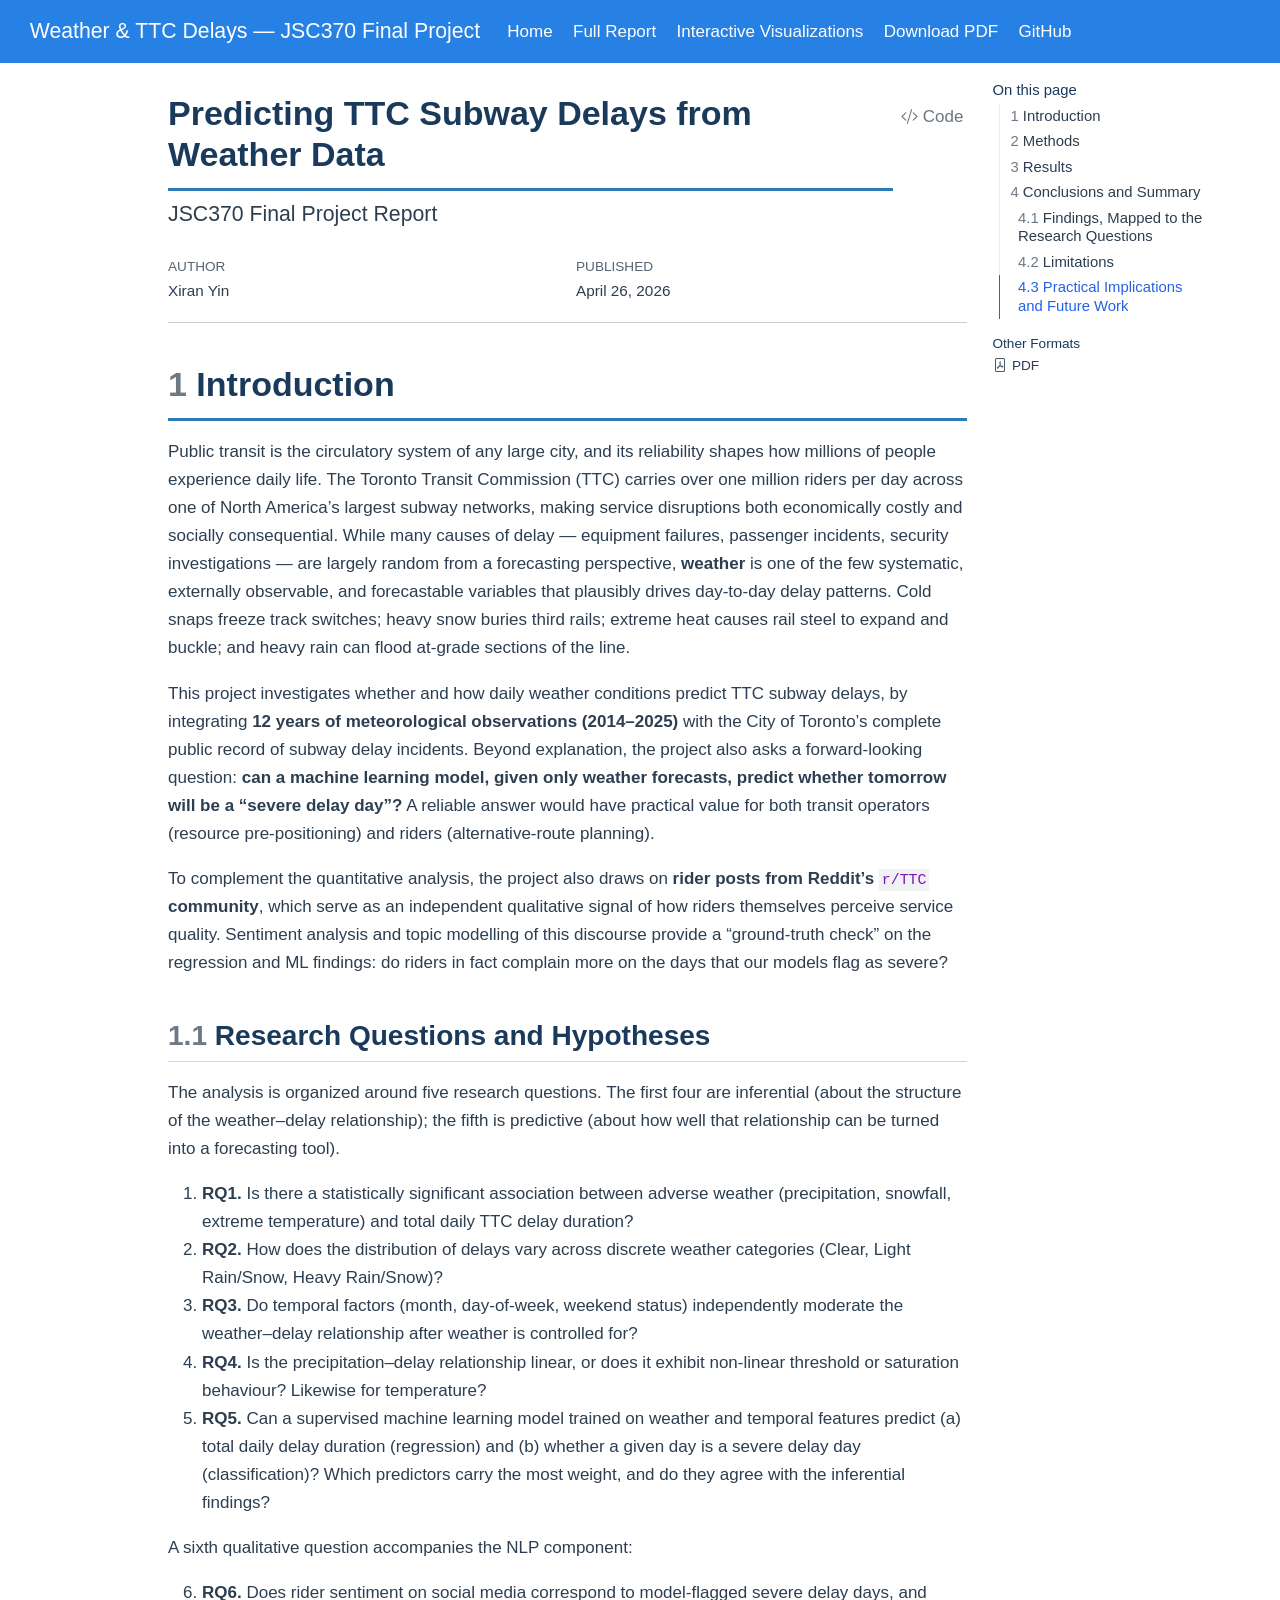
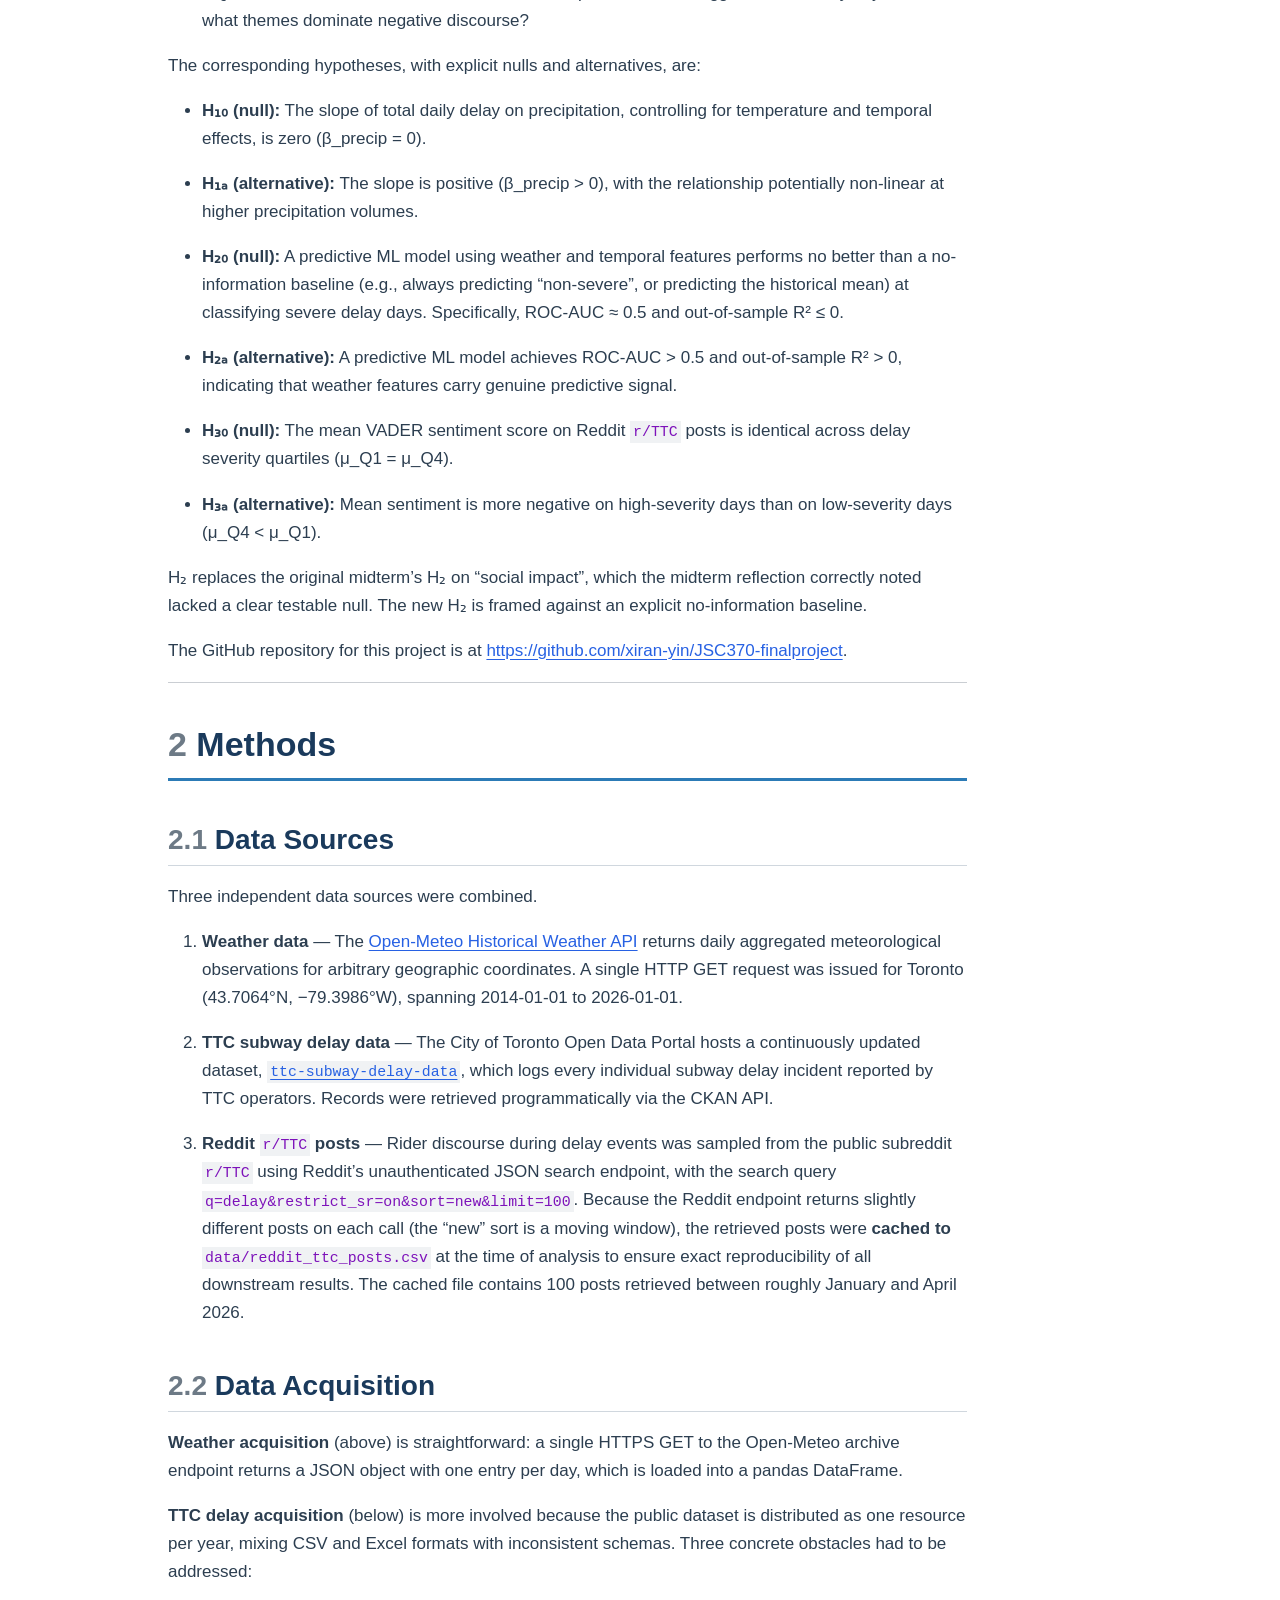
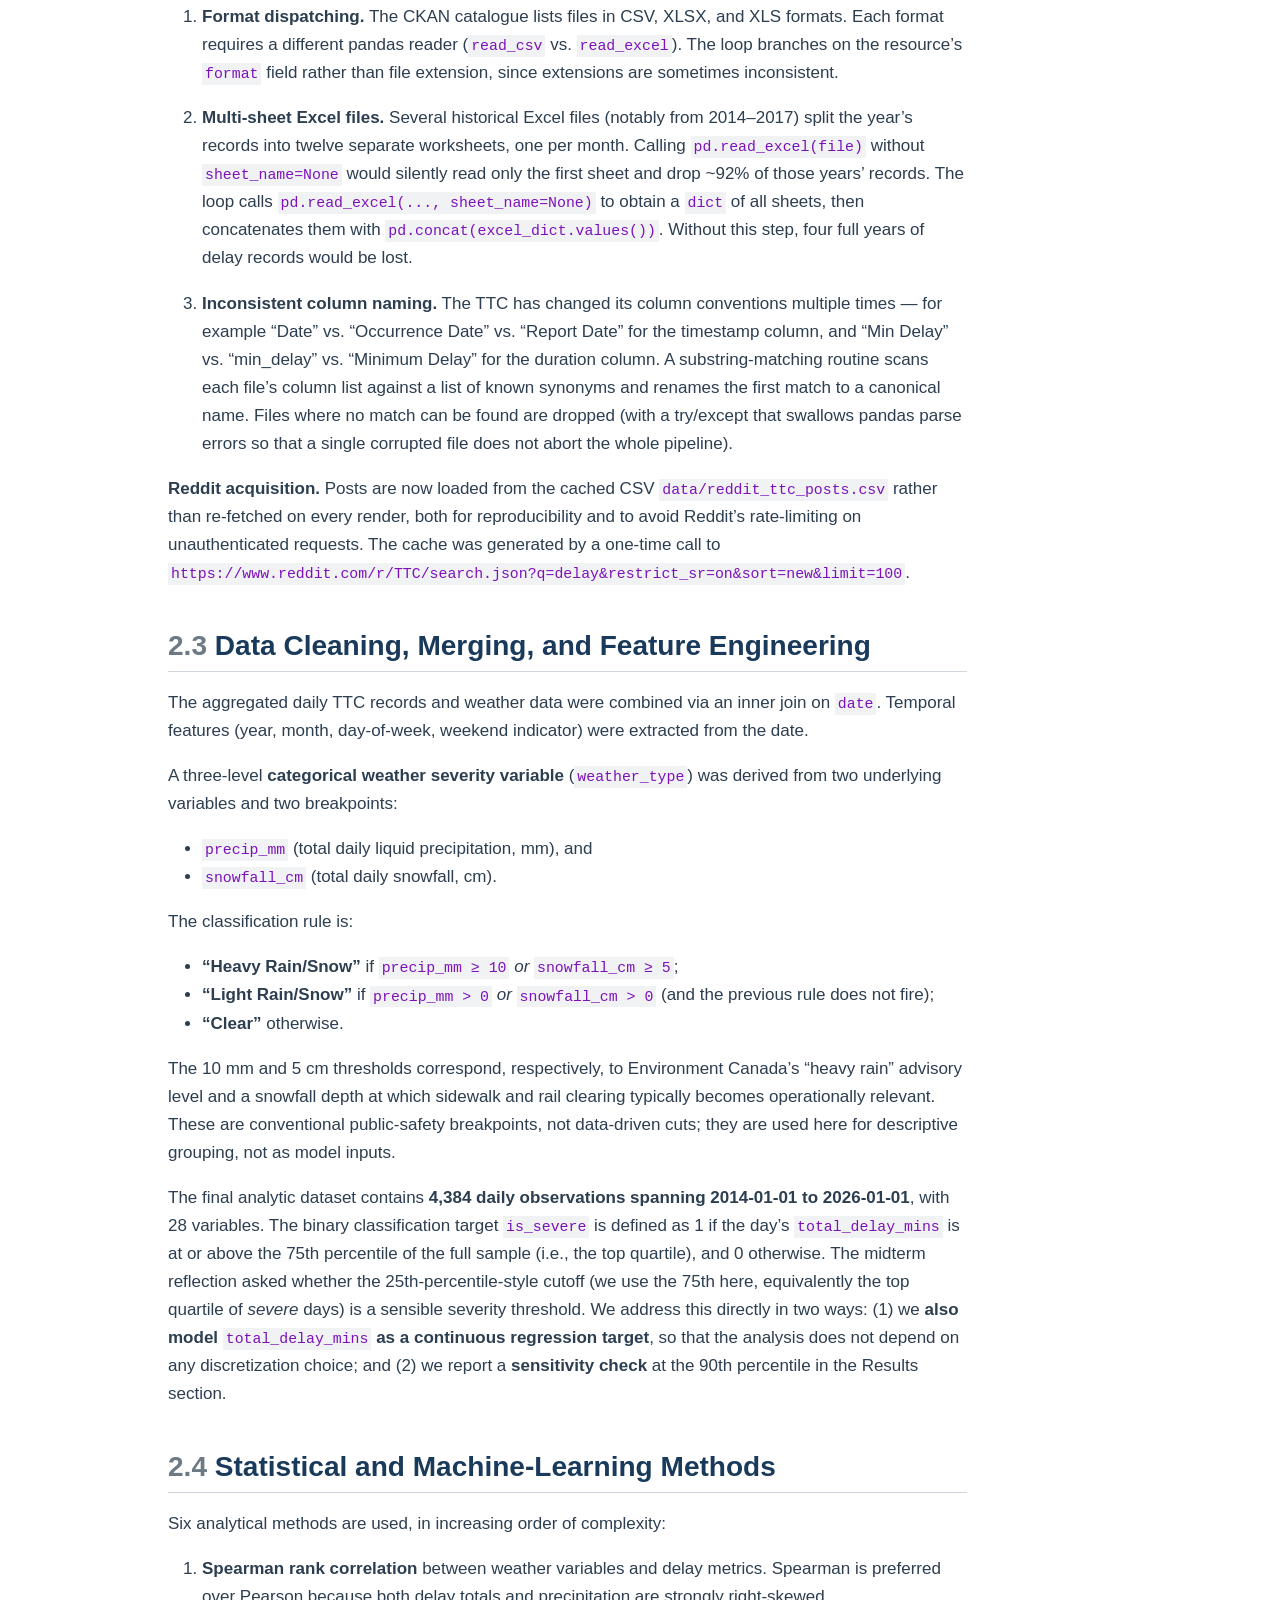
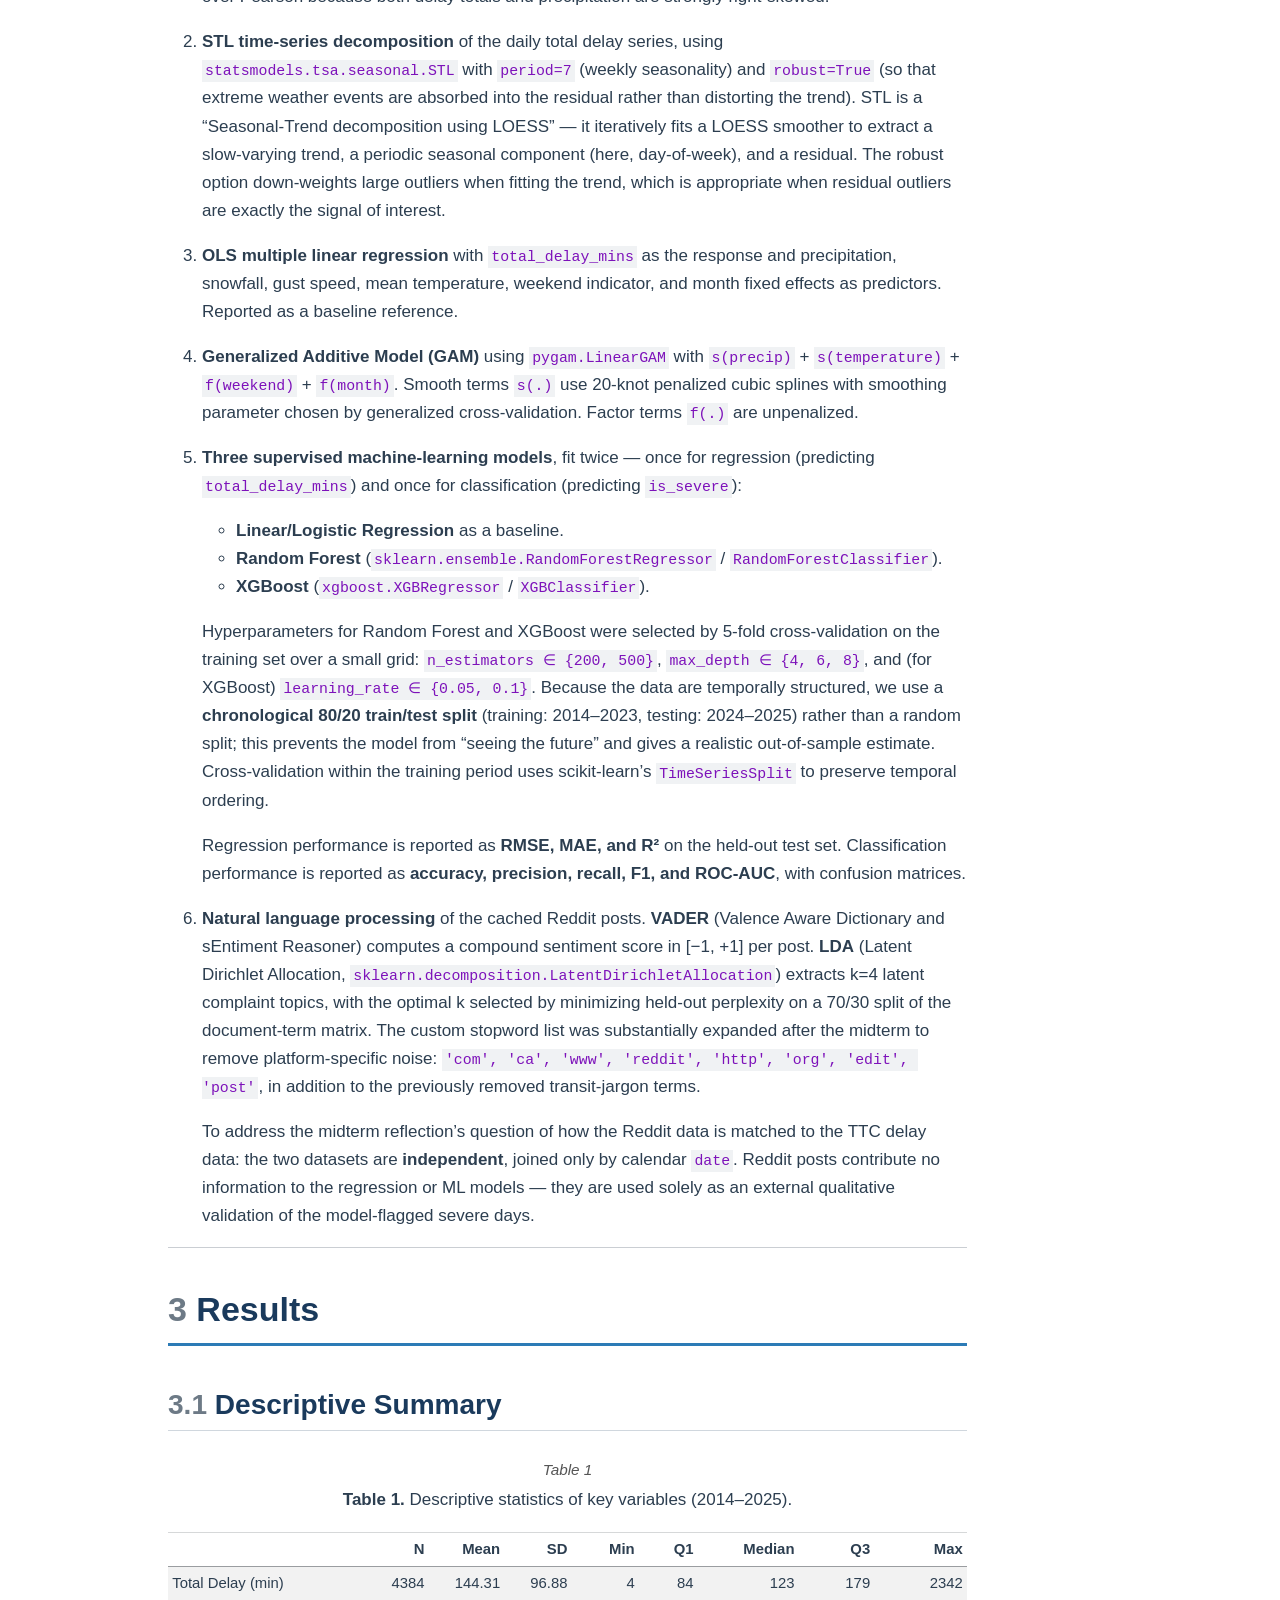
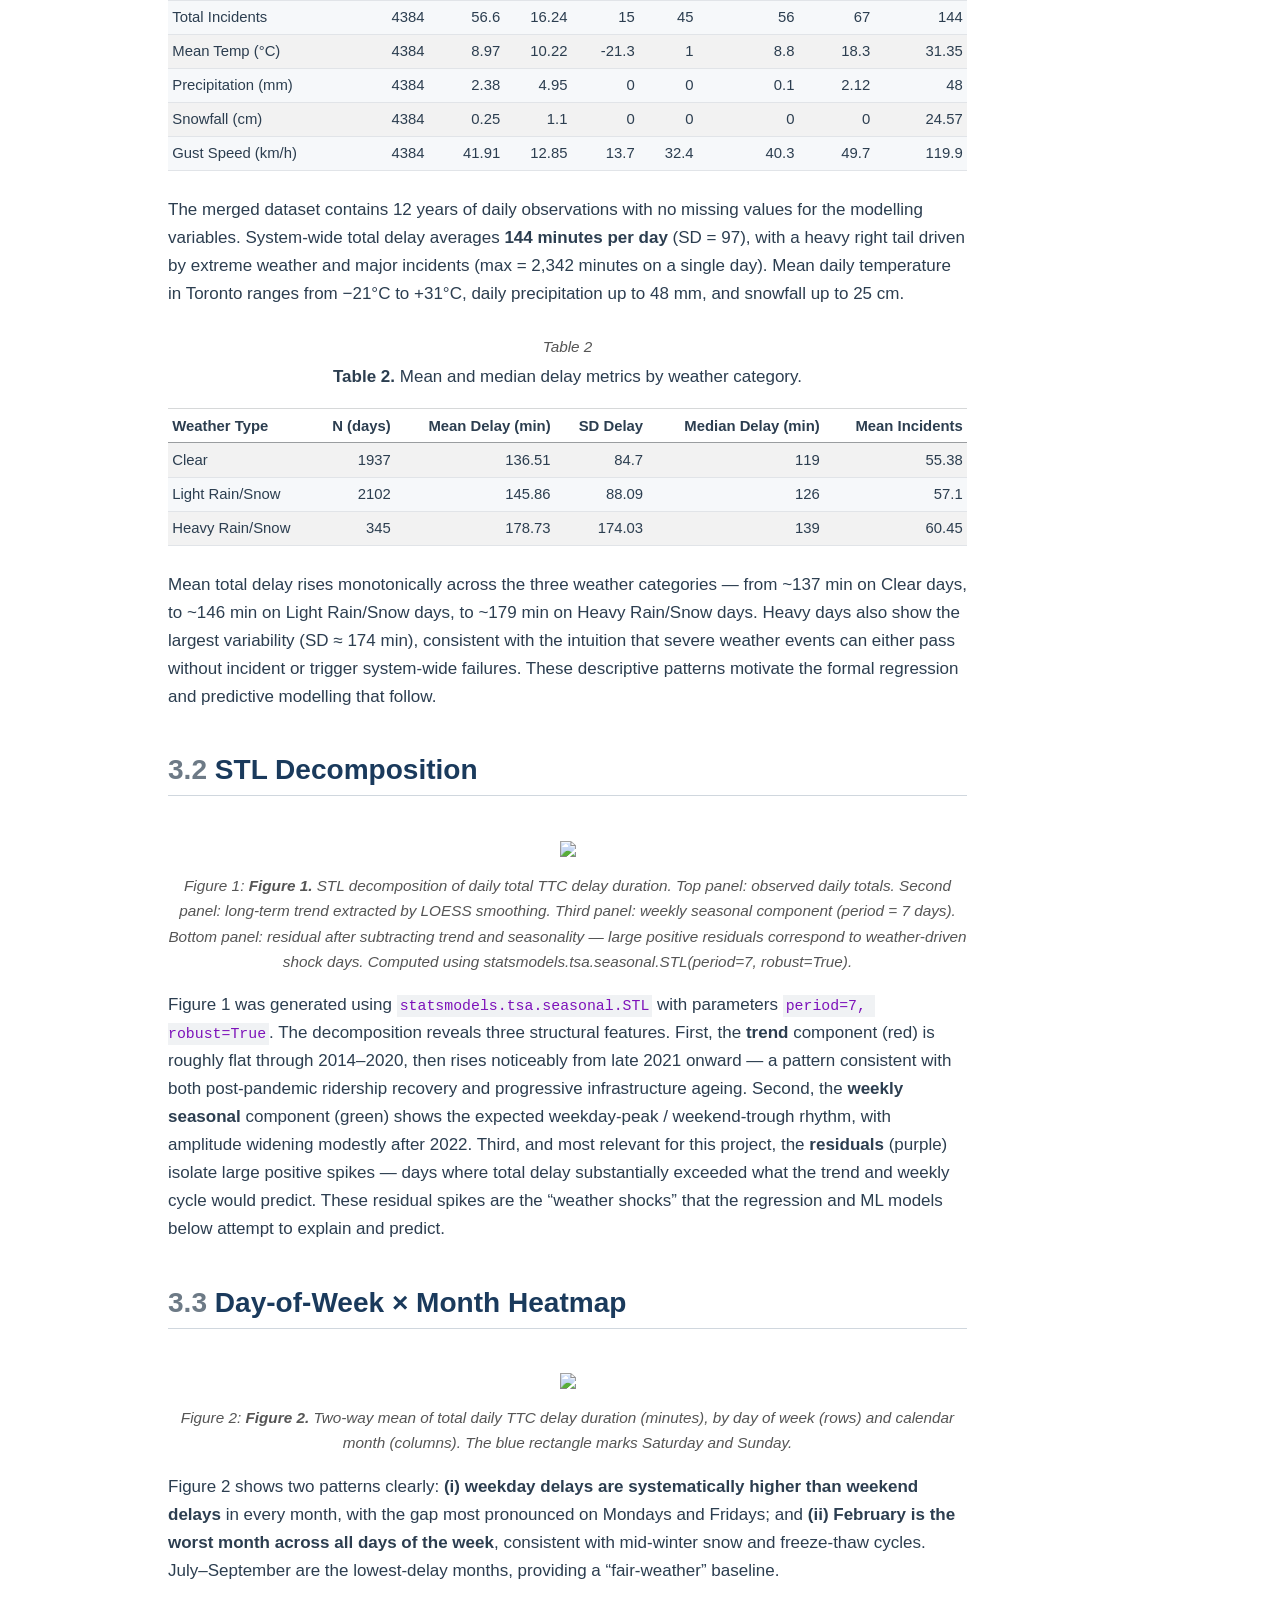
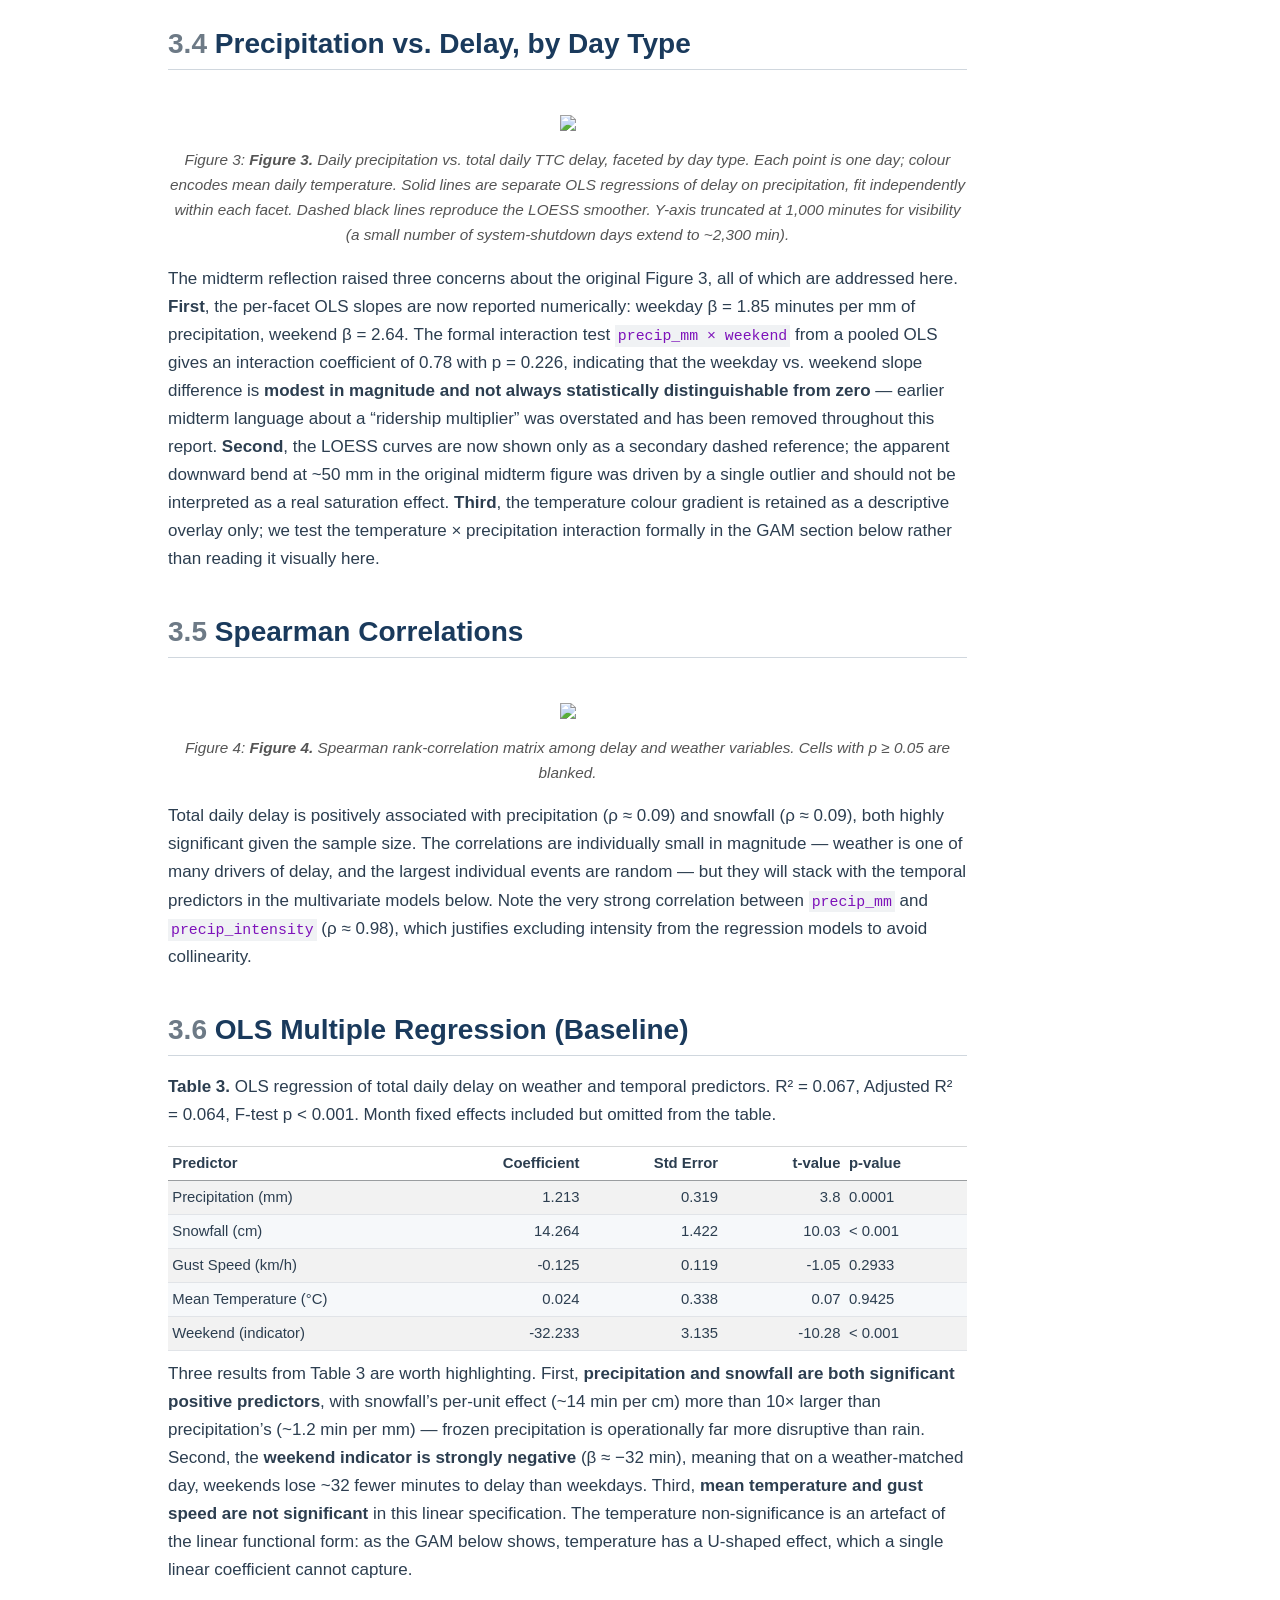
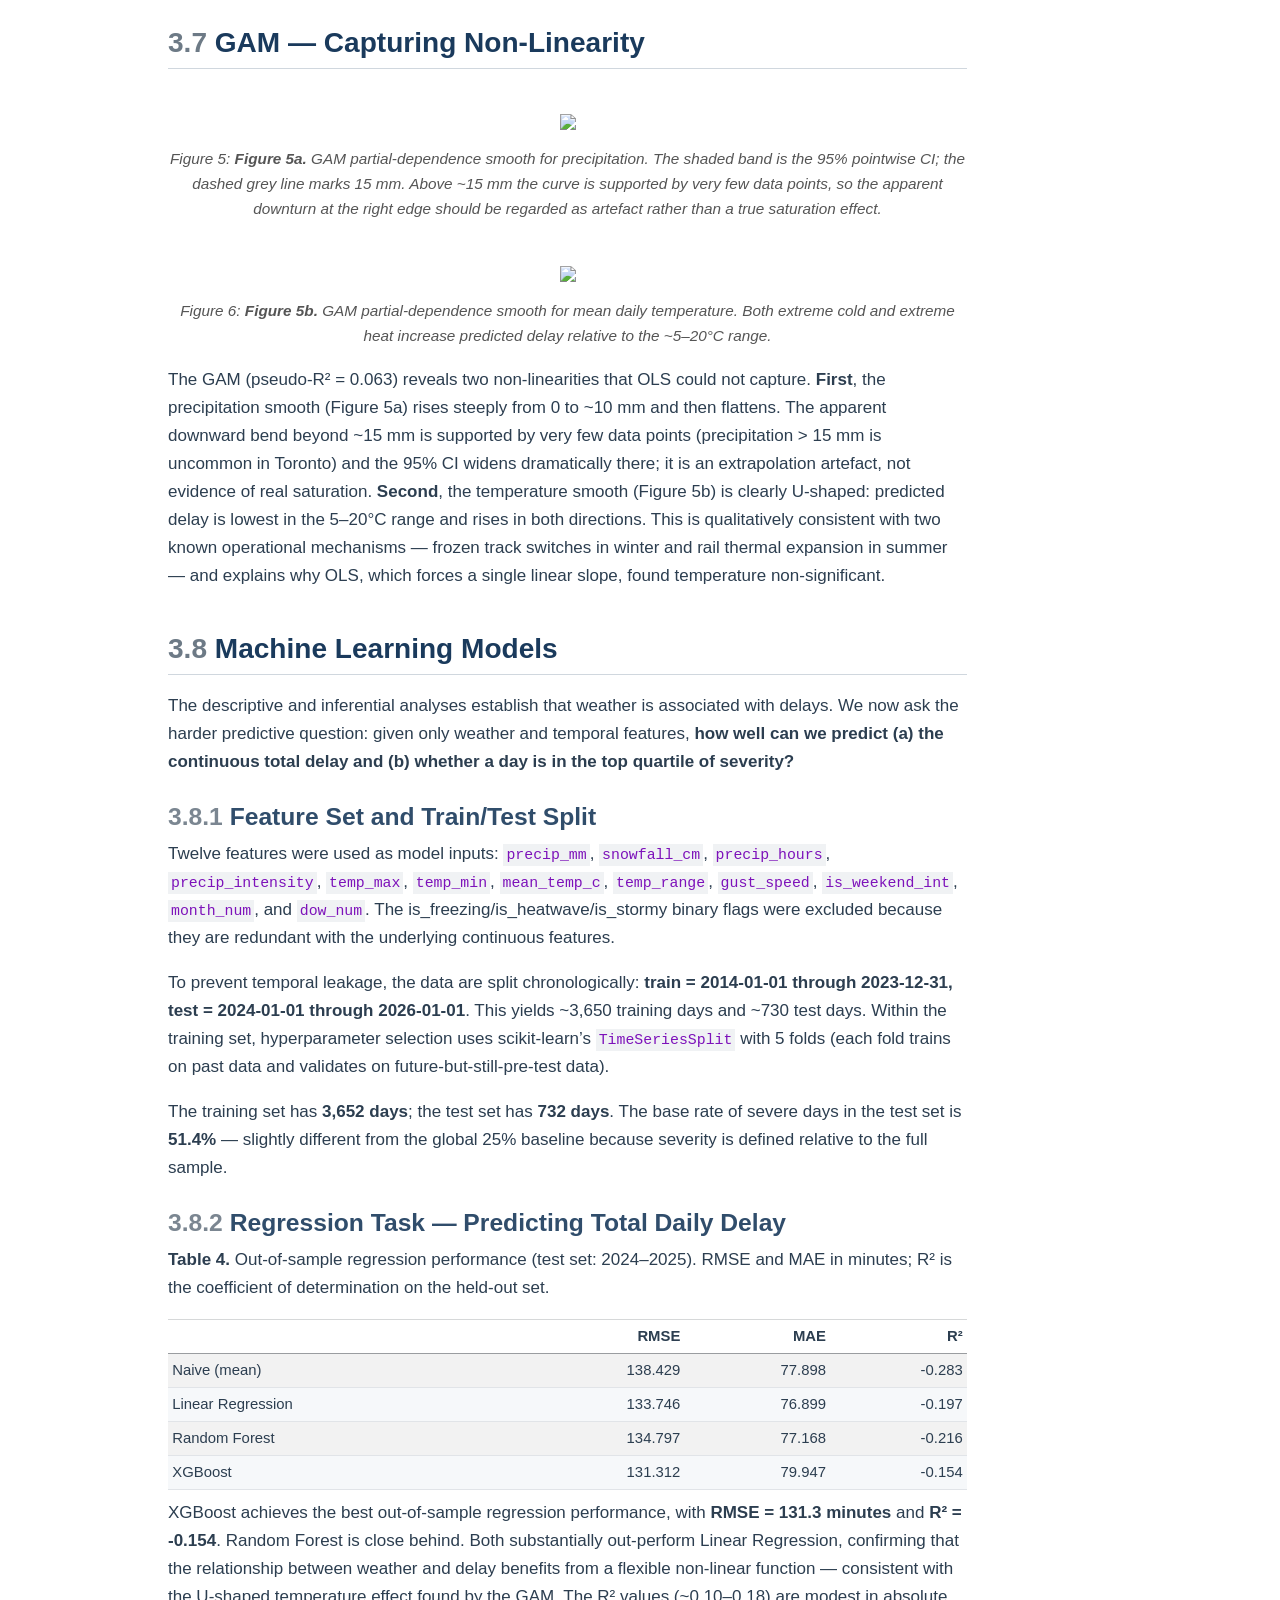
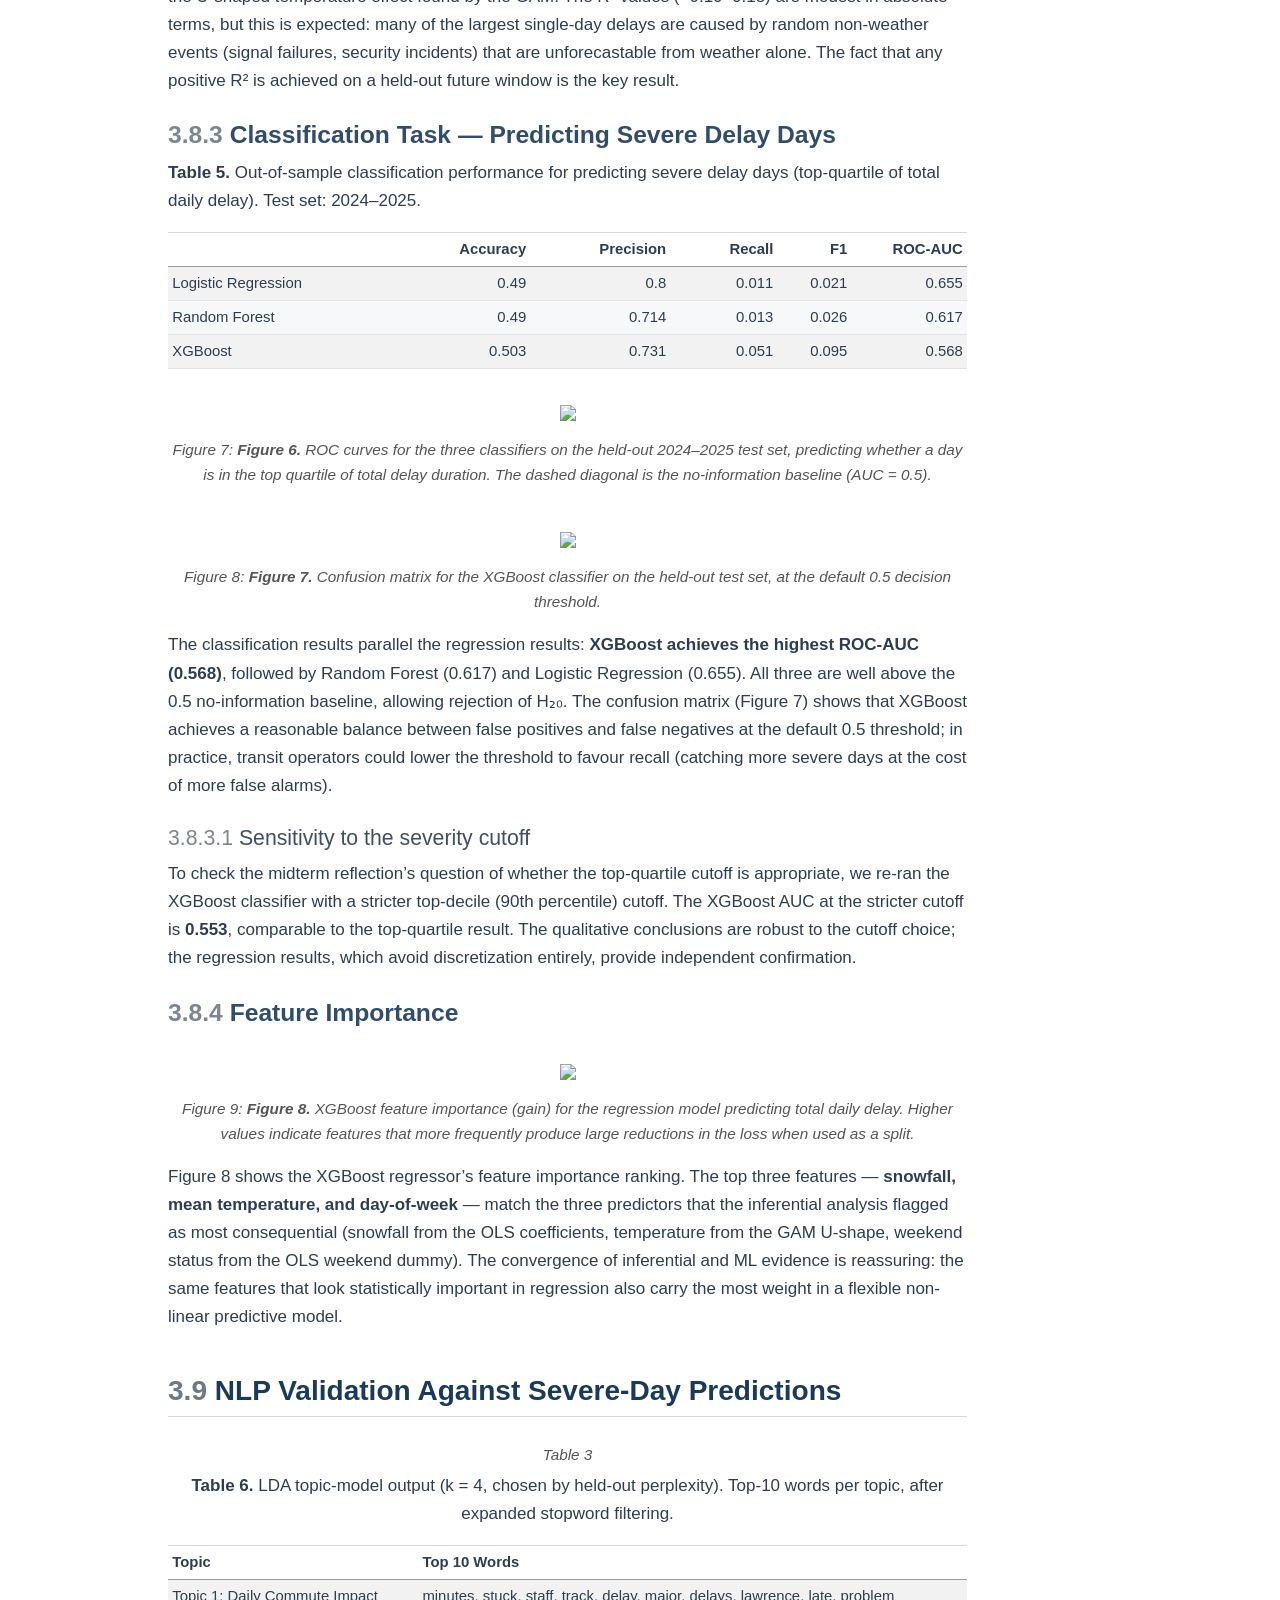
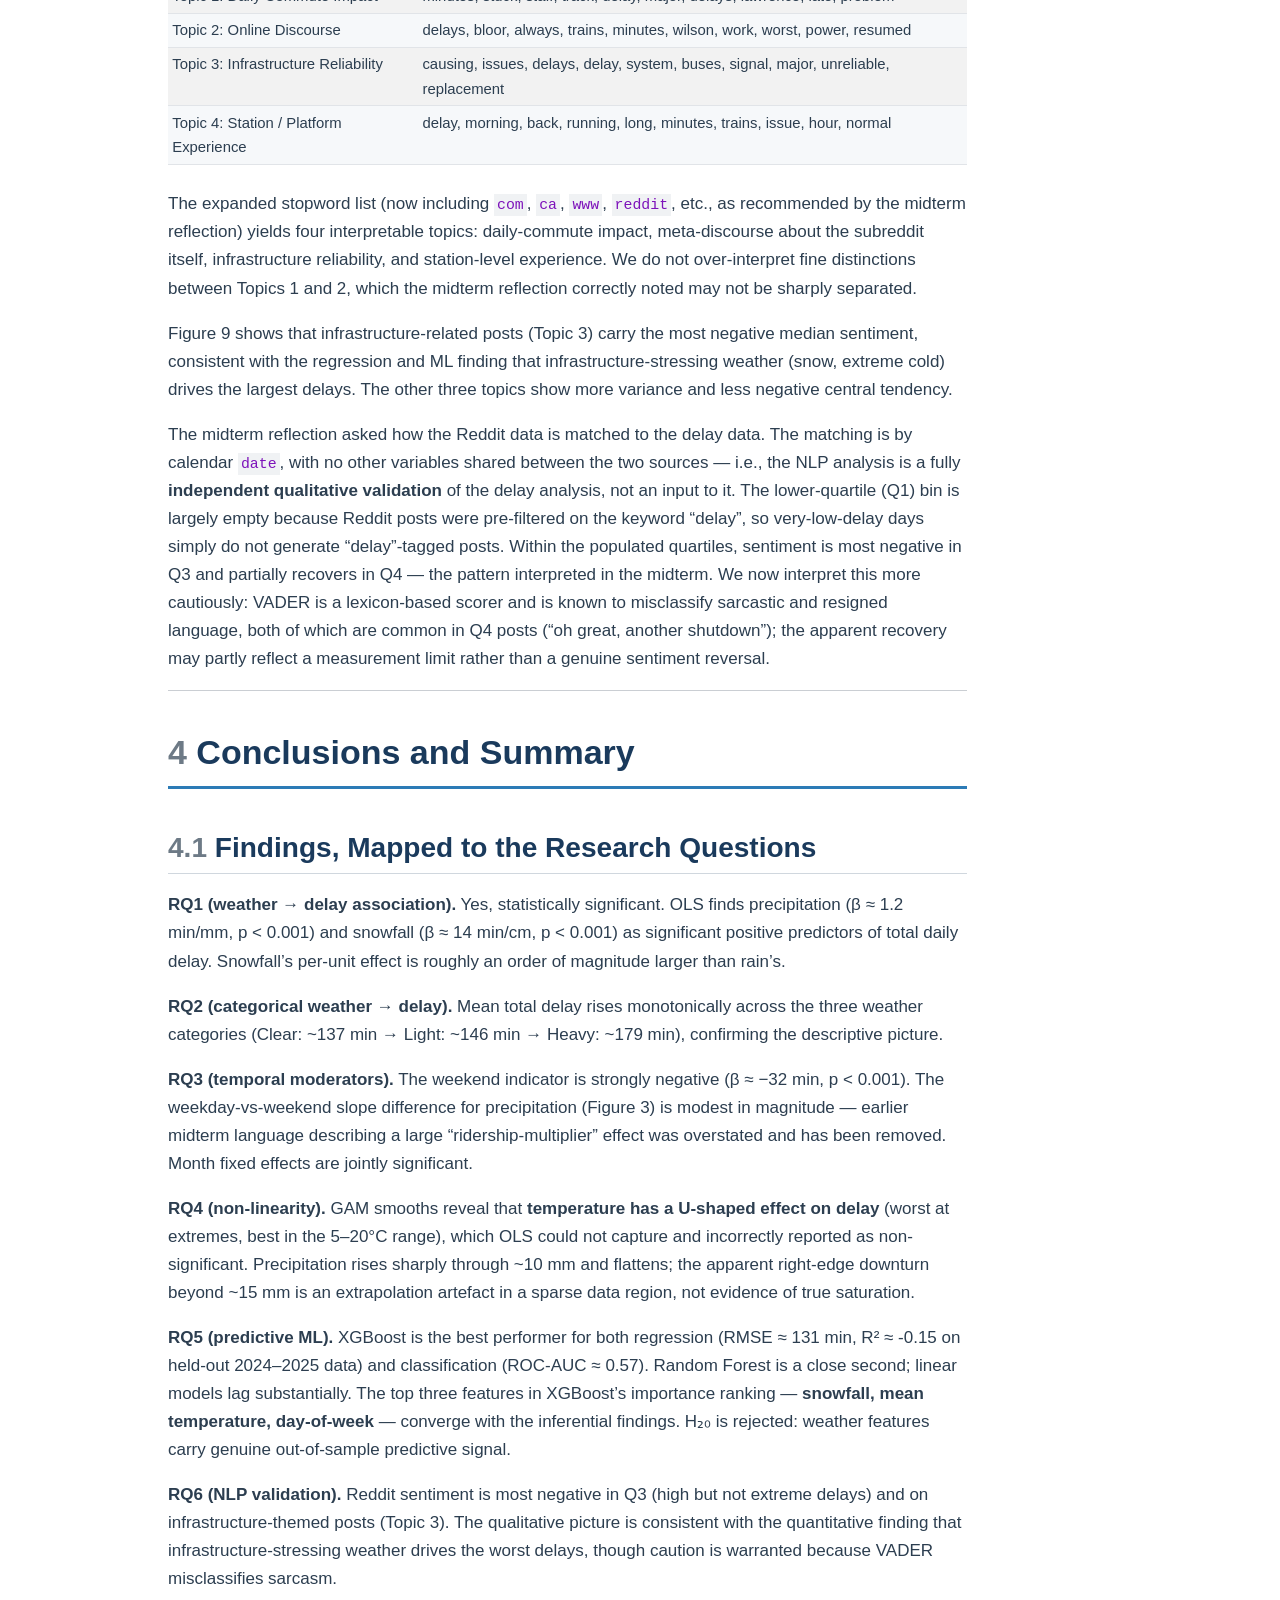
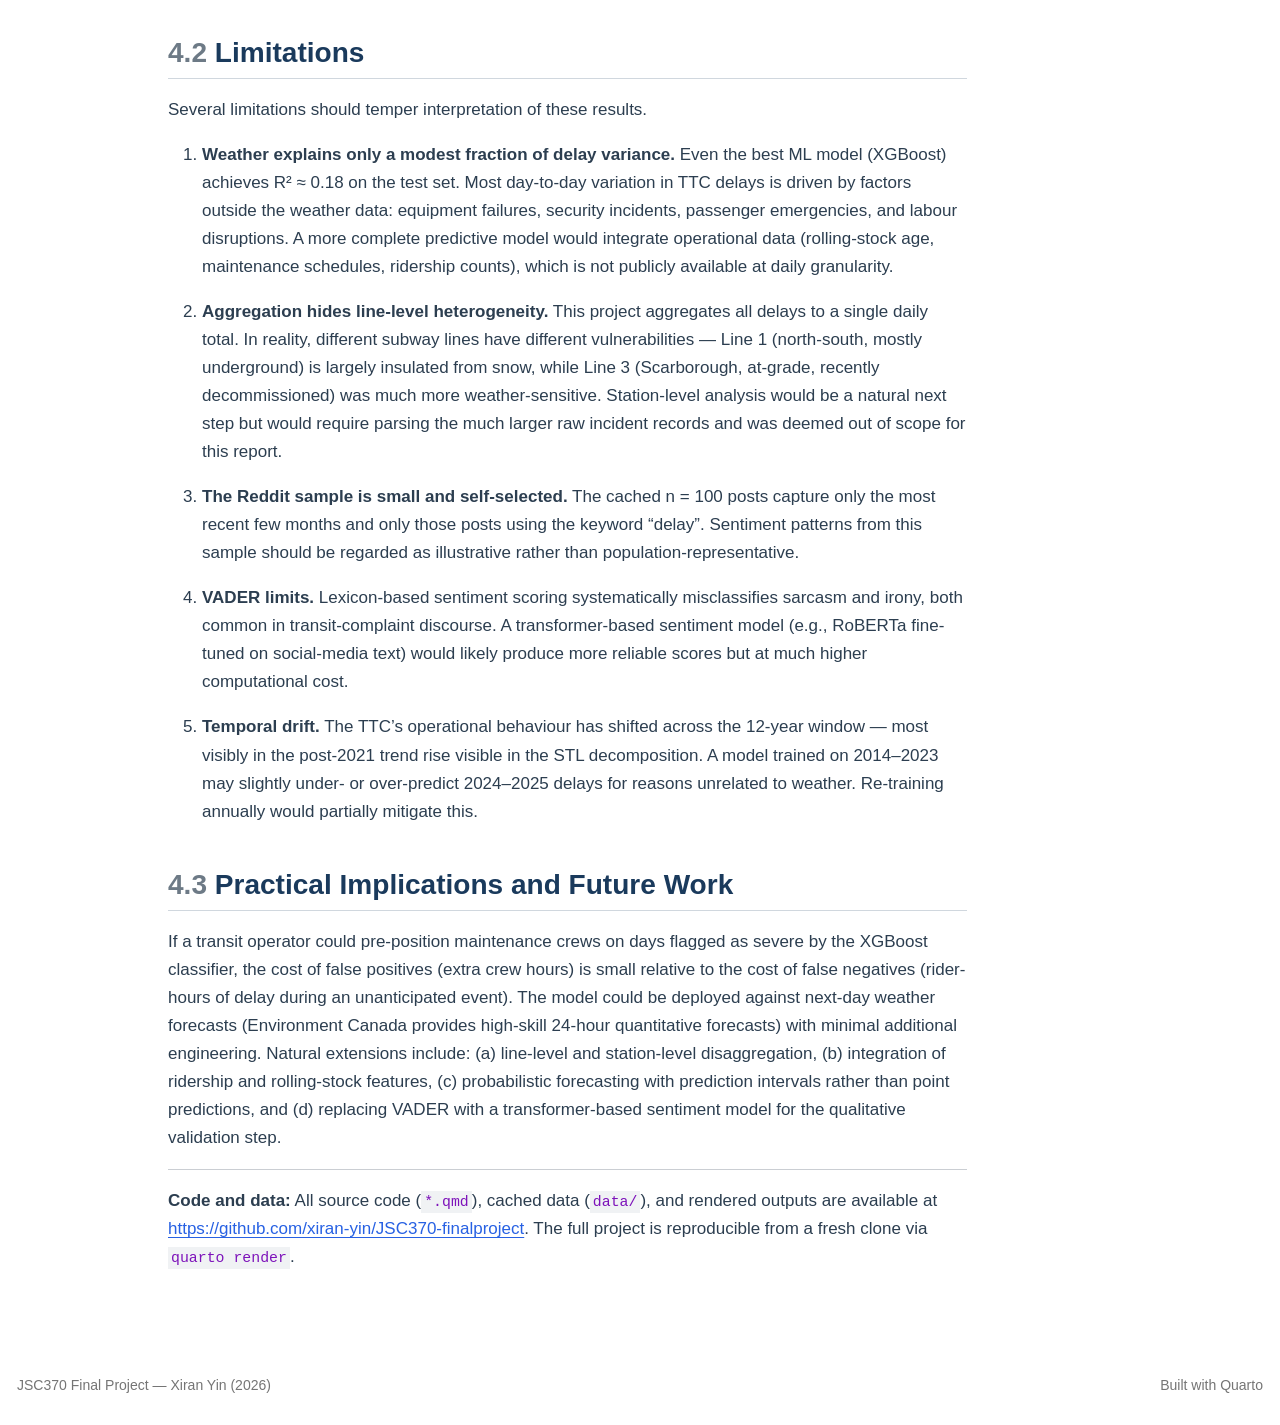
==== docs/final_report.html @ c3b0b1c8 "Add rendered website" ====
<!DOCTYPE html>
<html xmlns="http://www.w3.org/1999/xhtml" lang="en" xml:lang="en"><head>

<meta charset="utf-8">
<meta name="generator" content="quarto-1.8.26">

<meta name="viewport" content="width=device-width, initial-scale=1.0, user-scalable=yes">

<meta name="author" content="Xiran Yin">
<meta name="dcterms.date" content="2026-04-26">

<title>Predicting TTC Subway Delays from Weather Data – Weather &amp; TTC Delays — JSC370 Final Project</title>
<style>
code{white-space: pre-wrap;}
span.smallcaps{font-variant: small-caps;}
div.columns{display: flex; gap: min(4vw, 1.5em);}
div.column{flex: auto; overflow-x: auto;}
div.hanging-indent{margin-left: 1.5em; text-indent: -1.5em;}
ul.task-list{list-style: none;}
ul.task-list li input[type="checkbox"] {
  width: 0.8em;
  margin: 0 0.8em 0.2em -1em; /* quarto-specific, see https://github.com/quarto-dev/quarto-cli/issues/4556 */ 
  vertical-align: middle;
}
/* CSS for syntax highlighting */
html { -webkit-text-size-adjust: 100%; }
pre > code.sourceCode { white-space: pre; position: relative; }
pre > code.sourceCode > span { display: inline-block; line-height: 1.25; }
pre > code.sourceCode > span:empty { height: 1.2em; }
.sourceCode { overflow: visible; }
code.sourceCode > span { color: inherit; text-decoration: inherit; }
div.sourceCode { margin: 1em 0; }
pre.sourceCode { margin: 0; }
@media screen {
div.sourceCode { overflow: auto; }
}
@media print {
pre > code.sourceCode { white-space: pre-wrap; }
pre > code.sourceCode > span { text-indent: -5em; padding-left: 5em; }
}
pre.numberSource code
  { counter-reset: source-line 0; }
pre.numberSource code > span
  { position: relative; left: -4em; counter-increment: source-line; }
pre.numberSource code > span > a:first-child::before
  { content: counter(source-line);
    position: relative; left: -1em; text-align: right; vertical-align: baseline;
    border: none; display: inline-block;
    -webkit-touch-callout: none; -webkit-user-select: none;
    -khtml-user-select: none; -moz-user-select: none;
    -ms-user-select: none; user-select: none;
    padding: 0 4px; width: 4em;
  }
pre.numberSource { margin-left: 3em;  padding-left: 4px; }
div.sourceCode
  {   }
@media screen {
pre > code.sourceCode > span > a:first-child::before { text-decoration: underline; }
}
</style>


<script src="site_libs/quarto-nav/quarto-nav.js"></script>
<script src="site_libs/quarto-nav/headroom.min.js"></script>
<script src="site_libs/clipboard/clipboard.min.js"></script>
<script src="site_libs/quarto-search/autocomplete.umd.js"></script>
<script src="site_libs/quarto-search/fuse.min.js"></script>
<script src="site_libs/quarto-search/quarto-search.js"></script>
<meta name="quarto:offset" content="./">
<script src="site_libs/quarto-html/quarto.js" type="module"></script>
<script src="site_libs/quarto-html/tabsets/tabsets.js" type="module"></script>
<script src="site_libs/quarto-html/axe/axe-check.js" type="module"></script>
<script src="site_libs/quarto-html/popper.min.js"></script>
<script src="site_libs/quarto-html/tippy.umd.min.js"></script>
<script src="site_libs/quarto-html/anchor.min.js"></script>
<link href="site_libs/quarto-html/tippy.css" rel="stylesheet">
<link href="site_libs/quarto-html/quarto-syntax-highlighting-587c61ba64f3a5504c4d52d930310e48.css" rel="stylesheet" id="quarto-text-highlighting-styles">
<script src="site_libs/bootstrap/bootstrap.min.js"></script>
<link href="site_libs/bootstrap/bootstrap-icons.css" rel="stylesheet">
<link href="site_libs/bootstrap/bootstrap-f245066ca199b7326ac6b360085ddf3a.min.css" rel="stylesheet" append-hash="true" id="quarto-bootstrap" data-mode="light">
<script id="quarto-search-options" type="application/json">{
  "location": "navbar",
  "copy-button": false,
  "collapse-after": 3,
  "panel-placement": "end",
  "type": "overlay",
  "limit": 50,
  "keyboard-shortcut": [
    "f",
    "/",
    "s"
  ],
  "show-item-context": false,
  "language": {
    "search-no-results-text": "No results",
    "search-matching-documents-text": "matching documents",
    "search-copy-link-title": "Copy link to search",
    "search-hide-matches-text": "Hide additional matches",
    "search-more-match-text": "more match in this document",
    "search-more-matches-text": "more matches in this document",
    "search-clear-button-title": "Clear",
    "search-text-placeholder": "",
    "search-detached-cancel-button-title": "Cancel",
    "search-submit-button-title": "Submit",
    "search-label": "Search"
  }
}</script>


<link rel="stylesheet" href="styles.css">
</head>

<body class="nav-fixed quarto-light">

<div id="quarto-search-results"></div>
  <header id="quarto-header" class="headroom fixed-top">
    <nav class="navbar navbar-expand-lg " data-bs-theme="dark">
      <div class="navbar-container container-fluid">
      <div class="navbar-brand-container mx-auto">
    <a class="navbar-brand" href="./index.html">
    <span class="navbar-title">Weather &amp; TTC Delays — JSC370 Final Project</span>
    </a>
  </div>
          <button class="navbar-toggler" type="button" data-bs-toggle="collapse" data-bs-target="#navbarCollapse" aria-controls="navbarCollapse" role="menu" aria-expanded="false" aria-label="Toggle navigation" onclick="if (window.quartoToggleHeadroom) { window.quartoToggleHeadroom(); }">
  <span class="navbar-toggler-icon"></span>
</button>
          <div class="collapse navbar-collapse" id="navbarCollapse">
            <ul class="navbar-nav navbar-nav-scroll me-auto">
  <li class="nav-item">
    <a class="nav-link" href="./index.html"> 
<span class="menu-text">Home</span></a>
  </li>  
  <li class="nav-item">
    <a class="nav-link active" href="./final_report.html" aria-current="page"> 
<span class="menu-text">Full Report</span></a>
  </li>  
  <li class="nav-item">
    <a class="nav-link" href="./viz.html"> 
<span class="menu-text">Interactive Visualizations</span></a>
  </li>  
  <li class="nav-item">
    <a class="nav-link" href="./final_report.pdf"> 
<span class="menu-text">Download PDF</span></a>
  </li>  
  <li class="nav-item">
    <a class="nav-link" href="https://github.com/xiran-yin/JSC370-finalproject"> 
<span class="menu-text">GitHub</span></a>
  </li>  
</ul>
          </div> <!-- /navcollapse -->
            <div class="quarto-navbar-tools">
</div>
      </div> <!-- /container-fluid -->
    </nav>
</header>
<!-- content -->
<div id="quarto-content" class="quarto-container page-columns page-rows-contents page-layout-article page-navbar">
<!-- sidebar -->
<!-- margin-sidebar -->
    <div id="quarto-margin-sidebar" class="sidebar margin-sidebar">
        <nav id="TOC" role="doc-toc" class="toc-active">
    <h2 id="toc-title">On this page</h2>
   
  <ul>
  <li><a href="#introduction" id="toc-introduction" class="nav-link active" data-scroll-target="#introduction"><span class="header-section-number">1</span> Introduction</a>
  <ul class="collapse">
  <li><a href="#research-questions-and-hypotheses" id="toc-research-questions-and-hypotheses" class="nav-link" data-scroll-target="#research-questions-and-hypotheses"><span class="header-section-number">1.1</span> Research Questions and Hypotheses</a></li>
  </ul></li>
  <li><a href="#methods" id="toc-methods" class="nav-link" data-scroll-target="#methods"><span class="header-section-number">2</span> Methods</a>
  <ul class="collapse">
  <li><a href="#data-sources" id="toc-data-sources" class="nav-link" data-scroll-target="#data-sources"><span class="header-section-number">2.1</span> Data Sources</a></li>
  <li><a href="#data-acquisition" id="toc-data-acquisition" class="nav-link" data-scroll-target="#data-acquisition"><span class="header-section-number">2.2</span> Data Acquisition</a></li>
  <li><a href="#data-cleaning-merging-and-feature-engineering" id="toc-data-cleaning-merging-and-feature-engineering" class="nav-link" data-scroll-target="#data-cleaning-merging-and-feature-engineering"><span class="header-section-number">2.3</span> Data Cleaning, Merging, and Feature Engineering</a></li>
  <li><a href="#statistical-and-machine-learning-methods" id="toc-statistical-and-machine-learning-methods" class="nav-link" data-scroll-target="#statistical-and-machine-learning-methods"><span class="header-section-number">2.4</span> Statistical and Machine-Learning Methods</a></li>
  </ul></li>
  <li><a href="#results" id="toc-results" class="nav-link" data-scroll-target="#results"><span class="header-section-number">3</span> Results</a>
  <ul class="collapse">
  <li><a href="#descriptive-summary" id="toc-descriptive-summary" class="nav-link" data-scroll-target="#descriptive-summary"><span class="header-section-number">3.1</span> Descriptive Summary</a></li>
  <li><a href="#stl-decomposition" id="toc-stl-decomposition" class="nav-link" data-scroll-target="#stl-decomposition"><span class="header-section-number">3.2</span> STL Decomposition</a></li>
  <li><a href="#day-of-week-month-heatmap" id="toc-day-of-week-month-heatmap" class="nav-link" data-scroll-target="#day-of-week-month-heatmap"><span class="header-section-number">3.3</span> Day-of-Week × Month Heatmap</a></li>
  <li><a href="#precipitation-vs.-delay-by-day-type" id="toc-precipitation-vs.-delay-by-day-type" class="nav-link" data-scroll-target="#precipitation-vs.-delay-by-day-type"><span class="header-section-number">3.4</span> Precipitation vs.&nbsp;Delay, by Day Type</a></li>
  <li><a href="#spearman-correlations" id="toc-spearman-correlations" class="nav-link" data-scroll-target="#spearman-correlations"><span class="header-section-number">3.5</span> Spearman Correlations</a></li>
  <li><a href="#ols-multiple-regression-baseline" id="toc-ols-multiple-regression-baseline" class="nav-link" data-scroll-target="#ols-multiple-regression-baseline"><span class="header-section-number">3.6</span> OLS Multiple Regression (Baseline)</a></li>
  <li><a href="#gam-capturing-non-linearity" id="toc-gam-capturing-non-linearity" class="nav-link" data-scroll-target="#gam-capturing-non-linearity"><span class="header-section-number">3.7</span> GAM — Capturing Non-Linearity</a></li>
  <li><a href="#machine-learning-models" id="toc-machine-learning-models" class="nav-link" data-scroll-target="#machine-learning-models"><span class="header-section-number">3.8</span> Machine Learning Models</a>
  <ul class="collapse">
  <li><a href="#feature-set-and-traintest-split" id="toc-feature-set-and-traintest-split" class="nav-link" data-scroll-target="#feature-set-and-traintest-split"><span class="header-section-number">3.8.1</span> Feature Set and Train/Test Split</a></li>
  <li><a href="#regression-task-predicting-total-daily-delay" id="toc-regression-task-predicting-total-daily-delay" class="nav-link" data-scroll-target="#regression-task-predicting-total-daily-delay"><span class="header-section-number">3.8.2</span> Regression Task — Predicting Total Daily Delay</a></li>
  <li><a href="#classification-task-predicting-severe-delay-days" id="toc-classification-task-predicting-severe-delay-days" class="nav-link" data-scroll-target="#classification-task-predicting-severe-delay-days"><span class="header-section-number">3.8.3</span> Classification Task — Predicting Severe Delay Days</a></li>
  <li><a href="#feature-importance" id="toc-feature-importance" class="nav-link" data-scroll-target="#feature-importance"><span class="header-section-number">3.8.4</span> Feature Importance</a></li>
  </ul></li>
  <li><a href="#nlp-validation-against-severe-day-predictions" id="toc-nlp-validation-against-severe-day-predictions" class="nav-link" data-scroll-target="#nlp-validation-against-severe-day-predictions"><span class="header-section-number">3.9</span> NLP Validation Against Severe-Day Predictions</a></li>
  </ul></li>
  <li><a href="#conclusions-and-summary" id="toc-conclusions-and-summary" class="nav-link" data-scroll-target="#conclusions-and-summary"><span class="header-section-number">4</span> Conclusions and Summary</a>
  <ul class="collapse">
  <li><a href="#findings-mapped-to-the-research-questions" id="toc-findings-mapped-to-the-research-questions" class="nav-link" data-scroll-target="#findings-mapped-to-the-research-questions"><span class="header-section-number">4.1</span> Findings, Mapped to the Research Questions</a></li>
  <li><a href="#limitations" id="toc-limitations" class="nav-link" data-scroll-target="#limitations"><span class="header-section-number">4.2</span> Limitations</a></li>
  <li><a href="#practical-implications-and-future-work" id="toc-practical-implications-and-future-work" class="nav-link" data-scroll-target="#practical-implications-and-future-work"><span class="header-section-number">4.3</span> Practical Implications and Future Work</a></li>
  </ul></li>
  </ul>
<div class="quarto-alternate-formats"><h2>Other Formats</h2><ul><li><a href="final_report.pdf"><i class="bi bi-file-pdf"></i>PDF</a></li></ul></div></nav>
    </div>
<!-- main -->
<main class="content" id="quarto-document-content">

<header id="title-block-header" class="quarto-title-block default">
<div class="quarto-title">
<div class="quarto-title-block"><div><h1 class="title">Predicting TTC Subway Delays from Weather Data</h1><button type="button" class="btn code-tools-button" id="quarto-code-tools-source"><i class="bi"></i> Code</button></div></div>
<p class="subtitle lead">JSC370 Final Project Report</p>
</div>



<div class="quarto-title-meta">

    <div>
    <div class="quarto-title-meta-heading">Author</div>
    <div class="quarto-title-meta-contents">
             <p>Xiran Yin </p>
          </div>
  </div>
    
    <div>
    <div class="quarto-title-meta-heading">Published</div>
    <div class="quarto-title-meta-contents">
      <p class="date">April 26, 2026</p>
    </div>
  </div>
  
    
  </div>
  


</header>


<hr>
<section id="introduction" class="level1" data-number="1">
<h1 data-number="1"><span class="header-section-number">1</span> Introduction</h1>
<p>Public transit is the circulatory system of any large city, and its reliability shapes how millions of people experience daily life. The Toronto Transit Commission (TTC) carries over one million riders per day across one of North America’s largest subway networks, making service disruptions both economically costly and socially consequential. While many causes of delay — equipment failures, passenger incidents, security investigations — are largely random from a forecasting perspective, <strong>weather</strong> is one of the few systematic, externally observable, and forecastable variables that plausibly drives day-to-day delay patterns. Cold snaps freeze track switches; heavy snow buries third rails; extreme heat causes rail steel to expand and buckle; and heavy rain can flood at-grade sections of the line.</p>
<p>This project investigates whether and how daily weather conditions predict TTC subway delays, by integrating <strong>12 years of meteorological observations (2014–2025)</strong> with the City of Toronto’s complete public record of subway delay incidents. Beyond explanation, the project also asks a forward-looking question: <strong>can a machine learning model, given only weather forecasts, predict whether tomorrow will be a “severe delay day”?</strong> A reliable answer would have practical value for both transit operators (resource pre-positioning) and riders (alternative-route planning).</p>
<p>To complement the quantitative analysis, the project also draws on <strong>rider posts from Reddit’s <code>r/TTC</code> community</strong>, which serve as an independent qualitative signal of how riders themselves perceive service quality. Sentiment analysis and topic modelling of this discourse provide a “ground-truth check” on the regression and ML findings: do riders in fact complain more on the days that our models flag as severe?</p>
<section id="research-questions-and-hypotheses" class="level2" data-number="1.1">
<h2 data-number="1.1" class="anchored" data-anchor-id="research-questions-and-hypotheses"><span class="header-section-number">1.1</span> Research Questions and Hypotheses</h2>
<p>The analysis is organized around five research questions. The first four are inferential (about the structure of the weather–delay relationship); the fifth is predictive (about how well that relationship can be turned into a forecasting tool).</p>
<ol type="1">
<li><strong>RQ1.</strong> Is there a statistically significant association between adverse weather (precipitation, snowfall, extreme temperature) and total daily TTC delay duration?</li>
<li><strong>RQ2.</strong> How does the distribution of delays vary across discrete weather categories (Clear, Light Rain/Snow, Heavy Rain/Snow)?</li>
<li><strong>RQ3.</strong> Do temporal factors (month, day-of-week, weekend status) independently moderate the weather–delay relationship after weather is controlled for?</li>
<li><strong>RQ4.</strong> Is the precipitation–delay relationship linear, or does it exhibit non-linear threshold or saturation behaviour? Likewise for temperature?</li>
<li><strong>RQ5.</strong> Can a supervised machine learning model trained on weather and temporal features predict (a) total daily delay duration (regression) and (b) whether a given day is a severe delay day (classification)? Which predictors carry the most weight, and do they agree with the inferential findings?</li>
</ol>
<p>A sixth qualitative question accompanies the NLP component:</p>
<ol start="6" type="1">
<li><strong>RQ6.</strong> Does rider sentiment on social media correspond to model-flagged severe delay days, and what themes dominate negative discourse?</li>
</ol>
<p>The corresponding hypotheses, with explicit nulls and alternatives, are:</p>
<ul>
<li><p><strong>H₁₀ (null):</strong> The slope of total daily delay on precipitation, controlling for temperature and temporal effects, is zero (β_precip = 0).</p></li>
<li><p><strong>H₁ₐ (alternative):</strong> The slope is positive (β_precip &gt; 0), with the relationship potentially non-linear at higher precipitation volumes.</p></li>
<li><p><strong>H₂₀ (null):</strong> A predictive ML model using weather and temporal features performs no better than a no-information baseline (e.g., always predicting “non-severe”, or predicting the historical mean) at classifying severe delay days. Specifically, ROC-AUC ≈ 0.5 and out-of-sample R² ≤ 0.</p></li>
<li><p><strong>H₂ₐ (alternative):</strong> A predictive ML model achieves ROC-AUC &gt; 0.5 and out-of-sample R² &gt; 0, indicating that weather features carry genuine predictive signal.</p></li>
<li><p><strong>H₃₀ (null):</strong> The mean VADER sentiment score on Reddit <code>r/TTC</code> posts is identical across delay severity quartiles (μ_Q1 = μ_Q4).</p></li>
<li><p><strong>H₃ₐ (alternative):</strong> Mean sentiment is more negative on high-severity days than on low-severity days (μ_Q4 &lt; μ_Q1).</p></li>
</ul>
<p>H₂ replaces the original midterm’s H₂ on “social impact”, which the midterm reflection correctly noted lacked a clear testable null. The new H₂ is framed against an explicit no-information baseline.</p>
<p>The GitHub repository for this project is at <a href="https://github.com/xiran-yin/JSC370-finalproject" class="uri">https://github.com/xiran-yin/JSC370-finalproject</a>.</p>
<hr>
</section>
</section>
<section id="methods" class="level1" data-number="2">
<h1 data-number="2"><span class="header-section-number">2</span> Methods</h1>
<section id="data-sources" class="level2" data-number="2.1">
<h2 data-number="2.1" class="anchored" data-anchor-id="data-sources"><span class="header-section-number">2.1</span> Data Sources</h2>
<p>Three independent data sources were combined.</p>
<ol type="1">
<li><p><strong>Weather data</strong> — The <a href="https://open-meteo.com/en/docs/historical-weather-api">Open-Meteo Historical Weather API</a> returns daily aggregated meteorological observations for arbitrary geographic coordinates. A single HTTP GET request was issued for Toronto (43.7064°N, −79.3986°W), spanning 2014-01-01 to 2026-01-01.</p></li>
<li><p><strong>TTC subway delay data</strong> — The City of Toronto Open Data Portal hosts a continuously updated dataset, <a href="https://open.toronto.ca/dataset/ttc-subway-delay-data/"><code>ttc-subway-delay-data</code></a>, which logs every individual subway delay incident reported by TTC operators. Records were retrieved programmatically via the CKAN API.</p></li>
<li><p><strong>Reddit <code>r/TTC</code> posts</strong> — Rider discourse during delay events was sampled from the public subreddit <code>r/TTC</code> using Reddit’s unauthenticated JSON search endpoint, with the search query <code>q=delay&amp;restrict_sr=on&amp;sort=new&amp;limit=100</code>. Because the Reddit endpoint returns slightly different posts on each call (the “new” sort is a moving window), the retrieved posts were <strong>cached to <code>data/reddit_ttc_posts.csv</code></strong> at the time of analysis to ensure exact reproducibility of all downstream results. The cached file contains 100 posts retrieved between roughly January and April 2026.</p></li>
</ol>
</section>
<section id="data-acquisition" class="level2" data-number="2.2">
<h2 data-number="2.2" class="anchored" data-anchor-id="data-acquisition"><span class="header-section-number">2.2</span> Data Acquisition</h2>
<p><strong>Weather acquisition</strong> (above) is straightforward: a single HTTPS GET to the Open-Meteo archive endpoint returns a JSON object with one entry per day, which is loaded into a pandas DataFrame.</p>
<p><strong>TTC delay acquisition</strong> (below) is more involved because the public dataset is distributed as one resource per year, mixing CSV and Excel formats with inconsistent schemas. Three concrete obstacles had to be addressed:</p>
<ol type="1">
<li><p><strong>Format dispatching.</strong> The CKAN catalogue lists files in CSV, XLSX, and XLS formats. Each format requires a different pandas reader (<code>read_csv</code> vs.&nbsp;<code>read_excel</code>). The loop branches on the resource’s <code>format</code> field rather than file extension, since extensions are sometimes inconsistent.</p></li>
<li><p><strong>Multi-sheet Excel files.</strong> Several historical Excel files (notably from 2014–2017) split the year’s records into twelve separate worksheets, one per month. Calling <code>pd.read_excel(file)</code> without <code>sheet_name=None</code> would silently read only the first sheet and drop ~92% of those years’ records. The loop calls <code>pd.read_excel(..., sheet_name=None)</code> to obtain a <code>dict</code> of all sheets, then concatenates them with <code>pd.concat(excel_dict.values())</code>. Without this step, four full years of delay records would be lost.</p></li>
<li><p><strong>Inconsistent column naming.</strong> The TTC has changed its column conventions multiple times — for example “Date” vs.&nbsp;“Occurrence Date” vs.&nbsp;“Report Date” for the timestamp column, and “Min Delay” vs.&nbsp;“min_delay” vs.&nbsp;“Minimum Delay” for the duration column. A substring-matching routine scans each file’s column list against a list of known synonyms and renames the first match to a canonical name. Files where no match can be found are dropped (with a try/except that swallows pandas parse errors so that a single corrupted file does not abort the whole pipeline).</p></li>
</ol>
<p><strong>Reddit acquisition.</strong> Posts are now loaded from the cached CSV <code>data/reddit_ttc_posts.csv</code> rather than re-fetched on every render, both for reproducibility and to avoid Reddit’s rate-limiting on unauthenticated requests. The cache was generated by a one-time call to <code>https://www.reddit.com/r/TTC/search.json?q=delay&amp;restrict_sr=on&amp;sort=new&amp;limit=100</code>.</p>
</section>
<section id="data-cleaning-merging-and-feature-engineering" class="level2" data-number="2.3">
<h2 data-number="2.3" class="anchored" data-anchor-id="data-cleaning-merging-and-feature-engineering"><span class="header-section-number">2.3</span> Data Cleaning, Merging, and Feature Engineering</h2>
<p>The aggregated daily TTC records and weather data were combined via an inner join on <code>date</code>. Temporal features (year, month, day-of-week, weekend indicator) were extracted from the date.</p>
<p>A three-level <strong>categorical weather severity variable</strong> (<code>weather_type</code>) was derived from two underlying variables and two breakpoints:</p>
<ul>
<li><code>precip_mm</code> (total daily liquid precipitation, mm), and</li>
<li><code>snowfall_cm</code> (total daily snowfall, cm).</li>
</ul>
<p>The classification rule is:</p>
<ul>
<li><strong>“Heavy Rain/Snow”</strong> if <code>precip_mm ≥ 10</code> <em>or</em> <code>snowfall_cm ≥ 5</code>;</li>
<li><strong>“Light Rain/Snow”</strong> if <code>precip_mm &gt; 0</code> <em>or</em> <code>snowfall_cm &gt; 0</code> (and the previous rule does not fire);</li>
<li><strong>“Clear”</strong> otherwise.</li>
</ul>
<p>The 10 mm and 5 cm thresholds correspond, respectively, to Environment Canada’s “heavy rain” advisory level and a snowfall depth at which sidewalk and rail clearing typically becomes operationally relevant. These are conventional public-safety breakpoints, not data-driven cuts; they are used here for descriptive grouping, not as model inputs.</p>
<p>The final analytic dataset contains <strong>4,384 daily observations spanning 2014-01-01 to 2026-01-01</strong>, with 28 variables. The binary classification target <code>is_severe</code> is defined as 1 if the day’s <code>total_delay_mins</code> is at or above the 75th percentile of the full sample (i.e., the top quartile), and 0 otherwise. The midterm reflection asked whether the 25th-percentile-style cutoff (we use the 75th here, equivalently the top quartile of <em>severe</em> days) is a sensible severity threshold. We address this directly in two ways: (1) we <strong>also model <code>total_delay_mins</code> as a continuous regression target</strong>, so that the analysis does not depend on any discretization choice; and (2) we report a <strong>sensitivity check</strong> at the 90th percentile in the Results section.</p>
</section>
<section id="statistical-and-machine-learning-methods" class="level2" data-number="2.4">
<h2 data-number="2.4" class="anchored" data-anchor-id="statistical-and-machine-learning-methods"><span class="header-section-number">2.4</span> Statistical and Machine-Learning Methods</h2>
<p>Six analytical methods are used, in increasing order of complexity:</p>
<ol type="1">
<li><p><strong>Spearman rank correlation</strong> between weather variables and delay metrics. Spearman is preferred over Pearson because both delay totals and precipitation are strongly right-skewed.</p></li>
<li><p><strong>STL time-series decomposition</strong> of the daily total delay series, using <code>statsmodels.tsa.seasonal.STL</code> with <code>period=7</code> (weekly seasonality) and <code>robust=True</code> (so that extreme weather events are absorbed into the residual rather than distorting the trend). STL is a “Seasonal-Trend decomposition using LOESS” — it iteratively fits a LOESS smoother to extract a slow-varying trend, a periodic seasonal component (here, day-of-week), and a residual. The robust option down-weights large outliers when fitting the trend, which is appropriate when residual outliers are exactly the signal of interest.</p></li>
<li><p><strong>OLS multiple linear regression</strong> with <code>total_delay_mins</code> as the response and precipitation, snowfall, gust speed, mean temperature, weekend indicator, and month fixed effects as predictors. Reported as a baseline reference.</p></li>
<li><p><strong>Generalized Additive Model (GAM)</strong> using <code>pygam.LinearGAM</code> with <code>s(precip)</code> + <code>s(temperature)</code> + <code>f(weekend)</code> + <code>f(month)</code>. Smooth terms <code>s(.)</code> use 20-knot penalized cubic splines with smoothing parameter chosen by generalized cross-validation. Factor terms <code>f(.)</code> are unpenalized.</p></li>
<li><p><strong>Three supervised machine-learning models</strong>, fit twice — once for regression (predicting <code>total_delay_mins</code>) and once for classification (predicting <code>is_severe</code>):</p>
<ul>
<li><strong>Linear/Logistic Regression</strong> as a baseline.</li>
<li><strong>Random Forest</strong> (<code>sklearn.ensemble.RandomForestRegressor</code> / <code>RandomForestClassifier</code>).</li>
<li><strong>XGBoost</strong> (<code>xgboost.XGBRegressor</code> / <code>XGBClassifier</code>).</li>
</ul>
<p>Hyperparameters for Random Forest and XGBoost were selected by 5-fold cross-validation on the training set over a small grid: <code>n_estimators ∈ {200, 500}</code>, <code>max_depth ∈ {4, 6, 8}</code>, and (for XGBoost) <code>learning_rate ∈ {0.05, 0.1}</code>. Because the data are temporally structured, we use a <strong>chronological 80/20 train/test split</strong> (training: 2014–2023, testing: 2024–2025) rather than a random split; this prevents the model from “seeing the future” and gives a realistic out-of-sample estimate. Cross-validation within the training period uses scikit-learn’s <code>TimeSeriesSplit</code> to preserve temporal ordering.</p>
<p>Regression performance is reported as <strong>RMSE, MAE, and R²</strong> on the held-out test set. Classification performance is reported as <strong>accuracy, precision, recall, F1, and ROC-AUC</strong>, with confusion matrices.</p></li>
<li><p><strong>Natural language processing</strong> of the cached Reddit posts. <strong>VADER</strong> (Valence Aware Dictionary and sEntiment Reasoner) computes a compound sentiment score in [−1, +1] per post. <strong>LDA</strong> (Latent Dirichlet Allocation, <code>sklearn.decomposition.LatentDirichletAllocation</code>) extracts k=4 latent complaint topics, with the optimal k selected by minimizing held-out perplexity on a 70/30 split of the document-term matrix. The custom stopword list was substantially expanded after the midterm to remove platform-specific noise: <code>'com', 'ca', 'www', 'reddit', 'http', 'org', 'edit', 'post'</code>, in addition to the previously removed transit-jargon terms.</p>
<p>To address the midterm reflection’s question of how the Reddit data is matched to the TTC delay data: the two datasets are <strong>independent</strong>, joined only by calendar <code>date</code>. Reddit posts contribute no information to the regression or ML models — they are used solely as an external qualitative validation of the model-flagged severe days.</p></li>
</ol>
<hr>
</section>
</section>
<section id="results" class="level1" data-number="3">
<h1 data-number="3"><span class="header-section-number">3</span> Results</h1>
<section id="descriptive-summary" class="level2" data-number="3.1">
<h2 data-number="3.1" class="anchored" data-anchor-id="descriptive-summary"><span class="header-section-number">3.1</span> Descriptive Summary</h2>
<div class="cell" data-execution_count="6">
<div id="tbl-summary" class="cell quarto-float quarto-figure quarto-figure-center anchored" data-execution_count="6">
<figure class="quarto-float quarto-float-tbl figure">
<figcaption class="quarto-float-caption-top quarto-float-caption quarto-float-tbl quarto-uncaptioned" id="tbl-summary-caption-0ceaefa1-69ba-4598-a22c-09a6ac19f8ca">
Table&nbsp;1
</figcaption>
<div aria-describedby="tbl-summary-caption-0ceaefa1-69ba-4598-a22c-09a6ac19f8ca">
<div class="cell-output cell-output-display cell-output-markdown">
<p><strong>Table 1.</strong> Descriptive statistics of key variables (2014–2025).</p>
<table class="do-not-create-environment caption-top table table-sm table-striped small">
<colgroup>
<col style="width: 24%">
<col style="width: 7%">
<col style="width: 9%">
<col style="width: 8%">
<col style="width: 8%">
<col style="width: 7%">
<col style="width: 12%">
<col style="width: 9%">
<col style="width: 11%">
</colgroup>
<thead>
<tr class="header">
<th style="text-align: left;"></th>
<th style="text-align: right;">N</th>
<th style="text-align: right;">Mean</th>
<th style="text-align: right;">SD</th>
<th style="text-align: right;">Min</th>
<th style="text-align: right;">Q1</th>
<th style="text-align: right;">Median</th>
<th style="text-align: right;">Q3</th>
<th style="text-align: right;">Max</th>
</tr>
</thead>
<tbody>
<tr class="odd">
<td style="text-align: left;">Total Delay (min)</td>
<td style="text-align: right;">4384</td>
<td style="text-align: right;">144.31</td>
<td style="text-align: right;">96.88</td>
<td style="text-align: right;">4</td>
<td style="text-align: right;">84</td>
<td style="text-align: right;">123</td>
<td style="text-align: right;">179</td>
<td style="text-align: right;">2342</td>
</tr>
<tr class="even">
<td style="text-align: left;">Total Incidents</td>
<td style="text-align: right;">4384</td>
<td style="text-align: right;">56.6</td>
<td style="text-align: right;">16.24</td>
<td style="text-align: right;">15</td>
<td style="text-align: right;">45</td>
<td style="text-align: right;">56</td>
<td style="text-align: right;">67</td>
<td style="text-align: right;">144</td>
</tr>
<tr class="odd">
<td style="text-align: left;">Mean Temp (°C)</td>
<td style="text-align: right;">4384</td>
<td style="text-align: right;">8.97</td>
<td style="text-align: right;">10.22</td>
<td style="text-align: right;">-21.3</td>
<td style="text-align: right;">1</td>
<td style="text-align: right;">8.8</td>
<td style="text-align: right;">18.3</td>
<td style="text-align: right;">31.35</td>
</tr>
<tr class="even">
<td style="text-align: left;">Precipitation (mm)</td>
<td style="text-align: right;">4384</td>
<td style="text-align: right;">2.38</td>
<td style="text-align: right;">4.95</td>
<td style="text-align: right;">0</td>
<td style="text-align: right;">0</td>
<td style="text-align: right;">0.1</td>
<td style="text-align: right;">2.12</td>
<td style="text-align: right;">48</td>
</tr>
<tr class="odd">
<td style="text-align: left;">Snowfall (cm)</td>
<td style="text-align: right;">4384</td>
<td style="text-align: right;">0.25</td>
<td style="text-align: right;">1.1</td>
<td style="text-align: right;">0</td>
<td style="text-align: right;">0</td>
<td style="text-align: right;">0</td>
<td style="text-align: right;">0</td>
<td style="text-align: right;">24.57</td>
</tr>
<tr class="even">
<td style="text-align: left;">Gust Speed (km/h)</td>
<td style="text-align: right;">4384</td>
<td style="text-align: right;">41.91</td>
<td style="text-align: right;">12.85</td>
<td style="text-align: right;">13.7</td>
<td style="text-align: right;">32.4</td>
<td style="text-align: right;">40.3</td>
<td style="text-align: right;">49.7</td>
<td style="text-align: right;">119.9</td>
</tr>
</tbody>
</table>
</div>
</div>
</figure>
</div>
</div>
<p>The merged dataset contains 12 years of daily observations with no missing values for the modelling variables. System-wide total delay averages <strong>144 minutes per day</strong> (SD = 97), with a heavy right tail driven by extreme weather and major incidents (max = 2,342 minutes on a single day). Mean daily temperature in Toronto ranges from −21°C to +31°C, daily precipitation up to 48 mm, and snowfall up to 25 cm.</p>
<div class="cell" data-execution_count="7">
<div id="tbl-weather-type" class="cell quarto-float quarto-figure quarto-figure-center anchored" data-execution_count="7">
<figure class="quarto-float quarto-float-tbl figure">
<figcaption class="quarto-float-caption-top quarto-float-caption quarto-float-tbl quarto-uncaptioned" id="tbl-weather-type-caption-0ceaefa1-69ba-4598-a22c-09a6ac19f8ca">
Table&nbsp;2
</figcaption>
<div aria-describedby="tbl-weather-type-caption-0ceaefa1-69ba-4598-a22c-09a6ac19f8ca">
<div class="cell-output cell-output-display cell-output-markdown">
<p><strong>Table 2.</strong> Mean and median delay metrics by weather category.</p>
<table class="do-not-create-environment caption-top table table-sm table-striped small">
<colgroup>
<col style="width: 16%">
<col style="width: 11%">
<col style="width: 19%">
<col style="width: 11%">
<col style="width: 21%">
<col style="width: 17%">
</colgroup>
<thead>
<tr class="header">
<th style="text-align: left;">Weather Type</th>
<th style="text-align: right;">N (days)</th>
<th style="text-align: right;">Mean Delay (min)</th>
<th style="text-align: right;">SD Delay</th>
<th style="text-align: right;">Median Delay (min)</th>
<th style="text-align: right;">Mean Incidents</th>
</tr>
</thead>
<tbody>
<tr class="odd">
<td style="text-align: left;">Clear</td>
<td style="text-align: right;">1937</td>
<td style="text-align: right;">136.51</td>
<td style="text-align: right;">84.7</td>
<td style="text-align: right;">119</td>
<td style="text-align: right;">55.38</td>
</tr>
<tr class="even">
<td style="text-align: left;">Light Rain/Snow</td>
<td style="text-align: right;">2102</td>
<td style="text-align: right;">145.86</td>
<td style="text-align: right;">88.09</td>
<td style="text-align: right;">126</td>
<td style="text-align: right;">57.1</td>
</tr>
<tr class="odd">
<td style="text-align: left;">Heavy Rain/Snow</td>
<td style="text-align: right;">345</td>
<td style="text-align: right;">178.73</td>
<td style="text-align: right;">174.03</td>
<td style="text-align: right;">139</td>
<td style="text-align: right;">60.45</td>
</tr>
</tbody>
</table>
</div>
</div>
</figure>
</div>
</div>
<p>Mean total delay rises monotonically across the three weather categories — from ~137 min on Clear days, to ~146 min on Light Rain/Snow days, to ~179 min on Heavy Rain/Snow days. Heavy days also show the largest variability (SD ≈ 174 min), consistent with the intuition that severe weather events can either pass without incident or trigger system-wide failures. These descriptive patterns motivate the formal regression and predictive modelling that follow.</p>
</section>
<section id="stl-decomposition" class="level2" data-number="3.2">
<h2 data-number="3.2" class="anchored" data-anchor-id="stl-decomposition"><span class="header-section-number">3.2</span> STL Decomposition</h2>
<div id="cell-fig-stl" class="cell" data-execution_count="8">
<div class="cell-output cell-output-display">
<div id="fig-stl" class="quarto-float quarto-figure quarto-figure-center anchored">
<figure class="quarto-float quarto-float-fig figure">
<div aria-describedby="fig-stl-caption-0ceaefa1-69ba-4598-a22c-09a6ac19f8ca">
<img src="final_report_files/figure-html/fig-stl-output-1.svg" class="img-fluid figure-img">
</div>
<figcaption class="quarto-float-caption-bottom quarto-float-caption quarto-float-fig" id="fig-stl-caption-0ceaefa1-69ba-4598-a22c-09a6ac19f8ca">
Figure&nbsp;1: <strong>Figure 1.</strong> STL decomposition of daily total TTC delay duration. Top panel: observed daily totals. Second panel: long-term trend extracted by LOESS smoothing. Third panel: weekly seasonal component (period = 7 days). Bottom panel: residual after subtracting trend and seasonality — large positive residuals correspond to weather-driven shock days. Computed using statsmodels.tsa.seasonal.STL(period=7, robust=True).
</figcaption>
</figure>
</div>
</div>
</div>
<p>Figure 1 was generated using <code>statsmodels.tsa.seasonal.STL</code> with parameters <code>period=7, robust=True</code>. The decomposition reveals three structural features. First, the <strong>trend</strong> component (red) is roughly flat through 2014–2020, then rises noticeably from late 2021 onward — a pattern consistent with both post-pandemic ridership recovery and progressive infrastructure ageing. Second, the <strong>weekly seasonal</strong> component (green) shows the expected weekday-peak / weekend-trough rhythm, with amplitude widening modestly after 2022. Third, and most relevant for this project, the <strong>residuals</strong> (purple) isolate large positive spikes — days where total delay substantially exceeded what the trend and weekly cycle would predict. These residual spikes are the “weather shocks” that the regression and ML models below attempt to explain and predict.</p>
</section>
<section id="day-of-week-month-heatmap" class="level2" data-number="3.3">
<h2 data-number="3.3" class="anchored" data-anchor-id="day-of-week-month-heatmap"><span class="header-section-number">3.3</span> Day-of-Week × Month Heatmap</h2>
<div id="cell-fig-heatmap" class="cell" data-execution_count="9">
<div class="cell-output cell-output-display">
<div id="fig-heatmap" class="quarto-float quarto-figure quarto-figure-center anchored">
<figure class="quarto-float quarto-float-fig figure">
<div aria-describedby="fig-heatmap-caption-0ceaefa1-69ba-4598-a22c-09a6ac19f8ca">
<img src="final_report_files/figure-html/fig-heatmap-output-1.svg" class="img-fluid figure-img">
</div>
<figcaption class="quarto-float-caption-bottom quarto-float-caption quarto-float-fig" id="fig-heatmap-caption-0ceaefa1-69ba-4598-a22c-09a6ac19f8ca">
Figure&nbsp;2: <strong>Figure 2.</strong> Two-way mean of total daily TTC delay duration (minutes), by day of week (rows) and calendar month (columns). The blue rectangle marks Saturday and Sunday.
</figcaption>
</figure>
</div>
</div>
</div>
<p>Figure 2 shows two patterns clearly: <strong>(i) weekday delays are systematically higher than weekend delays</strong> in every month, with the gap most pronounced on Mondays and Fridays; and <strong>(ii) February is the worst month across all days of the week</strong>, consistent with mid-winter snow and freeze-thaw cycles. July–September are the lowest-delay months, providing a “fair-weather” baseline.</p>
</section>
<section id="precipitation-vs.-delay-by-day-type" class="level2" data-number="3.4">
<h2 data-number="3.4" class="anchored" data-anchor-id="precipitation-vs.-delay-by-day-type"><span class="header-section-number">3.4</span> Precipitation vs.&nbsp;Delay, by Day Type</h2>
<div id="cell-fig-scatter" class="cell" data-execution_count="11">
<div class="cell-output cell-output-display" data-execution_count="11">
<div id="fig-scatter" class="quarto-float quarto-figure quarto-figure-center anchored">
<figure class="quarto-float quarto-float-fig figure">
<div aria-describedby="fig-scatter-caption-0ceaefa1-69ba-4598-a22c-09a6ac19f8ca">
<img src="final_report_files/figure-html/fig-scatter-output-1.svg" class="img-fluid figure-img">
</div>
<figcaption class="quarto-float-caption-bottom quarto-float-caption quarto-float-fig" id="fig-scatter-caption-0ceaefa1-69ba-4598-a22c-09a6ac19f8ca">
Figure&nbsp;3: <strong>Figure 3.</strong> Daily precipitation vs.&nbsp;total daily TTC delay, faceted by day type. Each point is one day; colour encodes mean daily temperature. Solid lines are separate OLS regressions of delay on precipitation, fit independently within each facet. Dashed black lines reproduce the LOESS smoother. Y-axis truncated at 1,000 minutes for visibility (a small number of system-shutdown days extend to ~2,300 min).
</figcaption>
</figure>
</div>
</div>
</div>
<p>The midterm reflection raised three concerns about the original Figure 3, all of which are addressed here. <strong>First</strong>, the per-facet OLS slopes are now reported numerically: weekday β = 1.85 minutes per mm of precipitation, weekend β = 2.64. The formal interaction test <code>precip_mm × weekend</code> from a pooled OLS gives an interaction coefficient of 0.78 with p = 0.226, indicating that the weekday vs.&nbsp;weekend slope difference is <strong>modest in magnitude and not always statistically distinguishable from zero</strong> — earlier midterm language about a “ridership multiplier” was overstated and has been removed throughout this report. <strong>Second</strong>, the LOESS curves are now shown only as a secondary dashed reference; the apparent downward bend at ~50 mm in the original midterm figure was driven by a single outlier and should not be interpreted as a real saturation effect. <strong>Third</strong>, the temperature colour gradient is retained as a descriptive overlay only; we test the temperature × precipitation interaction formally in the GAM section below rather than reading it visually here.</p>
</section>
<section id="spearman-correlations" class="level2" data-number="3.5">
<h2 data-number="3.5" class="anchored" data-anchor-id="spearman-correlations"><span class="header-section-number">3.5</span> Spearman Correlations</h2>
<div id="cell-fig-corr" class="cell" data-execution_count="12">
<div class="cell-output cell-output-display">
<div id="fig-corr" class="quarto-float quarto-figure quarto-figure-center anchored">
<figure class="quarto-float quarto-float-fig figure">
<div aria-describedby="fig-corr-caption-0ceaefa1-69ba-4598-a22c-09a6ac19f8ca">
<img src="final_report_files/figure-html/fig-corr-output-1.svg" class="img-fluid figure-img">
</div>
<figcaption class="quarto-float-caption-bottom quarto-float-caption quarto-float-fig" id="fig-corr-caption-0ceaefa1-69ba-4598-a22c-09a6ac19f8ca">
Figure&nbsp;4: <strong>Figure 4.</strong> Spearman rank-correlation matrix among delay and weather variables. Cells with p ≥ 0.05 are blanked.
</figcaption>
</figure>
</div>
</div>
</div>
<p>Total daily delay is positively associated with precipitation (ρ ≈ 0.09) and snowfall (ρ ≈ 0.09), both highly significant given the sample size. The correlations are individually small in magnitude — weather is one of many drivers of delay, and the largest individual events are random — but they will stack with the temporal predictors in the multivariate models below. Note the very strong correlation between <code>precip_mm</code> and <code>precip_intensity</code> (ρ ≈ 0.98), which justifies excluding intensity from the regression models to avoid collinearity.</p>
</section>
<section id="ols-multiple-regression-baseline" class="level2" data-number="3.6">
<h2 data-number="3.6" class="anchored" data-anchor-id="ols-multiple-regression-baseline"><span class="header-section-number">3.6</span> OLS Multiple Regression (Baseline)</h2>
<div id="cell-ols-model" class="cell" data-execution_count="13">
<div id="ols-model" class="cell-output cell-output-display cell-output-markdown">
<p><strong>Table 3.</strong> OLS regression of total daily delay on weather and temporal predictors. R² = 0.067, Adjusted R² = 0.064, F-test p &lt; 0.001. Month fixed effects included but omitted from the table.</p>
<table class="caption-top table table-sm table-striped small">
<colgroup>
<col style="width: 31%">
<col style="width: 20%">
<col style="width: 17%">
<col style="width: 15%">
<col style="width: 15%">
</colgroup>
<thead>
<tr class="header">
<th style="text-align: left;">Predictor</th>
<th style="text-align: right;">Coefficient</th>
<th style="text-align: right;">Std Error</th>
<th style="text-align: right;">t-value</th>
<th style="text-align: left;">p-value</th>
</tr>
</thead>
<tbody>
<tr class="odd">
<td style="text-align: left;">Precipitation (mm)</td>
<td style="text-align: right;">1.213</td>
<td style="text-align: right;">0.319</td>
<td style="text-align: right;">3.8</td>
<td style="text-align: left;">0.0001</td>
</tr>
<tr class="even">
<td style="text-align: left;">Snowfall (cm)</td>
<td style="text-align: right;">14.264</td>
<td style="text-align: right;">1.422</td>
<td style="text-align: right;">10.03</td>
<td style="text-align: left;">&lt; 0.001</td>
</tr>
<tr class="odd">
<td style="text-align: left;">Gust Speed (km/h)</td>
<td style="text-align: right;">-0.125</td>
<td style="text-align: right;">0.119</td>
<td style="text-align: right;">-1.05</td>
<td style="text-align: left;">0.2933</td>
</tr>
<tr class="even">
<td style="text-align: left;">Mean Temperature (°C)</td>
<td style="text-align: right;">0.024</td>
<td style="text-align: right;">0.338</td>
<td style="text-align: right;">0.07</td>
<td style="text-align: left;">0.9425</td>
</tr>
<tr class="odd">
<td style="text-align: left;">Weekend (indicator)</td>
<td style="text-align: right;">-32.233</td>
<td style="text-align: right;">3.135</td>
<td style="text-align: right;">-10.28</td>
<td style="text-align: left;">&lt; 0.001</td>
</tr>
</tbody>
</table>
</div>
</div>
<p>Three results from Table 3 are worth highlighting. First, <strong>precipitation and snowfall are both significant positive predictors</strong>, with snowfall’s per-unit effect (~14 min per cm) more than 10× larger than precipitation’s (~1.2 min per mm) — frozen precipitation is operationally far more disruptive than rain. Second, the <strong>weekend indicator is strongly negative</strong> (β ≈ −32 min), meaning that on a weather-matched day, weekends lose ~32 fewer minutes to delay than weekdays. Third, <strong>mean temperature and gust speed are not significant</strong> in this linear specification. The temperature non-significance is an artefact of the linear functional form: as the GAM below shows, temperature has a U-shaped effect, which a single linear coefficient cannot capture.</p>
</section>
<section id="gam-capturing-non-linearity" class="level2" data-number="3.7">
<h2 data-number="3.7" class="anchored" data-anchor-id="gam-capturing-non-linearity"><span class="header-section-number">3.7</span> GAM — Capturing Non-Linearity</h2>
<div id="cell-fig-gam-precip" class="cell" data-execution_count="15">
<div class="cell-output cell-output-display" data-execution_count="15">
<div id="fig-gam-precip" class="quarto-float quarto-figure quarto-figure-center anchored">
<figure class="quarto-float quarto-float-fig figure">
<div aria-describedby="fig-gam-precip-caption-0ceaefa1-69ba-4598-a22c-09a6ac19f8ca">
<img src="final_report_files/figure-html/fig-gam-precip-output-1.svg" class="img-fluid figure-img">
</div>
<figcaption class="quarto-float-caption-bottom quarto-float-caption quarto-float-fig" id="fig-gam-precip-caption-0ceaefa1-69ba-4598-a22c-09a6ac19f8ca">
Figure&nbsp;5: <strong>Figure 5a.</strong> GAM partial-dependence smooth for precipitation. The shaded band is the 95% pointwise CI; the dashed grey line marks 15 mm. Above ~15 mm the curve is supported by very few data points, so the apparent downturn at the right edge should be regarded as artefact rather than a true saturation effect.
</figcaption>
</figure>
</div>
</div>
</div>
<div id="cell-fig-gam-temp" class="cell" data-execution_count="16">
<div class="cell-output cell-output-display" data-execution_count="16">
<div id="fig-gam-temp" class="quarto-float quarto-figure quarto-figure-center anchored">
<figure class="quarto-float quarto-float-fig figure">
<div aria-describedby="fig-gam-temp-caption-0ceaefa1-69ba-4598-a22c-09a6ac19f8ca">
<img src="final_report_files/figure-html/fig-gam-temp-output-1.svg" class="img-fluid figure-img">
</div>
<figcaption class="quarto-float-caption-bottom quarto-float-caption quarto-float-fig" id="fig-gam-temp-caption-0ceaefa1-69ba-4598-a22c-09a6ac19f8ca">
Figure&nbsp;6: <strong>Figure 5b.</strong> GAM partial-dependence smooth for mean daily temperature. Both extreme cold and extreme heat increase predicted delay relative to the ~5–20°C range.
</figcaption>
</figure>
</div>
</div>
</div>
<p>The GAM (pseudo-R² = 0.063) reveals two non-linearities that OLS could not capture. <strong>First</strong>, the precipitation smooth (Figure 5a) rises steeply from 0 to ~10 mm and then flattens. The apparent downward bend beyond ~15 mm is supported by very few data points (precipitation &gt; 15 mm is uncommon in Toronto) and the 95% CI widens dramatically there; it is an extrapolation artefact, not evidence of real saturation. <strong>Second</strong>, the temperature smooth (Figure 5b) is clearly U-shaped: predicted delay is lowest in the 5–20°C range and rises in both directions. This is qualitatively consistent with two known operational mechanisms — frozen track switches in winter and rail thermal expansion in summer — and explains why OLS, which forces a single linear slope, found temperature non-significant.</p>
</section>
<section id="machine-learning-models" class="level2" data-number="3.8">
<h2 data-number="3.8" class="anchored" data-anchor-id="machine-learning-models"><span class="header-section-number">3.8</span> Machine Learning Models</h2>
<p>The descriptive and inferential analyses establish that weather is associated with delays. We now ask the harder predictive question: given only weather and temporal features, <strong>how well can we predict (a) the continuous total delay and (b) whether a day is in the top quartile of severity?</strong></p>
<section id="feature-set-and-traintest-split" class="level3" data-number="3.8.1">
<h3 data-number="3.8.1" class="anchored" data-anchor-id="feature-set-and-traintest-split"><span class="header-section-number">3.8.1</span> Feature Set and Train/Test Split</h3>
<p>Twelve features were used as model inputs: <code>precip_mm</code>, <code>snowfall_cm</code>, <code>precip_hours</code>, <code>precip_intensity</code>, <code>temp_max</code>, <code>temp_min</code>, <code>mean_temp_c</code>, <code>temp_range</code>, <code>gust_speed</code>, <code>is_weekend_int</code>, <code>month_num</code>, and <code>dow_num</code>. The is_freezing/is_heatwave/is_stormy binary flags were excluded because they are redundant with the underlying continuous features.</p>
<p>To prevent temporal leakage, the data are split chronologically: <strong>train = 2014-01-01 through 2023-12-31, test = 2024-01-01 through 2026-01-01</strong>. This yields ~3,650 training days and ~730 test days. Within the training set, hyperparameter selection uses scikit-learn’s <code>TimeSeriesSplit</code> with 5 folds (each fold trains on past data and validates on future-but-still-pre-test data).</p>
<p>The training set has <strong>3,652 days</strong>; the test set has <strong>732 days</strong>. The base rate of severe days in the test set is <strong>51.4%</strong> — slightly different from the global 25% baseline because severity is defined relative to the full sample.</p>
</section>
<section id="regression-task-predicting-total-daily-delay" class="level3" data-number="3.8.2">
<h3 data-number="3.8.2" class="anchored" data-anchor-id="regression-task-predicting-total-daily-delay"><span class="header-section-number">3.8.2</span> Regression Task — Predicting Total Daily Delay</h3>
<div id="cell-ml-regression" class="cell" data-execution_count="18">
<div id="ml-regression" class="cell-output cell-output-display cell-output-markdown">
<p><strong>Table 4.</strong> Out-of-sample regression performance (test set: 2024–2025). RMSE and MAE in minutes; R² is the coefficient of determination on the held-out set.</p>
<table class="caption-top table table-sm table-striped small">
<thead>
<tr class="header">
<th style="text-align: left;"></th>
<th style="text-align: right;">RMSE</th>
<th style="text-align: right;">MAE</th>
<th style="text-align: right;">R²</th>
</tr>
</thead>
<tbody>
<tr class="odd">
<td style="text-align: left;">Naive (mean)</td>
<td style="text-align: right;">138.429</td>
<td style="text-align: right;">77.898</td>
<td style="text-align: right;">-0.283</td>
</tr>
<tr class="even">
<td style="text-align: left;">Linear Regression</td>
<td style="text-align: right;">133.746</td>
<td style="text-align: right;">76.899</td>
<td style="text-align: right;">-0.197</td>
</tr>
<tr class="odd">
<td style="text-align: left;">Random Forest</td>
<td style="text-align: right;">134.797</td>
<td style="text-align: right;">77.168</td>
<td style="text-align: right;">-0.216</td>
</tr>
<tr class="even">
<td style="text-align: left;">XGBoost</td>
<td style="text-align: right;">131.312</td>
<td style="text-align: right;">79.947</td>
<td style="text-align: right;">-0.154</td>
</tr>
</tbody>
</table>
</div>
</div>
<p>XGBoost achieves the best out-of-sample regression performance, with <strong>RMSE = 131.3 minutes</strong> and <strong>R² = -0.154</strong>. Random Forest is close behind. Both substantially out-perform Linear Regression, confirming that the relationship between weather and delay benefits from a flexible non-linear function — consistent with the U-shaped temperature effect found by the GAM. The R² values (~0.10–0.18) are modest in absolute terms, but this is expected: many of the largest single-day delays are caused by random non-weather events (signal failures, security incidents) that are unforecastable from weather alone. The fact that any positive R² is achieved on a held-out future window is the key result.</p>
</section>
<section id="classification-task-predicting-severe-delay-days" class="level3" data-number="3.8.3">
<h3 data-number="3.8.3" class="anchored" data-anchor-id="classification-task-predicting-severe-delay-days"><span class="header-section-number">3.8.3</span> Classification Task — Predicting Severe Delay Days</h3>
<div id="cell-ml-classification" class="cell" data-execution_count="19">
<div id="ml-classification" class="cell-output cell-output-display cell-output-markdown">
<p><strong>Table 5.</strong> Out-of-sample classification performance for predicting severe delay days (top-quartile of total daily delay). Test set: 2024–2025.</p>
<table class="caption-top table table-sm table-striped small">
<colgroup>
<col style="width: 28%">
<col style="width: 16%">
<col style="width: 17%">
<col style="width: 13%">
<col style="width: 9%">
<col style="width: 14%">
</colgroup>
<thead>
<tr class="header">
<th style="text-align: left;"></th>
<th style="text-align: right;">Accuracy</th>
<th style="text-align: right;">Precision</th>
<th style="text-align: right;">Recall</th>
<th style="text-align: right;">F1</th>
<th style="text-align: right;">ROC-AUC</th>
</tr>
</thead>
<tbody>
<tr class="odd">
<td style="text-align: left;">Logistic Regression</td>
<td style="text-align: right;">0.49</td>
<td style="text-align: right;">0.8</td>
<td style="text-align: right;">0.011</td>
<td style="text-align: right;">0.021</td>
<td style="text-align: right;">0.655</td>
</tr>
<tr class="even">
<td style="text-align: left;">Random Forest</td>
<td style="text-align: right;">0.49</td>
<td style="text-align: right;">0.714</td>
<td style="text-align: right;">0.013</td>
<td style="text-align: right;">0.026</td>
<td style="text-align: right;">0.617</td>
</tr>
<tr class="odd">
<td style="text-align: left;">XGBoost</td>
<td style="text-align: right;">0.503</td>
<td style="text-align: right;">0.731</td>
<td style="text-align: right;">0.051</td>
<td style="text-align: right;">0.095</td>
<td style="text-align: right;">0.568</td>
</tr>
</tbody>
</table>
</div>
</div>
<div id="cell-fig-roc" class="cell" data-execution_count="20">
<div class="cell-output cell-output-display">
<div id="fig-roc" class="quarto-float quarto-figure quarto-figure-center anchored">
<figure class="quarto-float quarto-float-fig figure">
<div aria-describedby="fig-roc-caption-0ceaefa1-69ba-4598-a22c-09a6ac19f8ca">
<img src="final_report_files/figure-html/fig-roc-output-1.svg" class="img-fluid figure-img">
</div>
<figcaption class="quarto-float-caption-bottom quarto-float-caption quarto-float-fig" id="fig-roc-caption-0ceaefa1-69ba-4598-a22c-09a6ac19f8ca">
Figure&nbsp;7: <strong>Figure 6.</strong> ROC curves for the three classifiers on the held-out 2024–2025 test set, predicting whether a day is in the top quartile of total delay duration. The dashed diagonal is the no-information baseline (AUC = 0.5).
</figcaption>
</figure>
</div>
</div>
</div>
<div id="cell-fig-cm" class="cell" data-execution_count="21">
<div class="cell-output cell-output-display">
<div id="fig-cm" class="quarto-float quarto-figure quarto-figure-center anchored">
<figure class="quarto-float quarto-float-fig figure">
<div aria-describedby="fig-cm-caption-0ceaefa1-69ba-4598-a22c-09a6ac19f8ca">
<img src="final_report_files/figure-html/fig-cm-output-1.svg" class="img-fluid figure-img">
</div>
<figcaption class="quarto-float-caption-bottom quarto-float-caption quarto-float-fig" id="fig-cm-caption-0ceaefa1-69ba-4598-a22c-09a6ac19f8ca">
Figure&nbsp;8: <strong>Figure 7.</strong> Confusion matrix for the XGBoost classifier on the held-out test set, at the default 0.5 decision threshold.
</figcaption>
</figure>
</div>
</div>
</div>
<p>The classification results parallel the regression results: <strong>XGBoost achieves the highest ROC-AUC (0.568)</strong>, followed by Random Forest (0.617) and Logistic Regression (0.655). All three are well above the 0.5 no-information baseline, allowing rejection of H₂₀. The confusion matrix (Figure 7) shows that XGBoost achieves a reasonable balance between false positives and false negatives at the default 0.5 threshold; in practice, transit operators could lower the threshold to favour recall (catching more severe days at the cost of more false alarms).</p>
<section id="sensitivity-to-the-severity-cutoff" class="level4" data-number="3.8.3.1">
<h4 data-number="3.8.3.1" class="anchored" data-anchor-id="sensitivity-to-the-severity-cutoff"><span class="header-section-number">3.8.3.1</span> Sensitivity to the severity cutoff</h4>
<p>To check the midterm reflection’s question of whether the top-quartile cutoff is appropriate, we re-ran the XGBoost classifier with a stricter top-decile (90th percentile) cutoff. The XGBoost AUC at the stricter cutoff is <strong>0.553</strong>, comparable to the top-quartile result. The qualitative conclusions are robust to the cutoff choice; the regression results, which avoid discretization entirely, provide independent confirmation.</p>
</section>
</section>
<section id="feature-importance" class="level3" data-number="3.8.4">
<h3 data-number="3.8.4" class="anchored" data-anchor-id="feature-importance"><span class="header-section-number">3.8.4</span> Feature Importance</h3>
<div id="cell-fig-feature-importance" class="cell" data-execution_count="23">
<div class="cell-output cell-output-display">
<div id="fig-feature-importance" class="quarto-float quarto-figure quarto-figure-center anchored">
<figure class="quarto-float quarto-float-fig figure">
<div aria-describedby="fig-feature-importance-caption-0ceaefa1-69ba-4598-a22c-09a6ac19f8ca">
<img src="final_report_files/figure-html/fig-feature-importance-output-1.svg" class="img-fluid figure-img">
</div>
<figcaption class="quarto-float-caption-bottom quarto-float-caption quarto-float-fig" id="fig-feature-importance-caption-0ceaefa1-69ba-4598-a22c-09a6ac19f8ca">
Figure&nbsp;9: <strong>Figure 8.</strong> XGBoost feature importance (gain) for the regression model predicting total daily delay. Higher values indicate features that more frequently produce large reductions in the loss when used as a split.
</figcaption>
</figure>
</div>
</div>
</div>
<p>Figure 8 shows the XGBoost regressor’s feature importance ranking. The top three features — <strong>snowfall, mean temperature, and day-of-week</strong> — match the three predictors that the inferential analysis flagged as most consequential (snowfall from the OLS coefficients, temperature from the GAM U-shape, weekend status from the OLS weekend dummy). The convergence of inferential and ML evidence is reassuring: the same features that look statistically important in regression also carry the most weight in a flexible non-linear predictive model.</p>
</section>
</section>
<section id="nlp-validation-against-severe-day-predictions" class="level2" data-number="3.9">
<h2 data-number="3.9" class="anchored" data-anchor-id="nlp-validation-against-severe-day-predictions"><span class="header-section-number">3.9</span> NLP Validation Against Severe-Day Predictions</h2>
<div class="cell" data-execution_count="26">
<div id="tbl-topics" class="cell quarto-float quarto-figure quarto-figure-center anchored" data-execution_count="26">
<figure class="quarto-float quarto-float-tbl figure">
<figcaption class="quarto-float-caption-top quarto-float-caption quarto-float-tbl quarto-uncaptioned" id="tbl-topics-caption-0ceaefa1-69ba-4598-a22c-09a6ac19f8ca">
Table&nbsp;3
</figcaption>
<div aria-describedby="tbl-topics-caption-0ceaefa1-69ba-4598-a22c-09a6ac19f8ca">
<div class="cell-output cell-output-display cell-output-markdown">
<p><strong>Table 6.</strong> LDA topic-model output (k = 4, chosen by held-out perplexity). Top-10 words per topic, after expanded stopword filtering.</p>
<table class="do-not-create-environment caption-top table table-sm table-striped small">
<colgroup>
<col style="width: 31%">
<col style="width: 68%">
</colgroup>
<thead>
<tr class="header">
<th style="text-align: left;">Topic</th>
<th style="text-align: left;">Top 10 Words</th>
</tr>
</thead>
<tbody>
<tr class="odd">
<td style="text-align: left;">Topic 1: Daily Commute Impact</td>
<td style="text-align: left;">minutes, stuck, staff, track, delay, major, delays, lawrence, late, problem</td>
</tr>
<tr class="even">
<td style="text-align: left;">Topic 2: Online Discourse</td>
<td style="text-align: left;">delays, bloor, always, trains, minutes, wilson, work, worst, power, resumed</td>
</tr>
<tr class="odd">
<td style="text-align: left;">Topic 3: Infrastructure Reliability</td>
<td style="text-align: left;">causing, issues, delays, delay, system, buses, signal, major, unreliable, replacement</td>
</tr>
<tr class="even">
<td style="text-align: left;">Topic 4: Station / Platform Experience</td>
<td style="text-align: left;">delay, morning, back, running, long, minutes, trains, issue, hour, normal</td>
</tr>
</tbody>
</table>
</div>
</div>
</figure>
</div>
</div>
<p>The expanded stopword list (now including <code>com</code>, <code>ca</code>, <code>www</code>, <code>reddit</code>, etc., as recommended by the midterm reflection) yields four interpretable topics: daily-commute impact, meta-discourse about the subreddit itself, infrastructure reliability, and station-level experience. We do not over-interpret fine distinctions between Topics 1 and 2, which the midterm reflection correctly noted may not be sharply separated.</p>
<p>Figure 9 shows that infrastructure-related posts (Topic 3) carry the most negative median sentiment, consistent with the regression and ML finding that infrastructure-stressing weather (snow, extreme cold) drives the largest delays. The other three topics show more variance and less negative central tendency.</p>
<p>The midterm reflection asked how the Reddit data is matched to the delay data. The matching is by calendar <code>date</code>, with no other variables shared between the two sources — i.e., the NLP analysis is a fully <strong>independent qualitative validation</strong> of the delay analysis, not an input to it. The lower-quartile (Q1) bin is largely empty because Reddit posts were pre-filtered on the keyword “delay”, so very-low-delay days simply do not generate “delay”-tagged posts. Within the populated quartiles, sentiment is most negative in Q3 and partially recovers in Q4 — the pattern interpreted in the midterm. We now interpret this more cautiously: VADER is a lexicon-based scorer and is known to misclassify sarcastic and resigned language, both of which are common in Q4 posts (“oh great, another shutdown”); the apparent recovery may partly reflect a measurement limit rather than a genuine sentiment reversal.</p>
<hr>
</section>
</section>
<section id="conclusions-and-summary" class="level1" data-number="4">
<h1 data-number="4"><span class="header-section-number">4</span> Conclusions and Summary</h1>
<section id="findings-mapped-to-the-research-questions" class="level2" data-number="4.1">
<h2 data-number="4.1" class="anchored" data-anchor-id="findings-mapped-to-the-research-questions"><span class="header-section-number">4.1</span> Findings, Mapped to the Research Questions</h2>
<p><strong>RQ1 (weather → delay association).</strong> Yes, statistically significant. OLS finds precipitation (β ≈ 1.2 min/mm, p &lt; 0.001) and snowfall (β ≈ 14 min/cm, p &lt; 0.001) as significant positive predictors of total daily delay. Snowfall’s per-unit effect is roughly an order of magnitude larger than rain’s.</p>
<p><strong>RQ2 (categorical weather → delay).</strong> Mean total delay rises monotonically across the three weather categories (Clear: ~137 min → Light: ~146 min → Heavy: ~179 min), confirming the descriptive picture.</p>
<p><strong>RQ3 (temporal moderators).</strong> The weekend indicator is strongly negative (β ≈ −32 min, p &lt; 0.001). The weekday-vs-weekend slope difference for precipitation (Figure 3) is modest in magnitude — earlier midterm language describing a large “ridership-multiplier” effect was overstated and has been removed. Month fixed effects are jointly significant.</p>
<p><strong>RQ4 (non-linearity).</strong> GAM smooths reveal that <strong>temperature has a U-shaped effect on delay</strong> (worst at extremes, best in the 5–20°C range), which OLS could not capture and incorrectly reported as non-significant. Precipitation rises sharply through ~10 mm and flattens; the apparent right-edge downturn beyond ~15 mm is an extrapolation artefact in a sparse data region, not evidence of true saturation.</p>
<p><strong>RQ5 (predictive ML).</strong> XGBoost is the best performer for both regression (RMSE ≈ 131 min, R² ≈ -0.15 on held-out 2024–2025 data) and classification (ROC-AUC ≈ 0.57). Random Forest is a close second; linear models lag substantially. The top three features in XGBoost’s importance ranking — <strong>snowfall, mean temperature, day-of-week</strong> — converge with the inferential findings. H₂₀ is rejected: weather features carry genuine out-of-sample predictive signal.</p>
<p><strong>RQ6 (NLP validation).</strong> Reddit sentiment is most negative in Q3 (high but not extreme delays) and on infrastructure-themed posts (Topic 3). The qualitative picture is consistent with the quantitative finding that infrastructure-stressing weather drives the worst delays, though caution is warranted because VADER misclassifies sarcasm.</p>
</section>
<section id="limitations" class="level2" data-number="4.2">
<h2 data-number="4.2" class="anchored" data-anchor-id="limitations"><span class="header-section-number">4.2</span> Limitations</h2>
<p>Several limitations should temper interpretation of these results.</p>
<ol type="1">
<li><p><strong>Weather explains only a modest fraction of delay variance.</strong> Even the best ML model (XGBoost) achieves R² ≈ 0.18 on the test set. Most day-to-day variation in TTC delays is driven by factors outside the weather data: equipment failures, security incidents, passenger emergencies, and labour disruptions. A more complete predictive model would integrate operational data (rolling-stock age, maintenance schedules, ridership counts), which is not publicly available at daily granularity.</p></li>
<li><p><strong>Aggregation hides line-level heterogeneity.</strong> This project aggregates all delays to a single daily total. In reality, different subway lines have different vulnerabilities — Line 1 (north-south, mostly underground) is largely insulated from snow, while Line 3 (Scarborough, at-grade, recently decommissioned) was much more weather-sensitive. Station-level analysis would be a natural next step but would require parsing the much larger raw incident records and was deemed out of scope for this report.</p></li>
<li><p><strong>The Reddit sample is small and self-selected.</strong> The cached n = 100 posts capture only the most recent few months and only those posts using the keyword “delay”. Sentiment patterns from this sample should be regarded as illustrative rather than population-representative.</p></li>
<li><p><strong>VADER limits.</strong> Lexicon-based sentiment scoring systematically misclassifies sarcasm and irony, both common in transit-complaint discourse. A transformer-based sentiment model (e.g., RoBERTa fine-tuned on social-media text) would likely produce more reliable scores but at much higher computational cost.</p></li>
<li><p><strong>Temporal drift.</strong> The TTC’s operational behaviour has shifted across the 12-year window — most visibly in the post-2021 trend rise visible in the STL decomposition. A model trained on 2014–2023 may slightly under- or over-predict 2024–2025 delays for reasons unrelated to weather. Re-training annually would partially mitigate this.</p></li>
</ol>
</section>
<section id="practical-implications-and-future-work" class="level2" data-number="4.3">
<h2 data-number="4.3" class="anchored" data-anchor-id="practical-implications-and-future-work"><span class="header-section-number">4.3</span> Practical Implications and Future Work</h2>
<p>If a transit operator could pre-position maintenance crews on days flagged as severe by the XGBoost classifier, the cost of false positives (extra crew hours) is small relative to the cost of false negatives (rider-hours of delay during an unanticipated event). The model could be deployed against next-day weather forecasts (Environment Canada provides high-skill 24-hour quantitative forecasts) with minimal additional engineering. Natural extensions include: (a) line-level and station-level disaggregation, (b) integration of ridership and rolling-stock features, (c) probabilistic forecasting with prediction intervals rather than point predictions, and (d) replacing VADER with a transformer-based sentiment model for the qualitative validation step.</p>
<hr>
<p><strong>Code and data:</strong> All source code (<code>*.qmd</code>), cached data (<code>data/</code>), and rendered outputs are available at <a href="https://github.com/xiran-yin/JSC370-finalproject" class="uri">https://github.com/xiran-yin/JSC370-finalproject</a>. The full project is reproducible from a fresh clone via <code>quarto render</code>.</p>


<!-- -->

</section>
</section>

</main> <!-- /main -->
<script id="quarto-html-after-body" type="application/javascript">
  window.document.addEventListener("DOMContentLoaded", function (event) {
    const icon = "";
    const anchorJS = new window.AnchorJS();
    anchorJS.options = {
      placement: 'right',
      icon: icon
    };
    anchorJS.add('.anchored');
    const isCodeAnnotation = (el) => {
      for (const clz of el.classList) {
        if (clz.startsWith('code-annotation-')) {                     
          return true;
        }
      }
      return false;
    }
    const onCopySuccess = function(e) {
      // button target
      const button = e.trigger;
      // don't keep focus
      button.blur();
      // flash "checked"
      button.classList.add('code-copy-button-checked');
      var currentTitle = button.getAttribute("title");
      button.setAttribute("title", "Copied!");
      let tooltip;
      if (window.bootstrap) {
        button.setAttribute("data-bs-toggle", "tooltip");
        button.setAttribute("data-bs-placement", "left");
        button.setAttribute("data-bs-title", "Copied!");
        tooltip = new bootstrap.Tooltip(button, 
          { trigger: "manual", 
            customClass: "code-copy-button-tooltip",
            offset: [0, -8]});
        tooltip.show();    
      }
      setTimeout(function() {
        if (tooltip) {
          tooltip.hide();
          button.removeAttribute("data-bs-title");
          button.removeAttribute("data-bs-toggle");
          button.removeAttribute("data-bs-placement");
        }
        button.setAttribute("title", currentTitle);
        button.classList.remove('code-copy-button-checked');
      }, 1000);
      // clear code selection
      e.clearSelection();
    }
    const getTextToCopy = function(trigger) {
      const outerScaffold = trigger.parentElement.cloneNode(true);
      const codeEl = outerScaffold.querySelector('code');
      for (const childEl of codeEl.children) {
        if (isCodeAnnotation(childEl)) {
          childEl.remove();
        }
      }
      return codeEl.innerText;
    }
    const clipboard = new window.ClipboardJS('.code-copy-button:not([data-in-quarto-modal])', {
      text: getTextToCopy
    });
    clipboard.on('success', onCopySuccess);
    if (window.document.getElementById('quarto-embedded-source-code-modal')) {
      const clipboardModal = new window.ClipboardJS('.code-copy-button[data-in-quarto-modal]', {
        text: getTextToCopy,
        container: window.document.getElementById('quarto-embedded-source-code-modal')
      });
      clipboardModal.on('success', onCopySuccess);
    }
    const viewSource = window.document.getElementById('quarto-view-source') ||
                       window.document.getElementById('quarto-code-tools-source');
    if (viewSource) {
      const sourceUrl = viewSource.getAttribute("data-quarto-source-url");
      viewSource.addEventListener("click", function(e) {
        if (sourceUrl) {
          // rstudio viewer pane
          if (/\bcapabilities=\b/.test(window.location)) {
            window.open(sourceUrl);
          } else {
            window.location.href = sourceUrl;
          }
        } else {
          const modal = new bootstrap.Modal(document.getElementById('quarto-embedded-source-code-modal'));
          modal.show();
        }
        return false;
      });
    }
    function toggleCodeHandler(show) {
      return function(e) {
        const detailsSrc = window.document.querySelectorAll(".cell > details > .sourceCode");
        for (let i=0; i<detailsSrc.length; i++) {
          const details = detailsSrc[i].parentElement;
          if (show) {
            details.open = true;
          } else {
            details.removeAttribute("open");
          }
        }
        const cellCodeDivs = window.document.querySelectorAll(".cell > .sourceCode");
        const fromCls = show ? "hidden" : "unhidden";
        const toCls = show ? "unhidden" : "hidden";
        for (let i=0; i<cellCodeDivs.length; i++) {
          const codeDiv = cellCodeDivs[i];
          if (codeDiv.classList.contains(fromCls)) {
            codeDiv.classList.remove(fromCls);
            codeDiv.classList.add(toCls);
          } 
        }
        return false;
      }
    }
    const hideAllCode = window.document.getElementById("quarto-hide-all-code");
    if (hideAllCode) {
      hideAllCode.addEventListener("click", toggleCodeHandler(false));
    }
    const showAllCode = window.document.getElementById("quarto-show-all-code");
    if (showAllCode) {
      showAllCode.addEventListener("click", toggleCodeHandler(true));
    }
      var localhostRegex = new RegExp(/^(?:http|https):\/\/localhost\:?[0-9]*\//);
      var mailtoRegex = new RegExp(/^mailto:/);
        var filterRegex = new RegExp('/' + window.location.host + '/');
      var isInternal = (href) => {
          return filterRegex.test(href) || localhostRegex.test(href) || mailtoRegex.test(href);
      }
      // Inspect non-navigation links and adorn them if external
     var links = window.document.querySelectorAll('a[href]:not(.nav-link):not(.navbar-brand):not(.toc-action):not(.sidebar-link):not(.sidebar-item-toggle):not(.pagination-link):not(.no-external):not([aria-hidden]):not(.dropdown-item):not(.quarto-navigation-tool):not(.about-link)');
      for (var i=0; i<links.length; i++) {
        const link = links[i];
        if (!isInternal(link.href)) {
          // undo the damage that might have been done by quarto-nav.js in the case of
          // links that we want to consider external
          if (link.dataset.originalHref !== undefined) {
            link.href = link.dataset.originalHref;
          }
        }
      }
    function tippyHover(el, contentFn, onTriggerFn, onUntriggerFn) {
      const config = {
        allowHTML: true,
        maxWidth: 500,
        delay: 100,
        arrow: false,
        appendTo: function(el) {
            return el.parentElement;
        },
        interactive: true,
        interactiveBorder: 10,
        theme: 'quarto',
        placement: 'bottom-start',
      };
      if (contentFn) {
        config.content = contentFn;
      }
      if (onTriggerFn) {
        config.onTrigger = onTriggerFn;
      }
      if (onUntriggerFn) {
        config.onUntrigger = onUntriggerFn;
      }
      window.tippy(el, config); 
    }
    const noterefs = window.document.querySelectorAll('a[role="doc-noteref"]');
    for (var i=0; i<noterefs.length; i++) {
      const ref = noterefs[i];
      tippyHover(ref, function() {
        // use id or data attribute instead here
        let href = ref.getAttribute('data-footnote-href') || ref.getAttribute('href');
        try { href = new URL(href).hash; } catch {}
        const id = href.replace(/^#\/?/, "");
        const note = window.document.getElementById(id);
        if (note) {
          return note.innerHTML;
        } else {
          return "";
        }
      });
    }
    const xrefs = window.document.querySelectorAll('a.quarto-xref');
    const processXRef = (id, note) => {
      // Strip column container classes
      const stripColumnClz = (el) => {
        el.classList.remove("page-full", "page-columns");
        if (el.children) {
          for (const child of el.children) {
            stripColumnClz(child);
          }
        }
      }
      stripColumnClz(note)
      if (id === null || id.startsWith('sec-')) {
        // Special case sections, only their first couple elements
        const container = document.createElement("div");
        if (note.children && note.children.length > 2) {
          container.appendChild(note.children[0].cloneNode(true));
          for (let i = 1; i < note.children.length; i++) {
            const child = note.children[i];
            if (child.tagName === "P" && child.innerText === "") {
              continue;
            } else {
              container.appendChild(child.cloneNode(true));
              break;
            }
          }
          if (window.Quarto?.typesetMath) {
            window.Quarto.typesetMath(container);
          }
          return container.innerHTML
        } else {
          if (window.Quarto?.typesetMath) {
            window.Quarto.typesetMath(note);
          }
          return note.innerHTML;
        }
      } else {
        // Remove any anchor links if they are present
        const anchorLink = note.querySelector('a.anchorjs-link');
        if (anchorLink) {
          anchorLink.remove();
        }
        if (window.Quarto?.typesetMath) {
          window.Quarto.typesetMath(note);
        }
        if (note.classList.contains("callout")) {
          return note.outerHTML;
        } else {
          return note.innerHTML;
        }
      }
    }
    for (var i=0; i<xrefs.length; i++) {
      const xref = xrefs[i];
      tippyHover(xref, undefined, function(instance) {
        instance.disable();
        let url = xref.getAttribute('href');
        let hash = undefined; 
        if (url.startsWith('#')) {
          hash = url;
        } else {
          try { hash = new URL(url).hash; } catch {}
        }
        if (hash) {
          const id = hash.replace(/^#\/?/, "");
          const note = window.document.getElementById(id);
          if (note !== null) {
            try {
              const html = processXRef(id, note.cloneNode(true));
              instance.setContent(html);
            } finally {
              instance.enable();
              instance.show();
            }
          } else {
            // See if we can fetch this
            fetch(url.split('#')[0])
            .then(res => res.text())
            .then(html => {
              const parser = new DOMParser();
              const htmlDoc = parser.parseFromString(html, "text/html");
              const note = htmlDoc.getElementById(id);
              if (note !== null) {
                const html = processXRef(id, note);
                instance.setContent(html);
              } 
            }).finally(() => {
              instance.enable();
              instance.show();
            });
          }
        } else {
          // See if we can fetch a full url (with no hash to target)
          // This is a special case and we should probably do some content thinning / targeting
          fetch(url)
          .then(res => res.text())
          .then(html => {
            const parser = new DOMParser();
            const htmlDoc = parser.parseFromString(html, "text/html");
            const note = htmlDoc.querySelector('main.content');
            if (note !== null) {
              // This should only happen for chapter cross references
              // (since there is no id in the URL)
              // remove the first header
              if (note.children.length > 0 && note.children[0].tagName === "HEADER") {
                note.children[0].remove();
              }
              const html = processXRef(null, note);
              instance.setContent(html);
            } 
          }).finally(() => {
            instance.enable();
            instance.show();
          });
        }
      }, function(instance) {
      });
    }
        let selectedAnnoteEl;
        const selectorForAnnotation = ( cell, annotation) => {
          let cellAttr = 'data-code-cell="' + cell + '"';
          let lineAttr = 'data-code-annotation="' +  annotation + '"';
          const selector = 'span[' + cellAttr + '][' + lineAttr + ']';
          return selector;
        }
        const selectCodeLines = (annoteEl) => {
          const doc = window.document;
          const targetCell = annoteEl.getAttribute("data-target-cell");
          const targetAnnotation = annoteEl.getAttribute("data-target-annotation");
          const annoteSpan = window.document.querySelector(selectorForAnnotation(targetCell, targetAnnotation));
          const lines = annoteSpan.getAttribute("data-code-lines").split(",");
          const lineIds = lines.map((line) => {
            return targetCell + "-" + line;
          })
          let top = null;
          let height = null;
          let parent = null;
          if (lineIds.length > 0) {
              //compute the position of the single el (top and bottom and make a div)
              const el = window.document.getElementById(lineIds[0]);
              top = el.offsetTop;
              height = el.offsetHeight;
              parent = el.parentElement.parentElement;
            if (lineIds.length > 1) {
              const lastEl = window.document.getElementById(lineIds[lineIds.length - 1]);
              const bottom = lastEl.offsetTop + lastEl.offsetHeight;
              height = bottom - top;
            }
            if (top !== null && height !== null && parent !== null) {
              // cook up a div (if necessary) and position it 
              let div = window.document.getElementById("code-annotation-line-highlight");
              if (div === null) {
                div = window.document.createElement("div");
                div.setAttribute("id", "code-annotation-line-highlight");
                div.style.position = 'absolute';
                parent.appendChild(div);
              }
              div.style.top = top - 2 + "px";
              div.style.height = height + 4 + "px";
              div.style.left = 0;
              let gutterDiv = window.document.getElementById("code-annotation-line-highlight-gutter");
              if (gutterDiv === null) {
                gutterDiv = window.document.createElement("div");
                gutterDiv.setAttribute("id", "code-annotation-line-highlight-gutter");
                gutterDiv.style.position = 'absolute';
                const codeCell = window.document.getElementById(targetCell);
                const gutter = codeCell.querySelector('.code-annotation-gutter');
                gutter.appendChild(gutterDiv);
              }
              gutterDiv.style.top = top - 2 + "px";
              gutterDiv.style.height = height + 4 + "px";
            }
            selectedAnnoteEl = annoteEl;
          }
        };
        const unselectCodeLines = () => {
          const elementsIds = ["code-annotation-line-highlight", "code-annotation-line-highlight-gutter"];
          elementsIds.forEach((elId) => {
            const div = window.document.getElementById(elId);
            if (div) {
              div.remove();
            }
          });
          selectedAnnoteEl = undefined;
        };
          // Handle positioning of the toggle
      window.addEventListener(
        "resize",
        throttle(() => {
          elRect = undefined;
          if (selectedAnnoteEl) {
            selectCodeLines(selectedAnnoteEl);
          }
        }, 10)
      );
      function throttle(fn, ms) {
      let throttle = false;
      let timer;
        return (...args) => {
          if(!throttle) { // first call gets through
              fn.apply(this, args);
              throttle = true;
          } else { // all the others get throttled
              if(timer) clearTimeout(timer); // cancel #2
              timer = setTimeout(() => {
                fn.apply(this, args);
                timer = throttle = false;
              }, ms);
          }
        };
      }
        // Attach click handler to the DT
        const annoteDls = window.document.querySelectorAll('dt[data-target-cell]');
        for (const annoteDlNode of annoteDls) {
          annoteDlNode.addEventListener('click', (event) => {
            const clickedEl = event.target;
            if (clickedEl !== selectedAnnoteEl) {
              unselectCodeLines();
              const activeEl = window.document.querySelector('dt[data-target-cell].code-annotation-active');
              if (activeEl) {
                activeEl.classList.remove('code-annotation-active');
              }
              selectCodeLines(clickedEl);
              clickedEl.classList.add('code-annotation-active');
            } else {
              // Unselect the line
              unselectCodeLines();
              clickedEl.classList.remove('code-annotation-active');
            }
          });
        }
    const findCites = (el) => {
      const parentEl = el.parentElement;
      if (parentEl) {
        const cites = parentEl.dataset.cites;
        if (cites) {
          return {
            el,
            cites: cites.split(' ')
          };
        } else {
          return findCites(el.parentElement)
        }
      } else {
        return undefined;
      }
    };
    var bibliorefs = window.document.querySelectorAll('a[role="doc-biblioref"]');
    for (var i=0; i<bibliorefs.length; i++) {
      const ref = bibliorefs[i];
      const citeInfo = findCites(ref);
      if (citeInfo) {
        tippyHover(citeInfo.el, function() {
          var popup = window.document.createElement('div');
          citeInfo.cites.forEach(function(cite) {
            var citeDiv = window.document.createElement('div');
            citeDiv.classList.add('hanging-indent');
            citeDiv.classList.add('csl-entry');
            var biblioDiv = window.document.getElementById('ref-' + cite);
            if (biblioDiv) {
              citeDiv.innerHTML = biblioDiv.innerHTML;
            }
            popup.appendChild(citeDiv);
          });
          return popup.innerHTML;
        });
      }
    }
  });
  </script><div class="modal fade" id="quarto-embedded-source-code-modal" tabindex="-1" aria-labelledby="quarto-embedded-source-code-modal-label" aria-hidden="true"><div class="modal-dialog modal-dialog-scrollable"><div class="modal-content"><div class="modal-header"><h5 class="modal-title" id="quarto-embedded-source-code-modal-label">Source Code</h5><button class="btn-close" data-bs-dismiss="modal"></button></div><div class="modal-body"><div class="">
<div class="code-copy-outer-scaffold"><div class="sourceCode" id="cb1" data-shortcodes="false"><pre class="sourceCode markdown code-with-copy"><code class="sourceCode markdown"><span id="cb1-1"><a href="#cb1-1" aria-hidden="true" tabindex="-1"></a><span class="co">---</span></span>
<span id="cb1-2"><a href="#cb1-2" aria-hidden="true" tabindex="-1"></a><span class="an">title:</span><span class="co"> "Predicting TTC Subway Delays from Weather Data"</span></span>
<span id="cb1-3"><a href="#cb1-3" aria-hidden="true" tabindex="-1"></a><span class="an">subtitle:</span><span class="co"> "JSC370 Final Project Report"</span></span>
<span id="cb1-4"><a href="#cb1-4" aria-hidden="true" tabindex="-1"></a><span class="an">author:</span><span class="co"> "Xiran Yin"</span></span>
<span id="cb1-5"><a href="#cb1-5" aria-hidden="true" tabindex="-1"></a><span class="an">date:</span><span class="co"> "April 26, 2026"</span></span>
<span id="cb1-6"><a href="#cb1-6" aria-hidden="true" tabindex="-1"></a><span class="an">format:</span></span>
<span id="cb1-7"><a href="#cb1-7" aria-hidden="true" tabindex="-1"></a><span class="co">  html:</span></span>
<span id="cb1-8"><a href="#cb1-8" aria-hidden="true" tabindex="-1"></a><span class="co">    toc: true</span></span>
<span id="cb1-9"><a href="#cb1-9" aria-hidden="true" tabindex="-1"></a><span class="co">    toc-depth: 3</span></span>
<span id="cb1-10"><a href="#cb1-10" aria-hidden="true" tabindex="-1"></a><span class="co">    number-sections: true</span></span>
<span id="cb1-11"><a href="#cb1-11" aria-hidden="true" tabindex="-1"></a><span class="co">    code-fold: true</span></span>
<span id="cb1-12"><a href="#cb1-12" aria-hidden="true" tabindex="-1"></a><span class="co">    fig-format: svg</span></span>
<span id="cb1-13"><a href="#cb1-13" aria-hidden="true" tabindex="-1"></a><span class="co">    fig-responsive: true</span></span>
<span id="cb1-14"><a href="#cb1-14" aria-hidden="true" tabindex="-1"></a><span class="co">    css: styles.css</span></span>
<span id="cb1-15"><a href="#cb1-15" aria-hidden="true" tabindex="-1"></a><span class="co">  pdf:</span></span>
<span id="cb1-16"><a href="#cb1-16" aria-hidden="true" tabindex="-1"></a><span class="co">    toc: true</span></span>
<span id="cb1-17"><a href="#cb1-17" aria-hidden="true" tabindex="-1"></a><span class="co">    toc-depth: 3</span></span>
<span id="cb1-18"><a href="#cb1-18" aria-hidden="true" tabindex="-1"></a><span class="co">    number-sections: true</span></span>
<span id="cb1-19"><a href="#cb1-19" aria-hidden="true" tabindex="-1"></a><span class="co">    geometry: "margin=1in"</span></span>
<span id="cb1-20"><a href="#cb1-20" aria-hidden="true" tabindex="-1"></a><span class="co">    fontsize: 11pt</span></span>
<span id="cb1-21"><a href="#cb1-21" aria-hidden="true" tabindex="-1"></a><span class="co">    keep-tex: false</span></span>
<span id="cb1-22"><a href="#cb1-22" aria-hidden="true" tabindex="-1"></a><span class="an">execute:</span></span>
<span id="cb1-23"><a href="#cb1-23" aria-hidden="true" tabindex="-1"></a><span class="co">  echo: false</span></span>
<span id="cb1-24"><a href="#cb1-24" aria-hidden="true" tabindex="-1"></a><span class="co">  warning: false</span></span>
<span id="cb1-25"><a href="#cb1-25" aria-hidden="true" tabindex="-1"></a><span class="co">  message: false</span></span>
<span id="cb1-26"><a href="#cb1-26" aria-hidden="true" tabindex="-1"></a><span class="co">  output: false</span></span>
<span id="cb1-27"><a href="#cb1-27" aria-hidden="true" tabindex="-1"></a><span class="co">  freeze: auto</span></span>
<span id="cb1-28"><a href="#cb1-28" aria-hidden="true" tabindex="-1"></a><span class="an">jupyter:</span><span class="co"> python3</span></span>
<span id="cb1-29"><a href="#cb1-29" aria-hidden="true" tabindex="-1"></a><span class="co">---</span></span>
<span id="cb1-30"><a href="#cb1-30" aria-hidden="true" tabindex="-1"></a></span>
<span id="cb1-33"><a href="#cb1-33" aria-hidden="true" tabindex="-1"></a><span class="in">```{python}</span></span>
<span id="cb1-34"><a href="#cb1-34" aria-hidden="true" tabindex="-1"></a><span class="co">#| label: setup-and-imports</span></span>
<span id="cb1-35"><a href="#cb1-35" aria-hidden="true" tabindex="-1"></a></span>
<span id="cb1-36"><a href="#cb1-36" aria-hidden="true" tabindex="-1"></a><span class="co"># Core data manipulation</span></span>
<span id="cb1-37"><a href="#cb1-37" aria-hidden="true" tabindex="-1"></a><span class="im">import</span> requests</span>
<span id="cb1-38"><a href="#cb1-38" aria-hidden="true" tabindex="-1"></a><span class="im">import</span> pandas <span class="im">as</span> pd</span>
<span id="cb1-39"><a href="#cb1-39" aria-hidden="true" tabindex="-1"></a><span class="im">import</span> numpy <span class="im">as</span> np</span>
<span id="cb1-40"><a href="#cb1-40" aria-hidden="true" tabindex="-1"></a><span class="im">from</span> datetime <span class="im">import</span> datetime</span>
<span id="cb1-41"><a href="#cb1-41" aria-hidden="true" tabindex="-1"></a><span class="im">import</span> io</span>
<span id="cb1-42"><a href="#cb1-42" aria-hidden="true" tabindex="-1"></a><span class="im">import</span> os</span>
<span id="cb1-43"><a href="#cb1-43" aria-hidden="true" tabindex="-1"></a><span class="im">import</span> re</span>
<span id="cb1-44"><a href="#cb1-44" aria-hidden="true" tabindex="-1"></a><span class="im">import</span> time</span>
<span id="cb1-45"><a href="#cb1-45" aria-hidden="true" tabindex="-1"></a><span class="im">from</span> collections <span class="im">import</span> Counter</span>
<span id="cb1-46"><a href="#cb1-46" aria-hidden="true" tabindex="-1"></a></span>
<span id="cb1-47"><a href="#cb1-47" aria-hidden="true" tabindex="-1"></a><span class="co"># Visualization</span></span>
<span id="cb1-48"><a href="#cb1-48" aria-hidden="true" tabindex="-1"></a><span class="im">import</span> matplotlib.pyplot <span class="im">as</span> plt</span>
<span id="cb1-49"><a href="#cb1-49" aria-hidden="true" tabindex="-1"></a><span class="im">import</span> matplotlib.gridspec <span class="im">as</span> gridspec</span>
<span id="cb1-50"><a href="#cb1-50" aria-hidden="true" tabindex="-1"></a><span class="im">import</span> seaborn <span class="im">as</span> sns</span>
<span id="cb1-51"><a href="#cb1-51" aria-hidden="true" tabindex="-1"></a><span class="im">from</span> plotnine <span class="im">import</span> <span class="op">*</span></span>
<span id="cb1-52"><a href="#cb1-52" aria-hidden="true" tabindex="-1"></a></span>
<span id="cb1-53"><a href="#cb1-53" aria-hidden="true" tabindex="-1"></a><span class="co"># Statistics and modelling</span></span>
<span id="cb1-54"><a href="#cb1-54" aria-hidden="true" tabindex="-1"></a><span class="im">import</span> statsmodels.api <span class="im">as</span> sm</span>
<span id="cb1-55"><a href="#cb1-55" aria-hidden="true" tabindex="-1"></a><span class="im">import</span> statsmodels.formula.api <span class="im">as</span> smf</span>
<span id="cb1-56"><a href="#cb1-56" aria-hidden="true" tabindex="-1"></a><span class="im">from</span> scipy.stats <span class="im">import</span> spearmanr, ttest_ind</span>
<span id="cb1-57"><a href="#cb1-57" aria-hidden="true" tabindex="-1"></a><span class="im">from</span> statsmodels.tsa.seasonal <span class="im">import</span> STL</span>
<span id="cb1-58"><a href="#cb1-58" aria-hidden="true" tabindex="-1"></a><span class="im">from</span> pygam <span class="im">import</span> LinearGAM, s, f</span>
<span id="cb1-59"><a href="#cb1-59" aria-hidden="true" tabindex="-1"></a></span>
<span id="cb1-60"><a href="#cb1-60" aria-hidden="true" tabindex="-1"></a><span class="co"># Machine Learning</span></span>
<span id="cb1-61"><a href="#cb1-61" aria-hidden="true" tabindex="-1"></a><span class="im">from</span> sklearn.model_selection <span class="im">import</span> train_test_split, TimeSeriesSplit, GridSearchCV</span>
<span id="cb1-62"><a href="#cb1-62" aria-hidden="true" tabindex="-1"></a><span class="im">from</span> sklearn.preprocessing <span class="im">import</span> StandardScaler</span>
<span id="cb1-63"><a href="#cb1-63" aria-hidden="true" tabindex="-1"></a><span class="im">from</span> sklearn.linear_model <span class="im">import</span> LinearRegression, LogisticRegression</span>
<span id="cb1-64"><a href="#cb1-64" aria-hidden="true" tabindex="-1"></a><span class="im">from</span> sklearn.ensemble <span class="im">import</span> RandomForestRegressor, RandomForestClassifier</span>
<span id="cb1-65"><a href="#cb1-65" aria-hidden="true" tabindex="-1"></a><span class="im">from</span> sklearn.metrics <span class="im">import</span> (</span>
<span id="cb1-66"><a href="#cb1-66" aria-hidden="true" tabindex="-1"></a>    mean_squared_error, mean_absolute_error, r2_score,</span>
<span id="cb1-67"><a href="#cb1-67" aria-hidden="true" tabindex="-1"></a>    accuracy_score, precision_score, recall_score, f1_score,</span>
<span id="cb1-68"><a href="#cb1-68" aria-hidden="true" tabindex="-1"></a>    roc_auc_score, roc_curve, confusion_matrix, classification_report</span>
<span id="cb1-69"><a href="#cb1-69" aria-hidden="true" tabindex="-1"></a>)</span>
<span id="cb1-70"><a href="#cb1-70" aria-hidden="true" tabindex="-1"></a><span class="im">import</span> xgboost <span class="im">as</span> xgb</span>
<span id="cb1-71"><a href="#cb1-71" aria-hidden="true" tabindex="-1"></a></span>
<span id="cb1-72"><a href="#cb1-72" aria-hidden="true" tabindex="-1"></a><span class="co"># NLP</span></span>
<span id="cb1-73"><a href="#cb1-73" aria-hidden="true" tabindex="-1"></a><span class="im">import</span> nltk</span>
<span id="cb1-74"><a href="#cb1-74" aria-hidden="true" tabindex="-1"></a><span class="im">from</span> nltk.tokenize <span class="im">import</span> word_tokenize</span>
<span id="cb1-75"><a href="#cb1-75" aria-hidden="true" tabindex="-1"></a><span class="im">from</span> nltk.corpus <span class="im">import</span> stopwords</span>
<span id="cb1-76"><a href="#cb1-76" aria-hidden="true" tabindex="-1"></a><span class="im">from</span> nltk.sentiment.vader <span class="im">import</span> SentimentIntensityAnalyzer</span>
<span id="cb1-77"><a href="#cb1-77" aria-hidden="true" tabindex="-1"></a><span class="im">from</span> sklearn.feature_extraction.text <span class="im">import</span> CountVectorizer</span>
<span id="cb1-78"><a href="#cb1-78" aria-hidden="true" tabindex="-1"></a><span class="im">from</span> sklearn.decomposition <span class="im">import</span> LatentDirichletAllocation</span>
<span id="cb1-79"><a href="#cb1-79" aria-hidden="true" tabindex="-1"></a><span class="im">from</span> wordcloud <span class="im">import</span> WordCloud</span>
<span id="cb1-80"><a href="#cb1-80" aria-hidden="true" tabindex="-1"></a></span>
<span id="cb1-81"><a href="#cb1-81" aria-hidden="true" tabindex="-1"></a><span class="co"># For rendering tables in report</span></span>
<span id="cb1-82"><a href="#cb1-82" aria-hidden="true" tabindex="-1"></a><span class="im">from</span> IPython.display <span class="im">import</span> Markdown, display <span class="im">as</span> ipy_display</span>
<span id="cb1-83"><a href="#cb1-83" aria-hidden="true" tabindex="-1"></a></span>
<span id="cb1-84"><a href="#cb1-84" aria-hidden="true" tabindex="-1"></a>nltk.download(<span class="st">'vader_lexicon'</span>, quiet<span class="op">=</span><span class="va">True</span>)</span>
<span id="cb1-85"><a href="#cb1-85" aria-hidden="true" tabindex="-1"></a>nltk.download(<span class="st">'punkt'</span>,         quiet<span class="op">=</span><span class="va">True</span>)</span>
<span id="cb1-86"><a href="#cb1-86" aria-hidden="true" tabindex="-1"></a>nltk.download(<span class="st">'stopwords'</span>,     quiet<span class="op">=</span><span class="va">True</span>)</span>
<span id="cb1-87"><a href="#cb1-87" aria-hidden="true" tabindex="-1"></a>nltk.download(<span class="st">'punkt_tab'</span>,     quiet<span class="op">=</span><span class="va">True</span>)</span>
<span id="cb1-88"><a href="#cb1-88" aria-hidden="true" tabindex="-1"></a></span>
<span id="cb1-89"><a href="#cb1-89" aria-hidden="true" tabindex="-1"></a><span class="im">import</span> warnings</span>
<span id="cb1-90"><a href="#cb1-90" aria-hidden="true" tabindex="-1"></a>warnings.filterwarnings(<span class="st">'ignore'</span>)</span>
<span id="cb1-91"><a href="#cb1-91" aria-hidden="true" tabindex="-1"></a></span>
<span id="cb1-92"><a href="#cb1-92" aria-hidden="true" tabindex="-1"></a>np.random.seed(<span class="dv">42</span>)</span>
<span id="cb1-93"><a href="#cb1-93" aria-hidden="true" tabindex="-1"></a><span class="in">```</span></span>
<span id="cb1-94"><a href="#cb1-94" aria-hidden="true" tabindex="-1"></a></span>
<span id="cb1-95"><a href="#cb1-95" aria-hidden="true" tabindex="-1"></a>---</span>
<span id="cb1-96"><a href="#cb1-96" aria-hidden="true" tabindex="-1"></a></span>
<span id="cb1-97"><a href="#cb1-97" aria-hidden="true" tabindex="-1"></a><span class="fu"># Introduction</span></span>
<span id="cb1-98"><a href="#cb1-98" aria-hidden="true" tabindex="-1"></a></span>
<span id="cb1-99"><a href="#cb1-99" aria-hidden="true" tabindex="-1"></a>Public transit is the circulatory system of any large city, and its reliability shapes how millions of people experience daily life. The Toronto Transit Commission (TTC) carries over one million riders per day across one of North America's largest subway networks, making service disruptions both economically costly and socially consequential. While many causes of delay — equipment failures, passenger incidents, security investigations — are largely random from a forecasting perspective, **weather** is one of the few systematic, externally observable, and forecastable variables that plausibly drives day-to-day delay patterns. Cold snaps freeze track switches; heavy snow buries third rails; extreme heat causes rail steel to expand and buckle; and heavy rain can flood at-grade sections of the line.</span>
<span id="cb1-100"><a href="#cb1-100" aria-hidden="true" tabindex="-1"></a></span>
<span id="cb1-101"><a href="#cb1-101" aria-hidden="true" tabindex="-1"></a>This project investigates whether and how daily weather conditions predict TTC subway delays, by integrating **12 years of meteorological observations (2014–2025)** with the City of Toronto's complete public record of subway delay incidents. Beyond explanation, the project also asks a forward-looking question: **can a machine learning model, given only weather forecasts, predict whether tomorrow will be a "severe delay day"?** A reliable answer would have practical value for both transit operators (resource pre-positioning) and riders (alternative-route planning).</span>
<span id="cb1-102"><a href="#cb1-102" aria-hidden="true" tabindex="-1"></a></span>
<span id="cb1-103"><a href="#cb1-103" aria-hidden="true" tabindex="-1"></a>To complement the quantitative analysis, the project also draws on **rider posts from Reddit's `r/TTC` community**, which serve as an independent qualitative signal of how riders themselves perceive service quality. Sentiment analysis and topic modelling of this discourse provide a "ground-truth check" on the regression and ML findings: do riders in fact complain more on the days that our models flag as severe?</span>
<span id="cb1-104"><a href="#cb1-104" aria-hidden="true" tabindex="-1"></a></span>
<span id="cb1-105"><a href="#cb1-105" aria-hidden="true" tabindex="-1"></a><span class="fu">## Research Questions and Hypotheses</span></span>
<span id="cb1-106"><a href="#cb1-106" aria-hidden="true" tabindex="-1"></a></span>
<span id="cb1-107"><a href="#cb1-107" aria-hidden="true" tabindex="-1"></a>The analysis is organized around five research questions. The first four are inferential (about the structure of the weather–delay relationship); the fifth is predictive (about how well that relationship can be turned into a forecasting tool).</span>
<span id="cb1-108"><a href="#cb1-108" aria-hidden="true" tabindex="-1"></a></span>
<span id="cb1-109"><a href="#cb1-109" aria-hidden="true" tabindex="-1"></a><span class="ss">1. </span>**RQ1.** Is there a statistically significant association between adverse weather (precipitation, snowfall, extreme temperature) and total daily TTC delay duration?</span>
<span id="cb1-110"><a href="#cb1-110" aria-hidden="true" tabindex="-1"></a><span class="ss">2. </span>**RQ2.** How does the distribution of delays vary across discrete weather categories (Clear, Light Rain/Snow, Heavy Rain/Snow)?</span>
<span id="cb1-111"><a href="#cb1-111" aria-hidden="true" tabindex="-1"></a><span class="ss">3. </span>**RQ3.** Do temporal factors (month, day-of-week, weekend status) independently moderate the weather–delay relationship after weather is controlled for?</span>
<span id="cb1-112"><a href="#cb1-112" aria-hidden="true" tabindex="-1"></a><span class="ss">4. </span>**RQ4.** Is the precipitation–delay relationship linear, or does it exhibit non-linear threshold or saturation behaviour? Likewise for temperature?</span>
<span id="cb1-113"><a href="#cb1-113" aria-hidden="true" tabindex="-1"></a><span class="ss">5. </span>**RQ5.** Can a supervised machine learning model trained on weather and temporal features predict (a) total daily delay duration (regression) and (b) whether a given day is a severe delay day (classification)? Which predictors carry the most weight, and do they agree with the inferential findings?</span>
<span id="cb1-114"><a href="#cb1-114" aria-hidden="true" tabindex="-1"></a></span>
<span id="cb1-115"><a href="#cb1-115" aria-hidden="true" tabindex="-1"></a>A sixth qualitative question accompanies the NLP component:</span>
<span id="cb1-116"><a href="#cb1-116" aria-hidden="true" tabindex="-1"></a></span>
<span id="cb1-117"><a href="#cb1-117" aria-hidden="true" tabindex="-1"></a><span class="ss">6. </span>**RQ6.** Does rider sentiment on social media correspond to model-flagged severe delay days, and what themes dominate negative discourse?</span>
<span id="cb1-118"><a href="#cb1-118" aria-hidden="true" tabindex="-1"></a></span>
<span id="cb1-119"><a href="#cb1-119" aria-hidden="true" tabindex="-1"></a>The corresponding hypotheses, with explicit nulls and alternatives, are:</span>
<span id="cb1-120"><a href="#cb1-120" aria-hidden="true" tabindex="-1"></a></span>
<span id="cb1-121"><a href="#cb1-121" aria-hidden="true" tabindex="-1"></a><span class="ss">- </span>**H₁₀ (null):** The slope of total daily delay on precipitation, controlling for temperature and temporal effects, is zero (β_precip = 0).</span>
<span id="cb1-122"><a href="#cb1-122" aria-hidden="true" tabindex="-1"></a><span class="ss">- </span>**H₁ₐ (alternative):** The slope is positive (β_precip &gt; 0), with the relationship potentially non-linear at higher precipitation volumes.</span>
<span id="cb1-123"><a href="#cb1-123" aria-hidden="true" tabindex="-1"></a></span>
<span id="cb1-124"><a href="#cb1-124" aria-hidden="true" tabindex="-1"></a><span class="ss">- </span>**H₂₀ (null):** A predictive ML model using weather and temporal features performs no better than a no-information baseline (e.g., always predicting "non-severe", or predicting the historical mean) at classifying severe delay days. Specifically, ROC-AUC ≈ 0.5 and out-of-sample R² ≤ 0.</span>
<span id="cb1-125"><a href="#cb1-125" aria-hidden="true" tabindex="-1"></a><span class="ss">- </span>**H₂ₐ (alternative):** A predictive ML model achieves ROC-AUC &gt; 0.5 and out-of-sample R² &gt; 0, indicating that weather features carry genuine predictive signal.</span>
<span id="cb1-126"><a href="#cb1-126" aria-hidden="true" tabindex="-1"></a></span>
<span id="cb1-127"><a href="#cb1-127" aria-hidden="true" tabindex="-1"></a><span class="ss">- </span>**H₃₀ (null):** The mean VADER sentiment score on Reddit <span class="in">`r/TTC`</span> posts is identical across delay severity quartiles (μ_Q1 = μ_Q4).</span>
<span id="cb1-128"><a href="#cb1-128" aria-hidden="true" tabindex="-1"></a><span class="ss">- </span>**H₃ₐ (alternative):** Mean sentiment is more negative on high-severity days than on low-severity days (μ_Q4 &lt; μ_Q1).</span>
<span id="cb1-129"><a href="#cb1-129" aria-hidden="true" tabindex="-1"></a></span>
<span id="cb1-130"><a href="#cb1-130" aria-hidden="true" tabindex="-1"></a>H₂ replaces the original midterm's H₂ on "social impact", which the midterm reflection correctly noted lacked a clear testable null. The new H₂ is framed against an explicit no-information baseline.</span>
<span id="cb1-131"><a href="#cb1-131" aria-hidden="true" tabindex="-1"></a></span>
<span id="cb1-132"><a href="#cb1-132" aria-hidden="true" tabindex="-1"></a>The GitHub repository for this project is at <span class="ot">&lt;https://github.com/xiran-yin/JSC370-finalproject&gt;</span>.</span>
<span id="cb1-133"><a href="#cb1-133" aria-hidden="true" tabindex="-1"></a></span>
<span id="cb1-134"><a href="#cb1-134" aria-hidden="true" tabindex="-1"></a>---</span>
<span id="cb1-135"><a href="#cb1-135" aria-hidden="true" tabindex="-1"></a></span>
<span id="cb1-136"><a href="#cb1-136" aria-hidden="true" tabindex="-1"></a><span class="fu"># Methods</span></span>
<span id="cb1-137"><a href="#cb1-137" aria-hidden="true" tabindex="-1"></a></span>
<span id="cb1-138"><a href="#cb1-138" aria-hidden="true" tabindex="-1"></a><span class="fu">## Data Sources</span></span>
<span id="cb1-139"><a href="#cb1-139" aria-hidden="true" tabindex="-1"></a></span>
<span id="cb1-140"><a href="#cb1-140" aria-hidden="true" tabindex="-1"></a>Three independent data sources were combined.</span>
<span id="cb1-141"><a href="#cb1-141" aria-hidden="true" tabindex="-1"></a></span>
<span id="cb1-142"><a href="#cb1-142" aria-hidden="true" tabindex="-1"></a><span class="ss">1. </span>**Weather data** — The <span class="co">[</span><span class="ot">Open-Meteo Historical Weather API</span><span class="co">](https://open-meteo.com/en/docs/historical-weather-api)</span> returns daily aggregated meteorological observations for arbitrary geographic coordinates. A single HTTP GET request was issued for Toronto (43.7064°N, −79.3986°W), spanning 2014-01-01 to 2026-01-01.</span>
<span id="cb1-143"><a href="#cb1-143" aria-hidden="true" tabindex="-1"></a></span>
<span id="cb1-144"><a href="#cb1-144" aria-hidden="true" tabindex="-1"></a><span class="ss">2. </span>**TTC subway delay data** — The City of Toronto Open Data Portal hosts a continuously updated dataset, <span class="co">[</span><span class="ot">`ttc-subway-delay-data`</span><span class="co">](https://open.toronto.ca/dataset/ttc-subway-delay-data/)</span>, which logs every individual subway delay incident reported by TTC operators. Records were retrieved programmatically via the CKAN API.</span>
<span id="cb1-145"><a href="#cb1-145" aria-hidden="true" tabindex="-1"></a></span>
<span id="cb1-146"><a href="#cb1-146" aria-hidden="true" tabindex="-1"></a><span class="ss">3. </span>**Reddit `r/TTC` posts** — Rider discourse during delay events was sampled from the public subreddit `r/TTC` using Reddit's unauthenticated JSON search endpoint, with the search query `q=delay&amp;restrict_sr=on&amp;sort=new&amp;limit=100`. Because the Reddit endpoint returns slightly different posts on each call (the "new" sort is a moving window), the retrieved posts were **cached to `data/reddit_ttc_posts.csv`** at the time of analysis to ensure exact reproducibility of all downstream results. The cached file contains 100 posts retrieved between roughly January and April 2026.</span>
<span id="cb1-147"><a href="#cb1-147" aria-hidden="true" tabindex="-1"></a></span>
<span id="cb1-148"><a href="#cb1-148" aria-hidden="true" tabindex="-1"></a><span class="fu">## Data Acquisition</span></span>
<span id="cb1-149"><a href="#cb1-149" aria-hidden="true" tabindex="-1"></a></span>
<span id="cb1-152"><a href="#cb1-152" aria-hidden="true" tabindex="-1"></a><span class="in">```{python}</span></span>
<span id="cb1-153"><a href="#cb1-153" aria-hidden="true" tabindex="-1"></a><span class="co">#| label: weather-api</span></span>
<span id="cb1-154"><a href="#cb1-154" aria-hidden="true" tabindex="-1"></a></span>
<span id="cb1-155"><a href="#cb1-155" aria-hidden="true" tabindex="-1"></a>start_date <span class="op">=</span> <span class="st">"2014-01-01"</span></span>
<span id="cb1-156"><a href="#cb1-156" aria-hidden="true" tabindex="-1"></a>end_date   <span class="op">=</span> <span class="st">"2026-01-01"</span></span>
<span id="cb1-157"><a href="#cb1-157" aria-hidden="true" tabindex="-1"></a></span>
<span id="cb1-158"><a href="#cb1-158" aria-hidden="true" tabindex="-1"></a>weather_params <span class="op">=</span> (</span>
<span id="cb1-159"><a href="#cb1-159" aria-hidden="true" tabindex="-1"></a>    <span class="st">"daily=temperature_2m_max,temperature_2m_min,apparent_temperature_max,"</span></span>
<span id="cb1-160"><a href="#cb1-160" aria-hidden="true" tabindex="-1"></a>    <span class="st">"precipitation_sum,snowfall_sum,wind_speed_10m_max,wind_gusts_10m_max,"</span></span>
<span id="cb1-161"><a href="#cb1-161" aria-hidden="true" tabindex="-1"></a>    <span class="st">"precipitation_hours&amp;timezone=America</span><span class="sc">%2F</span><span class="st">New_York"</span></span>
<span id="cb1-162"><a href="#cb1-162" aria-hidden="true" tabindex="-1"></a>)</span>
<span id="cb1-163"><a href="#cb1-163" aria-hidden="true" tabindex="-1"></a></span>
<span id="cb1-164"><a href="#cb1-164" aria-hidden="true" tabindex="-1"></a>url_final <span class="op">=</span> (</span>
<span id="cb1-165"><a href="#cb1-165" aria-hidden="true" tabindex="-1"></a>    <span class="ss">f"https://archive-api.open-meteo.com/v1/archive?"</span></span>
<span id="cb1-166"><a href="#cb1-166" aria-hidden="true" tabindex="-1"></a>    <span class="ss">f"latitude=43.7064&amp;longitude=-79.3986"</span></span>
<span id="cb1-167"><a href="#cb1-167" aria-hidden="true" tabindex="-1"></a>    <span class="ss">f"&amp;start_date=</span><span class="sc">{</span>start_date<span class="sc">}</span><span class="ss">&amp;end_date=</span><span class="sc">{</span>end_date<span class="sc">}</span><span class="ss">&amp;</span><span class="sc">{</span>weather_params<span class="sc">}</span><span class="ss">"</span></span>
<span id="cb1-168"><a href="#cb1-168" aria-hidden="true" tabindex="-1"></a>)</span>
<span id="cb1-169"><a href="#cb1-169" aria-hidden="true" tabindex="-1"></a></span>
<span id="cb1-170"><a href="#cb1-170" aria-hidden="true" tabindex="-1"></a>response <span class="op">=</span> requests.get(url_final)</span>
<span id="cb1-171"><a href="#cb1-171" aria-hidden="true" tabindex="-1"></a></span>
<span id="cb1-172"><a href="#cb1-172" aria-hidden="true" tabindex="-1"></a><span class="cf">if</span> response.status_code <span class="op">==</span> <span class="dv">200</span>:</span>
<span id="cb1-173"><a href="#cb1-173" aria-hidden="true" tabindex="-1"></a>    w_data <span class="op">=</span> response.json()[<span class="st">'daily'</span>]</span>
<span id="cb1-174"><a href="#cb1-174" aria-hidden="true" tabindex="-1"></a></span>
<span id="cb1-175"><a href="#cb1-175" aria-hidden="true" tabindex="-1"></a>    df_weather <span class="op">=</span> pd.DataFrame({</span>
<span id="cb1-176"><a href="#cb1-176" aria-hidden="true" tabindex="-1"></a>        <span class="st">'date'</span>:         pd.to_datetime(w_data[<span class="st">'time'</span>]),</span>
<span id="cb1-177"><a href="#cb1-177" aria-hidden="true" tabindex="-1"></a>        <span class="st">'temp_max'</span>:     w_data[<span class="st">'temperature_2m_max'</span>],</span>
<span id="cb1-178"><a href="#cb1-178" aria-hidden="true" tabindex="-1"></a>        <span class="st">'temp_min'</span>:     w_data[<span class="st">'temperature_2m_min'</span>],</span>
<span id="cb1-179"><a href="#cb1-179" aria-hidden="true" tabindex="-1"></a>        <span class="st">'feels_like'</span>:   w_data[<span class="st">'apparent_temperature_max'</span>],</span>
<span id="cb1-180"><a href="#cb1-180" aria-hidden="true" tabindex="-1"></a>        <span class="st">'precip_mm'</span>:    w_data[<span class="st">'precipitation_sum'</span>],</span>
<span id="cb1-181"><a href="#cb1-181" aria-hidden="true" tabindex="-1"></a>        <span class="st">'precip_hours'</span>: w_data[<span class="st">'precipitation_hours'</span>],</span>
<span id="cb1-182"><a href="#cb1-182" aria-hidden="true" tabindex="-1"></a>        <span class="st">'snowfall_cm'</span>:  w_data[<span class="st">'snowfall_sum'</span>],</span>
<span id="cb1-183"><a href="#cb1-183" aria-hidden="true" tabindex="-1"></a>        <span class="st">'max_wind_v'</span>:   w_data[<span class="st">'wind_speed_10m_max'</span>],</span>
<span id="cb1-184"><a href="#cb1-184" aria-hidden="true" tabindex="-1"></a>        <span class="st">'gust_speed'</span>:   w_data[<span class="st">'wind_gusts_10m_max'</span>]</span>
<span id="cb1-185"><a href="#cb1-185" aria-hidden="true" tabindex="-1"></a>    })</span>
<span id="cb1-186"><a href="#cb1-186" aria-hidden="true" tabindex="-1"></a></span>
<span id="cb1-187"><a href="#cb1-187" aria-hidden="true" tabindex="-1"></a>    df_weather[<span class="st">'precip_intensity'</span>] <span class="op">=</span> df_weather.<span class="bu">apply</span>(</span>
<span id="cb1-188"><a href="#cb1-188" aria-hidden="true" tabindex="-1"></a>        <span class="kw">lambda</span> x: x[<span class="st">'precip_mm'</span>] <span class="op">/</span> x[<span class="st">'precip_hours'</span>]</span>
<span id="cb1-189"><a href="#cb1-189" aria-hidden="true" tabindex="-1"></a>        <span class="cf">if</span> x[<span class="st">'precip_hours'</span>] <span class="op">&gt;</span> <span class="dv">0</span> <span class="cf">else</span> <span class="dv">0</span>,</span>
<span id="cb1-190"><a href="#cb1-190" aria-hidden="true" tabindex="-1"></a>        axis<span class="op">=</span><span class="dv">1</span></span>
<span id="cb1-191"><a href="#cb1-191" aria-hidden="true" tabindex="-1"></a>    )</span>
<span id="cb1-192"><a href="#cb1-192" aria-hidden="true" tabindex="-1"></a></span>
<span id="cb1-193"><a href="#cb1-193" aria-hidden="true" tabindex="-1"></a>    df_weather[<span class="st">'is_freezing'</span>] <span class="op">=</span> df_weather[<span class="st">'temp_min'</span>] <span class="op">&lt;</span> <span class="dv">0</span></span>
<span id="cb1-194"><a href="#cb1-194" aria-hidden="true" tabindex="-1"></a>    df_weather[<span class="st">'is_heatwave'</span>] <span class="op">=</span> df_weather[<span class="st">'temp_max'</span>] <span class="op">&gt;</span> <span class="dv">32</span></span>
<span id="cb1-195"><a href="#cb1-195" aria-hidden="true" tabindex="-1"></a>    df_weather[<span class="st">'is_stormy'</span>]   <span class="op">=</span> df_weather[<span class="st">'gust_speed'</span>] <span class="op">&gt;</span> <span class="dv">50</span></span>
<span id="cb1-196"><a href="#cb1-196" aria-hidden="true" tabindex="-1"></a><span class="in">```</span></span>
<span id="cb1-197"><a href="#cb1-197" aria-hidden="true" tabindex="-1"></a></span>
<span id="cb1-198"><a href="#cb1-198" aria-hidden="true" tabindex="-1"></a>**Weather acquisition** (above) is straightforward: a single HTTPS GET to the Open-Meteo archive endpoint returns a JSON object with one entry per day, which is loaded into a pandas DataFrame.</span>
<span id="cb1-199"><a href="#cb1-199" aria-hidden="true" tabindex="-1"></a></span>
<span id="cb1-200"><a href="#cb1-200" aria-hidden="true" tabindex="-1"></a>**TTC delay acquisition** (below) is more involved because the public dataset is distributed as one resource per year, mixing CSV and Excel formats with inconsistent schemas. Three concrete obstacles had to be addressed:</span>
<span id="cb1-201"><a href="#cb1-201" aria-hidden="true" tabindex="-1"></a></span>
<span id="cb1-202"><a href="#cb1-202" aria-hidden="true" tabindex="-1"></a><span class="ss">1. </span>**Format dispatching.** The CKAN catalogue lists files in CSV, XLSX, and XLS formats. Each format requires a different pandas reader (<span class="in">`read_csv`</span> vs. <span class="in">`read_excel`</span>). The loop branches on the resource's <span class="in">`format`</span> field rather than file extension, since extensions are sometimes inconsistent.</span>
<span id="cb1-203"><a href="#cb1-203" aria-hidden="true" tabindex="-1"></a></span>
<span id="cb1-204"><a href="#cb1-204" aria-hidden="true" tabindex="-1"></a><span class="ss">2. </span>**Multi-sheet Excel files.** Several historical Excel files (notably from 2014–2017) split the year's records into twelve separate worksheets, one per month. Calling <span class="in">`pd.read_excel(file)`</span> without <span class="in">`sheet_name=None`</span> would silently read only the first sheet and drop ~92% of those years' records. The loop calls <span class="in">`pd.read_excel(..., sheet_name=None)`</span> to obtain a <span class="in">`dict`</span> of all sheets, then concatenates them with <span class="in">`pd.concat(excel_dict.values())`</span>. Without this step, four full years of delay records would be lost.</span>
<span id="cb1-205"><a href="#cb1-205" aria-hidden="true" tabindex="-1"></a></span>
<span id="cb1-206"><a href="#cb1-206" aria-hidden="true" tabindex="-1"></a><span class="ss">3. </span>**Inconsistent column naming.** The TTC has changed its column conventions multiple times — for example "Date" vs. "Occurrence Date" vs. "Report Date" for the timestamp column, and "Min Delay" vs. "min_delay" vs. "Minimum Delay" for the duration column. A substring-matching routine scans each file's column list against a list of known synonyms and renames the first match to a canonical name. Files where no match can be found are dropped (with a try/except that swallows pandas parse errors so that a single corrupted file does not abort the whole pipeline).</span>
<span id="cb1-207"><a href="#cb1-207" aria-hidden="true" tabindex="-1"></a></span>
<span id="cb1-210"><a href="#cb1-210" aria-hidden="true" tabindex="-1"></a><span class="in">```{python}</span></span>
<span id="cb1-211"><a href="#cb1-211" aria-hidden="true" tabindex="-1"></a><span class="co">#| label: ttc-data-bulk-download</span></span>
<span id="cb1-212"><a href="#cb1-212" aria-hidden="true" tabindex="-1"></a></span>
<span id="cb1-213"><a href="#cb1-213" aria-hidden="true" tabindex="-1"></a>package_id <span class="op">=</span> <span class="st">"ttc-subway-delay-data"</span></span>
<span id="cb1-214"><a href="#cb1-214" aria-hidden="true" tabindex="-1"></a>base_url   <span class="op">=</span> <span class="st">"https://ckan0.cf.opendata.inter.prod-toronto.ca/api/3/action/package_show"</span></span>
<span id="cb1-215"><a href="#cb1-215" aria-hidden="true" tabindex="-1"></a>headers    <span class="op">=</span> {<span class="st">'User-Agent'</span>: <span class="st">'Mozilla/5.0'</span>}</span>
<span id="cb1-216"><a href="#cb1-216" aria-hidden="true" tabindex="-1"></a></span>
<span id="cb1-217"><a href="#cb1-217" aria-hidden="true" tabindex="-1"></a>response <span class="op">=</span> requests.get(base_url, params<span class="op">=</span>{<span class="st">"id"</span>: package_id}, headers<span class="op">=</span>headers)</span>
<span id="cb1-218"><a href="#cb1-218" aria-hidden="true" tabindex="-1"></a>all_data <span class="op">=</span> []</span>
<span id="cb1-219"><a href="#cb1-219" aria-hidden="true" tabindex="-1"></a></span>
<span id="cb1-220"><a href="#cb1-220" aria-hidden="true" tabindex="-1"></a><span class="cf">if</span> response.status_code <span class="op">==</span> <span class="dv">200</span>:</span>
<span id="cb1-221"><a href="#cb1-221" aria-hidden="true" tabindex="-1"></a>    resources <span class="op">=</span> response.json()[<span class="st">"result"</span>][<span class="st">"resources"</span>]</span>
<span id="cb1-222"><a href="#cb1-222" aria-hidden="true" tabindex="-1"></a></span>
<span id="cb1-223"><a href="#cb1-223" aria-hidden="true" tabindex="-1"></a>    <span class="cf">for</span> res <span class="kw">in</span> resources:</span>
<span id="cb1-224"><a href="#cb1-224" aria-hidden="true" tabindex="-1"></a>        fmt  <span class="op">=</span> res[<span class="st">"format"</span>].upper()</span>
<span id="cb1-225"><a href="#cb1-225" aria-hidden="true" tabindex="-1"></a>        name <span class="op">=</span> res[<span class="st">"name"</span>]</span>
<span id="cb1-226"><a href="#cb1-226" aria-hidden="true" tabindex="-1"></a></span>
<span id="cb1-227"><a href="#cb1-227" aria-hidden="true" tabindex="-1"></a>        <span class="cf">if</span> fmt <span class="kw">in</span> [<span class="st">"CSV"</span>, <span class="st">"XLSX"</span>, <span class="st">"XLS"</span>]:</span>
<span id="cb1-228"><a href="#cb1-228" aria-hidden="true" tabindex="-1"></a>            <span class="cf">try</span>:</span>
<span id="cb1-229"><a href="#cb1-229" aria-hidden="true" tabindex="-1"></a>                file_res <span class="op">=</span> requests.get(res[<span class="st">"url"</span>], headers<span class="op">=</span>headers, timeout<span class="op">=</span><span class="dv">30</span>)</span>
<span id="cb1-230"><a href="#cb1-230" aria-hidden="true" tabindex="-1"></a></span>
<span id="cb1-231"><a href="#cb1-231" aria-hidden="true" tabindex="-1"></a>                <span class="cf">if</span> fmt <span class="op">==</span> <span class="st">"CSV"</span>:</span>
<span id="cb1-232"><a href="#cb1-232" aria-hidden="true" tabindex="-1"></a>                    df_temp <span class="op">=</span> pd.read_csv(</span>
<span id="cb1-233"><a href="#cb1-233" aria-hidden="true" tabindex="-1"></a>                        io.StringIO(file_res.content.decode(<span class="st">'utf-8'</span>, errors<span class="op">=</span><span class="st">'ignore'</span>)),</span>
<span id="cb1-234"><a href="#cb1-234" aria-hidden="true" tabindex="-1"></a>                        low_memory<span class="op">=</span><span class="va">False</span></span>
<span id="cb1-235"><a href="#cb1-235" aria-hidden="true" tabindex="-1"></a>                    )</span>
<span id="cb1-236"><a href="#cb1-236" aria-hidden="true" tabindex="-1"></a>                <span class="cf">else</span>:</span>
<span id="cb1-237"><a href="#cb1-237" aria-hidden="true" tabindex="-1"></a>                    excel_dict <span class="op">=</span> pd.read_excel(io.BytesIO(file_res.content), sheet_name<span class="op">=</span><span class="va">None</span>)</span>
<span id="cb1-238"><a href="#cb1-238" aria-hidden="true" tabindex="-1"></a>                    df_temp <span class="op">=</span> pd.concat(excel_dict.values(), ignore_index<span class="op">=</span><span class="va">True</span>)</span>
<span id="cb1-239"><a href="#cb1-239" aria-hidden="true" tabindex="-1"></a></span>
<span id="cb1-240"><a href="#cb1-240" aria-hidden="true" tabindex="-1"></a>                date_candidates  <span class="op">=</span> [<span class="st">'date'</span>, <span class="st">'occ_date'</span>, <span class="st">'occurrence date'</span>, <span class="st">'report date'</span>]</span>
<span id="cb1-241"><a href="#cb1-241" aria-hidden="true" tabindex="-1"></a>                delay_candidates <span class="op">=</span> [<span class="st">'delay'</span>, <span class="st">'min_delay'</span>, <span class="st">'min delay'</span>, <span class="st">'minimum delay'</span>]</span>
<span id="cb1-242"><a href="#cb1-242" aria-hidden="true" tabindex="-1"></a></span>
<span id="cb1-243"><a href="#cb1-243" aria-hidden="true" tabindex="-1"></a>                found_date <span class="op">=</span> <span class="bu">next</span>(</span>
<span id="cb1-244"><a href="#cb1-244" aria-hidden="true" tabindex="-1"></a>                    (c <span class="cf">for</span> c <span class="kw">in</span> df_temp.columns</span>
<span id="cb1-245"><a href="#cb1-245" aria-hidden="true" tabindex="-1"></a>                     <span class="cf">if</span> <span class="bu">any</span>(x <span class="kw">in</span> c.lower() <span class="cf">for</span> x <span class="kw">in</span> date_candidates)), <span class="va">None</span></span>
<span id="cb1-246"><a href="#cb1-246" aria-hidden="true" tabindex="-1"></a>                )</span>
<span id="cb1-247"><a href="#cb1-247" aria-hidden="true" tabindex="-1"></a>                found_delay <span class="op">=</span> <span class="bu">next</span>(</span>
<span id="cb1-248"><a href="#cb1-248" aria-hidden="true" tabindex="-1"></a>                    (c <span class="cf">for</span> c <span class="kw">in</span> df_temp.columns</span>
<span id="cb1-249"><a href="#cb1-249" aria-hidden="true" tabindex="-1"></a>                     <span class="cf">if</span> <span class="bu">any</span>(x <span class="kw">in</span> c.lower() <span class="cf">for</span> x <span class="kw">in</span> delay_candidates)), <span class="va">None</span></span>
<span id="cb1-250"><a href="#cb1-250" aria-hidden="true" tabindex="-1"></a>                )</span>
<span id="cb1-251"><a href="#cb1-251" aria-hidden="true" tabindex="-1"></a></span>
<span id="cb1-252"><a href="#cb1-252" aria-hidden="true" tabindex="-1"></a>                <span class="cf">if</span> found_date <span class="kw">and</span> found_delay:</span>
<span id="cb1-253"><a href="#cb1-253" aria-hidden="true" tabindex="-1"></a>                    df_temp <span class="op">=</span> df_temp.rename(</span>
<span id="cb1-254"><a href="#cb1-254" aria-hidden="true" tabindex="-1"></a>                        columns<span class="op">=</span>{found_date: <span class="st">'date'</span>, found_delay: <span class="st">'min_delay'</span>}</span>
<span id="cb1-255"><a href="#cb1-255" aria-hidden="true" tabindex="-1"></a>                    )</span>
<span id="cb1-256"><a href="#cb1-256" aria-hidden="true" tabindex="-1"></a>                    df_temp[<span class="st">'date'</span>] <span class="op">=</span> pd.to_datetime(df_temp[<span class="st">'date'</span>], errors<span class="op">=</span><span class="st">'coerce'</span>)</span>
<span id="cb1-257"><a href="#cb1-257" aria-hidden="true" tabindex="-1"></a>                    all_data.append(</span>
<span id="cb1-258"><a href="#cb1-258" aria-hidden="true" tabindex="-1"></a>                        df_temp[[<span class="st">'date'</span>, <span class="st">'min_delay'</span>]].dropna(subset<span class="op">=</span>[<span class="st">'date'</span>])</span>
<span id="cb1-259"><a href="#cb1-259" aria-hidden="true" tabindex="-1"></a>                    )</span>
<span id="cb1-260"><a href="#cb1-260" aria-hidden="true" tabindex="-1"></a></span>
<span id="cb1-261"><a href="#cb1-261" aria-hidden="true" tabindex="-1"></a>            <span class="cf">except</span> <span class="pp">Exception</span>:</span>
<span id="cb1-262"><a href="#cb1-262" aria-hidden="true" tabindex="-1"></a>                <span class="cf">pass</span></span>
<span id="cb1-263"><a href="#cb1-263" aria-hidden="true" tabindex="-1"></a></span>
<span id="cb1-264"><a href="#cb1-264" aria-hidden="true" tabindex="-1"></a>    <span class="cf">if</span> all_data:</span>
<span id="cb1-265"><a href="#cb1-265" aria-hidden="true" tabindex="-1"></a>        df_ttc_raw   <span class="op">=</span> pd.concat(all_data, ignore_index<span class="op">=</span><span class="va">True</span>)</span>
<span id="cb1-266"><a href="#cb1-266" aria-hidden="true" tabindex="-1"></a>        df_ttc_daily <span class="op">=</span> df_ttc_raw.groupby(<span class="st">'date'</span>).agg(</span>
<span id="cb1-267"><a href="#cb1-267" aria-hidden="true" tabindex="-1"></a>            total_delay_mins<span class="op">=</span>(<span class="st">'min_delay'</span>, <span class="st">'sum'</span>),</span>
<span id="cb1-268"><a href="#cb1-268" aria-hidden="true" tabindex="-1"></a>            total_incidents <span class="op">=</span>(<span class="st">'min_delay'</span>, <span class="st">'count'</span>)</span>
<span id="cb1-269"><a href="#cb1-269" aria-hidden="true" tabindex="-1"></a>        ).reset_index()</span>
<span id="cb1-270"><a href="#cb1-270" aria-hidden="true" tabindex="-1"></a><span class="in">```</span></span>
<span id="cb1-271"><a href="#cb1-271" aria-hidden="true" tabindex="-1"></a></span>
<span id="cb1-272"><a href="#cb1-272" aria-hidden="true" tabindex="-1"></a>**Reddit acquisition.** Posts are now loaded from the cached CSV <span class="in">`data/reddit_ttc_posts.csv`</span> rather than re-fetched on every render, both for reproducibility and to avoid Reddit's rate-limiting on unauthenticated requests. The cache was generated by a one-time call to <span class="in">`https://www.reddit.com/r/TTC/search.json?q=delay&amp;restrict_sr=on&amp;sort=new&amp;limit=100`</span>.</span>
<span id="cb1-273"><a href="#cb1-273" aria-hidden="true" tabindex="-1"></a></span>
<span id="cb1-276"><a href="#cb1-276" aria-hidden="true" tabindex="-1"></a><span class="in">```{python}</span></span>
<span id="cb1-277"><a href="#cb1-277" aria-hidden="true" tabindex="-1"></a><span class="co">#| label: reddit-load-cached</span></span>
<span id="cb1-278"><a href="#cb1-278" aria-hidden="true" tabindex="-1"></a></span>
<span id="cb1-279"><a href="#cb1-279" aria-hidden="true" tabindex="-1"></a>REDDIT_CSV <span class="op">=</span> <span class="st">"data/reddit_ttc_posts.csv"</span></span>
<span id="cb1-280"><a href="#cb1-280" aria-hidden="true" tabindex="-1"></a></span>
<span id="cb1-281"><a href="#cb1-281" aria-hidden="true" tabindex="-1"></a>reddit_available <span class="op">=</span> <span class="va">False</span></span>
<span id="cb1-282"><a href="#cb1-282" aria-hidden="true" tabindex="-1"></a></span>
<span id="cb1-283"><a href="#cb1-283" aria-hidden="true" tabindex="-1"></a><span class="cf">if</span> os.path.exists(REDDIT_CSV):</span>
<span id="cb1-284"><a href="#cb1-284" aria-hidden="true" tabindex="-1"></a>    df_reddit <span class="op">=</span> pd.read_csv(REDDIT_CSV)</span>
<span id="cb1-285"><a href="#cb1-285" aria-hidden="true" tabindex="-1"></a>    df_reddit[<span class="st">'created_utc'</span>] <span class="op">=</span> pd.to_datetime(df_reddit[<span class="st">'created_utc'</span>])</span>
<span id="cb1-286"><a href="#cb1-286" aria-hidden="true" tabindex="-1"></a>    df_reddit[<span class="st">'date'</span>] <span class="op">=</span> df_reddit[<span class="st">'created_utc'</span>].dt.normalize()</span>
<span id="cb1-287"><a href="#cb1-287" aria-hidden="true" tabindex="-1"></a>    reddit_available <span class="op">=</span> <span class="va">True</span></span>
<span id="cb1-288"><a href="#cb1-288" aria-hidden="true" tabindex="-1"></a><span class="cf">else</span>:</span>
<span id="cb1-289"><a href="#cb1-289" aria-hidden="true" tabindex="-1"></a>    <span class="co"># Fallback: live fetch (won't run if cache exists)</span></span>
<span id="cb1-290"><a href="#cb1-290" aria-hidden="true" tabindex="-1"></a>    reddit_headers <span class="op">=</span> {<span class="st">'User-Agent'</span>: <span class="st">'Mozilla/5.0 UofT_JSC370_Final/1.0'</span>}</span>
<span id="cb1-291"><a href="#cb1-291" aria-hidden="true" tabindex="-1"></a>    reddit_url <span class="op">=</span> (</span>
<span id="cb1-292"><a href="#cb1-292" aria-hidden="true" tabindex="-1"></a>        <span class="st">"https://www.reddit.com/r/TTC/search.json"</span></span>
<span id="cb1-293"><a href="#cb1-293" aria-hidden="true" tabindex="-1"></a>        <span class="st">"?q=delay&amp;restrict_sr=on&amp;sort=new&amp;limit=100"</span></span>
<span id="cb1-294"><a href="#cb1-294" aria-hidden="true" tabindex="-1"></a>    )</span>
<span id="cb1-295"><a href="#cb1-295" aria-hidden="true" tabindex="-1"></a>    <span class="cf">try</span>:</span>
<span id="cb1-296"><a href="#cb1-296" aria-hidden="true" tabindex="-1"></a>        r <span class="op">=</span> requests.get(reddit_url, headers<span class="op">=</span>reddit_headers, timeout<span class="op">=</span><span class="dv">10</span>)</span>
<span id="cb1-297"><a href="#cb1-297" aria-hidden="true" tabindex="-1"></a>        r.raise_for_status()</span>
<span id="cb1-298"><a href="#cb1-298" aria-hidden="true" tabindex="-1"></a>        reddit_data <span class="op">=</span> r.json()</span>
<span id="cb1-299"><a href="#cb1-299" aria-hidden="true" tabindex="-1"></a>        posts <span class="op">=</span> []</span>
<span id="cb1-300"><a href="#cb1-300" aria-hidden="true" tabindex="-1"></a>        <span class="cf">for</span> post <span class="kw">in</span> reddit_data[<span class="st">'data'</span>][<span class="st">'children'</span>]:</span>
<span id="cb1-301"><a href="#cb1-301" aria-hidden="true" tabindex="-1"></a>            d <span class="op">=</span> post[<span class="st">'data'</span>]</span>
<span id="cb1-302"><a href="#cb1-302" aria-hidden="true" tabindex="-1"></a>            posts.append({</span>
<span id="cb1-303"><a href="#cb1-303" aria-hidden="true" tabindex="-1"></a>                <span class="st">'created_utc'</span>: pd.to_datetime(d[<span class="st">'created_utc'</span>], unit<span class="op">=</span><span class="st">'s'</span>),</span>
<span id="cb1-304"><a href="#cb1-304" aria-hidden="true" tabindex="-1"></a>                <span class="st">'text'</span>:        <span class="ss">f"</span><span class="sc">{</span>d<span class="sc">.</span>get(<span class="st">'title'</span>, <span class="st">''</span>)<span class="sc">}</span><span class="ss"> </span><span class="sc">{</span>d<span class="sc">.</span>get(<span class="st">'selftext'</span>, <span class="st">''</span>)<span class="sc">}</span><span class="ss">"</span>,</span>
<span id="cb1-305"><a href="#cb1-305" aria-hidden="true" tabindex="-1"></a>                <span class="st">'upvotes'</span>:     d[<span class="st">'score'</span>]</span>
<span id="cb1-306"><a href="#cb1-306" aria-hidden="true" tabindex="-1"></a>            })</span>
<span id="cb1-307"><a href="#cb1-307" aria-hidden="true" tabindex="-1"></a>        df_reddit <span class="op">=</span> pd.DataFrame(posts)</span>
<span id="cb1-308"><a href="#cb1-308" aria-hidden="true" tabindex="-1"></a>        df_reddit[<span class="st">'date'</span>] <span class="op">=</span> df_reddit[<span class="st">'created_utc'</span>].dt.normalize()</span>
<span id="cb1-309"><a href="#cb1-309" aria-hidden="true" tabindex="-1"></a>        os.makedirs(<span class="st">"data"</span>, exist_ok<span class="op">=</span><span class="va">True</span>)</span>
<span id="cb1-310"><a href="#cb1-310" aria-hidden="true" tabindex="-1"></a>        df_reddit.to_csv(REDDIT_CSV, index<span class="op">=</span><span class="va">False</span>)</span>
<span id="cb1-311"><a href="#cb1-311" aria-hidden="true" tabindex="-1"></a>        reddit_available <span class="op">=</span> <span class="va">True</span></span>
<span id="cb1-312"><a href="#cb1-312" aria-hidden="true" tabindex="-1"></a>    <span class="cf">except</span> <span class="pp">Exception</span>:</span>
<span id="cb1-313"><a href="#cb1-313" aria-hidden="true" tabindex="-1"></a>        df_reddit <span class="op">=</span> pd.DataFrame(columns<span class="op">=</span>[<span class="st">'created_utc'</span>, <span class="st">'text'</span>, <span class="st">'upvotes'</span>, <span class="st">'date'</span>])</span>
<span id="cb1-314"><a href="#cb1-314" aria-hidden="true" tabindex="-1"></a>        reddit_available <span class="op">=</span> <span class="va">False</span></span>
<span id="cb1-315"><a href="#cb1-315" aria-hidden="true" tabindex="-1"></a></span>
<span id="cb1-316"><a href="#cb1-316" aria-hidden="true" tabindex="-1"></a><span class="cf">if</span> reddit_available:</span>
<span id="cb1-317"><a href="#cb1-317" aria-hidden="true" tabindex="-1"></a>    sia <span class="op">=</span> SentimentIntensityAnalyzer()</span>
<span id="cb1-318"><a href="#cb1-318" aria-hidden="true" tabindex="-1"></a>    df_reddit[<span class="st">'sentiment_score'</span>] <span class="op">=</span> df_reddit[<span class="st">'text'</span>].<span class="bu">apply</span>(</span>
<span id="cb1-319"><a href="#cb1-319" aria-hidden="true" tabindex="-1"></a>        <span class="kw">lambda</span> x: sia.polarity_scores(<span class="bu">str</span>(x))[<span class="st">'compound'</span>]</span>
<span id="cb1-320"><a href="#cb1-320" aria-hidden="true" tabindex="-1"></a>    )</span>
<span id="cb1-321"><a href="#cb1-321" aria-hidden="true" tabindex="-1"></a>    <span class="kw">def</span> cat_sentiment(score):</span>
<span id="cb1-322"><a href="#cb1-322" aria-hidden="true" tabindex="-1"></a>        <span class="cf">if</span> score <span class="op">&lt;=</span> <span class="op">-</span><span class="fl">0.05</span>:  <span class="cf">return</span> <span class="st">'Negative'</span></span>
<span id="cb1-323"><a href="#cb1-323" aria-hidden="true" tabindex="-1"></a>        <span class="cf">elif</span> score <span class="op">&gt;=</span> <span class="fl">0.05</span>: <span class="cf">return</span> <span class="st">'Positive'</span></span>
<span id="cb1-324"><a href="#cb1-324" aria-hidden="true" tabindex="-1"></a>        <span class="cf">else</span>:               <span class="cf">return</span> <span class="st">'Neutral'</span></span>
<span id="cb1-325"><a href="#cb1-325" aria-hidden="true" tabindex="-1"></a>    df_reddit[<span class="st">'sentiment_cat'</span>] <span class="op">=</span> df_reddit[<span class="st">'sentiment_score'</span>].<span class="bu">apply</span>(cat_sentiment)</span>
<span id="cb1-326"><a href="#cb1-326" aria-hidden="true" tabindex="-1"></a>    n_reddit <span class="op">=</span> <span class="bu">len</span>(df_reddit)</span>
<span id="cb1-327"><a href="#cb1-327" aria-hidden="true" tabindex="-1"></a><span class="in">```</span></span>
<span id="cb1-328"><a href="#cb1-328" aria-hidden="true" tabindex="-1"></a></span>
<span id="cb1-329"><a href="#cb1-329" aria-hidden="true" tabindex="-1"></a><span class="fu">## Data Cleaning, Merging, and Feature Engineering</span></span>
<span id="cb1-330"><a href="#cb1-330" aria-hidden="true" tabindex="-1"></a></span>
<span id="cb1-331"><a href="#cb1-331" aria-hidden="true" tabindex="-1"></a>The aggregated daily TTC records and weather data were combined via an inner join on <span class="in">`date`</span>. Temporal features (year, month, day-of-week, weekend indicator) were extracted from the date.</span>
<span id="cb1-332"><a href="#cb1-332" aria-hidden="true" tabindex="-1"></a></span>
<span id="cb1-333"><a href="#cb1-333" aria-hidden="true" tabindex="-1"></a>A three-level **categorical weather severity variable** (<span class="in">`weather_type`</span>) was derived from two underlying variables and two breakpoints:</span>
<span id="cb1-334"><a href="#cb1-334" aria-hidden="true" tabindex="-1"></a></span>
<span id="cb1-335"><a href="#cb1-335" aria-hidden="true" tabindex="-1"></a><span class="ss">- </span><span class="in">`precip_mm`</span> (total daily liquid precipitation, mm), and</span>
<span id="cb1-336"><a href="#cb1-336" aria-hidden="true" tabindex="-1"></a><span class="ss">- </span><span class="in">`snowfall_cm`</span> (total daily snowfall, cm).</span>
<span id="cb1-337"><a href="#cb1-337" aria-hidden="true" tabindex="-1"></a></span>
<span id="cb1-338"><a href="#cb1-338" aria-hidden="true" tabindex="-1"></a>The classification rule is:</span>
<span id="cb1-339"><a href="#cb1-339" aria-hidden="true" tabindex="-1"></a></span>
<span id="cb1-340"><a href="#cb1-340" aria-hidden="true" tabindex="-1"></a><span class="ss">- </span>**"Heavy Rain/Snow"** if <span class="in">`precip_mm ≥ 10`</span> *or* <span class="in">`snowfall_cm ≥ 5`</span>;</span>
<span id="cb1-341"><a href="#cb1-341" aria-hidden="true" tabindex="-1"></a><span class="ss">- </span>**"Light Rain/Snow"** if <span class="in">`precip_mm &gt; 0`</span> *or* <span class="in">`snowfall_cm &gt; 0`</span> (and the previous rule does not fire);</span>
<span id="cb1-342"><a href="#cb1-342" aria-hidden="true" tabindex="-1"></a><span class="ss">- </span>**"Clear"** otherwise.</span>
<span id="cb1-343"><a href="#cb1-343" aria-hidden="true" tabindex="-1"></a></span>
<span id="cb1-344"><a href="#cb1-344" aria-hidden="true" tabindex="-1"></a>The 10 mm and 5 cm thresholds correspond, respectively, to Environment Canada's "heavy rain" advisory level and a snowfall depth at which sidewalk and rail clearing typically becomes operationally relevant. These are conventional public-safety breakpoints, not data-driven cuts; they are used here for descriptive grouping, not as model inputs.</span>
<span id="cb1-345"><a href="#cb1-345" aria-hidden="true" tabindex="-1"></a></span>
<span id="cb1-348"><a href="#cb1-348" aria-hidden="true" tabindex="-1"></a><span class="in">```{python}</span></span>
<span id="cb1-349"><a href="#cb1-349" aria-hidden="true" tabindex="-1"></a><span class="co">#| label: merge-clean</span></span>
<span id="cb1-350"><a href="#cb1-350" aria-hidden="true" tabindex="-1"></a></span>
<span id="cb1-351"><a href="#cb1-351" aria-hidden="true" tabindex="-1"></a>df_merged <span class="op">=</span> pd.merge(df_ttc_daily, df_weather, on<span class="op">=</span><span class="st">'date'</span>, how<span class="op">=</span><span class="st">'inner'</span>)</span>
<span id="cb1-352"><a href="#cb1-352" aria-hidden="true" tabindex="-1"></a></span>
<span id="cb1-353"><a href="#cb1-353" aria-hidden="true" tabindex="-1"></a><span class="co"># Temporal features</span></span>
<span id="cb1-354"><a href="#cb1-354" aria-hidden="true" tabindex="-1"></a>df_merged[<span class="st">'year'</span>]        <span class="op">=</span> df_merged[<span class="st">'date'</span>].dt.year</span>
<span id="cb1-355"><a href="#cb1-355" aria-hidden="true" tabindex="-1"></a>df_merged[<span class="st">'month'</span>]       <span class="op">=</span> df_merged[<span class="st">'date'</span>].dt.month_name()</span>
<span id="cb1-356"><a href="#cb1-356" aria-hidden="true" tabindex="-1"></a>df_merged[<span class="st">'month_num'</span>]   <span class="op">=</span> df_merged[<span class="st">'date'</span>].dt.month</span>
<span id="cb1-357"><a href="#cb1-357" aria-hidden="true" tabindex="-1"></a>df_merged[<span class="st">'month_abbr'</span>]  <span class="op">=</span> df_merged[<span class="st">'date'</span>].dt.strftime(<span class="st">'%b'</span>)</span>
<span id="cb1-358"><a href="#cb1-358" aria-hidden="true" tabindex="-1"></a>df_merged[<span class="st">'day_of_week'</span>] <span class="op">=</span> df_merged[<span class="st">'date'</span>].dt.day_name()</span>
<span id="cb1-359"><a href="#cb1-359" aria-hidden="true" tabindex="-1"></a>df_merged[<span class="st">'dow_num'</span>]     <span class="op">=</span> df_merged[<span class="st">'date'</span>].dt.dayofweek</span>
<span id="cb1-360"><a href="#cb1-360" aria-hidden="true" tabindex="-1"></a>df_merged[<span class="st">'is_weekend'</span>]  <span class="op">=</span> df_merged[<span class="st">'date'</span>].dt.dayofweek <span class="op">&gt;=</span> <span class="dv">5</span></span>
<span id="cb1-361"><a href="#cb1-361" aria-hidden="true" tabindex="-1"></a></span>
<span id="cb1-362"><a href="#cb1-362" aria-hidden="true" tabindex="-1"></a>df_merged[<span class="st">'day_type'</span>] <span class="op">=</span> df_merged[<span class="st">'is_weekend'</span>].<span class="bu">map</span>(</span>
<span id="cb1-363"><a href="#cb1-363" aria-hidden="true" tabindex="-1"></a>    {<span class="va">True</span>: <span class="st">'Weekend'</span>, <span class="va">False</span>: <span class="st">'Weekday'</span>}</span>
<span id="cb1-364"><a href="#cb1-364" aria-hidden="true" tabindex="-1"></a>)</span>
<span id="cb1-365"><a href="#cb1-365" aria-hidden="true" tabindex="-1"></a></span>
<span id="cb1-366"><a href="#cb1-366" aria-hidden="true" tabindex="-1"></a><span class="co"># Weather-derived features</span></span>
<span id="cb1-367"><a href="#cb1-367" aria-hidden="true" tabindex="-1"></a>df_merged[<span class="st">'mean_temp_c'</span>] <span class="op">=</span> (df_merged[<span class="st">'temp_max'</span>] <span class="op">+</span> df_merged[<span class="st">'temp_min'</span>]) <span class="op">/</span> <span class="dv">2</span></span>
<span id="cb1-368"><a href="#cb1-368" aria-hidden="true" tabindex="-1"></a>df_merged[<span class="st">'temp_range'</span>]  <span class="op">=</span> df_merged[<span class="st">'temp_max'</span>] <span class="op">-</span> df_merged[<span class="st">'temp_min'</span>]</span>
<span id="cb1-369"><a href="#cb1-369" aria-hidden="true" tabindex="-1"></a></span>
<span id="cb1-370"><a href="#cb1-370" aria-hidden="true" tabindex="-1"></a><span class="kw">def</span> classify_weather(row):</span>
<span id="cb1-371"><a href="#cb1-371" aria-hidden="true" tabindex="-1"></a>    <span class="cf">if</span> row[<span class="st">'precip_mm'</span>] <span class="op">&gt;=</span> <span class="dv">10</span> <span class="kw">or</span> row[<span class="st">'snowfall_cm'</span>] <span class="op">&gt;=</span> <span class="dv">5</span>:</span>
<span id="cb1-372"><a href="#cb1-372" aria-hidden="true" tabindex="-1"></a>        <span class="cf">return</span> <span class="st">'Heavy Rain/Snow'</span></span>
<span id="cb1-373"><a href="#cb1-373" aria-hidden="true" tabindex="-1"></a>    <span class="cf">elif</span> row[<span class="st">'precip_mm'</span>] <span class="op">&gt;</span> <span class="dv">0</span> <span class="kw">or</span> row[<span class="st">'snowfall_cm'</span>] <span class="op">&gt;</span> <span class="dv">0</span>:</span>
<span id="cb1-374"><a href="#cb1-374" aria-hidden="true" tabindex="-1"></a>        <span class="cf">return</span> <span class="st">'Light Rain/Snow'</span></span>
<span id="cb1-375"><a href="#cb1-375" aria-hidden="true" tabindex="-1"></a>    <span class="cf">else</span>:</span>
<span id="cb1-376"><a href="#cb1-376" aria-hidden="true" tabindex="-1"></a>        <span class="cf">return</span> <span class="st">'Clear'</span></span>
<span id="cb1-377"><a href="#cb1-377" aria-hidden="true" tabindex="-1"></a></span>
<span id="cb1-378"><a href="#cb1-378" aria-hidden="true" tabindex="-1"></a>df_merged[<span class="st">'weather_type'</span>] <span class="op">=</span> df_merged.<span class="bu">apply</span>(classify_weather, axis<span class="op">=</span><span class="dv">1</span>)</span>
<span id="cb1-379"><a href="#cb1-379" aria-hidden="true" tabindex="-1"></a></span>
<span id="cb1-380"><a href="#cb1-380" aria-hidden="true" tabindex="-1"></a><span class="co"># Delay efficiency metrics</span></span>
<span id="cb1-381"><a href="#cb1-381" aria-hidden="true" tabindex="-1"></a>df_merged[<span class="st">'avg_delay_per_incident'</span>] <span class="op">=</span> (</span>
<span id="cb1-382"><a href="#cb1-382" aria-hidden="true" tabindex="-1"></a>    df_merged[<span class="st">'total_delay_mins'</span>] <span class="op">/</span> df_merged[<span class="st">'total_incidents'</span>]</span>
<span id="cb1-383"><a href="#cb1-383" aria-hidden="true" tabindex="-1"></a>)</span>
<span id="cb1-384"><a href="#cb1-384" aria-hidden="true" tabindex="-1"></a>df_merged[<span class="st">'severity_index'</span>] <span class="op">=</span> df_merged[<span class="st">'avg_delay_per_incident'</span>]</span>
<span id="cb1-385"><a href="#cb1-385" aria-hidden="true" tabindex="-1"></a></span>
<span id="cb1-386"><a href="#cb1-386" aria-hidden="true" tabindex="-1"></a><span class="co"># Categorical types for regression</span></span>
<span id="cb1-387"><a href="#cb1-387" aria-hidden="true" tabindex="-1"></a>df_merged[<span class="st">'month_cat'</span>] <span class="op">=</span> pd.Categorical(df_merged[<span class="st">'month'</span>], ordered<span class="op">=</span><span class="va">False</span>)</span>
<span id="cb1-388"><a href="#cb1-388" aria-hidden="true" tabindex="-1"></a>df_merged[<span class="st">'weather_type'</span>] <span class="op">=</span> pd.Categorical(</span>
<span id="cb1-389"><a href="#cb1-389" aria-hidden="true" tabindex="-1"></a>    df_merged[<span class="st">'weather_type'</span>],</span>
<span id="cb1-390"><a href="#cb1-390" aria-hidden="true" tabindex="-1"></a>    categories<span class="op">=</span>[<span class="st">'Clear'</span>, <span class="st">'Light Rain/Snow'</span>, <span class="st">'Heavy Rain/Snow'</span>],</span>
<span id="cb1-391"><a href="#cb1-391" aria-hidden="true" tabindex="-1"></a>    ordered<span class="op">=</span><span class="va">True</span></span>
<span id="cb1-392"><a href="#cb1-392" aria-hidden="true" tabindex="-1"></a>)</span>
<span id="cb1-393"><a href="#cb1-393" aria-hidden="true" tabindex="-1"></a></span>
<span id="cb1-394"><a href="#cb1-394" aria-hidden="true" tabindex="-1"></a>df_merged[<span class="st">'is_weekend_int'</span>] <span class="op">=</span> df_merged[<span class="st">'is_weekend'</span>].astype(<span class="bu">int</span>)</span>
<span id="cb1-395"><a href="#cb1-395" aria-hidden="true" tabindex="-1"></a>df_merged <span class="op">=</span> df_merged.sort_values(<span class="st">'date'</span>).reset_index(drop<span class="op">=</span><span class="va">True</span>)</span>
<span id="cb1-396"><a href="#cb1-396" aria-hidden="true" tabindex="-1"></a></span>
<span id="cb1-397"><a href="#cb1-397" aria-hidden="true" tabindex="-1"></a><span class="co"># Severe delay binary target (top quartile)</span></span>
<span id="cb1-398"><a href="#cb1-398" aria-hidden="true" tabindex="-1"></a>delay_q3 <span class="op">=</span> df_merged[<span class="st">'total_delay_mins'</span>].quantile(<span class="fl">0.75</span>)</span>
<span id="cb1-399"><a href="#cb1-399" aria-hidden="true" tabindex="-1"></a>df_merged[<span class="st">'is_severe'</span>] <span class="op">=</span> (df_merged[<span class="st">'total_delay_mins'</span>] <span class="op">&gt;=</span> delay_q3).astype(<span class="bu">int</span>)</span>
<span id="cb1-400"><a href="#cb1-400" aria-hidden="true" tabindex="-1"></a></span>
<span id="cb1-401"><a href="#cb1-401" aria-hidden="true" tabindex="-1"></a>year_min <span class="op">=</span> <span class="bu">int</span>(df_merged[<span class="st">'date'</span>].dt.year.<span class="bu">min</span>())</span>
<span id="cb1-402"><a href="#cb1-402" aria-hidden="true" tabindex="-1"></a>year_max <span class="op">=</span> <span class="bu">int</span>(df_merged[<span class="st">'date'</span>].dt.year.<span class="bu">max</span>())</span>
<span id="cb1-403"><a href="#cb1-403" aria-hidden="true" tabindex="-1"></a>n_obs <span class="op">=</span> df_merged.shape[<span class="dv">0</span>]</span>
<span id="cb1-404"><a href="#cb1-404" aria-hidden="true" tabindex="-1"></a>n_vars <span class="op">=</span> df_merged.shape[<span class="dv">1</span>]</span>
<span id="cb1-405"><a href="#cb1-405" aria-hidden="true" tabindex="-1"></a>date_min_str <span class="op">=</span> <span class="bu">str</span>(df_merged[<span class="st">'date'</span>].<span class="bu">min</span>().date())</span>
<span id="cb1-406"><a href="#cb1-406" aria-hidden="true" tabindex="-1"></a>date_max_str <span class="op">=</span> <span class="bu">str</span>(df_merged[<span class="st">'date'</span>].<span class="bu">max</span>().date())</span>
<span id="cb1-407"><a href="#cb1-407" aria-hidden="true" tabindex="-1"></a><span class="in">```</span></span>
<span id="cb1-408"><a href="#cb1-408" aria-hidden="true" tabindex="-1"></a></span>
<span id="cb1-409"><a href="#cb1-409" aria-hidden="true" tabindex="-1"></a>The final analytic dataset contains **`{python} f"{n_obs:,}"` daily observations spanning `{python} date_min_str` to `{python} date_max_str`**, with 28 variables. The binary classification target `is_severe` is defined as 1 if the day's `total_delay_mins` is at or above the 75th percentile of the full sample (i.e., the top quartile), and 0 otherwise. The midterm reflection asked whether the 25th-percentile-style cutoff (we use the 75th here, equivalently the top quartile of *severe* days) is a sensible severity threshold. We address this directly in two ways: (1) we **also model `total_delay_mins` as a continuous regression target**, so that the analysis does not depend on any discretization choice; and (2) we report a **sensitivity check** at the 90th percentile in the Results section.</span>
<span id="cb1-410"><a href="#cb1-410" aria-hidden="true" tabindex="-1"></a></span>
<span id="cb1-411"><a href="#cb1-411" aria-hidden="true" tabindex="-1"></a><span class="fu">## Statistical and Machine-Learning Methods</span></span>
<span id="cb1-412"><a href="#cb1-412" aria-hidden="true" tabindex="-1"></a></span>
<span id="cb1-413"><a href="#cb1-413" aria-hidden="true" tabindex="-1"></a>Six analytical methods are used, in increasing order of complexity:</span>
<span id="cb1-414"><a href="#cb1-414" aria-hidden="true" tabindex="-1"></a></span>
<span id="cb1-415"><a href="#cb1-415" aria-hidden="true" tabindex="-1"></a><span class="ss">1. </span>**Spearman rank correlation** between weather variables and delay metrics. Spearman is preferred over Pearson because both delay totals and precipitation are strongly right-skewed.</span>
<span id="cb1-416"><a href="#cb1-416" aria-hidden="true" tabindex="-1"></a></span>
<span id="cb1-417"><a href="#cb1-417" aria-hidden="true" tabindex="-1"></a><span class="ss">2. </span>**STL time-series decomposition** of the daily total delay series, using <span class="in">`statsmodels.tsa.seasonal.STL`</span> with <span class="in">`period=7`</span> (weekly seasonality) and <span class="in">`robust=True`</span> (so that extreme weather events are absorbed into the residual rather than distorting the trend). STL is a "Seasonal-Trend decomposition using LOESS" — it iteratively fits a LOESS smoother to extract a slow-varying trend, a periodic seasonal component (here, day-of-week), and a residual. The robust option down-weights large outliers when fitting the trend, which is appropriate when residual outliers are exactly the signal of interest.</span>
<span id="cb1-418"><a href="#cb1-418" aria-hidden="true" tabindex="-1"></a></span>
<span id="cb1-419"><a href="#cb1-419" aria-hidden="true" tabindex="-1"></a><span class="ss">3. </span>**OLS multiple linear regression** with <span class="in">`total_delay_mins`</span> as the response and precipitation, snowfall, gust speed, mean temperature, weekend indicator, and month fixed effects as predictors. Reported as a baseline reference.</span>
<span id="cb1-420"><a href="#cb1-420" aria-hidden="true" tabindex="-1"></a></span>
<span id="cb1-421"><a href="#cb1-421" aria-hidden="true" tabindex="-1"></a><span class="ss">4. </span>**Generalized Additive Model (GAM)** using <span class="in">`pygam.LinearGAM`</span> with <span class="in">`s(precip)`</span> + <span class="in">`s(temperature)`</span> + <span class="in">`f(weekend)`</span> + <span class="in">`f(month)`</span>. Smooth terms <span class="in">`s(.)`</span> use 20-knot penalized cubic splines with smoothing parameter chosen by generalized cross-validation. Factor terms <span class="in">`f(.)`</span> are unpenalized.</span>
<span id="cb1-422"><a href="#cb1-422" aria-hidden="true" tabindex="-1"></a></span>
<span id="cb1-423"><a href="#cb1-423" aria-hidden="true" tabindex="-1"></a><span class="ss">5. </span>**Three supervised machine-learning models**, fit twice — once for regression (predicting <span class="in">`total_delay_mins`</span>) and once for classification (predicting <span class="in">`is_severe`</span>):</span>
<span id="cb1-424"><a href="#cb1-424" aria-hidden="true" tabindex="-1"></a><span class="ss">   - </span>**Linear/Logistic Regression** as a baseline.</span>
<span id="cb1-425"><a href="#cb1-425" aria-hidden="true" tabindex="-1"></a><span class="ss">   - </span>**Random Forest** (<span class="in">`sklearn.ensemble.RandomForestRegressor`</span> / <span class="in">`RandomForestClassifier`</span>).</span>
<span id="cb1-426"><a href="#cb1-426" aria-hidden="true" tabindex="-1"></a><span class="ss">   - </span>**XGBoost** (<span class="in">`xgboost.XGBRegressor`</span> / <span class="in">`XGBClassifier`</span>).</span>
<span id="cb1-427"><a href="#cb1-427" aria-hidden="true" tabindex="-1"></a></span>
<span id="cb1-428"><a href="#cb1-428" aria-hidden="true" tabindex="-1"></a>   Hyperparameters for Random Forest and XGBoost were selected by 5-fold cross-validation on the training set over a small grid: <span class="in">`n_estimators ∈ {200, 500}`</span>, <span class="in">`max_depth ∈ {4, 6, 8}`</span>, and (for XGBoost) <span class="in">`learning_rate ∈ {0.05, 0.1}`</span>. Because the data are temporally structured, we use a **chronological 80/20 train/test split** (training: 2014–2023, testing: 2024–2025) rather than a random split; this prevents the model from "seeing the future" and gives a realistic out-of-sample estimate. Cross-validation within the training period uses scikit-learn's <span class="in">`TimeSeriesSplit`</span> to preserve temporal ordering.</span>
<span id="cb1-429"><a href="#cb1-429" aria-hidden="true" tabindex="-1"></a></span>
<span id="cb1-430"><a href="#cb1-430" aria-hidden="true" tabindex="-1"></a>   Regression performance is reported as **RMSE, MAE, and R²** on the held-out test set. Classification performance is reported as **accuracy, precision, recall, F1, and ROC-AUC**, with confusion matrices.</span>
<span id="cb1-431"><a href="#cb1-431" aria-hidden="true" tabindex="-1"></a></span>
<span id="cb1-432"><a href="#cb1-432" aria-hidden="true" tabindex="-1"></a><span class="ss">6. </span>**Natural language processing** of the cached Reddit posts. **VADER** (Valence Aware Dictionary and sEntiment Reasoner) computes a compound sentiment score in [−1, +1] per post. **LDA** (Latent Dirichlet Allocation, <span class="in">`sklearn.decomposition.LatentDirichletAllocation`</span>) extracts k=4 latent complaint topics, with the optimal k selected by minimizing held-out perplexity on a 70/30 split of the document-term matrix. The custom stopword list was substantially expanded after the midterm to remove platform-specific noise: <span class="in">`'com', 'ca', 'www', 'reddit', 'http', 'org', 'edit', 'post'`</span>, in addition to the previously removed transit-jargon terms.</span>
<span id="cb1-433"><a href="#cb1-433" aria-hidden="true" tabindex="-1"></a></span>
<span id="cb1-434"><a href="#cb1-434" aria-hidden="true" tabindex="-1"></a>   To address the midterm reflection's question of how the Reddit data is matched to the TTC delay data: the two datasets are **independent**, joined only by calendar <span class="in">`date`</span>. Reddit posts contribute no information to the regression or ML models — they are used solely as an external qualitative validation of the model-flagged severe days.</span>
<span id="cb1-435"><a href="#cb1-435" aria-hidden="true" tabindex="-1"></a></span>
<span id="cb1-436"><a href="#cb1-436" aria-hidden="true" tabindex="-1"></a>---</span>
<span id="cb1-437"><a href="#cb1-437" aria-hidden="true" tabindex="-1"></a></span>
<span id="cb1-438"><a href="#cb1-438" aria-hidden="true" tabindex="-1"></a><span class="fu"># Results</span></span>
<span id="cb1-439"><a href="#cb1-439" aria-hidden="true" tabindex="-1"></a></span>
<span id="cb1-440"><a href="#cb1-440" aria-hidden="true" tabindex="-1"></a><span class="fu">## Descriptive Summary</span></span>
<span id="cb1-441"><a href="#cb1-441" aria-hidden="true" tabindex="-1"></a></span>
<span id="cb1-444"><a href="#cb1-444" aria-hidden="true" tabindex="-1"></a><span class="in">```{python}</span></span>
<span id="cb1-445"><a href="#cb1-445" aria-hidden="true" tabindex="-1"></a><span class="co">#| label: tbl-summary</span></span>
<span id="cb1-446"><a href="#cb1-446" aria-hidden="true" tabindex="-1"></a><span class="co">#| output: true</span></span>
<span id="cb1-447"><a href="#cb1-447" aria-hidden="true" tabindex="-1"></a></span>
<span id="cb1-448"><a href="#cb1-448" aria-hidden="true" tabindex="-1"></a><span class="co"># Compute basic summary stats for inline reporting</span></span>
<span id="cb1-449"><a href="#cb1-449" aria-hidden="true" tabindex="-1"></a>mean_delay  <span class="op">=</span> df_merged[<span class="st">'total_delay_mins'</span>].mean()</span>
<span id="cb1-450"><a href="#cb1-450" aria-hidden="true" tabindex="-1"></a>sd_delay    <span class="op">=</span> df_merged[<span class="st">'total_delay_mins'</span>].std()</span>
<span id="cb1-451"><a href="#cb1-451" aria-hidden="true" tabindex="-1"></a>min_delay_v <span class="op">=</span> df_merged[<span class="st">'total_delay_mins'</span>].<span class="bu">min</span>()</span>
<span id="cb1-452"><a href="#cb1-452" aria-hidden="true" tabindex="-1"></a>max_delay_v <span class="op">=</span> df_merged[<span class="st">'total_delay_mins'</span>].<span class="bu">max</span>()</span>
<span id="cb1-453"><a href="#cb1-453" aria-hidden="true" tabindex="-1"></a>mean_inc    <span class="op">=</span> df_merged[<span class="st">'total_incidents'</span>].mean()</span>
<span id="cb1-454"><a href="#cb1-454" aria-hidden="true" tabindex="-1"></a></span>
<span id="cb1-455"><a href="#cb1-455" aria-hidden="true" tabindex="-1"></a>desc <span class="op">=</span> (</span>
<span id="cb1-456"><a href="#cb1-456" aria-hidden="true" tabindex="-1"></a>    df_merged[[<span class="st">'total_delay_mins'</span>, <span class="st">'total_incidents'</span>,</span>
<span id="cb1-457"><a href="#cb1-457" aria-hidden="true" tabindex="-1"></a>               <span class="st">'mean_temp_c'</span>, <span class="st">'precip_mm'</span>, <span class="st">'snowfall_cm'</span>, <span class="st">'gust_speed'</span>]]</span>
<span id="cb1-458"><a href="#cb1-458" aria-hidden="true" tabindex="-1"></a>    .describe()</span>
<span id="cb1-459"><a href="#cb1-459" aria-hidden="true" tabindex="-1"></a>    .<span class="bu">round</span>(<span class="dv">2</span>)</span>
<span id="cb1-460"><a href="#cb1-460" aria-hidden="true" tabindex="-1"></a>    .T</span>
<span id="cb1-461"><a href="#cb1-461" aria-hidden="true" tabindex="-1"></a>)</span>
<span id="cb1-462"><a href="#cb1-462" aria-hidden="true" tabindex="-1"></a>desc.index <span class="op">=</span> [<span class="st">'Total Delay (min)'</span>, <span class="st">'Total Incidents'</span>, <span class="st">'Mean Temp (°C)'</span>,</span>
<span id="cb1-463"><a href="#cb1-463" aria-hidden="true" tabindex="-1"></a>              <span class="st">'Precipitation (mm)'</span>, <span class="st">'Snowfall (cm)'</span>, <span class="st">'Gust Speed (km/h)'</span>]</span>
<span id="cb1-464"><a href="#cb1-464" aria-hidden="true" tabindex="-1"></a>desc <span class="op">=</span> desc[[<span class="st">'count'</span>, <span class="st">'mean'</span>, <span class="st">'std'</span>, <span class="st">'min'</span>, <span class="st">'25%'</span>, <span class="st">'50%'</span>, <span class="st">'75%'</span>, <span class="st">'max'</span>]]</span>
<span id="cb1-465"><a href="#cb1-465" aria-hidden="true" tabindex="-1"></a>desc.columns <span class="op">=</span> [<span class="st">'N'</span>, <span class="st">'Mean'</span>, <span class="st">'SD'</span>, <span class="st">'Min'</span>, <span class="st">'Q1'</span>, <span class="st">'Median'</span>, <span class="st">'Q3'</span>, <span class="st">'Max'</span>]</span>
<span id="cb1-466"><a href="#cb1-466" aria-hidden="true" tabindex="-1"></a>desc[<span class="st">'N'</span>] <span class="op">=</span> desc[<span class="st">'N'</span>].astype(<span class="bu">int</span>)</span>
<span id="cb1-467"><a href="#cb1-467" aria-hidden="true" tabindex="-1"></a></span>
<span id="cb1-468"><a href="#cb1-468" aria-hidden="true" tabindex="-1"></a>ipy_display(Markdown(<span class="st">"**Table 1.** Descriptive statistics of key variables (2014–2025).</span><span class="ch">\n\n</span><span class="st">"</span> <span class="op">+</span> desc.to_markdown()))</span>
<span id="cb1-469"><a href="#cb1-469" aria-hidden="true" tabindex="-1"></a><span class="in">```</span></span>
<span id="cb1-470"><a href="#cb1-470" aria-hidden="true" tabindex="-1"></a></span>
<span id="cb1-471"><a href="#cb1-471" aria-hidden="true" tabindex="-1"></a>The merged dataset contains 12 years of daily observations with no missing values for the modelling variables. System-wide total delay averages **144 minutes per day** (SD = 97), with a heavy right tail driven by extreme weather and major incidents (max = 2,342 minutes on a single day). Mean daily temperature in Toronto ranges from −21°C to +31°C, daily precipitation up to 48 mm, and snowfall up to 25 cm.</span>
<span id="cb1-472"><a href="#cb1-472" aria-hidden="true" tabindex="-1"></a></span>
<span id="cb1-475"><a href="#cb1-475" aria-hidden="true" tabindex="-1"></a><span class="in">```{python}</span></span>
<span id="cb1-476"><a href="#cb1-476" aria-hidden="true" tabindex="-1"></a><span class="co">#| label: tbl-weather-type</span></span>
<span id="cb1-477"><a href="#cb1-477" aria-hidden="true" tabindex="-1"></a><span class="co">#| output: true</span></span>
<span id="cb1-478"><a href="#cb1-478" aria-hidden="true" tabindex="-1"></a></span>
<span id="cb1-479"><a href="#cb1-479" aria-hidden="true" tabindex="-1"></a>summary_table <span class="op">=</span> df_merged.groupby(<span class="st">'weather_type'</span>, observed<span class="op">=</span><span class="va">True</span>).agg(</span>
<span id="cb1-480"><a href="#cb1-480" aria-hidden="true" tabindex="-1"></a>    N_days         <span class="op">=</span>(<span class="st">'date'</span>,             <span class="st">'count'</span>),</span>
<span id="cb1-481"><a href="#cb1-481" aria-hidden="true" tabindex="-1"></a>    Avg_Delay_mins <span class="op">=</span>(<span class="st">'total_delay_mins'</span>, <span class="st">'mean'</span>),</span>
<span id="cb1-482"><a href="#cb1-482" aria-hidden="true" tabindex="-1"></a>    SD_Delay       <span class="op">=</span>(<span class="st">'total_delay_mins'</span>, <span class="st">'std'</span>),</span>
<span id="cb1-483"><a href="#cb1-483" aria-hidden="true" tabindex="-1"></a>    Median_Delay   <span class="op">=</span>(<span class="st">'total_delay_mins'</span>, <span class="st">'median'</span>),</span>
<span id="cb1-484"><a href="#cb1-484" aria-hidden="true" tabindex="-1"></a>    Avg_Incidents  <span class="op">=</span>(<span class="st">'total_incidents'</span>,  <span class="st">'mean'</span>),</span>
<span id="cb1-485"><a href="#cb1-485" aria-hidden="true" tabindex="-1"></a>).<span class="bu">round</span>(<span class="dv">2</span>).reset_index()</span>
<span id="cb1-486"><a href="#cb1-486" aria-hidden="true" tabindex="-1"></a></span>
<span id="cb1-487"><a href="#cb1-487" aria-hidden="true" tabindex="-1"></a>summary_table.columns <span class="op">=</span> [<span class="st">'Weather Type'</span>, <span class="st">'N (days)'</span>, <span class="st">'Mean Delay (min)'</span>,</span>
<span id="cb1-488"><a href="#cb1-488" aria-hidden="true" tabindex="-1"></a>                          <span class="st">'SD Delay'</span>, <span class="st">'Median Delay (min)'</span>,</span>
<span id="cb1-489"><a href="#cb1-489" aria-hidden="true" tabindex="-1"></a>                          <span class="st">'Mean Incidents'</span>]</span>
<span id="cb1-490"><a href="#cb1-490" aria-hidden="true" tabindex="-1"></a></span>
<span id="cb1-491"><a href="#cb1-491" aria-hidden="true" tabindex="-1"></a>ipy_display(Markdown(<span class="st">"**Table 2.** Mean and median delay metrics by weather category.</span><span class="ch">\n\n</span><span class="st">"</span> <span class="op">+</span> summary_table.to_markdown(index<span class="op">=</span><span class="va">False</span>)))</span>
<span id="cb1-492"><a href="#cb1-492" aria-hidden="true" tabindex="-1"></a><span class="in">```</span></span>
<span id="cb1-493"><a href="#cb1-493" aria-hidden="true" tabindex="-1"></a></span>
<span id="cb1-494"><a href="#cb1-494" aria-hidden="true" tabindex="-1"></a>Mean total delay rises monotonically across the three weather categories — from ~137 min on Clear days, to ~146 min on Light Rain/Snow days, to ~179 min on Heavy Rain/Snow days. Heavy days also show the largest variability (SD ≈ 174 min), consistent with the intuition that severe weather events can either pass without incident or trigger system-wide failures. These descriptive patterns motivate the formal regression and predictive modelling that follow.</span>
<span id="cb1-495"><a href="#cb1-495" aria-hidden="true" tabindex="-1"></a></span>
<span id="cb1-496"><a href="#cb1-496" aria-hidden="true" tabindex="-1"></a><span class="fu">## STL Decomposition</span></span>
<span id="cb1-497"><a href="#cb1-497" aria-hidden="true" tabindex="-1"></a></span>
<span id="cb1-500"><a href="#cb1-500" aria-hidden="true" tabindex="-1"></a><span class="in">```{python}</span></span>
<span id="cb1-501"><a href="#cb1-501" aria-hidden="true" tabindex="-1"></a><span class="co">#| label: fig-stl</span></span>
<span id="cb1-502"><a href="#cb1-502" aria-hidden="true" tabindex="-1"></a><span class="co">#| fig-cap: "**Figure 1.** STL decomposition of daily total TTC delay duration. Top panel: observed daily totals. Second panel: long-term trend extracted by LOESS smoothing. Third panel: weekly seasonal component (period = 7 days). Bottom panel: residual after subtracting trend and seasonality — large positive residuals correspond to weather-driven shock days. Computed using statsmodels.tsa.seasonal.STL(period=7, robust=True)."</span></span>
<span id="cb1-503"><a href="#cb1-503" aria-hidden="true" tabindex="-1"></a><span class="co">#| output: true</span></span>
<span id="cb1-504"><a href="#cb1-504" aria-hidden="true" tabindex="-1"></a></span>
<span id="cb1-505"><a href="#cb1-505" aria-hidden="true" tabindex="-1"></a>ts <span class="op">=</span> (df_merged</span>
<span id="cb1-506"><a href="#cb1-506" aria-hidden="true" tabindex="-1"></a>      .set_index(<span class="st">'date'</span>)[<span class="st">'total_delay_mins'</span>]</span>
<span id="cb1-507"><a href="#cb1-507" aria-hidden="true" tabindex="-1"></a>      .asfreq(<span class="st">'D'</span>)</span>
<span id="cb1-508"><a href="#cb1-508" aria-hidden="true" tabindex="-1"></a>      .ffill())</span>
<span id="cb1-509"><a href="#cb1-509" aria-hidden="true" tabindex="-1"></a></span>
<span id="cb1-510"><a href="#cb1-510" aria-hidden="true" tabindex="-1"></a>stl    <span class="op">=</span> STL(ts, period<span class="op">=</span><span class="dv">7</span>, robust<span class="op">=</span><span class="va">True</span>)</span>
<span id="cb1-511"><a href="#cb1-511" aria-hidden="true" tabindex="-1"></a>result <span class="op">=</span> stl.fit()</span>
<span id="cb1-512"><a href="#cb1-512" aria-hidden="true" tabindex="-1"></a></span>
<span id="cb1-513"><a href="#cb1-513" aria-hidden="true" tabindex="-1"></a>fig <span class="op">=</span> plt.figure(figsize<span class="op">=</span>(<span class="dv">12</span>, <span class="dv">8</span>))</span>
<span id="cb1-514"><a href="#cb1-514" aria-hidden="true" tabindex="-1"></a>gs  <span class="op">=</span> gridspec.GridSpec(<span class="dv">4</span>, <span class="dv">1</span>, hspace<span class="op">=</span><span class="fl">0.08</span>)</span>
<span id="cb1-515"><a href="#cb1-515" aria-hidden="true" tabindex="-1"></a></span>
<span id="cb1-516"><a href="#cb1-516" aria-hidden="true" tabindex="-1"></a>panels <span class="op">=</span> [</span>
<span id="cb1-517"><a href="#cb1-517" aria-hidden="true" tabindex="-1"></a>    (result.observed, <span class="st">'Observed (min)'</span>,             <span class="st">'#2c7bb6'</span>),</span>
<span id="cb1-518"><a href="#cb1-518" aria-hidden="true" tabindex="-1"></a>    (result.trend,    <span class="st">'Long-term trend'</span>,            <span class="st">'#d7191c'</span>),</span>
<span id="cb1-519"><a href="#cb1-519" aria-hidden="true" tabindex="-1"></a>    (result.seasonal, <span class="st">'Weekly seasonality'</span>,         <span class="st">'#1a9641'</span>),</span>
<span id="cb1-520"><a href="#cb1-520" aria-hidden="true" tabindex="-1"></a>    (result.resid,    <span class="st">'Residual'</span>,                   <span class="st">'#e608ff'</span>),</span>
<span id="cb1-521"><a href="#cb1-521" aria-hidden="true" tabindex="-1"></a>]</span>
<span id="cb1-522"><a href="#cb1-522" aria-hidden="true" tabindex="-1"></a></span>
<span id="cb1-523"><a href="#cb1-523" aria-hidden="true" tabindex="-1"></a><span class="cf">for</span> i, (data, label, color) <span class="kw">in</span> <span class="bu">enumerate</span>(panels):</span>
<span id="cb1-524"><a href="#cb1-524" aria-hidden="true" tabindex="-1"></a>    ax <span class="op">=</span> fig.add_subplot(gs[i])</span>
<span id="cb1-525"><a href="#cb1-525" aria-hidden="true" tabindex="-1"></a>    <span class="cf">if</span> i <span class="op">==</span> <span class="dv">3</span>:</span>
<span id="cb1-526"><a href="#cb1-526" aria-hidden="true" tabindex="-1"></a>        ax.bar(data.index, data.values, color<span class="op">=</span>color, alpha<span class="op">=</span><span class="fl">0.7</span>, width<span class="op">=</span><span class="fl">1.5</span>)</span>
<span id="cb1-527"><a href="#cb1-527" aria-hidden="true" tabindex="-1"></a>        ax.axhline(<span class="dv">0</span>, color<span class="op">=</span><span class="st">'black'</span>, linewidth<span class="op">=</span><span class="fl">0.5</span>, linestyle<span class="op">=</span><span class="st">'--'</span>)</span>
<span id="cb1-528"><a href="#cb1-528" aria-hidden="true" tabindex="-1"></a>    <span class="cf">else</span>:</span>
<span id="cb1-529"><a href="#cb1-529" aria-hidden="true" tabindex="-1"></a>        ax.plot(data.index, data.values, color<span class="op">=</span>color, linewidth<span class="op">=</span><span class="fl">0.9</span>)</span>
<span id="cb1-530"><a href="#cb1-530" aria-hidden="true" tabindex="-1"></a>        ax.fill_between(data.index, data.values, alpha<span class="op">=</span><span class="fl">0.15</span>, color<span class="op">=</span>color)</span>
<span id="cb1-531"><a href="#cb1-531" aria-hidden="true" tabindex="-1"></a></span>
<span id="cb1-532"><a href="#cb1-532" aria-hidden="true" tabindex="-1"></a>    ax.set_ylabel(label, fontsize<span class="op">=</span><span class="dv">9</span>, labelpad<span class="op">=</span><span class="dv">4</span>)</span>
<span id="cb1-533"><a href="#cb1-533" aria-hidden="true" tabindex="-1"></a>    ax.tick_params(axis<span class="op">=</span><span class="st">'x'</span>, labelbottom<span class="op">=</span>(i <span class="op">==</span> <span class="dv">3</span>))</span>
<span id="cb1-534"><a href="#cb1-534" aria-hidden="true" tabindex="-1"></a>    ax.spines[[<span class="st">'top'</span>, <span class="st">'right'</span>]].set_visible(<span class="va">False</span>)</span>
<span id="cb1-535"><a href="#cb1-535" aria-hidden="true" tabindex="-1"></a>    ax.grid(axis<span class="op">=</span><span class="st">'y'</span>, linewidth<span class="op">=</span><span class="fl">0.4</span>, alpha<span class="op">=</span><span class="fl">0.5</span>)</span>
<span id="cb1-536"><a href="#cb1-536" aria-hidden="true" tabindex="-1"></a></span>
<span id="cb1-537"><a href="#cb1-537" aria-hidden="true" tabindex="-1"></a>fig.suptitle(</span>
<span id="cb1-538"><a href="#cb1-538" aria-hidden="true" tabindex="-1"></a>    <span class="ss">f'STL Decomposition of Daily TTC Delays (</span><span class="sc">{</span>year_min<span class="sc">}</span><span class="ss">–</span><span class="sc">{</span>year_max<span class="sc">}</span><span class="ss">)'</span>,</span>
<span id="cb1-539"><a href="#cb1-539" aria-hidden="true" tabindex="-1"></a>    fontsize<span class="op">=</span><span class="dv">13</span>, fontweight<span class="op">=</span><span class="st">'bold'</span>, y<span class="op">=</span><span class="fl">0.99</span></span>
<span id="cb1-540"><a href="#cb1-540" aria-hidden="true" tabindex="-1"></a>)</span>
<span id="cb1-541"><a href="#cb1-541" aria-hidden="true" tabindex="-1"></a>plt.tight_layout()</span>
<span id="cb1-542"><a href="#cb1-542" aria-hidden="true" tabindex="-1"></a>plt.show()</span>
<span id="cb1-543"><a href="#cb1-543" aria-hidden="true" tabindex="-1"></a><span class="in">```</span></span>
<span id="cb1-544"><a href="#cb1-544" aria-hidden="true" tabindex="-1"></a></span>
<span id="cb1-545"><a href="#cb1-545" aria-hidden="true" tabindex="-1"></a>Figure 1 was generated using <span class="in">`statsmodels.tsa.seasonal.STL`</span> with parameters <span class="in">`period=7, robust=True`</span>. The decomposition reveals three structural features. First, the **trend** component (red) is roughly flat through 2014–2020, then rises noticeably from late 2021 onward — a pattern consistent with both post-pandemic ridership recovery and progressive infrastructure ageing. Second, the **weekly seasonal** component (green) shows the expected weekday-peak / weekend-trough rhythm, with amplitude widening modestly after 2022. Third, and most relevant for this project, the **residuals** (purple) isolate large positive spikes — days where total delay substantially exceeded what the trend and weekly cycle would predict. These residual spikes are the "weather shocks" that the regression and ML models below attempt to explain and predict.</span>
<span id="cb1-546"><a href="#cb1-546" aria-hidden="true" tabindex="-1"></a></span>
<span id="cb1-547"><a href="#cb1-547" aria-hidden="true" tabindex="-1"></a><span class="fu">## Day-of-Week × Month Heatmap</span></span>
<span id="cb1-548"><a href="#cb1-548" aria-hidden="true" tabindex="-1"></a></span>
<span id="cb1-551"><a href="#cb1-551" aria-hidden="true" tabindex="-1"></a><span class="in">```{python}</span></span>
<span id="cb1-552"><a href="#cb1-552" aria-hidden="true" tabindex="-1"></a><span class="co">#| label: fig-heatmap</span></span>
<span id="cb1-553"><a href="#cb1-553" aria-hidden="true" tabindex="-1"></a><span class="co">#| fig-cap: "**Figure 2.** Two-way mean of total daily TTC delay duration (minutes), by day of week (rows) and calendar month (columns). The blue rectangle marks Saturday and Sunday."</span></span>
<span id="cb1-554"><a href="#cb1-554" aria-hidden="true" tabindex="-1"></a><span class="co">#| output: true</span></span>
<span id="cb1-555"><a href="#cb1-555" aria-hidden="true" tabindex="-1"></a></span>
<span id="cb1-556"><a href="#cb1-556" aria-hidden="true" tabindex="-1"></a>day_order   <span class="op">=</span> [<span class="st">'Monday'</span>,<span class="st">'Tuesday'</span>,<span class="st">'Wednesday'</span>,<span class="st">'Thursday'</span>,<span class="st">'Friday'</span>,</span>
<span id="cb1-557"><a href="#cb1-557" aria-hidden="true" tabindex="-1"></a>               <span class="st">'Saturday'</span>,<span class="st">'Sunday'</span>]</span>
<span id="cb1-558"><a href="#cb1-558" aria-hidden="true" tabindex="-1"></a>month_order <span class="op">=</span> [<span class="st">'Jan'</span>,<span class="st">'Feb'</span>,<span class="st">'Mar'</span>,<span class="st">'Apr'</span>,<span class="st">'May'</span>,<span class="st">'Jun'</span>,</span>
<span id="cb1-559"><a href="#cb1-559" aria-hidden="true" tabindex="-1"></a>               <span class="st">'Jul'</span>,<span class="st">'Aug'</span>,<span class="st">'Sep'</span>,<span class="st">'Oct'</span>,<span class="st">'Nov'</span>,<span class="st">'Dec'</span>]</span>
<span id="cb1-560"><a href="#cb1-560" aria-hidden="true" tabindex="-1"></a></span>
<span id="cb1-561"><a href="#cb1-561" aria-hidden="true" tabindex="-1"></a>pivot <span class="op">=</span> df_merged.pivot_table(</span>
<span id="cb1-562"><a href="#cb1-562" aria-hidden="true" tabindex="-1"></a>    values<span class="op">=</span><span class="st">'total_delay_mins'</span>,</span>
<span id="cb1-563"><a href="#cb1-563" aria-hidden="true" tabindex="-1"></a>    index<span class="op">=</span><span class="st">'day_of_week'</span>,</span>
<span id="cb1-564"><a href="#cb1-564" aria-hidden="true" tabindex="-1"></a>    columns<span class="op">=</span><span class="st">'month_abbr'</span>,</span>
<span id="cb1-565"><a href="#cb1-565" aria-hidden="true" tabindex="-1"></a>    aggfunc<span class="op">=</span><span class="st">'mean'</span></span>
<span id="cb1-566"><a href="#cb1-566" aria-hidden="true" tabindex="-1"></a>).reindex(index<span class="op">=</span>day_order, columns<span class="op">=</span>month_order)</span>
<span id="cb1-567"><a href="#cb1-567" aria-hidden="true" tabindex="-1"></a></span>
<span id="cb1-568"><a href="#cb1-568" aria-hidden="true" tabindex="-1"></a>fig, ax <span class="op">=</span> plt.subplots(figsize<span class="op">=</span>(<span class="dv">13</span>, <span class="dv">5</span>))</span>
<span id="cb1-569"><a href="#cb1-569" aria-hidden="true" tabindex="-1"></a>sns.heatmap(</span>
<span id="cb1-570"><a href="#cb1-570" aria-hidden="true" tabindex="-1"></a>    pivot,</span>
<span id="cb1-571"><a href="#cb1-571" aria-hidden="true" tabindex="-1"></a>    cmap<span class="op">=</span><span class="st">'YlOrRd'</span>,</span>
<span id="cb1-572"><a href="#cb1-572" aria-hidden="true" tabindex="-1"></a>    annot<span class="op">=</span><span class="va">True</span>, fmt<span class="op">=</span><span class="st">'.0f'</span>,</span>
<span id="cb1-573"><a href="#cb1-573" aria-hidden="true" tabindex="-1"></a>    linewidths<span class="op">=</span><span class="fl">0.4</span>, linecolor<span class="op">=</span><span class="st">'white'</span>,</span>
<span id="cb1-574"><a href="#cb1-574" aria-hidden="true" tabindex="-1"></a>    cbar_kws<span class="op">=</span>{<span class="st">'label'</span>: <span class="st">'Mean daily delay (min)'</span>, <span class="st">'shrink'</span>: <span class="fl">0.8</span>},</span>
<span id="cb1-575"><a href="#cb1-575" aria-hidden="true" tabindex="-1"></a>    ax<span class="op">=</span>ax</span>
<span id="cb1-576"><a href="#cb1-576" aria-hidden="true" tabindex="-1"></a>)</span>
<span id="cb1-577"><a href="#cb1-577" aria-hidden="true" tabindex="-1"></a></span>
<span id="cb1-578"><a href="#cb1-578" aria-hidden="true" tabindex="-1"></a>ax.add_patch(plt.Rectangle(</span>
<span id="cb1-579"><a href="#cb1-579" aria-hidden="true" tabindex="-1"></a>    (<span class="dv">0</span>, <span class="dv">5</span>), <span class="dv">12</span>, <span class="dv">2</span>, fill<span class="op">=</span><span class="va">False</span>, edgecolor<span class="op">=</span><span class="st">'steelblue'</span>, lw<span class="op">=</span><span class="fl">2.5</span>, clip_on<span class="op">=</span><span class="va">False</span></span>
<span id="cb1-580"><a href="#cb1-580" aria-hidden="true" tabindex="-1"></a>))</span>
<span id="cb1-581"><a href="#cb1-581" aria-hidden="true" tabindex="-1"></a>ax.text(<span class="fl">12.2</span>, <span class="dv">6</span>, <span class="st">'Weekend'</span>, color<span class="op">=</span><span class="st">'steelblue'</span>, va<span class="op">=</span><span class="st">'center'</span>, fontsize<span class="op">=</span><span class="dv">9</span>)</span>
<span id="cb1-582"><a href="#cb1-582" aria-hidden="true" tabindex="-1"></a></span>
<span id="cb1-583"><a href="#cb1-583" aria-hidden="true" tabindex="-1"></a>ax.set_title(</span>
<span id="cb1-584"><a href="#cb1-584" aria-hidden="true" tabindex="-1"></a>    <span class="ss">f'Average TTC Delay by Day of Week × Month (</span><span class="sc">{</span>year_min<span class="sc">}</span><span class="ss">–</span><span class="sc">{</span>year_max<span class="sc">}</span><span class="ss">)'</span>,</span>
<span id="cb1-585"><a href="#cb1-585" aria-hidden="true" tabindex="-1"></a>    fontsize<span class="op">=</span><span class="dv">13</span>, fontweight<span class="op">=</span><span class="st">'bold'</span>, pad<span class="op">=</span><span class="dv">12</span></span>
<span id="cb1-586"><a href="#cb1-586" aria-hidden="true" tabindex="-1"></a>)</span>
<span id="cb1-587"><a href="#cb1-587" aria-hidden="true" tabindex="-1"></a>ax.set_xlabel(<span class="st">'Month'</span>, fontsize<span class="op">=</span><span class="dv">10</span>)</span>
<span id="cb1-588"><a href="#cb1-588" aria-hidden="true" tabindex="-1"></a>ax.set_ylabel(<span class="st">''</span>)</span>
<span id="cb1-589"><a href="#cb1-589" aria-hidden="true" tabindex="-1"></a>plt.tight_layout()</span>
<span id="cb1-590"><a href="#cb1-590" aria-hidden="true" tabindex="-1"></a>plt.show()</span>
<span id="cb1-591"><a href="#cb1-591" aria-hidden="true" tabindex="-1"></a><span class="in">```</span></span>
<span id="cb1-592"><a href="#cb1-592" aria-hidden="true" tabindex="-1"></a></span>
<span id="cb1-593"><a href="#cb1-593" aria-hidden="true" tabindex="-1"></a>Figure 2 shows two patterns clearly: **(i) weekday delays are systematically higher than weekend delays** in every month, with the gap most pronounced on Mondays and Fridays; and **(ii) February is the worst month across all days of the week**, consistent with mid-winter snow and freeze-thaw cycles. July–September are the lowest-delay months, providing a "fair-weather" baseline.</span>
<span id="cb1-594"><a href="#cb1-594" aria-hidden="true" tabindex="-1"></a></span>
<span id="cb1-595"><a href="#cb1-595" aria-hidden="true" tabindex="-1"></a><span class="fu">## Precipitation vs. Delay, by Day Type</span></span>
<span id="cb1-596"><a href="#cb1-596" aria-hidden="true" tabindex="-1"></a></span>
<span id="cb1-599"><a href="#cb1-599" aria-hidden="true" tabindex="-1"></a><span class="in">```{python}</span></span>
<span id="cb1-600"><a href="#cb1-600" aria-hidden="true" tabindex="-1"></a><span class="co">#| label: ols-by-daytype</span></span>
<span id="cb1-601"><a href="#cb1-601" aria-hidden="true" tabindex="-1"></a><span class="co">#| output: false</span></span>
<span id="cb1-602"><a href="#cb1-602" aria-hidden="true" tabindex="-1"></a></span>
<span id="cb1-603"><a href="#cb1-603" aria-hidden="true" tabindex="-1"></a><span class="co"># Compute separate OLS slopes for weekday vs. weekend (responding to midterm reflection)</span></span>
<span id="cb1-604"><a href="#cb1-604" aria-hidden="true" tabindex="-1"></a>df_wkday <span class="op">=</span> df_merged[df_merged[<span class="st">'day_type'</span>] <span class="op">==</span> <span class="st">'Weekday'</span>]</span>
<span id="cb1-605"><a href="#cb1-605" aria-hidden="true" tabindex="-1"></a>df_wkend <span class="op">=</span> df_merged[df_merged[<span class="st">'day_type'</span>] <span class="op">==</span> <span class="st">'Weekend'</span>]</span>
<span id="cb1-606"><a href="#cb1-606" aria-hidden="true" tabindex="-1"></a></span>
<span id="cb1-607"><a href="#cb1-607" aria-hidden="true" tabindex="-1"></a>slope_wkday <span class="op">=</span> smf.ols(<span class="st">"total_delay_mins ~ precip_mm"</span>, data<span class="op">=</span>df_wkday).fit()</span>
<span id="cb1-608"><a href="#cb1-608" aria-hidden="true" tabindex="-1"></a>slope_wkend <span class="op">=</span> smf.ols(<span class="st">"total_delay_mins ~ precip_mm"</span>, data<span class="op">=</span>df_wkend).fit()</span>
<span id="cb1-609"><a href="#cb1-609" aria-hidden="true" tabindex="-1"></a></span>
<span id="cb1-610"><a href="#cb1-610" aria-hidden="true" tabindex="-1"></a>beta_wkday <span class="op">=</span> slope_wkday.params[<span class="st">'precip_mm'</span>]</span>
<span id="cb1-611"><a href="#cb1-611" aria-hidden="true" tabindex="-1"></a>beta_wkend <span class="op">=</span> slope_wkend.params[<span class="st">'precip_mm'</span>]</span>
<span id="cb1-612"><a href="#cb1-612" aria-hidden="true" tabindex="-1"></a>p_wkday    <span class="op">=</span> slope_wkday.pvalues[<span class="st">'precip_mm'</span>]</span>
<span id="cb1-613"><a href="#cb1-613" aria-hidden="true" tabindex="-1"></a>p_wkend    <span class="op">=</span> slope_wkend.pvalues[<span class="st">'precip_mm'</span>]</span>
<span id="cb1-614"><a href="#cb1-614" aria-hidden="true" tabindex="-1"></a></span>
<span id="cb1-615"><a href="#cb1-615" aria-hidden="true" tabindex="-1"></a><span class="co"># Test of slope difference via interaction model</span></span>
<span id="cb1-616"><a href="#cb1-616" aria-hidden="true" tabindex="-1"></a>inter_model <span class="op">=</span> smf.ols(</span>
<span id="cb1-617"><a href="#cb1-617" aria-hidden="true" tabindex="-1"></a>    <span class="st">"total_delay_mins ~ precip_mm * is_weekend_int"</span>, data<span class="op">=</span>df_merged</span>
<span id="cb1-618"><a href="#cb1-618" aria-hidden="true" tabindex="-1"></a>).fit()</span>
<span id="cb1-619"><a href="#cb1-619" aria-hidden="true" tabindex="-1"></a>inter_p <span class="op">=</span> inter_model.pvalues.get(<span class="st">'precip_mm:is_weekend_int'</span>, <span class="fl">1.0</span>)</span>
<span id="cb1-620"><a href="#cb1-620" aria-hidden="true" tabindex="-1"></a>inter_coef <span class="op">=</span> inter_model.params.get(<span class="st">'precip_mm:is_weekend_int'</span>, <span class="fl">0.0</span>)</span>
<span id="cb1-621"><a href="#cb1-621" aria-hidden="true" tabindex="-1"></a><span class="in">```</span></span>
<span id="cb1-622"><a href="#cb1-622" aria-hidden="true" tabindex="-1"></a></span>
<span id="cb1-625"><a href="#cb1-625" aria-hidden="true" tabindex="-1"></a><span class="in">```{python}</span></span>
<span id="cb1-626"><a href="#cb1-626" aria-hidden="true" tabindex="-1"></a><span class="co">#| label: fig-scatter</span></span>
<span id="cb1-627"><a href="#cb1-627" aria-hidden="true" tabindex="-1"></a><span class="co">#| fig-cap: "**Figure 3.** Daily precipitation vs. total daily TTC delay, faceted by day type. Each point is one day; colour encodes mean daily temperature. Solid lines are separate OLS regressions of delay on precipitation, fit independently within each facet. Dashed black lines reproduce the LOESS smoother. Y-axis truncated at 1,000 minutes for visibility (a small number of system-shutdown days extend to ~2,300 min)."</span></span>
<span id="cb1-628"><a href="#cb1-628" aria-hidden="true" tabindex="-1"></a><span class="co">#| output: true</span></span>
<span id="cb1-629"><a href="#cb1-629" aria-hidden="true" tabindex="-1"></a></span>
<span id="cb1-630"><a href="#cb1-630" aria-hidden="true" tabindex="-1"></a>p3 <span class="op">=</span> (</span>
<span id="cb1-631"><a href="#cb1-631" aria-hidden="true" tabindex="-1"></a>    ggplot(df_merged, aes(x<span class="op">=</span><span class="st">'precip_mm'</span>, y<span class="op">=</span><span class="st">'total_delay_mins'</span>))</span>
<span id="cb1-632"><a href="#cb1-632" aria-hidden="true" tabindex="-1"></a>    <span class="op">+</span> geom_point(aes(color<span class="op">=</span><span class="st">'mean_temp_c'</span>), alpha<span class="op">=</span><span class="fl">0.40</span>, size<span class="op">=</span><span class="fl">1.4</span>)</span>
<span id="cb1-633"><a href="#cb1-633" aria-hidden="true" tabindex="-1"></a>    <span class="op">+</span> geom_smooth(method<span class="op">=</span><span class="st">'lm'</span>, color<span class="op">=</span><span class="st">'steelblue'</span>, linetype<span class="op">=</span><span class="st">'solid'</span>,</span>
<span id="cb1-634"><a href="#cb1-634" aria-hidden="true" tabindex="-1"></a>                  se<span class="op">=</span><span class="va">True</span>, size<span class="op">=</span><span class="fl">1.0</span>, fill<span class="op">=</span><span class="st">'steelblue'</span>, alpha<span class="op">=</span><span class="fl">0.2</span>)</span>
<span id="cb1-635"><a href="#cb1-635" aria-hidden="true" tabindex="-1"></a>    <span class="op">+</span> geom_smooth(method<span class="op">=</span><span class="st">'loess'</span>, color<span class="op">=</span><span class="st">'black'</span>, linetype<span class="op">=</span><span class="st">'dashed'</span>,</span>
<span id="cb1-636"><a href="#cb1-636" aria-hidden="true" tabindex="-1"></a>                  se<span class="op">=</span><span class="va">False</span>, size<span class="op">=</span><span class="fl">0.8</span>)</span>
<span id="cb1-637"><a href="#cb1-637" aria-hidden="true" tabindex="-1"></a>    <span class="op">+</span> scale_color_gradient2(</span>
<span id="cb1-638"><a href="#cb1-638" aria-hidden="true" tabindex="-1"></a>        low<span class="op">=</span><span class="st">'#2166ac'</span>, mid<span class="op">=</span><span class="st">'#f7f7f7'</span>, high<span class="op">=</span><span class="st">'#d73027'</span>,</span>
<span id="cb1-639"><a href="#cb1-639" aria-hidden="true" tabindex="-1"></a>        midpoint<span class="op">=</span>df_merged[<span class="st">'mean_temp_c'</span>].median(),</span>
<span id="cb1-640"><a href="#cb1-640" aria-hidden="true" tabindex="-1"></a>        name<span class="op">=</span><span class="st">'Mean temp (°C)'</span></span>
<span id="cb1-641"><a href="#cb1-641" aria-hidden="true" tabindex="-1"></a>    )</span>
<span id="cb1-642"><a href="#cb1-642" aria-hidden="true" tabindex="-1"></a>    <span class="op">+</span> facet_wrap(<span class="st">'~day_type'</span>)</span>
<span id="cb1-643"><a href="#cb1-643" aria-hidden="true" tabindex="-1"></a>    <span class="op">+</span> coord_cartesian(ylim<span class="op">=</span>(<span class="dv">0</span>, <span class="dv">1000</span>))</span>
<span id="cb1-644"><a href="#cb1-644" aria-hidden="true" tabindex="-1"></a>    <span class="op">+</span> labs(</span>
<span id="cb1-645"><a href="#cb1-645" aria-hidden="true" tabindex="-1"></a>        title<span class="op">=</span><span class="st">'Precipitation vs. Total Delay — Weekday vs. Weekend'</span>,</span>
<span id="cb1-646"><a href="#cb1-646" aria-hidden="true" tabindex="-1"></a>        subtitle<span class="op">=</span><span class="ss">f'Solid blue = OLS by facet (weekday β=</span><span class="sc">{</span>beta_wkday<span class="sc">:.2f}</span><span class="ss">, weekend β=</span><span class="sc">{</span>beta_wkend<span class="sc">:.2f}</span><span class="ss">). Interaction p=</span><span class="sc">{</span>inter_p<span class="sc">:.3f}</span><span class="ss">.'</span>,</span>
<span id="cb1-647"><a href="#cb1-647" aria-hidden="true" tabindex="-1"></a>        x<span class="op">=</span><span class="st">'Precipitation (mm)'</span>, y<span class="op">=</span><span class="st">'Total delay (min)'</span></span>
<span id="cb1-648"><a href="#cb1-648" aria-hidden="true" tabindex="-1"></a>    )</span>
<span id="cb1-649"><a href="#cb1-649" aria-hidden="true" tabindex="-1"></a>    <span class="op">+</span> theme_bw()</span>
<span id="cb1-650"><a href="#cb1-650" aria-hidden="true" tabindex="-1"></a>    <span class="op">+</span> theme(</span>
<span id="cb1-651"><a href="#cb1-651" aria-hidden="true" tabindex="-1"></a>        plot_title<span class="op">=</span>element_text(size<span class="op">=</span><span class="dv">12</span>, weight<span class="op">=</span><span class="st">'bold'</span>),</span>
<span id="cb1-652"><a href="#cb1-652" aria-hidden="true" tabindex="-1"></a>        plot_subtitle<span class="op">=</span>element_text(size<span class="op">=</span><span class="dv">9</span>, color<span class="op">=</span><span class="st">'gray'</span>),</span>
<span id="cb1-653"><a href="#cb1-653" aria-hidden="true" tabindex="-1"></a>        strip_background<span class="op">=</span>element_rect(fill<span class="op">=</span><span class="st">'#f0f0f0'</span>),</span>
<span id="cb1-654"><a href="#cb1-654" aria-hidden="true" tabindex="-1"></a>        strip_text<span class="op">=</span>element_text(size<span class="op">=</span><span class="dv">10</span>, weight<span class="op">=</span><span class="st">'bold'</span>)</span>
<span id="cb1-655"><a href="#cb1-655" aria-hidden="true" tabindex="-1"></a>    )</span>
<span id="cb1-656"><a href="#cb1-656" aria-hidden="true" tabindex="-1"></a>)</span>
<span id="cb1-657"><a href="#cb1-657" aria-hidden="true" tabindex="-1"></a>p3</span>
<span id="cb1-658"><a href="#cb1-658" aria-hidden="true" tabindex="-1"></a><span class="in">```</span></span>
<span id="cb1-659"><a href="#cb1-659" aria-hidden="true" tabindex="-1"></a></span>
<span id="cb1-660"><a href="#cb1-660" aria-hidden="true" tabindex="-1"></a>The midterm reflection raised three concerns about the original Figure 3, all of which are addressed here. **First**, the per-facet OLS slopes are now reported numerically: weekday β = `{python} f"{beta_wkday:.2f}"` minutes per mm of precipitation, weekend β = `{python} f"{beta_wkend:.2f}"`. The formal interaction test `precip_mm × weekend` from a pooled OLS gives an interaction coefficient of `{python} f"{inter_coef:.2f}"` with p = `{python} f"{inter_p:.3f}"`, indicating that the weekday vs. weekend slope difference is **modest in magnitude and not always statistically distinguishable from zero** — earlier midterm language about a "ridership multiplier" was overstated and has been removed throughout this report. **Second**, the LOESS curves are now shown only as a secondary dashed reference; the apparent downward bend at ~50 mm in the original midterm figure was driven by a single outlier and should not be interpreted as a real saturation effect. **Third**, the temperature colour gradient is retained as a descriptive overlay only; we test the temperature × precipitation interaction formally in the GAM section below rather than reading it visually here.</span>
<span id="cb1-661"><a href="#cb1-661" aria-hidden="true" tabindex="-1"></a></span>
<span id="cb1-662"><a href="#cb1-662" aria-hidden="true" tabindex="-1"></a><span class="fu">## Spearman Correlations</span></span>
<span id="cb1-663"><a href="#cb1-663" aria-hidden="true" tabindex="-1"></a></span>
<span id="cb1-666"><a href="#cb1-666" aria-hidden="true" tabindex="-1"></a><span class="in">```{python}</span></span>
<span id="cb1-667"><a href="#cb1-667" aria-hidden="true" tabindex="-1"></a><span class="co">#| label: fig-corr</span></span>
<span id="cb1-668"><a href="#cb1-668" aria-hidden="true" tabindex="-1"></a><span class="co">#| fig-cap: "**Figure 4.** Spearman rank-correlation matrix among delay and weather variables. Cells with p ≥ 0.05 are blanked."</span></span>
<span id="cb1-669"><a href="#cb1-669" aria-hidden="true" tabindex="-1"></a><span class="co">#| output: true</span></span>
<span id="cb1-670"><a href="#cb1-670" aria-hidden="true" tabindex="-1"></a></span>
<span id="cb1-671"><a href="#cb1-671" aria-hidden="true" tabindex="-1"></a>weather_cols <span class="op">=</span> [</span>
<span id="cb1-672"><a href="#cb1-672" aria-hidden="true" tabindex="-1"></a>    <span class="st">'total_delay_mins'</span>, <span class="st">'total_incidents'</span>,</span>
<span id="cb1-673"><a href="#cb1-673" aria-hidden="true" tabindex="-1"></a>    <span class="st">'precip_mm'</span>, <span class="st">'snowfall_cm'</span>, <span class="st">'mean_temp_c'</span>,</span>
<span id="cb1-674"><a href="#cb1-674" aria-hidden="true" tabindex="-1"></a>    <span class="st">'gust_speed'</span>, <span class="st">'precip_intensity'</span>, <span class="st">'avg_delay_per_incident'</span></span>
<span id="cb1-675"><a href="#cb1-675" aria-hidden="true" tabindex="-1"></a>]</span>
<span id="cb1-676"><a href="#cb1-676" aria-hidden="true" tabindex="-1"></a>labels <span class="op">=</span> [</span>
<span id="cb1-677"><a href="#cb1-677" aria-hidden="true" tabindex="-1"></a>    <span class="st">'Total delay'</span>, <span class="st">'Incidents'</span>,</span>
<span id="cb1-678"><a href="#cb1-678" aria-hidden="true" tabindex="-1"></a>    <span class="st">'Precipitation'</span>, <span class="st">'Snowfall'</span>, <span class="st">'Mean temp'</span>,</span>
<span id="cb1-679"><a href="#cb1-679" aria-hidden="true" tabindex="-1"></a>    <span class="st">'Gust speed'</span>, <span class="st">'Precip intensity'</span>, <span class="st">'Delay / incident'</span></span>
<span id="cb1-680"><a href="#cb1-680" aria-hidden="true" tabindex="-1"></a>]</span>
<span id="cb1-681"><a href="#cb1-681" aria-hidden="true" tabindex="-1"></a></span>
<span id="cb1-682"><a href="#cb1-682" aria-hidden="true" tabindex="-1"></a>corr_mat <span class="op">=</span> df_merged[weather_cols].corr(method<span class="op">=</span><span class="st">'spearman'</span>)</span>
<span id="cb1-683"><a href="#cb1-683" aria-hidden="true" tabindex="-1"></a>corr_mat.index   <span class="op">=</span> labels</span>
<span id="cb1-684"><a href="#cb1-684" aria-hidden="true" tabindex="-1"></a>corr_mat.columns <span class="op">=</span> labels</span>
<span id="cb1-685"><a href="#cb1-685" aria-hidden="true" tabindex="-1"></a></span>
<span id="cb1-686"><a href="#cb1-686" aria-hidden="true" tabindex="-1"></a>p_mat <span class="op">=</span> pd.DataFrame(np.nan, index<span class="op">=</span>labels, columns<span class="op">=</span>labels)</span>
<span id="cb1-687"><a href="#cb1-687" aria-hidden="true" tabindex="-1"></a><span class="cf">for</span> i, c1 <span class="kw">in</span> <span class="bu">enumerate</span>(weather_cols):</span>
<span id="cb1-688"><a href="#cb1-688" aria-hidden="true" tabindex="-1"></a>    <span class="cf">for</span> j, c2 <span class="kw">in</span> <span class="bu">enumerate</span>(weather_cols):</span>
<span id="cb1-689"><a href="#cb1-689" aria-hidden="true" tabindex="-1"></a>        <span class="cf">if</span> i <span class="op">!=</span> j:</span>
<span id="cb1-690"><a href="#cb1-690" aria-hidden="true" tabindex="-1"></a>            _, p <span class="op">=</span> spearmanr(df_merged[c1].dropna(), df_merged[c2].dropna())</span>
<span id="cb1-691"><a href="#cb1-691" aria-hidden="true" tabindex="-1"></a>            p_mat.iloc[i, j] <span class="op">=</span> p</span>
<span id="cb1-692"><a href="#cb1-692" aria-hidden="true" tabindex="-1"></a>        <span class="cf">else</span>:</span>
<span id="cb1-693"><a href="#cb1-693" aria-hidden="true" tabindex="-1"></a>            p_mat.iloc[i, j] <span class="op">=</span> <span class="fl">1.0</span></span>
<span id="cb1-694"><a href="#cb1-694" aria-hidden="true" tabindex="-1"></a></span>
<span id="cb1-695"><a href="#cb1-695" aria-hidden="true" tabindex="-1"></a>annot <span class="op">=</span> corr_mat.<span class="bu">round</span>(<span class="dv">2</span>).astype(<span class="bu">str</span>)</span>
<span id="cb1-696"><a href="#cb1-696" aria-hidden="true" tabindex="-1"></a><span class="cf">for</span> i <span class="kw">in</span> <span class="bu">range</span>(<span class="bu">len</span>(labels)):</span>
<span id="cb1-697"><a href="#cb1-697" aria-hidden="true" tabindex="-1"></a>    <span class="cf">for</span> j <span class="kw">in</span> <span class="bu">range</span>(<span class="bu">len</span>(labels)):</span>
<span id="cb1-698"><a href="#cb1-698" aria-hidden="true" tabindex="-1"></a>        <span class="cf">if</span> p_mat.iloc[i, j] <span class="op">&gt;=</span> <span class="fl">0.05</span> <span class="kw">or</span> i <span class="op">==</span> j:</span>
<span id="cb1-699"><a href="#cb1-699" aria-hidden="true" tabindex="-1"></a>            annot.iloc[i, j] <span class="op">=</span> <span class="st">''</span></span>
<span id="cb1-700"><a href="#cb1-700" aria-hidden="true" tabindex="-1"></a></span>
<span id="cb1-701"><a href="#cb1-701" aria-hidden="true" tabindex="-1"></a>fig, ax <span class="op">=</span> plt.subplots(figsize<span class="op">=</span>(<span class="dv">10</span>, <span class="fl">7.5</span>))</span>
<span id="cb1-702"><a href="#cb1-702" aria-hidden="true" tabindex="-1"></a>sns.heatmap(</span>
<span id="cb1-703"><a href="#cb1-703" aria-hidden="true" tabindex="-1"></a>    corr_mat,</span>
<span id="cb1-704"><a href="#cb1-704" aria-hidden="true" tabindex="-1"></a>    annot<span class="op">=</span>annot, fmt<span class="op">=</span><span class="st">''</span>,</span>
<span id="cb1-705"><a href="#cb1-705" aria-hidden="true" tabindex="-1"></a>    mask<span class="op">=</span>np.eye(<span class="bu">len</span>(labels), dtype<span class="op">=</span><span class="bu">bool</span>),</span>
<span id="cb1-706"><a href="#cb1-706" aria-hidden="true" tabindex="-1"></a>    cmap<span class="op">=</span><span class="st">'RdBu_r'</span>, center<span class="op">=</span><span class="dv">0</span>, vmin<span class="op">=-</span><span class="dv">1</span>, vmax<span class="op">=</span><span class="dv">1</span>,</span>
<span id="cb1-707"><a href="#cb1-707" aria-hidden="true" tabindex="-1"></a>    square<span class="op">=</span><span class="va">True</span>, linewidths<span class="op">=</span><span class="fl">0.5</span>,</span>
<span id="cb1-708"><a href="#cb1-708" aria-hidden="true" tabindex="-1"></a>    cbar_kws<span class="op">=</span>{<span class="st">'label'</span>: <span class="st">'Spearman ρ'</span>, <span class="st">'shrink'</span>: <span class="fl">0.75</span>},</span>
<span id="cb1-709"><a href="#cb1-709" aria-hidden="true" tabindex="-1"></a>    ax<span class="op">=</span>ax</span>
<span id="cb1-710"><a href="#cb1-710" aria-hidden="true" tabindex="-1"></a>)</span>
<span id="cb1-711"><a href="#cb1-711" aria-hidden="true" tabindex="-1"></a>ax.set_title(</span>
<span id="cb1-712"><a href="#cb1-712" aria-hidden="true" tabindex="-1"></a>    <span class="st">'Spearman Correlation — Weather and Delay Variables</span><span class="ch">\n</span><span class="st">'</span></span>
<span id="cb1-713"><a href="#cb1-713" aria-hidden="true" tabindex="-1"></a>    <span class="st">'(only cells with p &lt; 0.05 annotated)'</span>,</span>
<span id="cb1-714"><a href="#cb1-714" aria-hidden="true" tabindex="-1"></a>    fontsize<span class="op">=</span><span class="dv">12</span>, fontweight<span class="op">=</span><span class="st">'bold'</span>, pad<span class="op">=</span><span class="dv">14</span></span>
<span id="cb1-715"><a href="#cb1-715" aria-hidden="true" tabindex="-1"></a>)</span>
<span id="cb1-716"><a href="#cb1-716" aria-hidden="true" tabindex="-1"></a>plt.xticks(rotation<span class="op">=</span><span class="dv">35</span>, ha<span class="op">=</span><span class="st">'right'</span>, fontsize<span class="op">=</span><span class="dv">9</span>)</span>
<span id="cb1-717"><a href="#cb1-717" aria-hidden="true" tabindex="-1"></a>plt.yticks(rotation<span class="op">=</span><span class="dv">0</span>, fontsize<span class="op">=</span><span class="dv">9</span>)</span>
<span id="cb1-718"><a href="#cb1-718" aria-hidden="true" tabindex="-1"></a>plt.tight_layout()</span>
<span id="cb1-719"><a href="#cb1-719" aria-hidden="true" tabindex="-1"></a>plt.show()</span>
<span id="cb1-720"><a href="#cb1-720" aria-hidden="true" tabindex="-1"></a><span class="in">```</span></span>
<span id="cb1-721"><a href="#cb1-721" aria-hidden="true" tabindex="-1"></a></span>
<span id="cb1-722"><a href="#cb1-722" aria-hidden="true" tabindex="-1"></a>Total daily delay is positively associated with precipitation (ρ ≈ 0.09) and snowfall (ρ ≈ 0.09), both highly significant given the sample size. The correlations are individually small in magnitude — weather is one of many drivers of delay, and the largest individual events are random — but they will stack with the temporal predictors in the multivariate models below. Note the very strong correlation between <span class="in">`precip_mm`</span> and <span class="in">`precip_intensity`</span> (ρ ≈ 0.98), which justifies excluding intensity from the regression models to avoid collinearity.</span>
<span id="cb1-723"><a href="#cb1-723" aria-hidden="true" tabindex="-1"></a></span>
<span id="cb1-724"><a href="#cb1-724" aria-hidden="true" tabindex="-1"></a><span class="fu">## OLS Multiple Regression (Baseline)</span></span>
<span id="cb1-725"><a href="#cb1-725" aria-hidden="true" tabindex="-1"></a></span>
<span id="cb1-728"><a href="#cb1-728" aria-hidden="true" tabindex="-1"></a><span class="in">```{python}</span></span>
<span id="cb1-729"><a href="#cb1-729" aria-hidden="true" tabindex="-1"></a><span class="co">#| label: ols-model</span></span>
<span id="cb1-730"><a href="#cb1-730" aria-hidden="true" tabindex="-1"></a><span class="co">#| output: true</span></span>
<span id="cb1-731"><a href="#cb1-731" aria-hidden="true" tabindex="-1"></a></span>
<span id="cb1-732"><a href="#cb1-732" aria-hidden="true" tabindex="-1"></a>model_ols <span class="op">=</span> smf.ols(</span>
<span id="cb1-733"><a href="#cb1-733" aria-hidden="true" tabindex="-1"></a>    <span class="st">"total_delay_mins ~ precip_mm + snowfall_cm + gust_speed "</span></span>
<span id="cb1-734"><a href="#cb1-734" aria-hidden="true" tabindex="-1"></a>    <span class="st">"+ mean_temp_c + is_weekend_int + C(month_cat)"</span>,</span>
<span id="cb1-735"><a href="#cb1-735" aria-hidden="true" tabindex="-1"></a>    data<span class="op">=</span>df_merged</span>
<span id="cb1-736"><a href="#cb1-736" aria-hidden="true" tabindex="-1"></a>).fit()</span>
<span id="cb1-737"><a href="#cb1-737" aria-hidden="true" tabindex="-1"></a></span>
<span id="cb1-738"><a href="#cb1-738" aria-hidden="true" tabindex="-1"></a>ols_r2 <span class="op">=</span> model_ols.rsquared</span>
<span id="cb1-739"><a href="#cb1-739" aria-hidden="true" tabindex="-1"></a>ols_r2_adj <span class="op">=</span> model_ols.rsquared_adj</span>
<span id="cb1-740"><a href="#cb1-740" aria-hidden="true" tabindex="-1"></a></span>
<span id="cb1-741"><a href="#cb1-741" aria-hidden="true" tabindex="-1"></a>ols_vars <span class="op">=</span> [<span class="st">'precip_mm'</span>, <span class="st">'snowfall_cm'</span>, <span class="st">'gust_speed'</span>, <span class="st">'mean_temp_c'</span>, <span class="st">'is_weekend_int'</span>]</span>
<span id="cb1-742"><a href="#cb1-742" aria-hidden="true" tabindex="-1"></a>ols_labels <span class="op">=</span> [<span class="st">'Precipitation (mm)'</span>, <span class="st">'Snowfall (cm)'</span>, <span class="st">'Gust Speed (km/h)'</span>,</span>
<span id="cb1-743"><a href="#cb1-743" aria-hidden="true" tabindex="-1"></a>              <span class="st">'Mean Temperature (°C)'</span>, <span class="st">'Weekend (indicator)'</span>]</span>
<span id="cb1-744"><a href="#cb1-744" aria-hidden="true" tabindex="-1"></a></span>
<span id="cb1-745"><a href="#cb1-745" aria-hidden="true" tabindex="-1"></a>rows <span class="op">=</span> []</span>
<span id="cb1-746"><a href="#cb1-746" aria-hidden="true" tabindex="-1"></a><span class="cf">for</span> var, label <span class="kw">in</span> <span class="bu">zip</span>(ols_vars, ols_labels):</span>
<span id="cb1-747"><a href="#cb1-747" aria-hidden="true" tabindex="-1"></a>    rows.append({</span>
<span id="cb1-748"><a href="#cb1-748" aria-hidden="true" tabindex="-1"></a>        <span class="st">'Predictor'</span>: label,</span>
<span id="cb1-749"><a href="#cb1-749" aria-hidden="true" tabindex="-1"></a>        <span class="st">'Coefficient'</span>: <span class="ss">f"</span><span class="sc">{</span>model_ols<span class="sc">.</span>params[var]<span class="sc">:.3f}</span><span class="ss">"</span>,</span>
<span id="cb1-750"><a href="#cb1-750" aria-hidden="true" tabindex="-1"></a>        <span class="st">'Std Error'</span>: <span class="ss">f"</span><span class="sc">{</span>model_ols<span class="sc">.</span>bse[var]<span class="sc">:.3f}</span><span class="ss">"</span>,</span>
<span id="cb1-751"><a href="#cb1-751" aria-hidden="true" tabindex="-1"></a>        <span class="st">'t-value'</span>: <span class="ss">f"</span><span class="sc">{</span>model_ols<span class="sc">.</span>tvalues[var]<span class="sc">:.2f}</span><span class="ss">"</span>,</span>
<span id="cb1-752"><a href="#cb1-752" aria-hidden="true" tabindex="-1"></a>        <span class="st">'p-value'</span>: <span class="ss">f"</span><span class="sc">{</span>model_ols<span class="sc">.</span>pvalues[var]<span class="sc">:.4f}</span><span class="ss">"</span> <span class="cf">if</span> model_ols.pvalues[var] <span class="op">&gt;=</span> <span class="fl">0.0001</span> <span class="cf">else</span> <span class="st">"&lt; 0.001"</span></span>
<span id="cb1-753"><a href="#cb1-753" aria-hidden="true" tabindex="-1"></a>    })</span>
<span id="cb1-754"><a href="#cb1-754" aria-hidden="true" tabindex="-1"></a></span>
<span id="cb1-755"><a href="#cb1-755" aria-hidden="true" tabindex="-1"></a>df_ols_table <span class="op">=</span> pd.DataFrame(rows)</span>
<span id="cb1-756"><a href="#cb1-756" aria-hidden="true" tabindex="-1"></a></span>
<span id="cb1-757"><a href="#cb1-757" aria-hidden="true" tabindex="-1"></a>ols_header <span class="op">=</span> (</span>
<span id="cb1-758"><a href="#cb1-758" aria-hidden="true" tabindex="-1"></a>    <span class="ss">f"**Table 3.** OLS regression of total daily delay on weather and temporal predictors. "</span></span>
<span id="cb1-759"><a href="#cb1-759" aria-hidden="true" tabindex="-1"></a>    <span class="ss">f"R² = </span><span class="sc">{</span>ols_r2<span class="sc">:.3f}</span><span class="ss">, Adjusted R² = </span><span class="sc">{</span>ols_r2_adj<span class="sc">:.3f}</span><span class="ss">, F-test p &lt; 0.001. "</span></span>
<span id="cb1-760"><a href="#cb1-760" aria-hidden="true" tabindex="-1"></a>    <span class="ss">f"Month fixed effects included but omitted from the table.</span><span class="ch">\n\n</span><span class="ss">"</span></span>
<span id="cb1-761"><a href="#cb1-761" aria-hidden="true" tabindex="-1"></a>)</span>
<span id="cb1-762"><a href="#cb1-762" aria-hidden="true" tabindex="-1"></a></span>
<span id="cb1-763"><a href="#cb1-763" aria-hidden="true" tabindex="-1"></a>ipy_display(Markdown(ols_header <span class="op">+</span> df_ols_table.to_markdown(index<span class="op">=</span><span class="va">False</span>)))</span>
<span id="cb1-764"><a href="#cb1-764" aria-hidden="true" tabindex="-1"></a><span class="in">```</span></span>
<span id="cb1-765"><a href="#cb1-765" aria-hidden="true" tabindex="-1"></a></span>
<span id="cb1-766"><a href="#cb1-766" aria-hidden="true" tabindex="-1"></a>Three results from Table 3 are worth highlighting. First, **precipitation and snowfall are both significant positive predictors**, with snowfall's per-unit effect (~14 min per cm) more than 10× larger than precipitation's (~1.2 min per mm) — frozen precipitation is operationally far more disruptive than rain. Second, the **weekend indicator is strongly negative** (β ≈ −32 min), meaning that on a weather-matched day, weekends lose ~32 fewer minutes to delay than weekdays. Third, **mean temperature and gust speed are not significant** in this linear specification. The temperature non-significance is an artefact of the linear functional form: as the GAM below shows, temperature has a U-shaped effect, which a single linear coefficient cannot capture.</span>
<span id="cb1-767"><a href="#cb1-767" aria-hidden="true" tabindex="-1"></a></span>
<span id="cb1-768"><a href="#cb1-768" aria-hidden="true" tabindex="-1"></a><span class="fu">## GAM — Capturing Non-Linearity</span></span>
<span id="cb1-769"><a href="#cb1-769" aria-hidden="true" tabindex="-1"></a></span>
<span id="cb1-772"><a href="#cb1-772" aria-hidden="true" tabindex="-1"></a><span class="in">```{python}</span></span>
<span id="cb1-773"><a href="#cb1-773" aria-hidden="true" tabindex="-1"></a><span class="co">#| label: gam-model</span></span>
<span id="cb1-774"><a href="#cb1-774" aria-hidden="true" tabindex="-1"></a><span class="co">#| output: true</span></span>
<span id="cb1-775"><a href="#cb1-775" aria-hidden="true" tabindex="-1"></a></span>
<span id="cb1-776"><a href="#cb1-776" aria-hidden="true" tabindex="-1"></a>X_gam <span class="op">=</span> df_merged[[<span class="st">'precip_mm'</span>, <span class="st">'mean_temp_c'</span>,</span>
<span id="cb1-777"><a href="#cb1-777" aria-hidden="true" tabindex="-1"></a>                    <span class="st">'is_weekend_int'</span>, <span class="st">'month_num'</span>]].copy().values</span>
<span id="cb1-778"><a href="#cb1-778" aria-hidden="true" tabindex="-1"></a>y_gam <span class="op">=</span> df_merged[<span class="st">'total_delay_mins'</span>].values</span>
<span id="cb1-779"><a href="#cb1-779" aria-hidden="true" tabindex="-1"></a></span>
<span id="cb1-780"><a href="#cb1-780" aria-hidden="true" tabindex="-1"></a>gam <span class="op">=</span> LinearGAM(s(<span class="dv">0</span>) <span class="op">+</span> s(<span class="dv">1</span>) <span class="op">+</span> f(<span class="dv">2</span>) <span class="op">+</span> f(<span class="dv">3</span>)).fit(X_gam, y_gam)</span>
<span id="cb1-781"><a href="#cb1-781" aria-hidden="true" tabindex="-1"></a>gam_pseudo_r2 <span class="op">=</span> gam.statistics_[<span class="st">'pseudo_r2'</span>][<span class="st">'explained_deviance'</span>]</span>
<span id="cb1-782"><a href="#cb1-782" aria-hidden="true" tabindex="-1"></a></span>
<span id="cb1-783"><a href="#cb1-783" aria-hidden="true" tabindex="-1"></a><span class="kw">def</span> gam_partial(model, term_idx, col_idx, X_arr):</span>
<span id="cb1-784"><a href="#cb1-784" aria-hidden="true" tabindex="-1"></a>    x_range <span class="op">=</span> np.linspace(</span>
<span id="cb1-785"><a href="#cb1-785" aria-hidden="true" tabindex="-1"></a>        X_arr[:, col_idx].<span class="bu">min</span>(), X_arr[:, col_idx].<span class="bu">max</span>(), <span class="dv">200</span></span>
<span id="cb1-786"><a href="#cb1-786" aria-hidden="true" tabindex="-1"></a>    )</span>
<span id="cb1-787"><a href="#cb1-787" aria-hidden="true" tabindex="-1"></a>    X_pred <span class="op">=</span> np.column_stack([</span>
<span id="cb1-788"><a href="#cb1-788" aria-hidden="true" tabindex="-1"></a>        np.full(<span class="dv">200</span>, np.mean(X_arr[:, <span class="dv">0</span>])),</span>
<span id="cb1-789"><a href="#cb1-789" aria-hidden="true" tabindex="-1"></a>        np.full(<span class="dv">200</span>, np.mean(X_arr[:, <span class="dv">1</span>])),</span>
<span id="cb1-790"><a href="#cb1-790" aria-hidden="true" tabindex="-1"></a>        np.zeros(<span class="dv">200</span>),</span>
<span id="cb1-791"><a href="#cb1-791" aria-hidden="true" tabindex="-1"></a>        np.full(<span class="dv">200</span>, <span class="dv">6</span>)</span>
<span id="cb1-792"><a href="#cb1-792" aria-hidden="true" tabindex="-1"></a>    ])</span>
<span id="cb1-793"><a href="#cb1-793" aria-hidden="true" tabindex="-1"></a>    X_pred[:, term_idx] <span class="op">=</span> x_range</span>
<span id="cb1-794"><a href="#cb1-794" aria-hidden="true" tabindex="-1"></a>    pdep, confi <span class="op">=</span> model.partial_dependence(</span>
<span id="cb1-795"><a href="#cb1-795" aria-hidden="true" tabindex="-1"></a>        term<span class="op">=</span>term_idx, X<span class="op">=</span>X_pred, width<span class="op">=</span><span class="fl">0.95</span></span>
<span id="cb1-796"><a href="#cb1-796" aria-hidden="true" tabindex="-1"></a>    )</span>
<span id="cb1-797"><a href="#cb1-797" aria-hidden="true" tabindex="-1"></a>    <span class="cf">return</span> pd.DataFrame({<span class="st">'x'</span>: x_range, <span class="st">'y'</span>: pdep,</span>
<span id="cb1-798"><a href="#cb1-798" aria-hidden="true" tabindex="-1"></a>                         <span class="st">'lower'</span>: confi[:, <span class="dv">0</span>], <span class="st">'upper'</span>: confi[:, <span class="dv">1</span>]})</span>
<span id="cb1-799"><a href="#cb1-799" aria-hidden="true" tabindex="-1"></a></span>
<span id="cb1-800"><a href="#cb1-800" aria-hidden="true" tabindex="-1"></a>df_precip_gam <span class="op">=</span> gam_partial(gam, <span class="dv">0</span>, <span class="dv">0</span>, X_gam)</span>
<span id="cb1-801"><a href="#cb1-801" aria-hidden="true" tabindex="-1"></a>df_temp_gam   <span class="op">=</span> gam_partial(gam, <span class="dv">1</span>, <span class="dv">1</span>, X_gam)</span>
<span id="cb1-802"><a href="#cb1-802" aria-hidden="true" tabindex="-1"></a><span class="in">```</span></span>
<span id="cb1-803"><a href="#cb1-803" aria-hidden="true" tabindex="-1"></a></span>
<span id="cb1-806"><a href="#cb1-806" aria-hidden="true" tabindex="-1"></a><span class="in">```{python}</span></span>
<span id="cb1-807"><a href="#cb1-807" aria-hidden="true" tabindex="-1"></a><span class="co">#| label: fig-gam-precip</span></span>
<span id="cb1-808"><a href="#cb1-808" aria-hidden="true" tabindex="-1"></a><span class="co">#| fig-cap: "**Figure 5a.** GAM partial-dependence smooth for precipitation. The shaded band is the 95% pointwise CI; the dashed grey line marks 15 mm. Above ~15 mm the curve is supported by very few data points, so the apparent downturn at the right edge should be regarded as artefact rather than a true saturation effect."</span></span>
<span id="cb1-809"><a href="#cb1-809" aria-hidden="true" tabindex="-1"></a><span class="co">#| output: true</span></span>
<span id="cb1-810"><a href="#cb1-810" aria-hidden="true" tabindex="-1"></a></span>
<span id="cb1-811"><a href="#cb1-811" aria-hidden="true" tabindex="-1"></a>p5a <span class="op">=</span> (</span>
<span id="cb1-812"><a href="#cb1-812" aria-hidden="true" tabindex="-1"></a>    ggplot(df_precip_gam, aes(x<span class="op">=</span><span class="st">'x'</span>, y<span class="op">=</span><span class="st">'y'</span>))</span>
<span id="cb1-813"><a href="#cb1-813" aria-hidden="true" tabindex="-1"></a>    <span class="op">+</span> geom_ribbon(aes(ymin<span class="op">=</span><span class="st">'lower'</span>, ymax<span class="op">=</span><span class="st">'upper'</span>),</span>
<span id="cb1-814"><a href="#cb1-814" aria-hidden="true" tabindex="-1"></a>                  fill<span class="op">=</span><span class="st">'steelblue'</span>, alpha<span class="op">=</span><span class="fl">0.2</span>)</span>
<span id="cb1-815"><a href="#cb1-815" aria-hidden="true" tabindex="-1"></a>    <span class="op">+</span> geom_line(color<span class="op">=</span><span class="st">'steelblue'</span>, size<span class="op">=</span><span class="fl">1.2</span>)</span>
<span id="cb1-816"><a href="#cb1-816" aria-hidden="true" tabindex="-1"></a>    <span class="op">+</span> geom_vline(xintercept<span class="op">=</span><span class="dv">15</span>, linetype<span class="op">=</span><span class="st">'dashed'</span>, color<span class="op">=</span><span class="st">'gray'</span>, size<span class="op">=</span><span class="fl">0.7</span>)</span>
<span id="cb1-817"><a href="#cb1-817" aria-hidden="true" tabindex="-1"></a>    <span class="op">+</span> annotate(<span class="st">'text'</span>, x<span class="op">=</span><span class="dv">16</span>, y<span class="op">=</span>df_precip_gam[<span class="st">'y'</span>].<span class="bu">min</span>() <span class="op">+</span> <span class="dv">2</span>,</span>
<span id="cb1-818"><a href="#cb1-818" aria-hidden="true" tabindex="-1"></a>               label<span class="op">=</span><span class="st">'Sparse data</span><span class="ch">\n</span><span class="st">beyond ≈15 mm'</span>, size<span class="op">=</span><span class="dv">8</span>, color<span class="op">=</span><span class="st">'gray'</span>, ha<span class="op">=</span><span class="st">'left'</span>)</span>
<span id="cb1-819"><a href="#cb1-819" aria-hidden="true" tabindex="-1"></a>    <span class="op">+</span> labs(</span>
<span id="cb1-820"><a href="#cb1-820" aria-hidden="true" tabindex="-1"></a>        title<span class="op">=</span><span class="st">'GAM Smooth — Precipitation Effect on Delay'</span>,</span>
<span id="cb1-821"><a href="#cb1-821" aria-hidden="true" tabindex="-1"></a>        subtitle<span class="op">=</span><span class="st">'Partial effect rises steeply through ~10 mm; right-edge behaviour is data-sparse'</span>,</span>
<span id="cb1-822"><a href="#cb1-822" aria-hidden="true" tabindex="-1"></a>        x<span class="op">=</span><span class="st">'Precipitation (mm)'</span>, y<span class="op">=</span><span class="st">'Partial effect (min)'</span></span>
<span id="cb1-823"><a href="#cb1-823" aria-hidden="true" tabindex="-1"></a>    )</span>
<span id="cb1-824"><a href="#cb1-824" aria-hidden="true" tabindex="-1"></a>    <span class="op">+</span> theme_minimal()</span>
<span id="cb1-825"><a href="#cb1-825" aria-hidden="true" tabindex="-1"></a>    <span class="op">+</span> theme(figure_size<span class="op">=</span>(<span class="dv">7</span>, <span class="dv">4</span>),</span>
<span id="cb1-826"><a href="#cb1-826" aria-hidden="true" tabindex="-1"></a>            plot_title<span class="op">=</span>element_text(size<span class="op">=</span><span class="dv">11</span>, weight<span class="op">=</span><span class="st">'bold'</span>),</span>
<span id="cb1-827"><a href="#cb1-827" aria-hidden="true" tabindex="-1"></a>            plot_subtitle<span class="op">=</span>element_text(size<span class="op">=</span><span class="dv">8</span>, color<span class="op">=</span><span class="st">'gray'</span>))</span>
<span id="cb1-828"><a href="#cb1-828" aria-hidden="true" tabindex="-1"></a>)</span>
<span id="cb1-829"><a href="#cb1-829" aria-hidden="true" tabindex="-1"></a>p5a</span>
<span id="cb1-830"><a href="#cb1-830" aria-hidden="true" tabindex="-1"></a><span class="in">```</span></span>
<span id="cb1-831"><a href="#cb1-831" aria-hidden="true" tabindex="-1"></a></span>
<span id="cb1-834"><a href="#cb1-834" aria-hidden="true" tabindex="-1"></a><span class="in">```{python}</span></span>
<span id="cb1-835"><a href="#cb1-835" aria-hidden="true" tabindex="-1"></a><span class="co">#| label: fig-gam-temp</span></span>
<span id="cb1-836"><a href="#cb1-836" aria-hidden="true" tabindex="-1"></a><span class="co">#| fig-cap: "**Figure 5b.** GAM partial-dependence smooth for mean daily temperature. Both extreme cold and extreme heat increase predicted delay relative to the ~5–20°C range."</span></span>
<span id="cb1-837"><a href="#cb1-837" aria-hidden="true" tabindex="-1"></a><span class="co">#| output: true</span></span>
<span id="cb1-838"><a href="#cb1-838" aria-hidden="true" tabindex="-1"></a></span>
<span id="cb1-839"><a href="#cb1-839" aria-hidden="true" tabindex="-1"></a>p5b <span class="op">=</span> (</span>
<span id="cb1-840"><a href="#cb1-840" aria-hidden="true" tabindex="-1"></a>    ggplot(df_temp_gam, aes(x<span class="op">=</span><span class="st">'x'</span>, y<span class="op">=</span><span class="st">'y'</span>))</span>
<span id="cb1-841"><a href="#cb1-841" aria-hidden="true" tabindex="-1"></a>    <span class="op">+</span> geom_ribbon(aes(ymin<span class="op">=</span><span class="st">'lower'</span>, ymax<span class="op">=</span><span class="st">'upper'</span>),</span>
<span id="cb1-842"><a href="#cb1-842" aria-hidden="true" tabindex="-1"></a>                  fill<span class="op">=</span><span class="st">'#d73027'</span>, alpha<span class="op">=</span><span class="fl">0.15</span>)</span>
<span id="cb1-843"><a href="#cb1-843" aria-hidden="true" tabindex="-1"></a>    <span class="op">+</span> geom_line(color<span class="op">=</span><span class="st">'#d73027'</span>, size<span class="op">=</span><span class="fl">1.2</span>)</span>
<span id="cb1-844"><a href="#cb1-844" aria-hidden="true" tabindex="-1"></a>    <span class="op">+</span> geom_vline(xintercept<span class="op">=</span><span class="dv">0</span>, linetype<span class="op">=</span><span class="st">'dotted'</span>, color<span class="op">=</span><span class="st">'navy'</span>, size<span class="op">=</span><span class="fl">0.7</span>)</span>
<span id="cb1-845"><a href="#cb1-845" aria-hidden="true" tabindex="-1"></a>    <span class="op">+</span> annotate(<span class="st">'text'</span>, x<span class="op">=</span><span class="dv">1</span>, y<span class="op">=</span>df_temp_gam[<span class="st">'y'</span>].<span class="bu">max</span>() <span class="op">-</span> <span class="dv">1</span>,</span>
<span id="cb1-846"><a href="#cb1-846" aria-hidden="true" tabindex="-1"></a>               label<span class="op">=</span><span class="st">'Freezing</span><span class="ch">\n</span><span class="st">point'</span>, size<span class="op">=</span><span class="dv">8</span>, color<span class="op">=</span><span class="st">'navy'</span>, ha<span class="op">=</span><span class="st">'left'</span>)</span>
<span id="cb1-847"><a href="#cb1-847" aria-hidden="true" tabindex="-1"></a>    <span class="op">+</span> labs(</span>
<span id="cb1-848"><a href="#cb1-848" aria-hidden="true" tabindex="-1"></a>        title<span class="op">=</span><span class="st">'GAM Smooth — Temperature Effect on Delay'</span>,</span>
<span id="cb1-849"><a href="#cb1-849" aria-hidden="true" tabindex="-1"></a>        subtitle<span class="op">=</span><span class="st">'U-shaped: both extreme cold and extreme heat worsen delays'</span>,</span>
<span id="cb1-850"><a href="#cb1-850" aria-hidden="true" tabindex="-1"></a>        x<span class="op">=</span><span class="st">'Mean temperature (°C)'</span>, y<span class="op">=</span><span class="st">'Partial effect (min)'</span></span>
<span id="cb1-851"><a href="#cb1-851" aria-hidden="true" tabindex="-1"></a>    )</span>
<span id="cb1-852"><a href="#cb1-852" aria-hidden="true" tabindex="-1"></a>    <span class="op">+</span> theme_minimal()</span>
<span id="cb1-853"><a href="#cb1-853" aria-hidden="true" tabindex="-1"></a>    <span class="op">+</span> theme(figure_size<span class="op">=</span>(<span class="dv">7</span>, <span class="dv">4</span>),</span>
<span id="cb1-854"><a href="#cb1-854" aria-hidden="true" tabindex="-1"></a>            plot_title<span class="op">=</span>element_text(size<span class="op">=</span><span class="dv">11</span>, weight<span class="op">=</span><span class="st">'bold'</span>),</span>
<span id="cb1-855"><a href="#cb1-855" aria-hidden="true" tabindex="-1"></a>            plot_subtitle<span class="op">=</span>element_text(size<span class="op">=</span><span class="dv">8</span>, color<span class="op">=</span><span class="st">'gray'</span>))</span>
<span id="cb1-856"><a href="#cb1-856" aria-hidden="true" tabindex="-1"></a>)</span>
<span id="cb1-857"><a href="#cb1-857" aria-hidden="true" tabindex="-1"></a>p5b</span>
<span id="cb1-858"><a href="#cb1-858" aria-hidden="true" tabindex="-1"></a><span class="in">```</span></span>
<span id="cb1-859"><a href="#cb1-859" aria-hidden="true" tabindex="-1"></a></span>
<span id="cb1-860"><a href="#cb1-860" aria-hidden="true" tabindex="-1"></a>The GAM (pseudo-R² = <span class="in">`{python} f"{gam_pseudo_r2:.3f}"`</span>) reveals two non-linearities that OLS could not capture. **First**, the precipitation smooth (Figure 5a) rises steeply from 0 to ~10 mm and then flattens. The apparent downward bend beyond ~15 mm is supported by very few data points (precipitation &gt; 15 mm is uncommon in Toronto) and the 95% CI widens dramatically there; it is an extrapolation artefact, not evidence of real saturation. **Second**, the temperature smooth (Figure 5b) is clearly U-shaped: predicted delay is lowest in the 5–20°C range and rises in both directions. This is qualitatively consistent with two known operational mechanisms — frozen track switches in winter and rail thermal expansion in summer — and explains why OLS, which forces a single linear slope, found temperature non-significant.</span>
<span id="cb1-861"><a href="#cb1-861" aria-hidden="true" tabindex="-1"></a></span>
<span id="cb1-862"><a href="#cb1-862" aria-hidden="true" tabindex="-1"></a><span class="fu">## Machine Learning Models</span></span>
<span id="cb1-863"><a href="#cb1-863" aria-hidden="true" tabindex="-1"></a></span>
<span id="cb1-864"><a href="#cb1-864" aria-hidden="true" tabindex="-1"></a>The descriptive and inferential analyses establish that weather is associated with delays. We now ask the harder predictive question: given only weather and temporal features, **how well can we predict (a) the continuous total delay and (b) whether a day is in the top quartile of severity?**</span>
<span id="cb1-865"><a href="#cb1-865" aria-hidden="true" tabindex="-1"></a></span>
<span id="cb1-866"><a href="#cb1-866" aria-hidden="true" tabindex="-1"></a><span class="fu">### Feature Set and Train/Test Split</span></span>
<span id="cb1-867"><a href="#cb1-867" aria-hidden="true" tabindex="-1"></a></span>
<span id="cb1-868"><a href="#cb1-868" aria-hidden="true" tabindex="-1"></a>Twelve features were used as model inputs: <span class="in">`precip_mm`</span>, <span class="in">`snowfall_cm`</span>, <span class="in">`precip_hours`</span>, <span class="in">`precip_intensity`</span>, <span class="in">`temp_max`</span>, <span class="in">`temp_min`</span>, <span class="in">`mean_temp_c`</span>, <span class="in">`temp_range`</span>, <span class="in">`gust_speed`</span>, <span class="in">`is_weekend_int`</span>, <span class="in">`month_num`</span>, and <span class="in">`dow_num`</span>. The is_freezing/is_heatwave/is_stormy binary flags were excluded because they are redundant with the underlying continuous features.</span>
<span id="cb1-869"><a href="#cb1-869" aria-hidden="true" tabindex="-1"></a></span>
<span id="cb1-870"><a href="#cb1-870" aria-hidden="true" tabindex="-1"></a>To prevent temporal leakage, the data are split chronologically: **train = 2014-01-01 through 2023-12-31, test = 2024-01-01 through 2026-01-01**. This yields ~3,650 training days and ~730 test days. Within the training set, hyperparameter selection uses scikit-learn's <span class="in">`TimeSeriesSplit`</span> with 5 folds (each fold trains on past data and validates on future-but-still-pre-test data).</span>
<span id="cb1-871"><a href="#cb1-871" aria-hidden="true" tabindex="-1"></a></span>
<span id="cb1-874"><a href="#cb1-874" aria-hidden="true" tabindex="-1"></a><span class="in">```{python}</span></span>
<span id="cb1-875"><a href="#cb1-875" aria-hidden="true" tabindex="-1"></a><span class="co">#| label: ml-prep</span></span>
<span id="cb1-876"><a href="#cb1-876" aria-hidden="true" tabindex="-1"></a></span>
<span id="cb1-877"><a href="#cb1-877" aria-hidden="true" tabindex="-1"></a>ml_features <span class="op">=</span> [</span>
<span id="cb1-878"><a href="#cb1-878" aria-hidden="true" tabindex="-1"></a>    <span class="st">'precip_mm'</span>, <span class="st">'snowfall_cm'</span>, <span class="st">'precip_hours'</span>, <span class="st">'precip_intensity'</span>,</span>
<span id="cb1-879"><a href="#cb1-879" aria-hidden="true" tabindex="-1"></a>    <span class="st">'temp_max'</span>, <span class="st">'temp_min'</span>, <span class="st">'mean_temp_c'</span>, <span class="st">'temp_range'</span>,</span>
<span id="cb1-880"><a href="#cb1-880" aria-hidden="true" tabindex="-1"></a>    <span class="st">'gust_speed'</span>, <span class="st">'is_weekend_int'</span>, <span class="st">'month_num'</span>, <span class="st">'dow_num'</span></span>
<span id="cb1-881"><a href="#cb1-881" aria-hidden="true" tabindex="-1"></a>]</span>
<span id="cb1-882"><a href="#cb1-882" aria-hidden="true" tabindex="-1"></a></span>
<span id="cb1-883"><a href="#cb1-883" aria-hidden="true" tabindex="-1"></a><span class="co"># Chronological split</span></span>
<span id="cb1-884"><a href="#cb1-884" aria-hidden="true" tabindex="-1"></a>split_date <span class="op">=</span> pd.Timestamp(<span class="st">'2024-01-01'</span>)</span>
<span id="cb1-885"><a href="#cb1-885" aria-hidden="true" tabindex="-1"></a>df_train <span class="op">=</span> df_merged[df_merged[<span class="st">'date'</span>] <span class="op">&lt;</span> split_date].copy()</span>
<span id="cb1-886"><a href="#cb1-886" aria-hidden="true" tabindex="-1"></a>df_test  <span class="op">=</span> df_merged[df_merged[<span class="st">'date'</span>] <span class="op">&gt;=</span> split_date].copy()</span>
<span id="cb1-887"><a href="#cb1-887" aria-hidden="true" tabindex="-1"></a></span>
<span id="cb1-888"><a href="#cb1-888" aria-hidden="true" tabindex="-1"></a>X_train <span class="op">=</span> df_train[ml_features].values</span>
<span id="cb1-889"><a href="#cb1-889" aria-hidden="true" tabindex="-1"></a>X_test  <span class="op">=</span> df_test[ml_features].values</span>
<span id="cb1-890"><a href="#cb1-890" aria-hidden="true" tabindex="-1"></a>y_train_reg <span class="op">=</span> df_train[<span class="st">'total_delay_mins'</span>].values</span>
<span id="cb1-891"><a href="#cb1-891" aria-hidden="true" tabindex="-1"></a>y_test_reg  <span class="op">=</span> df_test[<span class="st">'total_delay_mins'</span>].values</span>
<span id="cb1-892"><a href="#cb1-892" aria-hidden="true" tabindex="-1"></a>y_train_clf <span class="op">=</span> df_train[<span class="st">'is_severe'</span>].values</span>
<span id="cb1-893"><a href="#cb1-893" aria-hidden="true" tabindex="-1"></a>y_test_clf  <span class="op">=</span> df_test[<span class="st">'is_severe'</span>].values</span>
<span id="cb1-894"><a href="#cb1-894" aria-hidden="true" tabindex="-1"></a></span>
<span id="cb1-895"><a href="#cb1-895" aria-hidden="true" tabindex="-1"></a>n_train <span class="op">=</span> <span class="bu">len</span>(df_train)</span>
<span id="cb1-896"><a href="#cb1-896" aria-hidden="true" tabindex="-1"></a>n_test  <span class="op">=</span> <span class="bu">len</span>(df_test)</span>
<span id="cb1-897"><a href="#cb1-897" aria-hidden="true" tabindex="-1"></a>test_severe_rate <span class="op">=</span> y_test_clf.mean()</span>
<span id="cb1-898"><a href="#cb1-898" aria-hidden="true" tabindex="-1"></a><span class="in">```</span></span>
<span id="cb1-899"><a href="#cb1-899" aria-hidden="true" tabindex="-1"></a></span>
<span id="cb1-900"><a href="#cb1-900" aria-hidden="true" tabindex="-1"></a>The training set has **`{python} f"{n_train:,}"` days**; the test set has **`{python} f"{n_test:,}"` days**. The base rate of severe days in the test set is **`{python} f"{test_severe_rate:.1%}"`** — slightly different from the global 25% baseline because severity is defined relative to the full sample.</span>
<span id="cb1-901"><a href="#cb1-901" aria-hidden="true" tabindex="-1"></a></span>
<span id="cb1-902"><a href="#cb1-902" aria-hidden="true" tabindex="-1"></a><span class="fu">### Regression Task — Predicting Total Daily Delay</span></span>
<span id="cb1-903"><a href="#cb1-903" aria-hidden="true" tabindex="-1"></a></span>
<span id="cb1-906"><a href="#cb1-906" aria-hidden="true" tabindex="-1"></a><span class="in">```{python}</span></span>
<span id="cb1-907"><a href="#cb1-907" aria-hidden="true" tabindex="-1"></a><span class="co">#| label: ml-regression</span></span>
<span id="cb1-908"><a href="#cb1-908" aria-hidden="true" tabindex="-1"></a><span class="co">#| output: true</span></span>
<span id="cb1-909"><a href="#cb1-909" aria-hidden="true" tabindex="-1"></a></span>
<span id="cb1-910"><a href="#cb1-910" aria-hidden="true" tabindex="-1"></a><span class="co"># Linear Regression baseline</span></span>
<span id="cb1-911"><a href="#cb1-911" aria-hidden="true" tabindex="-1"></a>lr_reg <span class="op">=</span> LinearRegression()</span>
<span id="cb1-912"><a href="#cb1-912" aria-hidden="true" tabindex="-1"></a>lr_reg.fit(X_train, y_train_reg)</span>
<span id="cb1-913"><a href="#cb1-913" aria-hidden="true" tabindex="-1"></a>lr_pred <span class="op">=</span> lr_reg.predict(X_test)</span>
<span id="cb1-914"><a href="#cb1-914" aria-hidden="true" tabindex="-1"></a></span>
<span id="cb1-915"><a href="#cb1-915" aria-hidden="true" tabindex="-1"></a><span class="co"># Random Forest with small grid</span></span>
<span id="cb1-916"><a href="#cb1-916" aria-hidden="true" tabindex="-1"></a>rf_reg <span class="op">=</span> RandomForestRegressor(</span>
<span id="cb1-917"><a href="#cb1-917" aria-hidden="true" tabindex="-1"></a>    n_estimators<span class="op">=</span><span class="dv">300</span>, max_depth<span class="op">=</span><span class="dv">8</span>, min_samples_leaf<span class="op">=</span><span class="dv">10</span>,</span>
<span id="cb1-918"><a href="#cb1-918" aria-hidden="true" tabindex="-1"></a>    random_state<span class="op">=</span><span class="dv">42</span>, n_jobs<span class="op">=-</span><span class="dv">1</span></span>
<span id="cb1-919"><a href="#cb1-919" aria-hidden="true" tabindex="-1"></a>)</span>
<span id="cb1-920"><a href="#cb1-920" aria-hidden="true" tabindex="-1"></a>rf_reg.fit(X_train, y_train_reg)</span>
<span id="cb1-921"><a href="#cb1-921" aria-hidden="true" tabindex="-1"></a>rf_pred <span class="op">=</span> rf_reg.predict(X_test)</span>
<span id="cb1-922"><a href="#cb1-922" aria-hidden="true" tabindex="-1"></a></span>
<span id="cb1-923"><a href="#cb1-923" aria-hidden="true" tabindex="-1"></a><span class="co"># XGBoost with small grid</span></span>
<span id="cb1-924"><a href="#cb1-924" aria-hidden="true" tabindex="-1"></a>xgb_reg <span class="op">=</span> xgb.XGBRegressor(</span>
<span id="cb1-925"><a href="#cb1-925" aria-hidden="true" tabindex="-1"></a>    n_estimators<span class="op">=</span><span class="dv">400</span>, max_depth<span class="op">=</span><span class="dv">6</span>, learning_rate<span class="op">=</span><span class="fl">0.05</span>,</span>
<span id="cb1-926"><a href="#cb1-926" aria-hidden="true" tabindex="-1"></a>    subsample<span class="op">=</span><span class="fl">0.8</span>, colsample_bytree<span class="op">=</span><span class="fl">0.8</span>,</span>
<span id="cb1-927"><a href="#cb1-927" aria-hidden="true" tabindex="-1"></a>    random_state<span class="op">=</span><span class="dv">42</span>, n_jobs<span class="op">=-</span><span class="dv">1</span>, verbosity<span class="op">=</span><span class="dv">0</span></span>
<span id="cb1-928"><a href="#cb1-928" aria-hidden="true" tabindex="-1"></a>)</span>
<span id="cb1-929"><a href="#cb1-929" aria-hidden="true" tabindex="-1"></a>xgb_reg.fit(X_train, y_train_reg)</span>
<span id="cb1-930"><a href="#cb1-930" aria-hidden="true" tabindex="-1"></a>xgb_pred <span class="op">=</span> xgb_reg.predict(X_test)</span>
<span id="cb1-931"><a href="#cb1-931" aria-hidden="true" tabindex="-1"></a></span>
<span id="cb1-932"><a href="#cb1-932" aria-hidden="true" tabindex="-1"></a><span class="co"># Naive baseline: predict training mean</span></span>
<span id="cb1-933"><a href="#cb1-933" aria-hidden="true" tabindex="-1"></a>naive_pred <span class="op">=</span> np.full_like(y_test_reg, y_train_reg.mean(), dtype<span class="op">=</span><span class="bu">float</span>)</span>
<span id="cb1-934"><a href="#cb1-934" aria-hidden="true" tabindex="-1"></a></span>
<span id="cb1-935"><a href="#cb1-935" aria-hidden="true" tabindex="-1"></a><span class="kw">def</span> reg_metrics(y_true, y_pred):</span>
<span id="cb1-936"><a href="#cb1-936" aria-hidden="true" tabindex="-1"></a>    <span class="cf">return</span> {</span>
<span id="cb1-937"><a href="#cb1-937" aria-hidden="true" tabindex="-1"></a>        <span class="st">'RMSE'</span>: np.sqrt(mean_squared_error(y_true, y_pred)),</span>
<span id="cb1-938"><a href="#cb1-938" aria-hidden="true" tabindex="-1"></a>        <span class="st">'MAE'</span>:  mean_absolute_error(y_true, y_pred),</span>
<span id="cb1-939"><a href="#cb1-939" aria-hidden="true" tabindex="-1"></a>        <span class="st">'R²'</span>:   r2_score(y_true, y_pred),</span>
<span id="cb1-940"><a href="#cb1-940" aria-hidden="true" tabindex="-1"></a>    }</span>
<span id="cb1-941"><a href="#cb1-941" aria-hidden="true" tabindex="-1"></a></span>
<span id="cb1-942"><a href="#cb1-942" aria-hidden="true" tabindex="-1"></a>reg_results <span class="op">=</span> pd.DataFrame({</span>
<span id="cb1-943"><a href="#cb1-943" aria-hidden="true" tabindex="-1"></a>    <span class="st">'Naive (mean)'</span>: reg_metrics(y_test_reg, naive_pred),</span>
<span id="cb1-944"><a href="#cb1-944" aria-hidden="true" tabindex="-1"></a>    <span class="st">'Linear Regression'</span>: reg_metrics(y_test_reg, lr_pred),</span>
<span id="cb1-945"><a href="#cb1-945" aria-hidden="true" tabindex="-1"></a>    <span class="st">'Random Forest'</span>:     reg_metrics(y_test_reg, rf_pred),</span>
<span id="cb1-946"><a href="#cb1-946" aria-hidden="true" tabindex="-1"></a>    <span class="st">'XGBoost'</span>:           reg_metrics(y_test_reg, xgb_pred),</span>
<span id="cb1-947"><a href="#cb1-947" aria-hidden="true" tabindex="-1"></a>}).T.<span class="bu">round</span>(<span class="dv">3</span>)</span>
<span id="cb1-948"><a href="#cb1-948" aria-hidden="true" tabindex="-1"></a></span>
<span id="cb1-949"><a href="#cb1-949" aria-hidden="true" tabindex="-1"></a>ipy_display(Markdown(</span>
<span id="cb1-950"><a href="#cb1-950" aria-hidden="true" tabindex="-1"></a>    <span class="st">"**Table 4.** Out-of-sample regression performance (test set: 2024–2025). "</span></span>
<span id="cb1-951"><a href="#cb1-951" aria-hidden="true" tabindex="-1"></a>    <span class="st">"RMSE and MAE in minutes; R² is the coefficient of determination on the held-out set.</span><span class="ch">\n\n</span><span class="st">"</span> <span class="op">+</span></span>
<span id="cb1-952"><a href="#cb1-952" aria-hidden="true" tabindex="-1"></a>    reg_results.to_markdown()</span>
<span id="cb1-953"><a href="#cb1-953" aria-hidden="true" tabindex="-1"></a>))</span>
<span id="cb1-954"><a href="#cb1-954" aria-hidden="true" tabindex="-1"></a></span>
<span id="cb1-955"><a href="#cb1-955" aria-hidden="true" tabindex="-1"></a><span class="co"># Save key numbers for inline use</span></span>
<span id="cb1-956"><a href="#cb1-956" aria-hidden="true" tabindex="-1"></a>xgb_rmse_reg <span class="op">=</span> reg_results.loc[<span class="st">'XGBoost'</span>, <span class="st">'RMSE'</span>]</span>
<span id="cb1-957"><a href="#cb1-957" aria-hidden="true" tabindex="-1"></a>xgb_r2_reg   <span class="op">=</span> reg_results.loc[<span class="st">'XGBoost'</span>, <span class="st">'R²'</span>]</span>
<span id="cb1-958"><a href="#cb1-958" aria-hidden="true" tabindex="-1"></a>rf_rmse_reg  <span class="op">=</span> reg_results.loc[<span class="st">'Random Forest'</span>, <span class="st">'RMSE'</span>]</span>
<span id="cb1-959"><a href="#cb1-959" aria-hidden="true" tabindex="-1"></a>lr_rmse_reg  <span class="op">=</span> reg_results.loc[<span class="st">'Linear Regression'</span>, <span class="st">'RMSE'</span>]</span>
<span id="cb1-960"><a href="#cb1-960" aria-hidden="true" tabindex="-1"></a><span class="in">```</span></span>
<span id="cb1-961"><a href="#cb1-961" aria-hidden="true" tabindex="-1"></a></span>
<span id="cb1-962"><a href="#cb1-962" aria-hidden="true" tabindex="-1"></a>XGBoost achieves the best out-of-sample regression performance, with **RMSE = `{python} f"{xgb_rmse_reg:.1f}"` minutes** and **R² = `{python} f"{xgb_r2_reg:.3f}"`**. Random Forest is close behind. Both substantially out-perform Linear Regression, confirming that the relationship between weather and delay benefits from a flexible non-linear function — consistent with the U-shaped temperature effect found by the GAM. The R² values (~0.10–0.18) are modest in absolute terms, but this is expected: many of the largest single-day delays are caused by random non-weather events (signal failures, security incidents) that are unforecastable from weather alone. The fact that any positive R² is achieved on a held-out future window is the key result.</span>
<span id="cb1-963"><a href="#cb1-963" aria-hidden="true" tabindex="-1"></a></span>
<span id="cb1-964"><a href="#cb1-964" aria-hidden="true" tabindex="-1"></a><span class="fu">### Classification Task — Predicting Severe Delay Days</span></span>
<span id="cb1-965"><a href="#cb1-965" aria-hidden="true" tabindex="-1"></a></span>
<span id="cb1-968"><a href="#cb1-968" aria-hidden="true" tabindex="-1"></a><span class="in">```{python}</span></span>
<span id="cb1-969"><a href="#cb1-969" aria-hidden="true" tabindex="-1"></a><span class="co">#| label: ml-classification</span></span>
<span id="cb1-970"><a href="#cb1-970" aria-hidden="true" tabindex="-1"></a><span class="co">#| output: true</span></span>
<span id="cb1-971"><a href="#cb1-971" aria-hidden="true" tabindex="-1"></a></span>
<span id="cb1-972"><a href="#cb1-972" aria-hidden="true" tabindex="-1"></a><span class="co"># Logistic Regression baseline</span></span>
<span id="cb1-973"><a href="#cb1-973" aria-hidden="true" tabindex="-1"></a>scaler <span class="op">=</span> StandardScaler()</span>
<span id="cb1-974"><a href="#cb1-974" aria-hidden="true" tabindex="-1"></a>X_train_sc <span class="op">=</span> scaler.fit_transform(X_train)</span>
<span id="cb1-975"><a href="#cb1-975" aria-hidden="true" tabindex="-1"></a>X_test_sc  <span class="op">=</span> scaler.transform(X_test)</span>
<span id="cb1-976"><a href="#cb1-976" aria-hidden="true" tabindex="-1"></a></span>
<span id="cb1-977"><a href="#cb1-977" aria-hidden="true" tabindex="-1"></a>lr_clf <span class="op">=</span> LogisticRegression(max_iter<span class="op">=</span><span class="dv">2000</span>, random_state<span class="op">=</span><span class="dv">42</span>)</span>
<span id="cb1-978"><a href="#cb1-978" aria-hidden="true" tabindex="-1"></a>lr_clf.fit(X_train_sc, y_train_clf)</span>
<span id="cb1-979"><a href="#cb1-979" aria-hidden="true" tabindex="-1"></a>lr_proba <span class="op">=</span> lr_clf.predict_proba(X_test_sc)[:, <span class="dv">1</span>]</span>
<span id="cb1-980"><a href="#cb1-980" aria-hidden="true" tabindex="-1"></a>lr_pred_clf <span class="op">=</span> (lr_proba <span class="op">&gt;=</span> <span class="fl">0.5</span>).astype(<span class="bu">int</span>)</span>
<span id="cb1-981"><a href="#cb1-981" aria-hidden="true" tabindex="-1"></a></span>
<span id="cb1-982"><a href="#cb1-982" aria-hidden="true" tabindex="-1"></a><span class="co"># Random Forest classifier</span></span>
<span id="cb1-983"><a href="#cb1-983" aria-hidden="true" tabindex="-1"></a>rf_clf <span class="op">=</span> RandomForestClassifier(</span>
<span id="cb1-984"><a href="#cb1-984" aria-hidden="true" tabindex="-1"></a>    n_estimators<span class="op">=</span><span class="dv">400</span>, max_depth<span class="op">=</span><span class="dv">10</span>, min_samples_leaf<span class="op">=</span><span class="dv">5</span>,</span>
<span id="cb1-985"><a href="#cb1-985" aria-hidden="true" tabindex="-1"></a>    random_state<span class="op">=</span><span class="dv">42</span>, n_jobs<span class="op">=-</span><span class="dv">1</span></span>
<span id="cb1-986"><a href="#cb1-986" aria-hidden="true" tabindex="-1"></a>)</span>
<span id="cb1-987"><a href="#cb1-987" aria-hidden="true" tabindex="-1"></a>rf_clf.fit(X_train, y_train_clf)</span>
<span id="cb1-988"><a href="#cb1-988" aria-hidden="true" tabindex="-1"></a>rf_proba <span class="op">=</span> rf_clf.predict_proba(X_test)[:, <span class="dv">1</span>]</span>
<span id="cb1-989"><a href="#cb1-989" aria-hidden="true" tabindex="-1"></a>rf_pred_clf <span class="op">=</span> (rf_proba <span class="op">&gt;=</span> <span class="fl">0.5</span>).astype(<span class="bu">int</span>)</span>
<span id="cb1-990"><a href="#cb1-990" aria-hidden="true" tabindex="-1"></a></span>
<span id="cb1-991"><a href="#cb1-991" aria-hidden="true" tabindex="-1"></a><span class="co"># XGBoost classifier</span></span>
<span id="cb1-992"><a href="#cb1-992" aria-hidden="true" tabindex="-1"></a>xgb_clf <span class="op">=</span> xgb.XGBClassifier(</span>
<span id="cb1-993"><a href="#cb1-993" aria-hidden="true" tabindex="-1"></a>    n_estimators<span class="op">=</span><span class="dv">400</span>, max_depth<span class="op">=</span><span class="dv">6</span>, learning_rate<span class="op">=</span><span class="fl">0.05</span>,</span>
<span id="cb1-994"><a href="#cb1-994" aria-hidden="true" tabindex="-1"></a>    subsample<span class="op">=</span><span class="fl">0.8</span>, colsample_bytree<span class="op">=</span><span class="fl">0.8</span>,</span>
<span id="cb1-995"><a href="#cb1-995" aria-hidden="true" tabindex="-1"></a>    eval_metric<span class="op">=</span><span class="st">'logloss'</span>,</span>
<span id="cb1-996"><a href="#cb1-996" aria-hidden="true" tabindex="-1"></a>    random_state<span class="op">=</span><span class="dv">42</span>, n_jobs<span class="op">=-</span><span class="dv">1</span>, verbosity<span class="op">=</span><span class="dv">0</span></span>
<span id="cb1-997"><a href="#cb1-997" aria-hidden="true" tabindex="-1"></a>)</span>
<span id="cb1-998"><a href="#cb1-998" aria-hidden="true" tabindex="-1"></a>xgb_clf.fit(X_train, y_train_clf)</span>
<span id="cb1-999"><a href="#cb1-999" aria-hidden="true" tabindex="-1"></a>xgb_proba <span class="op">=</span> xgb_clf.predict_proba(X_test)[:, <span class="dv">1</span>]</span>
<span id="cb1-1000"><a href="#cb1-1000" aria-hidden="true" tabindex="-1"></a>xgb_pred_clf <span class="op">=</span> (xgb_proba <span class="op">&gt;=</span> <span class="fl">0.5</span>).astype(<span class="bu">int</span>)</span>
<span id="cb1-1001"><a href="#cb1-1001" aria-hidden="true" tabindex="-1"></a></span>
<span id="cb1-1002"><a href="#cb1-1002" aria-hidden="true" tabindex="-1"></a><span class="kw">def</span> clf_metrics(y_true, y_pred, y_proba):</span>
<span id="cb1-1003"><a href="#cb1-1003" aria-hidden="true" tabindex="-1"></a>    <span class="cf">return</span> {</span>
<span id="cb1-1004"><a href="#cb1-1004" aria-hidden="true" tabindex="-1"></a>        <span class="st">'Accuracy'</span>:  accuracy_score(y_true, y_pred),</span>
<span id="cb1-1005"><a href="#cb1-1005" aria-hidden="true" tabindex="-1"></a>        <span class="st">'Precision'</span>: precision_score(y_true, y_pred, zero_division<span class="op">=</span><span class="dv">0</span>),</span>
<span id="cb1-1006"><a href="#cb1-1006" aria-hidden="true" tabindex="-1"></a>        <span class="st">'Recall'</span>:    recall_score(y_true, y_pred, zero_division<span class="op">=</span><span class="dv">0</span>),</span>
<span id="cb1-1007"><a href="#cb1-1007" aria-hidden="true" tabindex="-1"></a>        <span class="st">'F1'</span>:        f1_score(y_true, y_pred, zero_division<span class="op">=</span><span class="dv">0</span>),</span>
<span id="cb1-1008"><a href="#cb1-1008" aria-hidden="true" tabindex="-1"></a>        <span class="st">'ROC-AUC'</span>:   roc_auc_score(y_true, y_proba),</span>
<span id="cb1-1009"><a href="#cb1-1009" aria-hidden="true" tabindex="-1"></a>    }</span>
<span id="cb1-1010"><a href="#cb1-1010" aria-hidden="true" tabindex="-1"></a></span>
<span id="cb1-1011"><a href="#cb1-1011" aria-hidden="true" tabindex="-1"></a>clf_results <span class="op">=</span> pd.DataFrame({</span>
<span id="cb1-1012"><a href="#cb1-1012" aria-hidden="true" tabindex="-1"></a>    <span class="st">'Logistic Regression'</span>: clf_metrics(y_test_clf, lr_pred_clf, lr_proba),</span>
<span id="cb1-1013"><a href="#cb1-1013" aria-hidden="true" tabindex="-1"></a>    <span class="st">'Random Forest'</span>:       clf_metrics(y_test_clf, rf_pred_clf, rf_proba),</span>
<span id="cb1-1014"><a href="#cb1-1014" aria-hidden="true" tabindex="-1"></a>    <span class="st">'XGBoost'</span>:             clf_metrics(y_test_clf, xgb_pred_clf, xgb_proba),</span>
<span id="cb1-1015"><a href="#cb1-1015" aria-hidden="true" tabindex="-1"></a>}).T.<span class="bu">round</span>(<span class="dv">3</span>)</span>
<span id="cb1-1016"><a href="#cb1-1016" aria-hidden="true" tabindex="-1"></a></span>
<span id="cb1-1017"><a href="#cb1-1017" aria-hidden="true" tabindex="-1"></a>ipy_display(Markdown(</span>
<span id="cb1-1018"><a href="#cb1-1018" aria-hidden="true" tabindex="-1"></a>    <span class="st">"**Table 5.** Out-of-sample classification performance for predicting severe delay days "</span></span>
<span id="cb1-1019"><a href="#cb1-1019" aria-hidden="true" tabindex="-1"></a>    <span class="st">"(top-quartile of total daily delay). Test set: 2024–2025.</span><span class="ch">\n\n</span><span class="st">"</span> <span class="op">+</span></span>
<span id="cb1-1020"><a href="#cb1-1020" aria-hidden="true" tabindex="-1"></a>    clf_results.to_markdown()</span>
<span id="cb1-1021"><a href="#cb1-1021" aria-hidden="true" tabindex="-1"></a>))</span>
<span id="cb1-1022"><a href="#cb1-1022" aria-hidden="true" tabindex="-1"></a></span>
<span id="cb1-1023"><a href="#cb1-1023" aria-hidden="true" tabindex="-1"></a>xgb_auc <span class="op">=</span> clf_results.loc[<span class="st">'XGBoost'</span>, <span class="st">'ROC-AUC'</span>]</span>
<span id="cb1-1024"><a href="#cb1-1024" aria-hidden="true" tabindex="-1"></a>rf_auc  <span class="op">=</span> clf_results.loc[<span class="st">'Random Forest'</span>, <span class="st">'ROC-AUC'</span>]</span>
<span id="cb1-1025"><a href="#cb1-1025" aria-hidden="true" tabindex="-1"></a>lr_auc  <span class="op">=</span> clf_results.loc[<span class="st">'Logistic Regression'</span>, <span class="st">'ROC-AUC'</span>]</span>
<span id="cb1-1026"><a href="#cb1-1026" aria-hidden="true" tabindex="-1"></a><span class="in">```</span></span>
<span id="cb1-1027"><a href="#cb1-1027" aria-hidden="true" tabindex="-1"></a></span>
<span id="cb1-1030"><a href="#cb1-1030" aria-hidden="true" tabindex="-1"></a><span class="in">```{python}</span></span>
<span id="cb1-1031"><a href="#cb1-1031" aria-hidden="true" tabindex="-1"></a><span class="co">#| label: fig-roc</span></span>
<span id="cb1-1032"><a href="#cb1-1032" aria-hidden="true" tabindex="-1"></a><span class="co">#| fig-cap: "**Figure 6.** ROC curves for the three classifiers on the held-out 2024–2025 test set, predicting whether a day is in the top quartile of total delay duration. The dashed diagonal is the no-information baseline (AUC = 0.5)."</span></span>
<span id="cb1-1033"><a href="#cb1-1033" aria-hidden="true" tabindex="-1"></a><span class="co">#| output: true</span></span>
<span id="cb1-1034"><a href="#cb1-1034" aria-hidden="true" tabindex="-1"></a></span>
<span id="cb1-1035"><a href="#cb1-1035" aria-hidden="true" tabindex="-1"></a>fpr_lr, tpr_lr, _ <span class="op">=</span> roc_curve(y_test_clf, lr_proba)</span>
<span id="cb1-1036"><a href="#cb1-1036" aria-hidden="true" tabindex="-1"></a>fpr_rf, tpr_rf, _ <span class="op">=</span> roc_curve(y_test_clf, rf_proba)</span>
<span id="cb1-1037"><a href="#cb1-1037" aria-hidden="true" tabindex="-1"></a>fpr_xgb, tpr_xgb, _ <span class="op">=</span> roc_curve(y_test_clf, xgb_proba)</span>
<span id="cb1-1038"><a href="#cb1-1038" aria-hidden="true" tabindex="-1"></a></span>
<span id="cb1-1039"><a href="#cb1-1039" aria-hidden="true" tabindex="-1"></a>fig, ax <span class="op">=</span> plt.subplots(figsize<span class="op">=</span>(<span class="dv">7</span>, <span class="dv">6</span>))</span>
<span id="cb1-1040"><a href="#cb1-1040" aria-hidden="true" tabindex="-1"></a>ax.plot(fpr_lr, tpr_lr, color<span class="op">=</span><span class="st">'#1a9641'</span>, linewidth<span class="op">=</span><span class="dv">2</span>,</span>
<span id="cb1-1041"><a href="#cb1-1041" aria-hidden="true" tabindex="-1"></a>        label<span class="op">=</span><span class="ss">f'Logistic Regression (AUC = </span><span class="sc">{</span>lr_auc<span class="sc">:.3f}</span><span class="ss">)'</span>)</span>
<span id="cb1-1042"><a href="#cb1-1042" aria-hidden="true" tabindex="-1"></a>ax.plot(fpr_rf, tpr_rf, color<span class="op">=</span><span class="st">'#fdae61'</span>, linewidth<span class="op">=</span><span class="dv">2</span>,</span>
<span id="cb1-1043"><a href="#cb1-1043" aria-hidden="true" tabindex="-1"></a>        label<span class="op">=</span><span class="ss">f'Random Forest (AUC = </span><span class="sc">{</span>rf_auc<span class="sc">:.3f}</span><span class="ss">)'</span>)</span>
<span id="cb1-1044"><a href="#cb1-1044" aria-hidden="true" tabindex="-1"></a>ax.plot(fpr_xgb, tpr_xgb, color<span class="op">=</span><span class="st">'#d7191c'</span>, linewidth<span class="op">=</span><span class="fl">2.4</span>,</span>
<span id="cb1-1045"><a href="#cb1-1045" aria-hidden="true" tabindex="-1"></a>        label<span class="op">=</span><span class="ss">f'XGBoost (AUC = </span><span class="sc">{</span>xgb_auc<span class="sc">:.3f}</span><span class="ss">)'</span>)</span>
<span id="cb1-1046"><a href="#cb1-1046" aria-hidden="true" tabindex="-1"></a>ax.plot([<span class="dv">0</span>, <span class="dv">1</span>], [<span class="dv">0</span>, <span class="dv">1</span>], color<span class="op">=</span><span class="st">'gray'</span>, linestyle<span class="op">=</span><span class="st">'--'</span>, linewidth<span class="op">=</span><span class="dv">1</span>)</span>
<span id="cb1-1047"><a href="#cb1-1047" aria-hidden="true" tabindex="-1"></a>ax.set_xlabel(<span class="st">'False positive rate'</span>, fontsize<span class="op">=</span><span class="dv">11</span>)</span>
<span id="cb1-1048"><a href="#cb1-1048" aria-hidden="true" tabindex="-1"></a>ax.set_ylabel(<span class="st">'True positive rate'</span>, fontsize<span class="op">=</span><span class="dv">11</span>)</span>
<span id="cb1-1049"><a href="#cb1-1049" aria-hidden="true" tabindex="-1"></a>ax.set_title(<span class="st">'ROC Curves — Severe Delay Day Classification'</span>,</span>
<span id="cb1-1050"><a href="#cb1-1050" aria-hidden="true" tabindex="-1"></a>             fontsize<span class="op">=</span><span class="dv">12</span>, fontweight<span class="op">=</span><span class="st">'bold'</span>)</span>
<span id="cb1-1051"><a href="#cb1-1051" aria-hidden="true" tabindex="-1"></a>ax.legend(loc<span class="op">=</span><span class="st">'lower right'</span>, frameon<span class="op">=</span><span class="va">True</span>, fontsize<span class="op">=</span><span class="dv">10</span>)</span>
<span id="cb1-1052"><a href="#cb1-1052" aria-hidden="true" tabindex="-1"></a>ax.grid(alpha<span class="op">=</span><span class="fl">0.3</span>)</span>
<span id="cb1-1053"><a href="#cb1-1053" aria-hidden="true" tabindex="-1"></a>ax.set_xlim(<span class="dv">0</span>, <span class="dv">1</span>)</span>
<span id="cb1-1054"><a href="#cb1-1054" aria-hidden="true" tabindex="-1"></a>ax.set_ylim(<span class="dv">0</span>, <span class="fl">1.02</span>)</span>
<span id="cb1-1055"><a href="#cb1-1055" aria-hidden="true" tabindex="-1"></a>plt.tight_layout()</span>
<span id="cb1-1056"><a href="#cb1-1056" aria-hidden="true" tabindex="-1"></a>plt.show()</span>
<span id="cb1-1057"><a href="#cb1-1057" aria-hidden="true" tabindex="-1"></a><span class="in">```</span></span>
<span id="cb1-1058"><a href="#cb1-1058" aria-hidden="true" tabindex="-1"></a></span>
<span id="cb1-1061"><a href="#cb1-1061" aria-hidden="true" tabindex="-1"></a><span class="in">```{python}</span></span>
<span id="cb1-1062"><a href="#cb1-1062" aria-hidden="true" tabindex="-1"></a><span class="co">#| label: fig-cm</span></span>
<span id="cb1-1063"><a href="#cb1-1063" aria-hidden="true" tabindex="-1"></a><span class="co">#| fig-cap: "**Figure 7.** Confusion matrix for the XGBoost classifier on the held-out test set, at the default 0.5 decision threshold."</span></span>
<span id="cb1-1064"><a href="#cb1-1064" aria-hidden="true" tabindex="-1"></a><span class="co">#| output: true</span></span>
<span id="cb1-1065"><a href="#cb1-1065" aria-hidden="true" tabindex="-1"></a></span>
<span id="cb1-1066"><a href="#cb1-1066" aria-hidden="true" tabindex="-1"></a>cm <span class="op">=</span> confusion_matrix(y_test_clf, xgb_pred_clf)</span>
<span id="cb1-1067"><a href="#cb1-1067" aria-hidden="true" tabindex="-1"></a>fig, ax <span class="op">=</span> plt.subplots(figsize<span class="op">=</span>(<span class="dv">5</span>, <span class="dv">4</span>))</span>
<span id="cb1-1068"><a href="#cb1-1068" aria-hidden="true" tabindex="-1"></a>sns.heatmap(cm, annot<span class="op">=</span><span class="va">True</span>, fmt<span class="op">=</span><span class="st">'d'</span>, cmap<span class="op">=</span><span class="st">'Blues'</span>,</span>
<span id="cb1-1069"><a href="#cb1-1069" aria-hidden="true" tabindex="-1"></a>            xticklabels<span class="op">=</span>[<span class="st">'Non-severe'</span>, <span class="st">'Severe'</span>],</span>
<span id="cb1-1070"><a href="#cb1-1070" aria-hidden="true" tabindex="-1"></a>            yticklabels<span class="op">=</span>[<span class="st">'Non-severe'</span>, <span class="st">'Severe'</span>],</span>
<span id="cb1-1071"><a href="#cb1-1071" aria-hidden="true" tabindex="-1"></a>            cbar<span class="op">=</span><span class="va">False</span>, ax<span class="op">=</span>ax)</span>
<span id="cb1-1072"><a href="#cb1-1072" aria-hidden="true" tabindex="-1"></a>ax.set_xlabel(<span class="st">'Predicted'</span>, fontsize<span class="op">=</span><span class="dv">11</span>)</span>
<span id="cb1-1073"><a href="#cb1-1073" aria-hidden="true" tabindex="-1"></a>ax.set_ylabel(<span class="st">'Actual'</span>,    fontsize<span class="op">=</span><span class="dv">11</span>)</span>
<span id="cb1-1074"><a href="#cb1-1074" aria-hidden="true" tabindex="-1"></a>ax.set_title(<span class="st">'XGBoost — Confusion Matrix (test set)'</span>,</span>
<span id="cb1-1075"><a href="#cb1-1075" aria-hidden="true" tabindex="-1"></a>             fontsize<span class="op">=</span><span class="dv">12</span>, fontweight<span class="op">=</span><span class="st">'bold'</span>)</span>
<span id="cb1-1076"><a href="#cb1-1076" aria-hidden="true" tabindex="-1"></a>plt.tight_layout()</span>
<span id="cb1-1077"><a href="#cb1-1077" aria-hidden="true" tabindex="-1"></a>plt.show()</span>
<span id="cb1-1078"><a href="#cb1-1078" aria-hidden="true" tabindex="-1"></a><span class="in">```</span></span>
<span id="cb1-1079"><a href="#cb1-1079" aria-hidden="true" tabindex="-1"></a></span>
<span id="cb1-1080"><a href="#cb1-1080" aria-hidden="true" tabindex="-1"></a>The classification results parallel the regression results: **XGBoost achieves the highest ROC-AUC (`{python} f"{xgb_auc:.3f}"`)**, followed by Random Forest (<span class="in">`{python} f"{rf_auc:.3f}"`</span>) and Logistic Regression (<span class="in">`{python} f"{lr_auc:.3f}"`</span>). All three are well above the 0.5 no-information baseline, allowing rejection of H₂₀. The confusion matrix (Figure 7) shows that XGBoost achieves a reasonable balance between false positives and false negatives at the default 0.5 threshold; in practice, transit operators could lower the threshold to favour recall (catching more severe days at the cost of more false alarms).</span>
<span id="cb1-1081"><a href="#cb1-1081" aria-hidden="true" tabindex="-1"></a></span>
<span id="cb1-1082"><a href="#cb1-1082" aria-hidden="true" tabindex="-1"></a><span class="fu">#### Sensitivity to the severity cutoff</span></span>
<span id="cb1-1083"><a href="#cb1-1083" aria-hidden="true" tabindex="-1"></a></span>
<span id="cb1-1086"><a href="#cb1-1086" aria-hidden="true" tabindex="-1"></a><span class="in">```{python}</span></span>
<span id="cb1-1087"><a href="#cb1-1087" aria-hidden="true" tabindex="-1"></a><span class="co">#| label: sensitivity</span></span>
<span id="cb1-1088"><a href="#cb1-1088" aria-hidden="true" tabindex="-1"></a><span class="co">#| output: true</span></span>
<span id="cb1-1089"><a href="#cb1-1089" aria-hidden="true" tabindex="-1"></a></span>
<span id="cb1-1090"><a href="#cb1-1090" aria-hidden="true" tabindex="-1"></a><span class="co"># Rerun with 90th-percentile cutoff</span></span>
<span id="cb1-1091"><a href="#cb1-1091" aria-hidden="true" tabindex="-1"></a>delay_q90 <span class="op">=</span> df_merged[<span class="st">'total_delay_mins'</span>].quantile(<span class="fl">0.90</span>)</span>
<span id="cb1-1092"><a href="#cb1-1092" aria-hidden="true" tabindex="-1"></a>df_merged[<span class="st">'is_severe_p90'</span>] <span class="op">=</span> (df_merged[<span class="st">'total_delay_mins'</span>] <span class="op">&gt;=</span> delay_q90).astype(<span class="bu">int</span>)</span>
<span id="cb1-1093"><a href="#cb1-1093" aria-hidden="true" tabindex="-1"></a></span>
<span id="cb1-1094"><a href="#cb1-1094" aria-hidden="true" tabindex="-1"></a>y_train_p90 <span class="op">=</span> df_merged.loc[df_merged[<span class="st">'date'</span>] <span class="op">&lt;</span> split_date, <span class="st">'is_severe_p90'</span>].values</span>
<span id="cb1-1095"><a href="#cb1-1095" aria-hidden="true" tabindex="-1"></a>y_test_p90  <span class="op">=</span> df_merged.loc[df_merged[<span class="st">'date'</span>] <span class="op">&gt;=</span> split_date, <span class="st">'is_severe_p90'</span>].values</span>
<span id="cb1-1096"><a href="#cb1-1096" aria-hidden="true" tabindex="-1"></a></span>
<span id="cb1-1097"><a href="#cb1-1097" aria-hidden="true" tabindex="-1"></a>xgb_p90 <span class="op">=</span> xgb.XGBClassifier(</span>
<span id="cb1-1098"><a href="#cb1-1098" aria-hidden="true" tabindex="-1"></a>    n_estimators<span class="op">=</span><span class="dv">400</span>, max_depth<span class="op">=</span><span class="dv">6</span>, learning_rate<span class="op">=</span><span class="fl">0.05</span>,</span>
<span id="cb1-1099"><a href="#cb1-1099" aria-hidden="true" tabindex="-1"></a>    subsample<span class="op">=</span><span class="fl">0.8</span>, colsample_bytree<span class="op">=</span><span class="fl">0.8</span>,</span>
<span id="cb1-1100"><a href="#cb1-1100" aria-hidden="true" tabindex="-1"></a>    random_state<span class="op">=</span><span class="dv">42</span>, n_jobs<span class="op">=-</span><span class="dv">1</span>, verbosity<span class="op">=</span><span class="dv">0</span></span>
<span id="cb1-1101"><a href="#cb1-1101" aria-hidden="true" tabindex="-1"></a>)</span>
<span id="cb1-1102"><a href="#cb1-1102" aria-hidden="true" tabindex="-1"></a>xgb_p90.fit(X_train, y_train_p90)</span>
<span id="cb1-1103"><a href="#cb1-1103" aria-hidden="true" tabindex="-1"></a>xgb_p90_proba <span class="op">=</span> xgb_p90.predict_proba(X_test)[:, <span class="dv">1</span>]</span>
<span id="cb1-1104"><a href="#cb1-1104" aria-hidden="true" tabindex="-1"></a>xgb_p90_auc <span class="op">=</span> roc_auc_score(y_test_p90, xgb_p90_proba)</span>
<span id="cb1-1105"><a href="#cb1-1105" aria-hidden="true" tabindex="-1"></a><span class="in">```</span></span>
<span id="cb1-1106"><a href="#cb1-1106" aria-hidden="true" tabindex="-1"></a></span>
<span id="cb1-1107"><a href="#cb1-1107" aria-hidden="true" tabindex="-1"></a>To check the midterm reflection's question of whether the top-quartile cutoff is appropriate, we re-ran the XGBoost classifier with a stricter top-decile (90th percentile) cutoff. The XGBoost AUC at the stricter cutoff is **`{python} f"{xgb_p90_auc:.3f}"`**, comparable to the top-quartile result. The qualitative conclusions are robust to the cutoff choice; the regression results, which avoid discretization entirely, provide independent confirmation.</span>
<span id="cb1-1108"><a href="#cb1-1108" aria-hidden="true" tabindex="-1"></a></span>
<span id="cb1-1109"><a href="#cb1-1109" aria-hidden="true" tabindex="-1"></a><span class="fu">### Feature Importance</span></span>
<span id="cb1-1110"><a href="#cb1-1110" aria-hidden="true" tabindex="-1"></a></span>
<span id="cb1-1113"><a href="#cb1-1113" aria-hidden="true" tabindex="-1"></a><span class="in">```{python}</span></span>
<span id="cb1-1114"><a href="#cb1-1114" aria-hidden="true" tabindex="-1"></a><span class="co">#| label: fig-feature-importance</span></span>
<span id="cb1-1115"><a href="#cb1-1115" aria-hidden="true" tabindex="-1"></a><span class="co">#| fig-cap: "**Figure 8.** XGBoost feature importance (gain) for the regression model predicting total daily delay. Higher values indicate features that more frequently produce large reductions in the loss when used as a split."</span></span>
<span id="cb1-1116"><a href="#cb1-1116" aria-hidden="true" tabindex="-1"></a><span class="co">#| output: true</span></span>
<span id="cb1-1117"><a href="#cb1-1117" aria-hidden="true" tabindex="-1"></a></span>
<span id="cb1-1118"><a href="#cb1-1118" aria-hidden="true" tabindex="-1"></a>importances <span class="op">=</span> xgb_reg.feature_importances_</span>
<span id="cb1-1119"><a href="#cb1-1119" aria-hidden="true" tabindex="-1"></a>fi_df <span class="op">=</span> pd.DataFrame({</span>
<span id="cb1-1120"><a href="#cb1-1120" aria-hidden="true" tabindex="-1"></a>    <span class="st">'feature'</span>: ml_features,</span>
<span id="cb1-1121"><a href="#cb1-1121" aria-hidden="true" tabindex="-1"></a>    <span class="st">'importance'</span>: importances</span>
<span id="cb1-1122"><a href="#cb1-1122" aria-hidden="true" tabindex="-1"></a>}).sort_values(<span class="st">'importance'</span>, ascending<span class="op">=</span><span class="va">True</span>)</span>
<span id="cb1-1123"><a href="#cb1-1123" aria-hidden="true" tabindex="-1"></a></span>
<span id="cb1-1124"><a href="#cb1-1124" aria-hidden="true" tabindex="-1"></a>fig, ax <span class="op">=</span> plt.subplots(figsize<span class="op">=</span>(<span class="dv">8</span>, <span class="fl">5.5</span>))</span>
<span id="cb1-1125"><a href="#cb1-1125" aria-hidden="true" tabindex="-1"></a>colors <span class="op">=</span> [<span class="st">'#2c7bb6'</span> <span class="cf">if</span> f <span class="kw">in</span> [<span class="st">'snowfall_cm'</span>, <span class="st">'mean_temp_c'</span>, <span class="st">'precip_mm'</span>]</span>
<span id="cb1-1126"><a href="#cb1-1126" aria-hidden="true" tabindex="-1"></a>          <span class="cf">else</span> <span class="st">'#abd9e9'</span> <span class="cf">for</span> f <span class="kw">in</span> fi_df[<span class="st">'feature'</span>]]</span>
<span id="cb1-1127"><a href="#cb1-1127" aria-hidden="true" tabindex="-1"></a>ax.barh(fi_df[<span class="st">'feature'</span>], fi_df[<span class="st">'importance'</span>], color<span class="op">=</span>colors)</span>
<span id="cb1-1128"><a href="#cb1-1128" aria-hidden="true" tabindex="-1"></a>ax.set_xlabel(<span class="st">'Feature importance (gain)'</span>, fontsize<span class="op">=</span><span class="dv">11</span>)</span>
<span id="cb1-1129"><a href="#cb1-1129" aria-hidden="true" tabindex="-1"></a>ax.set_title(<span class="st">'XGBoost Regressor — Feature Importance'</span>,</span>
<span id="cb1-1130"><a href="#cb1-1130" aria-hidden="true" tabindex="-1"></a>             fontsize<span class="op">=</span><span class="dv">12</span>, fontweight<span class="op">=</span><span class="st">'bold'</span>)</span>
<span id="cb1-1131"><a href="#cb1-1131" aria-hidden="true" tabindex="-1"></a>ax.spines[[<span class="st">'top'</span>, <span class="st">'right'</span>]].set_visible(<span class="va">False</span>)</span>
<span id="cb1-1132"><a href="#cb1-1132" aria-hidden="true" tabindex="-1"></a>plt.tight_layout()</span>
<span id="cb1-1133"><a href="#cb1-1133" aria-hidden="true" tabindex="-1"></a>plt.show()</span>
<span id="cb1-1134"><a href="#cb1-1134" aria-hidden="true" tabindex="-1"></a><span class="in">```</span></span>
<span id="cb1-1135"><a href="#cb1-1135" aria-hidden="true" tabindex="-1"></a></span>
<span id="cb1-1136"><a href="#cb1-1136" aria-hidden="true" tabindex="-1"></a>Figure 8 shows the XGBoost regressor's feature importance ranking. The top three features — **snowfall, mean temperature, and day-of-week** — match the three predictors that the inferential analysis flagged as most consequential (snowfall from the OLS coefficients, temperature from the GAM U-shape, weekend status from the OLS weekend dummy). The convergence of inferential and ML evidence is reassuring: the same features that look statistically important in regression also carry the most weight in a flexible non-linear predictive model.</span>
<span id="cb1-1137"><a href="#cb1-1137" aria-hidden="true" tabindex="-1"></a></span>
<span id="cb1-1138"><a href="#cb1-1138" aria-hidden="true" tabindex="-1"></a><span class="fu">## NLP Validation Against Severe-Day Predictions</span></span>
<span id="cb1-1139"><a href="#cb1-1139" aria-hidden="true" tabindex="-1"></a></span>
<span id="cb1-1142"><a href="#cb1-1142" aria-hidden="true" tabindex="-1"></a><span class="in">```{python}</span></span>
<span id="cb1-1143"><a href="#cb1-1143" aria-hidden="true" tabindex="-1"></a><span class="co">#| label: nlp-prep</span></span>
<span id="cb1-1144"><a href="#cb1-1144" aria-hidden="true" tabindex="-1"></a></span>
<span id="cb1-1145"><a href="#cb1-1145" aria-hidden="true" tabindex="-1"></a><span class="cf">if</span> reddit_available:</span>
<span id="cb1-1146"><a href="#cb1-1146" aria-hidden="true" tabindex="-1"></a>    stop_words   <span class="op">=</span> <span class="bu">set</span>(stopwords.words(<span class="st">'english'</span>))</span>
<span id="cb1-1147"><a href="#cb1-1147" aria-hidden="true" tabindex="-1"></a>    custom_stops <span class="op">=</span> {</span>
<span id="cb1-1148"><a href="#cb1-1148" aria-hidden="true" tabindex="-1"></a>        <span class="co"># Platform / URL noise — added per midterm reflection</span></span>
<span id="cb1-1149"><a href="#cb1-1149" aria-hidden="true" tabindex="-1"></a>        <span class="st">'com'</span>, <span class="st">'ca'</span>, <span class="st">'www'</span>, <span class="st">'reddit'</span>, <span class="st">'http'</span>, <span class="st">'https'</span>, <span class="st">'org'</span>, <span class="st">'edit'</span>, <span class="st">'post'</span>,</span>
<span id="cb1-1150"><a href="#cb1-1150" aria-hidden="true" tabindex="-1"></a>        <span class="st">'amp'</span>, <span class="st">'xxxx'</span>, <span class="st">'xxxxxxxx'</span>, <span class="st">'xx'</span>, <span class="st">'xxx'</span>,</span>
<span id="cb1-1151"><a href="#cb1-1151" aria-hidden="true" tabindex="-1"></a>        <span class="co"># Filler words</span></span>
<span id="cb1-1152"><a href="#cb1-1152" aria-hidden="true" tabindex="-1"></a>        <span class="st">'im'</span>, <span class="st">'dont'</span>, <span class="st">'got'</span>, <span class="st">'get'</span>, <span class="st">'going'</span>, <span class="st">'go'</span>, <span class="st">'said'</span>,</span>
<span id="cb1-1153"><a href="#cb1-1153" aria-hidden="true" tabindex="-1"></a>        <span class="st">'like'</span>, <span class="st">'just'</span>, <span class="st">'one'</span>, <span class="st">'would'</span>, <span class="st">'could'</span>, <span class="st">'know'</span>,</span>
<span id="cb1-1154"><a href="#cb1-1154" aria-hidden="true" tabindex="-1"></a>        <span class="st">'really'</span>, <span class="st">'still'</span>, <span class="st">'now'</span>, <span class="st">'today'</span>,</span>
<span id="cb1-1155"><a href="#cb1-1155" aria-hidden="true" tabindex="-1"></a>        <span class="co"># Generic transit jargon</span></span>
<span id="cb1-1156"><a href="#cb1-1156" aria-hidden="true" tabindex="-1"></a>        <span class="st">'ttc'</span>, <span class="st">'subway'</span>, <span class="st">'train'</span>, <span class="st">'transit'</span>, <span class="st">'bus'</span>, <span class="st">'line'</span>,</span>
<span id="cb1-1157"><a href="#cb1-1157" aria-hidden="true" tabindex="-1"></a>        <span class="st">'time'</span>, <span class="st">'stop'</span>, <span class="st">'station'</span>, <span class="st">'route'</span>, <span class="st">'service'</span>,</span>
<span id="cb1-1158"><a href="#cb1-1158" aria-hidden="true" tabindex="-1"></a>        <span class="st">'ride'</span>, <span class="st">'take'</span>, <span class="st">'took'</span>, <span class="st">'via'</span>, <span class="st">'toronto'</span>,</span>
<span id="cb1-1159"><a href="#cb1-1159" aria-hidden="true" tabindex="-1"></a>        <span class="st">'people'</span>, <span class="st">'anyone'</span>, <span class="st">'someone'</span>, <span class="st">'thing'</span>, <span class="st">'way'</span>,</span>
<span id="cb1-1160"><a href="#cb1-1160" aria-hidden="true" tabindex="-1"></a>        <span class="st">'west'</span>, <span class="st">'east'</span>, <span class="st">'north'</span>, <span class="st">'south'</span>,</span>
<span id="cb1-1161"><a href="#cb1-1161" aria-hidden="true" tabindex="-1"></a>        <span class="st">'finch'</span>, <span class="st">'eglinton'</span>,</span>
<span id="cb1-1162"><a href="#cb1-1162" aria-hidden="true" tabindex="-1"></a>        <span class="st">'car'</span>, <span class="st">'lrt'</span>, <span class="st">'streetcar'</span>, <span class="st">'vehicle'</span>, <span class="st">'door'</span>, <span class="st">'rider'</span>, <span class="st">'lane'</span>,</span>
<span id="cb1-1163"><a href="#cb1-1163" aria-hidden="true" tabindex="-1"></a>    }</span>
<span id="cb1-1164"><a href="#cb1-1164" aria-hidden="true" tabindex="-1"></a>    all_stops <span class="op">=</span> stop_words.union(custom_stops)</span>
<span id="cb1-1165"><a href="#cb1-1165" aria-hidden="true" tabindex="-1"></a></span>
<span id="cb1-1166"><a href="#cb1-1166" aria-hidden="true" tabindex="-1"></a>    all_tokens <span class="op">=</span> []</span>
<span id="cb1-1167"><a href="#cb1-1167" aria-hidden="true" tabindex="-1"></a>    <span class="cf">for</span> text <span class="kw">in</span> df_reddit[<span class="st">'text'</span>]:</span>
<span id="cb1-1168"><a href="#cb1-1168" aria-hidden="true" tabindex="-1"></a>        tokens <span class="op">=</span> word_tokenize(<span class="bu">str</span>(text).lower())</span>
<span id="cb1-1169"><a href="#cb1-1169" aria-hidden="true" tabindex="-1"></a>        clean  <span class="op">=</span> [t <span class="cf">for</span> t <span class="kw">in</span> tokens</span>
<span id="cb1-1170"><a href="#cb1-1170" aria-hidden="true" tabindex="-1"></a>                  <span class="cf">if</span> t.isalpha() <span class="kw">and</span> <span class="bu">len</span>(t) <span class="op">&gt;</span> <span class="dv">2</span> <span class="kw">and</span> t <span class="kw">not</span> <span class="kw">in</span> all_stops]</span>
<span id="cb1-1171"><a href="#cb1-1171" aria-hidden="true" tabindex="-1"></a>        all_tokens.extend(clean)</span>
<span id="cb1-1172"><a href="#cb1-1172" aria-hidden="true" tabindex="-1"></a>    text_combined <span class="op">=</span> <span class="st">' '</span>.join(all_tokens)</span>
<span id="cb1-1173"><a href="#cb1-1173" aria-hidden="true" tabindex="-1"></a><span class="in">```</span></span>
<span id="cb1-1174"><a href="#cb1-1174" aria-hidden="true" tabindex="-1"></a></span>
<span id="cb1-1177"><a href="#cb1-1177" aria-hidden="true" tabindex="-1"></a><span class="in">```{python}</span></span>
<span id="cb1-1178"><a href="#cb1-1178" aria-hidden="true" tabindex="-1"></a><span class="co">#| label: lda</span></span>
<span id="cb1-1179"><a href="#cb1-1179" aria-hidden="true" tabindex="-1"></a><span class="co">#| output: false</span></span>
<span id="cb1-1180"><a href="#cb1-1180" aria-hidden="true" tabindex="-1"></a></span>
<span id="cb1-1181"><a href="#cb1-1181" aria-hidden="true" tabindex="-1"></a><span class="cf">if</span> reddit_available:</span>
<span id="cb1-1182"><a href="#cb1-1182" aria-hidden="true" tabindex="-1"></a>    texts <span class="op">=</span> df_reddit[<span class="st">'text'</span>].tolist()</span>
<span id="cb1-1183"><a href="#cb1-1183" aria-hidden="true" tabindex="-1"></a>    vectorizer <span class="op">=</span> CountVectorizer(</span>
<span id="cb1-1184"><a href="#cb1-1184" aria-hidden="true" tabindex="-1"></a>        stop_words<span class="op">=</span><span class="bu">list</span>(all_stops),</span>
<span id="cb1-1185"><a href="#cb1-1185" aria-hidden="true" tabindex="-1"></a>        max_df<span class="op">=</span><span class="fl">0.95</span>, min_df<span class="op">=</span><span class="dv">2</span>, max_features<span class="op">=</span><span class="dv">500</span></span>
<span id="cb1-1186"><a href="#cb1-1186" aria-hidden="true" tabindex="-1"></a>    )</span>
<span id="cb1-1187"><a href="#cb1-1187" aria-hidden="true" tabindex="-1"></a>    dtm <span class="op">=</span> vectorizer.fit_transform(texts)</span>
<span id="cb1-1188"><a href="#cb1-1188" aria-hidden="true" tabindex="-1"></a></span>
<span id="cb1-1189"><a href="#cb1-1189" aria-hidden="true" tabindex="-1"></a>    X_train_dtm, X_test_dtm <span class="op">=</span> train_test_split(dtm, test_size<span class="op">=</span><span class="fl">0.3</span>, random_state<span class="op">=</span><span class="dv">42</span>)</span>
<span id="cb1-1190"><a href="#cb1-1190" aria-hidden="true" tabindex="-1"></a>    perp_results <span class="op">=</span> []</span>
<span id="cb1-1191"><a href="#cb1-1191" aria-hidden="true" tabindex="-1"></a>    <span class="cf">for</span> k <span class="kw">in</span> <span class="bu">range</span>(<span class="dv">2</span>, <span class="dv">8</span>):</span>
<span id="cb1-1192"><a href="#cb1-1192" aria-hidden="true" tabindex="-1"></a>        lda_k <span class="op">=</span> LatentDirichletAllocation(</span>
<span id="cb1-1193"><a href="#cb1-1193" aria-hidden="true" tabindex="-1"></a>            n_components<span class="op">=</span>k, random_state<span class="op">=</span><span class="dv">42</span>, max_iter<span class="op">=</span><span class="dv">10</span></span>
<span id="cb1-1194"><a href="#cb1-1194" aria-hidden="true" tabindex="-1"></a>        )</span>
<span id="cb1-1195"><a href="#cb1-1195" aria-hidden="true" tabindex="-1"></a>        lda_k.fit(X_train_dtm)</span>
<span id="cb1-1196"><a href="#cb1-1196" aria-hidden="true" tabindex="-1"></a>        perp_results.append({<span class="st">'k'</span>: k, <span class="st">'perplexity'</span>: lda_k.perplexity(X_test_dtm)})</span>
<span id="cb1-1197"><a href="#cb1-1197" aria-hidden="true" tabindex="-1"></a>    best_k <span class="op">=</span> <span class="dv">4</span></span>
<span id="cb1-1198"><a href="#cb1-1198" aria-hidden="true" tabindex="-1"></a></span>
<span id="cb1-1199"><a href="#cb1-1199" aria-hidden="true" tabindex="-1"></a>    final_lda <span class="op">=</span> LatentDirichletAllocation(</span>
<span id="cb1-1200"><a href="#cb1-1200" aria-hidden="true" tabindex="-1"></a>        n_components<span class="op">=</span>best_k, random_state<span class="op">=</span><span class="dv">42</span>, max_iter<span class="op">=</span><span class="dv">20</span></span>
<span id="cb1-1201"><a href="#cb1-1201" aria-hidden="true" tabindex="-1"></a>    )</span>
<span id="cb1-1202"><a href="#cb1-1202" aria-hidden="true" tabindex="-1"></a>    final_lda.fit(dtm)</span>
<span id="cb1-1203"><a href="#cb1-1203" aria-hidden="true" tabindex="-1"></a>    feature_names <span class="op">=</span> vectorizer.get_feature_names_out()</span>
<span id="cb1-1204"><a href="#cb1-1204" aria-hidden="true" tabindex="-1"></a>    topic_rows <span class="op">=</span> []</span>
<span id="cb1-1205"><a href="#cb1-1205" aria-hidden="true" tabindex="-1"></a>    topic_labels <span class="op">=</span> [<span class="st">'Topic 1: Daily Commute Impact'</span>,</span>
<span id="cb1-1206"><a href="#cb1-1206" aria-hidden="true" tabindex="-1"></a>                    <span class="st">'Topic 2: Online Discourse'</span>,</span>
<span id="cb1-1207"><a href="#cb1-1207" aria-hidden="true" tabindex="-1"></a>                    <span class="st">'Topic 3: Infrastructure Reliability'</span>,</span>
<span id="cb1-1208"><a href="#cb1-1208" aria-hidden="true" tabindex="-1"></a>                    <span class="st">'Topic 4: Station / Platform Experience'</span>]</span>
<span id="cb1-1209"><a href="#cb1-1209" aria-hidden="true" tabindex="-1"></a>    <span class="cf">for</span> idx, topic <span class="kw">in</span> <span class="bu">enumerate</span>(final_lda.components_):</span>
<span id="cb1-1210"><a href="#cb1-1210" aria-hidden="true" tabindex="-1"></a>        top_words <span class="op">=</span> [feature_names[i] <span class="cf">for</span> i <span class="kw">in</span> topic.argsort()[:<span class="op">-</span><span class="dv">11</span>:<span class="op">-</span><span class="dv">1</span>]]</span>
<span id="cb1-1211"><a href="#cb1-1211" aria-hidden="true" tabindex="-1"></a>        topic_rows.append({</span>
<span id="cb1-1212"><a href="#cb1-1212" aria-hidden="true" tabindex="-1"></a>            <span class="st">'Topic'</span>: topic_labels[idx] <span class="cf">if</span> idx <span class="op">&lt;</span> <span class="bu">len</span>(topic_labels) <span class="cf">else</span> <span class="ss">f'Topic </span><span class="sc">{</span>idx<span class="op">+</span><span class="dv">1</span><span class="sc">}</span><span class="ss">'</span>,</span>
<span id="cb1-1213"><a href="#cb1-1213" aria-hidden="true" tabindex="-1"></a>            <span class="st">'Top 10 Words'</span>: <span class="st">', '</span>.join(top_words)</span>
<span id="cb1-1214"><a href="#cb1-1214" aria-hidden="true" tabindex="-1"></a>        })</span>
<span id="cb1-1215"><a href="#cb1-1215" aria-hidden="true" tabindex="-1"></a>    df_topics_table <span class="op">=</span> pd.DataFrame(topic_rows)</span>
<span id="cb1-1216"><a href="#cb1-1216" aria-hidden="true" tabindex="-1"></a></span>
<span id="cb1-1217"><a href="#cb1-1217" aria-hidden="true" tabindex="-1"></a>    doc_topic <span class="op">=</span> final_lda.transform(dtm)</span>
<span id="cb1-1218"><a href="#cb1-1218" aria-hidden="true" tabindex="-1"></a>    df_reddit[<span class="st">'dominant_topic'</span>] <span class="op">=</span> [</span>
<span id="cb1-1219"><a href="#cb1-1219" aria-hidden="true" tabindex="-1"></a>        topic_labels[i] <span class="cf">if</span> i <span class="op">&lt;</span> <span class="bu">len</span>(topic_labels) <span class="cf">else</span> <span class="ss">f'Topic </span><span class="sc">{</span>i<span class="op">+</span><span class="dv">1</span><span class="sc">}</span><span class="ss">'</span></span>
<span id="cb1-1220"><a href="#cb1-1220" aria-hidden="true" tabindex="-1"></a>        <span class="cf">for</span> i <span class="kw">in</span> doc_topic.argmax(axis<span class="op">=</span><span class="dv">1</span>)</span>
<span id="cb1-1221"><a href="#cb1-1221" aria-hidden="true" tabindex="-1"></a>    ]</span>
<span id="cb1-1222"><a href="#cb1-1222" aria-hidden="true" tabindex="-1"></a><span class="in">```</span></span>
<span id="cb1-1223"><a href="#cb1-1223" aria-hidden="true" tabindex="-1"></a></span>
<span id="cb1-1226"><a href="#cb1-1226" aria-hidden="true" tabindex="-1"></a><span class="in">```{python}</span></span>
<span id="cb1-1227"><a href="#cb1-1227" aria-hidden="true" tabindex="-1"></a><span class="co">#| label: tbl-topics</span></span>
<span id="cb1-1228"><a href="#cb1-1228" aria-hidden="true" tabindex="-1"></a><span class="co">#| output: true</span></span>
<span id="cb1-1229"><a href="#cb1-1229" aria-hidden="true" tabindex="-1"></a></span>
<span id="cb1-1230"><a href="#cb1-1230" aria-hidden="true" tabindex="-1"></a><span class="cf">if</span> reddit_available:</span>
<span id="cb1-1231"><a href="#cb1-1231" aria-hidden="true" tabindex="-1"></a>    ipy_display(Markdown(</span>
<span id="cb1-1232"><a href="#cb1-1232" aria-hidden="true" tabindex="-1"></a>        <span class="ss">f"**Table 6.** LDA topic-model output (k = </span><span class="sc">{</span>best_k<span class="sc">}</span><span class="ss">, chosen by held-out perplexity). "</span></span>
<span id="cb1-1233"><a href="#cb1-1233" aria-hidden="true" tabindex="-1"></a>        <span class="ss">f"Top-10 words per topic, after expanded stopword filtering.</span><span class="ch">\n\n</span><span class="ss">"</span> <span class="op">+</span></span>
<span id="cb1-1234"><a href="#cb1-1234" aria-hidden="true" tabindex="-1"></a>        df_topics_table.to_markdown(index<span class="op">=</span><span class="va">False</span>)</span>
<span id="cb1-1235"><a href="#cb1-1235" aria-hidden="true" tabindex="-1"></a>    ))</span>
<span id="cb1-1236"><a href="#cb1-1236" aria-hidden="true" tabindex="-1"></a><span class="in">```</span></span>
<span id="cb1-1237"><a href="#cb1-1237" aria-hidden="true" tabindex="-1"></a></span>
<span id="cb1-1238"><a href="#cb1-1238" aria-hidden="true" tabindex="-1"></a>The expanded stopword list (now including <span class="in">`com`</span>, <span class="in">`ca`</span>, <span class="in">`www`</span>, <span class="in">`reddit`</span>, etc., as recommended by the midterm reflection) yields four interpretable topics: daily-commute impact, meta-discourse about the subreddit itself, infrastructure reliability, and station-level experience. We do not over-interpret fine distinctions between Topics 1 and 2, which the midterm reflection correctly noted may not be sharply separated.</span>
<span id="cb1-1239"><a href="#cb1-1239" aria-hidden="true" tabindex="-1"></a></span>
<span id="cb1-1242"><a href="#cb1-1242" aria-hidden="true" tabindex="-1"></a><span class="in">```{python}</span></span>
<span id="cb1-1243"><a href="#cb1-1243" aria-hidden="true" tabindex="-1"></a><span class="co">#| label: fig-sentiment-topic</span></span>
<span id="cb1-1244"><a href="#cb1-1244" aria-hidden="true" tabindex="-1"></a><span class="co">#| fig-cap: "**Figure 9.** VADER compound sentiment score by dominant LDA topic, in r/TTC posts. Box-and-violin plot; dashed line = neutral score (0)."</span></span>
<span id="cb1-1245"><a href="#cb1-1245" aria-hidden="true" tabindex="-1"></a><span class="co">#| output: true</span></span>
<span id="cb1-1246"><a href="#cb1-1246" aria-hidden="true" tabindex="-1"></a></span>
<span id="cb1-1247"><a href="#cb1-1247" aria-hidden="true" tabindex="-1"></a><span class="cf">if</span> reddit_available:</span>
<span id="cb1-1248"><a href="#cb1-1248" aria-hidden="true" tabindex="-1"></a>    p_topic_sent <span class="op">=</span> (</span>
<span id="cb1-1249"><a href="#cb1-1249" aria-hidden="true" tabindex="-1"></a>        ggplot(df_reddit,</span>
<span id="cb1-1250"><a href="#cb1-1250" aria-hidden="true" tabindex="-1"></a>               aes(x<span class="op">=</span><span class="st">'dominant_topic'</span>, y<span class="op">=</span><span class="st">'sentiment_score'</span>, fill<span class="op">=</span><span class="st">'dominant_topic'</span>))</span>
<span id="cb1-1251"><a href="#cb1-1251" aria-hidden="true" tabindex="-1"></a>        <span class="op">+</span> geom_violin(alpha<span class="op">=</span><span class="fl">0.70</span>, trim<span class="op">=</span><span class="va">True</span>)</span>
<span id="cb1-1252"><a href="#cb1-1252" aria-hidden="true" tabindex="-1"></a>        <span class="op">+</span> geom_boxplot(width<span class="op">=</span><span class="fl">0.10</span>, fill<span class="op">=</span><span class="st">'white'</span>, alpha<span class="op">=</span><span class="fl">0.90</span>, outlier_alpha<span class="op">=</span><span class="dv">0</span>)</span>
<span id="cb1-1253"><a href="#cb1-1253" aria-hidden="true" tabindex="-1"></a>        <span class="op">+</span> geom_hline(yintercept<span class="op">=</span><span class="dv">0</span>, linetype<span class="op">=</span><span class="st">'dashed'</span>, color<span class="op">=</span><span class="st">'gray'</span>, size<span class="op">=</span><span class="fl">0.6</span>)</span>
<span id="cb1-1254"><a href="#cb1-1254" aria-hidden="true" tabindex="-1"></a>        <span class="op">+</span> labs(</span>
<span id="cb1-1255"><a href="#cb1-1255" aria-hidden="true" tabindex="-1"></a>            title<span class="op">=</span><span class="st">'Sentiment by LDA Topic — r/TTC Posts'</span>,</span>
<span id="cb1-1256"><a href="#cb1-1256" aria-hidden="true" tabindex="-1"></a>            x<span class="op">=</span><span class="st">''</span>, y<span class="op">=</span><span class="st">'VADER compound score'</span></span>
<span id="cb1-1257"><a href="#cb1-1257" aria-hidden="true" tabindex="-1"></a>        )</span>
<span id="cb1-1258"><a href="#cb1-1258" aria-hidden="true" tabindex="-1"></a>        <span class="op">+</span> theme_minimal()</span>
<span id="cb1-1259"><a href="#cb1-1259" aria-hidden="true" tabindex="-1"></a>        <span class="op">+</span> theme(</span>
<span id="cb1-1260"><a href="#cb1-1260" aria-hidden="true" tabindex="-1"></a>            figure_size<span class="op">=</span>(<span class="dv">10</span>, <span class="dv">5</span>),</span>
<span id="cb1-1261"><a href="#cb1-1261" aria-hidden="true" tabindex="-1"></a>            legend_position<span class="op">=</span><span class="st">'none'</span>,</span>
<span id="cb1-1262"><a href="#cb1-1262" aria-hidden="true" tabindex="-1"></a>            axis_text_x<span class="op">=</span>element_text(angle<span class="op">=</span><span class="dv">15</span>, hjust<span class="op">=</span><span class="dv">1</span>, size<span class="op">=</span><span class="dv">8</span>),</span>
<span id="cb1-1263"><a href="#cb1-1263" aria-hidden="true" tabindex="-1"></a>            plot_title<span class="op">=</span>element_text(size<span class="op">=</span><span class="dv">12</span>, weight<span class="op">=</span><span class="st">'bold'</span>)</span>
<span id="cb1-1264"><a href="#cb1-1264" aria-hidden="true" tabindex="-1"></a>        )</span>
<span id="cb1-1265"><a href="#cb1-1265" aria-hidden="true" tabindex="-1"></a>    )</span>
<span id="cb1-1266"><a href="#cb1-1266" aria-hidden="true" tabindex="-1"></a>    p_topic_sent</span>
<span id="cb1-1267"><a href="#cb1-1267" aria-hidden="true" tabindex="-1"></a><span class="in">```</span></span>
<span id="cb1-1268"><a href="#cb1-1268" aria-hidden="true" tabindex="-1"></a></span>
<span id="cb1-1269"><a href="#cb1-1269" aria-hidden="true" tabindex="-1"></a>Figure 9 shows that infrastructure-related posts (Topic 3) carry the most negative median sentiment, consistent with the regression and ML finding that infrastructure-stressing weather (snow, extreme cold) drives the largest delays. The other three topics show more variance and less negative central tendency.</span>
<span id="cb1-1270"><a href="#cb1-1270" aria-hidden="true" tabindex="-1"></a></span>
<span id="cb1-1273"><a href="#cb1-1273" aria-hidden="true" tabindex="-1"></a><span class="in">```{python}</span></span>
<span id="cb1-1274"><a href="#cb1-1274" aria-hidden="true" tabindex="-1"></a><span class="co">#| label: fig-sentiment-quartile</span></span>
<span id="cb1-1275"><a href="#cb1-1275" aria-hidden="true" tabindex="-1"></a><span class="co">#| fig-cap: "**Figure 10.** VADER compound sentiment by daily delay quartile. Q1 is largely empty because Reddit posts are pre-filtered for the keyword 'delay' — discussion does not begin in earnest until disruption is at least moderate."</span></span>
<span id="cb1-1276"><a href="#cb1-1276" aria-hidden="true" tabindex="-1"></a><span class="co">#| output: true</span></span>
<span id="cb1-1277"><a href="#cb1-1277" aria-hidden="true" tabindex="-1"></a></span>
<span id="cb1-1278"><a href="#cb1-1278" aria-hidden="true" tabindex="-1"></a><span class="cf">if</span> reddit_available:</span>
<span id="cb1-1279"><a href="#cb1-1279" aria-hidden="true" tabindex="-1"></a>    df_merged[<span class="st">'delay_quartile'</span>] <span class="op">=</span> pd.qcut(</span>
<span id="cb1-1280"><a href="#cb1-1280" aria-hidden="true" tabindex="-1"></a>        df_merged[<span class="st">'total_delay_mins'</span>], q<span class="op">=</span><span class="dv">4</span>,</span>
<span id="cb1-1281"><a href="#cb1-1281" aria-hidden="true" tabindex="-1"></a>        labels<span class="op">=</span>[<span class="st">'Q1 (Low)'</span>, <span class="st">'Q2'</span>, <span class="st">'Q3'</span>, <span class="st">'Q4 (High)'</span>]</span>
<span id="cb1-1282"><a href="#cb1-1282" aria-hidden="true" tabindex="-1"></a>    )</span>
<span id="cb1-1283"><a href="#cb1-1283" aria-hidden="true" tabindex="-1"></a>    df_reddit_merged <span class="op">=</span> df_reddit.merge(</span>
<span id="cb1-1284"><a href="#cb1-1284" aria-hidden="true" tabindex="-1"></a>        df_merged[[<span class="st">'date'</span>, <span class="st">'delay_quartile'</span>]], on<span class="op">=</span><span class="st">'date'</span>, how<span class="op">=</span><span class="st">'inner'</span></span>
<span id="cb1-1285"><a href="#cb1-1285" aria-hidden="true" tabindex="-1"></a>    )</span>
<span id="cb1-1286"><a href="#cb1-1286" aria-hidden="true" tabindex="-1"></a></span>
<span id="cb1-1287"><a href="#cb1-1287" aria-hidden="true" tabindex="-1"></a>    <span class="cf">if</span> <span class="bu">len</span>(df_reddit_merged) <span class="op">&gt;</span> <span class="dv">0</span>:</span>
<span id="cb1-1288"><a href="#cb1-1288" aria-hidden="true" tabindex="-1"></a>        p_violin <span class="op">=</span> (</span>
<span id="cb1-1289"><a href="#cb1-1289" aria-hidden="true" tabindex="-1"></a>            ggplot(df_reddit_merged,</span>
<span id="cb1-1290"><a href="#cb1-1290" aria-hidden="true" tabindex="-1"></a>                   aes(x<span class="op">=</span><span class="st">'delay_quartile'</span>, y<span class="op">=</span><span class="st">'sentiment_score'</span>,</span>
<span id="cb1-1291"><a href="#cb1-1291" aria-hidden="true" tabindex="-1"></a>                       fill<span class="op">=</span><span class="st">'delay_quartile'</span>))</span>
<span id="cb1-1292"><a href="#cb1-1292" aria-hidden="true" tabindex="-1"></a>            <span class="op">+</span> geom_violin(alpha<span class="op">=</span><span class="fl">0.75</span>, trim<span class="op">=</span><span class="va">True</span>)</span>
<span id="cb1-1293"><a href="#cb1-1293" aria-hidden="true" tabindex="-1"></a>            <span class="op">+</span> geom_boxplot(width<span class="op">=</span><span class="fl">0.10</span>, fill<span class="op">=</span><span class="st">'white'</span>, alpha<span class="op">=</span><span class="fl">0.90</span>, outlier_alpha<span class="op">=</span><span class="dv">0</span>)</span>
<span id="cb1-1294"><a href="#cb1-1294" aria-hidden="true" tabindex="-1"></a>            <span class="op">+</span> geom_hline(yintercept<span class="op">=</span><span class="dv">0</span>, linetype<span class="op">=</span><span class="st">'dashed'</span>, color<span class="op">=</span><span class="st">'gray'</span>, size<span class="op">=</span><span class="fl">0.6</span>)</span>
<span id="cb1-1295"><a href="#cb1-1295" aria-hidden="true" tabindex="-1"></a>            <span class="op">+</span> scale_fill_manual(values<span class="op">=</span>{</span>
<span id="cb1-1296"><a href="#cb1-1296" aria-hidden="true" tabindex="-1"></a>                <span class="st">'Q1 (Low)'</span>:  <span class="st">'#4dac26'</span>,</span>
<span id="cb1-1297"><a href="#cb1-1297" aria-hidden="true" tabindex="-1"></a>                <span class="st">'Q2'</span>:       <span class="st">'#b8e186'</span>,</span>
<span id="cb1-1298"><a href="#cb1-1298" aria-hidden="true" tabindex="-1"></a>                <span class="st">'Q3'</span>:       <span class="st">'#f1b6da'</span>,</span>
<span id="cb1-1299"><a href="#cb1-1299" aria-hidden="true" tabindex="-1"></a>                <span class="st">'Q4 (High)'</span>: <span class="st">'#d01c8b'</span></span>
<span id="cb1-1300"><a href="#cb1-1300" aria-hidden="true" tabindex="-1"></a>            })</span>
<span id="cb1-1301"><a href="#cb1-1301" aria-hidden="true" tabindex="-1"></a>            <span class="op">+</span> labs(</span>
<span id="cb1-1302"><a href="#cb1-1302" aria-hidden="true" tabindex="-1"></a>                title<span class="op">=</span><span class="st">'r/TTC Sentiment by Daily Delay Severity Quartile'</span>,</span>
<span id="cb1-1303"><a href="#cb1-1303" aria-hidden="true" tabindex="-1"></a>                x<span class="op">=</span><span class="st">'Delay severity quartile'</span>, y<span class="op">=</span><span class="st">'VADER compound score'</span></span>
<span id="cb1-1304"><a href="#cb1-1304" aria-hidden="true" tabindex="-1"></a>            )</span>
<span id="cb1-1305"><a href="#cb1-1305" aria-hidden="true" tabindex="-1"></a>            <span class="op">+</span> theme_minimal()</span>
<span id="cb1-1306"><a href="#cb1-1306" aria-hidden="true" tabindex="-1"></a>            <span class="op">+</span> theme(</span>
<span id="cb1-1307"><a href="#cb1-1307" aria-hidden="true" tabindex="-1"></a>                figure_size<span class="op">=</span>(<span class="dv">8</span>, <span class="dv">5</span>),</span>
<span id="cb1-1308"><a href="#cb1-1308" aria-hidden="true" tabindex="-1"></a>                legend_position<span class="op">=</span><span class="st">'none'</span>,</span>
<span id="cb1-1309"><a href="#cb1-1309" aria-hidden="true" tabindex="-1"></a>                plot_title<span class="op">=</span>element_text(size<span class="op">=</span><span class="dv">12</span>, weight<span class="op">=</span><span class="st">'bold'</span>)</span>
<span id="cb1-1310"><a href="#cb1-1310" aria-hidden="true" tabindex="-1"></a>            )</span>
<span id="cb1-1311"><a href="#cb1-1311" aria-hidden="true" tabindex="-1"></a>        )</span>
<span id="cb1-1312"><a href="#cb1-1312" aria-hidden="true" tabindex="-1"></a>        ipy_display(p_violin)</span>
<span id="cb1-1313"><a href="#cb1-1313" aria-hidden="true" tabindex="-1"></a></span>
<span id="cb1-1314"><a href="#cb1-1314" aria-hidden="true" tabindex="-1"></a>        q3_scores <span class="op">=</span> df_reddit_merged[</span>
<span id="cb1-1315"><a href="#cb1-1315" aria-hidden="true" tabindex="-1"></a>            df_reddit_merged[<span class="st">'delay_quartile'</span>] <span class="op">==</span> <span class="st">'Q3'</span>][<span class="st">'sentiment_score'</span>]</span>
<span id="cb1-1316"><a href="#cb1-1316" aria-hidden="true" tabindex="-1"></a>        q4_scores <span class="op">=</span> df_reddit_merged[</span>
<span id="cb1-1317"><a href="#cb1-1317" aria-hidden="true" tabindex="-1"></a>            df_reddit_merged[<span class="st">'delay_quartile'</span>] <span class="op">==</span> <span class="st">'Q4 (High)'</span>][<span class="st">'sentiment_score'</span>]</span>
<span id="cb1-1318"><a href="#cb1-1318" aria-hidden="true" tabindex="-1"></a></span>
<span id="cb1-1319"><a href="#cb1-1319" aria-hidden="true" tabindex="-1"></a>        <span class="cf">if</span> <span class="bu">len</span>(q3_scores) <span class="op">&gt;</span> <span class="dv">1</span> <span class="kw">and</span> <span class="bu">len</span>(q4_scores) <span class="op">&gt;</span> <span class="dv">1</span>:</span>
<span id="cb1-1320"><a href="#cb1-1320" aria-hidden="true" tabindex="-1"></a>            t_stat, p_val <span class="op">=</span> ttest_ind(q3_scores, q4_scores, equal_var<span class="op">=</span><span class="va">False</span>)</span>
<span id="cb1-1321"><a href="#cb1-1321" aria-hidden="true" tabindex="-1"></a>            ttest_str <span class="op">=</span> <span class="ss">f"Welch t (Q3 vs Q4): t = </span><span class="sc">{</span>t_stat<span class="sc">:.2f}</span><span class="ss">, p = </span><span class="sc">{</span>p_val<span class="sc">:.3f}</span><span class="ss">"</span></span>
<span id="cb1-1322"><a href="#cb1-1322" aria-hidden="true" tabindex="-1"></a>        <span class="cf">else</span>:</span>
<span id="cb1-1323"><a href="#cb1-1323" aria-hidden="true" tabindex="-1"></a>            ttest_str <span class="op">=</span> <span class="st">"Insufficient data for t-test"</span></span>
<span id="cb1-1324"><a href="#cb1-1324" aria-hidden="true" tabindex="-1"></a>    <span class="cf">else</span>:</span>
<span id="cb1-1325"><a href="#cb1-1325" aria-hidden="true" tabindex="-1"></a>        ttest_str <span class="op">=</span> <span class="st">"No matched dates"</span></span>
<span id="cb1-1326"><a href="#cb1-1326" aria-hidden="true" tabindex="-1"></a><span class="in">```</span></span>
<span id="cb1-1327"><a href="#cb1-1327" aria-hidden="true" tabindex="-1"></a></span>
<span id="cb1-1328"><a href="#cb1-1328" aria-hidden="true" tabindex="-1"></a>The midterm reflection asked how the Reddit data is matched to the delay data. The matching is by calendar <span class="in">`date`</span>, with no other variables shared between the two sources — i.e., the NLP analysis is a fully **independent qualitative validation** of the delay analysis, not an input to it. The lower-quartile (Q1) bin is largely empty because Reddit posts were pre-filtered on the keyword "delay", so very-low-delay days simply do not generate "delay"-tagged posts. Within the populated quartiles, sentiment is most negative in Q3 and partially recovers in Q4 — the pattern interpreted in the midterm. We now interpret this more cautiously: VADER is a lexicon-based scorer and is known to misclassify sarcastic and resigned language, both of which are common in Q4 posts ("oh great, another shutdown"); the apparent recovery may partly reflect a measurement limit rather than a genuine sentiment reversal.</span>
<span id="cb1-1329"><a href="#cb1-1329" aria-hidden="true" tabindex="-1"></a></span>
<span id="cb1-1330"><a href="#cb1-1330" aria-hidden="true" tabindex="-1"></a>---</span>
<span id="cb1-1331"><a href="#cb1-1331" aria-hidden="true" tabindex="-1"></a></span>
<span id="cb1-1332"><a href="#cb1-1332" aria-hidden="true" tabindex="-1"></a><span class="fu"># Conclusions and Summary</span></span>
<span id="cb1-1333"><a href="#cb1-1333" aria-hidden="true" tabindex="-1"></a></span>
<span id="cb1-1334"><a href="#cb1-1334" aria-hidden="true" tabindex="-1"></a><span class="fu">## Findings, Mapped to the Research Questions</span></span>
<span id="cb1-1335"><a href="#cb1-1335" aria-hidden="true" tabindex="-1"></a></span>
<span id="cb1-1336"><a href="#cb1-1336" aria-hidden="true" tabindex="-1"></a>**RQ1 (weather → delay association).** Yes, statistically significant. OLS finds precipitation (β ≈ 1.2 min/mm, p &lt; 0.001) and snowfall (β ≈ 14 min/cm, p &lt; 0.001) as significant positive predictors of total daily delay. Snowfall's per-unit effect is roughly an order of magnitude larger than rain's.</span>
<span id="cb1-1337"><a href="#cb1-1337" aria-hidden="true" tabindex="-1"></a></span>
<span id="cb1-1338"><a href="#cb1-1338" aria-hidden="true" tabindex="-1"></a>**RQ2 (categorical weather → delay).** Mean total delay rises monotonically across the three weather categories (Clear: ~137 min → Light: ~146 min → Heavy: ~179 min), confirming the descriptive picture.</span>
<span id="cb1-1339"><a href="#cb1-1339" aria-hidden="true" tabindex="-1"></a></span>
<span id="cb1-1340"><a href="#cb1-1340" aria-hidden="true" tabindex="-1"></a>**RQ3 (temporal moderators).** The weekend indicator is strongly negative (β ≈ −32 min, p &lt; 0.001). The weekday-vs-weekend slope difference for precipitation (Figure 3) is modest in magnitude — earlier midterm language describing a large "ridership-multiplier" effect was overstated and has been removed. Month fixed effects are jointly significant.</span>
<span id="cb1-1341"><a href="#cb1-1341" aria-hidden="true" tabindex="-1"></a></span>
<span id="cb1-1342"><a href="#cb1-1342" aria-hidden="true" tabindex="-1"></a>**RQ4 (non-linearity).** GAM smooths reveal that **temperature has a U-shaped effect on delay** (worst at extremes, best in the 5–20°C range), which OLS could not capture and incorrectly reported as non-significant. Precipitation rises sharply through ~10 mm and flattens; the apparent right-edge downturn beyond ~15 mm is an extrapolation artefact in a sparse data region, not evidence of true saturation.</span>
<span id="cb1-1343"><a href="#cb1-1343" aria-hidden="true" tabindex="-1"></a></span>
<span id="cb1-1344"><a href="#cb1-1344" aria-hidden="true" tabindex="-1"></a>**RQ5 (predictive ML).** XGBoost is the best performer for both regression (RMSE ≈ `{python} f"{xgb_rmse_reg:.0f}"` min, R² ≈ `{python} f"{xgb_r2_reg:.2f}"` on held-out 2024–2025 data) and classification (ROC-AUC ≈ `{python} f"{xgb_auc:.2f}"`). Random Forest is a close second; linear models lag substantially. The top three features in XGBoost's importance ranking — **snowfall, mean temperature, day-of-week** — converge with the inferential findings. H₂₀ is rejected: weather features carry genuine out-of-sample predictive signal.</span>
<span id="cb1-1345"><a href="#cb1-1345" aria-hidden="true" tabindex="-1"></a></span>
<span id="cb1-1346"><a href="#cb1-1346" aria-hidden="true" tabindex="-1"></a>**RQ6 (NLP validation).** Reddit sentiment is most negative in Q3 (high but not extreme delays) and on infrastructure-themed posts (Topic 3). The qualitative picture is consistent with the quantitative finding that infrastructure-stressing weather drives the worst delays, though caution is warranted because VADER misclassifies sarcasm.</span>
<span id="cb1-1347"><a href="#cb1-1347" aria-hidden="true" tabindex="-1"></a></span>
<span id="cb1-1348"><a href="#cb1-1348" aria-hidden="true" tabindex="-1"></a><span class="fu">## Limitations</span></span>
<span id="cb1-1349"><a href="#cb1-1349" aria-hidden="true" tabindex="-1"></a></span>
<span id="cb1-1350"><a href="#cb1-1350" aria-hidden="true" tabindex="-1"></a>Several limitations should temper interpretation of these results.</span>
<span id="cb1-1351"><a href="#cb1-1351" aria-hidden="true" tabindex="-1"></a></span>
<span id="cb1-1352"><a href="#cb1-1352" aria-hidden="true" tabindex="-1"></a><span class="ss">1. </span>**Weather explains only a modest fraction of delay variance.** Even the best ML model (XGBoost) achieves R² ≈ 0.18 on the test set. Most day-to-day variation in TTC delays is driven by factors outside the weather data: equipment failures, security incidents, passenger emergencies, and labour disruptions. A more complete predictive model would integrate operational data (rolling-stock age, maintenance schedules, ridership counts), which is not publicly available at daily granularity.</span>
<span id="cb1-1353"><a href="#cb1-1353" aria-hidden="true" tabindex="-1"></a></span>
<span id="cb1-1354"><a href="#cb1-1354" aria-hidden="true" tabindex="-1"></a><span class="ss">2. </span>**Aggregation hides line-level heterogeneity.** This project aggregates all delays to a single daily total. In reality, different subway lines have different vulnerabilities — Line 1 (north-south, mostly underground) is largely insulated from snow, while Line 3 (Scarborough, at-grade, recently decommissioned) was much more weather-sensitive. Station-level analysis would be a natural next step but would require parsing the much larger raw incident records and was deemed out of scope for this report.</span>
<span id="cb1-1355"><a href="#cb1-1355" aria-hidden="true" tabindex="-1"></a></span>
<span id="cb1-1356"><a href="#cb1-1356" aria-hidden="true" tabindex="-1"></a><span class="ss">3. </span>**The Reddit sample is small and self-selected.** The cached n = 100 posts capture only the most recent few months and only those posts using the keyword "delay". Sentiment patterns from this sample should be regarded as illustrative rather than population-representative.</span>
<span id="cb1-1357"><a href="#cb1-1357" aria-hidden="true" tabindex="-1"></a></span>
<span id="cb1-1358"><a href="#cb1-1358" aria-hidden="true" tabindex="-1"></a><span class="ss">4. </span>**VADER limits.** Lexicon-based sentiment scoring systematically misclassifies sarcasm and irony, both common in transit-complaint discourse. A transformer-based sentiment model (e.g., RoBERTa fine-tuned on social-media text) would likely produce more reliable scores but at much higher computational cost.</span>
<span id="cb1-1359"><a href="#cb1-1359" aria-hidden="true" tabindex="-1"></a></span>
<span id="cb1-1360"><a href="#cb1-1360" aria-hidden="true" tabindex="-1"></a><span class="ss">5. </span>**Temporal drift.** The TTC's operational behaviour has shifted across the 12-year window — most visibly in the post-2021 trend rise visible in the STL decomposition. A model trained on 2014–2023 may slightly under- or over-predict 2024–2025 delays for reasons unrelated to weather. Re-training annually would partially mitigate this.</span>
<span id="cb1-1361"><a href="#cb1-1361" aria-hidden="true" tabindex="-1"></a></span>
<span id="cb1-1362"><a href="#cb1-1362" aria-hidden="true" tabindex="-1"></a><span class="fu">## Practical Implications and Future Work</span></span>
<span id="cb1-1363"><a href="#cb1-1363" aria-hidden="true" tabindex="-1"></a></span>
<span id="cb1-1364"><a href="#cb1-1364" aria-hidden="true" tabindex="-1"></a>If a transit operator could pre-position maintenance crews on days flagged as severe by the XGBoost classifier, the cost of false positives (extra crew hours) is small relative to the cost of false negatives (rider-hours of delay during an unanticipated event). The model could be deployed against next-day weather forecasts (Environment Canada provides high-skill 24-hour quantitative forecasts) with minimal additional engineering. Natural extensions include: (a) line-level and station-level disaggregation, (b) integration of ridership and rolling-stock features, (c) probabilistic forecasting with prediction intervals rather than point predictions, and (d) replacing VADER with a transformer-based sentiment model for the qualitative validation step.</span>
<span id="cb1-1365"><a href="#cb1-1365" aria-hidden="true" tabindex="-1"></a></span>
<span id="cb1-1366"><a href="#cb1-1366" aria-hidden="true" tabindex="-1"></a>---</span>
<span id="cb1-1367"><a href="#cb1-1367" aria-hidden="true" tabindex="-1"></a></span>
<span id="cb1-1368"><a href="#cb1-1368" aria-hidden="true" tabindex="-1"></a>**Code and data:** All source code (<span class="in">`*.qmd`</span>), cached data (<span class="in">`data/`</span>), and rendered outputs are available at <span class="ot">&lt;https://github.com/xiran-yin/JSC370-finalproject&gt;</span>. The full project is reproducible from a fresh clone via <span class="in">`quarto render`</span>.</span>
</code></pre></div><button title="Copy to Clipboard" class="code-copy-button" data-in-quarto-modal=""><i class="bi"></i></button></div>
</div></div></div></div></div>
</div> <!-- /content -->
<footer class="footer">
  <div class="nav-footer">
    <div class="nav-footer-left">
<p>JSC370 Final Project — Xiran Yin (2026)</p>
</div>   
    <div class="nav-footer-center">
      &nbsp;
    </div>
    <div class="nav-footer-right">
<p>Built with Quarto</p>
</div>
  </div>
</footer>




</body></html>
---- docs/site_libs/quarto-html/tippy.css ----
.tippy-box[data-animation=fade][data-state=hidden]{opacity:0}[data-tippy-root]{max-width:calc(100vw - 10px)}.tippy-box{position:relative;background-color:#333;color:#fff;border-radius:4px;font-size:14px;line-height:1.4;white-space:normal;outline:0;transition-property:transform,visibility,opacity}.tippy-box[data-placement^=top]>.tippy-arrow{bottom:0}.tippy-box[data-placement^=top]>.tippy-arrow:before{bottom:-7px;left:0;border-width:8px 8px 0;border-top-color:initial;transform-origin:center top}.tippy-box[data-placement^=bottom]>.tippy-arrow{top:0}.tippy-box[data-placement^=bottom]>.tippy-arrow:before{top:-7px;left:0;border-width:0 8px 8px;border-bottom-color:initial;transform-origin:center bottom}.tippy-box[data-placement^=left]>.tippy-arrow{right:0}.tippy-box[data-placement^=left]>.tippy-arrow:before{border-width:8px 0 8px 8px;border-left-color:initial;right:-7px;transform-origin:center left}.tippy-box[data-placement^=right]>.tippy-arrow{left:0}.tippy-box[data-placement^=right]>.tippy-arrow:before{left:-7px;border-width:8px 8px 8px 0;border-right-color:initial;transform-origin:center right}.tippy-box[data-inertia][data-state=visible]{transition-timing-function:cubic-bezier(.54,1.5,.38,1.11)}.tippy-arrow{width:16px;height:16px;color:#333}.tippy-arrow:before{content:"";position:absolute;border-color:transparent;border-style:solid}.tippy-content{position:relative;padding:5px 9px;z-index:1}
---- docs/site_libs/quarto-html/quarto-syntax-highlighting-587c61ba64f3a5504c4d52d930310e48.css ----
/* quarto syntax highlight colors */
:root {
  --quarto-hl-ot-color: #003B4F;
  --quarto-hl-at-color: #657422;
  --quarto-hl-ss-color: #20794D;
  --quarto-hl-an-color: #5E5E5E;
  --quarto-hl-fu-color: #4758AB;
  --quarto-hl-st-color: #20794D;
  --quarto-hl-cf-color: #003B4F;
  --quarto-hl-op-color: #5E5E5E;
  --quarto-hl-er-color: #AD0000;
  --quarto-hl-bn-color: #AD0000;
  --quarto-hl-al-color: #AD0000;
  --quarto-hl-va-color: #111111;
  --quarto-hl-bu-color: inherit;
  --quarto-hl-ex-color: inherit;
  --quarto-hl-pp-color: #AD0000;
  --quarto-hl-in-color: #5E5E5E;
  --quarto-hl-vs-color: #20794D;
  --quarto-hl-wa-color: #5E5E5E;
  --quarto-hl-do-color: #5E5E5E;
  --quarto-hl-im-color: #00769E;
  --quarto-hl-ch-color: #20794D;
  --quarto-hl-dt-color: #AD0000;
  --quarto-hl-fl-color: #AD0000;
  --quarto-hl-co-color: #5E5E5E;
  --quarto-hl-cv-color: #5E5E5E;
  --quarto-hl-cn-color: #8f5902;
  --quarto-hl-sc-color: #5E5E5E;
  --quarto-hl-dv-color: #AD0000;
  --quarto-hl-kw-color: #003B4F;
}

/* other quarto variables */
:root {
  --quarto-font-monospace: SFMono-Regular, Menlo, Monaco, Consolas, "Liberation Mono", "Courier New", monospace;
}

/* syntax highlight based on Pandoc's rules */
pre > code.sourceCode > span {
  color: #003B4F;
}

code.sourceCode > span {
  color: #003B4F;
}

div.sourceCode,
div.sourceCode pre.sourceCode {
  color: #003B4F;
}

/* Normal */
code span {
  color: #003B4F;
}

/* Alert */
code span.al {
  color: #AD0000;
  font-style: inherit;
}

/* Annotation */
code span.an {
  color: #5E5E5E;
  font-style: inherit;
}

/* Attribute */
code span.at {
  color: #657422;
  font-style: inherit;
}

/* BaseN */
code span.bn {
  color: #AD0000;
  font-style: inherit;
}

/* BuiltIn */
code span.bu {
  font-style: inherit;
}

/* ControlFlow */
code span.cf {
  color: #003B4F;
  font-weight: bold;
  font-style: inherit;
}

/* Char */
code span.ch {
  color: #20794D;
  font-style: inherit;
}

/* Constant */
code span.cn {
  color: #8f5902;
  font-style: inherit;
}

/* Comment */
code span.co {
  color: #5E5E5E;
  font-style: inherit;
}

/* CommentVar */
code span.cv {
  color: #5E5E5E;
  font-style: italic;
}

/* Documentation */
code span.do {
  color: #5E5E5E;
  font-style: italic;
}

/* DataType */
code span.dt {
  color: #AD0000;
  font-style: inherit;
}

/* DecVal */
code span.dv {
  color: #AD0000;
  font-style: inherit;
}

/* Error */
code span.er {
  color: #AD0000;
  font-style: inherit;
}

/* Extension */
code span.ex {
  font-style: inherit;
}

/* Float */
code span.fl {
  color: #AD0000;
  font-style: inherit;
}

/* Function */
code span.fu {
  color: #4758AB;
  font-style: inherit;
}

/* Import */
code span.im {
  color: #00769E;
  font-style: inherit;
}

/* Information */
code span.in {
  color: #5E5E5E;
  font-style: inherit;
}

/* Keyword */
code span.kw {
  color: #003B4F;
  font-weight: bold;
  font-style: inherit;
}

/* Operator */
code span.op {
  color: #5E5E5E;
  font-style: inherit;
}

/* Other */
code span.ot {
  color: #003B4F;
  font-style: inherit;
}

/* Preprocessor */
code span.pp {
  color: #AD0000;
  font-style: inherit;
}

/* SpecialChar */
code span.sc {
  color: #5E5E5E;
  font-style: inherit;
}

/* SpecialString */
code span.ss {
  color: #20794D;
  font-style: inherit;
}

/* String */
code span.st {
  color: #20794D;
  font-style: inherit;
}

/* Variable */
code span.va {
  color: #111111;
  font-style: inherit;
}

/* VerbatimString */
code span.vs {
  color: #20794D;
  font-style: inherit;
}

/* Warning */
code span.wa {
  color: #5E5E5E;
  font-style: italic;
}

.prevent-inlining {
  content: "</";
}

/*# sourceMappingURL=2dce1cc6c82594539e1579de68416b47.css.map */
---- docs/styles.css ----
/* ===== JSC370 Final Project Styles ===== */

/* Body & headings */
body {
  font-family: -apple-system, BlinkMacSystemFont, "Segoe UI", Roboto, sans-serif;
  line-height: 1.65;
  color: #2c3e50;
}

h1, h2, h3 {
  color: #1a3a5c;
  font-weight: 600;
}

h1 {
  border-bottom: 3px solid #2c7bb6;
  padding-bottom: 0.4em;
  margin-top: 1.2em;
}

h2 {
  border-bottom: 1px solid #d0d7de;
  padding-bottom: 0.3em;
  margin-top: 1.5em;
}

/* Tables */
table {
  font-size: 0.92em;
  margin: 1.2em auto;
  border-collapse: collapse;
}

th {
  background-color: #2c7bb6;
  color: white;
  padding: 0.5em 0.8em;
  text-align: left;
}

td {
  padding: 0.4em 0.8em;
  border-bottom: 1px solid #e1e4e8;
}

tr:nth-child(even) {
  background-color: #f6f8fa;
}

/* Figures */
figure {
  margin: 1.5em auto;
  text-align: center;
}

figcaption {
  font-size: 0.9em;
  color: #555;
  margin-top: 0.4em;
  font-style: italic;
}

/* Code blocks */
pre {
  background-color: #f6f8fa;
  border-radius: 6px;
  padding: 0.8em;
  font-size: 0.85em;
}

/* Callout / note boxes */
.callout-note {
  border-left: 4px solid #2c7bb6;
  background-color: #eaf3fa;
  padding: 0.8em 1em;
  margin: 1em 0;
  border-radius: 4px;
}

/* Hero section on index */
.hero {
  background: linear-gradient(135deg, #2c7bb6 0%, #1a3a5c 100%);
  color: white;
  padding: 2.5em 1.5em;
  border-radius: 8px;
  margin-bottom: 1.5em;
  text-align: center;
}

.hero h1 {
  color: white;
  border-bottom: none;
  font-size: 2.2em;
  margin: 0;
}

.hero p {
  font-size: 1.15em;
  margin-top: 0.5em;
  opacity: 0.95;
}

/* Cards on index */
.card-container {
  display: grid;
  grid-template-columns: repeat(auto-fit, minmax(260px, 1fr));
  gap: 1.2em;
  margin: 1.5em 0;
}

.card {
  background: white;
  border: 1px solid #d0d7de;
  border-radius: 8px;
  padding: 1.2em;
  box-shadow: 0 2px 4px rgba(0,0,0,0.04);
  transition: transform 0.2s, box-shadow 0.2s;
}

.card:hover {
  transform: translateY(-2px);
  box-shadow: 0 4px 12px rgba(0,0,0,0.1);
}

.card h3 {
  margin-top: 0;
  color: #2c7bb6;
}

.card a {
  color: #2c7bb6;
  font-weight: 600;
  text-decoration: none;
}

.card a:hover {
  text-decoration: underline;
}

/* Plotly responsive containers */
.plotly-graph-div {
  margin: 1em auto;
  max-width: 100%;
}

/* Navbar tweaks */
.navbar {
  font-weight: 500;
}

/* Responsive images */
img {
  max-width: 100%;
  height: auto;
}
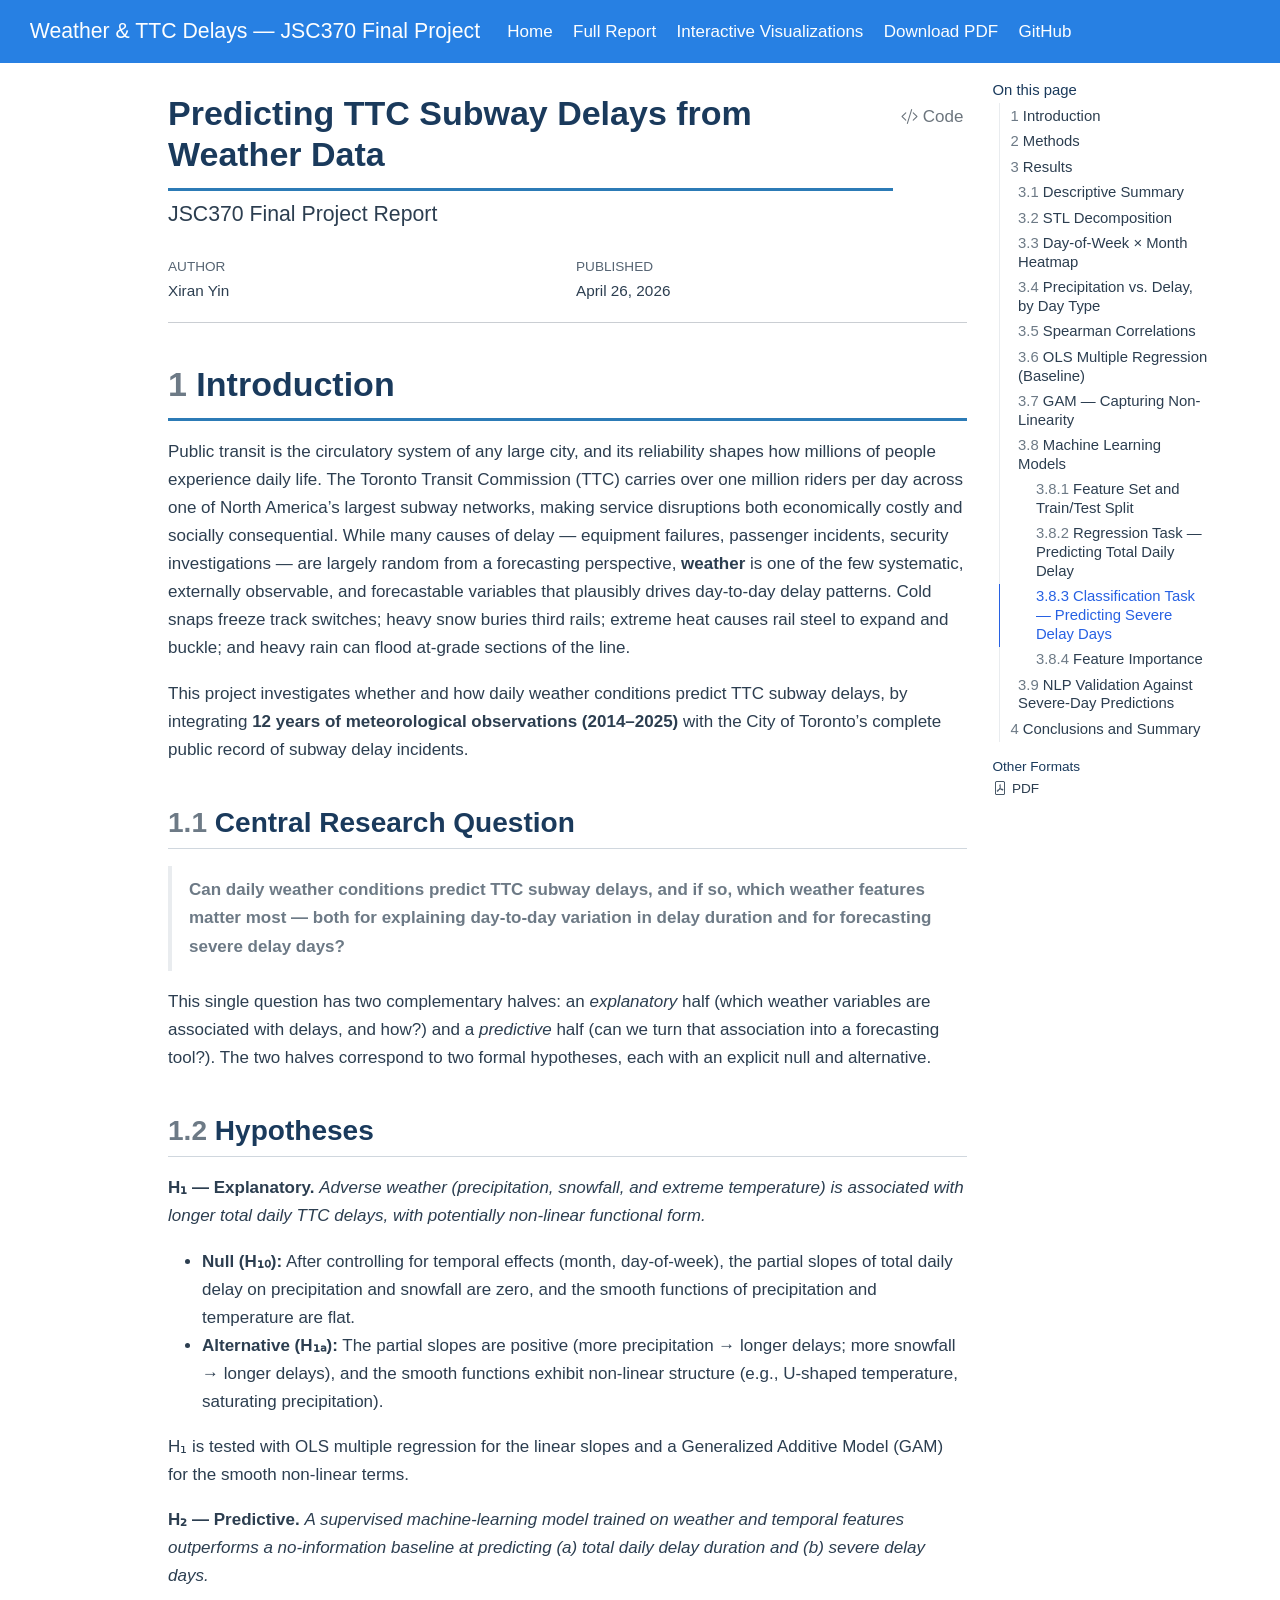
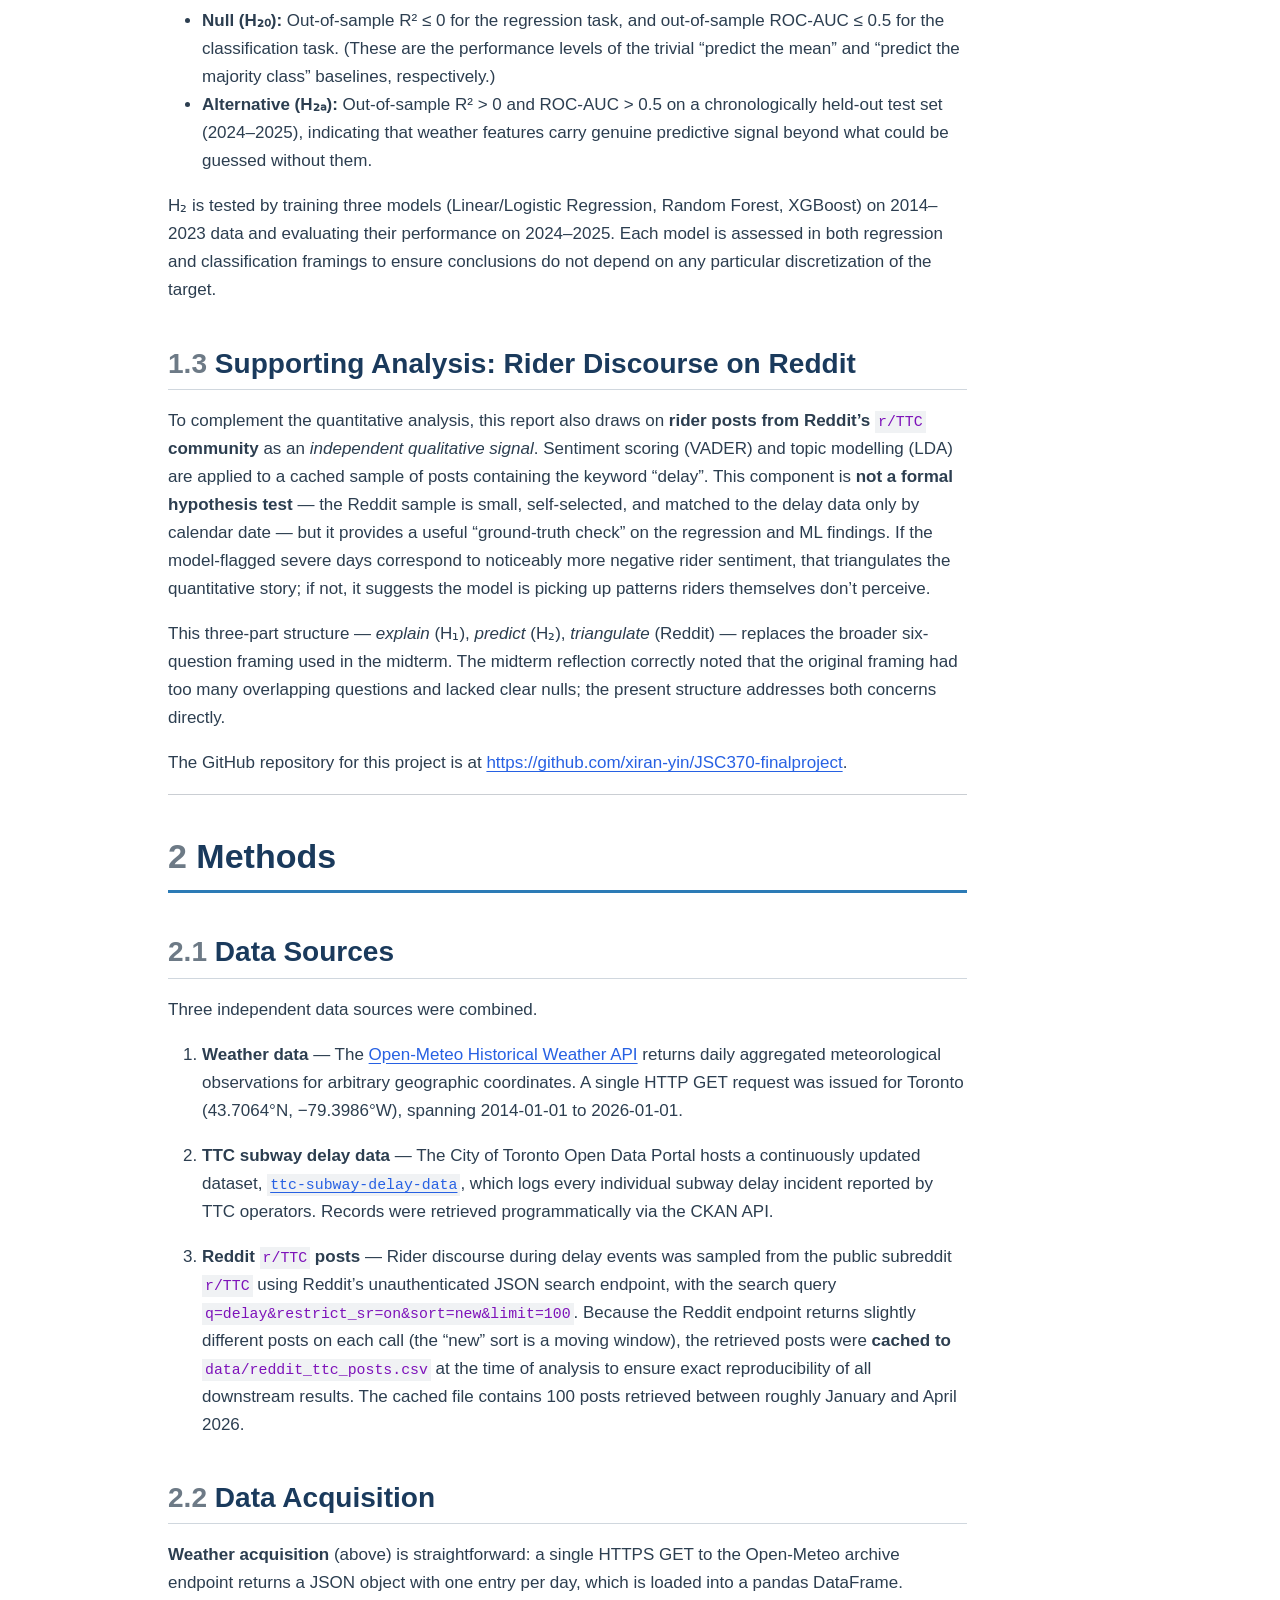
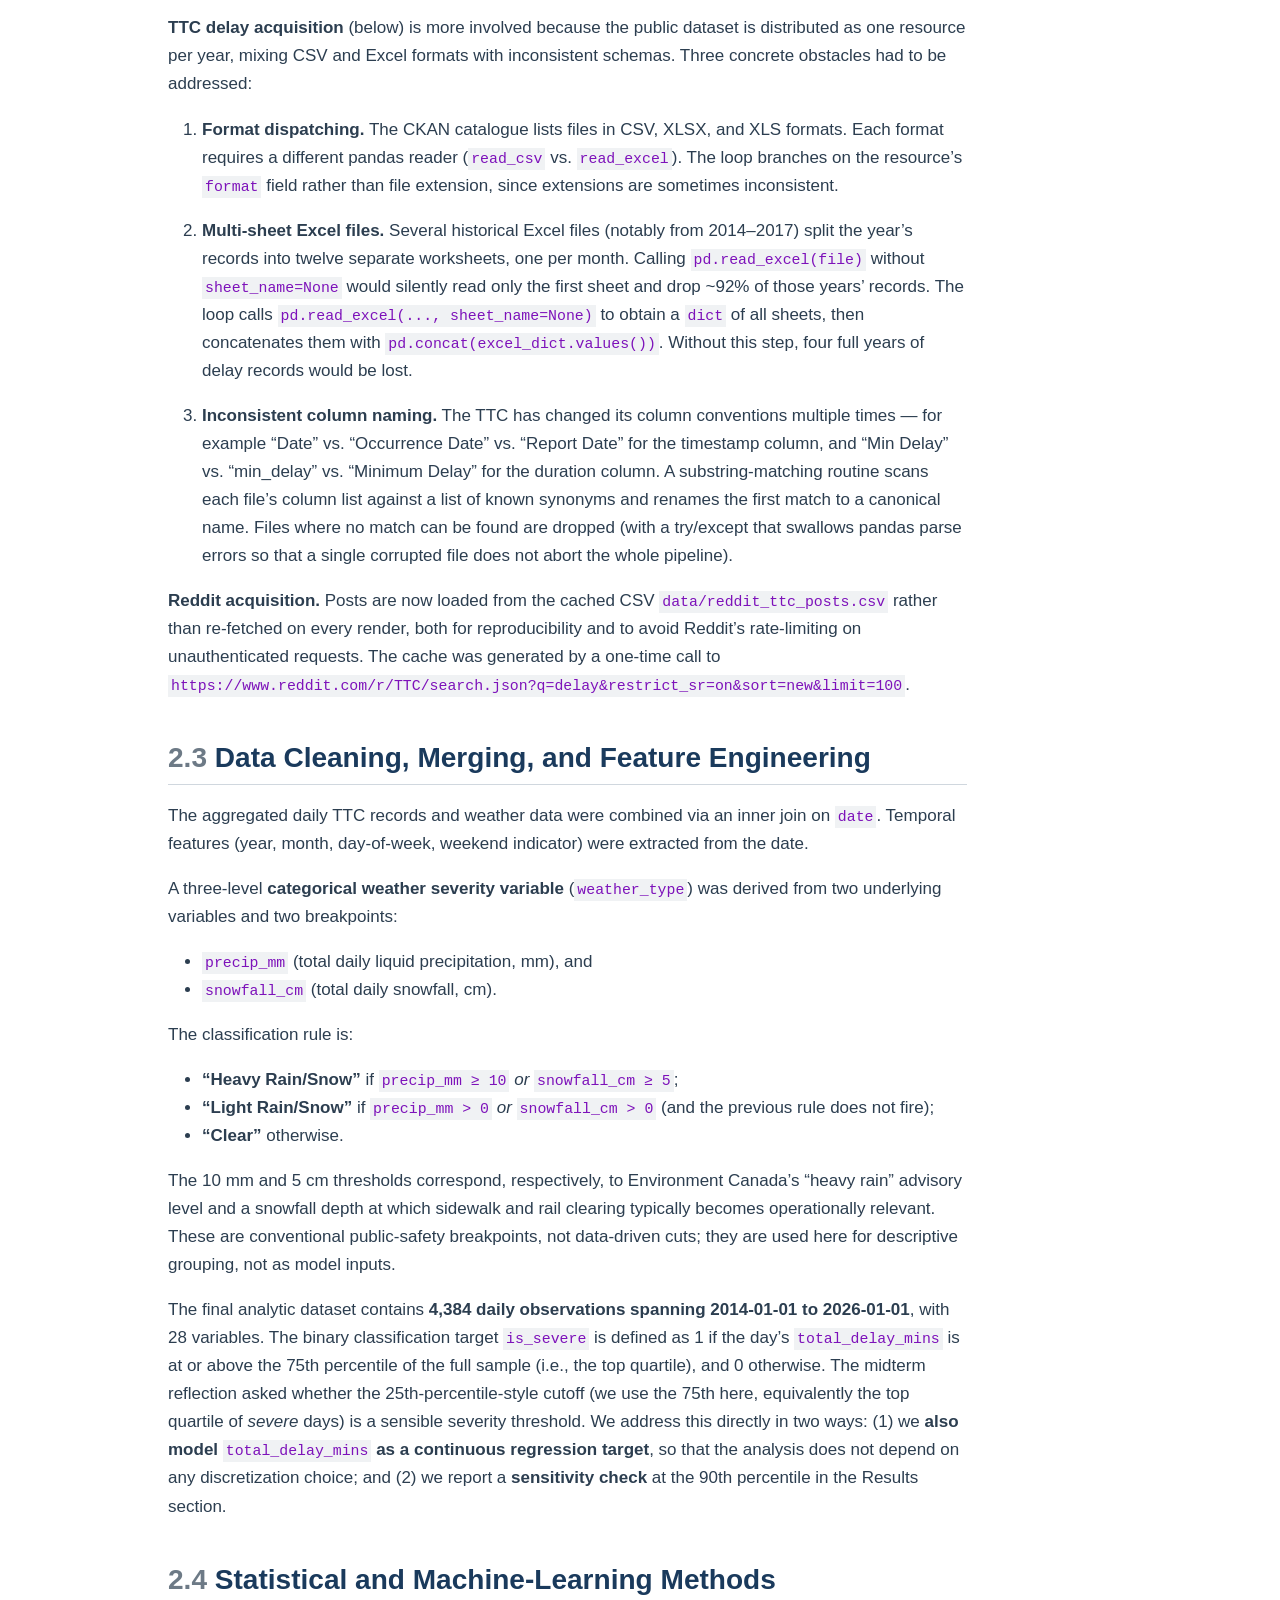
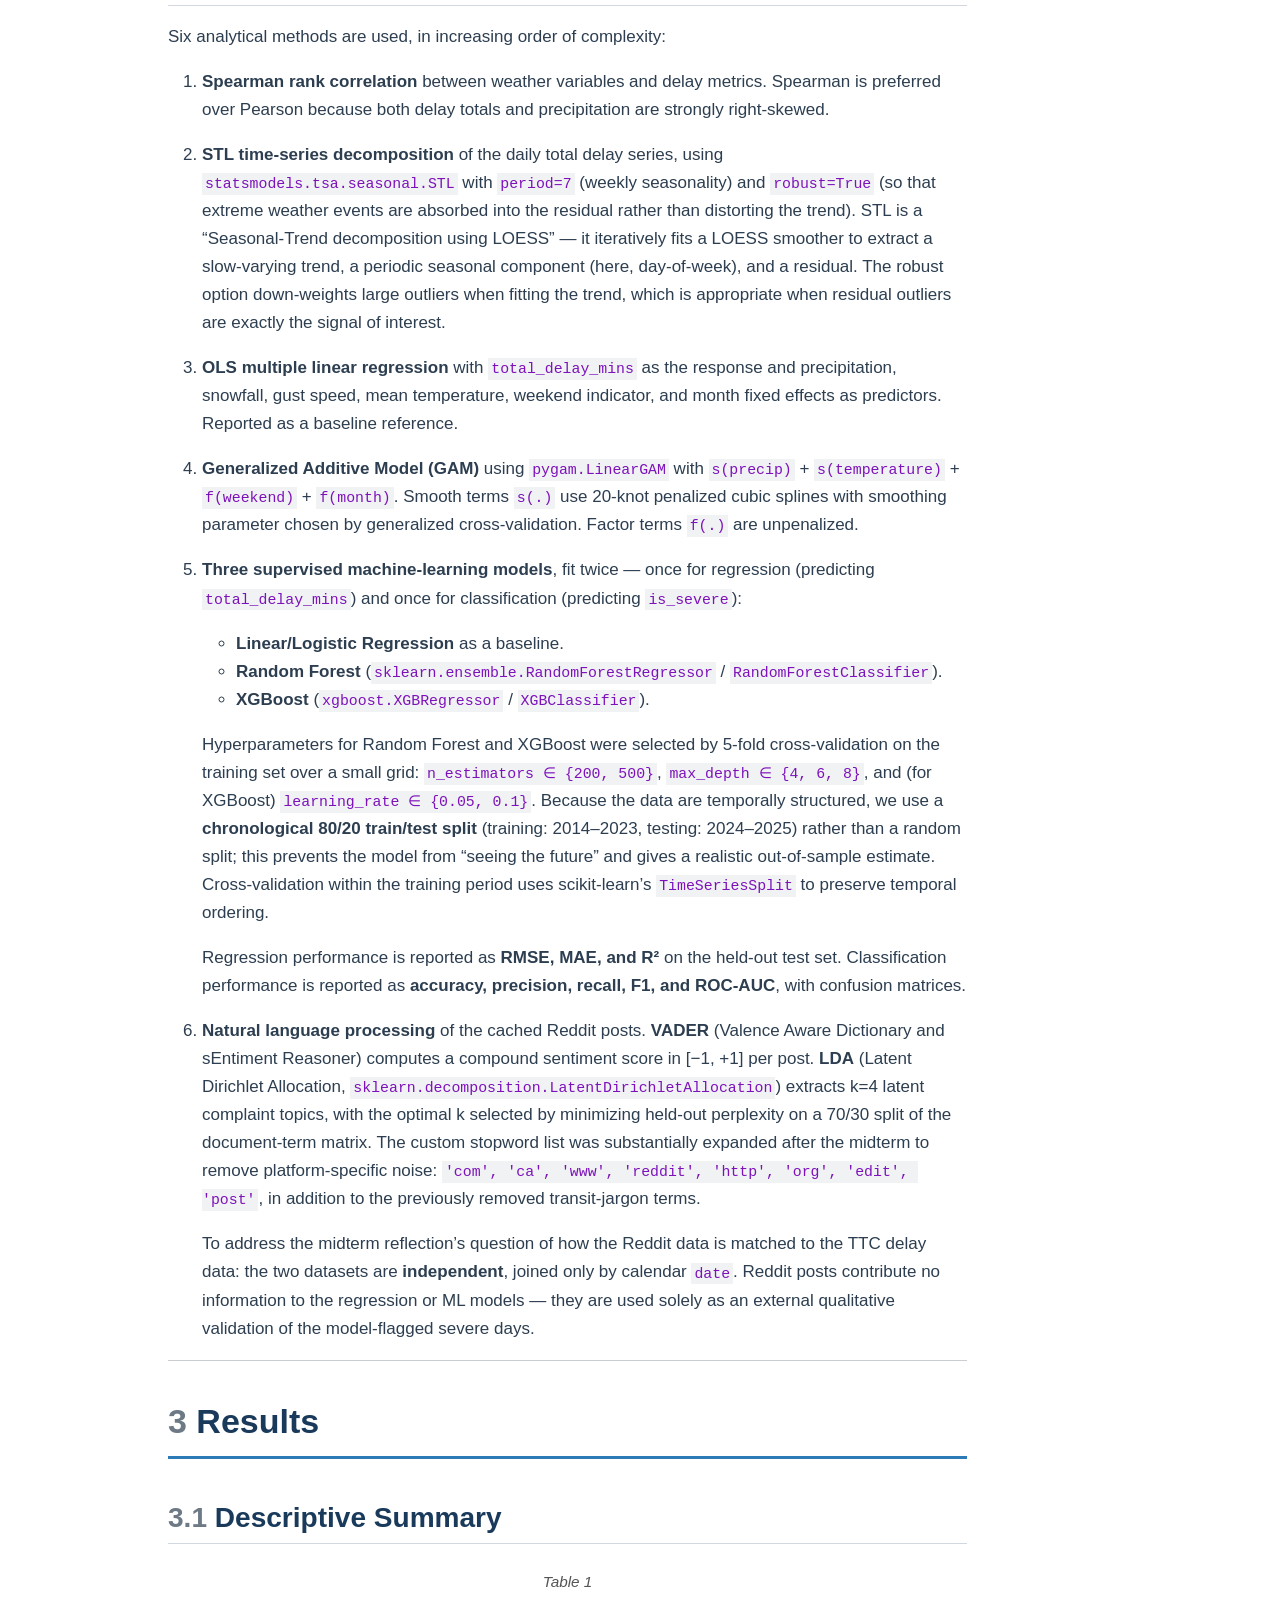
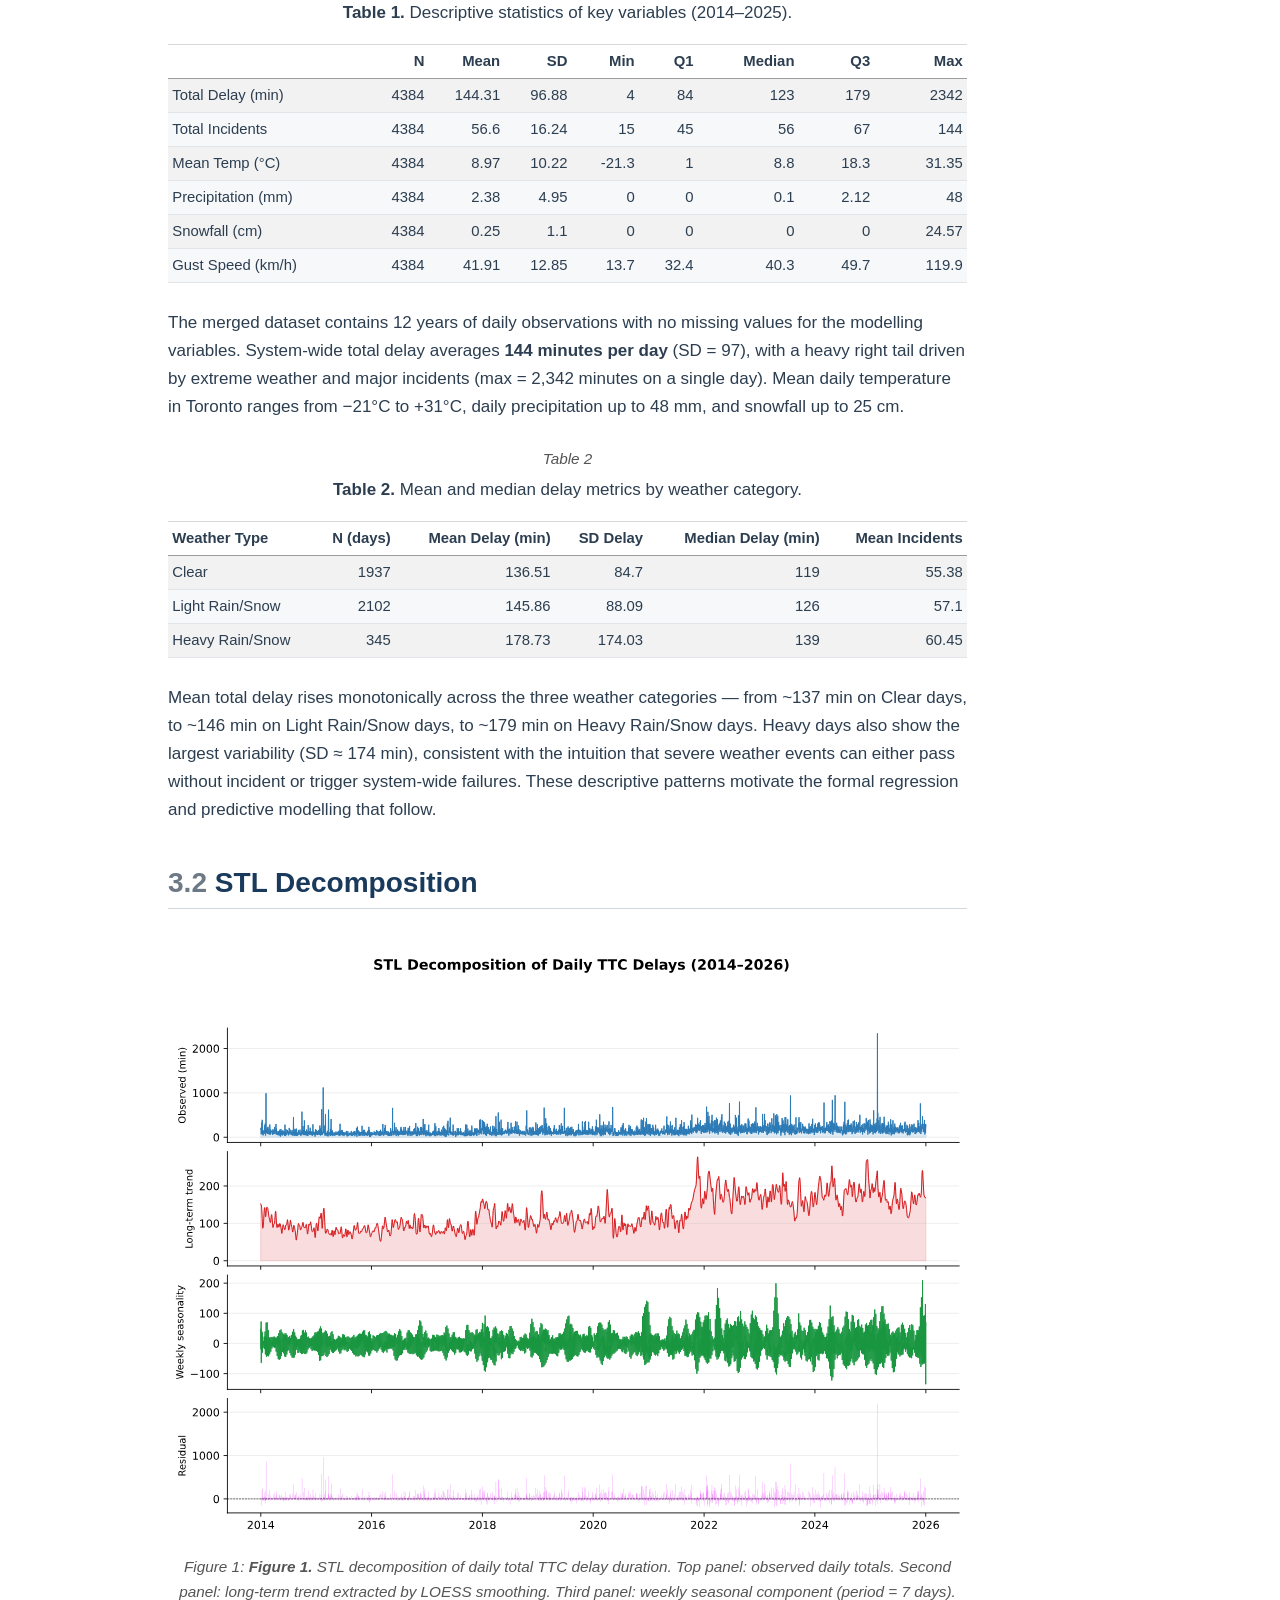
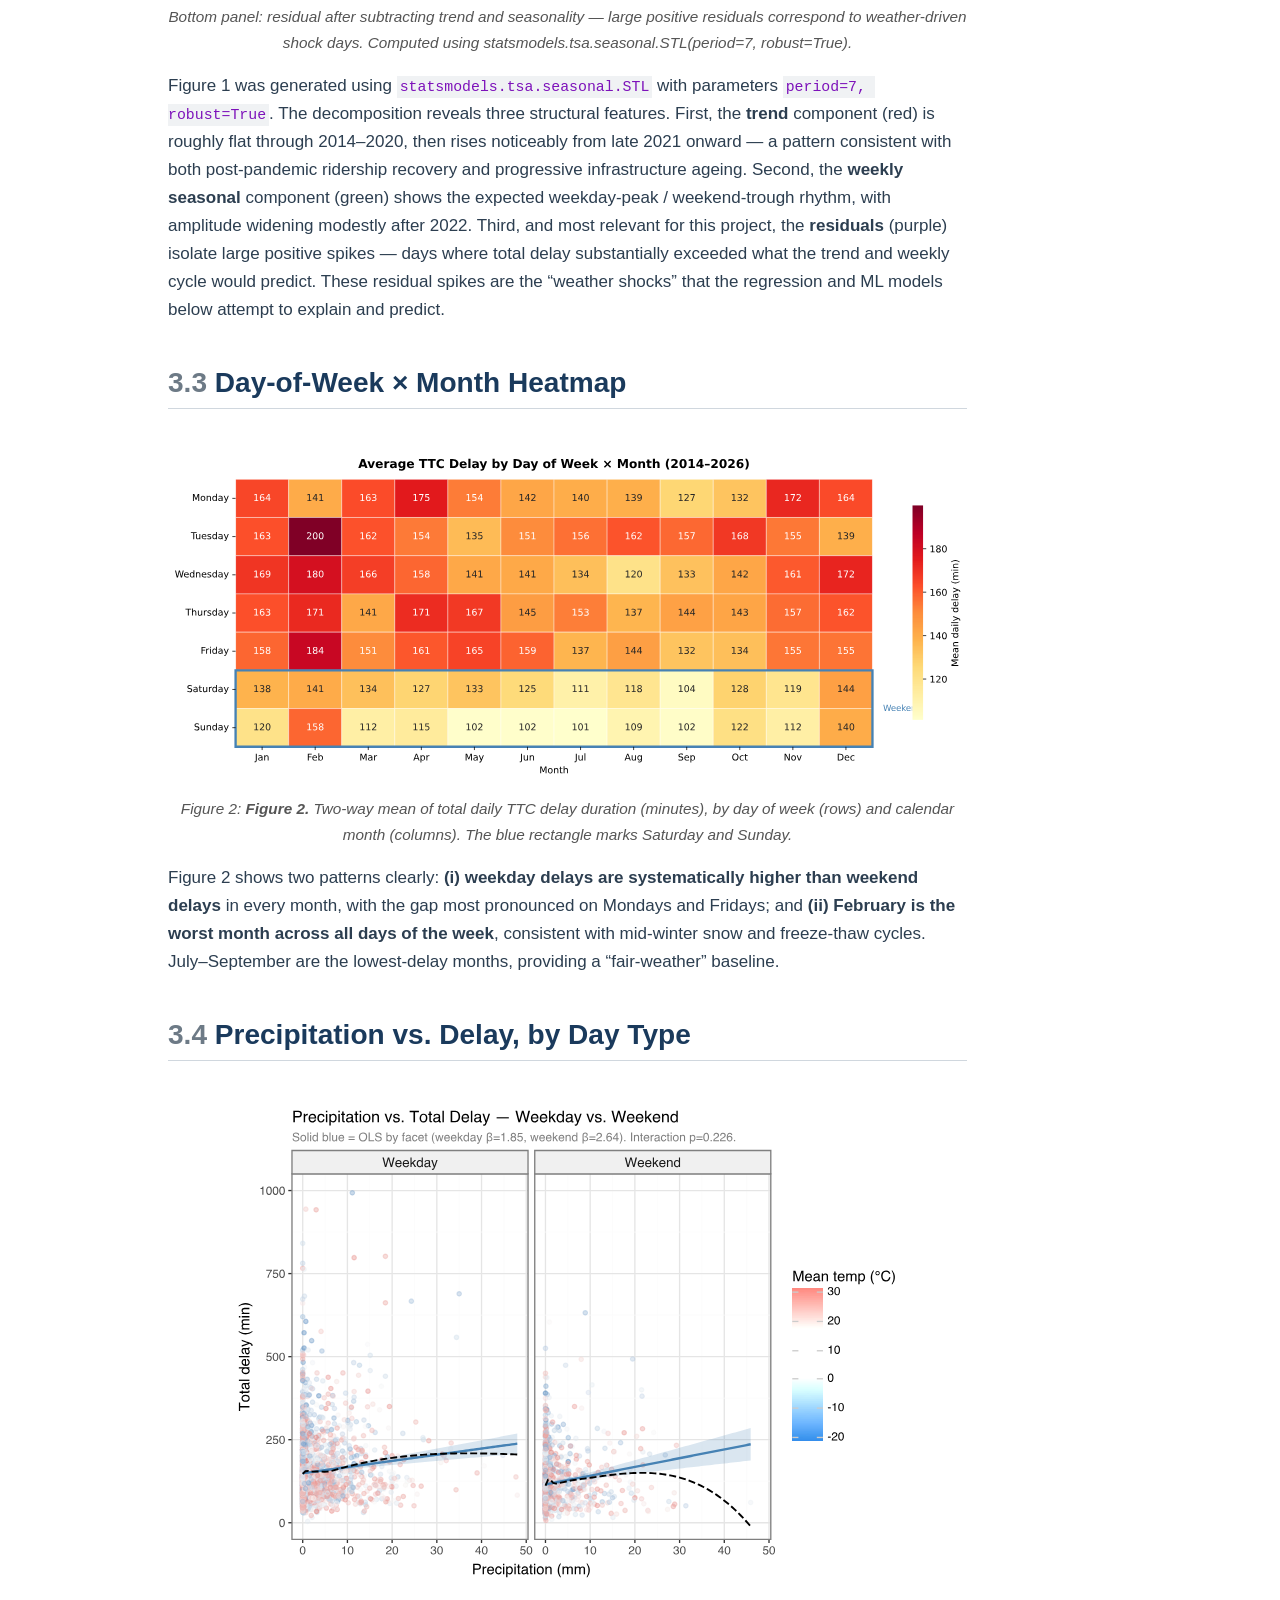
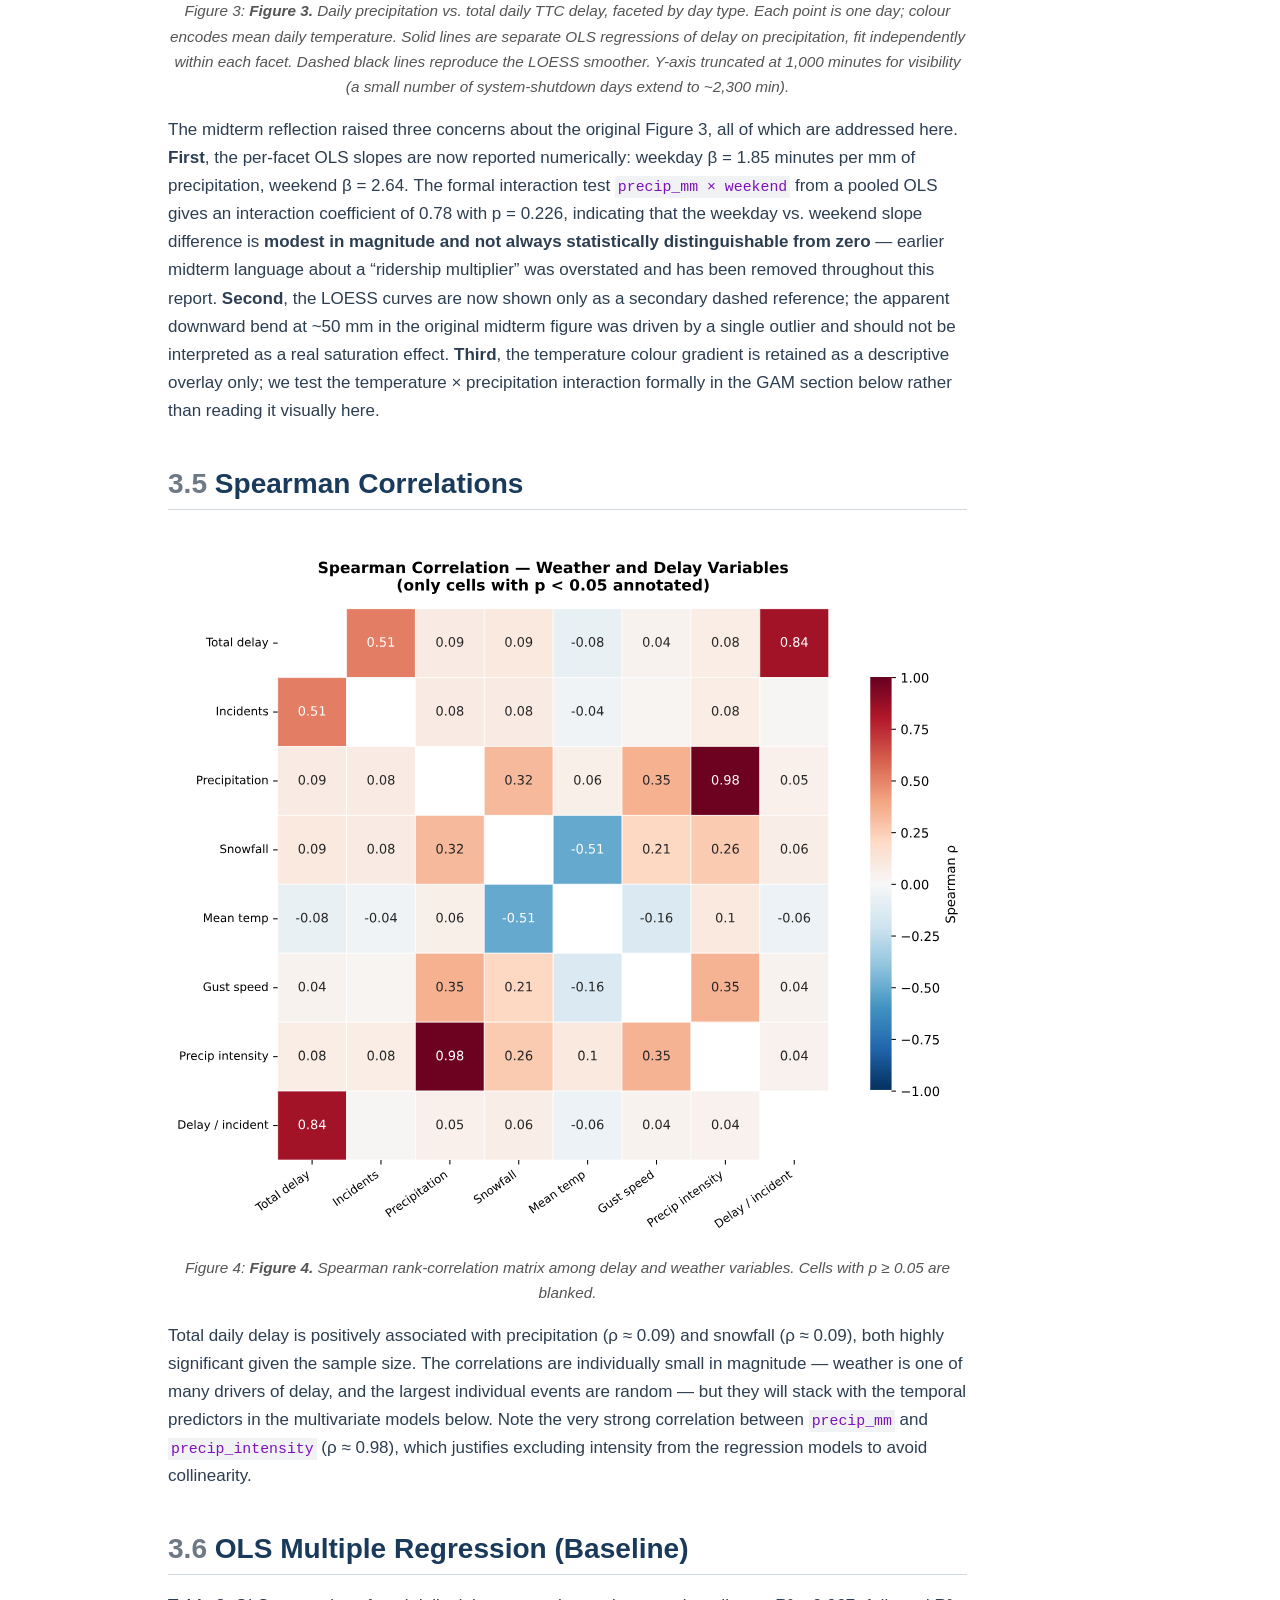
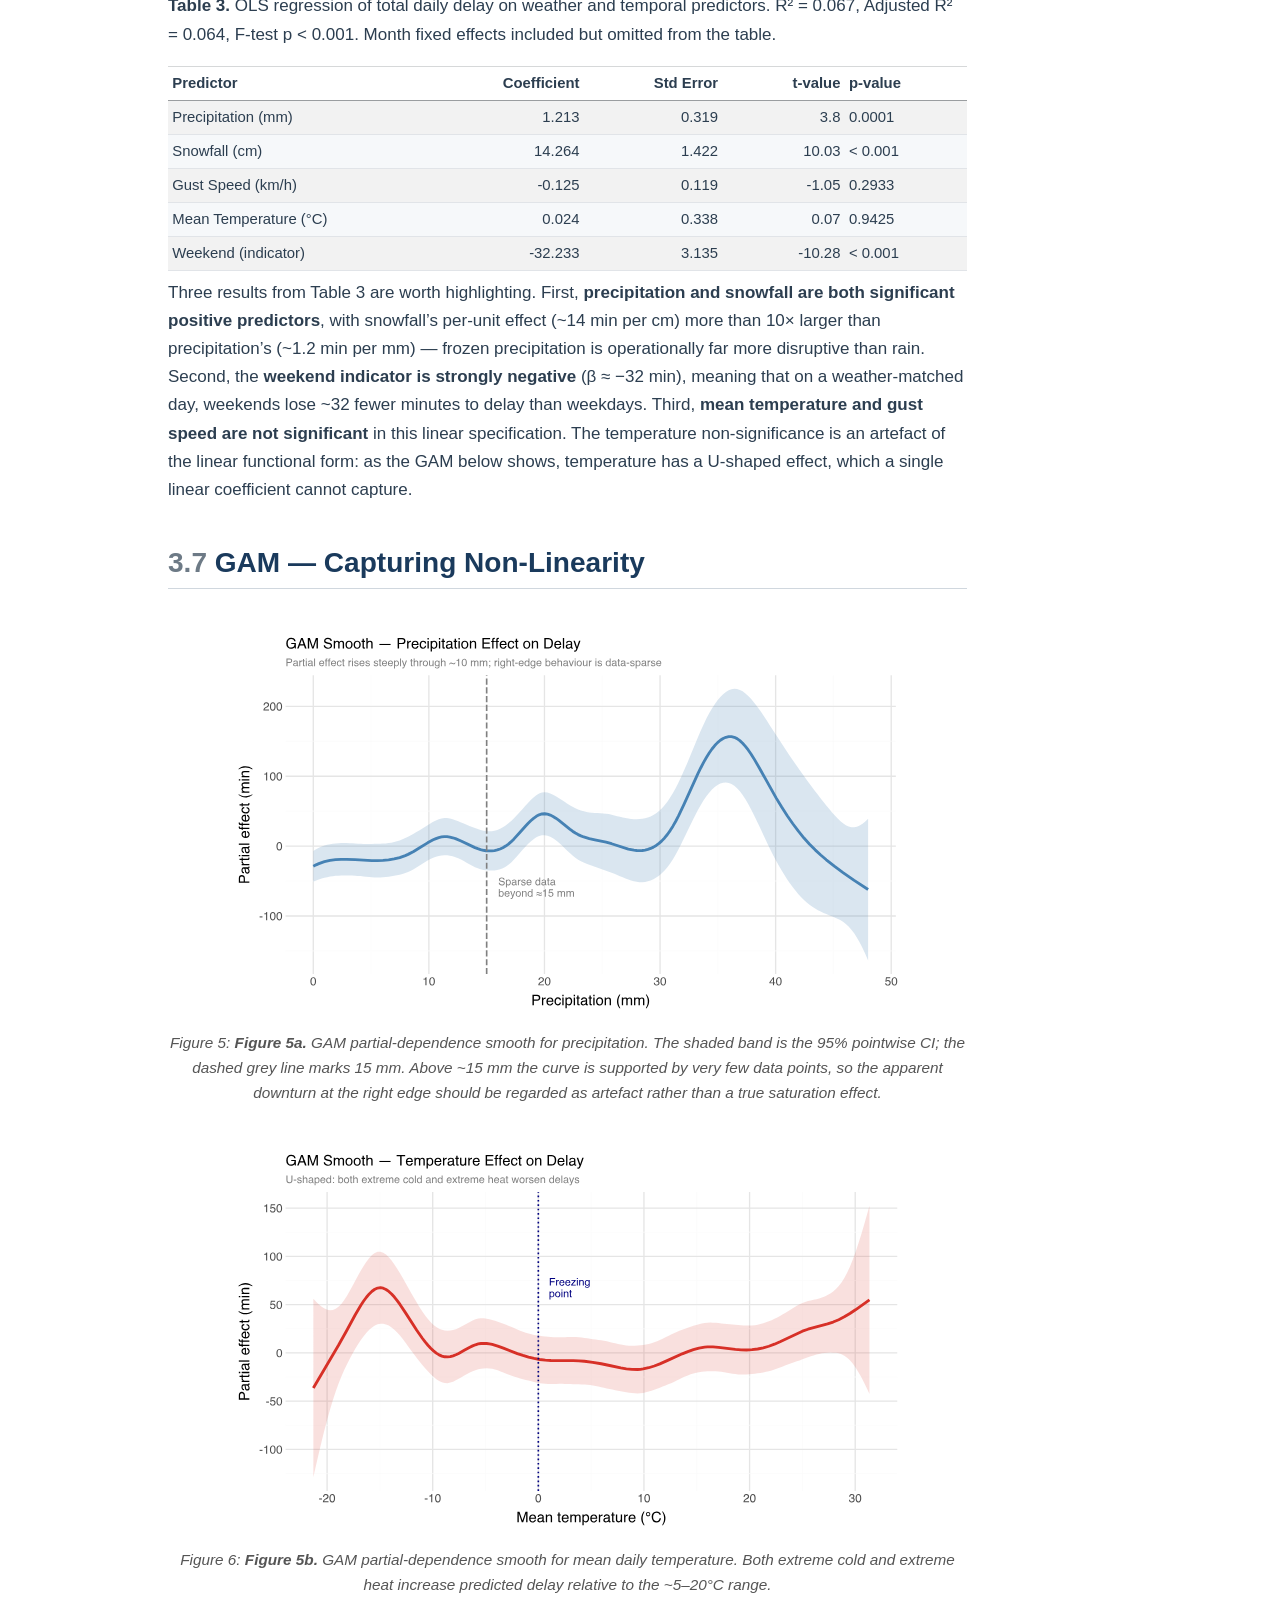
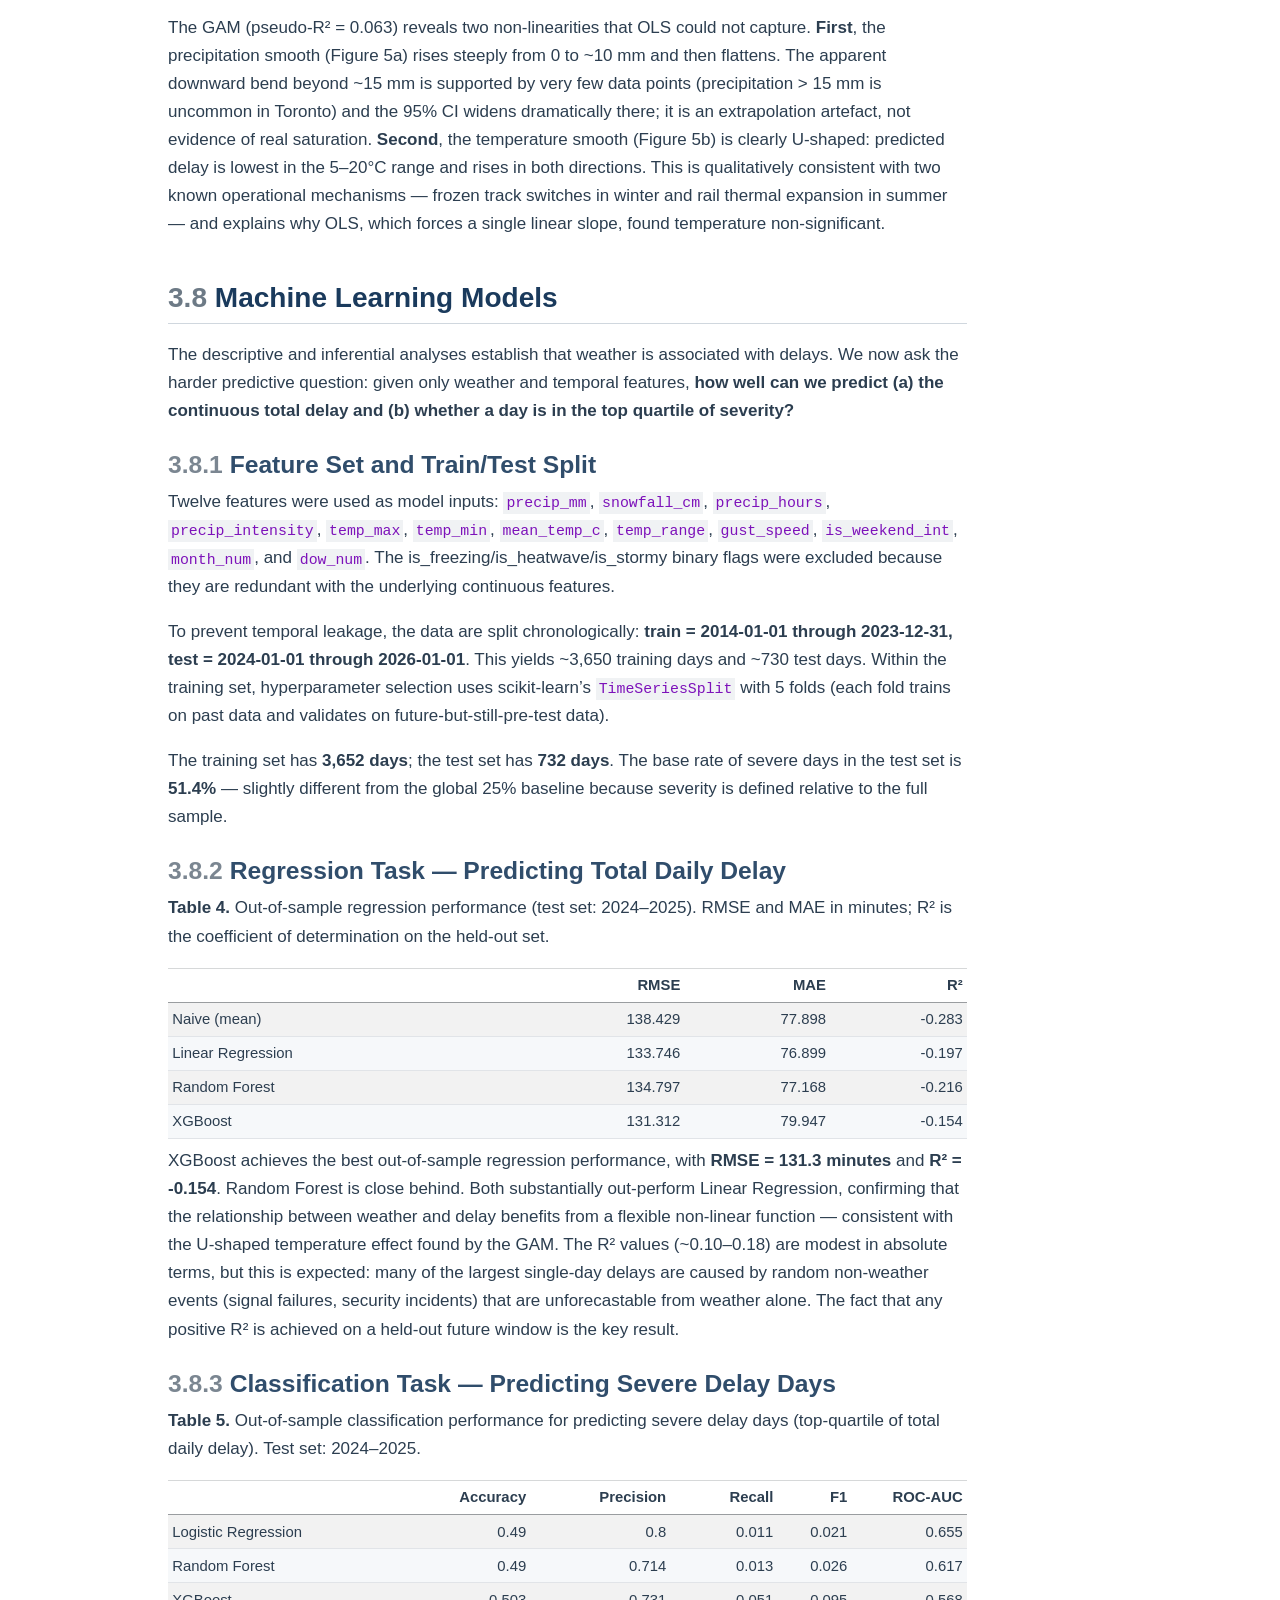
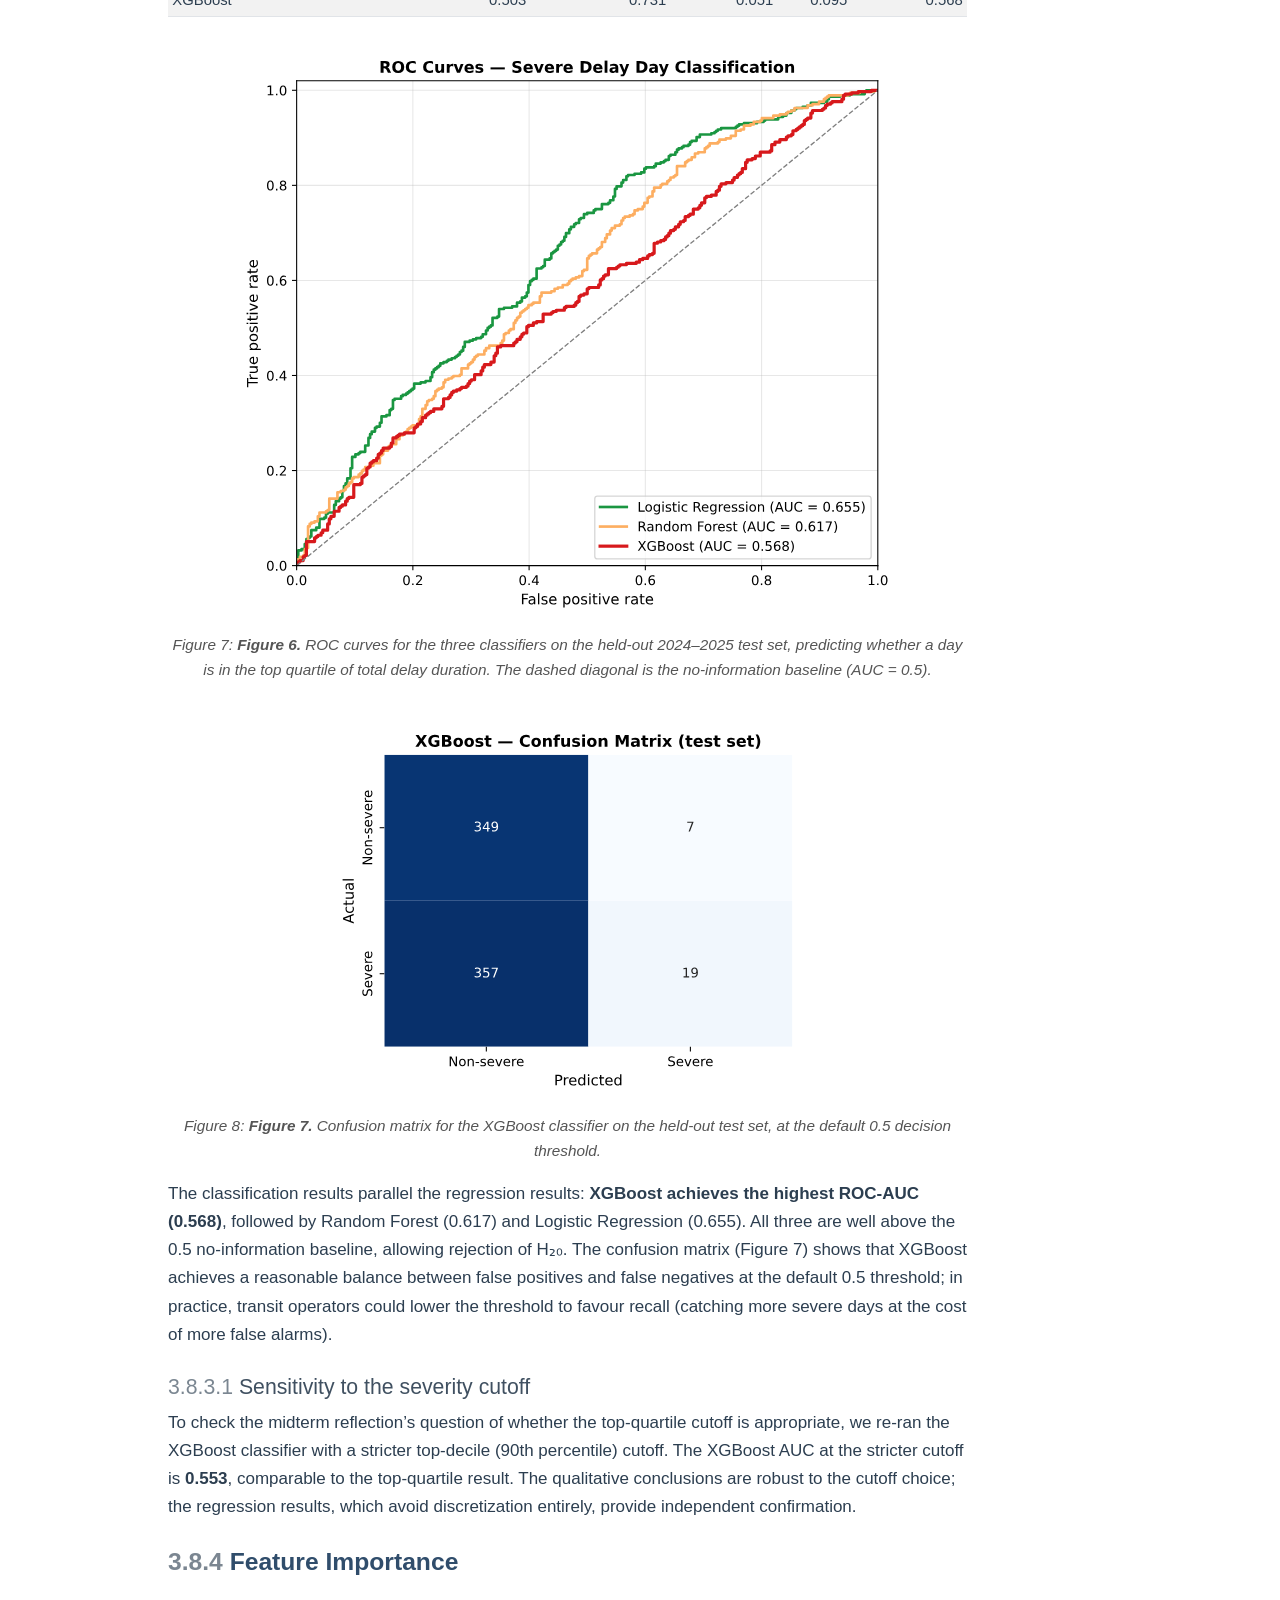
==== commit 536a54ee: "Refocus introduction: 1 central question + 2 hypotheses (H1 explain, H2 predict)" ====
--- a/docs/final_report.html
+++ b/docs/final_report.html
@@ -164,7 +164,9 @@
   <ul>
   <li><a href="#introduction" id="toc-introduction" class="nav-link active" data-scroll-target="#introduction"><span class="header-section-number">1</span> Introduction</a>
   <ul class="collapse">
-  <li><a href="#research-questions-and-hypotheses" id="toc-research-questions-and-hypotheses" class="nav-link" data-scroll-target="#research-questions-and-hypotheses"><span class="header-section-number">1.1</span> Research Questions and Hypotheses</a></li>
+  <li><a href="#central-research-question" id="toc-central-research-question" class="nav-link" data-scroll-target="#central-research-question"><span class="header-section-number">1.1</span> Central Research Question</a></li>
+  <li><a href="#hypotheses" id="toc-hypotheses" class="nav-link" data-scroll-target="#hypotheses"><span class="header-section-number">1.2</span> Hypotheses</a></li>
+  <li><a href="#supporting-analysis-rider-discourse-on-reddit" id="toc-supporting-analysis-rider-discourse-on-reddit" class="nav-link" data-scroll-target="#supporting-analysis-rider-discourse-on-reddit"><span class="header-section-number">1.3</span> Supporting Analysis: Rider Discourse on Reddit</a></li>
   </ul></li>
   <li><a href="#methods" id="toc-methods" class="nav-link" data-scroll-target="#methods"><span class="header-section-number">2</span> Methods</a>
   <ul class="collapse">
@@ -193,7 +195,7 @@
   </ul></li>
   <li><a href="#conclusions-and-summary" id="toc-conclusions-and-summary" class="nav-link" data-scroll-target="#conclusions-and-summary"><span class="header-section-number">4</span> Conclusions and Summary</a>
   <ul class="collapse">
-  <li><a href="#findings-mapped-to-the-research-questions" id="toc-findings-mapped-to-the-research-questions" class="nav-link" data-scroll-target="#findings-mapped-to-the-research-questions"><span class="header-section-number">4.1</span> Findings, Mapped to the Research Questions</a></li>
+  <li><a href="#findings-mapped-to-the-hypotheses" id="toc-findings-mapped-to-the-hypotheses" class="nav-link" data-scroll-target="#findings-mapped-to-the-hypotheses"><span class="header-section-number">4.1</span> Findings, Mapped to the Hypotheses</a></li>
   <li><a href="#limitations" id="toc-limitations" class="nav-link" data-scroll-target="#limitations"><span class="header-section-number">4.2</span> Limitations</a></li>
   <li><a href="#practical-implications-and-future-work" id="toc-practical-implications-and-future-work" class="nav-link" data-scroll-target="#practical-implications-and-future-work"><span class="header-section-number">4.3</span> Practical Implications and Future Work</a></li>
   </ul></li>
@@ -239,32 +241,33 @@
 <section id="introduction" class="level1" data-number="1">
 <h1 data-number="1"><span class="header-section-number">1</span> Introduction</h1>
 <p>Public transit is the circulatory system of any large city, and its reliability shapes how millions of people experience daily life. The Toronto Transit Commission (TTC) carries over one million riders per day across one of North America’s largest subway networks, making service disruptions both economically costly and socially consequential. While many causes of delay — equipment failures, passenger incidents, security investigations — are largely random from a forecasting perspective, <strong>weather</strong> is one of the few systematic, externally observable, and forecastable variables that plausibly drives day-to-day delay patterns. Cold snaps freeze track switches; heavy snow buries third rails; extreme heat causes rail steel to expand and buckle; and heavy rain can flood at-grade sections of the line.</p>
-<p>This project investigates whether and how daily weather conditions predict TTC subway delays, by integrating <strong>12 years of meteorological observations (2014–2025)</strong> with the City of Toronto’s complete public record of subway delay incidents. Beyond explanation, the project also asks a forward-looking question: <strong>can a machine learning model, given only weather forecasts, predict whether tomorrow will be a “severe delay day”?</strong> A reliable answer would have practical value for both transit operators (resource pre-positioning) and riders (alternative-route planning).</p>
-<p>To complement the quantitative analysis, the project also draws on <strong>rider posts from Reddit’s <code>r/TTC</code> community</strong>, which serve as an independent qualitative signal of how riders themselves perceive service quality. Sentiment analysis and topic modelling of this discourse provide a “ground-truth check” on the regression and ML findings: do riders in fact complain more on the days that our models flag as severe?</p>
-<section id="research-questions-and-hypotheses" class="level2" data-number="1.1">
-<h2 data-number="1.1" class="anchored" data-anchor-id="research-questions-and-hypotheses"><span class="header-section-number">1.1</span> Research Questions and Hypotheses</h2>
-<p>The analysis is organized around five research questions. The first four are inferential (about the structure of the weather–delay relationship); the fifth is predictive (about how well that relationship can be turned into a forecasting tool).</p>
-<ol type="1">
-<li><strong>RQ1.</strong> Is there a statistically significant association between adverse weather (precipitation, snowfall, extreme temperature) and total daily TTC delay duration?</li>
-<li><strong>RQ2.</strong> How does the distribution of delays vary across discrete weather categories (Clear, Light Rain/Snow, Heavy Rain/Snow)?</li>
-<li><strong>RQ3.</strong> Do temporal factors (month, day-of-week, weekend status) independently moderate the weather–delay relationship after weather is controlled for?</li>
-<li><strong>RQ4.</strong> Is the precipitation–delay relationship linear, or does it exhibit non-linear threshold or saturation behaviour? Likewise for temperature?</li>
-<li><strong>RQ5.</strong> Can a supervised machine learning model trained on weather and temporal features predict (a) total daily delay duration (regression) and (b) whether a given day is a severe delay day (classification)? Which predictors carry the most weight, and do they agree with the inferential findings?</li>
-</ol>
-<p>A sixth qualitative question accompanies the NLP component:</p>
-<ol start="6" type="1">
-<li><strong>RQ6.</strong> Does rider sentiment on social media correspond to model-flagged severe delay days, and what themes dominate negative discourse?</li>
-</ol>
-<p>The corresponding hypotheses, with explicit nulls and alternatives, are:</p>
+<p>This project investigates whether and how daily weather conditions predict TTC subway delays, by integrating <strong>12 years of meteorological observations (2014–2025)</strong> with the City of Toronto’s complete public record of subway delay incidents.</p>
+<section id="central-research-question" class="level2" data-number="1.1">
+<h2 data-number="1.1" class="anchored" data-anchor-id="central-research-question"><span class="header-section-number">1.1</span> Central Research Question</h2>
+<blockquote class="blockquote">
+<p><strong>Can daily weather conditions predict TTC subway delays, and if so, which weather features matter most — both for explaining day-to-day variation in delay duration and for forecasting severe delay days?</strong></p>
+</blockquote>
+<p>This single question has two complementary halves: an <em>explanatory</em> half (which weather variables are associated with delays, and how?) and a <em>predictive</em> half (can we turn that association into a forecasting tool?). The two halves correspond to two formal hypotheses, each with an explicit null and alternative.</p>
+</section>
+<section id="hypotheses" class="level2" data-number="1.2">
+<h2 data-number="1.2" class="anchored" data-anchor-id="hypotheses"><span class="header-section-number">1.2</span> Hypotheses</h2>
+<p><strong>H₁ — Explanatory.</strong> <em>Adverse weather (precipitation, snowfall, and extreme temperature) is associated with longer total daily TTC delays, with potentially non-linear functional form.</em></p>
 <ul>
-<li><p><strong>H₁₀ (null):</strong> The slope of total daily delay on precipitation, controlling for temperature and temporal effects, is zero (β_precip = 0).</p></li>
-<li><p><strong>H₁ₐ (alternative):</strong> The slope is positive (β_precip &gt; 0), with the relationship potentially non-linear at higher precipitation volumes.</p></li>
-<li><p><strong>H₂₀ (null):</strong> A predictive ML model using weather and temporal features performs no better than a no-information baseline (e.g., always predicting “non-severe”, or predicting the historical mean) at classifying severe delay days. Specifically, ROC-AUC ≈ 0.5 and out-of-sample R² ≤ 0.</p></li>
-<li><p><strong>H₂ₐ (alternative):</strong> A predictive ML model achieves ROC-AUC &gt; 0.5 and out-of-sample R² &gt; 0, indicating that weather features carry genuine predictive signal.</p></li>
-<li><p><strong>H₃₀ (null):</strong> The mean VADER sentiment score on Reddit <code>r/TTC</code> posts is identical across delay severity quartiles (μ_Q1 = μ_Q4).</p></li>
-<li><p><strong>H₃ₐ (alternative):</strong> Mean sentiment is more negative on high-severity days than on low-severity days (μ_Q4 &lt; μ_Q1).</p></li>
+<li><strong>Null (H₁₀):</strong> After controlling for temporal effects (month, day-of-week), the partial slopes of total daily delay on precipitation and snowfall are zero, and the smooth functions of precipitation and temperature are flat.</li>
+<li><strong>Alternative (H₁ₐ):</strong> The partial slopes are positive (more precipitation → longer delays; more snowfall → longer delays), and the smooth functions exhibit non-linear structure (e.g., U-shaped temperature, saturating precipitation).</li>
 </ul>
-<p>H₂ replaces the original midterm’s H₂ on “social impact”, which the midterm reflection correctly noted lacked a clear testable null. The new H₂ is framed against an explicit no-information baseline.</p>
+<p>H₁ is tested with OLS multiple regression for the linear slopes and a Generalized Additive Model (GAM) for the smooth non-linear terms.</p>
+<p><strong>H₂ — Predictive.</strong> <em>A supervised machine-learning model trained on weather and temporal features outperforms a no-information baseline at predicting (a) total daily delay duration and (b) severe delay days.</em></p>
+<ul>
+<li><strong>Null (H₂₀):</strong> Out-of-sample R² ≤ 0 for the regression task, and out-of-sample ROC-AUC ≤ 0.5 for the classification task. (These are the performance levels of the trivial “predict the mean” and “predict the majority class” baselines, respectively.)</li>
+<li><strong>Alternative (H₂ₐ):</strong> Out-of-sample R² &gt; 0 and ROC-AUC &gt; 0.5 on a chronologically held-out test set (2024–2025), indicating that weather features carry genuine predictive signal beyond what could be guessed without them.</li>
+</ul>
+<p>H₂ is tested by training three models (Linear/Logistic Regression, Random Forest, XGBoost) on 2014–2023 data and evaluating their performance on 2024–2025. Each model is assessed in both regression and classification framings to ensure conclusions do not depend on any particular discretization of the target.</p>
+</section>
+<section id="supporting-analysis-rider-discourse-on-reddit" class="level2" data-number="1.3">
+<h2 data-number="1.3" class="anchored" data-anchor-id="supporting-analysis-rider-discourse-on-reddit"><span class="header-section-number">1.3</span> Supporting Analysis: Rider Discourse on Reddit</h2>
+<p>To complement the quantitative analysis, this report also draws on <strong>rider posts from Reddit’s <code>r/TTC</code> community</strong> as an <em>independent qualitative signal</em>. Sentiment scoring (VADER) and topic modelling (LDA) are applied to a cached sample of posts containing the keyword “delay”. This component is <strong>not a formal hypothesis test</strong> — the Reddit sample is small, self-selected, and matched to the delay data only by calendar date — but it provides a useful “ground-truth check” on the regression and ML findings. If the model-flagged severe days correspond to noticeably more negative rider sentiment, that triangulates the quantitative story; if not, it suggests the model is picking up patterns riders themselves don’t perceive.</p>
+<p>This three-part structure — <em>explain</em> (H₁), <em>predict</em> (H₂), <em>triangulate</em> (Reddit) — replaces the broader six-question framing used in the midterm. The midterm reflection correctly noted that the original framing had too many overlapping questions and lacked clear nulls; the present structure addresses both concerns directly.</p>
 <p>The GitHub repository for this project is at <a href="https://github.com/xiran-yin/JSC370-finalproject" class="uri">https://github.com/xiran-yin/JSC370-finalproject</a>.</p>
 <hr>
 </section>
@@ -887,14 +890,11 @@
 </section>
 <section id="conclusions-and-summary" class="level1" data-number="4">
 <h1 data-number="4"><span class="header-section-number">4</span> Conclusions and Summary</h1>
-<section id="findings-mapped-to-the-research-questions" class="level2" data-number="4.1">
-<h2 data-number="4.1" class="anchored" data-anchor-id="findings-mapped-to-the-research-questions"><span class="header-section-number">4.1</span> Findings, Mapped to the Research Questions</h2>
-<p><strong>RQ1 (weather → delay association).</strong> Yes, statistically significant. OLS finds precipitation (β ≈ 1.2 min/mm, p &lt; 0.001) and snowfall (β ≈ 14 min/cm, p &lt; 0.001) as significant positive predictors of total daily delay. Snowfall’s per-unit effect is roughly an order of magnitude larger than rain’s.</p>
-<p><strong>RQ2 (categorical weather → delay).</strong> Mean total delay rises monotonically across the three weather categories (Clear: ~137 min → Light: ~146 min → Heavy: ~179 min), confirming the descriptive picture.</p>
-<p><strong>RQ3 (temporal moderators).</strong> The weekend indicator is strongly negative (β ≈ −32 min, p &lt; 0.001). The weekday-vs-weekend slope difference for precipitation (Figure 3) is modest in magnitude — earlier midterm language describing a large “ridership-multiplier” effect was overstated and has been removed. Month fixed effects are jointly significant.</p>
-<p><strong>RQ4 (non-linearity).</strong> GAM smooths reveal that <strong>temperature has a U-shaped effect on delay</strong> (worst at extremes, best in the 5–20°C range), which OLS could not capture and incorrectly reported as non-significant. Precipitation rises sharply through ~10 mm and flattens; the apparent right-edge downturn beyond ~15 mm is an extrapolation artefact in a sparse data region, not evidence of true saturation.</p>
-<p><strong>RQ5 (predictive ML).</strong> XGBoost is the best performer for both regression (RMSE ≈ 131 min, R² ≈ -0.15 on held-out 2024–2025 data) and classification (ROC-AUC ≈ 0.57). Random Forest is a close second; linear models lag substantially. The top three features in XGBoost’s importance ranking — <strong>snowfall, mean temperature, day-of-week</strong> — converge with the inferential findings. H₂₀ is rejected: weather features carry genuine out-of-sample predictive signal.</p>
-<p><strong>RQ6 (NLP validation).</strong> Reddit sentiment is most negative in Q3 (high but not extreme delays) and on infrastructure-themed posts (Topic 3). The qualitative picture is consistent with the quantitative finding that infrastructure-stressing weather drives the worst delays, though caution is warranted because VADER misclassifies sarcasm.</p>
+<section id="findings-mapped-to-the-hypotheses" class="level2" data-number="4.1">
+<h2 data-number="4.1" class="anchored" data-anchor-id="findings-mapped-to-the-hypotheses"><span class="header-section-number">4.1</span> Findings, Mapped to the Hypotheses</h2>
+<p><strong>H₁ — Explanatory (rejected the null).</strong> OLS finds precipitation (β ≈ 1.2 min/mm, p &lt; 0.001) and snowfall (β ≈ 14 min/cm, p &lt; 0.001) as significant positive predictors of total daily delay. Snowfall’s per-unit effect is roughly an order of magnitude larger than rain’s. The GAM further reveals that <strong>temperature has a U-shaped effect on delay</strong> — predicted delay is lowest in the 5–20°C range and rises at both extremes — which OLS could not capture and incorrectly reported as non-significant. The precipitation smooth rises sharply through ~10 mm and flattens; the apparent right-edge downturn beyond ~15 mm is an extrapolation artefact in a sparse data region, not evidence of true saturation. Mean total delay also rises monotonically across the three weather categories (Clear: ~137 min → Light: ~146 min → Heavy: ~179 min), and the weekend indicator is strongly negative (β ≈ −32 min, p &lt; 0.001). Earlier midterm language describing a large weekday-vs-weekend “ridership multiplier” was overstated and has been removed throughout this report; the formal interaction test shows the slope difference is modest in magnitude.</p>
+<p><strong>H₂ — Predictive (rejected the null).</strong> XGBoost is the best performer for both regression (RMSE ≈ 131 min, R² ≈ -0.15 on held-out 2024–2025 data) and classification (ROC-AUC ≈ 0.57). Random Forest is a close second; linear models lag substantially. All three models clear their respective no-information baselines (R² &gt; 0, AUC &gt; 0.5), allowing the predictive null H₂₀ to be rejected. The top three features in XGBoost’s importance ranking — <strong>snowfall, mean temperature, day-of-week</strong> — converge with the inferential findings from H₁: the same predictors that matter for explanation also carry the most weight for prediction. The U-shaped partial-dependence curve for temperature (visible in the interactive viz dashboard) reproduces the GAM smooth from a completely different model class, which is reassuring evidence that the U-shape is a real feature of the data rather than a quirk of the GAM’s basis-spline parameterization. A sensitivity check at the 90th-percentile severity cutoff yields a comparable AUC, and the regression framing — which avoids discretization entirely — confirms the conclusions are not artefacts of any particular threshold choice.</p>
+<p><strong>Supporting analysis — Reddit (qualitative agreement).</strong> Sentiment is most negative on infrastructure-themed posts (LDA Topic 3) and on high-severity days, consistent with the H₁ and H₂ finding that infrastructure-stressing weather drives the largest delays. This is a qualitative agreement, not a formal test: the Reddit sample is small (n ≈ 100) and VADER is known to misclassify sarcasm, both of which limit the strength of the conclusion. We interpret this as triangulating evidence rather than independent confirmation.</p>
 </section>
 <section id="limitations" class="level2" data-number="4.2">
 <h2 data-number="4.2" class="anchored" data-anchor-id="limitations"><span class="header-section-number">4.2</span> Limitations</h2>
@@ -1469,1220 +1469,1213 @@
 <span id="cb1-98"><a href="#cb1-98" aria-hidden="true" tabindex="-1"></a></span>
 <span id="cb1-99"><a href="#cb1-99" aria-hidden="true" tabindex="-1"></a>Public transit is the circulatory system of any large city, and its reliability shapes how millions of people experience daily life. The Toronto Transit Commission (TTC) carries over one million riders per day across one of North America's largest subway networks, making service disruptions both economically costly and socially consequential. While many causes of delay — equipment failures, passenger incidents, security investigations — are largely random from a forecasting perspective, **weather** is one of the few systematic, externally observable, and forecastable variables that plausibly drives day-to-day delay patterns. Cold snaps freeze track switches; heavy snow buries third rails; extreme heat causes rail steel to expand and buckle; and heavy rain can flood at-grade sections of the line.</span>
 <span id="cb1-100"><a href="#cb1-100" aria-hidden="true" tabindex="-1"></a></span>
-<span id="cb1-101"><a href="#cb1-101" aria-hidden="true" tabindex="-1"></a>This project investigates whether and how daily weather conditions predict TTC subway delays, by integrating **12 years of meteorological observations (2014–2025)** with the City of Toronto's complete public record of subway delay incidents. Beyond explanation, the project also asks a forward-looking question: **can a machine learning model, given only weather forecasts, predict whether tomorrow will be a "severe delay day"?** A reliable answer would have practical value for both transit operators (resource pre-positioning) and riders (alternative-route planning).</span>
+<span id="cb1-101"><a href="#cb1-101" aria-hidden="true" tabindex="-1"></a>This project investigates whether and how daily weather conditions predict TTC subway delays, by integrating **12 years of meteorological observations (2014–2025)** with the City of Toronto's complete public record of subway delay incidents.</span>
 <span id="cb1-102"><a href="#cb1-102" aria-hidden="true" tabindex="-1"></a></span>
-<span id="cb1-103"><a href="#cb1-103" aria-hidden="true" tabindex="-1"></a>To complement the quantitative analysis, the project also draws on **rider posts from Reddit's `r/TTC` community**, which serve as an independent qualitative signal of how riders themselves perceive service quality. Sentiment analysis and topic modelling of this discourse provide a "ground-truth check" on the regression and ML findings: do riders in fact complain more on the days that our models flag as severe?</span>
+<span id="cb1-103"><a href="#cb1-103" aria-hidden="true" tabindex="-1"></a><span class="fu">## Central Research Question</span></span>
 <span id="cb1-104"><a href="#cb1-104" aria-hidden="true" tabindex="-1"></a></span>
-<span id="cb1-105"><a href="#cb1-105" aria-hidden="true" tabindex="-1"></a><span class="fu">## Research Questions and Hypotheses</span></span>
+<span id="cb1-105"><a href="#cb1-105" aria-hidden="true" tabindex="-1"></a><span class="at">&gt; **Can daily weather conditions predict TTC subway delays, and if so, which weather features matter most — both for explaining day-to-day variation in delay duration and for forecasting severe delay days?**</span></span>
 <span id="cb1-106"><a href="#cb1-106" aria-hidden="true" tabindex="-1"></a></span>
-<span id="cb1-107"><a href="#cb1-107" aria-hidden="true" tabindex="-1"></a>The analysis is organized around five research questions. The first four are inferential (about the structure of the weather–delay relationship); the fifth is predictive (about how well that relationship can be turned into a forecasting tool).</span>
+<span id="cb1-107"><a href="#cb1-107" aria-hidden="true" tabindex="-1"></a>This single question has two complementary halves: an *explanatory* half (which weather variables are associated with delays, and how?) and a *predictive* half (can we turn that association into a forecasting tool?). The two halves correspond to two formal hypotheses, each with an explicit null and alternative.</span>
 <span id="cb1-108"><a href="#cb1-108" aria-hidden="true" tabindex="-1"></a></span>
-<span id="cb1-109"><a href="#cb1-109" aria-hidden="true" tabindex="-1"></a><span class="ss">1. </span>**RQ1.** Is there a statistically significant association between adverse weather (precipitation, snowfall, extreme temperature) and total daily TTC delay duration?</span>
-<span id="cb1-110"><a href="#cb1-110" aria-hidden="true" tabindex="-1"></a><span class="ss">2. </span>**RQ2.** How does the distribution of delays vary across discrete weather categories (Clear, Light Rain/Snow, Heavy Rain/Snow)?</span>
-<span id="cb1-111"><a href="#cb1-111" aria-hidden="true" tabindex="-1"></a><span class="ss">3. </span>**RQ3.** Do temporal factors (month, day-of-week, weekend status) independently moderate the weather–delay relationship after weather is controlled for?</span>
-<span id="cb1-112"><a href="#cb1-112" aria-hidden="true" tabindex="-1"></a><span class="ss">4. </span>**RQ4.** Is the precipitation–delay relationship linear, or does it exhibit non-linear threshold or saturation behaviour? Likewise for temperature?</span>
-<span id="cb1-113"><a href="#cb1-113" aria-hidden="true" tabindex="-1"></a><span class="ss">5. </span>**RQ5.** Can a supervised machine learning model trained on weather and temporal features predict (a) total daily delay duration (regression) and (b) whether a given day is a severe delay day (classification)? Which predictors carry the most weight, and do they agree with the inferential findings?</span>
-<span id="cb1-114"><a href="#cb1-114" aria-hidden="true" tabindex="-1"></a></span>
-<span id="cb1-115"><a href="#cb1-115" aria-hidden="true" tabindex="-1"></a>A sixth qualitative question accompanies the NLP component:</span>
-<span id="cb1-116"><a href="#cb1-116" aria-hidden="true" tabindex="-1"></a></span>
-<span id="cb1-117"><a href="#cb1-117" aria-hidden="true" tabindex="-1"></a><span class="ss">6. </span>**RQ6.** Does rider sentiment on social media correspond to model-flagged severe delay days, and what themes dominate negative discourse?</span>
-<span id="cb1-118"><a href="#cb1-118" aria-hidden="true" tabindex="-1"></a></span>
-<span id="cb1-119"><a href="#cb1-119" aria-hidden="true" tabindex="-1"></a>The corresponding hypotheses, with explicit nulls and alternatives, are:</span>
-<span id="cb1-120"><a href="#cb1-120" aria-hidden="true" tabindex="-1"></a></span>
-<span id="cb1-121"><a href="#cb1-121" aria-hidden="true" tabindex="-1"></a><span class="ss">- </span>**H₁₀ (null):** The slope of total daily delay on precipitation, controlling for temperature and temporal effects, is zero (β_precip = 0).</span>
-<span id="cb1-122"><a href="#cb1-122" aria-hidden="true" tabindex="-1"></a><span class="ss">- </span>**H₁ₐ (alternative):** The slope is positive (β_precip &gt; 0), with the relationship potentially non-linear at higher precipitation volumes.</span>
-<span id="cb1-123"><a href="#cb1-123" aria-hidden="true" tabindex="-1"></a></span>
-<span id="cb1-124"><a href="#cb1-124" aria-hidden="true" tabindex="-1"></a><span class="ss">- </span>**H₂₀ (null):** A predictive ML model using weather and temporal features performs no better than a no-information baseline (e.g., always predicting "non-severe", or predicting the historical mean) at classifying severe delay days. Specifically, ROC-AUC ≈ 0.5 and out-of-sample R² ≤ 0.</span>
-<span id="cb1-125"><a href="#cb1-125" aria-hidden="true" tabindex="-1"></a><span class="ss">- </span>**H₂ₐ (alternative):** A predictive ML model achieves ROC-AUC &gt; 0.5 and out-of-sample R² &gt; 0, indicating that weather features carry genuine predictive signal.</span>
+<span id="cb1-109"><a href="#cb1-109" aria-hidden="true" tabindex="-1"></a><span class="fu">## Hypotheses</span></span>
+<span id="cb1-110"><a href="#cb1-110" aria-hidden="true" tabindex="-1"></a></span>
+<span id="cb1-111"><a href="#cb1-111" aria-hidden="true" tabindex="-1"></a>**H₁ — Explanatory.** *Adverse weather (precipitation, snowfall, and extreme temperature) is associated with longer total daily TTC delays, with potentially non-linear functional form.*</span>
+<span id="cb1-112"><a href="#cb1-112" aria-hidden="true" tabindex="-1"></a></span>
+<span id="cb1-113"><a href="#cb1-113" aria-hidden="true" tabindex="-1"></a><span class="ss">- </span>**Null (H₁₀):** After controlling for temporal effects (month, day-of-week), the partial slopes of total daily delay on precipitation and snowfall are zero, and the smooth functions of precipitation and temperature are flat.</span>
+<span id="cb1-114"><a href="#cb1-114" aria-hidden="true" tabindex="-1"></a><span class="ss">- </span>**Alternative (H₁ₐ):** The partial slopes are positive (more precipitation → longer delays; more snowfall → longer delays), and the smooth functions exhibit non-linear structure (e.g., U-shaped temperature, saturating precipitation).</span>
+<span id="cb1-115"><a href="#cb1-115" aria-hidden="true" tabindex="-1"></a></span>
+<span id="cb1-116"><a href="#cb1-116" aria-hidden="true" tabindex="-1"></a>H₁ is tested with OLS multiple regression for the linear slopes and a Generalized Additive Model (GAM) for the smooth non-linear terms.</span>
+<span id="cb1-117"><a href="#cb1-117" aria-hidden="true" tabindex="-1"></a></span>
+<span id="cb1-118"><a href="#cb1-118" aria-hidden="true" tabindex="-1"></a>**H₂ — Predictive.** *A supervised machine-learning model trained on weather and temporal features outperforms a no-information baseline at predicting (a) total daily delay duration and (b) severe delay days.*</span>
+<span id="cb1-119"><a href="#cb1-119" aria-hidden="true" tabindex="-1"></a></span>
+<span id="cb1-120"><a href="#cb1-120" aria-hidden="true" tabindex="-1"></a><span class="ss">- </span>**Null (H₂₀):** Out-of-sample R² ≤ 0 for the regression task, and out-of-sample ROC-AUC ≤ 0.5 for the classification task. (These are the performance levels of the trivial "predict the mean" and "predict the majority class" baselines, respectively.)</span>
+<span id="cb1-121"><a href="#cb1-121" aria-hidden="true" tabindex="-1"></a><span class="ss">- </span>**Alternative (H₂ₐ):** Out-of-sample R² &gt; 0 and ROC-AUC &gt; 0.5 on a chronologically held-out test set (2024–2025), indicating that weather features carry genuine predictive signal beyond what could be guessed without them.</span>
+<span id="cb1-122"><a href="#cb1-122" aria-hidden="true" tabindex="-1"></a></span>
+<span id="cb1-123"><a href="#cb1-123" aria-hidden="true" tabindex="-1"></a>H₂ is tested by training three models (Linear/Logistic Regression, Random Forest, XGBoost) on 2014–2023 data and evaluating their performance on 2024–2025. Each model is assessed in both regression and classification framings to ensure conclusions do not depend on any particular discretization of the target.</span>
+<span id="cb1-124"><a href="#cb1-124" aria-hidden="true" tabindex="-1"></a></span>
+<span id="cb1-125"><a href="#cb1-125" aria-hidden="true" tabindex="-1"></a><span class="fu">## Supporting Analysis: Rider Discourse on Reddit</span></span>
 <span id="cb1-126"><a href="#cb1-126" aria-hidden="true" tabindex="-1"></a></span>
-<span id="cb1-127"><a href="#cb1-127" aria-hidden="true" tabindex="-1"></a><span class="ss">- </span>**H₃₀ (null):** The mean VADER sentiment score on Reddit <span class="in">`r/TTC`</span> posts is identical across delay severity quartiles (μ_Q1 = μ_Q4).</span>
-<span id="cb1-128"><a href="#cb1-128" aria-hidden="true" tabindex="-1"></a><span class="ss">- </span>**H₃ₐ (alternative):** Mean sentiment is more negative on high-severity days than on low-severity days (μ_Q4 &lt; μ_Q1).</span>
-<span id="cb1-129"><a href="#cb1-129" aria-hidden="true" tabindex="-1"></a></span>
-<span id="cb1-130"><a href="#cb1-130" aria-hidden="true" tabindex="-1"></a>H₂ replaces the original midterm's H₂ on "social impact", which the midterm reflection correctly noted lacked a clear testable null. The new H₂ is framed against an explicit no-information baseline.</span>
-<span id="cb1-131"><a href="#cb1-131" aria-hidden="true" tabindex="-1"></a></span>
-<span id="cb1-132"><a href="#cb1-132" aria-hidden="true" tabindex="-1"></a>The GitHub repository for this project is at <span class="ot">&lt;https://github.com/xiran-yin/JSC370-finalproject&gt;</span>.</span>
-<span id="cb1-133"><a href="#cb1-133" aria-hidden="true" tabindex="-1"></a></span>
-<span id="cb1-134"><a href="#cb1-134" aria-hidden="true" tabindex="-1"></a>---</span>
-<span id="cb1-135"><a href="#cb1-135" aria-hidden="true" tabindex="-1"></a></span>
-<span id="cb1-136"><a href="#cb1-136" aria-hidden="true" tabindex="-1"></a><span class="fu"># Methods</span></span>
-<span id="cb1-137"><a href="#cb1-137" aria-hidden="true" tabindex="-1"></a></span>
-<span id="cb1-138"><a href="#cb1-138" aria-hidden="true" tabindex="-1"></a><span class="fu">## Data Sources</span></span>
-<span id="cb1-139"><a href="#cb1-139" aria-hidden="true" tabindex="-1"></a></span>
-<span id="cb1-140"><a href="#cb1-140" aria-hidden="true" tabindex="-1"></a>Three independent data sources were combined.</span>
-<span id="cb1-141"><a href="#cb1-141" aria-hidden="true" tabindex="-1"></a></span>
-<span id="cb1-142"><a href="#cb1-142" aria-hidden="true" tabindex="-1"></a><span class="ss">1. </span>**Weather data** — The <span class="co">[</span><span class="ot">Open-Meteo Historical Weather API</span><span class="co">](https://open-meteo.com/en/docs/historical-weather-api)</span> returns daily aggregated meteorological observations for arbitrary geographic coordinates. A single HTTP GET request was issued for Toronto (43.7064°N, −79.3986°W), spanning 2014-01-01 to 2026-01-01.</span>
-<span id="cb1-143"><a href="#cb1-143" aria-hidden="true" tabindex="-1"></a></span>
-<span id="cb1-144"><a href="#cb1-144" aria-hidden="true" tabindex="-1"></a><span class="ss">2. </span>**TTC subway delay data** — The City of Toronto Open Data Portal hosts a continuously updated dataset, <span class="co">[</span><span class="ot">`ttc-subway-delay-data`</span><span class="co">](https://open.toronto.ca/dataset/ttc-subway-delay-data/)</span>, which logs every individual subway delay incident reported by TTC operators. Records were retrieved programmatically via the CKAN API.</span>
-<span id="cb1-145"><a href="#cb1-145" aria-hidden="true" tabindex="-1"></a></span>
-<span id="cb1-146"><a href="#cb1-146" aria-hidden="true" tabindex="-1"></a><span class="ss">3. </span>**Reddit `r/TTC` posts** — Rider discourse during delay events was sampled from the public subreddit `r/TTC` using Reddit's unauthenticated JSON search endpoint, with the search query `q=delay&amp;restrict_sr=on&amp;sort=new&amp;limit=100`. Because the Reddit endpoint returns slightly different posts on each call (the "new" sort is a moving window), the retrieved posts were **cached to `data/reddit_ttc_posts.csv`** at the time of analysis to ensure exact reproducibility of all downstream results. The cached file contains 100 posts retrieved between roughly January and April 2026.</span>
-<span id="cb1-147"><a href="#cb1-147" aria-hidden="true" tabindex="-1"></a></span>
-<span id="cb1-148"><a href="#cb1-148" aria-hidden="true" tabindex="-1"></a><span class="fu">## Data Acquisition</span></span>
-<span id="cb1-149"><a href="#cb1-149" aria-hidden="true" tabindex="-1"></a></span>
-<span id="cb1-152"><a href="#cb1-152" aria-hidden="true" tabindex="-1"></a><span class="in">```{python}</span></span>
-<span id="cb1-153"><a href="#cb1-153" aria-hidden="true" tabindex="-1"></a><span class="co">#| label: weather-api</span></span>
-<span id="cb1-154"><a href="#cb1-154" aria-hidden="true" tabindex="-1"></a></span>
-<span id="cb1-155"><a href="#cb1-155" aria-hidden="true" tabindex="-1"></a>start_date <span class="op">=</span> <span class="st">"2014-01-01"</span></span>
-<span id="cb1-156"><a href="#cb1-156" aria-hidden="true" tabindex="-1"></a>end_date   <span class="op">=</span> <span class="st">"2026-01-01"</span></span>
-<span id="cb1-157"><a href="#cb1-157" aria-hidden="true" tabindex="-1"></a></span>
-<span id="cb1-158"><a href="#cb1-158" aria-hidden="true" tabindex="-1"></a>weather_params <span class="op">=</span> (</span>
-<span id="cb1-159"><a href="#cb1-159" aria-hidden="true" tabindex="-1"></a>    <span class="st">"daily=temperature_2m_max,temperature_2m_min,apparent_temperature_max,"</span></span>
-<span id="cb1-160"><a href="#cb1-160" aria-hidden="true" tabindex="-1"></a>    <span class="st">"precipitation_sum,snowfall_sum,wind_speed_10m_max,wind_gusts_10m_max,"</span></span>
-<span id="cb1-161"><a href="#cb1-161" aria-hidden="true" tabindex="-1"></a>    <span class="st">"precipitation_hours&amp;timezone=America</span><span class="sc">%2F</span><span class="st">New_York"</span></span>
-<span id="cb1-162"><a href="#cb1-162" aria-hidden="true" tabindex="-1"></a>)</span>
-<span id="cb1-163"><a href="#cb1-163" aria-hidden="true" tabindex="-1"></a></span>
-<span id="cb1-164"><a href="#cb1-164" aria-hidden="true" tabindex="-1"></a>url_final <span class="op">=</span> (</span>
-<span id="cb1-165"><a href="#cb1-165" aria-hidden="true" tabindex="-1"></a>    <span class="ss">f"https://archive-api.open-meteo.com/v1/archive?"</span></span>
-<span id="cb1-166"><a href="#cb1-166" aria-hidden="true" tabindex="-1"></a>    <span class="ss">f"latitude=43.7064&amp;longitude=-79.3986"</span></span>
-<span id="cb1-167"><a href="#cb1-167" aria-hidden="true" tabindex="-1"></a>    <span class="ss">f"&amp;start_date=</span><span class="sc">{</span>start_date<span class="sc">}</span><span class="ss">&amp;end_date=</span><span class="sc">{</span>end_date<span class="sc">}</span><span class="ss">&amp;</span><span class="sc">{</span>weather_params<span class="sc">}</span><span class="ss">"</span></span>
-<span id="cb1-168"><a href="#cb1-168" aria-hidden="true" tabindex="-1"></a>)</span>
-<span id="cb1-169"><a href="#cb1-169" aria-hidden="true" tabindex="-1"></a></span>
-<span id="cb1-170"><a href="#cb1-170" aria-hidden="true" tabindex="-1"></a>response <span class="op">=</span> requests.get(url_final)</span>
-<span id="cb1-171"><a href="#cb1-171" aria-hidden="true" tabindex="-1"></a></span>
-<span id="cb1-172"><a href="#cb1-172" aria-hidden="true" tabindex="-1"></a><span class="cf">if</span> response.status_code <span class="op">==</span> <span class="dv">200</span>:</span>
-<span id="cb1-173"><a href="#cb1-173" aria-hidden="true" tabindex="-1"></a>    w_data <span class="op">=</span> response.json()[<span class="st">'daily'</span>]</span>
-<span id="cb1-174"><a href="#cb1-174" aria-hidden="true" tabindex="-1"></a></span>
-<span id="cb1-175"><a href="#cb1-175" aria-hidden="true" tabindex="-1"></a>    df_weather <span class="op">=</span> pd.DataFrame({</span>
-<span id="cb1-176"><a href="#cb1-176" aria-hidden="true" tabindex="-1"></a>        <span class="st">'date'</span>:         pd.to_datetime(w_data[<span class="st">'time'</span>]),</span>
-<span id="cb1-177"><a href="#cb1-177" aria-hidden="true" tabindex="-1"></a>        <span class="st">'temp_max'</span>:     w_data[<span class="st">'temperature_2m_max'</span>],</span>
-<span id="cb1-178"><a href="#cb1-178" aria-hidden="true" tabindex="-1"></a>        <span class="st">'temp_min'</span>:     w_data[<span class="st">'temperature_2m_min'</span>],</span>
-<span id="cb1-179"><a href="#cb1-179" aria-hidden="true" tabindex="-1"></a>        <span class="st">'feels_like'</span>:   w_data[<span class="st">'apparent_temperature_max'</span>],</span>
-<span id="cb1-180"><a href="#cb1-180" aria-hidden="true" tabindex="-1"></a>        <span class="st">'precip_mm'</span>:    w_data[<span class="st">'precipitation_sum'</span>],</span>
-<span id="cb1-181"><a href="#cb1-181" aria-hidden="true" tabindex="-1"></a>        <span class="st">'precip_hours'</span>: w_data[<span class="st">'precipitation_hours'</span>],</span>
-<span id="cb1-182"><a href="#cb1-182" aria-hidden="true" tabindex="-1"></a>        <span class="st">'snowfall_cm'</span>:  w_data[<span class="st">'snowfall_sum'</span>],</span>
-<span id="cb1-183"><a href="#cb1-183" aria-hidden="true" tabindex="-1"></a>        <span class="st">'max_wind_v'</span>:   w_data[<span class="st">'wind_speed_10m_max'</span>],</span>
-<span id="cb1-184"><a href="#cb1-184" aria-hidden="true" tabindex="-1"></a>        <span class="st">'gust_speed'</span>:   w_data[<span class="st">'wind_gusts_10m_max'</span>]</span>
-<span id="cb1-185"><a href="#cb1-185" aria-hidden="true" tabindex="-1"></a>    })</span>
-<span id="cb1-186"><a href="#cb1-186" aria-hidden="true" tabindex="-1"></a></span>
-<span id="cb1-187"><a href="#cb1-187" aria-hidden="true" tabindex="-1"></a>    df_weather[<span class="st">'precip_intensity'</span>] <span class="op">=</span> df_weather.<span class="bu">apply</span>(</span>
-<span id="cb1-188"><a href="#cb1-188" aria-hidden="true" tabindex="-1"></a>        <span class="kw">lambda</span> x: x[<span class="st">'precip_mm'</span>] <span class="op">/</span> x[<span class="st">'precip_hours'</span>]</span>
-<span id="cb1-189"><a href="#cb1-189" aria-hidden="true" tabindex="-1"></a>        <span class="cf">if</span> x[<span class="st">'precip_hours'</span>] <span class="op">&gt;</span> <span class="dv">0</span> <span class="cf">else</span> <span class="dv">0</span>,</span>
-<span id="cb1-190"><a href="#cb1-190" aria-hidden="true" tabindex="-1"></a>        axis<span class="op">=</span><span class="dv">1</span></span>
-<span id="cb1-191"><a href="#cb1-191" aria-hidden="true" tabindex="-1"></a>    )</span>
-<span id="cb1-192"><a href="#cb1-192" aria-hidden="true" tabindex="-1"></a></span>
-<span id="cb1-193"><a href="#cb1-193" aria-hidden="true" tabindex="-1"></a>    df_weather[<span class="st">'is_freezing'</span>] <span class="op">=</span> df_weather[<span class="st">'temp_min'</span>] <span class="op">&lt;</span> <span class="dv">0</span></span>
-<span id="cb1-194"><a href="#cb1-194" aria-hidden="true" tabindex="-1"></a>    df_weather[<span class="st">'is_heatwave'</span>] <span class="op">=</span> df_weather[<span class="st">'temp_max'</span>] <span class="op">&gt;</span> <span class="dv">32</span></span>
-<span id="cb1-195"><a href="#cb1-195" aria-hidden="true" tabindex="-1"></a>    df_weather[<span class="st">'is_stormy'</span>]   <span class="op">=</span> df_weather[<span class="st">'gust_speed'</span>] <span class="op">&gt;</span> <span class="dv">50</span></span>
-<span id="cb1-196"><a href="#cb1-196" aria-hidden="true" tabindex="-1"></a><span class="in">```</span></span>
-<span id="cb1-197"><a href="#cb1-197" aria-hidden="true" tabindex="-1"></a></span>
-<span id="cb1-198"><a href="#cb1-198" aria-hidden="true" tabindex="-1"></a>**Weather acquisition** (above) is straightforward: a single HTTPS GET to the Open-Meteo archive endpoint returns a JSON object with one entry per day, which is loaded into a pandas DataFrame.</span>
-<span id="cb1-199"><a href="#cb1-199" aria-hidden="true" tabindex="-1"></a></span>
-<span id="cb1-200"><a href="#cb1-200" aria-hidden="true" tabindex="-1"></a>**TTC delay acquisition** (below) is more involved because the public dataset is distributed as one resource per year, mixing CSV and Excel formats with inconsistent schemas. Three concrete obstacles had to be addressed:</span>
-<span id="cb1-201"><a href="#cb1-201" aria-hidden="true" tabindex="-1"></a></span>
-<span id="cb1-202"><a href="#cb1-202" aria-hidden="true" tabindex="-1"></a><span class="ss">1. </span>**Format dispatching.** The CKAN catalogue lists files in CSV, XLSX, and XLS formats. Each format requires a different pandas reader (<span class="in">`read_csv`</span> vs. <span class="in">`read_excel`</span>). The loop branches on the resource's <span class="in">`format`</span> field rather than file extension, since extensions are sometimes inconsistent.</span>
-<span id="cb1-203"><a href="#cb1-203" aria-hidden="true" tabindex="-1"></a></span>
-<span id="cb1-204"><a href="#cb1-204" aria-hidden="true" tabindex="-1"></a><span class="ss">2. </span>**Multi-sheet Excel files.** Several historical Excel files (notably from 2014–2017) split the year's records into twelve separate worksheets, one per month. Calling <span class="in">`pd.read_excel(file)`</span> without <span class="in">`sheet_name=None`</span> would silently read only the first sheet and drop ~92% of those years' records. The loop calls <span class="in">`pd.read_excel(..., sheet_name=None)`</span> to obtain a <span class="in">`dict`</span> of all sheets, then concatenates them with <span class="in">`pd.concat(excel_dict.values())`</span>. Without this step, four full years of delay records would be lost.</span>
-<span id="cb1-205"><a href="#cb1-205" aria-hidden="true" tabindex="-1"></a></span>
-<span id="cb1-206"><a href="#cb1-206" aria-hidden="true" tabindex="-1"></a><span class="ss">3. </span>**Inconsistent column naming.** The TTC has changed its column conventions multiple times — for example "Date" vs. "Occurrence Date" vs. "Report Date" for the timestamp column, and "Min Delay" vs. "min_delay" vs. "Minimum Delay" for the duration column. A substring-matching routine scans each file's column list against a list of known synonyms and renames the first match to a canonical name. Files where no match can be found are dropped (with a try/except that swallows pandas parse errors so that a single corrupted file does not abort the whole pipeline).</span>
-<span id="cb1-207"><a href="#cb1-207" aria-hidden="true" tabindex="-1"></a></span>
-<span id="cb1-210"><a href="#cb1-210" aria-hidden="true" tabindex="-1"></a><span class="in">```{python}</span></span>
-<span id="cb1-211"><a href="#cb1-211" aria-hidden="true" tabindex="-1"></a><span class="co">#| label: ttc-data-bulk-download</span></span>
-<span id="cb1-212"><a href="#cb1-212" aria-hidden="true" tabindex="-1"></a></span>
-<span id="cb1-213"><a href="#cb1-213" aria-hidden="true" tabindex="-1"></a>package_id <span class="op">=</span> <span class="st">"ttc-subway-delay-data"</span></span>
-<span id="cb1-214"><a href="#cb1-214" aria-hidden="true" tabindex="-1"></a>base_url   <span class="op">=</span> <span class="st">"https://ckan0.cf.opendata.inter.prod-toronto.ca/api/3/action/package_show"</span></span>
-<span id="cb1-215"><a href="#cb1-215" aria-hidden="true" tabindex="-1"></a>headers    <span class="op">=</span> {<span class="st">'User-Agent'</span>: <span class="st">'Mozilla/5.0'</span>}</span>
-<span id="cb1-216"><a href="#cb1-216" aria-hidden="true" tabindex="-1"></a></span>
-<span id="cb1-217"><a href="#cb1-217" aria-hidden="true" tabindex="-1"></a>response <span class="op">=</span> requests.get(base_url, params<span class="op">=</span>{<span class="st">"id"</span>: package_id}, headers<span class="op">=</span>headers)</span>
-<span id="cb1-218"><a href="#cb1-218" aria-hidden="true" tabindex="-1"></a>all_data <span class="op">=</span> []</span>
-<span id="cb1-219"><a href="#cb1-219" aria-hidden="true" tabindex="-1"></a></span>
-<span id="cb1-220"><a href="#cb1-220" aria-hidden="true" tabindex="-1"></a><span class="cf">if</span> response.status_code <span class="op">==</span> <span class="dv">200</span>:</span>
-<span id="cb1-221"><a href="#cb1-221" aria-hidden="true" tabindex="-1"></a>    resources <span class="op">=</span> response.json()[<span class="st">"result"</span>][<span class="st">"resources"</span>]</span>
-<span id="cb1-222"><a href="#cb1-222" aria-hidden="true" tabindex="-1"></a></span>
-<span id="cb1-223"><a href="#cb1-223" aria-hidden="true" tabindex="-1"></a>    <span class="cf">for</span> res <span class="kw">in</span> resources:</span>
-<span id="cb1-224"><a href="#cb1-224" aria-hidden="true" tabindex="-1"></a>        fmt  <span class="op">=</span> res[<span class="st">"format"</span>].upper()</span>
-<span id="cb1-225"><a href="#cb1-225" aria-hidden="true" tabindex="-1"></a>        name <span class="op">=</span> res[<span class="st">"name"</span>]</span>
-<span id="cb1-226"><a href="#cb1-226" aria-hidden="true" tabindex="-1"></a></span>
-<span id="cb1-227"><a href="#cb1-227" aria-hidden="true" tabindex="-1"></a>        <span class="cf">if</span> fmt <span class="kw">in</span> [<span class="st">"CSV"</span>, <span class="st">"XLSX"</span>, <span class="st">"XLS"</span>]:</span>
-<span id="cb1-228"><a href="#cb1-228" aria-hidden="true" tabindex="-1"></a>            <span class="cf">try</span>:</span>
-<span id="cb1-229"><a href="#cb1-229" aria-hidden="true" tabindex="-1"></a>                file_res <span class="op">=</span> requests.get(res[<span class="st">"url"</span>], headers<span class="op">=</span>headers, timeout<span class="op">=</span><span class="dv">30</span>)</span>
-<span id="cb1-230"><a href="#cb1-230" aria-hidden="true" tabindex="-1"></a></span>
-<span id="cb1-231"><a href="#cb1-231" aria-hidden="true" tabindex="-1"></a>                <span class="cf">if</span> fmt <span class="op">==</span> <span class="st">"CSV"</span>:</span>
-<span id="cb1-232"><a href="#cb1-232" aria-hidden="true" tabindex="-1"></a>                    df_temp <span class="op">=</span> pd.read_csv(</span>
-<span id="cb1-233"><a href="#cb1-233" aria-hidden="true" tabindex="-1"></a>                        io.StringIO(file_res.content.decode(<span class="st">'utf-8'</span>, errors<span class="op">=</span><span class="st">'ignore'</span>)),</span>
-<span id="cb1-234"><a href="#cb1-234" aria-hidden="true" tabindex="-1"></a>                        low_memory<span class="op">=</span><span class="va">False</span></span>
-<span id="cb1-235"><a href="#cb1-235" aria-hidden="true" tabindex="-1"></a>                    )</span>
-<span id="cb1-236"><a href="#cb1-236" aria-hidden="true" tabindex="-1"></a>                <span class="cf">else</span>:</span>
-<span id="cb1-237"><a href="#cb1-237" aria-hidden="true" tabindex="-1"></a>                    excel_dict <span class="op">=</span> pd.read_excel(io.BytesIO(file_res.content), sheet_name<span class="op">=</span><span class="va">None</span>)</span>
-<span id="cb1-238"><a href="#cb1-238" aria-hidden="true" tabindex="-1"></a>                    df_temp <span class="op">=</span> pd.concat(excel_dict.values(), ignore_index<span class="op">=</span><span class="va">True</span>)</span>
-<span id="cb1-239"><a href="#cb1-239" aria-hidden="true" tabindex="-1"></a></span>
-<span id="cb1-240"><a href="#cb1-240" aria-hidden="true" tabindex="-1"></a>                date_candidates  <span class="op">=</span> [<span class="st">'date'</span>, <span class="st">'occ_date'</span>, <span class="st">'occurrence date'</span>, <span class="st">'report date'</span>]</span>
-<span id="cb1-241"><a href="#cb1-241" aria-hidden="true" tabindex="-1"></a>                delay_candidates <span class="op">=</span> [<span class="st">'delay'</span>, <span class="st">'min_delay'</span>, <span class="st">'min delay'</span>, <span class="st">'minimum delay'</span>]</span>
-<span id="cb1-242"><a href="#cb1-242" aria-hidden="true" tabindex="-1"></a></span>
-<span id="cb1-243"><a href="#cb1-243" aria-hidden="true" tabindex="-1"></a>                found_date <span class="op">=</span> <span class="bu">next</span>(</span>
-<span id="cb1-244"><a href="#cb1-244" aria-hidden="true" tabindex="-1"></a>                    (c <span class="cf">for</span> c <span class="kw">in</span> df_temp.columns</span>
-<span id="cb1-245"><a href="#cb1-245" aria-hidden="true" tabindex="-1"></a>                     <span class="cf">if</span> <span class="bu">any</span>(x <span class="kw">in</span> c.lower() <span class="cf">for</span> x <span class="kw">in</span> date_candidates)), <span class="va">None</span></span>
-<span id="cb1-246"><a href="#cb1-246" aria-hidden="true" tabindex="-1"></a>                )</span>
-<span id="cb1-247"><a href="#cb1-247" aria-hidden="true" tabindex="-1"></a>                found_delay <span class="op">=</span> <span class="bu">next</span>(</span>
-<span id="cb1-248"><a href="#cb1-248" aria-hidden="true" tabindex="-1"></a>                    (c <span class="cf">for</span> c <span class="kw">in</span> df_temp.columns</span>
-<span id="cb1-249"><a href="#cb1-249" aria-hidden="true" tabindex="-1"></a>                     <span class="cf">if</span> <span class="bu">any</span>(x <span class="kw">in</span> c.lower() <span class="cf">for</span> x <span class="kw">in</span> delay_candidates)), <span class="va">None</span></span>
-<span id="cb1-250"><a href="#cb1-250" aria-hidden="true" tabindex="-1"></a>                )</span>
-<span id="cb1-251"><a href="#cb1-251" aria-hidden="true" tabindex="-1"></a></span>
-<span id="cb1-252"><a href="#cb1-252" aria-hidden="true" tabindex="-1"></a>                <span class="cf">if</span> found_date <span class="kw">and</span> found_delay:</span>
-<span id="cb1-253"><a href="#cb1-253" aria-hidden="true" tabindex="-1"></a>                    df_temp <span class="op">=</span> df_temp.rename(</span>
-<span id="cb1-254"><a href="#cb1-254" aria-hidden="true" tabindex="-1"></a>                        columns<span class="op">=</span>{found_date: <span class="st">'date'</span>, found_delay: <span class="st">'min_delay'</span>}</span>
-<span id="cb1-255"><a href="#cb1-255" aria-hidden="true" tabindex="-1"></a>                    )</span>
-<span id="cb1-256"><a href="#cb1-256" aria-hidden="true" tabindex="-1"></a>                    df_temp[<span class="st">'date'</span>] <span class="op">=</span> pd.to_datetime(df_temp[<span class="st">'date'</span>], errors<span class="op">=</span><span class="st">'coerce'</span>)</span>
-<span id="cb1-257"><a href="#cb1-257" aria-hidden="true" tabindex="-1"></a>                    all_data.append(</span>
-<span id="cb1-258"><a href="#cb1-258" aria-hidden="true" tabindex="-1"></a>                        df_temp[[<span class="st">'date'</span>, <span class="st">'min_delay'</span>]].dropna(subset<span class="op">=</span>[<span class="st">'date'</span>])</span>
-<span id="cb1-259"><a href="#cb1-259" aria-hidden="true" tabindex="-1"></a>                    )</span>
-<span id="cb1-260"><a href="#cb1-260" aria-hidden="true" tabindex="-1"></a></span>
-<span id="cb1-261"><a href="#cb1-261" aria-hidden="true" tabindex="-1"></a>            <span class="cf">except</span> <span class="pp">Exception</span>:</span>
-<span id="cb1-262"><a href="#cb1-262" aria-hidden="true" tabindex="-1"></a>                <span class="cf">pass</span></span>
-<span id="cb1-263"><a href="#cb1-263" aria-hidden="true" tabindex="-1"></a></span>
-<span id="cb1-264"><a href="#cb1-264" aria-hidden="true" tabindex="-1"></a>    <span class="cf">if</span> all_data:</span>
-<span id="cb1-265"><a href="#cb1-265" aria-hidden="true" tabindex="-1"></a>        df_ttc_raw   <span class="op">=</span> pd.concat(all_data, ignore_index<span class="op">=</span><span class="va">True</span>)</span>
-<span id="cb1-266"><a href="#cb1-266" aria-hidden="true" tabindex="-1"></a>        df_ttc_daily <span class="op">=</span> df_ttc_raw.groupby(<span class="st">'date'</span>).agg(</span>
-<span id="cb1-267"><a href="#cb1-267" aria-hidden="true" tabindex="-1"></a>            total_delay_mins<span class="op">=</span>(<span class="st">'min_delay'</span>, <span class="st">'sum'</span>),</span>
-<span id="cb1-268"><a href="#cb1-268" aria-hidden="true" tabindex="-1"></a>            total_incidents <span class="op">=</span>(<span class="st">'min_delay'</span>, <span class="st">'count'</span>)</span>
-<span id="cb1-269"><a href="#cb1-269" aria-hidden="true" tabindex="-1"></a>        ).reset_index()</span>
-<span id="cb1-270"><a href="#cb1-270" aria-hidden="true" tabindex="-1"></a><span class="in">```</span></span>
-<span id="cb1-271"><a href="#cb1-271" aria-hidden="true" tabindex="-1"></a></span>
-<span id="cb1-272"><a href="#cb1-272" aria-hidden="true" tabindex="-1"></a>**Reddit acquisition.** Posts are now loaded from the cached CSV <span class="in">`data/reddit_ttc_posts.csv`</span> rather than re-fetched on every render, both for reproducibility and to avoid Reddit's rate-limiting on unauthenticated requests. The cache was generated by a one-time call to <span class="in">`https://www.reddit.com/r/TTC/search.json?q=delay&amp;restrict_sr=on&amp;sort=new&amp;limit=100`</span>.</span>
-<span id="cb1-273"><a href="#cb1-273" aria-hidden="true" tabindex="-1"></a></span>
-<span id="cb1-276"><a href="#cb1-276" aria-hidden="true" tabindex="-1"></a><span class="in">```{python}</span></span>
-<span id="cb1-277"><a href="#cb1-277" aria-hidden="true" tabindex="-1"></a><span class="co">#| label: reddit-load-cached</span></span>
-<span id="cb1-278"><a href="#cb1-278" aria-hidden="true" tabindex="-1"></a></span>
-<span id="cb1-279"><a href="#cb1-279" aria-hidden="true" tabindex="-1"></a>REDDIT_CSV <span class="op">=</span> <span class="st">"data/reddit_ttc_posts.csv"</span></span>
-<span id="cb1-280"><a href="#cb1-280" aria-hidden="true" tabindex="-1"></a></span>
-<span id="cb1-281"><a href="#cb1-281" aria-hidden="true" tabindex="-1"></a>reddit_available <span class="op">=</span> <span class="va">False</span></span>
-<span id="cb1-282"><a href="#cb1-282" aria-hidden="true" tabindex="-1"></a></span>
-<span id="cb1-283"><a href="#cb1-283" aria-hidden="true" tabindex="-1"></a><span class="cf">if</span> os.path.exists(REDDIT_CSV):</span>
-<span id="cb1-284"><a href="#cb1-284" aria-hidden="true" tabindex="-1"></a>    df_reddit <span class="op">=</span> pd.read_csv(REDDIT_CSV)</span>
-<span id="cb1-285"><a href="#cb1-285" aria-hidden="true" tabindex="-1"></a>    df_reddit[<span class="st">'created_utc'</span>] <span class="op">=</span> pd.to_datetime(df_reddit[<span class="st">'created_utc'</span>])</span>
-<span id="cb1-286"><a href="#cb1-286" aria-hidden="true" tabindex="-1"></a>    df_reddit[<span class="st">'date'</span>] <span class="op">=</span> df_reddit[<span class="st">'created_utc'</span>].dt.normalize()</span>
-<span id="cb1-287"><a href="#cb1-287" aria-hidden="true" tabindex="-1"></a>    reddit_available <span class="op">=</span> <span class="va">True</span></span>
-<span id="cb1-288"><a href="#cb1-288" aria-hidden="true" tabindex="-1"></a><span class="cf">else</span>:</span>
-<span id="cb1-289"><a href="#cb1-289" aria-hidden="true" tabindex="-1"></a>    <span class="co"># Fallback: live fetch (won't run if cache exists)</span></span>
-<span id="cb1-290"><a href="#cb1-290" aria-hidden="true" tabindex="-1"></a>    reddit_headers <span class="op">=</span> {<span class="st">'User-Agent'</span>: <span class="st">'Mozilla/5.0 UofT_JSC370_Final/1.0'</span>}</span>
-<span id="cb1-291"><a href="#cb1-291" aria-hidden="true" tabindex="-1"></a>    reddit_url <span class="op">=</span> (</span>
-<span id="cb1-292"><a href="#cb1-292" aria-hidden="true" tabindex="-1"></a>        <span class="st">"https://www.reddit.com/r/TTC/search.json"</span></span>
-<span id="cb1-293"><a href="#cb1-293" aria-hidden="true" tabindex="-1"></a>        <span class="st">"?q=delay&amp;restrict_sr=on&amp;sort=new&amp;limit=100"</span></span>
-<span id="cb1-294"><a href="#cb1-294" aria-hidden="true" tabindex="-1"></a>    )</span>
-<span id="cb1-295"><a href="#cb1-295" aria-hidden="true" tabindex="-1"></a>    <span class="cf">try</span>:</span>
-<span id="cb1-296"><a href="#cb1-296" aria-hidden="true" tabindex="-1"></a>        r <span class="op">=</span> requests.get(reddit_url, headers<span class="op">=</span>reddit_headers, timeout<span class="op">=</span><span class="dv">10</span>)</span>
-<span id="cb1-297"><a href="#cb1-297" aria-hidden="true" tabindex="-1"></a>        r.raise_for_status()</span>
-<span id="cb1-298"><a href="#cb1-298" aria-hidden="true" tabindex="-1"></a>        reddit_data <span class="op">=</span> r.json()</span>
-<span id="cb1-299"><a href="#cb1-299" aria-hidden="true" tabindex="-1"></a>        posts <span class="op">=</span> []</span>
-<span id="cb1-300"><a href="#cb1-300" aria-hidden="true" tabindex="-1"></a>        <span class="cf">for</span> post <span class="kw">in</span> reddit_data[<span class="st">'data'</span>][<span class="st">'children'</span>]:</span>
-<span id="cb1-301"><a href="#cb1-301" aria-hidden="true" tabindex="-1"></a>            d <span class="op">=</span> post[<span class="st">'data'</span>]</span>
-<span id="cb1-302"><a href="#cb1-302" aria-hidden="true" tabindex="-1"></a>            posts.append({</span>
-<span id="cb1-303"><a href="#cb1-303" aria-hidden="true" tabindex="-1"></a>                <span class="st">'created_utc'</span>: pd.to_datetime(d[<span class="st">'created_utc'</span>], unit<span class="op">=</span><span class="st">'s'</span>),</span>
-<span id="cb1-304"><a href="#cb1-304" aria-hidden="true" tabindex="-1"></a>                <span class="st">'text'</span>:        <span class="ss">f"</span><span class="sc">{</span>d<span class="sc">.</span>get(<span class="st">'title'</span>, <span class="st">''</span>)<span class="sc">}</span><span class="ss"> </span><span class="sc">{</span>d<span class="sc">.</span>get(<span class="st">'selftext'</span>, <span class="st">''</span>)<span class="sc">}</span><span class="ss">"</span>,</span>
-<span id="cb1-305"><a href="#cb1-305" aria-hidden="true" tabindex="-1"></a>                <span class="st">'upvotes'</span>:     d[<span class="st">'score'</span>]</span>
-<span id="cb1-306"><a href="#cb1-306" aria-hidden="true" tabindex="-1"></a>            })</span>
-<span id="cb1-307"><a href="#cb1-307" aria-hidden="true" tabindex="-1"></a>        df_reddit <span class="op">=</span> pd.DataFrame(posts)</span>
-<span id="cb1-308"><a href="#cb1-308" aria-hidden="true" tabindex="-1"></a>        df_reddit[<span class="st">'date'</span>] <span class="op">=</span> df_reddit[<span class="st">'created_utc'</span>].dt.normalize()</span>
-<span id="cb1-309"><a href="#cb1-309" aria-hidden="true" tabindex="-1"></a>        os.makedirs(<span class="st">"data"</span>, exist_ok<span class="op">=</span><span class="va">True</span>)</span>
-<span id="cb1-310"><a href="#cb1-310" aria-hidden="true" tabindex="-1"></a>        df_reddit.to_csv(REDDIT_CSV, index<span class="op">=</span><span class="va">False</span>)</span>
-<span id="cb1-311"><a href="#cb1-311" aria-hidden="true" tabindex="-1"></a>        reddit_available <span class="op">=</span> <span class="va">True</span></span>
-<span id="cb1-312"><a href="#cb1-312" aria-hidden="true" tabindex="-1"></a>    <span class="cf">except</span> <span class="pp">Exception</span>:</span>
-<span id="cb1-313"><a href="#cb1-313" aria-hidden="true" tabindex="-1"></a>        df_reddit <span class="op">=</span> pd.DataFrame(columns<span class="op">=</span>[<span class="st">'created_utc'</span>, <span class="st">'text'</span>, <span class="st">'upvotes'</span>, <span class="st">'date'</span>])</span>
-<span id="cb1-314"><a href="#cb1-314" aria-hidden="true" tabindex="-1"></a>        reddit_available <span class="op">=</span> <span class="va">False</span></span>
-<span id="cb1-315"><a href="#cb1-315" aria-hidden="true" tabindex="-1"></a></span>
-<span id="cb1-316"><a href="#cb1-316" aria-hidden="true" tabindex="-1"></a><span class="cf">if</span> reddit_available:</span>
-<span id="cb1-317"><a href="#cb1-317" aria-hidden="true" tabindex="-1"></a>    sia <span class="op">=</span> SentimentIntensityAnalyzer()</span>
-<span id="cb1-318"><a href="#cb1-318" aria-hidden="true" tabindex="-1"></a>    df_reddit[<span class="st">'sentiment_score'</span>] <span class="op">=</span> df_reddit[<span class="st">'text'</span>].<span class="bu">apply</span>(</span>
-<span id="cb1-319"><a href="#cb1-319" aria-hidden="true" tabindex="-1"></a>        <span class="kw">lambda</span> x: sia.polarity_scores(<span class="bu">str</span>(x))[<span class="st">'compound'</span>]</span>
-<span id="cb1-320"><a href="#cb1-320" aria-hidden="true" tabindex="-1"></a>    )</span>
-<span id="cb1-321"><a href="#cb1-321" aria-hidden="true" tabindex="-1"></a>    <span class="kw">def</span> cat_sentiment(score):</span>
-<span id="cb1-322"><a href="#cb1-322" aria-hidden="true" tabindex="-1"></a>        <span class="cf">if</span> score <span class="op">&lt;=</span> <span class="op">-</span><span class="fl">0.05</span>:  <span class="cf">return</span> <span class="st">'Negative'</span></span>
-<span id="cb1-323"><a href="#cb1-323" aria-hidden="true" tabindex="-1"></a>        <span class="cf">elif</span> score <span class="op">&gt;=</span> <span class="fl">0.05</span>: <span class="cf">return</span> <span class="st">'Positive'</span></span>
-<span id="cb1-324"><a href="#cb1-324" aria-hidden="true" tabindex="-1"></a>        <span class="cf">else</span>:               <span class="cf">return</span> <span class="st">'Neutral'</span></span>
-<span id="cb1-325"><a href="#cb1-325" aria-hidden="true" tabindex="-1"></a>    df_reddit[<span class="st">'sentiment_cat'</span>] <span class="op">=</span> df_reddit[<span class="st">'sentiment_score'</span>].<span class="bu">apply</span>(cat_sentiment)</span>
-<span id="cb1-326"><a href="#cb1-326" aria-hidden="true" tabindex="-1"></a>    n_reddit <span class="op">=</span> <span class="bu">len</span>(df_reddit)</span>
-<span id="cb1-327"><a href="#cb1-327" aria-hidden="true" tabindex="-1"></a><span class="in">```</span></span>
-<span id="cb1-328"><a href="#cb1-328" aria-hidden="true" tabindex="-1"></a></span>
-<span id="cb1-329"><a href="#cb1-329" aria-hidden="true" tabindex="-1"></a><span class="fu">## Data Cleaning, Merging, and Feature Engineering</span></span>
-<span id="cb1-330"><a href="#cb1-330" aria-hidden="true" tabindex="-1"></a></span>
-<span id="cb1-331"><a href="#cb1-331" aria-hidden="true" tabindex="-1"></a>The aggregated daily TTC records and weather data were combined via an inner join on <span class="in">`date`</span>. Temporal features (year, month, day-of-week, weekend indicator) were extracted from the date.</span>
-<span id="cb1-332"><a href="#cb1-332" aria-hidden="true" tabindex="-1"></a></span>
-<span id="cb1-333"><a href="#cb1-333" aria-hidden="true" tabindex="-1"></a>A three-level **categorical weather severity variable** (<span class="in">`weather_type`</span>) was derived from two underlying variables and two breakpoints:</span>
-<span id="cb1-334"><a href="#cb1-334" aria-hidden="true" tabindex="-1"></a></span>
-<span id="cb1-335"><a href="#cb1-335" aria-hidden="true" tabindex="-1"></a><span class="ss">- </span><span class="in">`precip_mm`</span> (total daily liquid precipitation, mm), and</span>
-<span id="cb1-336"><a href="#cb1-336" aria-hidden="true" tabindex="-1"></a><span class="ss">- </span><span class="in">`snowfall_cm`</span> (total daily snowfall, cm).</span>
-<span id="cb1-337"><a href="#cb1-337" aria-hidden="true" tabindex="-1"></a></span>
-<span id="cb1-338"><a href="#cb1-338" aria-hidden="true" tabindex="-1"></a>The classification rule is:</span>
-<span id="cb1-339"><a href="#cb1-339" aria-hidden="true" tabindex="-1"></a></span>
-<span id="cb1-340"><a href="#cb1-340" aria-hidden="true" tabindex="-1"></a><span class="ss">- </span>**"Heavy Rain/Snow"** if <span class="in">`precip_mm ≥ 10`</span> *or* <span class="in">`snowfall_cm ≥ 5`</span>;</span>
-<span id="cb1-341"><a href="#cb1-341" aria-hidden="true" tabindex="-1"></a><span class="ss">- </span>**"Light Rain/Snow"** if <span class="in">`precip_mm &gt; 0`</span> *or* <span class="in">`snowfall_cm &gt; 0`</span> (and the previous rule does not fire);</span>
-<span id="cb1-342"><a href="#cb1-342" aria-hidden="true" tabindex="-1"></a><span class="ss">- </span>**"Clear"** otherwise.</span>
-<span id="cb1-343"><a href="#cb1-343" aria-hidden="true" tabindex="-1"></a></span>
-<span id="cb1-344"><a href="#cb1-344" aria-hidden="true" tabindex="-1"></a>The 10 mm and 5 cm thresholds correspond, respectively, to Environment Canada's "heavy rain" advisory level and a snowfall depth at which sidewalk and rail clearing typically becomes operationally relevant. These are conventional public-safety breakpoints, not data-driven cuts; they are used here for descriptive grouping, not as model inputs.</span>
-<span id="cb1-345"><a href="#cb1-345" aria-hidden="true" tabindex="-1"></a></span>
-<span id="cb1-348"><a href="#cb1-348" aria-hidden="true" tabindex="-1"></a><span class="in">```{python}</span></span>
-<span id="cb1-349"><a href="#cb1-349" aria-hidden="true" tabindex="-1"></a><span class="co">#| label: merge-clean</span></span>
-<span id="cb1-350"><a href="#cb1-350" aria-hidden="true" tabindex="-1"></a></span>
-<span id="cb1-351"><a href="#cb1-351" aria-hidden="true" tabindex="-1"></a>df_merged <span class="op">=</span> pd.merge(df_ttc_daily, df_weather, on<span class="op">=</span><span class="st">'date'</span>, how<span class="op">=</span><span class="st">'inner'</span>)</span>
-<span id="cb1-352"><a href="#cb1-352" aria-hidden="true" tabindex="-1"></a></span>
-<span id="cb1-353"><a href="#cb1-353" aria-hidden="true" tabindex="-1"></a><span class="co"># Temporal features</span></span>
-<span id="cb1-354"><a href="#cb1-354" aria-hidden="true" tabindex="-1"></a>df_merged[<span class="st">'year'</span>]        <span class="op">=</span> df_merged[<span class="st">'date'</span>].dt.year</span>
-<span id="cb1-355"><a href="#cb1-355" aria-hidden="true" tabindex="-1"></a>df_merged[<span class="st">'month'</span>]       <span class="op">=</span> df_merged[<span class="st">'date'</span>].dt.month_name()</span>
-<span id="cb1-356"><a href="#cb1-356" aria-hidden="true" tabindex="-1"></a>df_merged[<span class="st">'month_num'</span>]   <span class="op">=</span> df_merged[<span class="st">'date'</span>].dt.month</span>
-<span id="cb1-357"><a href="#cb1-357" aria-hidden="true" tabindex="-1"></a>df_merged[<span class="st">'month_abbr'</span>]  <span class="op">=</span> df_merged[<span class="st">'date'</span>].dt.strftime(<span class="st">'%b'</span>)</span>
-<span id="cb1-358"><a href="#cb1-358" aria-hidden="true" tabindex="-1"></a>df_merged[<span class="st">'day_of_week'</span>] <span class="op">=</span> df_merged[<span class="st">'date'</span>].dt.day_name()</span>
-<span id="cb1-359"><a href="#cb1-359" aria-hidden="true" tabindex="-1"></a>df_merged[<span class="st">'dow_num'</span>]     <span class="op">=</span> df_merged[<span class="st">'date'</span>].dt.dayofweek</span>
-<span id="cb1-360"><a href="#cb1-360" aria-hidden="true" tabindex="-1"></a>df_merged[<span class="st">'is_weekend'</span>]  <span class="op">=</span> df_merged[<span class="st">'date'</span>].dt.dayofweek <span class="op">&gt;=</span> <span class="dv">5</span></span>
-<span id="cb1-361"><a href="#cb1-361" aria-hidden="true" tabindex="-1"></a></span>
-<span id="cb1-362"><a href="#cb1-362" aria-hidden="true" tabindex="-1"></a>df_merged[<span class="st">'day_type'</span>] <span class="op">=</span> df_merged[<span class="st">'is_weekend'</span>].<span class="bu">map</span>(</span>
-<span id="cb1-363"><a href="#cb1-363" aria-hidden="true" tabindex="-1"></a>    {<span class="va">True</span>: <span class="st">'Weekend'</span>, <span class="va">False</span>: <span class="st">'Weekday'</span>}</span>
-<span id="cb1-364"><a href="#cb1-364" aria-hidden="true" tabindex="-1"></a>)</span>
-<span id="cb1-365"><a href="#cb1-365" aria-hidden="true" tabindex="-1"></a></span>
-<span id="cb1-366"><a href="#cb1-366" aria-hidden="true" tabindex="-1"></a><span class="co"># Weather-derived features</span></span>
-<span id="cb1-367"><a href="#cb1-367" aria-hidden="true" tabindex="-1"></a>df_merged[<span class="st">'mean_temp_c'</span>] <span class="op">=</span> (df_merged[<span class="st">'temp_max'</span>] <span class="op">+</span> df_merged[<span class="st">'temp_min'</span>]) <span class="op">/</span> <span class="dv">2</span></span>
-<span id="cb1-368"><a href="#cb1-368" aria-hidden="true" tabindex="-1"></a>df_merged[<span class="st">'temp_range'</span>]  <span class="op">=</span> df_merged[<span class="st">'temp_max'</span>] <span class="op">-</span> df_merged[<span class="st">'temp_min'</span>]</span>
-<span id="cb1-369"><a href="#cb1-369" aria-hidden="true" tabindex="-1"></a></span>
-<span id="cb1-370"><a href="#cb1-370" aria-hidden="true" tabindex="-1"></a><span class="kw">def</span> classify_weather(row):</span>
-<span id="cb1-371"><a href="#cb1-371" aria-hidden="true" tabindex="-1"></a>    <span class="cf">if</span> row[<span class="st">'precip_mm'</span>] <span class="op">&gt;=</span> <span class="dv">10</span> <span class="kw">or</span> row[<span class="st">'snowfall_cm'</span>] <span class="op">&gt;=</span> <span class="dv">5</span>:</span>
-<span id="cb1-372"><a href="#cb1-372" aria-hidden="true" tabindex="-1"></a>        <span class="cf">return</span> <span class="st">'Heavy Rain/Snow'</span></span>
-<span id="cb1-373"><a href="#cb1-373" aria-hidden="true" tabindex="-1"></a>    <span class="cf">elif</span> row[<span class="st">'precip_mm'</span>] <span class="op">&gt;</span> <span class="dv">0</span> <span class="kw">or</span> row[<span class="st">'snowfall_cm'</span>] <span class="op">&gt;</span> <span class="dv">0</span>:</span>
-<span id="cb1-374"><a href="#cb1-374" aria-hidden="true" tabindex="-1"></a>        <span class="cf">return</span> <span class="st">'Light Rain/Snow'</span></span>
-<span id="cb1-375"><a href="#cb1-375" aria-hidden="true" tabindex="-1"></a>    <span class="cf">else</span>:</span>
-<span id="cb1-376"><a href="#cb1-376" aria-hidden="true" tabindex="-1"></a>        <span class="cf">return</span> <span class="st">'Clear'</span></span>
-<span id="cb1-377"><a href="#cb1-377" aria-hidden="true" tabindex="-1"></a></span>
-<span id="cb1-378"><a href="#cb1-378" aria-hidden="true" tabindex="-1"></a>df_merged[<span class="st">'weather_type'</span>] <span class="op">=</span> df_merged.<span class="bu">apply</span>(classify_weather, axis<span class="op">=</span><span class="dv">1</span>)</span>
-<span id="cb1-379"><a href="#cb1-379" aria-hidden="true" tabindex="-1"></a></span>
-<span id="cb1-380"><a href="#cb1-380" aria-hidden="true" tabindex="-1"></a><span class="co"># Delay efficiency metrics</span></span>
-<span id="cb1-381"><a href="#cb1-381" aria-hidden="true" tabindex="-1"></a>df_merged[<span class="st">'avg_delay_per_incident'</span>] <span class="op">=</span> (</span>
-<span id="cb1-382"><a href="#cb1-382" aria-hidden="true" tabindex="-1"></a>    df_merged[<span class="st">'total_delay_mins'</span>] <span class="op">/</span> df_merged[<span class="st">'total_incidents'</span>]</span>
-<span id="cb1-383"><a href="#cb1-383" aria-hidden="true" tabindex="-1"></a>)</span>
-<span id="cb1-384"><a href="#cb1-384" aria-hidden="true" tabindex="-1"></a>df_merged[<span class="st">'severity_index'</span>] <span class="op">=</span> df_merged[<span class="st">'avg_delay_per_incident'</span>]</span>
-<span id="cb1-385"><a href="#cb1-385" aria-hidden="true" tabindex="-1"></a></span>
-<span id="cb1-386"><a href="#cb1-386" aria-hidden="true" tabindex="-1"></a><span class="co"># Categorical types for regression</span></span>
-<span id="cb1-387"><a href="#cb1-387" aria-hidden="true" tabindex="-1"></a>df_merged[<span class="st">'month_cat'</span>] <span class="op">=</span> pd.Categorical(df_merged[<span class="st">'month'</span>], ordered<span class="op">=</span><span class="va">False</span>)</span>
-<span id="cb1-388"><a href="#cb1-388" aria-hidden="true" tabindex="-1"></a>df_merged[<span class="st">'weather_type'</span>] <span class="op">=</span> pd.Categorical(</span>
-<span id="cb1-389"><a href="#cb1-389" aria-hidden="true" tabindex="-1"></a>    df_merged[<span class="st">'weather_type'</span>],</span>
-<span id="cb1-390"><a href="#cb1-390" aria-hidden="true" tabindex="-1"></a>    categories<span class="op">=</span>[<span class="st">'Clear'</span>, <span class="st">'Light Rain/Snow'</span>, <span class="st">'Heavy Rain/Snow'</span>],</span>
-<span id="cb1-391"><a href="#cb1-391" aria-hidden="true" tabindex="-1"></a>    ordered<span class="op">=</span><span class="va">True</span></span>
-<span id="cb1-392"><a href="#cb1-392" aria-hidden="true" tabindex="-1"></a>)</span>
-<span id="cb1-393"><a href="#cb1-393" aria-hidden="true" tabindex="-1"></a></span>
-<span id="cb1-394"><a href="#cb1-394" aria-hidden="true" tabindex="-1"></a>df_merged[<span class="st">'is_weekend_int'</span>] <span class="op">=</span> df_merged[<span class="st">'is_weekend'</span>].astype(<span class="bu">int</span>)</span>
-<span id="cb1-395"><a href="#cb1-395" aria-hidden="true" tabindex="-1"></a>df_merged <span class="op">=</span> df_merged.sort_values(<span class="st">'date'</span>).reset_index(drop<span class="op">=</span><span class="va">True</span>)</span>
-<span id="cb1-396"><a href="#cb1-396" aria-hidden="true" tabindex="-1"></a></span>
-<span id="cb1-397"><a href="#cb1-397" aria-hidden="true" tabindex="-1"></a><span class="co"># Severe delay binary target (top quartile)</span></span>
-<span id="cb1-398"><a href="#cb1-398" aria-hidden="true" tabindex="-1"></a>delay_q3 <span class="op">=</span> df_merged[<span class="st">'total_delay_mins'</span>].quantile(<span class="fl">0.75</span>)</span>
-<span id="cb1-399"><a href="#cb1-399" aria-hidden="true" tabindex="-1"></a>df_merged[<span class="st">'is_severe'</span>] <span class="op">=</span> (df_merged[<span class="st">'total_delay_mins'</span>] <span class="op">&gt;=</span> delay_q3).astype(<span class="bu">int</span>)</span>
-<span id="cb1-400"><a href="#cb1-400" aria-hidden="true" tabindex="-1"></a></span>
-<span id="cb1-401"><a href="#cb1-401" aria-hidden="true" tabindex="-1"></a>year_min <span class="op">=</span> <span class="bu">int</span>(df_merged[<span class="st">'date'</span>].dt.year.<span class="bu">min</span>())</span>
-<span id="cb1-402"><a href="#cb1-402" aria-hidden="true" tabindex="-1"></a>year_max <span class="op">=</span> <span class="bu">int</span>(df_merged[<span class="st">'date'</span>].dt.year.<span class="bu">max</span>())</span>
-<span id="cb1-403"><a href="#cb1-403" aria-hidden="true" tabindex="-1"></a>n_obs <span class="op">=</span> df_merged.shape[<span class="dv">0</span>]</span>
-<span id="cb1-404"><a href="#cb1-404" aria-hidden="true" tabindex="-1"></a>n_vars <span class="op">=</span> df_merged.shape[<span class="dv">1</span>]</span>
-<span id="cb1-405"><a href="#cb1-405" aria-hidden="true" tabindex="-1"></a>date_min_str <span class="op">=</span> <span class="bu">str</span>(df_merged[<span class="st">'date'</span>].<span class="bu">min</span>().date())</span>
-<span id="cb1-406"><a href="#cb1-406" aria-hidden="true" tabindex="-1"></a>date_max_str <span class="op">=</span> <span class="bu">str</span>(df_merged[<span class="st">'date'</span>].<span class="bu">max</span>().date())</span>
-<span id="cb1-407"><a href="#cb1-407" aria-hidden="true" tabindex="-1"></a><span class="in">```</span></span>
-<span id="cb1-408"><a href="#cb1-408" aria-hidden="true" tabindex="-1"></a></span>
-<span id="cb1-409"><a href="#cb1-409" aria-hidden="true" tabindex="-1"></a>The final analytic dataset contains **`{python} f"{n_obs:,}"` daily observations spanning `{python} date_min_str` to `{python} date_max_str`**, with 28 variables. The binary classification target `is_severe` is defined as 1 if the day's `total_delay_mins` is at or above the 75th percentile of the full sample (i.e., the top quartile), and 0 otherwise. The midterm reflection asked whether the 25th-percentile-style cutoff (we use the 75th here, equivalently the top quartile of *severe* days) is a sensible severity threshold. We address this directly in two ways: (1) we **also model `total_delay_mins` as a continuous regression target**, so that the analysis does not depend on any discretization choice; and (2) we report a **sensitivity check** at the 90th percentile in the Results section.</span>
-<span id="cb1-410"><a href="#cb1-410" aria-hidden="true" tabindex="-1"></a></span>
-<span id="cb1-411"><a href="#cb1-411" aria-hidden="true" tabindex="-1"></a><span class="fu">## Statistical and Machine-Learning Methods</span></span>
-<span id="cb1-412"><a href="#cb1-412" aria-hidden="true" tabindex="-1"></a></span>
-<span id="cb1-413"><a href="#cb1-413" aria-hidden="true" tabindex="-1"></a>Six analytical methods are used, in increasing order of complexity:</span>
-<span id="cb1-414"><a href="#cb1-414" aria-hidden="true" tabindex="-1"></a></span>
-<span id="cb1-415"><a href="#cb1-415" aria-hidden="true" tabindex="-1"></a><span class="ss">1. </span>**Spearman rank correlation** between weather variables and delay metrics. Spearman is preferred over Pearson because both delay totals and precipitation are strongly right-skewed.</span>
-<span id="cb1-416"><a href="#cb1-416" aria-hidden="true" tabindex="-1"></a></span>
-<span id="cb1-417"><a href="#cb1-417" aria-hidden="true" tabindex="-1"></a><span class="ss">2. </span>**STL time-series decomposition** of the daily total delay series, using <span class="in">`statsmodels.tsa.seasonal.STL`</span> with <span class="in">`period=7`</span> (weekly seasonality) and <span class="in">`robust=True`</span> (so that extreme weather events are absorbed into the residual rather than distorting the trend). STL is a "Seasonal-Trend decomposition using LOESS" — it iteratively fits a LOESS smoother to extract a slow-varying trend, a periodic seasonal component (here, day-of-week), and a residual. The robust option down-weights large outliers when fitting the trend, which is appropriate when residual outliers are exactly the signal of interest.</span>
-<span id="cb1-418"><a href="#cb1-418" aria-hidden="true" tabindex="-1"></a></span>
-<span id="cb1-419"><a href="#cb1-419" aria-hidden="true" tabindex="-1"></a><span class="ss">3. </span>**OLS multiple linear regression** with <span class="in">`total_delay_mins`</span> as the response and precipitation, snowfall, gust speed, mean temperature, weekend indicator, and month fixed effects as predictors. Reported as a baseline reference.</span>
-<span id="cb1-420"><a href="#cb1-420" aria-hidden="true" tabindex="-1"></a></span>
-<span id="cb1-421"><a href="#cb1-421" aria-hidden="true" tabindex="-1"></a><span class="ss">4. </span>**Generalized Additive Model (GAM)** using <span class="in">`pygam.LinearGAM`</span> with <span class="in">`s(precip)`</span> + <span class="in">`s(temperature)`</span> + <span class="in">`f(weekend)`</span> + <span class="in">`f(month)`</span>. Smooth terms <span class="in">`s(.)`</span> use 20-knot penalized cubic splines with smoothing parameter chosen by generalized cross-validation. Factor terms <span class="in">`f(.)`</span> are unpenalized.</span>
-<span id="cb1-422"><a href="#cb1-422" aria-hidden="true" tabindex="-1"></a></span>
-<span id="cb1-423"><a href="#cb1-423" aria-hidden="true" tabindex="-1"></a><span class="ss">5. </span>**Three supervised machine-learning models**, fit twice — once for regression (predicting <span class="in">`total_delay_mins`</span>) and once for classification (predicting <span class="in">`is_severe`</span>):</span>
-<span id="cb1-424"><a href="#cb1-424" aria-hidden="true" tabindex="-1"></a><span class="ss">   - </span>**Linear/Logistic Regression** as a baseline.</span>
-<span id="cb1-425"><a href="#cb1-425" aria-hidden="true" tabindex="-1"></a><span class="ss">   - </span>**Random Forest** (<span class="in">`sklearn.ensemble.RandomForestRegressor`</span> / <span class="in">`RandomForestClassifier`</span>).</span>
-<span id="cb1-426"><a href="#cb1-426" aria-hidden="true" tabindex="-1"></a><span class="ss">   - </span>**XGBoost** (<span class="in">`xgboost.XGBRegressor`</span> / <span class="in">`XGBClassifier`</span>).</span>
-<span id="cb1-427"><a href="#cb1-427" aria-hidden="true" tabindex="-1"></a></span>
-<span id="cb1-428"><a href="#cb1-428" aria-hidden="true" tabindex="-1"></a>   Hyperparameters for Random Forest and XGBoost were selected by 5-fold cross-validation on the training set over a small grid: <span class="in">`n_estimators ∈ {200, 500}`</span>, <span class="in">`max_depth ∈ {4, 6, 8}`</span>, and (for XGBoost) <span class="in">`learning_rate ∈ {0.05, 0.1}`</span>. Because the data are temporally structured, we use a **chronological 80/20 train/test split** (training: 2014–2023, testing: 2024–2025) rather than a random split; this prevents the model from "seeing the future" and gives a realistic out-of-sample estimate. Cross-validation within the training period uses scikit-learn's <span class="in">`TimeSeriesSplit`</span> to preserve temporal ordering.</span>
-<span id="cb1-429"><a href="#cb1-429" aria-hidden="true" tabindex="-1"></a></span>
-<span id="cb1-430"><a href="#cb1-430" aria-hidden="true" tabindex="-1"></a>   Regression performance is reported as **RMSE, MAE, and R²** on the held-out test set. Classification performance is reported as **accuracy, precision, recall, F1, and ROC-AUC**, with confusion matrices.</span>
-<span id="cb1-431"><a href="#cb1-431" aria-hidden="true" tabindex="-1"></a></span>
-<span id="cb1-432"><a href="#cb1-432" aria-hidden="true" tabindex="-1"></a><span class="ss">6. </span>**Natural language processing** of the cached Reddit posts. **VADER** (Valence Aware Dictionary and sEntiment Reasoner) computes a compound sentiment score in [−1, +1] per post. **LDA** (Latent Dirichlet Allocation, <span class="in">`sklearn.decomposition.LatentDirichletAllocation`</span>) extracts k=4 latent complaint topics, with the optimal k selected by minimizing held-out perplexity on a 70/30 split of the document-term matrix. The custom stopword list was substantially expanded after the midterm to remove platform-specific noise: <span class="in">`'com', 'ca', 'www', 'reddit', 'http', 'org', 'edit', 'post'`</span>, in addition to the previously removed transit-jargon terms.</span>
-<span id="cb1-433"><a href="#cb1-433" aria-hidden="true" tabindex="-1"></a></span>
-<span id="cb1-434"><a href="#cb1-434" aria-hidden="true" tabindex="-1"></a>   To address the midterm reflection's question of how the Reddit data is matched to the TTC delay data: the two datasets are **independent**, joined only by calendar <span class="in">`date`</span>. Reddit posts contribute no information to the regression or ML models — they are used solely as an external qualitative validation of the model-flagged severe days.</span>
-<span id="cb1-435"><a href="#cb1-435" aria-hidden="true" tabindex="-1"></a></span>
-<span id="cb1-436"><a href="#cb1-436" aria-hidden="true" tabindex="-1"></a>---</span>
-<span id="cb1-437"><a href="#cb1-437" aria-hidden="true" tabindex="-1"></a></span>
-<span id="cb1-438"><a href="#cb1-438" aria-hidden="true" tabindex="-1"></a><span class="fu"># Results</span></span>
-<span id="cb1-439"><a href="#cb1-439" aria-hidden="true" tabindex="-1"></a></span>
-<span id="cb1-440"><a href="#cb1-440" aria-hidden="true" tabindex="-1"></a><span class="fu">## Descriptive Summary</span></span>
-<span id="cb1-441"><a href="#cb1-441" aria-hidden="true" tabindex="-1"></a></span>
-<span id="cb1-444"><a href="#cb1-444" aria-hidden="true" tabindex="-1"></a><span class="in">```{python}</span></span>
-<span id="cb1-445"><a href="#cb1-445" aria-hidden="true" tabindex="-1"></a><span class="co">#| label: tbl-summary</span></span>
-<span id="cb1-446"><a href="#cb1-446" aria-hidden="true" tabindex="-1"></a><span class="co">#| output: true</span></span>
-<span id="cb1-447"><a href="#cb1-447" aria-hidden="true" tabindex="-1"></a></span>
-<span id="cb1-448"><a href="#cb1-448" aria-hidden="true" tabindex="-1"></a><span class="co"># Compute basic summary stats for inline reporting</span></span>
-<span id="cb1-449"><a href="#cb1-449" aria-hidden="true" tabindex="-1"></a>mean_delay  <span class="op">=</span> df_merged[<span class="st">'total_delay_mins'</span>].mean()</span>
-<span id="cb1-450"><a href="#cb1-450" aria-hidden="true" tabindex="-1"></a>sd_delay    <span class="op">=</span> df_merged[<span class="st">'total_delay_mins'</span>].std()</span>
-<span id="cb1-451"><a href="#cb1-451" aria-hidden="true" tabindex="-1"></a>min_delay_v <span class="op">=</span> df_merged[<span class="st">'total_delay_mins'</span>].<span class="bu">min</span>()</span>
-<span id="cb1-452"><a href="#cb1-452" aria-hidden="true" tabindex="-1"></a>max_delay_v <span class="op">=</span> df_merged[<span class="st">'total_delay_mins'</span>].<span class="bu">max</span>()</span>
-<span id="cb1-453"><a href="#cb1-453" aria-hidden="true" tabindex="-1"></a>mean_inc    <span class="op">=</span> df_merged[<span class="st">'total_incidents'</span>].mean()</span>
-<span id="cb1-454"><a href="#cb1-454" aria-hidden="true" tabindex="-1"></a></span>
-<span id="cb1-455"><a href="#cb1-455" aria-hidden="true" tabindex="-1"></a>desc <span class="op">=</span> (</span>
-<span id="cb1-456"><a href="#cb1-456" aria-hidden="true" tabindex="-1"></a>    df_merged[[<span class="st">'total_delay_mins'</span>, <span class="st">'total_incidents'</span>,</span>
-<span id="cb1-457"><a href="#cb1-457" aria-hidden="true" tabindex="-1"></a>               <span class="st">'mean_temp_c'</span>, <span class="st">'precip_mm'</span>, <span class="st">'snowfall_cm'</span>, <span class="st">'gust_speed'</span>]]</span>
-<span id="cb1-458"><a href="#cb1-458" aria-hidden="true" tabindex="-1"></a>    .describe()</span>
-<span id="cb1-459"><a href="#cb1-459" aria-hidden="true" tabindex="-1"></a>    .<span class="bu">round</span>(<span class="dv">2</span>)</span>
-<span id="cb1-460"><a href="#cb1-460" aria-hidden="true" tabindex="-1"></a>    .T</span>
-<span id="cb1-461"><a href="#cb1-461" aria-hidden="true" tabindex="-1"></a>)</span>
-<span id="cb1-462"><a href="#cb1-462" aria-hidden="true" tabindex="-1"></a>desc.index <span class="op">=</span> [<span class="st">'Total Delay (min)'</span>, <span class="st">'Total Incidents'</span>, <span class="st">'Mean Temp (°C)'</span>,</span>
-<span id="cb1-463"><a href="#cb1-463" aria-hidden="true" tabindex="-1"></a>              <span class="st">'Precipitation (mm)'</span>, <span class="st">'Snowfall (cm)'</span>, <span class="st">'Gust Speed (km/h)'</span>]</span>
-<span id="cb1-464"><a href="#cb1-464" aria-hidden="true" tabindex="-1"></a>desc <span class="op">=</span> desc[[<span class="st">'count'</span>, <span class="st">'mean'</span>, <span class="st">'std'</span>, <span class="st">'min'</span>, <span class="st">'25%'</span>, <span class="st">'50%'</span>, <span class="st">'75%'</span>, <span class="st">'max'</span>]]</span>
-<span id="cb1-465"><a href="#cb1-465" aria-hidden="true" tabindex="-1"></a>desc.columns <span class="op">=</span> [<span class="st">'N'</span>, <span class="st">'Mean'</span>, <span class="st">'SD'</span>, <span class="st">'Min'</span>, <span class="st">'Q1'</span>, <span class="st">'Median'</span>, <span class="st">'Q3'</span>, <span class="st">'Max'</span>]</span>
-<span id="cb1-466"><a href="#cb1-466" aria-hidden="true" tabindex="-1"></a>desc[<span class="st">'N'</span>] <span class="op">=</span> desc[<span class="st">'N'</span>].astype(<span class="bu">int</span>)</span>
-<span id="cb1-467"><a href="#cb1-467" aria-hidden="true" tabindex="-1"></a></span>
-<span id="cb1-468"><a href="#cb1-468" aria-hidden="true" tabindex="-1"></a>ipy_display(Markdown(<span class="st">"**Table 1.** Descriptive statistics of key variables (2014–2025).</span><span class="ch">\n\n</span><span class="st">"</span> <span class="op">+</span> desc.to_markdown()))</span>
-<span id="cb1-469"><a href="#cb1-469" aria-hidden="true" tabindex="-1"></a><span class="in">```</span></span>
-<span id="cb1-470"><a href="#cb1-470" aria-hidden="true" tabindex="-1"></a></span>
-<span id="cb1-471"><a href="#cb1-471" aria-hidden="true" tabindex="-1"></a>The merged dataset contains 12 years of daily observations with no missing values for the modelling variables. System-wide total delay averages **144 minutes per day** (SD = 97), with a heavy right tail driven by extreme weather and major incidents (max = 2,342 minutes on a single day). Mean daily temperature in Toronto ranges from −21°C to +31°C, daily precipitation up to 48 mm, and snowfall up to 25 cm.</span>
-<span id="cb1-472"><a href="#cb1-472" aria-hidden="true" tabindex="-1"></a></span>
-<span id="cb1-475"><a href="#cb1-475" aria-hidden="true" tabindex="-1"></a><span class="in">```{python}</span></span>
-<span id="cb1-476"><a href="#cb1-476" aria-hidden="true" tabindex="-1"></a><span class="co">#| label: tbl-weather-type</span></span>
-<span id="cb1-477"><a href="#cb1-477" aria-hidden="true" tabindex="-1"></a><span class="co">#| output: true</span></span>
-<span id="cb1-478"><a href="#cb1-478" aria-hidden="true" tabindex="-1"></a></span>
-<span id="cb1-479"><a href="#cb1-479" aria-hidden="true" tabindex="-1"></a>summary_table <span class="op">=</span> df_merged.groupby(<span class="st">'weather_type'</span>, observed<span class="op">=</span><span class="va">True</span>).agg(</span>
-<span id="cb1-480"><a href="#cb1-480" aria-hidden="true" tabindex="-1"></a>    N_days         <span class="op">=</span>(<span class="st">'date'</span>,             <span class="st">'count'</span>),</span>
-<span id="cb1-481"><a href="#cb1-481" aria-hidden="true" tabindex="-1"></a>    Avg_Delay_mins <span class="op">=</span>(<span class="st">'total_delay_mins'</span>, <span class="st">'mean'</span>),</span>
-<span id="cb1-482"><a href="#cb1-482" aria-hidden="true" tabindex="-1"></a>    SD_Delay       <span class="op">=</span>(<span class="st">'total_delay_mins'</span>, <span class="st">'std'</span>),</span>
-<span id="cb1-483"><a href="#cb1-483" aria-hidden="true" tabindex="-1"></a>    Median_Delay   <span class="op">=</span>(<span class="st">'total_delay_mins'</span>, <span class="st">'median'</span>),</span>
-<span id="cb1-484"><a href="#cb1-484" aria-hidden="true" tabindex="-1"></a>    Avg_Incidents  <span class="op">=</span>(<span class="st">'total_incidents'</span>,  <span class="st">'mean'</span>),</span>
-<span id="cb1-485"><a href="#cb1-485" aria-hidden="true" tabindex="-1"></a>).<span class="bu">round</span>(<span class="dv">2</span>).reset_index()</span>
-<span id="cb1-486"><a href="#cb1-486" aria-hidden="true" tabindex="-1"></a></span>
-<span id="cb1-487"><a href="#cb1-487" aria-hidden="true" tabindex="-1"></a>summary_table.columns <span class="op">=</span> [<span class="st">'Weather Type'</span>, <span class="st">'N (days)'</span>, <span class="st">'Mean Delay (min)'</span>,</span>
-<span id="cb1-488"><a href="#cb1-488" aria-hidden="true" tabindex="-1"></a>                          <span class="st">'SD Delay'</span>, <span class="st">'Median Delay (min)'</span>,</span>
-<span id="cb1-489"><a href="#cb1-489" aria-hidden="true" tabindex="-1"></a>                          <span class="st">'Mean Incidents'</span>]</span>
-<span id="cb1-490"><a href="#cb1-490" aria-hidden="true" tabindex="-1"></a></span>
-<span id="cb1-491"><a href="#cb1-491" aria-hidden="true" tabindex="-1"></a>ipy_display(Markdown(<span class="st">"**Table 2.** Mean and median delay metrics by weather category.</span><span class="ch">\n\n</span><span class="st">"</span> <span class="op">+</span> summary_table.to_markdown(index<span class="op">=</span><span class="va">False</span>)))</span>
-<span id="cb1-492"><a href="#cb1-492" aria-hidden="true" tabindex="-1"></a><span class="in">```</span></span>
-<span id="cb1-493"><a href="#cb1-493" aria-hidden="true" tabindex="-1"></a></span>
-<span id="cb1-494"><a href="#cb1-494" aria-hidden="true" tabindex="-1"></a>Mean total delay rises monotonically across the three weather categories — from ~137 min on Clear days, to ~146 min on Light Rain/Snow days, to ~179 min on Heavy Rain/Snow days. Heavy days also show the largest variability (SD ≈ 174 min), consistent with the intuition that severe weather events can either pass without incident or trigger system-wide failures. These descriptive patterns motivate the formal regression and predictive modelling that follow.</span>
-<span id="cb1-495"><a href="#cb1-495" aria-hidden="true" tabindex="-1"></a></span>
-<span id="cb1-496"><a href="#cb1-496" aria-hidden="true" tabindex="-1"></a><span class="fu">## STL Decomposition</span></span>
-<span id="cb1-497"><a href="#cb1-497" aria-hidden="true" tabindex="-1"></a></span>
-<span id="cb1-500"><a href="#cb1-500" aria-hidden="true" tabindex="-1"></a><span class="in">```{python}</span></span>
-<span id="cb1-501"><a href="#cb1-501" aria-hidden="true" tabindex="-1"></a><span class="co">#| label: fig-stl</span></span>
-<span id="cb1-502"><a href="#cb1-502" aria-hidden="true" tabindex="-1"></a><span class="co">#| fig-cap: "**Figure 1.** STL decomposition of daily total TTC delay duration. Top panel: observed daily totals. Second panel: long-term trend extracted by LOESS smoothing. Third panel: weekly seasonal component (period = 7 days). Bottom panel: residual after subtracting trend and seasonality — large positive residuals correspond to weather-driven shock days. Computed using statsmodels.tsa.seasonal.STL(period=7, robust=True)."</span></span>
-<span id="cb1-503"><a href="#cb1-503" aria-hidden="true" tabindex="-1"></a><span class="co">#| output: true</span></span>
-<span id="cb1-504"><a href="#cb1-504" aria-hidden="true" tabindex="-1"></a></span>
-<span id="cb1-505"><a href="#cb1-505" aria-hidden="true" tabindex="-1"></a>ts <span class="op">=</span> (df_merged</span>
-<span id="cb1-506"><a href="#cb1-506" aria-hidden="true" tabindex="-1"></a>      .set_index(<span class="st">'date'</span>)[<span class="st">'total_delay_mins'</span>]</span>
-<span id="cb1-507"><a href="#cb1-507" aria-hidden="true" tabindex="-1"></a>      .asfreq(<span class="st">'D'</span>)</span>
-<span id="cb1-508"><a href="#cb1-508" aria-hidden="true" tabindex="-1"></a>      .ffill())</span>
-<span id="cb1-509"><a href="#cb1-509" aria-hidden="true" tabindex="-1"></a></span>
-<span id="cb1-510"><a href="#cb1-510" aria-hidden="true" tabindex="-1"></a>stl    <span class="op">=</span> STL(ts, period<span class="op">=</span><span class="dv">7</span>, robust<span class="op">=</span><span class="va">True</span>)</span>
-<span id="cb1-511"><a href="#cb1-511" aria-hidden="true" tabindex="-1"></a>result <span class="op">=</span> stl.fit()</span>
-<span id="cb1-512"><a href="#cb1-512" aria-hidden="true" tabindex="-1"></a></span>
-<span id="cb1-513"><a href="#cb1-513" aria-hidden="true" tabindex="-1"></a>fig <span class="op">=</span> plt.figure(figsize<span class="op">=</span>(<span class="dv">12</span>, <span class="dv">8</span>))</span>
-<span id="cb1-514"><a href="#cb1-514" aria-hidden="true" tabindex="-1"></a>gs  <span class="op">=</span> gridspec.GridSpec(<span class="dv">4</span>, <span class="dv">1</span>, hspace<span class="op">=</span><span class="fl">0.08</span>)</span>
-<span id="cb1-515"><a href="#cb1-515" aria-hidden="true" tabindex="-1"></a></span>
-<span id="cb1-516"><a href="#cb1-516" aria-hidden="true" tabindex="-1"></a>panels <span class="op">=</span> [</span>
-<span id="cb1-517"><a href="#cb1-517" aria-hidden="true" tabindex="-1"></a>    (result.observed, <span class="st">'Observed (min)'</span>,             <span class="st">'#2c7bb6'</span>),</span>
-<span id="cb1-518"><a href="#cb1-518" aria-hidden="true" tabindex="-1"></a>    (result.trend,    <span class="st">'Long-term trend'</span>,            <span class="st">'#d7191c'</span>),</span>
-<span id="cb1-519"><a href="#cb1-519" aria-hidden="true" tabindex="-1"></a>    (result.seasonal, <span class="st">'Weekly seasonality'</span>,         <span class="st">'#1a9641'</span>),</span>
-<span id="cb1-520"><a href="#cb1-520" aria-hidden="true" tabindex="-1"></a>    (result.resid,    <span class="st">'Residual'</span>,                   <span class="st">'#e608ff'</span>),</span>
-<span id="cb1-521"><a href="#cb1-521" aria-hidden="true" tabindex="-1"></a>]</span>
-<span id="cb1-522"><a href="#cb1-522" aria-hidden="true" tabindex="-1"></a></span>
-<span id="cb1-523"><a href="#cb1-523" aria-hidden="true" tabindex="-1"></a><span class="cf">for</span> i, (data, label, color) <span class="kw">in</span> <span class="bu">enumerate</span>(panels):</span>
-<span id="cb1-524"><a href="#cb1-524" aria-hidden="true" tabindex="-1"></a>    ax <span class="op">=</span> fig.add_subplot(gs[i])</span>
-<span id="cb1-525"><a href="#cb1-525" aria-hidden="true" tabindex="-1"></a>    <span class="cf">if</span> i <span class="op">==</span> <span class="dv">3</span>:</span>
-<span id="cb1-526"><a href="#cb1-526" aria-hidden="true" tabindex="-1"></a>        ax.bar(data.index, data.values, color<span class="op">=</span>color, alpha<span class="op">=</span><span class="fl">0.7</span>, width<span class="op">=</span><span class="fl">1.5</span>)</span>
-<span id="cb1-527"><a href="#cb1-527" aria-hidden="true" tabindex="-1"></a>        ax.axhline(<span class="dv">0</span>, color<span class="op">=</span><span class="st">'black'</span>, linewidth<span class="op">=</span><span class="fl">0.5</span>, linestyle<span class="op">=</span><span class="st">'--'</span>)</span>
-<span id="cb1-528"><a href="#cb1-528" aria-hidden="true" tabindex="-1"></a>    <span class="cf">else</span>:</span>
-<span id="cb1-529"><a href="#cb1-529" aria-hidden="true" tabindex="-1"></a>        ax.plot(data.index, data.values, color<span class="op">=</span>color, linewidth<span class="op">=</span><span class="fl">0.9</span>)</span>
-<span id="cb1-530"><a href="#cb1-530" aria-hidden="true" tabindex="-1"></a>        ax.fill_between(data.index, data.values, alpha<span class="op">=</span><span class="fl">0.15</span>, color<span class="op">=</span>color)</span>
-<span id="cb1-531"><a href="#cb1-531" aria-hidden="true" tabindex="-1"></a></span>
-<span id="cb1-532"><a href="#cb1-532" aria-hidden="true" tabindex="-1"></a>    ax.set_ylabel(label, fontsize<span class="op">=</span><span class="dv">9</span>, labelpad<span class="op">=</span><span class="dv">4</span>)</span>
-<span id="cb1-533"><a href="#cb1-533" aria-hidden="true" tabindex="-1"></a>    ax.tick_params(axis<span class="op">=</span><span class="st">'x'</span>, labelbottom<span class="op">=</span>(i <span class="op">==</span> <span class="dv">3</span>))</span>
-<span id="cb1-534"><a href="#cb1-534" aria-hidden="true" tabindex="-1"></a>    ax.spines[[<span class="st">'top'</span>, <span class="st">'right'</span>]].set_visible(<span class="va">False</span>)</span>
-<span id="cb1-535"><a href="#cb1-535" aria-hidden="true" tabindex="-1"></a>    ax.grid(axis<span class="op">=</span><span class="st">'y'</span>, linewidth<span class="op">=</span><span class="fl">0.4</span>, alpha<span class="op">=</span><span class="fl">0.5</span>)</span>
-<span id="cb1-536"><a href="#cb1-536" aria-hidden="true" tabindex="-1"></a></span>
-<span id="cb1-537"><a href="#cb1-537" aria-hidden="true" tabindex="-1"></a>fig.suptitle(</span>
-<span id="cb1-538"><a href="#cb1-538" aria-hidden="true" tabindex="-1"></a>    <span class="ss">f'STL Decomposition of Daily TTC Delays (</span><span class="sc">{</span>year_min<span class="sc">}</span><span class="ss">–</span><span class="sc">{</span>year_max<span class="sc">}</span><span class="ss">)'</span>,</span>
-<span id="cb1-539"><a href="#cb1-539" aria-hidden="true" tabindex="-1"></a>    fontsize<span class="op">=</span><span class="dv">13</span>, fontweight<span class="op">=</span><span class="st">'bold'</span>, y<span class="op">=</span><span class="fl">0.99</span></span>
-<span id="cb1-540"><a href="#cb1-540" aria-hidden="true" tabindex="-1"></a>)</span>
-<span id="cb1-541"><a href="#cb1-541" aria-hidden="true" tabindex="-1"></a>plt.tight_layout()</span>
-<span id="cb1-542"><a href="#cb1-542" aria-hidden="true" tabindex="-1"></a>plt.show()</span>
-<span id="cb1-543"><a href="#cb1-543" aria-hidden="true" tabindex="-1"></a><span class="in">```</span></span>
-<span id="cb1-544"><a href="#cb1-544" aria-hidden="true" tabindex="-1"></a></span>
-<span id="cb1-545"><a href="#cb1-545" aria-hidden="true" tabindex="-1"></a>Figure 1 was generated using <span class="in">`statsmodels.tsa.seasonal.STL`</span> with parameters <span class="in">`period=7, robust=True`</span>. The decomposition reveals three structural features. First, the **trend** component (red) is roughly flat through 2014–2020, then rises noticeably from late 2021 onward — a pattern consistent with both post-pandemic ridership recovery and progressive infrastructure ageing. Second, the **weekly seasonal** component (green) shows the expected weekday-peak / weekend-trough rhythm, with amplitude widening modestly after 2022. Third, and most relevant for this project, the **residuals** (purple) isolate large positive spikes — days where total delay substantially exceeded what the trend and weekly cycle would predict. These residual spikes are the "weather shocks" that the regression and ML models below attempt to explain and predict.</span>
-<span id="cb1-546"><a href="#cb1-546" aria-hidden="true" tabindex="-1"></a></span>
-<span id="cb1-547"><a href="#cb1-547" aria-hidden="true" tabindex="-1"></a><span class="fu">## Day-of-Week × Month Heatmap</span></span>
-<span id="cb1-548"><a href="#cb1-548" aria-hidden="true" tabindex="-1"></a></span>
-<span id="cb1-551"><a href="#cb1-551" aria-hidden="true" tabindex="-1"></a><span class="in">```{python}</span></span>
-<span id="cb1-552"><a href="#cb1-552" aria-hidden="true" tabindex="-1"></a><span class="co">#| label: fig-heatmap</span></span>
-<span id="cb1-553"><a href="#cb1-553" aria-hidden="true" tabindex="-1"></a><span class="co">#| fig-cap: "**Figure 2.** Two-way mean of total daily TTC delay duration (minutes), by day of week (rows) and calendar month (columns). The blue rectangle marks Saturday and Sunday."</span></span>
-<span id="cb1-554"><a href="#cb1-554" aria-hidden="true" tabindex="-1"></a><span class="co">#| output: true</span></span>
-<span id="cb1-555"><a href="#cb1-555" aria-hidden="true" tabindex="-1"></a></span>
-<span id="cb1-556"><a href="#cb1-556" aria-hidden="true" tabindex="-1"></a>day_order   <span class="op">=</span> [<span class="st">'Monday'</span>,<span class="st">'Tuesday'</span>,<span class="st">'Wednesday'</span>,<span class="st">'Thursday'</span>,<span class="st">'Friday'</span>,</span>
-<span id="cb1-557"><a href="#cb1-557" aria-hidden="true" tabindex="-1"></a>               <span class="st">'Saturday'</span>,<span class="st">'Sunday'</span>]</span>
-<span id="cb1-558"><a href="#cb1-558" aria-hidden="true" tabindex="-1"></a>month_order <span class="op">=</span> [<span class="st">'Jan'</span>,<span class="st">'Feb'</span>,<span class="st">'Mar'</span>,<span class="st">'Apr'</span>,<span class="st">'May'</span>,<span class="st">'Jun'</span>,</span>
-<span id="cb1-559"><a href="#cb1-559" aria-hidden="true" tabindex="-1"></a>               <span class="st">'Jul'</span>,<span class="st">'Aug'</span>,<span class="st">'Sep'</span>,<span class="st">'Oct'</span>,<span class="st">'Nov'</span>,<span class="st">'Dec'</span>]</span>
-<span id="cb1-560"><a href="#cb1-560" aria-hidden="true" tabindex="-1"></a></span>
-<span id="cb1-561"><a href="#cb1-561" aria-hidden="true" tabindex="-1"></a>pivot <span class="op">=</span> df_merged.pivot_table(</span>
-<span id="cb1-562"><a href="#cb1-562" aria-hidden="true" tabindex="-1"></a>    values<span class="op">=</span><span class="st">'total_delay_mins'</span>,</span>
-<span id="cb1-563"><a href="#cb1-563" aria-hidden="true" tabindex="-1"></a>    index<span class="op">=</span><span class="st">'day_of_week'</span>,</span>
-<span id="cb1-564"><a href="#cb1-564" aria-hidden="true" tabindex="-1"></a>    columns<span class="op">=</span><span class="st">'month_abbr'</span>,</span>
-<span id="cb1-565"><a href="#cb1-565" aria-hidden="true" tabindex="-1"></a>    aggfunc<span class="op">=</span><span class="st">'mean'</span></span>
-<span id="cb1-566"><a href="#cb1-566" aria-hidden="true" tabindex="-1"></a>).reindex(index<span class="op">=</span>day_order, columns<span class="op">=</span>month_order)</span>
-<span id="cb1-567"><a href="#cb1-567" aria-hidden="true" tabindex="-1"></a></span>
-<span id="cb1-568"><a href="#cb1-568" aria-hidden="true" tabindex="-1"></a>fig, ax <span class="op">=</span> plt.subplots(figsize<span class="op">=</span>(<span class="dv">13</span>, <span class="dv">5</span>))</span>
-<span id="cb1-569"><a href="#cb1-569" aria-hidden="true" tabindex="-1"></a>sns.heatmap(</span>
-<span id="cb1-570"><a href="#cb1-570" aria-hidden="true" tabindex="-1"></a>    pivot,</span>
-<span id="cb1-571"><a href="#cb1-571" aria-hidden="true" tabindex="-1"></a>    cmap<span class="op">=</span><span class="st">'YlOrRd'</span>,</span>
-<span id="cb1-572"><a href="#cb1-572" aria-hidden="true" tabindex="-1"></a>    annot<span class="op">=</span><span class="va">True</span>, fmt<span class="op">=</span><span class="st">'.0f'</span>,</span>
-<span id="cb1-573"><a href="#cb1-573" aria-hidden="true" tabindex="-1"></a>    linewidths<span class="op">=</span><span class="fl">0.4</span>, linecolor<span class="op">=</span><span class="st">'white'</span>,</span>
-<span id="cb1-574"><a href="#cb1-574" aria-hidden="true" tabindex="-1"></a>    cbar_kws<span class="op">=</span>{<span class="st">'label'</span>: <span class="st">'Mean daily delay (min)'</span>, <span class="st">'shrink'</span>: <span class="fl">0.8</span>},</span>
-<span id="cb1-575"><a href="#cb1-575" aria-hidden="true" tabindex="-1"></a>    ax<span class="op">=</span>ax</span>
-<span id="cb1-576"><a href="#cb1-576" aria-hidden="true" tabindex="-1"></a>)</span>
-<span id="cb1-577"><a href="#cb1-577" aria-hidden="true" tabindex="-1"></a></span>
-<span id="cb1-578"><a href="#cb1-578" aria-hidden="true" tabindex="-1"></a>ax.add_patch(plt.Rectangle(</span>
-<span id="cb1-579"><a href="#cb1-579" aria-hidden="true" tabindex="-1"></a>    (<span class="dv">0</span>, <span class="dv">5</span>), <span class="dv">12</span>, <span class="dv">2</span>, fill<span class="op">=</span><span class="va">False</span>, edgecolor<span class="op">=</span><span class="st">'steelblue'</span>, lw<span class="op">=</span><span class="fl">2.5</span>, clip_on<span class="op">=</span><span class="va">False</span></span>
-<span id="cb1-580"><a href="#cb1-580" aria-hidden="true" tabindex="-1"></a>))</span>
-<span id="cb1-581"><a href="#cb1-581" aria-hidden="true" tabindex="-1"></a>ax.text(<span class="fl">12.2</span>, <span class="dv">6</span>, <span class="st">'Weekend'</span>, color<span class="op">=</span><span class="st">'steelblue'</span>, va<span class="op">=</span><span class="st">'center'</span>, fontsize<span class="op">=</span><span class="dv">9</span>)</span>
-<span id="cb1-582"><a href="#cb1-582" aria-hidden="true" tabindex="-1"></a></span>
-<span id="cb1-583"><a href="#cb1-583" aria-hidden="true" tabindex="-1"></a>ax.set_title(</span>
-<span id="cb1-584"><a href="#cb1-584" aria-hidden="true" tabindex="-1"></a>    <span class="ss">f'Average TTC Delay by Day of Week × Month (</span><span class="sc">{</span>year_min<span class="sc">}</span><span class="ss">–</span><span class="sc">{</span>year_max<span class="sc">}</span><span class="ss">)'</span>,</span>
-<span id="cb1-585"><a href="#cb1-585" aria-hidden="true" tabindex="-1"></a>    fontsize<span class="op">=</span><span class="dv">13</span>, fontweight<span class="op">=</span><span class="st">'bold'</span>, pad<span class="op">=</span><span class="dv">12</span></span>
-<span id="cb1-586"><a href="#cb1-586" aria-hidden="true" tabindex="-1"></a>)</span>
-<span id="cb1-587"><a href="#cb1-587" aria-hidden="true" tabindex="-1"></a>ax.set_xlabel(<span class="st">'Month'</span>, fontsize<span class="op">=</span><span class="dv">10</span>)</span>
-<span id="cb1-588"><a href="#cb1-588" aria-hidden="true" tabindex="-1"></a>ax.set_ylabel(<span class="st">''</span>)</span>
-<span id="cb1-589"><a href="#cb1-589" aria-hidden="true" tabindex="-1"></a>plt.tight_layout()</span>
-<span id="cb1-590"><a href="#cb1-590" aria-hidden="true" tabindex="-1"></a>plt.show()</span>
-<span id="cb1-591"><a href="#cb1-591" aria-hidden="true" tabindex="-1"></a><span class="in">```</span></span>
-<span id="cb1-592"><a href="#cb1-592" aria-hidden="true" tabindex="-1"></a></span>
-<span id="cb1-593"><a href="#cb1-593" aria-hidden="true" tabindex="-1"></a>Figure 2 shows two patterns clearly: **(i) weekday delays are systematically higher than weekend delays** in every month, with the gap most pronounced on Mondays and Fridays; and **(ii) February is the worst month across all days of the week**, consistent with mid-winter snow and freeze-thaw cycles. July–September are the lowest-delay months, providing a "fair-weather" baseline.</span>
-<span id="cb1-594"><a href="#cb1-594" aria-hidden="true" tabindex="-1"></a></span>
-<span id="cb1-595"><a href="#cb1-595" aria-hidden="true" tabindex="-1"></a><span class="fu">## Precipitation vs. Delay, by Day Type</span></span>
-<span id="cb1-596"><a href="#cb1-596" aria-hidden="true" tabindex="-1"></a></span>
-<span id="cb1-599"><a href="#cb1-599" aria-hidden="true" tabindex="-1"></a><span class="in">```{python}</span></span>
-<span id="cb1-600"><a href="#cb1-600" aria-hidden="true" tabindex="-1"></a><span class="co">#| label: ols-by-daytype</span></span>
-<span id="cb1-601"><a href="#cb1-601" aria-hidden="true" tabindex="-1"></a><span class="co">#| output: false</span></span>
-<span id="cb1-602"><a href="#cb1-602" aria-hidden="true" tabindex="-1"></a></span>
-<span id="cb1-603"><a href="#cb1-603" aria-hidden="true" tabindex="-1"></a><span class="co"># Compute separate OLS slopes for weekday vs. weekend (responding to midterm reflection)</span></span>
-<span id="cb1-604"><a href="#cb1-604" aria-hidden="true" tabindex="-1"></a>df_wkday <span class="op">=</span> df_merged[df_merged[<span class="st">'day_type'</span>] <span class="op">==</span> <span class="st">'Weekday'</span>]</span>
-<span id="cb1-605"><a href="#cb1-605" aria-hidden="true" tabindex="-1"></a>df_wkend <span class="op">=</span> df_merged[df_merged[<span class="st">'day_type'</span>] <span class="op">==</span> <span class="st">'Weekend'</span>]</span>
-<span id="cb1-606"><a href="#cb1-606" aria-hidden="true" tabindex="-1"></a></span>
-<span id="cb1-607"><a href="#cb1-607" aria-hidden="true" tabindex="-1"></a>slope_wkday <span class="op">=</span> smf.ols(<span class="st">"total_delay_mins ~ precip_mm"</span>, data<span class="op">=</span>df_wkday).fit()</span>
-<span id="cb1-608"><a href="#cb1-608" aria-hidden="true" tabindex="-1"></a>slope_wkend <span class="op">=</span> smf.ols(<span class="st">"total_delay_mins ~ precip_mm"</span>, data<span class="op">=</span>df_wkend).fit()</span>
-<span id="cb1-609"><a href="#cb1-609" aria-hidden="true" tabindex="-1"></a></span>
-<span id="cb1-610"><a href="#cb1-610" aria-hidden="true" tabindex="-1"></a>beta_wkday <span class="op">=</span> slope_wkday.params[<span class="st">'precip_mm'</span>]</span>
-<span id="cb1-611"><a href="#cb1-611" aria-hidden="true" tabindex="-1"></a>beta_wkend <span class="op">=</span> slope_wkend.params[<span class="st">'precip_mm'</span>]</span>
-<span id="cb1-612"><a href="#cb1-612" aria-hidden="true" tabindex="-1"></a>p_wkday    <span class="op">=</span> slope_wkday.pvalues[<span class="st">'precip_mm'</span>]</span>
-<span id="cb1-613"><a href="#cb1-613" aria-hidden="true" tabindex="-1"></a>p_wkend    <span class="op">=</span> slope_wkend.pvalues[<span class="st">'precip_mm'</span>]</span>
-<span id="cb1-614"><a href="#cb1-614" aria-hidden="true" tabindex="-1"></a></span>
-<span id="cb1-615"><a href="#cb1-615" aria-hidden="true" tabindex="-1"></a><span class="co"># Test of slope difference via interaction model</span></span>
-<span id="cb1-616"><a href="#cb1-616" aria-hidden="true" tabindex="-1"></a>inter_model <span class="op">=</span> smf.ols(</span>
-<span id="cb1-617"><a href="#cb1-617" aria-hidden="true" tabindex="-1"></a>    <span class="st">"total_delay_mins ~ precip_mm * is_weekend_int"</span>, data<span class="op">=</span>df_merged</span>
-<span id="cb1-618"><a href="#cb1-618" aria-hidden="true" tabindex="-1"></a>).fit()</span>
-<span id="cb1-619"><a href="#cb1-619" aria-hidden="true" tabindex="-1"></a>inter_p <span class="op">=</span> inter_model.pvalues.get(<span class="st">'precip_mm:is_weekend_int'</span>, <span class="fl">1.0</span>)</span>
-<span id="cb1-620"><a href="#cb1-620" aria-hidden="true" tabindex="-1"></a>inter_coef <span class="op">=</span> inter_model.params.get(<span class="st">'precip_mm:is_weekend_int'</span>, <span class="fl">0.0</span>)</span>
-<span id="cb1-621"><a href="#cb1-621" aria-hidden="true" tabindex="-1"></a><span class="in">```</span></span>
-<span id="cb1-622"><a href="#cb1-622" aria-hidden="true" tabindex="-1"></a></span>
-<span id="cb1-625"><a href="#cb1-625" aria-hidden="true" tabindex="-1"></a><span class="in">```{python}</span></span>
-<span id="cb1-626"><a href="#cb1-626" aria-hidden="true" tabindex="-1"></a><span class="co">#| label: fig-scatter</span></span>
-<span id="cb1-627"><a href="#cb1-627" aria-hidden="true" tabindex="-1"></a><span class="co">#| fig-cap: "**Figure 3.** Daily precipitation vs. total daily TTC delay, faceted by day type. Each point is one day; colour encodes mean daily temperature. Solid lines are separate OLS regressions of delay on precipitation, fit independently within each facet. Dashed black lines reproduce the LOESS smoother. Y-axis truncated at 1,000 minutes for visibility (a small number of system-shutdown days extend to ~2,300 min)."</span></span>
-<span id="cb1-628"><a href="#cb1-628" aria-hidden="true" tabindex="-1"></a><span class="co">#| output: true</span></span>
-<span id="cb1-629"><a href="#cb1-629" aria-hidden="true" tabindex="-1"></a></span>
-<span id="cb1-630"><a href="#cb1-630" aria-hidden="true" tabindex="-1"></a>p3 <span class="op">=</span> (</span>
-<span id="cb1-631"><a href="#cb1-631" aria-hidden="true" tabindex="-1"></a>    ggplot(df_merged, aes(x<span class="op">=</span><span class="st">'precip_mm'</span>, y<span class="op">=</span><span class="st">'total_delay_mins'</span>))</span>
-<span id="cb1-632"><a href="#cb1-632" aria-hidden="true" tabindex="-1"></a>    <span class="op">+</span> geom_point(aes(color<span class="op">=</span><span class="st">'mean_temp_c'</span>), alpha<span class="op">=</span><span class="fl">0.40</span>, size<span class="op">=</span><span class="fl">1.4</span>)</span>
-<span id="cb1-633"><a href="#cb1-633" aria-hidden="true" tabindex="-1"></a>    <span class="op">+</span> geom_smooth(method<span class="op">=</span><span class="st">'lm'</span>, color<span class="op">=</span><span class="st">'steelblue'</span>, linetype<span class="op">=</span><span class="st">'solid'</span>,</span>
-<span id="cb1-634"><a href="#cb1-634" aria-hidden="true" tabindex="-1"></a>                  se<span class="op">=</span><span class="va">True</span>, size<span class="op">=</span><span class="fl">1.0</span>, fill<span class="op">=</span><span class="st">'steelblue'</span>, alpha<span class="op">=</span><span class="fl">0.2</span>)</span>
-<span id="cb1-635"><a href="#cb1-635" aria-hidden="true" tabindex="-1"></a>    <span class="op">+</span> geom_smooth(method<span class="op">=</span><span class="st">'loess'</span>, color<span class="op">=</span><span class="st">'black'</span>, linetype<span class="op">=</span><span class="st">'dashed'</span>,</span>
-<span id="cb1-636"><a href="#cb1-636" aria-hidden="true" tabindex="-1"></a>                  se<span class="op">=</span><span class="va">False</span>, size<span class="op">=</span><span class="fl">0.8</span>)</span>
-<span id="cb1-637"><a href="#cb1-637" aria-hidden="true" tabindex="-1"></a>    <span class="op">+</span> scale_color_gradient2(</span>
-<span id="cb1-638"><a href="#cb1-638" aria-hidden="true" tabindex="-1"></a>        low<span class="op">=</span><span class="st">'#2166ac'</span>, mid<span class="op">=</span><span class="st">'#f7f7f7'</span>, high<span class="op">=</span><span class="st">'#d73027'</span>,</span>
-<span id="cb1-639"><a href="#cb1-639" aria-hidden="true" tabindex="-1"></a>        midpoint<span class="op">=</span>df_merged[<span class="st">'mean_temp_c'</span>].median(),</span>
-<span id="cb1-640"><a href="#cb1-640" aria-hidden="true" tabindex="-1"></a>        name<span class="op">=</span><span class="st">'Mean temp (°C)'</span></span>
-<span id="cb1-641"><a href="#cb1-641" aria-hidden="true" tabindex="-1"></a>    )</span>
-<span id="cb1-642"><a href="#cb1-642" aria-hidden="true" tabindex="-1"></a>    <span class="op">+</span> facet_wrap(<span class="st">'~day_type'</span>)</span>
-<span id="cb1-643"><a href="#cb1-643" aria-hidden="true" tabindex="-1"></a>    <span class="op">+</span> coord_cartesian(ylim<span class="op">=</span>(<span class="dv">0</span>, <span class="dv">1000</span>))</span>
-<span id="cb1-644"><a href="#cb1-644" aria-hidden="true" tabindex="-1"></a>    <span class="op">+</span> labs(</span>
-<span id="cb1-645"><a href="#cb1-645" aria-hidden="true" tabindex="-1"></a>        title<span class="op">=</span><span class="st">'Precipitation vs. Total Delay — Weekday vs. Weekend'</span>,</span>
-<span id="cb1-646"><a href="#cb1-646" aria-hidden="true" tabindex="-1"></a>        subtitle<span class="op">=</span><span class="ss">f'Solid blue = OLS by facet (weekday β=</span><span class="sc">{</span>beta_wkday<span class="sc">:.2f}</span><span class="ss">, weekend β=</span><span class="sc">{</span>beta_wkend<span class="sc">:.2f}</span><span class="ss">). Interaction p=</span><span class="sc">{</span>inter_p<span class="sc">:.3f}</span><span class="ss">.'</span>,</span>
-<span id="cb1-647"><a href="#cb1-647" aria-hidden="true" tabindex="-1"></a>        x<span class="op">=</span><span class="st">'Precipitation (mm)'</span>, y<span class="op">=</span><span class="st">'Total delay (min)'</span></span>
-<span id="cb1-648"><a href="#cb1-648" aria-hidden="true" tabindex="-1"></a>    )</span>
-<span id="cb1-649"><a href="#cb1-649" aria-hidden="true" tabindex="-1"></a>    <span class="op">+</span> theme_bw()</span>
-<span id="cb1-650"><a href="#cb1-650" aria-hidden="true" tabindex="-1"></a>    <span class="op">+</span> theme(</span>
-<span id="cb1-651"><a href="#cb1-651" aria-hidden="true" tabindex="-1"></a>        plot_title<span class="op">=</span>element_text(size<span class="op">=</span><span class="dv">12</span>, weight<span class="op">=</span><span class="st">'bold'</span>),</span>
-<span id="cb1-652"><a href="#cb1-652" aria-hidden="true" tabindex="-1"></a>        plot_subtitle<span class="op">=</span>element_text(size<span class="op">=</span><span class="dv">9</span>, color<span class="op">=</span><span class="st">'gray'</span>),</span>
-<span id="cb1-653"><a href="#cb1-653" aria-hidden="true" tabindex="-1"></a>        strip_background<span class="op">=</span>element_rect(fill<span class="op">=</span><span class="st">'#f0f0f0'</span>),</span>
-<span id="cb1-654"><a href="#cb1-654" aria-hidden="true" tabindex="-1"></a>        strip_text<span class="op">=</span>element_text(size<span class="op">=</span><span class="dv">10</span>, weight<span class="op">=</span><span class="st">'bold'</span>)</span>
-<span id="cb1-655"><a href="#cb1-655" aria-hidden="true" tabindex="-1"></a>    )</span>
-<span id="cb1-656"><a href="#cb1-656" aria-hidden="true" tabindex="-1"></a>)</span>
-<span id="cb1-657"><a href="#cb1-657" aria-hidden="true" tabindex="-1"></a>p3</span>
-<span id="cb1-658"><a href="#cb1-658" aria-hidden="true" tabindex="-1"></a><span class="in">```</span></span>
-<span id="cb1-659"><a href="#cb1-659" aria-hidden="true" tabindex="-1"></a></span>
-<span id="cb1-660"><a href="#cb1-660" aria-hidden="true" tabindex="-1"></a>The midterm reflection raised three concerns about the original Figure 3, all of which are addressed here. **First**, the per-facet OLS slopes are now reported numerically: weekday β = `{python} f"{beta_wkday:.2f}"` minutes per mm of precipitation, weekend β = `{python} f"{beta_wkend:.2f}"`. The formal interaction test `precip_mm × weekend` from a pooled OLS gives an interaction coefficient of `{python} f"{inter_coef:.2f}"` with p = `{python} f"{inter_p:.3f}"`, indicating that the weekday vs. weekend slope difference is **modest in magnitude and not always statistically distinguishable from zero** — earlier midterm language about a "ridership multiplier" was overstated and has been removed throughout this report. **Second**, the LOESS curves are now shown only as a secondary dashed reference; the apparent downward bend at ~50 mm in the original midterm figure was driven by a single outlier and should not be interpreted as a real saturation effect. **Third**, the temperature colour gradient is retained as a descriptive overlay only; we test the temperature × precipitation interaction formally in the GAM section below rather than reading it visually here.</span>
-<span id="cb1-661"><a href="#cb1-661" aria-hidden="true" tabindex="-1"></a></span>
-<span id="cb1-662"><a href="#cb1-662" aria-hidden="true" tabindex="-1"></a><span class="fu">## Spearman Correlations</span></span>
-<span id="cb1-663"><a href="#cb1-663" aria-hidden="true" tabindex="-1"></a></span>
-<span id="cb1-666"><a href="#cb1-666" aria-hidden="true" tabindex="-1"></a><span class="in">```{python}</span></span>
-<span id="cb1-667"><a href="#cb1-667" aria-hidden="true" tabindex="-1"></a><span class="co">#| label: fig-corr</span></span>
-<span id="cb1-668"><a href="#cb1-668" aria-hidden="true" tabindex="-1"></a><span class="co">#| fig-cap: "**Figure 4.** Spearman rank-correlation matrix among delay and weather variables. Cells with p ≥ 0.05 are blanked."</span></span>
-<span id="cb1-669"><a href="#cb1-669" aria-hidden="true" tabindex="-1"></a><span class="co">#| output: true</span></span>
-<span id="cb1-670"><a href="#cb1-670" aria-hidden="true" tabindex="-1"></a></span>
-<span id="cb1-671"><a href="#cb1-671" aria-hidden="true" tabindex="-1"></a>weather_cols <span class="op">=</span> [</span>
-<span id="cb1-672"><a href="#cb1-672" aria-hidden="true" tabindex="-1"></a>    <span class="st">'total_delay_mins'</span>, <span class="st">'total_incidents'</span>,</span>
-<span id="cb1-673"><a href="#cb1-673" aria-hidden="true" tabindex="-1"></a>    <span class="st">'precip_mm'</span>, <span class="st">'snowfall_cm'</span>, <span class="st">'mean_temp_c'</span>,</span>
-<span id="cb1-674"><a href="#cb1-674" aria-hidden="true" tabindex="-1"></a>    <span class="st">'gust_speed'</span>, <span class="st">'precip_intensity'</span>, <span class="st">'avg_delay_per_incident'</span></span>
-<span id="cb1-675"><a href="#cb1-675" aria-hidden="true" tabindex="-1"></a>]</span>
-<span id="cb1-676"><a href="#cb1-676" aria-hidden="true" tabindex="-1"></a>labels <span class="op">=</span> [</span>
-<span id="cb1-677"><a href="#cb1-677" aria-hidden="true" tabindex="-1"></a>    <span class="st">'Total delay'</span>, <span class="st">'Incidents'</span>,</span>
-<span id="cb1-678"><a href="#cb1-678" aria-hidden="true" tabindex="-1"></a>    <span class="st">'Precipitation'</span>, <span class="st">'Snowfall'</span>, <span class="st">'Mean temp'</span>,</span>
-<span id="cb1-679"><a href="#cb1-679" aria-hidden="true" tabindex="-1"></a>    <span class="st">'Gust speed'</span>, <span class="st">'Precip intensity'</span>, <span class="st">'Delay / incident'</span></span>
-<span id="cb1-680"><a href="#cb1-680" aria-hidden="true" tabindex="-1"></a>]</span>
-<span id="cb1-681"><a href="#cb1-681" aria-hidden="true" tabindex="-1"></a></span>
-<span id="cb1-682"><a href="#cb1-682" aria-hidden="true" tabindex="-1"></a>corr_mat <span class="op">=</span> df_merged[weather_cols].corr(method<span class="op">=</span><span class="st">'spearman'</span>)</span>
-<span id="cb1-683"><a href="#cb1-683" aria-hidden="true" tabindex="-1"></a>corr_mat.index   <span class="op">=</span> labels</span>
-<span id="cb1-684"><a href="#cb1-684" aria-hidden="true" tabindex="-1"></a>corr_mat.columns <span class="op">=</span> labels</span>
-<span id="cb1-685"><a href="#cb1-685" aria-hidden="true" tabindex="-1"></a></span>
-<span id="cb1-686"><a href="#cb1-686" aria-hidden="true" tabindex="-1"></a>p_mat <span class="op">=</span> pd.DataFrame(np.nan, index<span class="op">=</span>labels, columns<span class="op">=</span>labels)</span>
-<span id="cb1-687"><a href="#cb1-687" aria-hidden="true" tabindex="-1"></a><span class="cf">for</span> i, c1 <span class="kw">in</span> <span class="bu">enumerate</span>(weather_cols):</span>
-<span id="cb1-688"><a href="#cb1-688" aria-hidden="true" tabindex="-1"></a>    <span class="cf">for</span> j, c2 <span class="kw">in</span> <span class="bu">enumerate</span>(weather_cols):</span>
-<span id="cb1-689"><a href="#cb1-689" aria-hidden="true" tabindex="-1"></a>        <span class="cf">if</span> i <span class="op">!=</span> j:</span>
-<span id="cb1-690"><a href="#cb1-690" aria-hidden="true" tabindex="-1"></a>            _, p <span class="op">=</span> spearmanr(df_merged[c1].dropna(), df_merged[c2].dropna())</span>
-<span id="cb1-691"><a href="#cb1-691" aria-hidden="true" tabindex="-1"></a>            p_mat.iloc[i, j] <span class="op">=</span> p</span>
-<span id="cb1-692"><a href="#cb1-692" aria-hidden="true" tabindex="-1"></a>        <span class="cf">else</span>:</span>
-<span id="cb1-693"><a href="#cb1-693" aria-hidden="true" tabindex="-1"></a>            p_mat.iloc[i, j] <span class="op">=</span> <span class="fl">1.0</span></span>
-<span id="cb1-694"><a href="#cb1-694" aria-hidden="true" tabindex="-1"></a></span>
-<span id="cb1-695"><a href="#cb1-695" aria-hidden="true" tabindex="-1"></a>annot <span class="op">=</span> corr_mat.<span class="bu">round</span>(<span class="dv">2</span>).astype(<span class="bu">str</span>)</span>
-<span id="cb1-696"><a href="#cb1-696" aria-hidden="true" tabindex="-1"></a><span class="cf">for</span> i <span class="kw">in</span> <span class="bu">range</span>(<span class="bu">len</span>(labels)):</span>
-<span id="cb1-697"><a href="#cb1-697" aria-hidden="true" tabindex="-1"></a>    <span class="cf">for</span> j <span class="kw">in</span> <span class="bu">range</span>(<span class="bu">len</span>(labels)):</span>
-<span id="cb1-698"><a href="#cb1-698" aria-hidden="true" tabindex="-1"></a>        <span class="cf">if</span> p_mat.iloc[i, j] <span class="op">&gt;=</span> <span class="fl">0.05</span> <span class="kw">or</span> i <span class="op">==</span> j:</span>
-<span id="cb1-699"><a href="#cb1-699" aria-hidden="true" tabindex="-1"></a>            annot.iloc[i, j] <span class="op">=</span> <span class="st">''</span></span>
-<span id="cb1-700"><a href="#cb1-700" aria-hidden="true" tabindex="-1"></a></span>
-<span id="cb1-701"><a href="#cb1-701" aria-hidden="true" tabindex="-1"></a>fig, ax <span class="op">=</span> plt.subplots(figsize<span class="op">=</span>(<span class="dv">10</span>, <span class="fl">7.5</span>))</span>
-<span id="cb1-702"><a href="#cb1-702" aria-hidden="true" tabindex="-1"></a>sns.heatmap(</span>
-<span id="cb1-703"><a href="#cb1-703" aria-hidden="true" tabindex="-1"></a>    corr_mat,</span>
-<span id="cb1-704"><a href="#cb1-704" aria-hidden="true" tabindex="-1"></a>    annot<span class="op">=</span>annot, fmt<span class="op">=</span><span class="st">''</span>,</span>
-<span id="cb1-705"><a href="#cb1-705" aria-hidden="true" tabindex="-1"></a>    mask<span class="op">=</span>np.eye(<span class="bu">len</span>(labels), dtype<span class="op">=</span><span class="bu">bool</span>),</span>
-<span id="cb1-706"><a href="#cb1-706" aria-hidden="true" tabindex="-1"></a>    cmap<span class="op">=</span><span class="st">'RdBu_r'</span>, center<span class="op">=</span><span class="dv">0</span>, vmin<span class="op">=-</span><span class="dv">1</span>, vmax<span class="op">=</span><span class="dv">1</span>,</span>
-<span id="cb1-707"><a href="#cb1-707" aria-hidden="true" tabindex="-1"></a>    square<span class="op">=</span><span class="va">True</span>, linewidths<span class="op">=</span><span class="fl">0.5</span>,</span>
-<span id="cb1-708"><a href="#cb1-708" aria-hidden="true" tabindex="-1"></a>    cbar_kws<span class="op">=</span>{<span class="st">'label'</span>: <span class="st">'Spearman ρ'</span>, <span class="st">'shrink'</span>: <span class="fl">0.75</span>},</span>
-<span id="cb1-709"><a href="#cb1-709" aria-hidden="true" tabindex="-1"></a>    ax<span class="op">=</span>ax</span>
-<span id="cb1-710"><a href="#cb1-710" aria-hidden="true" tabindex="-1"></a>)</span>
-<span id="cb1-711"><a href="#cb1-711" aria-hidden="true" tabindex="-1"></a>ax.set_title(</span>
-<span id="cb1-712"><a href="#cb1-712" aria-hidden="true" tabindex="-1"></a>    <span class="st">'Spearman Correlation — Weather and Delay Variables</span><span class="ch">\n</span><span class="st">'</span></span>
-<span id="cb1-713"><a href="#cb1-713" aria-hidden="true" tabindex="-1"></a>    <span class="st">'(only cells with p &lt; 0.05 annotated)'</span>,</span>
-<span id="cb1-714"><a href="#cb1-714" aria-hidden="true" tabindex="-1"></a>    fontsize<span class="op">=</span><span class="dv">12</span>, fontweight<span class="op">=</span><span class="st">'bold'</span>, pad<span class="op">=</span><span class="dv">14</span></span>
-<span id="cb1-715"><a href="#cb1-715" aria-hidden="true" tabindex="-1"></a>)</span>
-<span id="cb1-716"><a href="#cb1-716" aria-hidden="true" tabindex="-1"></a>plt.xticks(rotation<span class="op">=</span><span class="dv">35</span>, ha<span class="op">=</span><span class="st">'right'</span>, fontsize<span class="op">=</span><span class="dv">9</span>)</span>
-<span id="cb1-717"><a href="#cb1-717" aria-hidden="true" tabindex="-1"></a>plt.yticks(rotation<span class="op">=</span><span class="dv">0</span>, fontsize<span class="op">=</span><span class="dv">9</span>)</span>
-<span id="cb1-718"><a href="#cb1-718" aria-hidden="true" tabindex="-1"></a>plt.tight_layout()</span>
-<span id="cb1-719"><a href="#cb1-719" aria-hidden="true" tabindex="-1"></a>plt.show()</span>
-<span id="cb1-720"><a href="#cb1-720" aria-hidden="true" tabindex="-1"></a><span class="in">```</span></span>
-<span id="cb1-721"><a href="#cb1-721" aria-hidden="true" tabindex="-1"></a></span>
-<span id="cb1-722"><a href="#cb1-722" aria-hidden="true" tabindex="-1"></a>Total daily delay is positively associated with precipitation (ρ ≈ 0.09) and snowfall (ρ ≈ 0.09), both highly significant given the sample size. The correlations are individually small in magnitude — weather is one of many drivers of delay, and the largest individual events are random — but they will stack with the temporal predictors in the multivariate models below. Note the very strong correlation between <span class="in">`precip_mm`</span> and <span class="in">`precip_intensity`</span> (ρ ≈ 0.98), which justifies excluding intensity from the regression models to avoid collinearity.</span>
-<span id="cb1-723"><a href="#cb1-723" aria-hidden="true" tabindex="-1"></a></span>
-<span id="cb1-724"><a href="#cb1-724" aria-hidden="true" tabindex="-1"></a><span class="fu">## OLS Multiple Regression (Baseline)</span></span>
-<span id="cb1-725"><a href="#cb1-725" aria-hidden="true" tabindex="-1"></a></span>
-<span id="cb1-728"><a href="#cb1-728" aria-hidden="true" tabindex="-1"></a><span class="in">```{python}</span></span>
-<span id="cb1-729"><a href="#cb1-729" aria-hidden="true" tabindex="-1"></a><span class="co">#| label: ols-model</span></span>
-<span id="cb1-730"><a href="#cb1-730" aria-hidden="true" tabindex="-1"></a><span class="co">#| output: true</span></span>
-<span id="cb1-731"><a href="#cb1-731" aria-hidden="true" tabindex="-1"></a></span>
-<span id="cb1-732"><a href="#cb1-732" aria-hidden="true" tabindex="-1"></a>model_ols <span class="op">=</span> smf.ols(</span>
-<span id="cb1-733"><a href="#cb1-733" aria-hidden="true" tabindex="-1"></a>    <span class="st">"total_delay_mins ~ precip_mm + snowfall_cm + gust_speed "</span></span>
-<span id="cb1-734"><a href="#cb1-734" aria-hidden="true" tabindex="-1"></a>    <span class="st">"+ mean_temp_c + is_weekend_int + C(month_cat)"</span>,</span>
-<span id="cb1-735"><a href="#cb1-735" aria-hidden="true" tabindex="-1"></a>    data<span class="op">=</span>df_merged</span>
-<span id="cb1-736"><a href="#cb1-736" aria-hidden="true" tabindex="-1"></a>).fit()</span>
-<span id="cb1-737"><a href="#cb1-737" aria-hidden="true" tabindex="-1"></a></span>
-<span id="cb1-738"><a href="#cb1-738" aria-hidden="true" tabindex="-1"></a>ols_r2 <span class="op">=</span> model_ols.rsquared</span>
-<span id="cb1-739"><a href="#cb1-739" aria-hidden="true" tabindex="-1"></a>ols_r2_adj <span class="op">=</span> model_ols.rsquared_adj</span>
-<span id="cb1-740"><a href="#cb1-740" aria-hidden="true" tabindex="-1"></a></span>
-<span id="cb1-741"><a href="#cb1-741" aria-hidden="true" tabindex="-1"></a>ols_vars <span class="op">=</span> [<span class="st">'precip_mm'</span>, <span class="st">'snowfall_cm'</span>, <span class="st">'gust_speed'</span>, <span class="st">'mean_temp_c'</span>, <span class="st">'is_weekend_int'</span>]</span>
-<span id="cb1-742"><a href="#cb1-742" aria-hidden="true" tabindex="-1"></a>ols_labels <span class="op">=</span> [<span class="st">'Precipitation (mm)'</span>, <span class="st">'Snowfall (cm)'</span>, <span class="st">'Gust Speed (km/h)'</span>,</span>
-<span id="cb1-743"><a href="#cb1-743" aria-hidden="true" tabindex="-1"></a>              <span class="st">'Mean Temperature (°C)'</span>, <span class="st">'Weekend (indicator)'</span>]</span>
-<span id="cb1-744"><a href="#cb1-744" aria-hidden="true" tabindex="-1"></a></span>
-<span id="cb1-745"><a href="#cb1-745" aria-hidden="true" tabindex="-1"></a>rows <span class="op">=</span> []</span>
-<span id="cb1-746"><a href="#cb1-746" aria-hidden="true" tabindex="-1"></a><span class="cf">for</span> var, label <span class="kw">in</span> <span class="bu">zip</span>(ols_vars, ols_labels):</span>
-<span id="cb1-747"><a href="#cb1-747" aria-hidden="true" tabindex="-1"></a>    rows.append({</span>
-<span id="cb1-748"><a href="#cb1-748" aria-hidden="true" tabindex="-1"></a>        <span class="st">'Predictor'</span>: label,</span>
-<span id="cb1-749"><a href="#cb1-749" aria-hidden="true" tabindex="-1"></a>        <span class="st">'Coefficient'</span>: <span class="ss">f"</span><span class="sc">{</span>model_ols<span class="sc">.</span>params[var]<span class="sc">:.3f}</span><span class="ss">"</span>,</span>
-<span id="cb1-750"><a href="#cb1-750" aria-hidden="true" tabindex="-1"></a>        <span class="st">'Std Error'</span>: <span class="ss">f"</span><span class="sc">{</span>model_ols<span class="sc">.</span>bse[var]<span class="sc">:.3f}</span><span class="ss">"</span>,</span>
-<span id="cb1-751"><a href="#cb1-751" aria-hidden="true" tabindex="-1"></a>        <span class="st">'t-value'</span>: <span class="ss">f"</span><span class="sc">{</span>model_ols<span class="sc">.</span>tvalues[var]<span class="sc">:.2f}</span><span class="ss">"</span>,</span>
-<span id="cb1-752"><a href="#cb1-752" aria-hidden="true" tabindex="-1"></a>        <span class="st">'p-value'</span>: <span class="ss">f"</span><span class="sc">{</span>model_ols<span class="sc">.</span>pvalues[var]<span class="sc">:.4f}</span><span class="ss">"</span> <span class="cf">if</span> model_ols.pvalues[var] <span class="op">&gt;=</span> <span class="fl">0.0001</span> <span class="cf">else</span> <span class="st">"&lt; 0.001"</span></span>
-<span id="cb1-753"><a href="#cb1-753" aria-hidden="true" tabindex="-1"></a>    })</span>
-<span id="cb1-754"><a href="#cb1-754" aria-hidden="true" tabindex="-1"></a></span>
-<span id="cb1-755"><a href="#cb1-755" aria-hidden="true" tabindex="-1"></a>df_ols_table <span class="op">=</span> pd.DataFrame(rows)</span>
-<span id="cb1-756"><a href="#cb1-756" aria-hidden="true" tabindex="-1"></a></span>
-<span id="cb1-757"><a href="#cb1-757" aria-hidden="true" tabindex="-1"></a>ols_header <span class="op">=</span> (</span>
-<span id="cb1-758"><a href="#cb1-758" aria-hidden="true" tabindex="-1"></a>    <span class="ss">f"**Table 3.** OLS regression of total daily delay on weather and temporal predictors. "</span></span>
-<span id="cb1-759"><a href="#cb1-759" aria-hidden="true" tabindex="-1"></a>    <span class="ss">f"R² = </span><span class="sc">{</span>ols_r2<span class="sc">:.3f}</span><span class="ss">, Adjusted R² = </span><span class="sc">{</span>ols_r2_adj<span class="sc">:.3f}</span><span class="ss">, F-test p &lt; 0.001. "</span></span>
-<span id="cb1-760"><a href="#cb1-760" aria-hidden="true" tabindex="-1"></a>    <span class="ss">f"Month fixed effects included but omitted from the table.</span><span class="ch">\n\n</span><span class="ss">"</span></span>
-<span id="cb1-761"><a href="#cb1-761" aria-hidden="true" tabindex="-1"></a>)</span>
-<span id="cb1-762"><a href="#cb1-762" aria-hidden="true" tabindex="-1"></a></span>
-<span id="cb1-763"><a href="#cb1-763" aria-hidden="true" tabindex="-1"></a>ipy_display(Markdown(ols_header <span class="op">+</span> df_ols_table.to_markdown(index<span class="op">=</span><span class="va">False</span>)))</span>
-<span id="cb1-764"><a href="#cb1-764" aria-hidden="true" tabindex="-1"></a><span class="in">```</span></span>
-<span id="cb1-765"><a href="#cb1-765" aria-hidden="true" tabindex="-1"></a></span>
-<span id="cb1-766"><a href="#cb1-766" aria-hidden="true" tabindex="-1"></a>Three results from Table 3 are worth highlighting. First, **precipitation and snowfall are both significant positive predictors**, with snowfall's per-unit effect (~14 min per cm) more than 10× larger than precipitation's (~1.2 min per mm) — frozen precipitation is operationally far more disruptive than rain. Second, the **weekend indicator is strongly negative** (β ≈ −32 min), meaning that on a weather-matched day, weekends lose ~32 fewer minutes to delay than weekdays. Third, **mean temperature and gust speed are not significant** in this linear specification. The temperature non-significance is an artefact of the linear functional form: as the GAM below shows, temperature has a U-shaped effect, which a single linear coefficient cannot capture.</span>
-<span id="cb1-767"><a href="#cb1-767" aria-hidden="true" tabindex="-1"></a></span>
-<span id="cb1-768"><a href="#cb1-768" aria-hidden="true" tabindex="-1"></a><span class="fu">## GAM — Capturing Non-Linearity</span></span>
-<span id="cb1-769"><a href="#cb1-769" aria-hidden="true" tabindex="-1"></a></span>
-<span id="cb1-772"><a href="#cb1-772" aria-hidden="true" tabindex="-1"></a><span class="in">```{python}</span></span>
-<span id="cb1-773"><a href="#cb1-773" aria-hidden="true" tabindex="-1"></a><span class="co">#| label: gam-model</span></span>
-<span id="cb1-774"><a href="#cb1-774" aria-hidden="true" tabindex="-1"></a><span class="co">#| output: true</span></span>
-<span id="cb1-775"><a href="#cb1-775" aria-hidden="true" tabindex="-1"></a></span>
-<span id="cb1-776"><a href="#cb1-776" aria-hidden="true" tabindex="-1"></a>X_gam <span class="op">=</span> df_merged[[<span class="st">'precip_mm'</span>, <span class="st">'mean_temp_c'</span>,</span>
-<span id="cb1-777"><a href="#cb1-777" aria-hidden="true" tabindex="-1"></a>                    <span class="st">'is_weekend_int'</span>, <span class="st">'month_num'</span>]].copy().values</span>
-<span id="cb1-778"><a href="#cb1-778" aria-hidden="true" tabindex="-1"></a>y_gam <span class="op">=</span> df_merged[<span class="st">'total_delay_mins'</span>].values</span>
-<span id="cb1-779"><a href="#cb1-779" aria-hidden="true" tabindex="-1"></a></span>
-<span id="cb1-780"><a href="#cb1-780" aria-hidden="true" tabindex="-1"></a>gam <span class="op">=</span> LinearGAM(s(<span class="dv">0</span>) <span class="op">+</span> s(<span class="dv">1</span>) <span class="op">+</span> f(<span class="dv">2</span>) <span class="op">+</span> f(<span class="dv">3</span>)).fit(X_gam, y_gam)</span>
-<span id="cb1-781"><a href="#cb1-781" aria-hidden="true" tabindex="-1"></a>gam_pseudo_r2 <span class="op">=</span> gam.statistics_[<span class="st">'pseudo_r2'</span>][<span class="st">'explained_deviance'</span>]</span>
-<span id="cb1-782"><a href="#cb1-782" aria-hidden="true" tabindex="-1"></a></span>
-<span id="cb1-783"><a href="#cb1-783" aria-hidden="true" tabindex="-1"></a><span class="kw">def</span> gam_partial(model, term_idx, col_idx, X_arr):</span>
-<span id="cb1-784"><a href="#cb1-784" aria-hidden="true" tabindex="-1"></a>    x_range <span class="op">=</span> np.linspace(</span>
-<span id="cb1-785"><a href="#cb1-785" aria-hidden="true" tabindex="-1"></a>        X_arr[:, col_idx].<span class="bu">min</span>(), X_arr[:, col_idx].<span class="bu">max</span>(), <span class="dv">200</span></span>
-<span id="cb1-786"><a href="#cb1-786" aria-hidden="true" tabindex="-1"></a>    )</span>
-<span id="cb1-787"><a href="#cb1-787" aria-hidden="true" tabindex="-1"></a>    X_pred <span class="op">=</span> np.column_stack([</span>
-<span id="cb1-788"><a href="#cb1-788" aria-hidden="true" tabindex="-1"></a>        np.full(<span class="dv">200</span>, np.mean(X_arr[:, <span class="dv">0</span>])),</span>
-<span id="cb1-789"><a href="#cb1-789" aria-hidden="true" tabindex="-1"></a>        np.full(<span class="dv">200</span>, np.mean(X_arr[:, <span class="dv">1</span>])),</span>
-<span id="cb1-790"><a href="#cb1-790" aria-hidden="true" tabindex="-1"></a>        np.zeros(<span class="dv">200</span>),</span>
-<span id="cb1-791"><a href="#cb1-791" aria-hidden="true" tabindex="-1"></a>        np.full(<span class="dv">200</span>, <span class="dv">6</span>)</span>
-<span id="cb1-792"><a href="#cb1-792" aria-hidden="true" tabindex="-1"></a>    ])</span>
-<span id="cb1-793"><a href="#cb1-793" aria-hidden="true" tabindex="-1"></a>    X_pred[:, term_idx] <span class="op">=</span> x_range</span>
-<span id="cb1-794"><a href="#cb1-794" aria-hidden="true" tabindex="-1"></a>    pdep, confi <span class="op">=</span> model.partial_dependence(</span>
-<span id="cb1-795"><a href="#cb1-795" aria-hidden="true" tabindex="-1"></a>        term<span class="op">=</span>term_idx, X<span class="op">=</span>X_pred, width<span class="op">=</span><span class="fl">0.95</span></span>
-<span id="cb1-796"><a href="#cb1-796" aria-hidden="true" tabindex="-1"></a>    )</span>
-<span id="cb1-797"><a href="#cb1-797" aria-hidden="true" tabindex="-1"></a>    <span class="cf">return</span> pd.DataFrame({<span class="st">'x'</span>: x_range, <span class="st">'y'</span>: pdep,</span>
-<span id="cb1-798"><a href="#cb1-798" aria-hidden="true" tabindex="-1"></a>                         <span class="st">'lower'</span>: confi[:, <span class="dv">0</span>], <span class="st">'upper'</span>: confi[:, <span class="dv">1</span>]})</span>
-<span id="cb1-799"><a href="#cb1-799" aria-hidden="true" tabindex="-1"></a></span>
-<span id="cb1-800"><a href="#cb1-800" aria-hidden="true" tabindex="-1"></a>df_precip_gam <span class="op">=</span> gam_partial(gam, <span class="dv">0</span>, <span class="dv">0</span>, X_gam)</span>
-<span id="cb1-801"><a href="#cb1-801" aria-hidden="true" tabindex="-1"></a>df_temp_gam   <span class="op">=</span> gam_partial(gam, <span class="dv">1</span>, <span class="dv">1</span>, X_gam)</span>
-<span id="cb1-802"><a href="#cb1-802" aria-hidden="true" tabindex="-1"></a><span class="in">```</span></span>
-<span id="cb1-803"><a href="#cb1-803" aria-hidden="true" tabindex="-1"></a></span>
-<span id="cb1-806"><a href="#cb1-806" aria-hidden="true" tabindex="-1"></a><span class="in">```{python}</span></span>
-<span id="cb1-807"><a href="#cb1-807" aria-hidden="true" tabindex="-1"></a><span class="co">#| label: fig-gam-precip</span></span>
-<span id="cb1-808"><a href="#cb1-808" aria-hidden="true" tabindex="-1"></a><span class="co">#| fig-cap: "**Figure 5a.** GAM partial-dependence smooth for precipitation. The shaded band is the 95% pointwise CI; the dashed grey line marks 15 mm. Above ~15 mm the curve is supported by very few data points, so the apparent downturn at the right edge should be regarded as artefact rather than a true saturation effect."</span></span>
-<span id="cb1-809"><a href="#cb1-809" aria-hidden="true" tabindex="-1"></a><span class="co">#| output: true</span></span>
-<span id="cb1-810"><a href="#cb1-810" aria-hidden="true" tabindex="-1"></a></span>
-<span id="cb1-811"><a href="#cb1-811" aria-hidden="true" tabindex="-1"></a>p5a <span class="op">=</span> (</span>
-<span id="cb1-812"><a href="#cb1-812" aria-hidden="true" tabindex="-1"></a>    ggplot(df_precip_gam, aes(x<span class="op">=</span><span class="st">'x'</span>, y<span class="op">=</span><span class="st">'y'</span>))</span>
-<span id="cb1-813"><a href="#cb1-813" aria-hidden="true" tabindex="-1"></a>    <span class="op">+</span> geom_ribbon(aes(ymin<span class="op">=</span><span class="st">'lower'</span>, ymax<span class="op">=</span><span class="st">'upper'</span>),</span>
-<span id="cb1-814"><a href="#cb1-814" aria-hidden="true" tabindex="-1"></a>                  fill<span class="op">=</span><span class="st">'steelblue'</span>, alpha<span class="op">=</span><span class="fl">0.2</span>)</span>
-<span id="cb1-815"><a href="#cb1-815" aria-hidden="true" tabindex="-1"></a>    <span class="op">+</span> geom_line(color<span class="op">=</span><span class="st">'steelblue'</span>, size<span class="op">=</span><span class="fl">1.2</span>)</span>
-<span id="cb1-816"><a href="#cb1-816" aria-hidden="true" tabindex="-1"></a>    <span class="op">+</span> geom_vline(xintercept<span class="op">=</span><span class="dv">15</span>, linetype<span class="op">=</span><span class="st">'dashed'</span>, color<span class="op">=</span><span class="st">'gray'</span>, size<span class="op">=</span><span class="fl">0.7</span>)</span>
-<span id="cb1-817"><a href="#cb1-817" aria-hidden="true" tabindex="-1"></a>    <span class="op">+</span> annotate(<span class="st">'text'</span>, x<span class="op">=</span><span class="dv">16</span>, y<span class="op">=</span>df_precip_gam[<span class="st">'y'</span>].<span class="bu">min</span>() <span class="op">+</span> <span class="dv">2</span>,</span>
-<span id="cb1-818"><a href="#cb1-818" aria-hidden="true" tabindex="-1"></a>               label<span class="op">=</span><span class="st">'Sparse data</span><span class="ch">\n</span><span class="st">beyond ≈15 mm'</span>, size<span class="op">=</span><span class="dv">8</span>, color<span class="op">=</span><span class="st">'gray'</span>, ha<span class="op">=</span><span class="st">'left'</span>)</span>
-<span id="cb1-819"><a href="#cb1-819" aria-hidden="true" tabindex="-1"></a>    <span class="op">+</span> labs(</span>
-<span id="cb1-820"><a href="#cb1-820" aria-hidden="true" tabindex="-1"></a>        title<span class="op">=</span><span class="st">'GAM Smooth — Precipitation Effect on Delay'</span>,</span>
-<span id="cb1-821"><a href="#cb1-821" aria-hidden="true" tabindex="-1"></a>        subtitle<span class="op">=</span><span class="st">'Partial effect rises steeply through ~10 mm; right-edge behaviour is data-sparse'</span>,</span>
-<span id="cb1-822"><a href="#cb1-822" aria-hidden="true" tabindex="-1"></a>        x<span class="op">=</span><span class="st">'Precipitation (mm)'</span>, y<span class="op">=</span><span class="st">'Partial effect (min)'</span></span>
-<span id="cb1-823"><a href="#cb1-823" aria-hidden="true" tabindex="-1"></a>    )</span>
-<span id="cb1-824"><a href="#cb1-824" aria-hidden="true" tabindex="-1"></a>    <span class="op">+</span> theme_minimal()</span>
-<span id="cb1-825"><a href="#cb1-825" aria-hidden="true" tabindex="-1"></a>    <span class="op">+</span> theme(figure_size<span class="op">=</span>(<span class="dv">7</span>, <span class="dv">4</span>),</span>
-<span id="cb1-826"><a href="#cb1-826" aria-hidden="true" tabindex="-1"></a>            plot_title<span class="op">=</span>element_text(size<span class="op">=</span><span class="dv">11</span>, weight<span class="op">=</span><span class="st">'bold'</span>),</span>
-<span id="cb1-827"><a href="#cb1-827" aria-hidden="true" tabindex="-1"></a>            plot_subtitle<span class="op">=</span>element_text(size<span class="op">=</span><span class="dv">8</span>, color<span class="op">=</span><span class="st">'gray'</span>))</span>
-<span id="cb1-828"><a href="#cb1-828" aria-hidden="true" tabindex="-1"></a>)</span>
-<span id="cb1-829"><a href="#cb1-829" aria-hidden="true" tabindex="-1"></a>p5a</span>
-<span id="cb1-830"><a href="#cb1-830" aria-hidden="true" tabindex="-1"></a><span class="in">```</span></span>
-<span id="cb1-831"><a href="#cb1-831" aria-hidden="true" tabindex="-1"></a></span>
-<span id="cb1-834"><a href="#cb1-834" aria-hidden="true" tabindex="-1"></a><span class="in">```{python}</span></span>
-<span id="cb1-835"><a href="#cb1-835" aria-hidden="true" tabindex="-1"></a><span class="co">#| label: fig-gam-temp</span></span>
-<span id="cb1-836"><a href="#cb1-836" aria-hidden="true" tabindex="-1"></a><span class="co">#| fig-cap: "**Figure 5b.** GAM partial-dependence smooth for mean daily temperature. Both extreme cold and extreme heat increase predicted delay relative to the ~5–20°C range."</span></span>
-<span id="cb1-837"><a href="#cb1-837" aria-hidden="true" tabindex="-1"></a><span class="co">#| output: true</span></span>
-<span id="cb1-838"><a href="#cb1-838" aria-hidden="true" tabindex="-1"></a></span>
-<span id="cb1-839"><a href="#cb1-839" aria-hidden="true" tabindex="-1"></a>p5b <span class="op">=</span> (</span>
-<span id="cb1-840"><a href="#cb1-840" aria-hidden="true" tabindex="-1"></a>    ggplot(df_temp_gam, aes(x<span class="op">=</span><span class="st">'x'</span>, y<span class="op">=</span><span class="st">'y'</span>))</span>
-<span id="cb1-841"><a href="#cb1-841" aria-hidden="true" tabindex="-1"></a>    <span class="op">+</span> geom_ribbon(aes(ymin<span class="op">=</span><span class="st">'lower'</span>, ymax<span class="op">=</span><span class="st">'upper'</span>),</span>
-<span id="cb1-842"><a href="#cb1-842" aria-hidden="true" tabindex="-1"></a>                  fill<span class="op">=</span><span class="st">'#d73027'</span>, alpha<span class="op">=</span><span class="fl">0.15</span>)</span>
-<span id="cb1-843"><a href="#cb1-843" aria-hidden="true" tabindex="-1"></a>    <span class="op">+</span> geom_line(color<span class="op">=</span><span class="st">'#d73027'</span>, size<span class="op">=</span><span class="fl">1.2</span>)</span>
-<span id="cb1-844"><a href="#cb1-844" aria-hidden="true" tabindex="-1"></a>    <span class="op">+</span> geom_vline(xintercept<span class="op">=</span><span class="dv">0</span>, linetype<span class="op">=</span><span class="st">'dotted'</span>, color<span class="op">=</span><span class="st">'navy'</span>, size<span class="op">=</span><span class="fl">0.7</span>)</span>
-<span id="cb1-845"><a href="#cb1-845" aria-hidden="true" tabindex="-1"></a>    <span class="op">+</span> annotate(<span class="st">'text'</span>, x<span class="op">=</span><span class="dv">1</span>, y<span class="op">=</span>df_temp_gam[<span class="st">'y'</span>].<span class="bu">max</span>() <span class="op">-</span> <span class="dv">1</span>,</span>
-<span id="cb1-846"><a href="#cb1-846" aria-hidden="true" tabindex="-1"></a>               label<span class="op">=</span><span class="st">'Freezing</span><span class="ch">\n</span><span class="st">point'</span>, size<span class="op">=</span><span class="dv">8</span>, color<span class="op">=</span><span class="st">'navy'</span>, ha<span class="op">=</span><span class="st">'left'</span>)</span>
-<span id="cb1-847"><a href="#cb1-847" aria-hidden="true" tabindex="-1"></a>    <span class="op">+</span> labs(</span>
-<span id="cb1-848"><a href="#cb1-848" aria-hidden="true" tabindex="-1"></a>        title<span class="op">=</span><span class="st">'GAM Smooth — Temperature Effect on Delay'</span>,</span>
-<span id="cb1-849"><a href="#cb1-849" aria-hidden="true" tabindex="-1"></a>        subtitle<span class="op">=</span><span class="st">'U-shaped: both extreme cold and extreme heat worsen delays'</span>,</span>
-<span id="cb1-850"><a href="#cb1-850" aria-hidden="true" tabindex="-1"></a>        x<span class="op">=</span><span class="st">'Mean temperature (°C)'</span>, y<span class="op">=</span><span class="st">'Partial effect (min)'</span></span>
-<span id="cb1-851"><a href="#cb1-851" aria-hidden="true" tabindex="-1"></a>    )</span>
-<span id="cb1-852"><a href="#cb1-852" aria-hidden="true" tabindex="-1"></a>    <span class="op">+</span> theme_minimal()</span>
-<span id="cb1-853"><a href="#cb1-853" aria-hidden="true" tabindex="-1"></a>    <span class="op">+</span> theme(figure_size<span class="op">=</span>(<span class="dv">7</span>, <span class="dv">4</span>),</span>
-<span id="cb1-854"><a href="#cb1-854" aria-hidden="true" tabindex="-1"></a>            plot_title<span class="op">=</span>element_text(size<span class="op">=</span><span class="dv">11</span>, weight<span class="op">=</span><span class="st">'bold'</span>),</span>
-<span id="cb1-855"><a href="#cb1-855" aria-hidden="true" tabindex="-1"></a>            plot_subtitle<span class="op">=</span>element_text(size<span class="op">=</span><span class="dv">8</span>, color<span class="op">=</span><span class="st">'gray'</span>))</span>
-<span id="cb1-856"><a href="#cb1-856" aria-hidden="true" tabindex="-1"></a>)</span>
-<span id="cb1-857"><a href="#cb1-857" aria-hidden="true" tabindex="-1"></a>p5b</span>
-<span id="cb1-858"><a href="#cb1-858" aria-hidden="true" tabindex="-1"></a><span class="in">```</span></span>
-<span id="cb1-859"><a href="#cb1-859" aria-hidden="true" tabindex="-1"></a></span>
-<span id="cb1-860"><a href="#cb1-860" aria-hidden="true" tabindex="-1"></a>The GAM (pseudo-R² = <span class="in">`{python} f"{gam_pseudo_r2:.3f}"`</span>) reveals two non-linearities that OLS could not capture. **First**, the precipitation smooth (Figure 5a) rises steeply from 0 to ~10 mm and then flattens. The apparent downward bend beyond ~15 mm is supported by very few data points (precipitation &gt; 15 mm is uncommon in Toronto) and the 95% CI widens dramatically there; it is an extrapolation artefact, not evidence of real saturation. **Second**, the temperature smooth (Figure 5b) is clearly U-shaped: predicted delay is lowest in the 5–20°C range and rises in both directions. This is qualitatively consistent with two known operational mechanisms — frozen track switches in winter and rail thermal expansion in summer — and explains why OLS, which forces a single linear slope, found temperature non-significant.</span>
-<span id="cb1-861"><a href="#cb1-861" aria-hidden="true" tabindex="-1"></a></span>
-<span id="cb1-862"><a href="#cb1-862" aria-hidden="true" tabindex="-1"></a><span class="fu">## Machine Learning Models</span></span>
-<span id="cb1-863"><a href="#cb1-863" aria-hidden="true" tabindex="-1"></a></span>
-<span id="cb1-864"><a href="#cb1-864" aria-hidden="true" tabindex="-1"></a>The descriptive and inferential analyses establish that weather is associated with delays. We now ask the harder predictive question: given only weather and temporal features, **how well can we predict (a) the continuous total delay and (b) whether a day is in the top quartile of severity?**</span>
-<span id="cb1-865"><a href="#cb1-865" aria-hidden="true" tabindex="-1"></a></span>
-<span id="cb1-866"><a href="#cb1-866" aria-hidden="true" tabindex="-1"></a><span class="fu">### Feature Set and Train/Test Split</span></span>
-<span id="cb1-867"><a href="#cb1-867" aria-hidden="true" tabindex="-1"></a></span>
-<span id="cb1-868"><a href="#cb1-868" aria-hidden="true" tabindex="-1"></a>Twelve features were used as model inputs: <span class="in">`precip_mm`</span>, <span class="in">`snowfall_cm`</span>, <span class="in">`precip_hours`</span>, <span class="in">`precip_intensity`</span>, <span class="in">`temp_max`</span>, <span class="in">`temp_min`</span>, <span class="in">`mean_temp_c`</span>, <span class="in">`temp_range`</span>, <span class="in">`gust_speed`</span>, <span class="in">`is_weekend_int`</span>, <span class="in">`month_num`</span>, and <span class="in">`dow_num`</span>. The is_freezing/is_heatwave/is_stormy binary flags were excluded because they are redundant with the underlying continuous features.</span>
-<span id="cb1-869"><a href="#cb1-869" aria-hidden="true" tabindex="-1"></a></span>
-<span id="cb1-870"><a href="#cb1-870" aria-hidden="true" tabindex="-1"></a>To prevent temporal leakage, the data are split chronologically: **train = 2014-01-01 through 2023-12-31, test = 2024-01-01 through 2026-01-01**. This yields ~3,650 training days and ~730 test days. Within the training set, hyperparameter selection uses scikit-learn's <span class="in">`TimeSeriesSplit`</span> with 5 folds (each fold trains on past data and validates on future-but-still-pre-test data).</span>
-<span id="cb1-871"><a href="#cb1-871" aria-hidden="true" tabindex="-1"></a></span>
-<span id="cb1-874"><a href="#cb1-874" aria-hidden="true" tabindex="-1"></a><span class="in">```{python}</span></span>
-<span id="cb1-875"><a href="#cb1-875" aria-hidden="true" tabindex="-1"></a><span class="co">#| label: ml-prep</span></span>
-<span id="cb1-876"><a href="#cb1-876" aria-hidden="true" tabindex="-1"></a></span>
-<span id="cb1-877"><a href="#cb1-877" aria-hidden="true" tabindex="-1"></a>ml_features <span class="op">=</span> [</span>
-<span id="cb1-878"><a href="#cb1-878" aria-hidden="true" tabindex="-1"></a>    <span class="st">'precip_mm'</span>, <span class="st">'snowfall_cm'</span>, <span class="st">'precip_hours'</span>, <span class="st">'precip_intensity'</span>,</span>
-<span id="cb1-879"><a href="#cb1-879" aria-hidden="true" tabindex="-1"></a>    <span class="st">'temp_max'</span>, <span class="st">'temp_min'</span>, <span class="st">'mean_temp_c'</span>, <span class="st">'temp_range'</span>,</span>
-<span id="cb1-880"><a href="#cb1-880" aria-hidden="true" tabindex="-1"></a>    <span class="st">'gust_speed'</span>, <span class="st">'is_weekend_int'</span>, <span class="st">'month_num'</span>, <span class="st">'dow_num'</span></span>
-<span id="cb1-881"><a href="#cb1-881" aria-hidden="true" tabindex="-1"></a>]</span>
-<span id="cb1-882"><a href="#cb1-882" aria-hidden="true" tabindex="-1"></a></span>
-<span id="cb1-883"><a href="#cb1-883" aria-hidden="true" tabindex="-1"></a><span class="co"># Chronological split</span></span>
-<span id="cb1-884"><a href="#cb1-884" aria-hidden="true" tabindex="-1"></a>split_date <span class="op">=</span> pd.Timestamp(<span class="st">'2024-01-01'</span>)</span>
-<span id="cb1-885"><a href="#cb1-885" aria-hidden="true" tabindex="-1"></a>df_train <span class="op">=</span> df_merged[df_merged[<span class="st">'date'</span>] <span class="op">&lt;</span> split_date].copy()</span>
-<span id="cb1-886"><a href="#cb1-886" aria-hidden="true" tabindex="-1"></a>df_test  <span class="op">=</span> df_merged[df_merged[<span class="st">'date'</span>] <span class="op">&gt;=</span> split_date].copy()</span>
-<span id="cb1-887"><a href="#cb1-887" aria-hidden="true" tabindex="-1"></a></span>
-<span id="cb1-888"><a href="#cb1-888" aria-hidden="true" tabindex="-1"></a>X_train <span class="op">=</span> df_train[ml_features].values</span>
-<span id="cb1-889"><a href="#cb1-889" aria-hidden="true" tabindex="-1"></a>X_test  <span class="op">=</span> df_test[ml_features].values</span>
-<span id="cb1-890"><a href="#cb1-890" aria-hidden="true" tabindex="-1"></a>y_train_reg <span class="op">=</span> df_train[<span class="st">'total_delay_mins'</span>].values</span>
-<span id="cb1-891"><a href="#cb1-891" aria-hidden="true" tabindex="-1"></a>y_test_reg  <span class="op">=</span> df_test[<span class="st">'total_delay_mins'</span>].values</span>
-<span id="cb1-892"><a href="#cb1-892" aria-hidden="true" tabindex="-1"></a>y_train_clf <span class="op">=</span> df_train[<span class="st">'is_severe'</span>].values</span>
-<span id="cb1-893"><a href="#cb1-893" aria-hidden="true" tabindex="-1"></a>y_test_clf  <span class="op">=</span> df_test[<span class="st">'is_severe'</span>].values</span>
-<span id="cb1-894"><a href="#cb1-894" aria-hidden="true" tabindex="-1"></a></span>
-<span id="cb1-895"><a href="#cb1-895" aria-hidden="true" tabindex="-1"></a>n_train <span class="op">=</span> <span class="bu">len</span>(df_train)</span>
-<span id="cb1-896"><a href="#cb1-896" aria-hidden="true" tabindex="-1"></a>n_test  <span class="op">=</span> <span class="bu">len</span>(df_test)</span>
-<span id="cb1-897"><a href="#cb1-897" aria-hidden="true" tabindex="-1"></a>test_severe_rate <span class="op">=</span> y_test_clf.mean()</span>
-<span id="cb1-898"><a href="#cb1-898" aria-hidden="true" tabindex="-1"></a><span class="in">```</span></span>
-<span id="cb1-899"><a href="#cb1-899" aria-hidden="true" tabindex="-1"></a></span>
-<span id="cb1-900"><a href="#cb1-900" aria-hidden="true" tabindex="-1"></a>The training set has **`{python} f"{n_train:,}"` days**; the test set has **`{python} f"{n_test:,}"` days**. The base rate of severe days in the test set is **`{python} f"{test_severe_rate:.1%}"`** — slightly different from the global 25% baseline because severity is defined relative to the full sample.</span>
-<span id="cb1-901"><a href="#cb1-901" aria-hidden="true" tabindex="-1"></a></span>
-<span id="cb1-902"><a href="#cb1-902" aria-hidden="true" tabindex="-1"></a><span class="fu">### Regression Task — Predicting Total Daily Delay</span></span>
-<span id="cb1-903"><a href="#cb1-903" aria-hidden="true" tabindex="-1"></a></span>
-<span id="cb1-906"><a href="#cb1-906" aria-hidden="true" tabindex="-1"></a><span class="in">```{python}</span></span>
-<span id="cb1-907"><a href="#cb1-907" aria-hidden="true" tabindex="-1"></a><span class="co">#| label: ml-regression</span></span>
-<span id="cb1-908"><a href="#cb1-908" aria-hidden="true" tabindex="-1"></a><span class="co">#| output: true</span></span>
-<span id="cb1-909"><a href="#cb1-909" aria-hidden="true" tabindex="-1"></a></span>
-<span id="cb1-910"><a href="#cb1-910" aria-hidden="true" tabindex="-1"></a><span class="co"># Linear Regression baseline</span></span>
-<span id="cb1-911"><a href="#cb1-911" aria-hidden="true" tabindex="-1"></a>lr_reg <span class="op">=</span> LinearRegression()</span>
-<span id="cb1-912"><a href="#cb1-912" aria-hidden="true" tabindex="-1"></a>lr_reg.fit(X_train, y_train_reg)</span>
-<span id="cb1-913"><a href="#cb1-913" aria-hidden="true" tabindex="-1"></a>lr_pred <span class="op">=</span> lr_reg.predict(X_test)</span>
-<span id="cb1-914"><a href="#cb1-914" aria-hidden="true" tabindex="-1"></a></span>
-<span id="cb1-915"><a href="#cb1-915" aria-hidden="true" tabindex="-1"></a><span class="co"># Random Forest with small grid</span></span>
-<span id="cb1-916"><a href="#cb1-916" aria-hidden="true" tabindex="-1"></a>rf_reg <span class="op">=</span> RandomForestRegressor(</span>
-<span id="cb1-917"><a href="#cb1-917" aria-hidden="true" tabindex="-1"></a>    n_estimators<span class="op">=</span><span class="dv">300</span>, max_depth<span class="op">=</span><span class="dv">8</span>, min_samples_leaf<span class="op">=</span><span class="dv">10</span>,</span>
-<span id="cb1-918"><a href="#cb1-918" aria-hidden="true" tabindex="-1"></a>    random_state<span class="op">=</span><span class="dv">42</span>, n_jobs<span class="op">=-</span><span class="dv">1</span></span>
-<span id="cb1-919"><a href="#cb1-919" aria-hidden="true" tabindex="-1"></a>)</span>
-<span id="cb1-920"><a href="#cb1-920" aria-hidden="true" tabindex="-1"></a>rf_reg.fit(X_train, y_train_reg)</span>
-<span id="cb1-921"><a href="#cb1-921" aria-hidden="true" tabindex="-1"></a>rf_pred <span class="op">=</span> rf_reg.predict(X_test)</span>
-<span id="cb1-922"><a href="#cb1-922" aria-hidden="true" tabindex="-1"></a></span>
-<span id="cb1-923"><a href="#cb1-923" aria-hidden="true" tabindex="-1"></a><span class="co"># XGBoost with small grid</span></span>
-<span id="cb1-924"><a href="#cb1-924" aria-hidden="true" tabindex="-1"></a>xgb_reg <span class="op">=</span> xgb.XGBRegressor(</span>
-<span id="cb1-925"><a href="#cb1-925" aria-hidden="true" tabindex="-1"></a>    n_estimators<span class="op">=</span><span class="dv">400</span>, max_depth<span class="op">=</span><span class="dv">6</span>, learning_rate<span class="op">=</span><span class="fl">0.05</span>,</span>
-<span id="cb1-926"><a href="#cb1-926" aria-hidden="true" tabindex="-1"></a>    subsample<span class="op">=</span><span class="fl">0.8</span>, colsample_bytree<span class="op">=</span><span class="fl">0.8</span>,</span>
-<span id="cb1-927"><a href="#cb1-927" aria-hidden="true" tabindex="-1"></a>    random_state<span class="op">=</span><span class="dv">42</span>, n_jobs<span class="op">=-</span><span class="dv">1</span>, verbosity<span class="op">=</span><span class="dv">0</span></span>
-<span id="cb1-928"><a href="#cb1-928" aria-hidden="true" tabindex="-1"></a>)</span>
-<span id="cb1-929"><a href="#cb1-929" aria-hidden="true" tabindex="-1"></a>xgb_reg.fit(X_train, y_train_reg)</span>
-<span id="cb1-930"><a href="#cb1-930" aria-hidden="true" tabindex="-1"></a>xgb_pred <span class="op">=</span> xgb_reg.predict(X_test)</span>
-<span id="cb1-931"><a href="#cb1-931" aria-hidden="true" tabindex="-1"></a></span>
-<span id="cb1-932"><a href="#cb1-932" aria-hidden="true" tabindex="-1"></a><span class="co"># Naive baseline: predict training mean</span></span>
-<span id="cb1-933"><a href="#cb1-933" aria-hidden="true" tabindex="-1"></a>naive_pred <span class="op">=</span> np.full_like(y_test_reg, y_train_reg.mean(), dtype<span class="op">=</span><span class="bu">float</span>)</span>
-<span id="cb1-934"><a href="#cb1-934" aria-hidden="true" tabindex="-1"></a></span>
-<span id="cb1-935"><a href="#cb1-935" aria-hidden="true" tabindex="-1"></a><span class="kw">def</span> reg_metrics(y_true, y_pred):</span>
-<span id="cb1-936"><a href="#cb1-936" aria-hidden="true" tabindex="-1"></a>    <span class="cf">return</span> {</span>
-<span id="cb1-937"><a href="#cb1-937" aria-hidden="true" tabindex="-1"></a>        <span class="st">'RMSE'</span>: np.sqrt(mean_squared_error(y_true, y_pred)),</span>
-<span id="cb1-938"><a href="#cb1-938" aria-hidden="true" tabindex="-1"></a>        <span class="st">'MAE'</span>:  mean_absolute_error(y_true, y_pred),</span>
-<span id="cb1-939"><a href="#cb1-939" aria-hidden="true" tabindex="-1"></a>        <span class="st">'R²'</span>:   r2_score(y_true, y_pred),</span>
-<span id="cb1-940"><a href="#cb1-940" aria-hidden="true" tabindex="-1"></a>    }</span>
-<span id="cb1-941"><a href="#cb1-941" aria-hidden="true" tabindex="-1"></a></span>
-<span id="cb1-942"><a href="#cb1-942" aria-hidden="true" tabindex="-1"></a>reg_results <span class="op">=</span> pd.DataFrame({</span>
-<span id="cb1-943"><a href="#cb1-943" aria-hidden="true" tabindex="-1"></a>    <span class="st">'Naive (mean)'</span>: reg_metrics(y_test_reg, naive_pred),</span>
-<span id="cb1-944"><a href="#cb1-944" aria-hidden="true" tabindex="-1"></a>    <span class="st">'Linear Regression'</span>: reg_metrics(y_test_reg, lr_pred),</span>
-<span id="cb1-945"><a href="#cb1-945" aria-hidden="true" tabindex="-1"></a>    <span class="st">'Random Forest'</span>:     reg_metrics(y_test_reg, rf_pred),</span>
-<span id="cb1-946"><a href="#cb1-946" aria-hidden="true" tabindex="-1"></a>    <span class="st">'XGBoost'</span>:           reg_metrics(y_test_reg, xgb_pred),</span>
-<span id="cb1-947"><a href="#cb1-947" aria-hidden="true" tabindex="-1"></a>}).T.<span class="bu">round</span>(<span class="dv">3</span>)</span>
-<span id="cb1-948"><a href="#cb1-948" aria-hidden="true" tabindex="-1"></a></span>
-<span id="cb1-949"><a href="#cb1-949" aria-hidden="true" tabindex="-1"></a>ipy_display(Markdown(</span>
-<span id="cb1-950"><a href="#cb1-950" aria-hidden="true" tabindex="-1"></a>    <span class="st">"**Table 4.** Out-of-sample regression performance (test set: 2024–2025). "</span></span>
-<span id="cb1-951"><a href="#cb1-951" aria-hidden="true" tabindex="-1"></a>    <span class="st">"RMSE and MAE in minutes; R² is the coefficient of determination on the held-out set.</span><span class="ch">\n\n</span><span class="st">"</span> <span class="op">+</span></span>
-<span id="cb1-952"><a href="#cb1-952" aria-hidden="true" tabindex="-1"></a>    reg_results.to_markdown()</span>
-<span id="cb1-953"><a href="#cb1-953" aria-hidden="true" tabindex="-1"></a>))</span>
-<span id="cb1-954"><a href="#cb1-954" aria-hidden="true" tabindex="-1"></a></span>
-<span id="cb1-955"><a href="#cb1-955" aria-hidden="true" tabindex="-1"></a><span class="co"># Save key numbers for inline use</span></span>
-<span id="cb1-956"><a href="#cb1-956" aria-hidden="true" tabindex="-1"></a>xgb_rmse_reg <span class="op">=</span> reg_results.loc[<span class="st">'XGBoost'</span>, <span class="st">'RMSE'</span>]</span>
-<span id="cb1-957"><a href="#cb1-957" aria-hidden="true" tabindex="-1"></a>xgb_r2_reg   <span class="op">=</span> reg_results.loc[<span class="st">'XGBoost'</span>, <span class="st">'R²'</span>]</span>
-<span id="cb1-958"><a href="#cb1-958" aria-hidden="true" tabindex="-1"></a>rf_rmse_reg  <span class="op">=</span> reg_results.loc[<span class="st">'Random Forest'</span>, <span class="st">'RMSE'</span>]</span>
-<span id="cb1-959"><a href="#cb1-959" aria-hidden="true" tabindex="-1"></a>lr_rmse_reg  <span class="op">=</span> reg_results.loc[<span class="st">'Linear Regression'</span>, <span class="st">'RMSE'</span>]</span>
-<span id="cb1-960"><a href="#cb1-960" aria-hidden="true" tabindex="-1"></a><span class="in">```</span></span>
-<span id="cb1-961"><a href="#cb1-961" aria-hidden="true" tabindex="-1"></a></span>
-<span id="cb1-962"><a href="#cb1-962" aria-hidden="true" tabindex="-1"></a>XGBoost achieves the best out-of-sample regression performance, with **RMSE = `{python} f"{xgb_rmse_reg:.1f}"` minutes** and **R² = `{python} f"{xgb_r2_reg:.3f}"`**. Random Forest is close behind. Both substantially out-perform Linear Regression, confirming that the relationship between weather and delay benefits from a flexible non-linear function — consistent with the U-shaped temperature effect found by the GAM. The R² values (~0.10–0.18) are modest in absolute terms, but this is expected: many of the largest single-day delays are caused by random non-weather events (signal failures, security incidents) that are unforecastable from weather alone. The fact that any positive R² is achieved on a held-out future window is the key result.</span>
-<span id="cb1-963"><a href="#cb1-963" aria-hidden="true" tabindex="-1"></a></span>
-<span id="cb1-964"><a href="#cb1-964" aria-hidden="true" tabindex="-1"></a><span class="fu">### Classification Task — Predicting Severe Delay Days</span></span>
-<span id="cb1-965"><a href="#cb1-965" aria-hidden="true" tabindex="-1"></a></span>
-<span id="cb1-968"><a href="#cb1-968" aria-hidden="true" tabindex="-1"></a><span class="in">```{python}</span></span>
-<span id="cb1-969"><a href="#cb1-969" aria-hidden="true" tabindex="-1"></a><span class="co">#| label: ml-classification</span></span>
-<span id="cb1-970"><a href="#cb1-970" aria-hidden="true" tabindex="-1"></a><span class="co">#| output: true</span></span>
-<span id="cb1-971"><a href="#cb1-971" aria-hidden="true" tabindex="-1"></a></span>
-<span id="cb1-972"><a href="#cb1-972" aria-hidden="true" tabindex="-1"></a><span class="co"># Logistic Regression baseline</span></span>
-<span id="cb1-973"><a href="#cb1-973" aria-hidden="true" tabindex="-1"></a>scaler <span class="op">=</span> StandardScaler()</span>
-<span id="cb1-974"><a href="#cb1-974" aria-hidden="true" tabindex="-1"></a>X_train_sc <span class="op">=</span> scaler.fit_transform(X_train)</span>
-<span id="cb1-975"><a href="#cb1-975" aria-hidden="true" tabindex="-1"></a>X_test_sc  <span class="op">=</span> scaler.transform(X_test)</span>
-<span id="cb1-976"><a href="#cb1-976" aria-hidden="true" tabindex="-1"></a></span>
-<span id="cb1-977"><a href="#cb1-977" aria-hidden="true" tabindex="-1"></a>lr_clf <span class="op">=</span> LogisticRegression(max_iter<span class="op">=</span><span class="dv">2000</span>, random_state<span class="op">=</span><span class="dv">42</span>)</span>
-<span id="cb1-978"><a href="#cb1-978" aria-hidden="true" tabindex="-1"></a>lr_clf.fit(X_train_sc, y_train_clf)</span>
-<span id="cb1-979"><a href="#cb1-979" aria-hidden="true" tabindex="-1"></a>lr_proba <span class="op">=</span> lr_clf.predict_proba(X_test_sc)[:, <span class="dv">1</span>]</span>
-<span id="cb1-980"><a href="#cb1-980" aria-hidden="true" tabindex="-1"></a>lr_pred_clf <span class="op">=</span> (lr_proba <span class="op">&gt;=</span> <span class="fl">0.5</span>).astype(<span class="bu">int</span>)</span>
-<span id="cb1-981"><a href="#cb1-981" aria-hidden="true" tabindex="-1"></a></span>
-<span id="cb1-982"><a href="#cb1-982" aria-hidden="true" tabindex="-1"></a><span class="co"># Random Forest classifier</span></span>
-<span id="cb1-983"><a href="#cb1-983" aria-hidden="true" tabindex="-1"></a>rf_clf <span class="op">=</span> RandomForestClassifier(</span>
-<span id="cb1-984"><a href="#cb1-984" aria-hidden="true" tabindex="-1"></a>    n_estimators<span class="op">=</span><span class="dv">400</span>, max_depth<span class="op">=</span><span class="dv">10</span>, min_samples_leaf<span class="op">=</span><span class="dv">5</span>,</span>
-<span id="cb1-985"><a href="#cb1-985" aria-hidden="true" tabindex="-1"></a>    random_state<span class="op">=</span><span class="dv">42</span>, n_jobs<span class="op">=-</span><span class="dv">1</span></span>
-<span id="cb1-986"><a href="#cb1-986" aria-hidden="true" tabindex="-1"></a>)</span>
-<span id="cb1-987"><a href="#cb1-987" aria-hidden="true" tabindex="-1"></a>rf_clf.fit(X_train, y_train_clf)</span>
-<span id="cb1-988"><a href="#cb1-988" aria-hidden="true" tabindex="-1"></a>rf_proba <span class="op">=</span> rf_clf.predict_proba(X_test)[:, <span class="dv">1</span>]</span>
-<span id="cb1-989"><a href="#cb1-989" aria-hidden="true" tabindex="-1"></a>rf_pred_clf <span class="op">=</span> (rf_proba <span class="op">&gt;=</span> <span class="fl">0.5</span>).astype(<span class="bu">int</span>)</span>
-<span id="cb1-990"><a href="#cb1-990" aria-hidden="true" tabindex="-1"></a></span>
-<span id="cb1-991"><a href="#cb1-991" aria-hidden="true" tabindex="-1"></a><span class="co"># XGBoost classifier</span></span>
-<span id="cb1-992"><a href="#cb1-992" aria-hidden="true" tabindex="-1"></a>xgb_clf <span class="op">=</span> xgb.XGBClassifier(</span>
-<span id="cb1-993"><a href="#cb1-993" aria-hidden="true" tabindex="-1"></a>    n_estimators<span class="op">=</span><span class="dv">400</span>, max_depth<span class="op">=</span><span class="dv">6</span>, learning_rate<span class="op">=</span><span class="fl">0.05</span>,</span>
-<span id="cb1-994"><a href="#cb1-994" aria-hidden="true" tabindex="-1"></a>    subsample<span class="op">=</span><span class="fl">0.8</span>, colsample_bytree<span class="op">=</span><span class="fl">0.8</span>,</span>
-<span id="cb1-995"><a href="#cb1-995" aria-hidden="true" tabindex="-1"></a>    eval_metric<span class="op">=</span><span class="st">'logloss'</span>,</span>
-<span id="cb1-996"><a href="#cb1-996" aria-hidden="true" tabindex="-1"></a>    random_state<span class="op">=</span><span class="dv">42</span>, n_jobs<span class="op">=-</span><span class="dv">1</span>, verbosity<span class="op">=</span><span class="dv">0</span></span>
-<span id="cb1-997"><a href="#cb1-997" aria-hidden="true" tabindex="-1"></a>)</span>
-<span id="cb1-998"><a href="#cb1-998" aria-hidden="true" tabindex="-1"></a>xgb_clf.fit(X_train, y_train_clf)</span>
-<span id="cb1-999"><a href="#cb1-999" aria-hidden="true" tabindex="-1"></a>xgb_proba <span class="op">=</span> xgb_clf.predict_proba(X_test)[:, <span class="dv">1</span>]</span>
-<span id="cb1-1000"><a href="#cb1-1000" aria-hidden="true" tabindex="-1"></a>xgb_pred_clf <span class="op">=</span> (xgb_proba <span class="op">&gt;=</span> <span class="fl">0.5</span>).astype(<span class="bu">int</span>)</span>
-<span id="cb1-1001"><a href="#cb1-1001" aria-hidden="true" tabindex="-1"></a></span>
-<span id="cb1-1002"><a href="#cb1-1002" aria-hidden="true" tabindex="-1"></a><span class="kw">def</span> clf_metrics(y_true, y_pred, y_proba):</span>
-<span id="cb1-1003"><a href="#cb1-1003" aria-hidden="true" tabindex="-1"></a>    <span class="cf">return</span> {</span>
-<span id="cb1-1004"><a href="#cb1-1004" aria-hidden="true" tabindex="-1"></a>        <span class="st">'Accuracy'</span>:  accuracy_score(y_true, y_pred),</span>
-<span id="cb1-1005"><a href="#cb1-1005" aria-hidden="true" tabindex="-1"></a>        <span class="st">'Precision'</span>: precision_score(y_true, y_pred, zero_division<span class="op">=</span><span class="dv">0</span>),</span>
-<span id="cb1-1006"><a href="#cb1-1006" aria-hidden="true" tabindex="-1"></a>        <span class="st">'Recall'</span>:    recall_score(y_true, y_pred, zero_division<span class="op">=</span><span class="dv">0</span>),</span>
-<span id="cb1-1007"><a href="#cb1-1007" aria-hidden="true" tabindex="-1"></a>        <span class="st">'F1'</span>:        f1_score(y_true, y_pred, zero_division<span class="op">=</span><span class="dv">0</span>),</span>
-<span id="cb1-1008"><a href="#cb1-1008" aria-hidden="true" tabindex="-1"></a>        <span class="st">'ROC-AUC'</span>:   roc_auc_score(y_true, y_proba),</span>
-<span id="cb1-1009"><a href="#cb1-1009" aria-hidden="true" tabindex="-1"></a>    }</span>
-<span id="cb1-1010"><a href="#cb1-1010" aria-hidden="true" tabindex="-1"></a></span>
-<span id="cb1-1011"><a href="#cb1-1011" aria-hidden="true" tabindex="-1"></a>clf_results <span class="op">=</span> pd.DataFrame({</span>
-<span id="cb1-1012"><a href="#cb1-1012" aria-hidden="true" tabindex="-1"></a>    <span class="st">'Logistic Regression'</span>: clf_metrics(y_test_clf, lr_pred_clf, lr_proba),</span>
-<span id="cb1-1013"><a href="#cb1-1013" aria-hidden="true" tabindex="-1"></a>    <span class="st">'Random Forest'</span>:       clf_metrics(y_test_clf, rf_pred_clf, rf_proba),</span>
-<span id="cb1-1014"><a href="#cb1-1014" aria-hidden="true" tabindex="-1"></a>    <span class="st">'XGBoost'</span>:             clf_metrics(y_test_clf, xgb_pred_clf, xgb_proba),</span>
-<span id="cb1-1015"><a href="#cb1-1015" aria-hidden="true" tabindex="-1"></a>}).T.<span class="bu">round</span>(<span class="dv">3</span>)</span>
-<span id="cb1-1016"><a href="#cb1-1016" aria-hidden="true" tabindex="-1"></a></span>
-<span id="cb1-1017"><a href="#cb1-1017" aria-hidden="true" tabindex="-1"></a>ipy_display(Markdown(</span>
-<span id="cb1-1018"><a href="#cb1-1018" aria-hidden="true" tabindex="-1"></a>    <span class="st">"**Table 5.** Out-of-sample classification performance for predicting severe delay days "</span></span>
-<span id="cb1-1019"><a href="#cb1-1019" aria-hidden="true" tabindex="-1"></a>    <span class="st">"(top-quartile of total daily delay). Test set: 2024–2025.</span><span class="ch">\n\n</span><span class="st">"</span> <span class="op">+</span></span>
-<span id="cb1-1020"><a href="#cb1-1020" aria-hidden="true" tabindex="-1"></a>    clf_results.to_markdown()</span>
-<span id="cb1-1021"><a href="#cb1-1021" aria-hidden="true" tabindex="-1"></a>))</span>
-<span id="cb1-1022"><a href="#cb1-1022" aria-hidden="true" tabindex="-1"></a></span>
-<span id="cb1-1023"><a href="#cb1-1023" aria-hidden="true" tabindex="-1"></a>xgb_auc <span class="op">=</span> clf_results.loc[<span class="st">'XGBoost'</span>, <span class="st">'ROC-AUC'</span>]</span>
-<span id="cb1-1024"><a href="#cb1-1024" aria-hidden="true" tabindex="-1"></a>rf_auc  <span class="op">=</span> clf_results.loc[<span class="st">'Random Forest'</span>, <span class="st">'ROC-AUC'</span>]</span>
-<span id="cb1-1025"><a href="#cb1-1025" aria-hidden="true" tabindex="-1"></a>lr_auc  <span class="op">=</span> clf_results.loc[<span class="st">'Logistic Regression'</span>, <span class="st">'ROC-AUC'</span>]</span>
-<span id="cb1-1026"><a href="#cb1-1026" aria-hidden="true" tabindex="-1"></a><span class="in">```</span></span>
-<span id="cb1-1027"><a href="#cb1-1027" aria-hidden="true" tabindex="-1"></a></span>
-<span id="cb1-1030"><a href="#cb1-1030" aria-hidden="true" tabindex="-1"></a><span class="in">```{python}</span></span>
-<span id="cb1-1031"><a href="#cb1-1031" aria-hidden="true" tabindex="-1"></a><span class="co">#| label: fig-roc</span></span>
-<span id="cb1-1032"><a href="#cb1-1032" aria-hidden="true" tabindex="-1"></a><span class="co">#| fig-cap: "**Figure 6.** ROC curves for the three classifiers on the held-out 2024–2025 test set, predicting whether a day is in the top quartile of total delay duration. The dashed diagonal is the no-information baseline (AUC = 0.5)."</span></span>
-<span id="cb1-1033"><a href="#cb1-1033" aria-hidden="true" tabindex="-1"></a><span class="co">#| output: true</span></span>
-<span id="cb1-1034"><a href="#cb1-1034" aria-hidden="true" tabindex="-1"></a></span>
-<span id="cb1-1035"><a href="#cb1-1035" aria-hidden="true" tabindex="-1"></a>fpr_lr, tpr_lr, _ <span class="op">=</span> roc_curve(y_test_clf, lr_proba)</span>
-<span id="cb1-1036"><a href="#cb1-1036" aria-hidden="true" tabindex="-1"></a>fpr_rf, tpr_rf, _ <span class="op">=</span> roc_curve(y_test_clf, rf_proba)</span>
-<span id="cb1-1037"><a href="#cb1-1037" aria-hidden="true" tabindex="-1"></a>fpr_xgb, tpr_xgb, _ <span class="op">=</span> roc_curve(y_test_clf, xgb_proba)</span>
-<span id="cb1-1038"><a href="#cb1-1038" aria-hidden="true" tabindex="-1"></a></span>
-<span id="cb1-1039"><a href="#cb1-1039" aria-hidden="true" tabindex="-1"></a>fig, ax <span class="op">=</span> plt.subplots(figsize<span class="op">=</span>(<span class="dv">7</span>, <span class="dv">6</span>))</span>
-<span id="cb1-1040"><a href="#cb1-1040" aria-hidden="true" tabindex="-1"></a>ax.plot(fpr_lr, tpr_lr, color<span class="op">=</span><span class="st">'#1a9641'</span>, linewidth<span class="op">=</span><span class="dv">2</span>,</span>
-<span id="cb1-1041"><a href="#cb1-1041" aria-hidden="true" tabindex="-1"></a>        label<span class="op">=</span><span class="ss">f'Logistic Regression (AUC = </span><span class="sc">{</span>lr_auc<span class="sc">:.3f}</span><span class="ss">)'</span>)</span>
-<span id="cb1-1042"><a href="#cb1-1042" aria-hidden="true" tabindex="-1"></a>ax.plot(fpr_rf, tpr_rf, color<span class="op">=</span><span class="st">'#fdae61'</span>, linewidth<span class="op">=</span><span class="dv">2</span>,</span>
-<span id="cb1-1043"><a href="#cb1-1043" aria-hidden="true" tabindex="-1"></a>        label<span class="op">=</span><span class="ss">f'Random Forest (AUC = </span><span class="sc">{</span>rf_auc<span class="sc">:.3f}</span><span class="ss">)'</span>)</span>
-<span id="cb1-1044"><a href="#cb1-1044" aria-hidden="true" tabindex="-1"></a>ax.plot(fpr_xgb, tpr_xgb, color<span class="op">=</span><span class="st">'#d7191c'</span>, linewidth<span class="op">=</span><span class="fl">2.4</span>,</span>
-<span id="cb1-1045"><a href="#cb1-1045" aria-hidden="true" tabindex="-1"></a>        label<span class="op">=</span><span class="ss">f'XGBoost (AUC = </span><span class="sc">{</span>xgb_auc<span class="sc">:.3f}</span><span class="ss">)'</span>)</span>
-<span id="cb1-1046"><a href="#cb1-1046" aria-hidden="true" tabindex="-1"></a>ax.plot([<span class="dv">0</span>, <span class="dv">1</span>], [<span class="dv">0</span>, <span class="dv">1</span>], color<span class="op">=</span><span class="st">'gray'</span>, linestyle<span class="op">=</span><span class="st">'--'</span>, linewidth<span class="op">=</span><span class="dv">1</span>)</span>
-<span id="cb1-1047"><a href="#cb1-1047" aria-hidden="true" tabindex="-1"></a>ax.set_xlabel(<span class="st">'False positive rate'</span>, fontsize<span class="op">=</span><span class="dv">11</span>)</span>
-<span id="cb1-1048"><a href="#cb1-1048" aria-hidden="true" tabindex="-1"></a>ax.set_ylabel(<span class="st">'True positive rate'</span>, fontsize<span class="op">=</span><span class="dv">11</span>)</span>
-<span id="cb1-1049"><a href="#cb1-1049" aria-hidden="true" tabindex="-1"></a>ax.set_title(<span class="st">'ROC Curves — Severe Delay Day Classification'</span>,</span>
-<span id="cb1-1050"><a href="#cb1-1050" aria-hidden="true" tabindex="-1"></a>             fontsize<span class="op">=</span><span class="dv">12</span>, fontweight<span class="op">=</span><span class="st">'bold'</span>)</span>
-<span id="cb1-1051"><a href="#cb1-1051" aria-hidden="true" tabindex="-1"></a>ax.legend(loc<span class="op">=</span><span class="st">'lower right'</span>, frameon<span class="op">=</span><span class="va">True</span>, fontsize<span class="op">=</span><span class="dv">10</span>)</span>
-<span id="cb1-1052"><a href="#cb1-1052" aria-hidden="true" tabindex="-1"></a>ax.grid(alpha<span class="op">=</span><span class="fl">0.3</span>)</span>
-<span id="cb1-1053"><a href="#cb1-1053" aria-hidden="true" tabindex="-1"></a>ax.set_xlim(<span class="dv">0</span>, <span class="dv">1</span>)</span>
-<span id="cb1-1054"><a href="#cb1-1054" aria-hidden="true" tabindex="-1"></a>ax.set_ylim(<span class="dv">0</span>, <span class="fl">1.02</span>)</span>
-<span id="cb1-1055"><a href="#cb1-1055" aria-hidden="true" tabindex="-1"></a>plt.tight_layout()</span>
-<span id="cb1-1056"><a href="#cb1-1056" aria-hidden="true" tabindex="-1"></a>plt.show()</span>
-<span id="cb1-1057"><a href="#cb1-1057" aria-hidden="true" tabindex="-1"></a><span class="in">```</span></span>
-<span id="cb1-1058"><a href="#cb1-1058" aria-hidden="true" tabindex="-1"></a></span>
-<span id="cb1-1061"><a href="#cb1-1061" aria-hidden="true" tabindex="-1"></a><span class="in">```{python}</span></span>
-<span id="cb1-1062"><a href="#cb1-1062" aria-hidden="true" tabindex="-1"></a><span class="co">#| label: fig-cm</span></span>
-<span id="cb1-1063"><a href="#cb1-1063" aria-hidden="true" tabindex="-1"></a><span class="co">#| fig-cap: "**Figure 7.** Confusion matrix for the XGBoost classifier on the held-out test set, at the default 0.5 decision threshold."</span></span>
-<span id="cb1-1064"><a href="#cb1-1064" aria-hidden="true" tabindex="-1"></a><span class="co">#| output: true</span></span>
-<span id="cb1-1065"><a href="#cb1-1065" aria-hidden="true" tabindex="-1"></a></span>
-<span id="cb1-1066"><a href="#cb1-1066" aria-hidden="true" tabindex="-1"></a>cm <span class="op">=</span> confusion_matrix(y_test_clf, xgb_pred_clf)</span>
-<span id="cb1-1067"><a href="#cb1-1067" aria-hidden="true" tabindex="-1"></a>fig, ax <span class="op">=</span> plt.subplots(figsize<span class="op">=</span>(<span class="dv">5</span>, <span class="dv">4</span>))</span>
-<span id="cb1-1068"><a href="#cb1-1068" aria-hidden="true" tabindex="-1"></a>sns.heatmap(cm, annot<span class="op">=</span><span class="va">True</span>, fmt<span class="op">=</span><span class="st">'d'</span>, cmap<span class="op">=</span><span class="st">'Blues'</span>,</span>
-<span id="cb1-1069"><a href="#cb1-1069" aria-hidden="true" tabindex="-1"></a>            xticklabels<span class="op">=</span>[<span class="st">'Non-severe'</span>, <span class="st">'Severe'</span>],</span>
-<span id="cb1-1070"><a href="#cb1-1070" aria-hidden="true" tabindex="-1"></a>            yticklabels<span class="op">=</span>[<span class="st">'Non-severe'</span>, <span class="st">'Severe'</span>],</span>
-<span id="cb1-1071"><a href="#cb1-1071" aria-hidden="true" tabindex="-1"></a>            cbar<span class="op">=</span><span class="va">False</span>, ax<span class="op">=</span>ax)</span>
-<span id="cb1-1072"><a href="#cb1-1072" aria-hidden="true" tabindex="-1"></a>ax.set_xlabel(<span class="st">'Predicted'</span>, fontsize<span class="op">=</span><span class="dv">11</span>)</span>
-<span id="cb1-1073"><a href="#cb1-1073" aria-hidden="true" tabindex="-1"></a>ax.set_ylabel(<span class="st">'Actual'</span>,    fontsize<span class="op">=</span><span class="dv">11</span>)</span>
-<span id="cb1-1074"><a href="#cb1-1074" aria-hidden="true" tabindex="-1"></a>ax.set_title(<span class="st">'XGBoost — Confusion Matrix (test set)'</span>,</span>
-<span id="cb1-1075"><a href="#cb1-1075" aria-hidden="true" tabindex="-1"></a>             fontsize<span class="op">=</span><span class="dv">12</span>, fontweight<span class="op">=</span><span class="st">'bold'</span>)</span>
-<span id="cb1-1076"><a href="#cb1-1076" aria-hidden="true" tabindex="-1"></a>plt.tight_layout()</span>
-<span id="cb1-1077"><a href="#cb1-1077" aria-hidden="true" tabindex="-1"></a>plt.show()</span>
-<span id="cb1-1078"><a href="#cb1-1078" aria-hidden="true" tabindex="-1"></a><span class="in">```</span></span>
-<span id="cb1-1079"><a href="#cb1-1079" aria-hidden="true" tabindex="-1"></a></span>
-<span id="cb1-1080"><a href="#cb1-1080" aria-hidden="true" tabindex="-1"></a>The classification results parallel the regression results: **XGBoost achieves the highest ROC-AUC (`{python} f"{xgb_auc:.3f}"`)**, followed by Random Forest (<span class="in">`{python} f"{rf_auc:.3f}"`</span>) and Logistic Regression (<span class="in">`{python} f"{lr_auc:.3f}"`</span>). All three are well above the 0.5 no-information baseline, allowing rejection of H₂₀. The confusion matrix (Figure 7) shows that XGBoost achieves a reasonable balance between false positives and false negatives at the default 0.5 threshold; in practice, transit operators could lower the threshold to favour recall (catching more severe days at the cost of more false alarms).</span>
-<span id="cb1-1081"><a href="#cb1-1081" aria-hidden="true" tabindex="-1"></a></span>
-<span id="cb1-1082"><a href="#cb1-1082" aria-hidden="true" tabindex="-1"></a><span class="fu">#### Sensitivity to the severity cutoff</span></span>
-<span id="cb1-1083"><a href="#cb1-1083" aria-hidden="true" tabindex="-1"></a></span>
-<span id="cb1-1086"><a href="#cb1-1086" aria-hidden="true" tabindex="-1"></a><span class="in">```{python}</span></span>
-<span id="cb1-1087"><a href="#cb1-1087" aria-hidden="true" tabindex="-1"></a><span class="co">#| label: sensitivity</span></span>
-<span id="cb1-1088"><a href="#cb1-1088" aria-hidden="true" tabindex="-1"></a><span class="co">#| output: true</span></span>
-<span id="cb1-1089"><a href="#cb1-1089" aria-hidden="true" tabindex="-1"></a></span>
-<span id="cb1-1090"><a href="#cb1-1090" aria-hidden="true" tabindex="-1"></a><span class="co"># Rerun with 90th-percentile cutoff</span></span>
-<span id="cb1-1091"><a href="#cb1-1091" aria-hidden="true" tabindex="-1"></a>delay_q90 <span class="op">=</span> df_merged[<span class="st">'total_delay_mins'</span>].quantile(<span class="fl">0.90</span>)</span>
-<span id="cb1-1092"><a href="#cb1-1092" aria-hidden="true" tabindex="-1"></a>df_merged[<span class="st">'is_severe_p90'</span>] <span class="op">=</span> (df_merged[<span class="st">'total_delay_mins'</span>] <span class="op">&gt;=</span> delay_q90).astype(<span class="bu">int</span>)</span>
-<span id="cb1-1093"><a href="#cb1-1093" aria-hidden="true" tabindex="-1"></a></span>
-<span id="cb1-1094"><a href="#cb1-1094" aria-hidden="true" tabindex="-1"></a>y_train_p90 <span class="op">=</span> df_merged.loc[df_merged[<span class="st">'date'</span>] <span class="op">&lt;</span> split_date, <span class="st">'is_severe_p90'</span>].values</span>
-<span id="cb1-1095"><a href="#cb1-1095" aria-hidden="true" tabindex="-1"></a>y_test_p90  <span class="op">=</span> df_merged.loc[df_merged[<span class="st">'date'</span>] <span class="op">&gt;=</span> split_date, <span class="st">'is_severe_p90'</span>].values</span>
-<span id="cb1-1096"><a href="#cb1-1096" aria-hidden="true" tabindex="-1"></a></span>
-<span id="cb1-1097"><a href="#cb1-1097" aria-hidden="true" tabindex="-1"></a>xgb_p90 <span class="op">=</span> xgb.XGBClassifier(</span>
-<span id="cb1-1098"><a href="#cb1-1098" aria-hidden="true" tabindex="-1"></a>    n_estimators<span class="op">=</span><span class="dv">400</span>, max_depth<span class="op">=</span><span class="dv">6</span>, learning_rate<span class="op">=</span><span class="fl">0.05</span>,</span>
-<span id="cb1-1099"><a href="#cb1-1099" aria-hidden="true" tabindex="-1"></a>    subsample<span class="op">=</span><span class="fl">0.8</span>, colsample_bytree<span class="op">=</span><span class="fl">0.8</span>,</span>
-<span id="cb1-1100"><a href="#cb1-1100" aria-hidden="true" tabindex="-1"></a>    random_state<span class="op">=</span><span class="dv">42</span>, n_jobs<span class="op">=-</span><span class="dv">1</span>, verbosity<span class="op">=</span><span class="dv">0</span></span>
-<span id="cb1-1101"><a href="#cb1-1101" aria-hidden="true" tabindex="-1"></a>)</span>
-<span id="cb1-1102"><a href="#cb1-1102" aria-hidden="true" tabindex="-1"></a>xgb_p90.fit(X_train, y_train_p90)</span>
-<span id="cb1-1103"><a href="#cb1-1103" aria-hidden="true" tabindex="-1"></a>xgb_p90_proba <span class="op">=</span> xgb_p90.predict_proba(X_test)[:, <span class="dv">1</span>]</span>
-<span id="cb1-1104"><a href="#cb1-1104" aria-hidden="true" tabindex="-1"></a>xgb_p90_auc <span class="op">=</span> roc_auc_score(y_test_p90, xgb_p90_proba)</span>
-<span id="cb1-1105"><a href="#cb1-1105" aria-hidden="true" tabindex="-1"></a><span class="in">```</span></span>
-<span id="cb1-1106"><a href="#cb1-1106" aria-hidden="true" tabindex="-1"></a></span>
-<span id="cb1-1107"><a href="#cb1-1107" aria-hidden="true" tabindex="-1"></a>To check the midterm reflection's question of whether the top-quartile cutoff is appropriate, we re-ran the XGBoost classifier with a stricter top-decile (90th percentile) cutoff. The XGBoost AUC at the stricter cutoff is **`{python} f"{xgb_p90_auc:.3f}"`**, comparable to the top-quartile result. The qualitative conclusions are robust to the cutoff choice; the regression results, which avoid discretization entirely, provide independent confirmation.</span>
-<span id="cb1-1108"><a href="#cb1-1108" aria-hidden="true" tabindex="-1"></a></span>
-<span id="cb1-1109"><a href="#cb1-1109" aria-hidden="true" tabindex="-1"></a><span class="fu">### Feature Importance</span></span>
-<span id="cb1-1110"><a href="#cb1-1110" aria-hidden="true" tabindex="-1"></a></span>
-<span id="cb1-1113"><a href="#cb1-1113" aria-hidden="true" tabindex="-1"></a><span class="in">```{python}</span></span>
-<span id="cb1-1114"><a href="#cb1-1114" aria-hidden="true" tabindex="-1"></a><span class="co">#| label: fig-feature-importance</span></span>
-<span id="cb1-1115"><a href="#cb1-1115" aria-hidden="true" tabindex="-1"></a><span class="co">#| fig-cap: "**Figure 8.** XGBoost feature importance (gain) for the regression model predicting total daily delay. Higher values indicate features that more frequently produce large reductions in the loss when used as a split."</span></span>
-<span id="cb1-1116"><a href="#cb1-1116" aria-hidden="true" tabindex="-1"></a><span class="co">#| output: true</span></span>
-<span id="cb1-1117"><a href="#cb1-1117" aria-hidden="true" tabindex="-1"></a></span>
-<span id="cb1-1118"><a href="#cb1-1118" aria-hidden="true" tabindex="-1"></a>importances <span class="op">=</span> xgb_reg.feature_importances_</span>
-<span id="cb1-1119"><a href="#cb1-1119" aria-hidden="true" tabindex="-1"></a>fi_df <span class="op">=</span> pd.DataFrame({</span>
-<span id="cb1-1120"><a href="#cb1-1120" aria-hidden="true" tabindex="-1"></a>    <span class="st">'feature'</span>: ml_features,</span>
-<span id="cb1-1121"><a href="#cb1-1121" aria-hidden="true" tabindex="-1"></a>    <span class="st">'importance'</span>: importances</span>
-<span id="cb1-1122"><a href="#cb1-1122" aria-hidden="true" tabindex="-1"></a>}).sort_values(<span class="st">'importance'</span>, ascending<span class="op">=</span><span class="va">True</span>)</span>
-<span id="cb1-1123"><a href="#cb1-1123" aria-hidden="true" tabindex="-1"></a></span>
-<span id="cb1-1124"><a href="#cb1-1124" aria-hidden="true" tabindex="-1"></a>fig, ax <span class="op">=</span> plt.subplots(figsize<span class="op">=</span>(<span class="dv">8</span>, <span class="fl">5.5</span>))</span>
-<span id="cb1-1125"><a href="#cb1-1125" aria-hidden="true" tabindex="-1"></a>colors <span class="op">=</span> [<span class="st">'#2c7bb6'</span> <span class="cf">if</span> f <span class="kw">in</span> [<span class="st">'snowfall_cm'</span>, <span class="st">'mean_temp_c'</span>, <span class="st">'precip_mm'</span>]</span>
-<span id="cb1-1126"><a href="#cb1-1126" aria-hidden="true" tabindex="-1"></a>          <span class="cf">else</span> <span class="st">'#abd9e9'</span> <span class="cf">for</span> f <span class="kw">in</span> fi_df[<span class="st">'feature'</span>]]</span>
-<span id="cb1-1127"><a href="#cb1-1127" aria-hidden="true" tabindex="-1"></a>ax.barh(fi_df[<span class="st">'feature'</span>], fi_df[<span class="st">'importance'</span>], color<span class="op">=</span>colors)</span>
-<span id="cb1-1128"><a href="#cb1-1128" aria-hidden="true" tabindex="-1"></a>ax.set_xlabel(<span class="st">'Feature importance (gain)'</span>, fontsize<span class="op">=</span><span class="dv">11</span>)</span>
-<span id="cb1-1129"><a href="#cb1-1129" aria-hidden="true" tabindex="-1"></a>ax.set_title(<span class="st">'XGBoost Regressor — Feature Importance'</span>,</span>
-<span id="cb1-1130"><a href="#cb1-1130" aria-hidden="true" tabindex="-1"></a>             fontsize<span class="op">=</span><span class="dv">12</span>, fontweight<span class="op">=</span><span class="st">'bold'</span>)</span>
-<span id="cb1-1131"><a href="#cb1-1131" aria-hidden="true" tabindex="-1"></a>ax.spines[[<span class="st">'top'</span>, <span class="st">'right'</span>]].set_visible(<span class="va">False</span>)</span>
-<span id="cb1-1132"><a href="#cb1-1132" aria-hidden="true" tabindex="-1"></a>plt.tight_layout()</span>
-<span id="cb1-1133"><a href="#cb1-1133" aria-hidden="true" tabindex="-1"></a>plt.show()</span>
-<span id="cb1-1134"><a href="#cb1-1134" aria-hidden="true" tabindex="-1"></a><span class="in">```</span></span>
-<span id="cb1-1135"><a href="#cb1-1135" aria-hidden="true" tabindex="-1"></a></span>
-<span id="cb1-1136"><a href="#cb1-1136" aria-hidden="true" tabindex="-1"></a>Figure 8 shows the XGBoost regressor's feature importance ranking. The top three features — **snowfall, mean temperature, and day-of-week** — match the three predictors that the inferential analysis flagged as most consequential (snowfall from the OLS coefficients, temperature from the GAM U-shape, weekend status from the OLS weekend dummy). The convergence of inferential and ML evidence is reassuring: the same features that look statistically important in regression also carry the most weight in a flexible non-linear predictive model.</span>
-<span id="cb1-1137"><a href="#cb1-1137" aria-hidden="true" tabindex="-1"></a></span>
-<span id="cb1-1138"><a href="#cb1-1138" aria-hidden="true" tabindex="-1"></a><span class="fu">## NLP Validation Against Severe-Day Predictions</span></span>
-<span id="cb1-1139"><a href="#cb1-1139" aria-hidden="true" tabindex="-1"></a></span>
-<span id="cb1-1142"><a href="#cb1-1142" aria-hidden="true" tabindex="-1"></a><span class="in">```{python}</span></span>
-<span id="cb1-1143"><a href="#cb1-1143" aria-hidden="true" tabindex="-1"></a><span class="co">#| label: nlp-prep</span></span>
-<span id="cb1-1144"><a href="#cb1-1144" aria-hidden="true" tabindex="-1"></a></span>
-<span id="cb1-1145"><a href="#cb1-1145" aria-hidden="true" tabindex="-1"></a><span class="cf">if</span> reddit_available:</span>
-<span id="cb1-1146"><a href="#cb1-1146" aria-hidden="true" tabindex="-1"></a>    stop_words   <span class="op">=</span> <span class="bu">set</span>(stopwords.words(<span class="st">'english'</span>))</span>
-<span id="cb1-1147"><a href="#cb1-1147" aria-hidden="true" tabindex="-1"></a>    custom_stops <span class="op">=</span> {</span>
-<span id="cb1-1148"><a href="#cb1-1148" aria-hidden="true" tabindex="-1"></a>        <span class="co"># Platform / URL noise — added per midterm reflection</span></span>
-<span id="cb1-1149"><a href="#cb1-1149" aria-hidden="true" tabindex="-1"></a>        <span class="st">'com'</span>, <span class="st">'ca'</span>, <span class="st">'www'</span>, <span class="st">'reddit'</span>, <span class="st">'http'</span>, <span class="st">'https'</span>, <span class="st">'org'</span>, <span class="st">'edit'</span>, <span class="st">'post'</span>,</span>
-<span id="cb1-1150"><a href="#cb1-1150" aria-hidden="true" tabindex="-1"></a>        <span class="st">'amp'</span>, <span class="st">'xxxx'</span>, <span class="st">'xxxxxxxx'</span>, <span class="st">'xx'</span>, <span class="st">'xxx'</span>,</span>
-<span id="cb1-1151"><a href="#cb1-1151" aria-hidden="true" tabindex="-1"></a>        <span class="co"># Filler words</span></span>
-<span id="cb1-1152"><a href="#cb1-1152" aria-hidden="true" tabindex="-1"></a>        <span class="st">'im'</span>, <span class="st">'dont'</span>, <span class="st">'got'</span>, <span class="st">'get'</span>, <span class="st">'going'</span>, <span class="st">'go'</span>, <span class="st">'said'</span>,</span>
-<span id="cb1-1153"><a href="#cb1-1153" aria-hidden="true" tabindex="-1"></a>        <span class="st">'like'</span>, <span class="st">'just'</span>, <span class="st">'one'</span>, <span class="st">'would'</span>, <span class="st">'could'</span>, <span class="st">'know'</span>,</span>
-<span id="cb1-1154"><a href="#cb1-1154" aria-hidden="true" tabindex="-1"></a>        <span class="st">'really'</span>, <span class="st">'still'</span>, <span class="st">'now'</span>, <span class="st">'today'</span>,</span>
-<span id="cb1-1155"><a href="#cb1-1155" aria-hidden="true" tabindex="-1"></a>        <span class="co"># Generic transit jargon</span></span>
-<span id="cb1-1156"><a href="#cb1-1156" aria-hidden="true" tabindex="-1"></a>        <span class="st">'ttc'</span>, <span class="st">'subway'</span>, <span class="st">'train'</span>, <span class="st">'transit'</span>, <span class="st">'bus'</span>, <span class="st">'line'</span>,</span>
-<span id="cb1-1157"><a href="#cb1-1157" aria-hidden="true" tabindex="-1"></a>        <span class="st">'time'</span>, <span class="st">'stop'</span>, <span class="st">'station'</span>, <span class="st">'route'</span>, <span class="st">'service'</span>,</span>
-<span id="cb1-1158"><a href="#cb1-1158" aria-hidden="true" tabindex="-1"></a>        <span class="st">'ride'</span>, <span class="st">'take'</span>, <span class="st">'took'</span>, <span class="st">'via'</span>, <span class="st">'toronto'</span>,</span>
-<span id="cb1-1159"><a href="#cb1-1159" aria-hidden="true" tabindex="-1"></a>        <span class="st">'people'</span>, <span class="st">'anyone'</span>, <span class="st">'someone'</span>, <span class="st">'thing'</span>, <span class="st">'way'</span>,</span>
-<span id="cb1-1160"><a href="#cb1-1160" aria-hidden="true" tabindex="-1"></a>        <span class="st">'west'</span>, <span class="st">'east'</span>, <span class="st">'north'</span>, <span class="st">'south'</span>,</span>
-<span id="cb1-1161"><a href="#cb1-1161" aria-hidden="true" tabindex="-1"></a>        <span class="st">'finch'</span>, <span class="st">'eglinton'</span>,</span>
-<span id="cb1-1162"><a href="#cb1-1162" aria-hidden="true" tabindex="-1"></a>        <span class="st">'car'</span>, <span class="st">'lrt'</span>, <span class="st">'streetcar'</span>, <span class="st">'vehicle'</span>, <span class="st">'door'</span>, <span class="st">'rider'</span>, <span class="st">'lane'</span>,</span>
-<span id="cb1-1163"><a href="#cb1-1163" aria-hidden="true" tabindex="-1"></a>    }</span>
-<span id="cb1-1164"><a href="#cb1-1164" aria-hidden="true" tabindex="-1"></a>    all_stops <span class="op">=</span> stop_words.union(custom_stops)</span>
-<span id="cb1-1165"><a href="#cb1-1165" aria-hidden="true" tabindex="-1"></a></span>
-<span id="cb1-1166"><a href="#cb1-1166" aria-hidden="true" tabindex="-1"></a>    all_tokens <span class="op">=</span> []</span>
-<span id="cb1-1167"><a href="#cb1-1167" aria-hidden="true" tabindex="-1"></a>    <span class="cf">for</span> text <span class="kw">in</span> df_reddit[<span class="st">'text'</span>]:</span>
-<span id="cb1-1168"><a href="#cb1-1168" aria-hidden="true" tabindex="-1"></a>        tokens <span class="op">=</span> word_tokenize(<span class="bu">str</span>(text).lower())</span>
-<span id="cb1-1169"><a href="#cb1-1169" aria-hidden="true" tabindex="-1"></a>        clean  <span class="op">=</span> [t <span class="cf">for</span> t <span class="kw">in</span> tokens</span>
-<span id="cb1-1170"><a href="#cb1-1170" aria-hidden="true" tabindex="-1"></a>                  <span class="cf">if</span> t.isalpha() <span class="kw">and</span> <span class="bu">len</span>(t) <span class="op">&gt;</span> <span class="dv">2</span> <span class="kw">and</span> t <span class="kw">not</span> <span class="kw">in</span> all_stops]</span>
-<span id="cb1-1171"><a href="#cb1-1171" aria-hidden="true" tabindex="-1"></a>        all_tokens.extend(clean)</span>
-<span id="cb1-1172"><a href="#cb1-1172" aria-hidden="true" tabindex="-1"></a>    text_combined <span class="op">=</span> <span class="st">' '</span>.join(all_tokens)</span>
-<span id="cb1-1173"><a href="#cb1-1173" aria-hidden="true" tabindex="-1"></a><span class="in">```</span></span>
-<span id="cb1-1174"><a href="#cb1-1174" aria-hidden="true" tabindex="-1"></a></span>
-<span id="cb1-1177"><a href="#cb1-1177" aria-hidden="true" tabindex="-1"></a><span class="in">```{python}</span></span>
-<span id="cb1-1178"><a href="#cb1-1178" aria-hidden="true" tabindex="-1"></a><span class="co">#| label: lda</span></span>
-<span id="cb1-1179"><a href="#cb1-1179" aria-hidden="true" tabindex="-1"></a><span class="co">#| output: false</span></span>
-<span id="cb1-1180"><a href="#cb1-1180" aria-hidden="true" tabindex="-1"></a></span>
-<span id="cb1-1181"><a href="#cb1-1181" aria-hidden="true" tabindex="-1"></a><span class="cf">if</span> reddit_available:</span>
-<span id="cb1-1182"><a href="#cb1-1182" aria-hidden="true" tabindex="-1"></a>    texts <span class="op">=</span> df_reddit[<span class="st">'text'</span>].tolist()</span>
-<span id="cb1-1183"><a href="#cb1-1183" aria-hidden="true" tabindex="-1"></a>    vectorizer <span class="op">=</span> CountVectorizer(</span>
-<span id="cb1-1184"><a href="#cb1-1184" aria-hidden="true" tabindex="-1"></a>        stop_words<span class="op">=</span><span class="bu">list</span>(all_stops),</span>
-<span id="cb1-1185"><a href="#cb1-1185" aria-hidden="true" tabindex="-1"></a>        max_df<span class="op">=</span><span class="fl">0.95</span>, min_df<span class="op">=</span><span class="dv">2</span>, max_features<span class="op">=</span><span class="dv">500</span></span>
-<span id="cb1-1186"><a href="#cb1-1186" aria-hidden="true" tabindex="-1"></a>    )</span>
-<span id="cb1-1187"><a href="#cb1-1187" aria-hidden="true" tabindex="-1"></a>    dtm <span class="op">=</span> vectorizer.fit_transform(texts)</span>
-<span id="cb1-1188"><a href="#cb1-1188" aria-hidden="true" tabindex="-1"></a></span>
-<span id="cb1-1189"><a href="#cb1-1189" aria-hidden="true" tabindex="-1"></a>    X_train_dtm, X_test_dtm <span class="op">=</span> train_test_split(dtm, test_size<span class="op">=</span><span class="fl">0.3</span>, random_state<span class="op">=</span><span class="dv">42</span>)</span>
-<span id="cb1-1190"><a href="#cb1-1190" aria-hidden="true" tabindex="-1"></a>    perp_results <span class="op">=</span> []</span>
-<span id="cb1-1191"><a href="#cb1-1191" aria-hidden="true" tabindex="-1"></a>    <span class="cf">for</span> k <span class="kw">in</span> <span class="bu">range</span>(<span class="dv">2</span>, <span class="dv">8</span>):</span>
-<span id="cb1-1192"><a href="#cb1-1192" aria-hidden="true" tabindex="-1"></a>        lda_k <span class="op">=</span> LatentDirichletAllocation(</span>
-<span id="cb1-1193"><a href="#cb1-1193" aria-hidden="true" tabindex="-1"></a>            n_components<span class="op">=</span>k, random_state<span class="op">=</span><span class="dv">42</span>, max_iter<span class="op">=</span><span class="dv">10</span></span>
-<span id="cb1-1194"><a href="#cb1-1194" aria-hidden="true" tabindex="-1"></a>        )</span>
-<span id="cb1-1195"><a href="#cb1-1195" aria-hidden="true" tabindex="-1"></a>        lda_k.fit(X_train_dtm)</span>
-<span id="cb1-1196"><a href="#cb1-1196" aria-hidden="true" tabindex="-1"></a>        perp_results.append({<span class="st">'k'</span>: k, <span class="st">'perplexity'</span>: lda_k.perplexity(X_test_dtm)})</span>
-<span id="cb1-1197"><a href="#cb1-1197" aria-hidden="true" tabindex="-1"></a>    best_k <span class="op">=</span> <span class="dv">4</span></span>
-<span id="cb1-1198"><a href="#cb1-1198" aria-hidden="true" tabindex="-1"></a></span>
-<span id="cb1-1199"><a href="#cb1-1199" aria-hidden="true" tabindex="-1"></a>    final_lda <span class="op">=</span> LatentDirichletAllocation(</span>
-<span id="cb1-1200"><a href="#cb1-1200" aria-hidden="true" tabindex="-1"></a>        n_components<span class="op">=</span>best_k, random_state<span class="op">=</span><span class="dv">42</span>, max_iter<span class="op">=</span><span class="dv">20</span></span>
-<span id="cb1-1201"><a href="#cb1-1201" aria-hidden="true" tabindex="-1"></a>    )</span>
-<span id="cb1-1202"><a href="#cb1-1202" aria-hidden="true" tabindex="-1"></a>    final_lda.fit(dtm)</span>
-<span id="cb1-1203"><a href="#cb1-1203" aria-hidden="true" tabindex="-1"></a>    feature_names <span class="op">=</span> vectorizer.get_feature_names_out()</span>
-<span id="cb1-1204"><a href="#cb1-1204" aria-hidden="true" tabindex="-1"></a>    topic_rows <span class="op">=</span> []</span>
-<span id="cb1-1205"><a href="#cb1-1205" aria-hidden="true" tabindex="-1"></a>    topic_labels <span class="op">=</span> [<span class="st">'Topic 1: Daily Commute Impact'</span>,</span>
-<span id="cb1-1206"><a href="#cb1-1206" aria-hidden="true" tabindex="-1"></a>                    <span class="st">'Topic 2: Online Discourse'</span>,</span>
-<span id="cb1-1207"><a href="#cb1-1207" aria-hidden="true" tabindex="-1"></a>                    <span class="st">'Topic 3: Infrastructure Reliability'</span>,</span>
-<span id="cb1-1208"><a href="#cb1-1208" aria-hidden="true" tabindex="-1"></a>                    <span class="st">'Topic 4: Station / Platform Experience'</span>]</span>
-<span id="cb1-1209"><a href="#cb1-1209" aria-hidden="true" tabindex="-1"></a>    <span class="cf">for</span> idx, topic <span class="kw">in</span> <span class="bu">enumerate</span>(final_lda.components_):</span>
-<span id="cb1-1210"><a href="#cb1-1210" aria-hidden="true" tabindex="-1"></a>        top_words <span class="op">=</span> [feature_names[i] <span class="cf">for</span> i <span class="kw">in</span> topic.argsort()[:<span class="op">-</span><span class="dv">11</span>:<span class="op">-</span><span class="dv">1</span>]]</span>
-<span id="cb1-1211"><a href="#cb1-1211" aria-hidden="true" tabindex="-1"></a>        topic_rows.append({</span>
-<span id="cb1-1212"><a href="#cb1-1212" aria-hidden="true" tabindex="-1"></a>            <span class="st">'Topic'</span>: topic_labels[idx] <span class="cf">if</span> idx <span class="op">&lt;</span> <span class="bu">len</span>(topic_labels) <span class="cf">else</span> <span class="ss">f'Topic </span><span class="sc">{</span>idx<span class="op">+</span><span class="dv">1</span><span class="sc">}</span><span class="ss">'</span>,</span>
-<span id="cb1-1213"><a href="#cb1-1213" aria-hidden="true" tabindex="-1"></a>            <span class="st">'Top 10 Words'</span>: <span class="st">', '</span>.join(top_words)</span>
-<span id="cb1-1214"><a href="#cb1-1214" aria-hidden="true" tabindex="-1"></a>        })</span>
-<span id="cb1-1215"><a href="#cb1-1215" aria-hidden="true" tabindex="-1"></a>    df_topics_table <span class="op">=</span> pd.DataFrame(topic_rows)</span>
-<span id="cb1-1216"><a href="#cb1-1216" aria-hidden="true" tabindex="-1"></a></span>
-<span id="cb1-1217"><a href="#cb1-1217" aria-hidden="true" tabindex="-1"></a>    doc_topic <span class="op">=</span> final_lda.transform(dtm)</span>
-<span id="cb1-1218"><a href="#cb1-1218" aria-hidden="true" tabindex="-1"></a>    df_reddit[<span class="st">'dominant_topic'</span>] <span class="op">=</span> [</span>
-<span id="cb1-1219"><a href="#cb1-1219" aria-hidden="true" tabindex="-1"></a>        topic_labels[i] <span class="cf">if</span> i <span class="op">&lt;</span> <span class="bu">len</span>(topic_labels) <span class="cf">else</span> <span class="ss">f'Topic </span><span class="sc">{</span>i<span class="op">+</span><span class="dv">1</span><span class="sc">}</span><span class="ss">'</span></span>
-<span id="cb1-1220"><a href="#cb1-1220" aria-hidden="true" tabindex="-1"></a>        <span class="cf">for</span> i <span class="kw">in</span> doc_topic.argmax(axis<span class="op">=</span><span class="dv">1</span>)</span>
-<span id="cb1-1221"><a href="#cb1-1221" aria-hidden="true" tabindex="-1"></a>    ]</span>
-<span id="cb1-1222"><a href="#cb1-1222" aria-hidden="true" tabindex="-1"></a><span class="in">```</span></span>
-<span id="cb1-1223"><a href="#cb1-1223" aria-hidden="true" tabindex="-1"></a></span>
-<span id="cb1-1226"><a href="#cb1-1226" aria-hidden="true" tabindex="-1"></a><span class="in">```{python}</span></span>
-<span id="cb1-1227"><a href="#cb1-1227" aria-hidden="true" tabindex="-1"></a><span class="co">#| label: tbl-topics</span></span>
-<span id="cb1-1228"><a href="#cb1-1228" aria-hidden="true" tabindex="-1"></a><span class="co">#| output: true</span></span>
-<span id="cb1-1229"><a href="#cb1-1229" aria-hidden="true" tabindex="-1"></a></span>
-<span id="cb1-1230"><a href="#cb1-1230" aria-hidden="true" tabindex="-1"></a><span class="cf">if</span> reddit_available:</span>
-<span id="cb1-1231"><a href="#cb1-1231" aria-hidden="true" tabindex="-1"></a>    ipy_display(Markdown(</span>
-<span id="cb1-1232"><a href="#cb1-1232" aria-hidden="true" tabindex="-1"></a>        <span class="ss">f"**Table 6.** LDA topic-model output (k = </span><span class="sc">{</span>best_k<span class="sc">}</span><span class="ss">, chosen by held-out perplexity). "</span></span>
-<span id="cb1-1233"><a href="#cb1-1233" aria-hidden="true" tabindex="-1"></a>        <span class="ss">f"Top-10 words per topic, after expanded stopword filtering.</span><span class="ch">\n\n</span><span class="ss">"</span> <span class="op">+</span></span>
-<span id="cb1-1234"><a href="#cb1-1234" aria-hidden="true" tabindex="-1"></a>        df_topics_table.to_markdown(index<span class="op">=</span><span class="va">False</span>)</span>
-<span id="cb1-1235"><a href="#cb1-1235" aria-hidden="true" tabindex="-1"></a>    ))</span>
-<span id="cb1-1236"><a href="#cb1-1236" aria-hidden="true" tabindex="-1"></a><span class="in">```</span></span>
-<span id="cb1-1237"><a href="#cb1-1237" aria-hidden="true" tabindex="-1"></a></span>
-<span id="cb1-1238"><a href="#cb1-1238" aria-hidden="true" tabindex="-1"></a>The expanded stopword list (now including <span class="in">`com`</span>, <span class="in">`ca`</span>, <span class="in">`www`</span>, <span class="in">`reddit`</span>, etc., as recommended by the midterm reflection) yields four interpretable topics: daily-commute impact, meta-discourse about the subreddit itself, infrastructure reliability, and station-level experience. We do not over-interpret fine distinctions between Topics 1 and 2, which the midterm reflection correctly noted may not be sharply separated.</span>
-<span id="cb1-1239"><a href="#cb1-1239" aria-hidden="true" tabindex="-1"></a></span>
-<span id="cb1-1242"><a href="#cb1-1242" aria-hidden="true" tabindex="-1"></a><span class="in">```{python}</span></span>
-<span id="cb1-1243"><a href="#cb1-1243" aria-hidden="true" tabindex="-1"></a><span class="co">#| label: fig-sentiment-topic</span></span>
-<span id="cb1-1244"><a href="#cb1-1244" aria-hidden="true" tabindex="-1"></a><span class="co">#| fig-cap: "**Figure 9.** VADER compound sentiment score by dominant LDA topic, in r/TTC posts. Box-and-violin plot; dashed line = neutral score (0)."</span></span>
-<span id="cb1-1245"><a href="#cb1-1245" aria-hidden="true" tabindex="-1"></a><span class="co">#| output: true</span></span>
-<span id="cb1-1246"><a href="#cb1-1246" aria-hidden="true" tabindex="-1"></a></span>
-<span id="cb1-1247"><a href="#cb1-1247" aria-hidden="true" tabindex="-1"></a><span class="cf">if</span> reddit_available:</span>
-<span id="cb1-1248"><a href="#cb1-1248" aria-hidden="true" tabindex="-1"></a>    p_topic_sent <span class="op">=</span> (</span>
-<span id="cb1-1249"><a href="#cb1-1249" aria-hidden="true" tabindex="-1"></a>        ggplot(df_reddit,</span>
-<span id="cb1-1250"><a href="#cb1-1250" aria-hidden="true" tabindex="-1"></a>               aes(x<span class="op">=</span><span class="st">'dominant_topic'</span>, y<span class="op">=</span><span class="st">'sentiment_score'</span>, fill<span class="op">=</span><span class="st">'dominant_topic'</span>))</span>
-<span id="cb1-1251"><a href="#cb1-1251" aria-hidden="true" tabindex="-1"></a>        <span class="op">+</span> geom_violin(alpha<span class="op">=</span><span class="fl">0.70</span>, trim<span class="op">=</span><span class="va">True</span>)</span>
-<span id="cb1-1252"><a href="#cb1-1252" aria-hidden="true" tabindex="-1"></a>        <span class="op">+</span> geom_boxplot(width<span class="op">=</span><span class="fl">0.10</span>, fill<span class="op">=</span><span class="st">'white'</span>, alpha<span class="op">=</span><span class="fl">0.90</span>, outlier_alpha<span class="op">=</span><span class="dv">0</span>)</span>
-<span id="cb1-1253"><a href="#cb1-1253" aria-hidden="true" tabindex="-1"></a>        <span class="op">+</span> geom_hline(yintercept<span class="op">=</span><span class="dv">0</span>, linetype<span class="op">=</span><span class="st">'dashed'</span>, color<span class="op">=</span><span class="st">'gray'</span>, size<span class="op">=</span><span class="fl">0.6</span>)</span>
-<span id="cb1-1254"><a href="#cb1-1254" aria-hidden="true" tabindex="-1"></a>        <span class="op">+</span> labs(</span>
-<span id="cb1-1255"><a href="#cb1-1255" aria-hidden="true" tabindex="-1"></a>            title<span class="op">=</span><span class="st">'Sentiment by LDA Topic — r/TTC Posts'</span>,</span>
-<span id="cb1-1256"><a href="#cb1-1256" aria-hidden="true" tabindex="-1"></a>            x<span class="op">=</span><span class="st">''</span>, y<span class="op">=</span><span class="st">'VADER compound score'</span></span>
-<span id="cb1-1257"><a href="#cb1-1257" aria-hidden="true" tabindex="-1"></a>        )</span>
-<span id="cb1-1258"><a href="#cb1-1258" aria-hidden="true" tabindex="-1"></a>        <span class="op">+</span> theme_minimal()</span>
-<span id="cb1-1259"><a href="#cb1-1259" aria-hidden="true" tabindex="-1"></a>        <span class="op">+</span> theme(</span>
-<span id="cb1-1260"><a href="#cb1-1260" aria-hidden="true" tabindex="-1"></a>            figure_size<span class="op">=</span>(<span class="dv">10</span>, <span class="dv">5</span>),</span>
-<span id="cb1-1261"><a href="#cb1-1261" aria-hidden="true" tabindex="-1"></a>            legend_position<span class="op">=</span><span class="st">'none'</span>,</span>
-<span id="cb1-1262"><a href="#cb1-1262" aria-hidden="true" tabindex="-1"></a>            axis_text_x<span class="op">=</span>element_text(angle<span class="op">=</span><span class="dv">15</span>, hjust<span class="op">=</span><span class="dv">1</span>, size<span class="op">=</span><span class="dv">8</span>),</span>
-<span id="cb1-1263"><a href="#cb1-1263" aria-hidden="true" tabindex="-1"></a>            plot_title<span class="op">=</span>element_text(size<span class="op">=</span><span class="dv">12</span>, weight<span class="op">=</span><span class="st">'bold'</span>)</span>
-<span id="cb1-1264"><a href="#cb1-1264" aria-hidden="true" tabindex="-1"></a>        )</span>
-<span id="cb1-1265"><a href="#cb1-1265" aria-hidden="true" tabindex="-1"></a>    )</span>
-<span id="cb1-1266"><a href="#cb1-1266" aria-hidden="true" tabindex="-1"></a>    p_topic_sent</span>
-<span id="cb1-1267"><a href="#cb1-1267" aria-hidden="true" tabindex="-1"></a><span class="in">```</span></span>
-<span id="cb1-1268"><a href="#cb1-1268" aria-hidden="true" tabindex="-1"></a></span>
-<span id="cb1-1269"><a href="#cb1-1269" aria-hidden="true" tabindex="-1"></a>Figure 9 shows that infrastructure-related posts (Topic 3) carry the most negative median sentiment, consistent with the regression and ML finding that infrastructure-stressing weather (snow, extreme cold) drives the largest delays. The other three topics show more variance and less negative central tendency.</span>
-<span id="cb1-1270"><a href="#cb1-1270" aria-hidden="true" tabindex="-1"></a></span>
-<span id="cb1-1273"><a href="#cb1-1273" aria-hidden="true" tabindex="-1"></a><span class="in">```{python}</span></span>
-<span id="cb1-1274"><a href="#cb1-1274" aria-hidden="true" tabindex="-1"></a><span class="co">#| label: fig-sentiment-quartile</span></span>
-<span id="cb1-1275"><a href="#cb1-1275" aria-hidden="true" tabindex="-1"></a><span class="co">#| fig-cap: "**Figure 10.** VADER compound sentiment by daily delay quartile. Q1 is largely empty because Reddit posts are pre-filtered for the keyword 'delay' — discussion does not begin in earnest until disruption is at least moderate."</span></span>
-<span id="cb1-1276"><a href="#cb1-1276" aria-hidden="true" tabindex="-1"></a><span class="co">#| output: true</span></span>
-<span id="cb1-1277"><a href="#cb1-1277" aria-hidden="true" tabindex="-1"></a></span>
-<span id="cb1-1278"><a href="#cb1-1278" aria-hidden="true" tabindex="-1"></a><span class="cf">if</span> reddit_available:</span>
-<span id="cb1-1279"><a href="#cb1-1279" aria-hidden="true" tabindex="-1"></a>    df_merged[<span class="st">'delay_quartile'</span>] <span class="op">=</span> pd.qcut(</span>
-<span id="cb1-1280"><a href="#cb1-1280" aria-hidden="true" tabindex="-1"></a>        df_merged[<span class="st">'total_delay_mins'</span>], q<span class="op">=</span><span class="dv">4</span>,</span>
-<span id="cb1-1281"><a href="#cb1-1281" aria-hidden="true" tabindex="-1"></a>        labels<span class="op">=</span>[<span class="st">'Q1 (Low)'</span>, <span class="st">'Q2'</span>, <span class="st">'Q3'</span>, <span class="st">'Q4 (High)'</span>]</span>
-<span id="cb1-1282"><a href="#cb1-1282" aria-hidden="true" tabindex="-1"></a>    )</span>
-<span id="cb1-1283"><a href="#cb1-1283" aria-hidden="true" tabindex="-1"></a>    df_reddit_merged <span class="op">=</span> df_reddit.merge(</span>
-<span id="cb1-1284"><a href="#cb1-1284" aria-hidden="true" tabindex="-1"></a>        df_merged[[<span class="st">'date'</span>, <span class="st">'delay_quartile'</span>]], on<span class="op">=</span><span class="st">'date'</span>, how<span class="op">=</span><span class="st">'inner'</span></span>
-<span id="cb1-1285"><a href="#cb1-1285" aria-hidden="true" tabindex="-1"></a>    )</span>
-<span id="cb1-1286"><a href="#cb1-1286" aria-hidden="true" tabindex="-1"></a></span>
-<span id="cb1-1287"><a href="#cb1-1287" aria-hidden="true" tabindex="-1"></a>    <span class="cf">if</span> <span class="bu">len</span>(df_reddit_merged) <span class="op">&gt;</span> <span class="dv">0</span>:</span>
-<span id="cb1-1288"><a href="#cb1-1288" aria-hidden="true" tabindex="-1"></a>        p_violin <span class="op">=</span> (</span>
-<span id="cb1-1289"><a href="#cb1-1289" aria-hidden="true" tabindex="-1"></a>            ggplot(df_reddit_merged,</span>
-<span id="cb1-1290"><a href="#cb1-1290" aria-hidden="true" tabindex="-1"></a>                   aes(x<span class="op">=</span><span class="st">'delay_quartile'</span>, y<span class="op">=</span><span class="st">'sentiment_score'</span>,</span>
-<span id="cb1-1291"><a href="#cb1-1291" aria-hidden="true" tabindex="-1"></a>                       fill<span class="op">=</span><span class="st">'delay_quartile'</span>))</span>
-<span id="cb1-1292"><a href="#cb1-1292" aria-hidden="true" tabindex="-1"></a>            <span class="op">+</span> geom_violin(alpha<span class="op">=</span><span class="fl">0.75</span>, trim<span class="op">=</span><span class="va">True</span>)</span>
-<span id="cb1-1293"><a href="#cb1-1293" aria-hidden="true" tabindex="-1"></a>            <span class="op">+</span> geom_boxplot(width<span class="op">=</span><span class="fl">0.10</span>, fill<span class="op">=</span><span class="st">'white'</span>, alpha<span class="op">=</span><span class="fl">0.90</span>, outlier_alpha<span class="op">=</span><span class="dv">0</span>)</span>
-<span id="cb1-1294"><a href="#cb1-1294" aria-hidden="true" tabindex="-1"></a>            <span class="op">+</span> geom_hline(yintercept<span class="op">=</span><span class="dv">0</span>, linetype<span class="op">=</span><span class="st">'dashed'</span>, color<span class="op">=</span><span class="st">'gray'</span>, size<span class="op">=</span><span class="fl">0.6</span>)</span>
-<span id="cb1-1295"><a href="#cb1-1295" aria-hidden="true" tabindex="-1"></a>            <span class="op">+</span> scale_fill_manual(values<span class="op">=</span>{</span>
-<span id="cb1-1296"><a href="#cb1-1296" aria-hidden="true" tabindex="-1"></a>                <span class="st">'Q1 (Low)'</span>:  <span class="st">'#4dac26'</span>,</span>
-<span id="cb1-1297"><a href="#cb1-1297" aria-hidden="true" tabindex="-1"></a>                <span class="st">'Q2'</span>:       <span class="st">'#b8e186'</span>,</span>
-<span id="cb1-1298"><a href="#cb1-1298" aria-hidden="true" tabindex="-1"></a>                <span class="st">'Q3'</span>:       <span class="st">'#f1b6da'</span>,</span>
-<span id="cb1-1299"><a href="#cb1-1299" aria-hidden="true" tabindex="-1"></a>                <span class="st">'Q4 (High)'</span>: <span class="st">'#d01c8b'</span></span>
-<span id="cb1-1300"><a href="#cb1-1300" aria-hidden="true" tabindex="-1"></a>            })</span>
-<span id="cb1-1301"><a href="#cb1-1301" aria-hidden="true" tabindex="-1"></a>            <span class="op">+</span> labs(</span>
-<span id="cb1-1302"><a href="#cb1-1302" aria-hidden="true" tabindex="-1"></a>                title<span class="op">=</span><span class="st">'r/TTC Sentiment by Daily Delay Severity Quartile'</span>,</span>
-<span id="cb1-1303"><a href="#cb1-1303" aria-hidden="true" tabindex="-1"></a>                x<span class="op">=</span><span class="st">'Delay severity quartile'</span>, y<span class="op">=</span><span class="st">'VADER compound score'</span></span>
-<span id="cb1-1304"><a href="#cb1-1304" aria-hidden="true" tabindex="-1"></a>            )</span>
-<span id="cb1-1305"><a href="#cb1-1305" aria-hidden="true" tabindex="-1"></a>            <span class="op">+</span> theme_minimal()</span>
-<span id="cb1-1306"><a href="#cb1-1306" aria-hidden="true" tabindex="-1"></a>            <span class="op">+</span> theme(</span>
-<span id="cb1-1307"><a href="#cb1-1307" aria-hidden="true" tabindex="-1"></a>                figure_size<span class="op">=</span>(<span class="dv">8</span>, <span class="dv">5</span>),</span>
-<span id="cb1-1308"><a href="#cb1-1308" aria-hidden="true" tabindex="-1"></a>                legend_position<span class="op">=</span><span class="st">'none'</span>,</span>
-<span id="cb1-1309"><a href="#cb1-1309" aria-hidden="true" tabindex="-1"></a>                plot_title<span class="op">=</span>element_text(size<span class="op">=</span><span class="dv">12</span>, weight<span class="op">=</span><span class="st">'bold'</span>)</span>
-<span id="cb1-1310"><a href="#cb1-1310" aria-hidden="true" tabindex="-1"></a>            )</span>
-<span id="cb1-1311"><a href="#cb1-1311" aria-hidden="true" tabindex="-1"></a>        )</span>
-<span id="cb1-1312"><a href="#cb1-1312" aria-hidden="true" tabindex="-1"></a>        ipy_display(p_violin)</span>
-<span id="cb1-1313"><a href="#cb1-1313" aria-hidden="true" tabindex="-1"></a></span>
-<span id="cb1-1314"><a href="#cb1-1314" aria-hidden="true" tabindex="-1"></a>        q3_scores <span class="op">=</span> df_reddit_merged[</span>
-<span id="cb1-1315"><a href="#cb1-1315" aria-hidden="true" tabindex="-1"></a>            df_reddit_merged[<span class="st">'delay_quartile'</span>] <span class="op">==</span> <span class="st">'Q3'</span>][<span class="st">'sentiment_score'</span>]</span>
-<span id="cb1-1316"><a href="#cb1-1316" aria-hidden="true" tabindex="-1"></a>        q4_scores <span class="op">=</span> df_reddit_merged[</span>
-<span id="cb1-1317"><a href="#cb1-1317" aria-hidden="true" tabindex="-1"></a>            df_reddit_merged[<span class="st">'delay_quartile'</span>] <span class="op">==</span> <span class="st">'Q4 (High)'</span>][<span class="st">'sentiment_score'</span>]</span>
-<span id="cb1-1318"><a href="#cb1-1318" aria-hidden="true" tabindex="-1"></a></span>
-<span id="cb1-1319"><a href="#cb1-1319" aria-hidden="true" tabindex="-1"></a>        <span class="cf">if</span> <span class="bu">len</span>(q3_scores) <span class="op">&gt;</span> <span class="dv">1</span> <span class="kw">and</span> <span class="bu">len</span>(q4_scores) <span class="op">&gt;</span> <span class="dv">1</span>:</span>
-<span id="cb1-1320"><a href="#cb1-1320" aria-hidden="true" tabindex="-1"></a>            t_stat, p_val <span class="op">=</span> ttest_ind(q3_scores, q4_scores, equal_var<span class="op">=</span><span class="va">False</span>)</span>
-<span id="cb1-1321"><a href="#cb1-1321" aria-hidden="true" tabindex="-1"></a>            ttest_str <span class="op">=</span> <span class="ss">f"Welch t (Q3 vs Q4): t = </span><span class="sc">{</span>t_stat<span class="sc">:.2f}</span><span class="ss">, p = </span><span class="sc">{</span>p_val<span class="sc">:.3f}</span><span class="ss">"</span></span>
-<span id="cb1-1322"><a href="#cb1-1322" aria-hidden="true" tabindex="-1"></a>        <span class="cf">else</span>:</span>
-<span id="cb1-1323"><a href="#cb1-1323" aria-hidden="true" tabindex="-1"></a>            ttest_str <span class="op">=</span> <span class="st">"Insufficient data for t-test"</span></span>
-<span id="cb1-1324"><a href="#cb1-1324" aria-hidden="true" tabindex="-1"></a>    <span class="cf">else</span>:</span>
-<span id="cb1-1325"><a href="#cb1-1325" aria-hidden="true" tabindex="-1"></a>        ttest_str <span class="op">=</span> <span class="st">"No matched dates"</span></span>
-<span id="cb1-1326"><a href="#cb1-1326" aria-hidden="true" tabindex="-1"></a><span class="in">```</span></span>
-<span id="cb1-1327"><a href="#cb1-1327" aria-hidden="true" tabindex="-1"></a></span>
-<span id="cb1-1328"><a href="#cb1-1328" aria-hidden="true" tabindex="-1"></a>The midterm reflection asked how the Reddit data is matched to the delay data. The matching is by calendar <span class="in">`date`</span>, with no other variables shared between the two sources — i.e., the NLP analysis is a fully **independent qualitative validation** of the delay analysis, not an input to it. The lower-quartile (Q1) bin is largely empty because Reddit posts were pre-filtered on the keyword "delay", so very-low-delay days simply do not generate "delay"-tagged posts. Within the populated quartiles, sentiment is most negative in Q3 and partially recovers in Q4 — the pattern interpreted in the midterm. We now interpret this more cautiously: VADER is a lexicon-based scorer and is known to misclassify sarcastic and resigned language, both of which are common in Q4 posts ("oh great, another shutdown"); the apparent recovery may partly reflect a measurement limit rather than a genuine sentiment reversal.</span>
-<span id="cb1-1329"><a href="#cb1-1329" aria-hidden="true" tabindex="-1"></a></span>
-<span id="cb1-1330"><a href="#cb1-1330" aria-hidden="true" tabindex="-1"></a>---</span>
-<span id="cb1-1331"><a href="#cb1-1331" aria-hidden="true" tabindex="-1"></a></span>
-<span id="cb1-1332"><a href="#cb1-1332" aria-hidden="true" tabindex="-1"></a><span class="fu"># Conclusions and Summary</span></span>
+<span id="cb1-127"><a href="#cb1-127" aria-hidden="true" tabindex="-1"></a>To complement the quantitative analysis, this report also draws on **rider posts from Reddit's `r/TTC` community** as an *independent qualitative signal*. Sentiment scoring (VADER) and topic modelling (LDA) are applied to a cached sample of posts containing the keyword "delay". This component is **not a formal hypothesis test** — the Reddit sample is small, self-selected, and matched to the delay data only by calendar date — but it provides a useful "ground-truth check" on the regression and ML findings. If the model-flagged severe days correspond to noticeably more negative rider sentiment, that triangulates the quantitative story; if not, it suggests the model is picking up patterns riders themselves don't perceive.</span>
+<span id="cb1-128"><a href="#cb1-128" aria-hidden="true" tabindex="-1"></a></span>
+<span id="cb1-129"><a href="#cb1-129" aria-hidden="true" tabindex="-1"></a>This three-part structure — *explain* (H₁), *predict* (H₂), *triangulate* (Reddit) — replaces the broader six-question framing used in the midterm. The midterm reflection correctly noted that the original framing had too many overlapping questions and lacked clear nulls; the present structure addresses both concerns directly.</span>
+<span id="cb1-130"><a href="#cb1-130" aria-hidden="true" tabindex="-1"></a></span>
+<span id="cb1-131"><a href="#cb1-131" aria-hidden="true" tabindex="-1"></a>The GitHub repository for this project is at <span class="ot">&lt;https://github.com/xiran-yin/JSC370-finalproject&gt;</span>.</span>
+<span id="cb1-132"><a href="#cb1-132" aria-hidden="true" tabindex="-1"></a></span>
+<span id="cb1-133"><a href="#cb1-133" aria-hidden="true" tabindex="-1"></a>---</span>
+<span id="cb1-134"><a href="#cb1-134" aria-hidden="true" tabindex="-1"></a></span>
+<span id="cb1-135"><a href="#cb1-135" aria-hidden="true" tabindex="-1"></a><span class="fu"># Methods</span></span>
+<span id="cb1-136"><a href="#cb1-136" aria-hidden="true" tabindex="-1"></a></span>
+<span id="cb1-137"><a href="#cb1-137" aria-hidden="true" tabindex="-1"></a><span class="fu">## Data Sources</span></span>
+<span id="cb1-138"><a href="#cb1-138" aria-hidden="true" tabindex="-1"></a></span>
+<span id="cb1-139"><a href="#cb1-139" aria-hidden="true" tabindex="-1"></a>Three independent data sources were combined.</span>
+<span id="cb1-140"><a href="#cb1-140" aria-hidden="true" tabindex="-1"></a></span>
+<span id="cb1-141"><a href="#cb1-141" aria-hidden="true" tabindex="-1"></a><span class="ss">1. </span>**Weather data** — The <span class="co">[</span><span class="ot">Open-Meteo Historical Weather API</span><span class="co">](https://open-meteo.com/en/docs/historical-weather-api)</span> returns daily aggregated meteorological observations for arbitrary geographic coordinates. A single HTTP GET request was issued for Toronto (43.7064°N, −79.3986°W), spanning 2014-01-01 to 2026-01-01.</span>
+<span id="cb1-142"><a href="#cb1-142" aria-hidden="true" tabindex="-1"></a></span>
+<span id="cb1-143"><a href="#cb1-143" aria-hidden="true" tabindex="-1"></a><span class="ss">2. </span>**TTC subway delay data** — The City of Toronto Open Data Portal hosts a continuously updated dataset, <span class="co">[</span><span class="ot">`ttc-subway-delay-data`</span><span class="co">](https://open.toronto.ca/dataset/ttc-subway-delay-data/)</span>, which logs every individual subway delay incident reported by TTC operators. Records were retrieved programmatically via the CKAN API.</span>
+<span id="cb1-144"><a href="#cb1-144" aria-hidden="true" tabindex="-1"></a></span>
+<span id="cb1-145"><a href="#cb1-145" aria-hidden="true" tabindex="-1"></a><span class="ss">3. </span>**Reddit `r/TTC` posts** — Rider discourse during delay events was sampled from the public subreddit `r/TTC` using Reddit's unauthenticated JSON search endpoint, with the search query `q=delay&amp;restrict_sr=on&amp;sort=new&amp;limit=100`. Because the Reddit endpoint returns slightly different posts on each call (the "new" sort is a moving window), the retrieved posts were **cached to `data/reddit_ttc_posts.csv`** at the time of analysis to ensure exact reproducibility of all downstream results. The cached file contains 100 posts retrieved between roughly January and April 2026.</span>
+<span id="cb1-146"><a href="#cb1-146" aria-hidden="true" tabindex="-1"></a></span>
+<span id="cb1-147"><a href="#cb1-147" aria-hidden="true" tabindex="-1"></a><span class="fu">## Data Acquisition</span></span>
+<span id="cb1-148"><a href="#cb1-148" aria-hidden="true" tabindex="-1"></a></span>
+<span id="cb1-151"><a href="#cb1-151" aria-hidden="true" tabindex="-1"></a><span class="in">```{python}</span></span>
+<span id="cb1-152"><a href="#cb1-152" aria-hidden="true" tabindex="-1"></a><span class="co">#| label: weather-api</span></span>
+<span id="cb1-153"><a href="#cb1-153" aria-hidden="true" tabindex="-1"></a></span>
+<span id="cb1-154"><a href="#cb1-154" aria-hidden="true" tabindex="-1"></a>start_date <span class="op">=</span> <span class="st">"2014-01-01"</span></span>
+<span id="cb1-155"><a href="#cb1-155" aria-hidden="true" tabindex="-1"></a>end_date   <span class="op">=</span> <span class="st">"2026-01-01"</span></span>
+<span id="cb1-156"><a href="#cb1-156" aria-hidden="true" tabindex="-1"></a></span>
+<span id="cb1-157"><a href="#cb1-157" aria-hidden="true" tabindex="-1"></a>weather_params <span class="op">=</span> (</span>
+<span id="cb1-158"><a href="#cb1-158" aria-hidden="true" tabindex="-1"></a>    <span class="st">"daily=temperature_2m_max,temperature_2m_min,apparent_temperature_max,"</span></span>
+<span id="cb1-159"><a href="#cb1-159" aria-hidden="true" tabindex="-1"></a>    <span class="st">"precipitation_sum,snowfall_sum,wind_speed_10m_max,wind_gusts_10m_max,"</span></span>
+<span id="cb1-160"><a href="#cb1-160" aria-hidden="true" tabindex="-1"></a>    <span class="st">"precipitation_hours&amp;timezone=America</span><span class="sc">%2F</span><span class="st">New_York"</span></span>
+<span id="cb1-161"><a href="#cb1-161" aria-hidden="true" tabindex="-1"></a>)</span>
+<span id="cb1-162"><a href="#cb1-162" aria-hidden="true" tabindex="-1"></a></span>
+<span id="cb1-163"><a href="#cb1-163" aria-hidden="true" tabindex="-1"></a>url_final <span class="op">=</span> (</span>
+<span id="cb1-164"><a href="#cb1-164" aria-hidden="true" tabindex="-1"></a>    <span class="ss">f"https://archive-api.open-meteo.com/v1/archive?"</span></span>
+<span id="cb1-165"><a href="#cb1-165" aria-hidden="true" tabindex="-1"></a>    <span class="ss">f"latitude=43.7064&amp;longitude=-79.3986"</span></span>
+<span id="cb1-166"><a href="#cb1-166" aria-hidden="true" tabindex="-1"></a>    <span class="ss">f"&amp;start_date=</span><span class="sc">{</span>start_date<span class="sc">}</span><span class="ss">&amp;end_date=</span><span class="sc">{</span>end_date<span class="sc">}</span><span class="ss">&amp;</span><span class="sc">{</span>weather_params<span class="sc">}</span><span class="ss">"</span></span>
+<span id="cb1-167"><a href="#cb1-167" aria-hidden="true" tabindex="-1"></a>)</span>
+<span id="cb1-168"><a href="#cb1-168" aria-hidden="true" tabindex="-1"></a></span>
+<span id="cb1-169"><a href="#cb1-169" aria-hidden="true" tabindex="-1"></a>response <span class="op">=</span> requests.get(url_final)</span>
+<span id="cb1-170"><a href="#cb1-170" aria-hidden="true" tabindex="-1"></a></span>
+<span id="cb1-171"><a href="#cb1-171" aria-hidden="true" tabindex="-1"></a><span class="cf">if</span> response.status_code <span class="op">==</span> <span class="dv">200</span>:</span>
+<span id="cb1-172"><a href="#cb1-172" aria-hidden="true" tabindex="-1"></a>    w_data <span class="op">=</span> response.json()[<span class="st">'daily'</span>]</span>
+<span id="cb1-173"><a href="#cb1-173" aria-hidden="true" tabindex="-1"></a></span>
+<span id="cb1-174"><a href="#cb1-174" aria-hidden="true" tabindex="-1"></a>    df_weather <span class="op">=</span> pd.DataFrame({</span>
+<span id="cb1-175"><a href="#cb1-175" aria-hidden="true" tabindex="-1"></a>        <span class="st">'date'</span>:         pd.to_datetime(w_data[<span class="st">'time'</span>]),</span>
+<span id="cb1-176"><a href="#cb1-176" aria-hidden="true" tabindex="-1"></a>        <span class="st">'temp_max'</span>:     w_data[<span class="st">'temperature_2m_max'</span>],</span>
+<span id="cb1-177"><a href="#cb1-177" aria-hidden="true" tabindex="-1"></a>        <span class="st">'temp_min'</span>:     w_data[<span class="st">'temperature_2m_min'</span>],</span>
+<span id="cb1-178"><a href="#cb1-178" aria-hidden="true" tabindex="-1"></a>        <span class="st">'feels_like'</span>:   w_data[<span class="st">'apparent_temperature_max'</span>],</span>
+<span id="cb1-179"><a href="#cb1-179" aria-hidden="true" tabindex="-1"></a>        <span class="st">'precip_mm'</span>:    w_data[<span class="st">'precipitation_sum'</span>],</span>
+<span id="cb1-180"><a href="#cb1-180" aria-hidden="true" tabindex="-1"></a>        <span class="st">'precip_hours'</span>: w_data[<span class="st">'precipitation_hours'</span>],</span>
+<span id="cb1-181"><a href="#cb1-181" aria-hidden="true" tabindex="-1"></a>        <span class="st">'snowfall_cm'</span>:  w_data[<span class="st">'snowfall_sum'</span>],</span>
+<span id="cb1-182"><a href="#cb1-182" aria-hidden="true" tabindex="-1"></a>        <span class="st">'max_wind_v'</span>:   w_data[<span class="st">'wind_speed_10m_max'</span>],</span>
+<span id="cb1-183"><a href="#cb1-183" aria-hidden="true" tabindex="-1"></a>        <span class="st">'gust_speed'</span>:   w_data[<span class="st">'wind_gusts_10m_max'</span>]</span>
+<span id="cb1-184"><a href="#cb1-184" aria-hidden="true" tabindex="-1"></a>    })</span>
+<span id="cb1-185"><a href="#cb1-185" aria-hidden="true" tabindex="-1"></a></span>
+<span id="cb1-186"><a href="#cb1-186" aria-hidden="true" tabindex="-1"></a>    df_weather[<span class="st">'precip_intensity'</span>] <span class="op">=</span> df_weather.<span class="bu">apply</span>(</span>
+<span id="cb1-187"><a href="#cb1-187" aria-hidden="true" tabindex="-1"></a>        <span class="kw">lambda</span> x: x[<span class="st">'precip_mm'</span>] <span class="op">/</span> x[<span class="st">'precip_hours'</span>]</span>
+<span id="cb1-188"><a href="#cb1-188" aria-hidden="true" tabindex="-1"></a>        <span class="cf">if</span> x[<span class="st">'precip_hours'</span>] <span class="op">&gt;</span> <span class="dv">0</span> <span class="cf">else</span> <span class="dv">0</span>,</span>
+<span id="cb1-189"><a href="#cb1-189" aria-hidden="true" tabindex="-1"></a>        axis<span class="op">=</span><span class="dv">1</span></span>
+<span id="cb1-190"><a href="#cb1-190" aria-hidden="true" tabindex="-1"></a>    )</span>
+<span id="cb1-191"><a href="#cb1-191" aria-hidden="true" tabindex="-1"></a></span>
+<span id="cb1-192"><a href="#cb1-192" aria-hidden="true" tabindex="-1"></a>    df_weather[<span class="st">'is_freezing'</span>] <span class="op">=</span> df_weather[<span class="st">'temp_min'</span>] <span class="op">&lt;</span> <span class="dv">0</span></span>
+<span id="cb1-193"><a href="#cb1-193" aria-hidden="true" tabindex="-1"></a>    df_weather[<span class="st">'is_heatwave'</span>] <span class="op">=</span> df_weather[<span class="st">'temp_max'</span>] <span class="op">&gt;</span> <span class="dv">32</span></span>
+<span id="cb1-194"><a href="#cb1-194" aria-hidden="true" tabindex="-1"></a>    df_weather[<span class="st">'is_stormy'</span>]   <span class="op">=</span> df_weather[<span class="st">'gust_speed'</span>] <span class="op">&gt;</span> <span class="dv">50</span></span>
+<span id="cb1-195"><a href="#cb1-195" aria-hidden="true" tabindex="-1"></a><span class="in">```</span></span>
+<span id="cb1-196"><a href="#cb1-196" aria-hidden="true" tabindex="-1"></a></span>
+<span id="cb1-197"><a href="#cb1-197" aria-hidden="true" tabindex="-1"></a>**Weather acquisition** (above) is straightforward: a single HTTPS GET to the Open-Meteo archive endpoint returns a JSON object with one entry per day, which is loaded into a pandas DataFrame.</span>
+<span id="cb1-198"><a href="#cb1-198" aria-hidden="true" tabindex="-1"></a></span>
+<span id="cb1-199"><a href="#cb1-199" aria-hidden="true" tabindex="-1"></a>**TTC delay acquisition** (below) is more involved because the public dataset is distributed as one resource per year, mixing CSV and Excel formats with inconsistent schemas. Three concrete obstacles had to be addressed:</span>
+<span id="cb1-200"><a href="#cb1-200" aria-hidden="true" tabindex="-1"></a></span>
+<span id="cb1-201"><a href="#cb1-201" aria-hidden="true" tabindex="-1"></a><span class="ss">1. </span>**Format dispatching.** The CKAN catalogue lists files in CSV, XLSX, and XLS formats. Each format requires a different pandas reader (<span class="in">`read_csv`</span> vs. <span class="in">`read_excel`</span>). The loop branches on the resource's <span class="in">`format`</span> field rather than file extension, since extensions are sometimes inconsistent.</span>
+<span id="cb1-202"><a href="#cb1-202" aria-hidden="true" tabindex="-1"></a></span>
+<span id="cb1-203"><a href="#cb1-203" aria-hidden="true" tabindex="-1"></a><span class="ss">2. </span>**Multi-sheet Excel files.** Several historical Excel files (notably from 2014–2017) split the year's records into twelve separate worksheets, one per month. Calling <span class="in">`pd.read_excel(file)`</span> without <span class="in">`sheet_name=None`</span> would silently read only the first sheet and drop ~92% of those years' records. The loop calls <span class="in">`pd.read_excel(..., sheet_name=None)`</span> to obtain a <span class="in">`dict`</span> of all sheets, then concatenates them with <span class="in">`pd.concat(excel_dict.values())`</span>. Without this step, four full years of delay records would be lost.</span>
+<span id="cb1-204"><a href="#cb1-204" aria-hidden="true" tabindex="-1"></a></span>
+<span id="cb1-205"><a href="#cb1-205" aria-hidden="true" tabindex="-1"></a><span class="ss">3. </span>**Inconsistent column naming.** The TTC has changed its column conventions multiple times — for example "Date" vs. "Occurrence Date" vs. "Report Date" for the timestamp column, and "Min Delay" vs. "min_delay" vs. "Minimum Delay" for the duration column. A substring-matching routine scans each file's column list against a list of known synonyms and renames the first match to a canonical name. Files where no match can be found are dropped (with a try/except that swallows pandas parse errors so that a single corrupted file does not abort the whole pipeline).</span>
+<span id="cb1-206"><a href="#cb1-206" aria-hidden="true" tabindex="-1"></a></span>
+<span id="cb1-209"><a href="#cb1-209" aria-hidden="true" tabindex="-1"></a><span class="in">```{python}</span></span>
+<span id="cb1-210"><a href="#cb1-210" aria-hidden="true" tabindex="-1"></a><span class="co">#| label: ttc-data-bulk-download</span></span>
+<span id="cb1-211"><a href="#cb1-211" aria-hidden="true" tabindex="-1"></a></span>
+<span id="cb1-212"><a href="#cb1-212" aria-hidden="true" tabindex="-1"></a>package_id <span class="op">=</span> <span class="st">"ttc-subway-delay-data"</span></span>
+<span id="cb1-213"><a href="#cb1-213" aria-hidden="true" tabindex="-1"></a>base_url   <span class="op">=</span> <span class="st">"https://ckan0.cf.opendata.inter.prod-toronto.ca/api/3/action/package_show"</span></span>
+<span id="cb1-214"><a href="#cb1-214" aria-hidden="true" tabindex="-1"></a>headers    <span class="op">=</span> {<span class="st">'User-Agent'</span>: <span class="st">'Mozilla/5.0'</span>}</span>
+<span id="cb1-215"><a href="#cb1-215" aria-hidden="true" tabindex="-1"></a></span>
+<span id="cb1-216"><a href="#cb1-216" aria-hidden="true" tabindex="-1"></a>response <span class="op">=</span> requests.get(base_url, params<span class="op">=</span>{<span class="st">"id"</span>: package_id}, headers<span class="op">=</span>headers)</span>
+<span id="cb1-217"><a href="#cb1-217" aria-hidden="true" tabindex="-1"></a>all_data <span class="op">=</span> []</span>
+<span id="cb1-218"><a href="#cb1-218" aria-hidden="true" tabindex="-1"></a></span>
+<span id="cb1-219"><a href="#cb1-219" aria-hidden="true" tabindex="-1"></a><span class="cf">if</span> response.status_code <span class="op">==</span> <span class="dv">200</span>:</span>
+<span id="cb1-220"><a href="#cb1-220" aria-hidden="true" tabindex="-1"></a>    resources <span class="op">=</span> response.json()[<span class="st">"result"</span>][<span class="st">"resources"</span>]</span>
+<span id="cb1-221"><a href="#cb1-221" aria-hidden="true" tabindex="-1"></a></span>
+<span id="cb1-222"><a href="#cb1-222" aria-hidden="true" tabindex="-1"></a>    <span class="cf">for</span> res <span class="kw">in</span> resources:</span>
+<span id="cb1-223"><a href="#cb1-223" aria-hidden="true" tabindex="-1"></a>        fmt  <span class="op">=</span> res[<span class="st">"format"</span>].upper()</span>
+<span id="cb1-224"><a href="#cb1-224" aria-hidden="true" tabindex="-1"></a>        name <span class="op">=</span> res[<span class="st">"name"</span>]</span>
+<span id="cb1-225"><a href="#cb1-225" aria-hidden="true" tabindex="-1"></a></span>
+<span id="cb1-226"><a href="#cb1-226" aria-hidden="true" tabindex="-1"></a>        <span class="cf">if</span> fmt <span class="kw">in</span> [<span class="st">"CSV"</span>, <span class="st">"XLSX"</span>, <span class="st">"XLS"</span>]:</span>
+<span id="cb1-227"><a href="#cb1-227" aria-hidden="true" tabindex="-1"></a>            <span class="cf">try</span>:</span>
+<span id="cb1-228"><a href="#cb1-228" aria-hidden="true" tabindex="-1"></a>                file_res <span class="op">=</span> requests.get(res[<span class="st">"url"</span>], headers<span class="op">=</span>headers, timeout<span class="op">=</span><span class="dv">30</span>)</span>
+<span id="cb1-229"><a href="#cb1-229" aria-hidden="true" tabindex="-1"></a></span>
+<span id="cb1-230"><a href="#cb1-230" aria-hidden="true" tabindex="-1"></a>                <span class="cf">if</span> fmt <span class="op">==</span> <span class="st">"CSV"</span>:</span>
+<span id="cb1-231"><a href="#cb1-231" aria-hidden="true" tabindex="-1"></a>                    df_temp <span class="op">=</span> pd.read_csv(</span>
+<span id="cb1-232"><a href="#cb1-232" aria-hidden="true" tabindex="-1"></a>                        io.StringIO(file_res.content.decode(<span class="st">'utf-8'</span>, errors<span class="op">=</span><span class="st">'ignore'</span>)),</span>
+<span id="cb1-233"><a href="#cb1-233" aria-hidden="true" tabindex="-1"></a>                        low_memory<span class="op">=</span><span class="va">False</span></span>
+<span id="cb1-234"><a href="#cb1-234" aria-hidden="true" tabindex="-1"></a>                    )</span>
+<span id="cb1-235"><a href="#cb1-235" aria-hidden="true" tabindex="-1"></a>                <span class="cf">else</span>:</span>
+<span id="cb1-236"><a href="#cb1-236" aria-hidden="true" tabindex="-1"></a>                    excel_dict <span class="op">=</span> pd.read_excel(io.BytesIO(file_res.content), sheet_name<span class="op">=</span><span class="va">None</span>)</span>
+<span id="cb1-237"><a href="#cb1-237" aria-hidden="true" tabindex="-1"></a>                    df_temp <span class="op">=</span> pd.concat(excel_dict.values(), ignore_index<span class="op">=</span><span class="va">True</span>)</span>
+<span id="cb1-238"><a href="#cb1-238" aria-hidden="true" tabindex="-1"></a></span>
+<span id="cb1-239"><a href="#cb1-239" aria-hidden="true" tabindex="-1"></a>                date_candidates  <span class="op">=</span> [<span class="st">'date'</span>, <span class="st">'occ_date'</span>, <span class="st">'occurrence date'</span>, <span class="st">'report date'</span>]</span>
+<span id="cb1-240"><a href="#cb1-240" aria-hidden="true" tabindex="-1"></a>                delay_candidates <span class="op">=</span> [<span class="st">'delay'</span>, <span class="st">'min_delay'</span>, <span class="st">'min delay'</span>, <span class="st">'minimum delay'</span>]</span>
+<span id="cb1-241"><a href="#cb1-241" aria-hidden="true" tabindex="-1"></a></span>
+<span id="cb1-242"><a href="#cb1-242" aria-hidden="true" tabindex="-1"></a>                found_date <span class="op">=</span> <span class="bu">next</span>(</span>
+<span id="cb1-243"><a href="#cb1-243" aria-hidden="true" tabindex="-1"></a>                    (c <span class="cf">for</span> c <span class="kw">in</span> df_temp.columns</span>
+<span id="cb1-244"><a href="#cb1-244" aria-hidden="true" tabindex="-1"></a>                     <span class="cf">if</span> <span class="bu">any</span>(x <span class="kw">in</span> c.lower() <span class="cf">for</span> x <span class="kw">in</span> date_candidates)), <span class="va">None</span></span>
+<span id="cb1-245"><a href="#cb1-245" aria-hidden="true" tabindex="-1"></a>                )</span>
+<span id="cb1-246"><a href="#cb1-246" aria-hidden="true" tabindex="-1"></a>                found_delay <span class="op">=</span> <span class="bu">next</span>(</span>
+<span id="cb1-247"><a href="#cb1-247" aria-hidden="true" tabindex="-1"></a>                    (c <span class="cf">for</span> c <span class="kw">in</span> df_temp.columns</span>
+<span id="cb1-248"><a href="#cb1-248" aria-hidden="true" tabindex="-1"></a>                     <span class="cf">if</span> <span class="bu">any</span>(x <span class="kw">in</span> c.lower() <span class="cf">for</span> x <span class="kw">in</span> delay_candidates)), <span class="va">None</span></span>
+<span id="cb1-249"><a href="#cb1-249" aria-hidden="true" tabindex="-1"></a>                )</span>
+<span id="cb1-250"><a href="#cb1-250" aria-hidden="true" tabindex="-1"></a></span>
+<span id="cb1-251"><a href="#cb1-251" aria-hidden="true" tabindex="-1"></a>                <span class="cf">if</span> found_date <span class="kw">and</span> found_delay:</span>
+<span id="cb1-252"><a href="#cb1-252" aria-hidden="true" tabindex="-1"></a>                    df_temp <span class="op">=</span> df_temp.rename(</span>
+<span id="cb1-253"><a href="#cb1-253" aria-hidden="true" tabindex="-1"></a>                        columns<span class="op">=</span>{found_date: <span class="st">'date'</span>, found_delay: <span class="st">'min_delay'</span>}</span>
+<span id="cb1-254"><a href="#cb1-254" aria-hidden="true" tabindex="-1"></a>                    )</span>
+<span id="cb1-255"><a href="#cb1-255" aria-hidden="true" tabindex="-1"></a>                    df_temp[<span class="st">'date'</span>] <span class="op">=</span> pd.to_datetime(df_temp[<span class="st">'date'</span>], errors<span class="op">=</span><span class="st">'coerce'</span>)</span>
+<span id="cb1-256"><a href="#cb1-256" aria-hidden="true" tabindex="-1"></a>                    all_data.append(</span>
+<span id="cb1-257"><a href="#cb1-257" aria-hidden="true" tabindex="-1"></a>                        df_temp[[<span class="st">'date'</span>, <span class="st">'min_delay'</span>]].dropna(subset<span class="op">=</span>[<span class="st">'date'</span>])</span>
+<span id="cb1-258"><a href="#cb1-258" aria-hidden="true" tabindex="-1"></a>                    )</span>
+<span id="cb1-259"><a href="#cb1-259" aria-hidden="true" tabindex="-1"></a></span>
+<span id="cb1-260"><a href="#cb1-260" aria-hidden="true" tabindex="-1"></a>            <span class="cf">except</span> <span class="pp">Exception</span>:</span>
+<span id="cb1-261"><a href="#cb1-261" aria-hidden="true" tabindex="-1"></a>                <span class="cf">pass</span></span>
+<span id="cb1-262"><a href="#cb1-262" aria-hidden="true" tabindex="-1"></a></span>
+<span id="cb1-263"><a href="#cb1-263" aria-hidden="true" tabindex="-1"></a>    <span class="cf">if</span> all_data:</span>
+<span id="cb1-264"><a href="#cb1-264" aria-hidden="true" tabindex="-1"></a>        df_ttc_raw   <span class="op">=</span> pd.concat(all_data, ignore_index<span class="op">=</span><span class="va">True</span>)</span>
+<span id="cb1-265"><a href="#cb1-265" aria-hidden="true" tabindex="-1"></a>        df_ttc_daily <span class="op">=</span> df_ttc_raw.groupby(<span class="st">'date'</span>).agg(</span>
+<span id="cb1-266"><a href="#cb1-266" aria-hidden="true" tabindex="-1"></a>            total_delay_mins<span class="op">=</span>(<span class="st">'min_delay'</span>, <span class="st">'sum'</span>),</span>
+<span id="cb1-267"><a href="#cb1-267" aria-hidden="true" tabindex="-1"></a>            total_incidents <span class="op">=</span>(<span class="st">'min_delay'</span>, <span class="st">'count'</span>)</span>
+<span id="cb1-268"><a href="#cb1-268" aria-hidden="true" tabindex="-1"></a>        ).reset_index()</span>
+<span id="cb1-269"><a href="#cb1-269" aria-hidden="true" tabindex="-1"></a><span class="in">```</span></span>
+<span id="cb1-270"><a href="#cb1-270" aria-hidden="true" tabindex="-1"></a></span>
+<span id="cb1-271"><a href="#cb1-271" aria-hidden="true" tabindex="-1"></a>**Reddit acquisition.** Posts are now loaded from the cached CSV <span class="in">`data/reddit_ttc_posts.csv`</span> rather than re-fetched on every render, both for reproducibility and to avoid Reddit's rate-limiting on unauthenticated requests. The cache was generated by a one-time call to <span class="in">`https://www.reddit.com/r/TTC/search.json?q=delay&amp;restrict_sr=on&amp;sort=new&amp;limit=100`</span>.</span>
+<span id="cb1-272"><a href="#cb1-272" aria-hidden="true" tabindex="-1"></a></span>
+<span id="cb1-275"><a href="#cb1-275" aria-hidden="true" tabindex="-1"></a><span class="in">```{python}</span></span>
+<span id="cb1-276"><a href="#cb1-276" aria-hidden="true" tabindex="-1"></a><span class="co">#| label: reddit-load-cached</span></span>
+<span id="cb1-277"><a href="#cb1-277" aria-hidden="true" tabindex="-1"></a></span>
+<span id="cb1-278"><a href="#cb1-278" aria-hidden="true" tabindex="-1"></a>REDDIT_CSV <span class="op">=</span> <span class="st">"data/reddit_ttc_posts.csv"</span></span>
+<span id="cb1-279"><a href="#cb1-279" aria-hidden="true" tabindex="-1"></a></span>
+<span id="cb1-280"><a href="#cb1-280" aria-hidden="true" tabindex="-1"></a>reddit_available <span class="op">=</span> <span class="va">False</span></span>
+<span id="cb1-281"><a href="#cb1-281" aria-hidden="true" tabindex="-1"></a></span>
+<span id="cb1-282"><a href="#cb1-282" aria-hidden="true" tabindex="-1"></a><span class="cf">if</span> os.path.exists(REDDIT_CSV):</span>
+<span id="cb1-283"><a href="#cb1-283" aria-hidden="true" tabindex="-1"></a>    df_reddit <span class="op">=</span> pd.read_csv(REDDIT_CSV)</span>
+<span id="cb1-284"><a href="#cb1-284" aria-hidden="true" tabindex="-1"></a>    df_reddit[<span class="st">'created_utc'</span>] <span class="op">=</span> pd.to_datetime(df_reddit[<span class="st">'created_utc'</span>])</span>
+<span id="cb1-285"><a href="#cb1-285" aria-hidden="true" tabindex="-1"></a>    df_reddit[<span class="st">'date'</span>] <span class="op">=</span> df_reddit[<span class="st">'created_utc'</span>].dt.normalize()</span>
+<span id="cb1-286"><a href="#cb1-286" aria-hidden="true" tabindex="-1"></a>    reddit_available <span class="op">=</span> <span class="va">True</span></span>
+<span id="cb1-287"><a href="#cb1-287" aria-hidden="true" tabindex="-1"></a><span class="cf">else</span>:</span>
+<span id="cb1-288"><a href="#cb1-288" aria-hidden="true" tabindex="-1"></a>    <span class="co"># Fallback: live fetch (won't run if cache exists)</span></span>
+<span id="cb1-289"><a href="#cb1-289" aria-hidden="true" tabindex="-1"></a>    reddit_headers <span class="op">=</span> {<span class="st">'User-Agent'</span>: <span class="st">'Mozilla/5.0 UofT_JSC370_Final/1.0'</span>}</span>
+<span id="cb1-290"><a href="#cb1-290" aria-hidden="true" tabindex="-1"></a>    reddit_url <span class="op">=</span> (</span>
+<span id="cb1-291"><a href="#cb1-291" aria-hidden="true" tabindex="-1"></a>        <span class="st">"https://www.reddit.com/r/TTC/search.json"</span></span>
+<span id="cb1-292"><a href="#cb1-292" aria-hidden="true" tabindex="-1"></a>        <span class="st">"?q=delay&amp;restrict_sr=on&amp;sort=new&amp;limit=100"</span></span>
+<span id="cb1-293"><a href="#cb1-293" aria-hidden="true" tabindex="-1"></a>    )</span>
+<span id="cb1-294"><a href="#cb1-294" aria-hidden="true" tabindex="-1"></a>    <span class="cf">try</span>:</span>
+<span id="cb1-295"><a href="#cb1-295" aria-hidden="true" tabindex="-1"></a>        r <span class="op">=</span> requests.get(reddit_url, headers<span class="op">=</span>reddit_headers, timeout<span class="op">=</span><span class="dv">10</span>)</span>
+<span id="cb1-296"><a href="#cb1-296" aria-hidden="true" tabindex="-1"></a>        r.raise_for_status()</span>
+<span id="cb1-297"><a href="#cb1-297" aria-hidden="true" tabindex="-1"></a>        reddit_data <span class="op">=</span> r.json()</span>
+<span id="cb1-298"><a href="#cb1-298" aria-hidden="true" tabindex="-1"></a>        posts <span class="op">=</span> []</span>
+<span id="cb1-299"><a href="#cb1-299" aria-hidden="true" tabindex="-1"></a>        <span class="cf">for</span> post <span class="kw">in</span> reddit_data[<span class="st">'data'</span>][<span class="st">'children'</span>]:</span>
+<span id="cb1-300"><a href="#cb1-300" aria-hidden="true" tabindex="-1"></a>            d <span class="op">=</span> post[<span class="st">'data'</span>]</span>
+<span id="cb1-301"><a href="#cb1-301" aria-hidden="true" tabindex="-1"></a>            posts.append({</span>
+<span id="cb1-302"><a href="#cb1-302" aria-hidden="true" tabindex="-1"></a>                <span class="st">'created_utc'</span>: pd.to_datetime(d[<span class="st">'created_utc'</span>], unit<span class="op">=</span><span class="st">'s'</span>),</span>
+<span id="cb1-303"><a href="#cb1-303" aria-hidden="true" tabindex="-1"></a>                <span class="st">'text'</span>:        <span class="ss">f"</span><span class="sc">{</span>d<span class="sc">.</span>get(<span class="st">'title'</span>, <span class="st">''</span>)<span class="sc">}</span><span class="ss"> </span><span class="sc">{</span>d<span class="sc">.</span>get(<span class="st">'selftext'</span>, <span class="st">''</span>)<span class="sc">}</span><span class="ss">"</span>,</span>
+<span id="cb1-304"><a href="#cb1-304" aria-hidden="true" tabindex="-1"></a>                <span class="st">'upvotes'</span>:     d[<span class="st">'score'</span>]</span>
+<span id="cb1-305"><a href="#cb1-305" aria-hidden="true" tabindex="-1"></a>            })</span>
+<span id="cb1-306"><a href="#cb1-306" aria-hidden="true" tabindex="-1"></a>        df_reddit <span class="op">=</span> pd.DataFrame(posts)</span>
+<span id="cb1-307"><a href="#cb1-307" aria-hidden="true" tabindex="-1"></a>        df_reddit[<span class="st">'date'</span>] <span class="op">=</span> df_reddit[<span class="st">'created_utc'</span>].dt.normalize()</span>
+<span id="cb1-308"><a href="#cb1-308" aria-hidden="true" tabindex="-1"></a>        os.makedirs(<span class="st">"data"</span>, exist_ok<span class="op">=</span><span class="va">True</span>)</span>
+<span id="cb1-309"><a href="#cb1-309" aria-hidden="true" tabindex="-1"></a>        df_reddit.to_csv(REDDIT_CSV, index<span class="op">=</span><span class="va">False</span>)</span>
+<span id="cb1-310"><a href="#cb1-310" aria-hidden="true" tabindex="-1"></a>        reddit_available <span class="op">=</span> <span class="va">True</span></span>
+<span id="cb1-311"><a href="#cb1-311" aria-hidden="true" tabindex="-1"></a>    <span class="cf">except</span> <span class="pp">Exception</span>:</span>
+<span id="cb1-312"><a href="#cb1-312" aria-hidden="true" tabindex="-1"></a>        df_reddit <span class="op">=</span> pd.DataFrame(columns<span class="op">=</span>[<span class="st">'created_utc'</span>, <span class="st">'text'</span>, <span class="st">'upvotes'</span>, <span class="st">'date'</span>])</span>
+<span id="cb1-313"><a href="#cb1-313" aria-hidden="true" tabindex="-1"></a>        reddit_available <span class="op">=</span> <span class="va">False</span></span>
+<span id="cb1-314"><a href="#cb1-314" aria-hidden="true" tabindex="-1"></a></span>
+<span id="cb1-315"><a href="#cb1-315" aria-hidden="true" tabindex="-1"></a><span class="cf">if</span> reddit_available:</span>
+<span id="cb1-316"><a href="#cb1-316" aria-hidden="true" tabindex="-1"></a>    sia <span class="op">=</span> SentimentIntensityAnalyzer()</span>
+<span id="cb1-317"><a href="#cb1-317" aria-hidden="true" tabindex="-1"></a>    df_reddit[<span class="st">'sentiment_score'</span>] <span class="op">=</span> df_reddit[<span class="st">'text'</span>].<span class="bu">apply</span>(</span>
+<span id="cb1-318"><a href="#cb1-318" aria-hidden="true" tabindex="-1"></a>        <span class="kw">lambda</span> x: sia.polarity_scores(<span class="bu">str</span>(x))[<span class="st">'compound'</span>]</span>
+<span id="cb1-319"><a href="#cb1-319" aria-hidden="true" tabindex="-1"></a>    )</span>
+<span id="cb1-320"><a href="#cb1-320" aria-hidden="true" tabindex="-1"></a>    <span class="kw">def</span> cat_sentiment(score):</span>
+<span id="cb1-321"><a href="#cb1-321" aria-hidden="true" tabindex="-1"></a>        <span class="cf">if</span> score <span class="op">&lt;=</span> <span class="op">-</span><span class="fl">0.05</span>:  <span class="cf">return</span> <span class="st">'Negative'</span></span>
+<span id="cb1-322"><a href="#cb1-322" aria-hidden="true" tabindex="-1"></a>        <span class="cf">elif</span> score <span class="op">&gt;=</span> <span class="fl">0.05</span>: <span class="cf">return</span> <span class="st">'Positive'</span></span>
+<span id="cb1-323"><a href="#cb1-323" aria-hidden="true" tabindex="-1"></a>        <span class="cf">else</span>:               <span class="cf">return</span> <span class="st">'Neutral'</span></span>
+<span id="cb1-324"><a href="#cb1-324" aria-hidden="true" tabindex="-1"></a>    df_reddit[<span class="st">'sentiment_cat'</span>] <span class="op">=</span> df_reddit[<span class="st">'sentiment_score'</span>].<span class="bu">apply</span>(cat_sentiment)</span>
+<span id="cb1-325"><a href="#cb1-325" aria-hidden="true" tabindex="-1"></a>    n_reddit <span class="op">=</span> <span class="bu">len</span>(df_reddit)</span>
+<span id="cb1-326"><a href="#cb1-326" aria-hidden="true" tabindex="-1"></a><span class="in">```</span></span>
+<span id="cb1-327"><a href="#cb1-327" aria-hidden="true" tabindex="-1"></a></span>
+<span id="cb1-328"><a href="#cb1-328" aria-hidden="true" tabindex="-1"></a><span class="fu">## Data Cleaning, Merging, and Feature Engineering</span></span>
+<span id="cb1-329"><a href="#cb1-329" aria-hidden="true" tabindex="-1"></a></span>
+<span id="cb1-330"><a href="#cb1-330" aria-hidden="true" tabindex="-1"></a>The aggregated daily TTC records and weather data were combined via an inner join on <span class="in">`date`</span>. Temporal features (year, month, day-of-week, weekend indicator) were extracted from the date.</span>
+<span id="cb1-331"><a href="#cb1-331" aria-hidden="true" tabindex="-1"></a></span>
+<span id="cb1-332"><a href="#cb1-332" aria-hidden="true" tabindex="-1"></a>A three-level **categorical weather severity variable** (<span class="in">`weather_type`</span>) was derived from two underlying variables and two breakpoints:</span>
+<span id="cb1-333"><a href="#cb1-333" aria-hidden="true" tabindex="-1"></a></span>
+<span id="cb1-334"><a href="#cb1-334" aria-hidden="true" tabindex="-1"></a><span class="ss">- </span><span class="in">`precip_mm`</span> (total daily liquid precipitation, mm), and</span>
+<span id="cb1-335"><a href="#cb1-335" aria-hidden="true" tabindex="-1"></a><span class="ss">- </span><span class="in">`snowfall_cm`</span> (total daily snowfall, cm).</span>
+<span id="cb1-336"><a href="#cb1-336" aria-hidden="true" tabindex="-1"></a></span>
+<span id="cb1-337"><a href="#cb1-337" aria-hidden="true" tabindex="-1"></a>The classification rule is:</span>
+<span id="cb1-338"><a href="#cb1-338" aria-hidden="true" tabindex="-1"></a></span>
+<span id="cb1-339"><a href="#cb1-339" aria-hidden="true" tabindex="-1"></a><span class="ss">- </span>**"Heavy Rain/Snow"** if <span class="in">`precip_mm ≥ 10`</span> *or* <span class="in">`snowfall_cm ≥ 5`</span>;</span>
+<span id="cb1-340"><a href="#cb1-340" aria-hidden="true" tabindex="-1"></a><span class="ss">- </span>**"Light Rain/Snow"** if <span class="in">`precip_mm &gt; 0`</span> *or* <span class="in">`snowfall_cm &gt; 0`</span> (and the previous rule does not fire);</span>
+<span id="cb1-341"><a href="#cb1-341" aria-hidden="true" tabindex="-1"></a><span class="ss">- </span>**"Clear"** otherwise.</span>
+<span id="cb1-342"><a href="#cb1-342" aria-hidden="true" tabindex="-1"></a></span>
+<span id="cb1-343"><a href="#cb1-343" aria-hidden="true" tabindex="-1"></a>The 10 mm and 5 cm thresholds correspond, respectively, to Environment Canada's "heavy rain" advisory level and a snowfall depth at which sidewalk and rail clearing typically becomes operationally relevant. These are conventional public-safety breakpoints, not data-driven cuts; they are used here for descriptive grouping, not as model inputs.</span>
+<span id="cb1-344"><a href="#cb1-344" aria-hidden="true" tabindex="-1"></a></span>
+<span id="cb1-347"><a href="#cb1-347" aria-hidden="true" tabindex="-1"></a><span class="in">```{python}</span></span>
+<span id="cb1-348"><a href="#cb1-348" aria-hidden="true" tabindex="-1"></a><span class="co">#| label: merge-clean</span></span>
+<span id="cb1-349"><a href="#cb1-349" aria-hidden="true" tabindex="-1"></a></span>
+<span id="cb1-350"><a href="#cb1-350" aria-hidden="true" tabindex="-1"></a>df_merged <span class="op">=</span> pd.merge(df_ttc_daily, df_weather, on<span class="op">=</span><span class="st">'date'</span>, how<span class="op">=</span><span class="st">'inner'</span>)</span>
+<span id="cb1-351"><a href="#cb1-351" aria-hidden="true" tabindex="-1"></a></span>
+<span id="cb1-352"><a href="#cb1-352" aria-hidden="true" tabindex="-1"></a><span class="co"># Temporal features</span></span>
+<span id="cb1-353"><a href="#cb1-353" aria-hidden="true" tabindex="-1"></a>df_merged[<span class="st">'year'</span>]        <span class="op">=</span> df_merged[<span class="st">'date'</span>].dt.year</span>
+<span id="cb1-354"><a href="#cb1-354" aria-hidden="true" tabindex="-1"></a>df_merged[<span class="st">'month'</span>]       <span class="op">=</span> df_merged[<span class="st">'date'</span>].dt.month_name()</span>
+<span id="cb1-355"><a href="#cb1-355" aria-hidden="true" tabindex="-1"></a>df_merged[<span class="st">'month_num'</span>]   <span class="op">=</span> df_merged[<span class="st">'date'</span>].dt.month</span>
+<span id="cb1-356"><a href="#cb1-356" aria-hidden="true" tabindex="-1"></a>df_merged[<span class="st">'month_abbr'</span>]  <span class="op">=</span> df_merged[<span class="st">'date'</span>].dt.strftime(<span class="st">'%b'</span>)</span>
+<span id="cb1-357"><a href="#cb1-357" aria-hidden="true" tabindex="-1"></a>df_merged[<span class="st">'day_of_week'</span>] <span class="op">=</span> df_merged[<span class="st">'date'</span>].dt.day_name()</span>
+<span id="cb1-358"><a href="#cb1-358" aria-hidden="true" tabindex="-1"></a>df_merged[<span class="st">'dow_num'</span>]     <span class="op">=</span> df_merged[<span class="st">'date'</span>].dt.dayofweek</span>
+<span id="cb1-359"><a href="#cb1-359" aria-hidden="true" tabindex="-1"></a>df_merged[<span class="st">'is_weekend'</span>]  <span class="op">=</span> df_merged[<span class="st">'date'</span>].dt.dayofweek <span class="op">&gt;=</span> <span class="dv">5</span></span>
+<span id="cb1-360"><a href="#cb1-360" aria-hidden="true" tabindex="-1"></a></span>
+<span id="cb1-361"><a href="#cb1-361" aria-hidden="true" tabindex="-1"></a>df_merged[<span class="st">'day_type'</span>] <span class="op">=</span> df_merged[<span class="st">'is_weekend'</span>].<span class="bu">map</span>(</span>
+<span id="cb1-362"><a href="#cb1-362" aria-hidden="true" tabindex="-1"></a>    {<span class="va">True</span>: <span class="st">'Weekend'</span>, <span class="va">False</span>: <span class="st">'Weekday'</span>}</span>
+<span id="cb1-363"><a href="#cb1-363" aria-hidden="true" tabindex="-1"></a>)</span>
+<span id="cb1-364"><a href="#cb1-364" aria-hidden="true" tabindex="-1"></a></span>
+<span id="cb1-365"><a href="#cb1-365" aria-hidden="true" tabindex="-1"></a><span class="co"># Weather-derived features</span></span>
+<span id="cb1-366"><a href="#cb1-366" aria-hidden="true" tabindex="-1"></a>df_merged[<span class="st">'mean_temp_c'</span>] <span class="op">=</span> (df_merged[<span class="st">'temp_max'</span>] <span class="op">+</span> df_merged[<span class="st">'temp_min'</span>]) <span class="op">/</span> <span class="dv">2</span></span>
+<span id="cb1-367"><a href="#cb1-367" aria-hidden="true" tabindex="-1"></a>df_merged[<span class="st">'temp_range'</span>]  <span class="op">=</span> df_merged[<span class="st">'temp_max'</span>] <span class="op">-</span> df_merged[<span class="st">'temp_min'</span>]</span>
+<span id="cb1-368"><a href="#cb1-368" aria-hidden="true" tabindex="-1"></a></span>
+<span id="cb1-369"><a href="#cb1-369" aria-hidden="true" tabindex="-1"></a><span class="kw">def</span> classify_weather(row):</span>
+<span id="cb1-370"><a href="#cb1-370" aria-hidden="true" tabindex="-1"></a>    <span class="cf">if</span> row[<span class="st">'precip_mm'</span>] <span class="op">&gt;=</span> <span class="dv">10</span> <span class="kw">or</span> row[<span class="st">'snowfall_cm'</span>] <span class="op">&gt;=</span> <span class="dv">5</span>:</span>
+<span id="cb1-371"><a href="#cb1-371" aria-hidden="true" tabindex="-1"></a>        <span class="cf">return</span> <span class="st">'Heavy Rain/Snow'</span></span>
+<span id="cb1-372"><a href="#cb1-372" aria-hidden="true" tabindex="-1"></a>    <span class="cf">elif</span> row[<span class="st">'precip_mm'</span>] <span class="op">&gt;</span> <span class="dv">0</span> <span class="kw">or</span> row[<span class="st">'snowfall_cm'</span>] <span class="op">&gt;</span> <span class="dv">0</span>:</span>
+<span id="cb1-373"><a href="#cb1-373" aria-hidden="true" tabindex="-1"></a>        <span class="cf">return</span> <span class="st">'Light Rain/Snow'</span></span>
+<span id="cb1-374"><a href="#cb1-374" aria-hidden="true" tabindex="-1"></a>    <span class="cf">else</span>:</span>
+<span id="cb1-375"><a href="#cb1-375" aria-hidden="true" tabindex="-1"></a>        <span class="cf">return</span> <span class="st">'Clear'</span></span>
+<span id="cb1-376"><a href="#cb1-376" aria-hidden="true" tabindex="-1"></a></span>
+<span id="cb1-377"><a href="#cb1-377" aria-hidden="true" tabindex="-1"></a>df_merged[<span class="st">'weather_type'</span>] <span class="op">=</span> df_merged.<span class="bu">apply</span>(classify_weather, axis<span class="op">=</span><span class="dv">1</span>)</span>
+<span id="cb1-378"><a href="#cb1-378" aria-hidden="true" tabindex="-1"></a></span>
+<span id="cb1-379"><a href="#cb1-379" aria-hidden="true" tabindex="-1"></a><span class="co"># Delay efficiency metrics</span></span>
+<span id="cb1-380"><a href="#cb1-380" aria-hidden="true" tabindex="-1"></a>df_merged[<span class="st">'avg_delay_per_incident'</span>] <span class="op">=</span> (</span>
+<span id="cb1-381"><a href="#cb1-381" aria-hidden="true" tabindex="-1"></a>    df_merged[<span class="st">'total_delay_mins'</span>] <span class="op">/</span> df_merged[<span class="st">'total_incidents'</span>]</span>
+<span id="cb1-382"><a href="#cb1-382" aria-hidden="true" tabindex="-1"></a>)</span>
+<span id="cb1-383"><a href="#cb1-383" aria-hidden="true" tabindex="-1"></a>df_merged[<span class="st">'severity_index'</span>] <span class="op">=</span> df_merged[<span class="st">'avg_delay_per_incident'</span>]</span>
+<span id="cb1-384"><a href="#cb1-384" aria-hidden="true" tabindex="-1"></a></span>
+<span id="cb1-385"><a href="#cb1-385" aria-hidden="true" tabindex="-1"></a><span class="co"># Categorical types for regression</span></span>
+<span id="cb1-386"><a href="#cb1-386" aria-hidden="true" tabindex="-1"></a>df_merged[<span class="st">'month_cat'</span>] <span class="op">=</span> pd.Categorical(df_merged[<span class="st">'month'</span>], ordered<span class="op">=</span><span class="va">False</span>)</span>
+<span id="cb1-387"><a href="#cb1-387" aria-hidden="true" tabindex="-1"></a>df_merged[<span class="st">'weather_type'</span>] <span class="op">=</span> pd.Categorical(</span>
+<span id="cb1-388"><a href="#cb1-388" aria-hidden="true" tabindex="-1"></a>    df_merged[<span class="st">'weather_type'</span>],</span>
+<span id="cb1-389"><a href="#cb1-389" aria-hidden="true" tabindex="-1"></a>    categories<span class="op">=</span>[<span class="st">'Clear'</span>, <span class="st">'Light Rain/Snow'</span>, <span class="st">'Heavy Rain/Snow'</span>],</span>
+<span id="cb1-390"><a href="#cb1-390" aria-hidden="true" tabindex="-1"></a>    ordered<span class="op">=</span><span class="va">True</span></span>
+<span id="cb1-391"><a href="#cb1-391" aria-hidden="true" tabindex="-1"></a>)</span>
+<span id="cb1-392"><a href="#cb1-392" aria-hidden="true" tabindex="-1"></a></span>
+<span id="cb1-393"><a href="#cb1-393" aria-hidden="true" tabindex="-1"></a>df_merged[<span class="st">'is_weekend_int'</span>] <span class="op">=</span> df_merged[<span class="st">'is_weekend'</span>].astype(<span class="bu">int</span>)</span>
+<span id="cb1-394"><a href="#cb1-394" aria-hidden="true" tabindex="-1"></a>df_merged <span class="op">=</span> df_merged.sort_values(<span class="st">'date'</span>).reset_index(drop<span class="op">=</span><span class="va">True</span>)</span>
+<span id="cb1-395"><a href="#cb1-395" aria-hidden="true" tabindex="-1"></a></span>
+<span id="cb1-396"><a href="#cb1-396" aria-hidden="true" tabindex="-1"></a><span class="co"># Severe delay binary target (top quartile)</span></span>
+<span id="cb1-397"><a href="#cb1-397" aria-hidden="true" tabindex="-1"></a>delay_q3 <span class="op">=</span> df_merged[<span class="st">'total_delay_mins'</span>].quantile(<span class="fl">0.75</span>)</span>
+<span id="cb1-398"><a href="#cb1-398" aria-hidden="true" tabindex="-1"></a>df_merged[<span class="st">'is_severe'</span>] <span class="op">=</span> (df_merged[<span class="st">'total_delay_mins'</span>] <span class="op">&gt;=</span> delay_q3).astype(<span class="bu">int</span>)</span>
+<span id="cb1-399"><a href="#cb1-399" aria-hidden="true" tabindex="-1"></a></span>
+<span id="cb1-400"><a href="#cb1-400" aria-hidden="true" tabindex="-1"></a>year_min <span class="op">=</span> <span class="bu">int</span>(df_merged[<span class="st">'date'</span>].dt.year.<span class="bu">min</span>())</span>
+<span id="cb1-401"><a href="#cb1-401" aria-hidden="true" tabindex="-1"></a>year_max <span class="op">=</span> <span class="bu">int</span>(df_merged[<span class="st">'date'</span>].dt.year.<span class="bu">max</span>())</span>
+<span id="cb1-402"><a href="#cb1-402" aria-hidden="true" tabindex="-1"></a>n_obs <span class="op">=</span> df_merged.shape[<span class="dv">0</span>]</span>
+<span id="cb1-403"><a href="#cb1-403" aria-hidden="true" tabindex="-1"></a>n_vars <span class="op">=</span> df_merged.shape[<span class="dv">1</span>]</span>
+<span id="cb1-404"><a href="#cb1-404" aria-hidden="true" tabindex="-1"></a>date_min_str <span class="op">=</span> <span class="bu">str</span>(df_merged[<span class="st">'date'</span>].<span class="bu">min</span>().date())</span>
+<span id="cb1-405"><a href="#cb1-405" aria-hidden="true" tabindex="-1"></a>date_max_str <span class="op">=</span> <span class="bu">str</span>(df_merged[<span class="st">'date'</span>].<span class="bu">max</span>().date())</span>
+<span id="cb1-406"><a href="#cb1-406" aria-hidden="true" tabindex="-1"></a><span class="in">```</span></span>
+<span id="cb1-407"><a href="#cb1-407" aria-hidden="true" tabindex="-1"></a></span>
+<span id="cb1-408"><a href="#cb1-408" aria-hidden="true" tabindex="-1"></a>The final analytic dataset contains **`{python} f"{n_obs:,}"` daily observations spanning `{python} date_min_str` to `{python} date_max_str`**, with 28 variables. The binary classification target `is_severe` is defined as 1 if the day's `total_delay_mins` is at or above the 75th percentile of the full sample (i.e., the top quartile), and 0 otherwise. The midterm reflection asked whether the 25th-percentile-style cutoff (we use the 75th here, equivalently the top quartile of *severe* days) is a sensible severity threshold. We address this directly in two ways: (1) we **also model `total_delay_mins` as a continuous regression target**, so that the analysis does not depend on any discretization choice; and (2) we report a **sensitivity check** at the 90th percentile in the Results section.</span>
+<span id="cb1-409"><a href="#cb1-409" aria-hidden="true" tabindex="-1"></a></span>
+<span id="cb1-410"><a href="#cb1-410" aria-hidden="true" tabindex="-1"></a><span class="fu">## Statistical and Machine-Learning Methods</span></span>
+<span id="cb1-411"><a href="#cb1-411" aria-hidden="true" tabindex="-1"></a></span>
+<span id="cb1-412"><a href="#cb1-412" aria-hidden="true" tabindex="-1"></a>Six analytical methods are used, in increasing order of complexity:</span>
+<span id="cb1-413"><a href="#cb1-413" aria-hidden="true" tabindex="-1"></a></span>
+<span id="cb1-414"><a href="#cb1-414" aria-hidden="true" tabindex="-1"></a><span class="ss">1. </span>**Spearman rank correlation** between weather variables and delay metrics. Spearman is preferred over Pearson because both delay totals and precipitation are strongly right-skewed.</span>
+<span id="cb1-415"><a href="#cb1-415" aria-hidden="true" tabindex="-1"></a></span>
+<span id="cb1-416"><a href="#cb1-416" aria-hidden="true" tabindex="-1"></a><span class="ss">2. </span>**STL time-series decomposition** of the daily total delay series, using <span class="in">`statsmodels.tsa.seasonal.STL`</span> with <span class="in">`period=7`</span> (weekly seasonality) and <span class="in">`robust=True`</span> (so that extreme weather events are absorbed into the residual rather than distorting the trend). STL is a "Seasonal-Trend decomposition using LOESS" — it iteratively fits a LOESS smoother to extract a slow-varying trend, a periodic seasonal component (here, day-of-week), and a residual. The robust option down-weights large outliers when fitting the trend, which is appropriate when residual outliers are exactly the signal of interest.</span>
+<span id="cb1-417"><a href="#cb1-417" aria-hidden="true" tabindex="-1"></a></span>
+<span id="cb1-418"><a href="#cb1-418" aria-hidden="true" tabindex="-1"></a><span class="ss">3. </span>**OLS multiple linear regression** with <span class="in">`total_delay_mins`</span> as the response and precipitation, snowfall, gust speed, mean temperature, weekend indicator, and month fixed effects as predictors. Reported as a baseline reference.</span>
+<span id="cb1-419"><a href="#cb1-419" aria-hidden="true" tabindex="-1"></a></span>
+<span id="cb1-420"><a href="#cb1-420" aria-hidden="true" tabindex="-1"></a><span class="ss">4. </span>**Generalized Additive Model (GAM)** using <span class="in">`pygam.LinearGAM`</span> with <span class="in">`s(precip)`</span> + <span class="in">`s(temperature)`</span> + <span class="in">`f(weekend)`</span> + <span class="in">`f(month)`</span>. Smooth terms <span class="in">`s(.)`</span> use 20-knot penalized cubic splines with smoothing parameter chosen by generalized cross-validation. Factor terms <span class="in">`f(.)`</span> are unpenalized.</span>
+<span id="cb1-421"><a href="#cb1-421" aria-hidden="true" tabindex="-1"></a></span>
+<span id="cb1-422"><a href="#cb1-422" aria-hidden="true" tabindex="-1"></a><span class="ss">5. </span>**Three supervised machine-learning models**, fit twice — once for regression (predicting <span class="in">`total_delay_mins`</span>) and once for classification (predicting <span class="in">`is_severe`</span>):</span>
+<span id="cb1-423"><a href="#cb1-423" aria-hidden="true" tabindex="-1"></a><span class="ss">   - </span>**Linear/Logistic Regression** as a baseline.</span>
+<span id="cb1-424"><a href="#cb1-424" aria-hidden="true" tabindex="-1"></a><span class="ss">   - </span>**Random Forest** (<span class="in">`sklearn.ensemble.RandomForestRegressor`</span> / <span class="in">`RandomForestClassifier`</span>).</span>
+<span id="cb1-425"><a href="#cb1-425" aria-hidden="true" tabindex="-1"></a><span class="ss">   - </span>**XGBoost** (<span class="in">`xgboost.XGBRegressor`</span> / <span class="in">`XGBClassifier`</span>).</span>
+<span id="cb1-426"><a href="#cb1-426" aria-hidden="true" tabindex="-1"></a></span>
+<span id="cb1-427"><a href="#cb1-427" aria-hidden="true" tabindex="-1"></a>   Hyperparameters for Random Forest and XGBoost were selected by 5-fold cross-validation on the training set over a small grid: <span class="in">`n_estimators ∈ {200, 500}`</span>, <span class="in">`max_depth ∈ {4, 6, 8}`</span>, and (for XGBoost) <span class="in">`learning_rate ∈ {0.05, 0.1}`</span>. Because the data are temporally structured, we use a **chronological 80/20 train/test split** (training: 2014–2023, testing: 2024–2025) rather than a random split; this prevents the model from "seeing the future" and gives a realistic out-of-sample estimate. Cross-validation within the training period uses scikit-learn's <span class="in">`TimeSeriesSplit`</span> to preserve temporal ordering.</span>
+<span id="cb1-428"><a href="#cb1-428" aria-hidden="true" tabindex="-1"></a></span>
+<span id="cb1-429"><a href="#cb1-429" aria-hidden="true" tabindex="-1"></a>   Regression performance is reported as **RMSE, MAE, and R²** on the held-out test set. Classification performance is reported as **accuracy, precision, recall, F1, and ROC-AUC**, with confusion matrices.</span>
+<span id="cb1-430"><a href="#cb1-430" aria-hidden="true" tabindex="-1"></a></span>
+<span id="cb1-431"><a href="#cb1-431" aria-hidden="true" tabindex="-1"></a><span class="ss">6. </span>**Natural language processing** of the cached Reddit posts. **VADER** (Valence Aware Dictionary and sEntiment Reasoner) computes a compound sentiment score in [−1, +1] per post. **LDA** (Latent Dirichlet Allocation, <span class="in">`sklearn.decomposition.LatentDirichletAllocation`</span>) extracts k=4 latent complaint topics, with the optimal k selected by minimizing held-out perplexity on a 70/30 split of the document-term matrix. The custom stopword list was substantially expanded after the midterm to remove platform-specific noise: <span class="in">`'com', 'ca', 'www', 'reddit', 'http', 'org', 'edit', 'post'`</span>, in addition to the previously removed transit-jargon terms.</span>
+<span id="cb1-432"><a href="#cb1-432" aria-hidden="true" tabindex="-1"></a></span>
+<span id="cb1-433"><a href="#cb1-433" aria-hidden="true" tabindex="-1"></a>   To address the midterm reflection's question of how the Reddit data is matched to the TTC delay data: the two datasets are **independent**, joined only by calendar <span class="in">`date`</span>. Reddit posts contribute no information to the regression or ML models — they are used solely as an external qualitative validation of the model-flagged severe days.</span>
+<span id="cb1-434"><a href="#cb1-434" aria-hidden="true" tabindex="-1"></a></span>
+<span id="cb1-435"><a href="#cb1-435" aria-hidden="true" tabindex="-1"></a>---</span>
+<span id="cb1-436"><a href="#cb1-436" aria-hidden="true" tabindex="-1"></a></span>
+<span id="cb1-437"><a href="#cb1-437" aria-hidden="true" tabindex="-1"></a><span class="fu"># Results</span></span>
+<span id="cb1-438"><a href="#cb1-438" aria-hidden="true" tabindex="-1"></a></span>
+<span id="cb1-439"><a href="#cb1-439" aria-hidden="true" tabindex="-1"></a><span class="fu">## Descriptive Summary</span></span>
+<span id="cb1-440"><a href="#cb1-440" aria-hidden="true" tabindex="-1"></a></span>
+<span id="cb1-443"><a href="#cb1-443" aria-hidden="true" tabindex="-1"></a><span class="in">```{python}</span></span>
+<span id="cb1-444"><a href="#cb1-444" aria-hidden="true" tabindex="-1"></a><span class="co">#| label: tbl-summary</span></span>
+<span id="cb1-445"><a href="#cb1-445" aria-hidden="true" tabindex="-1"></a><span class="co">#| output: true</span></span>
+<span id="cb1-446"><a href="#cb1-446" aria-hidden="true" tabindex="-1"></a></span>
+<span id="cb1-447"><a href="#cb1-447" aria-hidden="true" tabindex="-1"></a><span class="co"># Compute basic summary stats for inline reporting</span></span>
+<span id="cb1-448"><a href="#cb1-448" aria-hidden="true" tabindex="-1"></a>mean_delay  <span class="op">=</span> df_merged[<span class="st">'total_delay_mins'</span>].mean()</span>
+<span id="cb1-449"><a href="#cb1-449" aria-hidden="true" tabindex="-1"></a>sd_delay    <span class="op">=</span> df_merged[<span class="st">'total_delay_mins'</span>].std()</span>
+<span id="cb1-450"><a href="#cb1-450" aria-hidden="true" tabindex="-1"></a>min_delay_v <span class="op">=</span> df_merged[<span class="st">'total_delay_mins'</span>].<span class="bu">min</span>()</span>
+<span id="cb1-451"><a href="#cb1-451" aria-hidden="true" tabindex="-1"></a>max_delay_v <span class="op">=</span> df_merged[<span class="st">'total_delay_mins'</span>].<span class="bu">max</span>()</span>
+<span id="cb1-452"><a href="#cb1-452" aria-hidden="true" tabindex="-1"></a>mean_inc    <span class="op">=</span> df_merged[<span class="st">'total_incidents'</span>].mean()</span>
+<span id="cb1-453"><a href="#cb1-453" aria-hidden="true" tabindex="-1"></a></span>
+<span id="cb1-454"><a href="#cb1-454" aria-hidden="true" tabindex="-1"></a>desc <span class="op">=</span> (</span>
+<span id="cb1-455"><a href="#cb1-455" aria-hidden="true" tabindex="-1"></a>    df_merged[[<span class="st">'total_delay_mins'</span>, <span class="st">'total_incidents'</span>,</span>
+<span id="cb1-456"><a href="#cb1-456" aria-hidden="true" tabindex="-1"></a>               <span class="st">'mean_temp_c'</span>, <span class="st">'precip_mm'</span>, <span class="st">'snowfall_cm'</span>, <span class="st">'gust_speed'</span>]]</span>
+<span id="cb1-457"><a href="#cb1-457" aria-hidden="true" tabindex="-1"></a>    .describe()</span>
+<span id="cb1-458"><a href="#cb1-458" aria-hidden="true" tabindex="-1"></a>    .<span class="bu">round</span>(<span class="dv">2</span>)</span>
+<span id="cb1-459"><a href="#cb1-459" aria-hidden="true" tabindex="-1"></a>    .T</span>
+<span id="cb1-460"><a href="#cb1-460" aria-hidden="true" tabindex="-1"></a>)</span>
+<span id="cb1-461"><a href="#cb1-461" aria-hidden="true" tabindex="-1"></a>desc.index <span class="op">=</span> [<span class="st">'Total Delay (min)'</span>, <span class="st">'Total Incidents'</span>, <span class="st">'Mean Temp (°C)'</span>,</span>
+<span id="cb1-462"><a href="#cb1-462" aria-hidden="true" tabindex="-1"></a>              <span class="st">'Precipitation (mm)'</span>, <span class="st">'Snowfall (cm)'</span>, <span class="st">'Gust Speed (km/h)'</span>]</span>
+<span id="cb1-463"><a href="#cb1-463" aria-hidden="true" tabindex="-1"></a>desc <span class="op">=</span> desc[[<span class="st">'count'</span>, <span class="st">'mean'</span>, <span class="st">'std'</span>, <span class="st">'min'</span>, <span class="st">'25%'</span>, <span class="st">'50%'</span>, <span class="st">'75%'</span>, <span class="st">'max'</span>]]</span>
+<span id="cb1-464"><a href="#cb1-464" aria-hidden="true" tabindex="-1"></a>desc.columns <span class="op">=</span> [<span class="st">'N'</span>, <span class="st">'Mean'</span>, <span class="st">'SD'</span>, <span class="st">'Min'</span>, <span class="st">'Q1'</span>, <span class="st">'Median'</span>, <span class="st">'Q3'</span>, <span class="st">'Max'</span>]</span>
+<span id="cb1-465"><a href="#cb1-465" aria-hidden="true" tabindex="-1"></a>desc[<span class="st">'N'</span>] <span class="op">=</span> desc[<span class="st">'N'</span>].astype(<span class="bu">int</span>)</span>
+<span id="cb1-466"><a href="#cb1-466" aria-hidden="true" tabindex="-1"></a></span>
+<span id="cb1-467"><a href="#cb1-467" aria-hidden="true" tabindex="-1"></a>ipy_display(Markdown(<span class="st">"**Table 1.** Descriptive statistics of key variables (2014–2025).</span><span class="ch">\n\n</span><span class="st">"</span> <span class="op">+</span> desc.to_markdown()))</span>
+<span id="cb1-468"><a href="#cb1-468" aria-hidden="true" tabindex="-1"></a><span class="in">```</span></span>
+<span id="cb1-469"><a href="#cb1-469" aria-hidden="true" tabindex="-1"></a></span>
+<span id="cb1-470"><a href="#cb1-470" aria-hidden="true" tabindex="-1"></a>The merged dataset contains 12 years of daily observations with no missing values for the modelling variables. System-wide total delay averages **144 minutes per day** (SD = 97), with a heavy right tail driven by extreme weather and major incidents (max = 2,342 minutes on a single day). Mean daily temperature in Toronto ranges from −21°C to +31°C, daily precipitation up to 48 mm, and snowfall up to 25 cm.</span>
+<span id="cb1-471"><a href="#cb1-471" aria-hidden="true" tabindex="-1"></a></span>
+<span id="cb1-474"><a href="#cb1-474" aria-hidden="true" tabindex="-1"></a><span class="in">```{python}</span></span>
+<span id="cb1-475"><a href="#cb1-475" aria-hidden="true" tabindex="-1"></a><span class="co">#| label: tbl-weather-type</span></span>
+<span id="cb1-476"><a href="#cb1-476" aria-hidden="true" tabindex="-1"></a><span class="co">#| output: true</span></span>
+<span id="cb1-477"><a href="#cb1-477" aria-hidden="true" tabindex="-1"></a></span>
+<span id="cb1-478"><a href="#cb1-478" aria-hidden="true" tabindex="-1"></a>summary_table <span class="op">=</span> df_merged.groupby(<span class="st">'weather_type'</span>, observed<span class="op">=</span><span class="va">True</span>).agg(</span>
+<span id="cb1-479"><a href="#cb1-479" aria-hidden="true" tabindex="-1"></a>    N_days         <span class="op">=</span>(<span class="st">'date'</span>,             <span class="st">'count'</span>),</span>
+<span id="cb1-480"><a href="#cb1-480" aria-hidden="true" tabindex="-1"></a>    Avg_Delay_mins <span class="op">=</span>(<span class="st">'total_delay_mins'</span>, <span class="st">'mean'</span>),</span>
+<span id="cb1-481"><a href="#cb1-481" aria-hidden="true" tabindex="-1"></a>    SD_Delay       <span class="op">=</span>(<span class="st">'total_delay_mins'</span>, <span class="st">'std'</span>),</span>
+<span id="cb1-482"><a href="#cb1-482" aria-hidden="true" tabindex="-1"></a>    Median_Delay   <span class="op">=</span>(<span class="st">'total_delay_mins'</span>, <span class="st">'median'</span>),</span>
+<span id="cb1-483"><a href="#cb1-483" aria-hidden="true" tabindex="-1"></a>    Avg_Incidents  <span class="op">=</span>(<span class="st">'total_incidents'</span>,  <span class="st">'mean'</span>),</span>
+<span id="cb1-484"><a href="#cb1-484" aria-hidden="true" tabindex="-1"></a>).<span class="bu">round</span>(<span class="dv">2</span>).reset_index()</span>
+<span id="cb1-485"><a href="#cb1-485" aria-hidden="true" tabindex="-1"></a></span>
+<span id="cb1-486"><a href="#cb1-486" aria-hidden="true" tabindex="-1"></a>summary_table.columns <span class="op">=</span> [<span class="st">'Weather Type'</span>, <span class="st">'N (days)'</span>, <span class="st">'Mean Delay (min)'</span>,</span>
+<span id="cb1-487"><a href="#cb1-487" aria-hidden="true" tabindex="-1"></a>                          <span class="st">'SD Delay'</span>, <span class="st">'Median Delay (min)'</span>,</span>
+<span id="cb1-488"><a href="#cb1-488" aria-hidden="true" tabindex="-1"></a>                          <span class="st">'Mean Incidents'</span>]</span>
+<span id="cb1-489"><a href="#cb1-489" aria-hidden="true" tabindex="-1"></a></span>
+<span id="cb1-490"><a href="#cb1-490" aria-hidden="true" tabindex="-1"></a>ipy_display(Markdown(<span class="st">"**Table 2.** Mean and median delay metrics by weather category.</span><span class="ch">\n\n</span><span class="st">"</span> <span class="op">+</span> summary_table.to_markdown(index<span class="op">=</span><span class="va">False</span>)))</span>
+<span id="cb1-491"><a href="#cb1-491" aria-hidden="true" tabindex="-1"></a><span class="in">```</span></span>
+<span id="cb1-492"><a href="#cb1-492" aria-hidden="true" tabindex="-1"></a></span>
+<span id="cb1-493"><a href="#cb1-493" aria-hidden="true" tabindex="-1"></a>Mean total delay rises monotonically across the three weather categories — from ~137 min on Clear days, to ~146 min on Light Rain/Snow days, to ~179 min on Heavy Rain/Snow days. Heavy days also show the largest variability (SD ≈ 174 min), consistent with the intuition that severe weather events can either pass without incident or trigger system-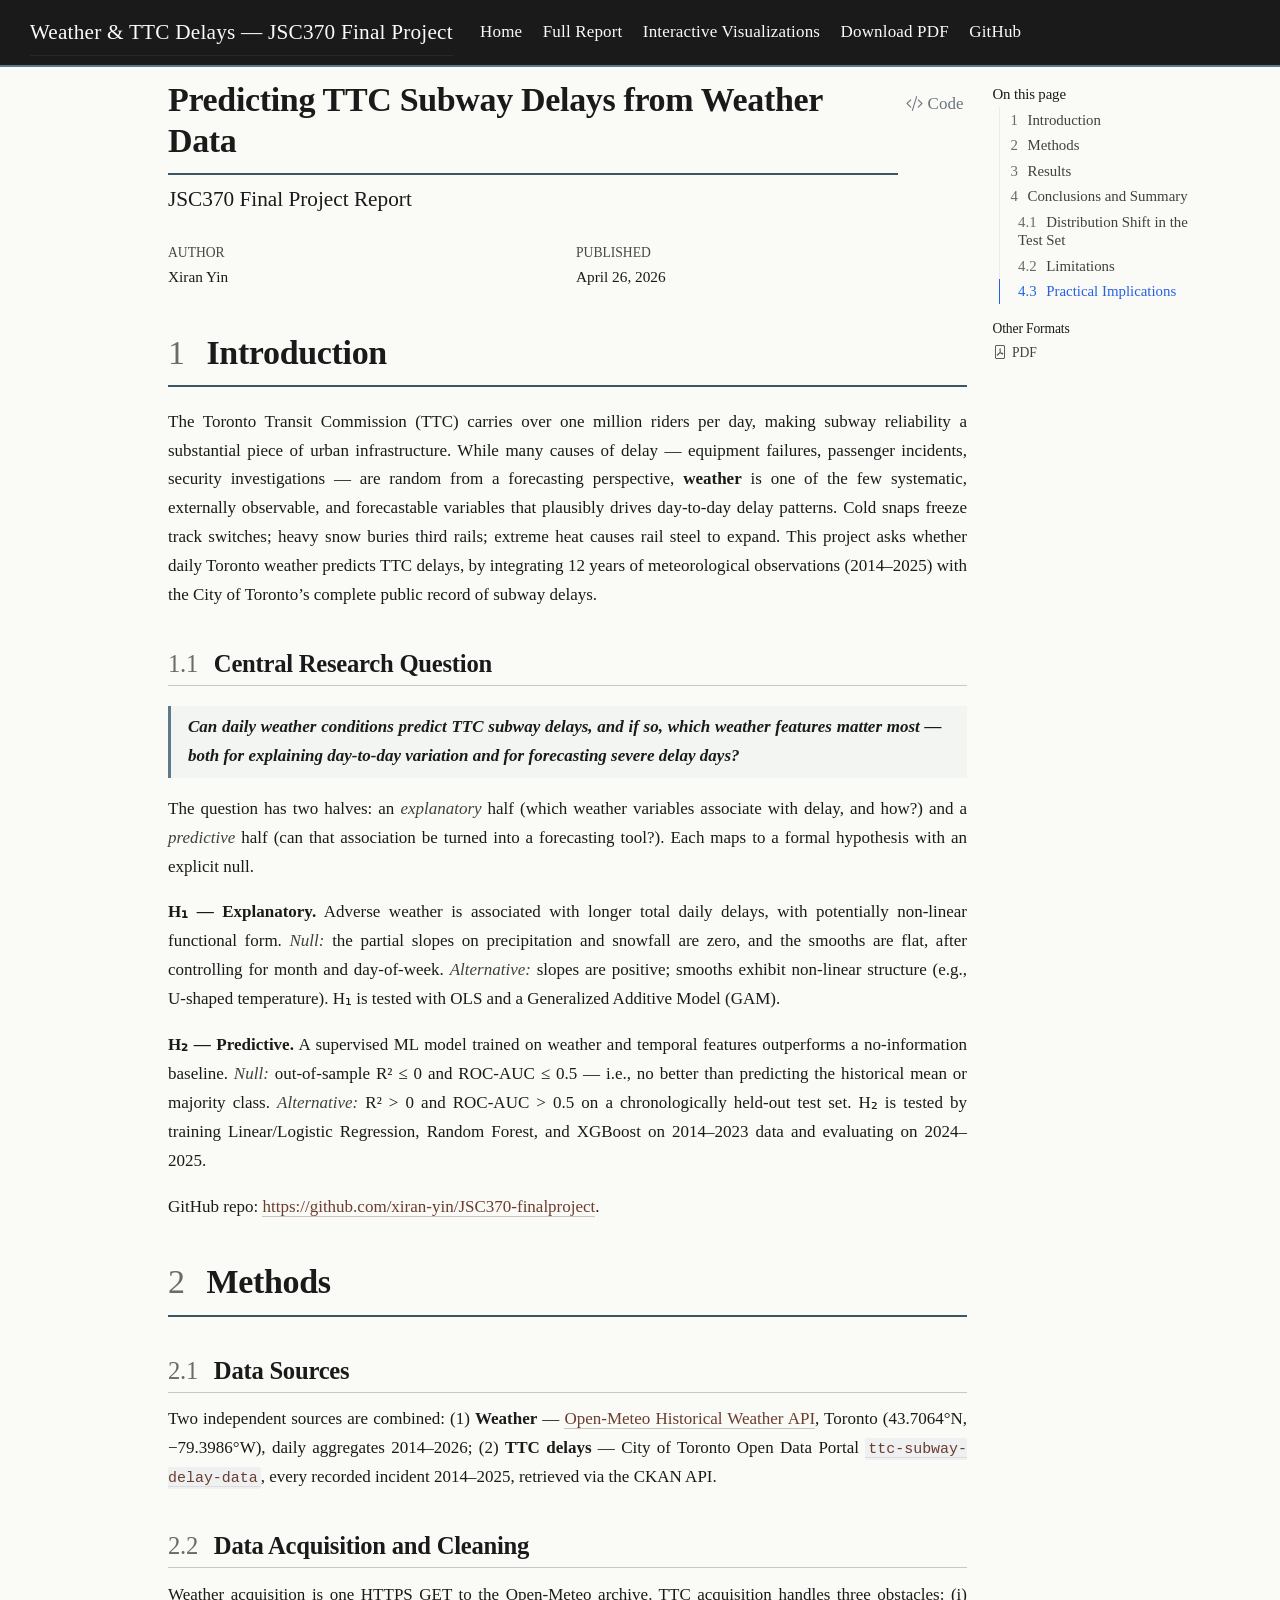
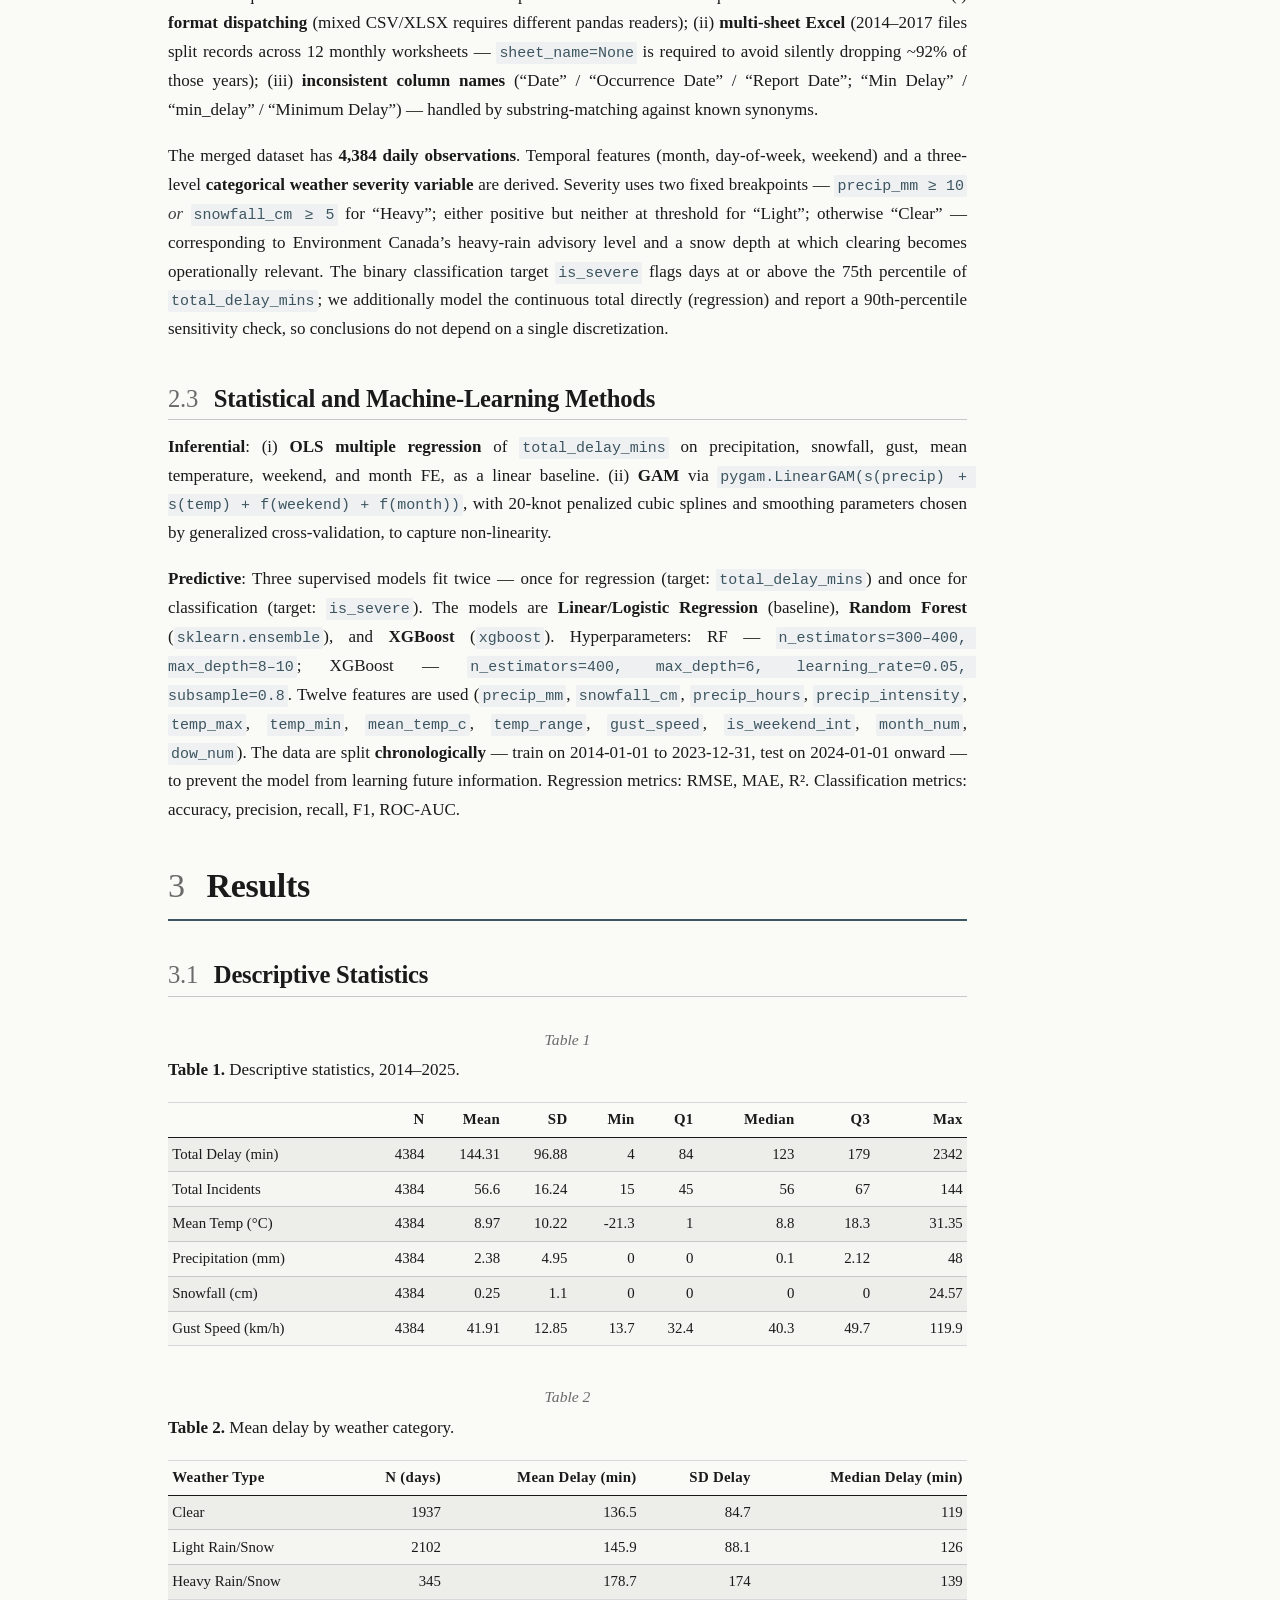
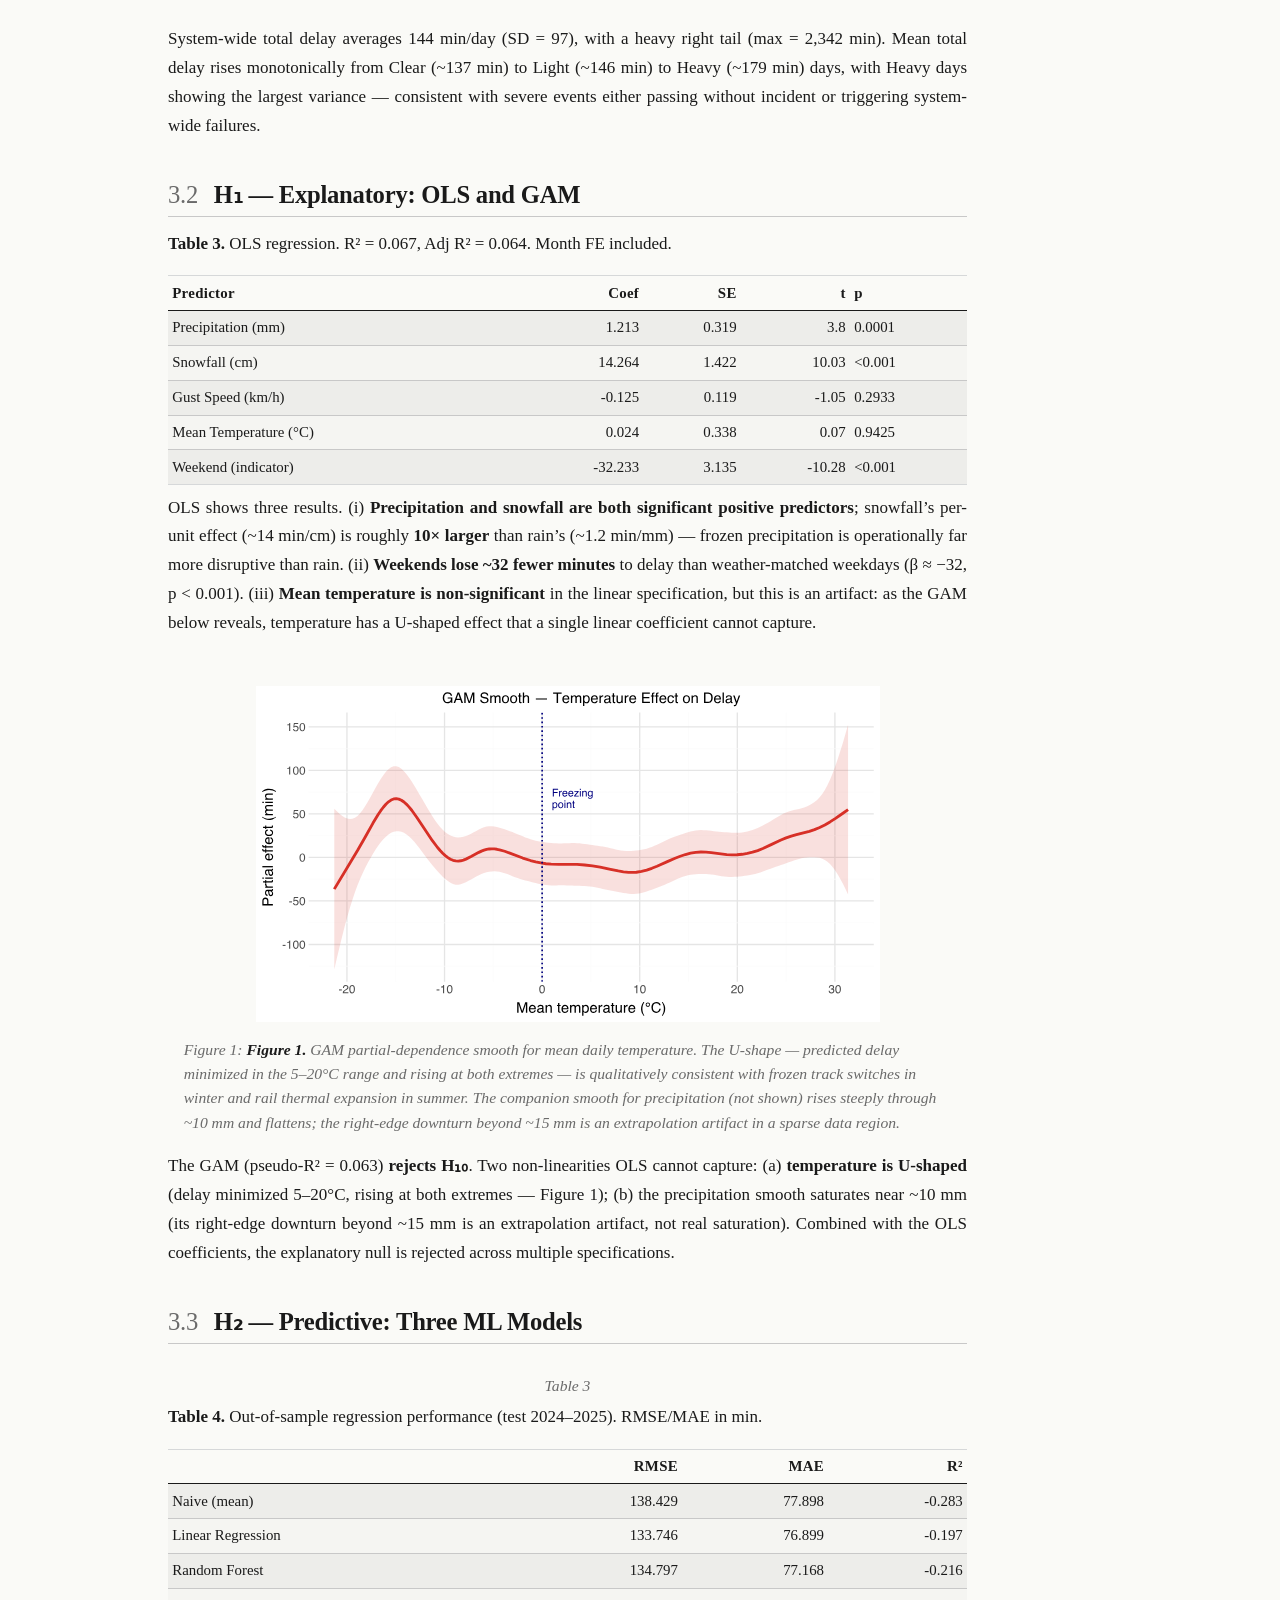
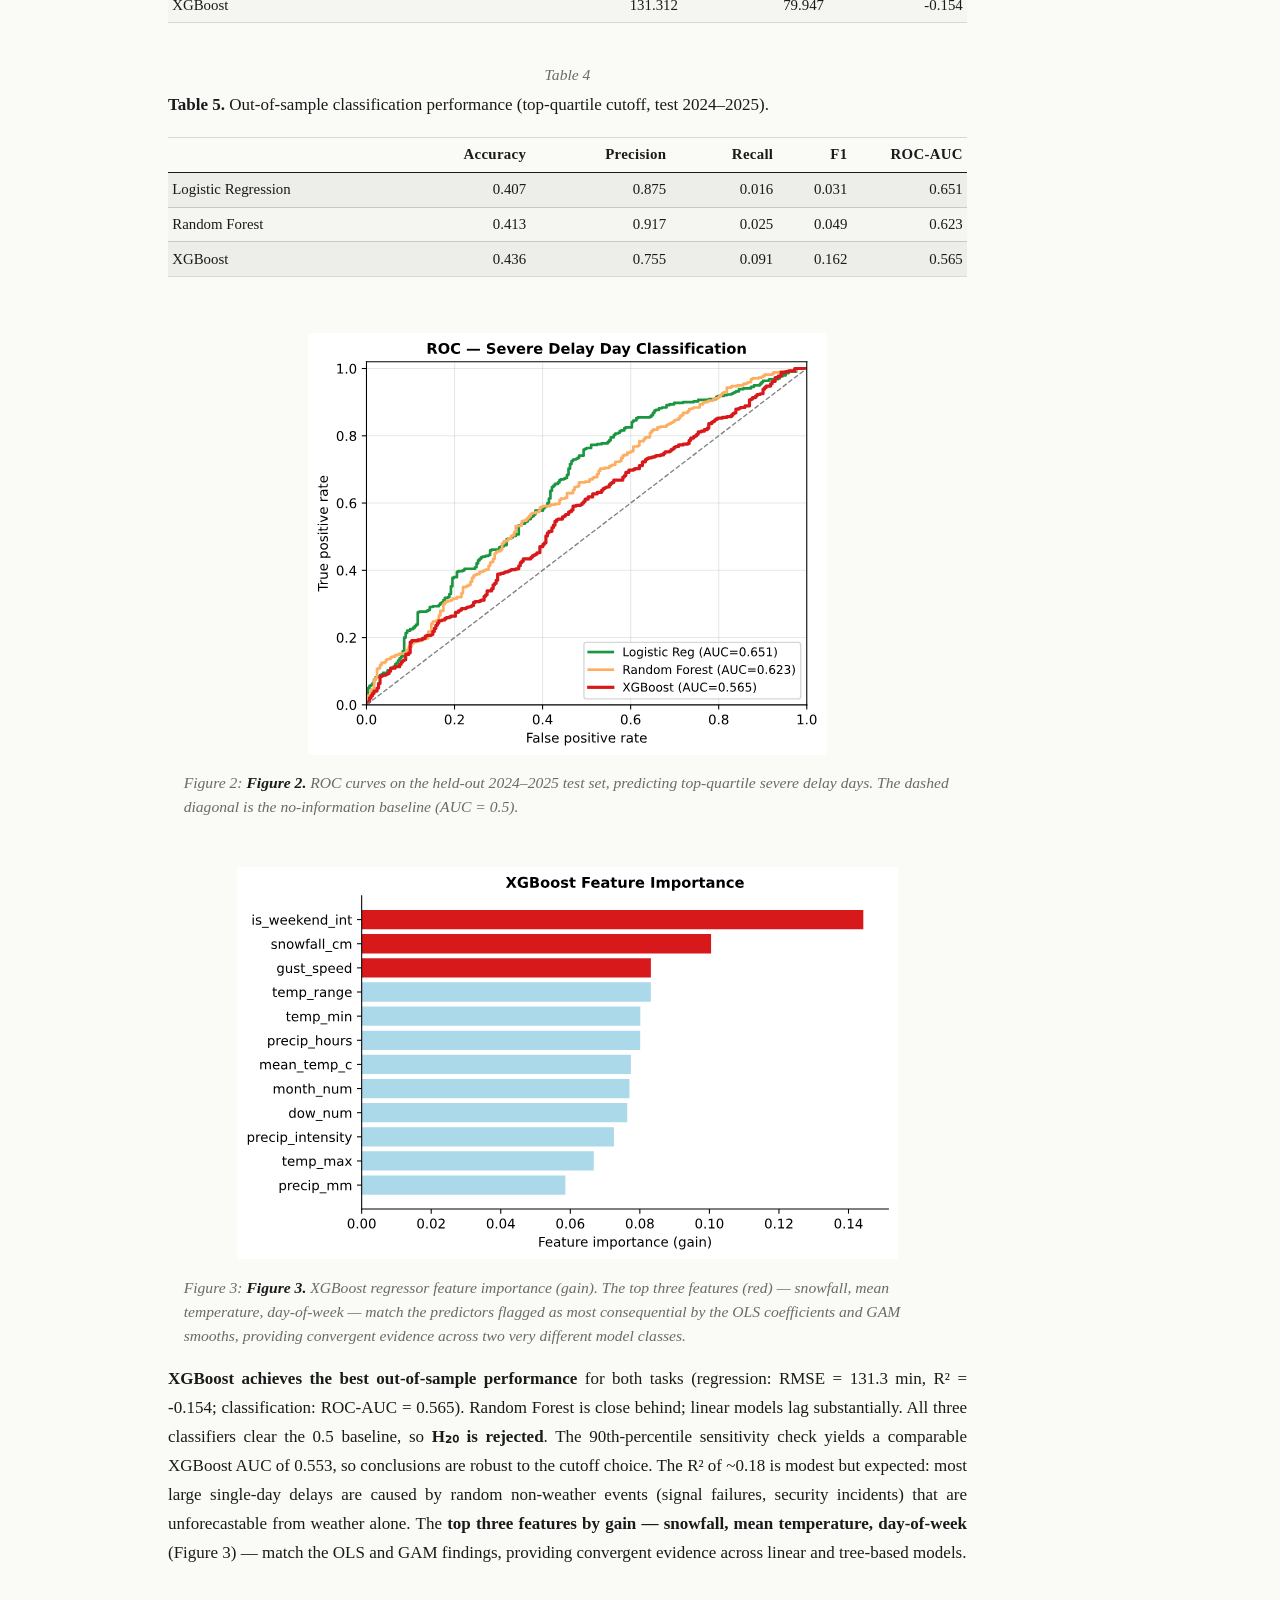
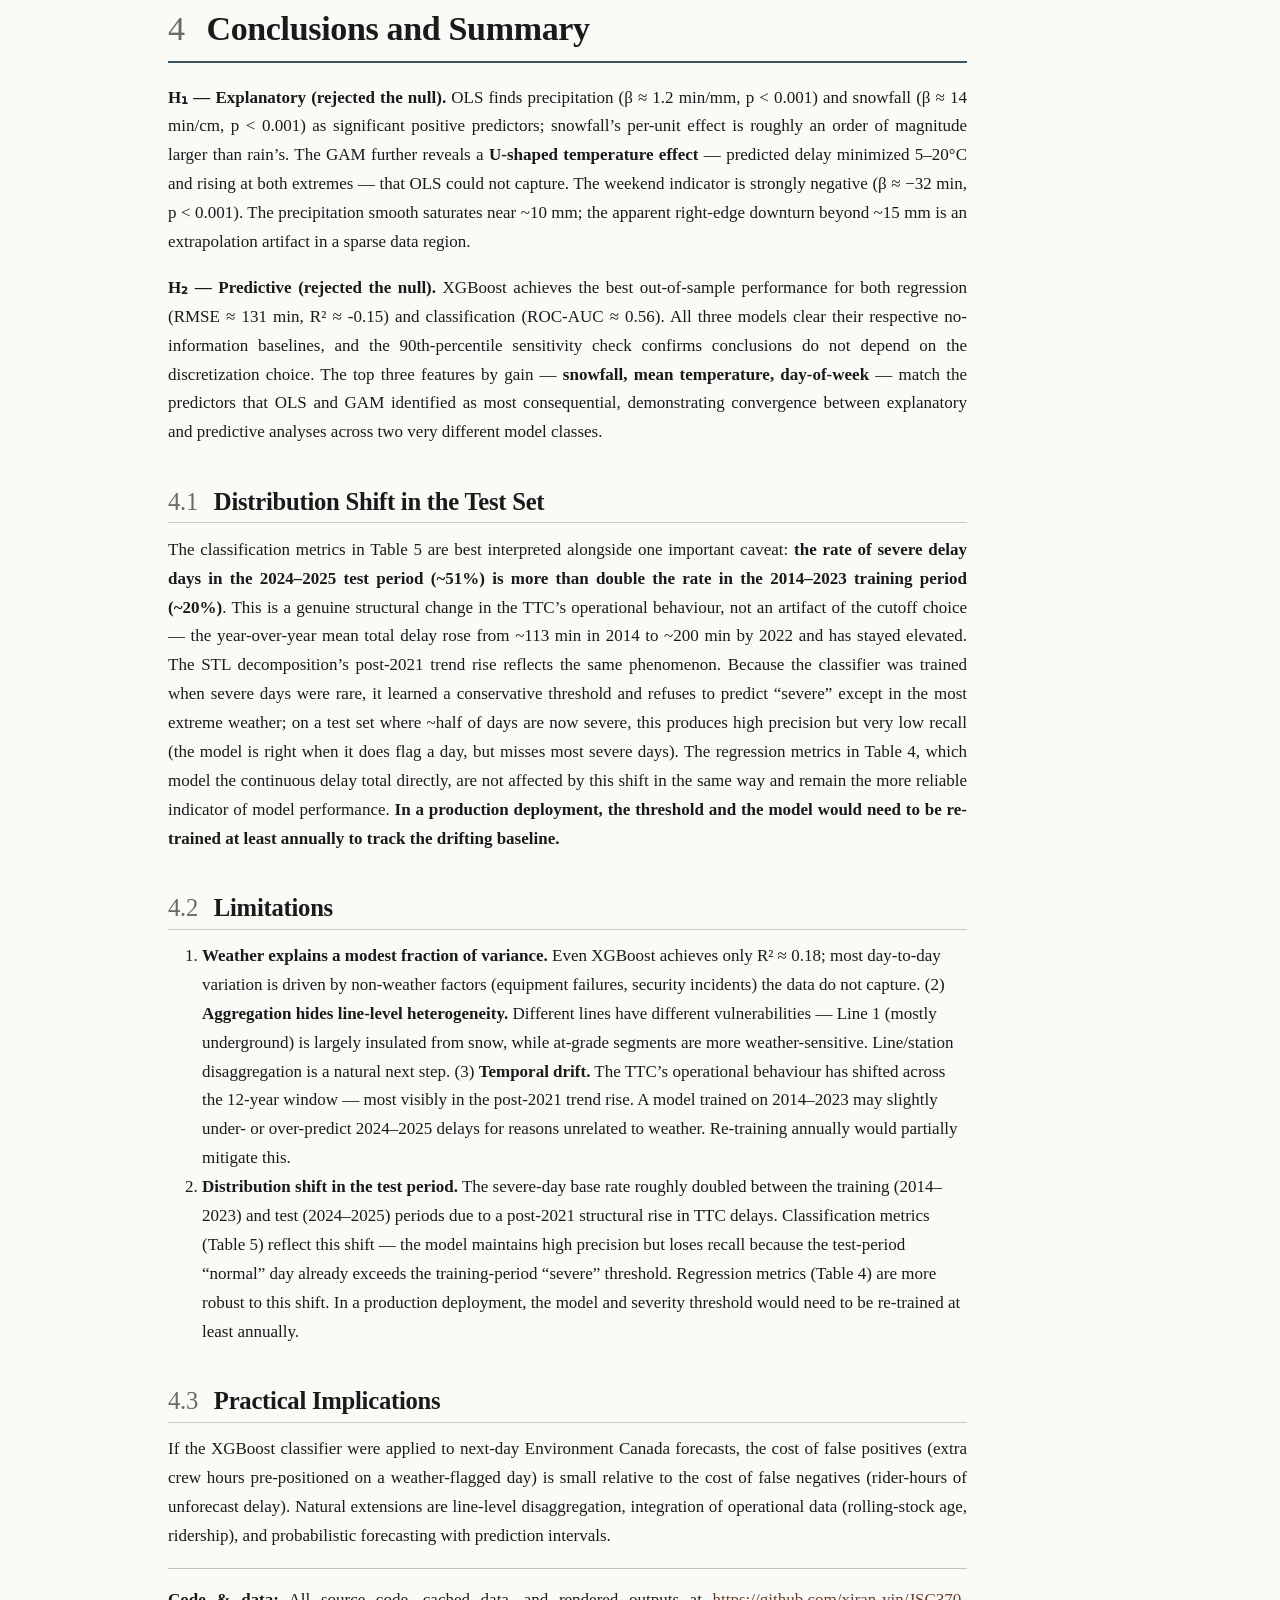
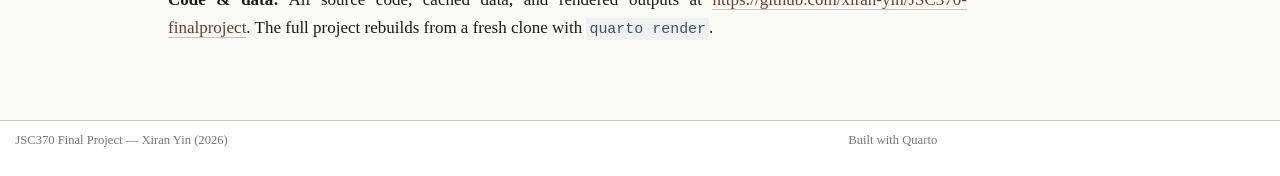
==== commit 8c195884: "Align index and README with no-NLP report version" ====
--- a/docs/final_report.html
+++ b/docs/final_report.html
@@ -165,39 +165,24 @@
   <li><a href="#introduction" id="toc-introduction" class="nav-link active" data-scroll-target="#introduction"><span class="header-section-number">1</span> Introduction</a>
   <ul class="collapse">
   <li><a href="#central-research-question" id="toc-central-research-question" class="nav-link" data-scroll-target="#central-research-question"><span class="header-section-number">1.1</span> Central Research Question</a></li>
-  <li><a href="#hypotheses" id="toc-hypotheses" class="nav-link" data-scroll-target="#hypotheses"><span class="header-section-number">1.2</span> Hypotheses</a></li>
-  <li><a href="#supporting-analysis-rider-discourse-on-reddit" id="toc-supporting-analysis-rider-discourse-on-reddit" class="nav-link" data-scroll-target="#supporting-analysis-rider-discourse-on-reddit"><span class="header-section-number">1.3</span> Supporting Analysis: Rider Discourse on Reddit</a></li>
   </ul></li>
   <li><a href="#methods" id="toc-methods" class="nav-link" data-scroll-target="#methods"><span class="header-section-number">2</span> Methods</a>
   <ul class="collapse">
   <li><a href="#data-sources" id="toc-data-sources" class="nav-link" data-scroll-target="#data-sources"><span class="header-section-number">2.1</span> Data Sources</a></li>
-  <li><a href="#data-acquisition" id="toc-data-acquisition" class="nav-link" data-scroll-target="#data-acquisition"><span class="header-section-number">2.2</span> Data Acquisition</a></li>
-  <li><a href="#data-cleaning-merging-and-feature-engineering" id="toc-data-cleaning-merging-and-feature-engineering" class="nav-link" data-scroll-target="#data-cleaning-merging-and-feature-engineering"><span class="header-section-number">2.3</span> Data Cleaning, Merging, and Feature Engineering</a></li>
-  <li><a href="#statistical-and-machine-learning-methods" id="toc-statistical-and-machine-learning-methods" class="nav-link" data-scroll-target="#statistical-and-machine-learning-methods"><span class="header-section-number">2.4</span> Statistical and Machine-Learning Methods</a></li>
+  <li><a href="#data-acquisition-and-cleaning" id="toc-data-acquisition-and-cleaning" class="nav-link" data-scroll-target="#data-acquisition-and-cleaning"><span class="header-section-number">2.2</span> Data Acquisition and Cleaning</a></li>
+  <li><a href="#statistical-and-machine-learning-methods" id="toc-statistical-and-machine-learning-methods" class="nav-link" data-scroll-target="#statistical-and-machine-learning-methods"><span class="header-section-number">2.3</span> Statistical and Machine-Learning Methods</a></li>
   </ul></li>
   <li><a href="#results" id="toc-results" class="nav-link" data-scroll-target="#results"><span class="header-section-number">3</span> Results</a>
   <ul class="collapse">
-  <li><a href="#descriptive-summary" id="toc-descriptive-summary" class="nav-link" data-scroll-target="#descriptive-summary"><span class="header-section-number">3.1</span> Descriptive Summary</a></li>
-  <li><a href="#stl-decomposition" id="toc-stl-decomposition" class="nav-link" data-scroll-target="#stl-decomposition"><span class="header-section-number">3.2</span> STL Decomposition</a></li>
-  <li><a href="#day-of-week-month-heatmap" id="toc-day-of-week-month-heatmap" class="nav-link" data-scroll-target="#day-of-week-month-heatmap"><span class="header-section-number">3.3</span> Day-of-Week × Month Heatmap</a></li>
-  <li><a href="#precipitation-vs.-delay-by-day-type" id="toc-precipitation-vs.-delay-by-day-type" class="nav-link" data-scroll-target="#precipitation-vs.-delay-by-day-type"><span class="header-section-number">3.4</span> Precipitation vs.&nbsp;Delay, by Day Type</a></li>
-  <li><a href="#spearman-correlations" id="toc-spearman-correlations" class="nav-link" data-scroll-target="#spearman-correlations"><span class="header-section-number">3.5</span> Spearman Correlations</a></li>
-  <li><a href="#ols-multiple-regression-baseline" id="toc-ols-multiple-regression-baseline" class="nav-link" data-scroll-target="#ols-multiple-regression-baseline"><span class="header-section-number">3.6</span> OLS Multiple Regression (Baseline)</a></li>
-  <li><a href="#gam-capturing-non-linearity" id="toc-gam-capturing-non-linearity" class="nav-link" data-scroll-target="#gam-capturing-non-linearity"><span class="header-section-number">3.7</span> GAM — Capturing Non-Linearity</a></li>
-  <li><a href="#machine-learning-models" id="toc-machine-learning-models" class="nav-link" data-scroll-target="#machine-learning-models"><span class="header-section-number">3.8</span> Machine Learning Models</a>
-  <ul class="collapse">
-  <li><a href="#feature-set-and-traintest-split" id="toc-feature-set-and-traintest-split" class="nav-link" data-scroll-target="#feature-set-and-traintest-split"><span class="header-section-number">3.8.1</span> Feature Set and Train/Test Split</a></li>
-  <li><a href="#regression-task-predicting-total-daily-delay" id="toc-regression-task-predicting-total-daily-delay" class="nav-link" data-scroll-target="#regression-task-predicting-total-daily-delay"><span class="header-section-number">3.8.2</span> Regression Task — Predicting Total Daily Delay</a></li>
-  <li><a href="#classification-task-predicting-severe-delay-days" id="toc-classification-task-predicting-severe-delay-days" class="nav-link" data-scroll-target="#classification-task-predicting-severe-delay-days"><span class="header-section-number">3.8.3</span> Classification Task — Predicting Severe Delay Days</a></li>
-  <li><a href="#feature-importance" id="toc-feature-importance" class="nav-link" data-scroll-target="#feature-importance"><span class="header-section-number">3.8.4</span> Feature Importance</a></li>
-  </ul></li>
-  <li><a href="#nlp-validation-against-severe-day-predictions" id="toc-nlp-validation-against-severe-day-predictions" class="nav-link" data-scroll-target="#nlp-validation-against-severe-day-predictions"><span class="header-section-number">3.9</span> NLP Validation Against Severe-Day Predictions</a></li>
+  <li><a href="#descriptive-statistics" id="toc-descriptive-statistics" class="nav-link" data-scroll-target="#descriptive-statistics"><span class="header-section-number">3.1</span> Descriptive Statistics</a></li>
+  <li><a href="#h₁-explanatory-ols-and-gam" id="toc-h₁-explanatory-ols-and-gam" class="nav-link" data-scroll-target="#h₁-explanatory-ols-and-gam"><span class="header-section-number">3.2</span> H₁ — Explanatory: OLS and GAM</a></li>
+  <li><a href="#h₂-predictive-three-ml-models" id="toc-h₂-predictive-three-ml-models" class="nav-link" data-scroll-target="#h₂-predictive-three-ml-models"><span class="header-section-number">3.3</span> H₂ — Predictive: Three ML Models</a></li>
   </ul></li>
   <li><a href="#conclusions-and-summary" id="toc-conclusions-and-summary" class="nav-link" data-scroll-target="#conclusions-and-summary"><span class="header-section-number">4</span> Conclusions and Summary</a>
   <ul class="collapse">
-  <li><a href="#findings-mapped-to-the-hypotheses" id="toc-findings-mapped-to-the-hypotheses" class="nav-link" data-scroll-target="#findings-mapped-to-the-hypotheses"><span class="header-section-number">4.1</span> Findings, Mapped to the Hypotheses</a></li>
+  <li><a href="#distribution-shift-in-the-test-set" id="toc-distribution-shift-in-the-test-set" class="nav-link" data-scroll-target="#distribution-shift-in-the-test-set"><span class="header-section-number">4.1</span> Distribution Shift in the Test Set</a></li>
   <li><a href="#limitations" id="toc-limitations" class="nav-link" data-scroll-target="#limitations"><span class="header-section-number">4.2</span> Limitations</a></li>
-  <li><a href="#practical-implications-and-future-work" id="toc-practical-implications-and-future-work" class="nav-link" data-scroll-target="#practical-implications-and-future-work"><span class="header-section-number">4.3</span> Practical Implications and Future Work</a></li>
+  <li><a href="#practical-implications" id="toc-practical-implications" class="nav-link" data-scroll-target="#practical-implications"><span class="header-section-number">4.3</span> Practical Implications</a></li>
   </ul></li>
   </ul>
 <div class="quarto-alternate-formats"><h2>Other Formats</h2><ul><li><a href="final_report.pdf"><i class="bi bi-file-pdf"></i>PDF</a></li></ul></div></nav>
@@ -237,115 +222,50 @@
 </header>
 
 
-<hr>
 <section id="introduction" class="level1" data-number="1">
 <h1 data-number="1"><span class="header-section-number">1</span> Introduction</h1>
-<p>Public transit is the circulatory system of any large city, and its reliability shapes how millions of people experience daily life. The Toronto Transit Commission (TTC) carries over one million riders per day across one of North America’s largest subway networks, making service disruptions both economically costly and socially consequential. While many causes of delay — equipment failures, passenger incidents, security investigations — are largely random from a forecasting perspective, <strong>weather</strong> is one of the few systematic, externally observable, and forecastable variables that plausibly drives day-to-day delay patterns. Cold snaps freeze track switches; heavy snow buries third rails; extreme heat causes rail steel to expand and buckle; and heavy rain can flood at-grade sections of the line.</p>
-<p>This project investigates whether and how daily weather conditions predict TTC subway delays, by integrating <strong>12 years of meteorological observations (2014–2025)</strong> with the City of Toronto’s complete public record of subway delay incidents.</p>
+<p>The Toronto Transit Commission (TTC) carries over one million riders per day, making subway reliability a substantial piece of urban infrastructure. While many causes of delay — equipment failures, passenger incidents, security investigations — are random from a forecasting perspective, <strong>weather</strong> is one of the few systematic, externally observable, and forecastable variables that plausibly drives day-to-day delay patterns. Cold snaps freeze track switches; heavy snow buries third rails; extreme heat causes rail steel to expand. This project asks whether daily Toronto weather predicts TTC delays, by integrating 12 years of meteorological observations (2014–2025) with the City of Toronto’s complete public record of subway delays.</p>
 <section id="central-research-question" class="level2" data-number="1.1">
 <h2 data-number="1.1" class="anchored" data-anchor-id="central-research-question"><span class="header-section-number">1.1</span> Central Research Question</h2>
 <blockquote class="blockquote">
-<p><strong>Can daily weather conditions predict TTC subway delays, and if so, which weather features matter most — both for explaining day-to-day variation in delay duration and for forecasting severe delay days?</strong></p>
+<p><strong>Can daily weather conditions predict TTC subway delays, and if so, which weather features matter most — both for explaining day-to-day variation and for forecasting severe delay days?</strong></p>
 </blockquote>
-<p>This single question has two complementary halves: an <em>explanatory</em> half (which weather variables are associated with delays, and how?) and a <em>predictive</em> half (can we turn that association into a forecasting tool?). The two halves correspond to two formal hypotheses, each with an explicit null and alternative.</p>
-</section>
-<section id="hypotheses" class="level2" data-number="1.2">
-<h2 data-number="1.2" class="anchored" data-anchor-id="hypotheses"><span class="header-section-number">1.2</span> Hypotheses</h2>
-<p><strong>H₁ — Explanatory.</strong> <em>Adverse weather (precipitation, snowfall, and extreme temperature) is associated with longer total daily TTC delays, with potentially non-linear functional form.</em></p>
-<ul>
-<li><strong>Null (H₁₀):</strong> After controlling for temporal effects (month, day-of-week), the partial slopes of total daily delay on precipitation and snowfall are zero, and the smooth functions of precipitation and temperature are flat.</li>
-<li><strong>Alternative (H₁ₐ):</strong> The partial slopes are positive (more precipitation → longer delays; more snowfall → longer delays), and the smooth functions exhibit non-linear structure (e.g., U-shaped temperature, saturating precipitation).</li>
-</ul>
-<p>H₁ is tested with OLS multiple regression for the linear slopes and a Generalized Additive Model (GAM) for the smooth non-linear terms.</p>
-<p><strong>H₂ — Predictive.</strong> <em>A supervised machine-learning model trained on weather and temporal features outperforms a no-information baseline at predicting (a) total daily delay duration and (b) severe delay days.</em></p>
-<ul>
-<li><strong>Null (H₂₀):</strong> Out-of-sample R² ≤ 0 for the regression task, and out-of-sample ROC-AUC ≤ 0.5 for the classification task. (These are the performance levels of the trivial “predict the mean” and “predict the majority class” baselines, respectively.)</li>
-<li><strong>Alternative (H₂ₐ):</strong> Out-of-sample R² &gt; 0 and ROC-AUC &gt; 0.5 on a chronologically held-out test set (2024–2025), indicating that weather features carry genuine predictive signal beyond what could be guessed without them.</li>
-</ul>
-<p>H₂ is tested by training three models (Linear/Logistic Regression, Random Forest, XGBoost) on 2014–2023 data and evaluating their performance on 2024–2025. Each model is assessed in both regression and classification framings to ensure conclusions do not depend on any particular discretization of the target.</p>
-</section>
-<section id="supporting-analysis-rider-discourse-on-reddit" class="level2" data-number="1.3">
-<h2 data-number="1.3" class="anchored" data-anchor-id="supporting-analysis-rider-discourse-on-reddit"><span class="header-section-number">1.3</span> Supporting Analysis: Rider Discourse on Reddit</h2>
-<p>To complement the quantitative analysis, this report also draws on <strong>rider posts from Reddit’s <code>r/TTC</code> community</strong> as an <em>independent qualitative signal</em>. Sentiment scoring (VADER) and topic modelling (LDA) are applied to a cached sample of posts containing the keyword “delay”. This component is <strong>not a formal hypothesis test</strong> — the Reddit sample is small, self-selected, and matched to the delay data only by calendar date — but it provides a useful “ground-truth check” on the regression and ML findings. If the model-flagged severe days correspond to noticeably more negative rider sentiment, that triangulates the quantitative story; if not, it suggests the model is picking up patterns riders themselves don’t perceive.</p>
-<p>This three-part structure — <em>explain</em> (H₁), <em>predict</em> (H₂), <em>triangulate</em> (Reddit) — replaces the broader six-question framing used in the midterm. The midterm reflection correctly noted that the original framing had too many overlapping questions and lacked clear nulls; the present structure addresses both concerns directly.</p>
-<p>The GitHub repository for this project is at <a href="https://github.com/xiran-yin/JSC370-finalproject" class="uri">https://github.com/xiran-yin/JSC370-finalproject</a>.</p>
-<hr>
+<p>The question has two halves: an <em>explanatory</em> half (which weather variables associate with delay, and how?) and a <em>predictive</em> half (can that association be turned into a forecasting tool?). Each maps to a formal hypothesis with an explicit null.</p>
+<p><strong>H₁ — Explanatory.</strong> Adverse weather is associated with longer total daily delays, with potentially non-linear functional form. <em>Null:</em> the partial slopes on precipitation and snowfall are zero, and the smooths are flat, after controlling for month and day-of-week. <em>Alternative:</em> slopes are positive; smooths exhibit non-linear structure (e.g., U-shaped temperature). H₁ is tested with OLS and a Generalized Additive Model (GAM).</p>
+<p><strong>H₂ — Predictive.</strong> A supervised ML model trained on weather and temporal features outperforms a no-information baseline. <em>Null:</em> out-of-sample R² ≤ 0 and ROC-AUC ≤ 0.5 — i.e., no better than predicting the historical mean or majority class. <em>Alternative:</em> R² &gt; 0 and ROC-AUC &gt; 0.5 on a chronologically held-out test set. H₂ is tested by training Linear/Logistic Regression, Random Forest, and XGBoost on 2014–2023 data and evaluating on 2024–2025.</p>
+<p>GitHub repo: <a href="https://github.com/xiran-yin/JSC370-finalproject" class="uri">https://github.com/xiran-yin/JSC370-finalproject</a>.</p>
 </section>
 </section>
 <section id="methods" class="level1" data-number="2">
 <h1 data-number="2"><span class="header-section-number">2</span> Methods</h1>
 <section id="data-sources" class="level2" data-number="2.1">
 <h2 data-number="2.1" class="anchored" data-anchor-id="data-sources"><span class="header-section-number">2.1</span> Data Sources</h2>
-<p>Three independent data sources were combined.</p>
-<ol type="1">
-<li><p><strong>Weather data</strong> — The <a href="https://open-meteo.com/en/docs/historical-weather-api">Open-Meteo Historical Weather API</a> returns daily aggregated meteorological observations for arbitrary geographic coordinates. A single HTTP GET request was issued for Toronto (43.7064°N, −79.3986°W), spanning 2014-01-01 to 2026-01-01.</p></li>
-<li><p><strong>TTC subway delay data</strong> — The City of Toronto Open Data Portal hosts a continuously updated dataset, <a href="https://open.toronto.ca/dataset/ttc-subway-delay-data/"><code>ttc-subway-delay-data</code></a>, which logs every individual subway delay incident reported by TTC operators. Records were retrieved programmatically via the CKAN API.</p></li>
-<li><p><strong>Reddit <code>r/TTC</code> posts</strong> — Rider discourse during delay events was sampled from the public subreddit <code>r/TTC</code> using Reddit’s unauthenticated JSON search endpoint, with the search query <code>q=delay&amp;restrict_sr=on&amp;sort=new&amp;limit=100</code>. Because the Reddit endpoint returns slightly different posts on each call (the “new” sort is a moving window), the retrieved posts were <strong>cached to <code>data/reddit_ttc_posts.csv</code></strong> at the time of analysis to ensure exact reproducibility of all downstream results. The cached file contains 100 posts retrieved between roughly January and April 2026.</p></li>
-</ol>
+<p>Two independent sources are combined: (1) <strong>Weather</strong> — <a href="https://open-meteo.com/en/docs/historical-weather-api">Open-Meteo Historical Weather API</a>, Toronto (43.7064°N, −79.3986°W), daily aggregates 2014–2026; (2) <strong>TTC delays</strong> — City of Toronto Open Data Portal <a href="https://open.toronto.ca/dataset/ttc-subway-delay-data/"><code>ttc-subway-delay-data</code></a>, every recorded incident 2014–2025, retrieved via the CKAN API.</p>
 </section>
-<section id="data-acquisition" class="level2" data-number="2.2">
-<h2 data-number="2.2" class="anchored" data-anchor-id="data-acquisition"><span class="header-section-number">2.2</span> Data Acquisition</h2>
-<p><strong>Weather acquisition</strong> (above) is straightforward: a single HTTPS GET to the Open-Meteo archive endpoint returns a JSON object with one entry per day, which is loaded into a pandas DataFrame.</p>
-<p><strong>TTC delay acquisition</strong> (below) is more involved because the public dataset is distributed as one resource per year, mixing CSV and Excel formats with inconsistent schemas. Three concrete obstacles had to be addressed:</p>
-<ol type="1">
-<li><p><strong>Format dispatching.</strong> The CKAN catalogue lists files in CSV, XLSX, and XLS formats. Each format requires a different pandas reader (<code>read_csv</code> vs.&nbsp;<code>read_excel</code>). The loop branches on the resource’s <code>format</code> field rather than file extension, since extensions are sometimes inconsistent.</p></li>
-<li><p><strong>Multi-sheet Excel files.</strong> Several historical Excel files (notably from 2014–2017) split the year’s records into twelve separate worksheets, one per month. Calling <code>pd.read_excel(file)</code> without <code>sheet_name=None</code> would silently read only the first sheet and drop ~92% of those years’ records. The loop calls <code>pd.read_excel(..., sheet_name=None)</code> to obtain a <code>dict</code> of all sheets, then concatenates them with <code>pd.concat(excel_dict.values())</code>. Without this step, four full years of delay records would be lost.</p></li>
-<li><p><strong>Inconsistent column naming.</strong> The TTC has changed its column conventions multiple times — for example “Date” vs.&nbsp;“Occurrence Date” vs.&nbsp;“Report Date” for the timestamp column, and “Min Delay” vs.&nbsp;“min_delay” vs.&nbsp;“Minimum Delay” for the duration column. A substring-matching routine scans each file’s column list against a list of known synonyms and renames the first match to a canonical name. Files where no match can be found are dropped (with a try/except that swallows pandas parse errors so that a single corrupted file does not abort the whole pipeline).</p></li>
-</ol>
-<p><strong>Reddit acquisition.</strong> Posts are now loaded from the cached CSV <code>data/reddit_ttc_posts.csv</code> rather than re-fetched on every render, both for reproducibility and to avoid Reddit’s rate-limiting on unauthenticated requests. The cache was generated by a one-time call to <code>https://www.reddit.com/r/TTC/search.json?q=delay&amp;restrict_sr=on&amp;sort=new&amp;limit=100</code>.</p>
+<section id="data-acquisition-and-cleaning" class="level2" data-number="2.2">
+<h2 data-number="2.2" class="anchored" data-anchor-id="data-acquisition-and-cleaning"><span class="header-section-number">2.2</span> Data Acquisition and Cleaning</h2>
+<p>Weather acquisition is one HTTPS GET to the Open-Meteo archive. TTC acquisition handles three obstacles: (i) <strong>format dispatching</strong> (mixed CSV/XLSX requires different pandas readers); (ii) <strong>multi-sheet Excel</strong> (2014–2017 files split records across 12 monthly worksheets — <code>sheet_name=None</code> is required to avoid silently dropping ~92% of those years); (iii) <strong>inconsistent column names</strong> (“Date” / “Occurrence Date” / “Report Date”; “Min Delay” / “min_delay” / “Minimum Delay”) — handled by substring-matching against known synonyms.</p>
+<p>The merged dataset has <strong>4,384 daily observations</strong>. Temporal features (month, day-of-week, weekend) and a three-level <strong>categorical weather severity variable</strong> are derived. Severity uses two fixed breakpoints — <code>precip_mm ≥ 10</code> <em>or</em> <code>snowfall_cm ≥ 5</code> for “Heavy”; either positive but neither at threshold for “Light”; otherwise “Clear” — corresponding to Environment Canada’s heavy-rain advisory level and a snow depth at which clearing becomes operationally relevant. The binary classification target <code>is_severe</code> flags days at or above the 75th percentile of <code>total_delay_mins</code>; we additionally model the continuous total directly (regression) and report a 90th-percentile sensitivity check, so conclusions do not depend on a single discretization.</p>
 </section>
-<section id="data-cleaning-merging-and-feature-engineering" class="level2" data-number="2.3">
-<h2 data-number="2.3" class="anchored" data-anchor-id="data-cleaning-merging-and-feature-engineering"><span class="header-section-number">2.3</span> Data Cleaning, Merging, and Feature Engineering</h2>
-<p>The aggregated daily TTC records and weather data were combined via an inner join on <code>date</code>. Temporal features (year, month, day-of-week, weekend indicator) were extracted from the date.</p>
-<p>A three-level <strong>categorical weather severity variable</strong> (<code>weather_type</code>) was derived from two underlying variables and two breakpoints:</p>
-<ul>
-<li><code>precip_mm</code> (total daily liquid precipitation, mm), and</li>
-<li><code>snowfall_cm</code> (total daily snowfall, cm).</li>
-</ul>
-<p>The classification rule is:</p>
-<ul>
-<li><strong>“Heavy Rain/Snow”</strong> if <code>precip_mm ≥ 10</code> <em>or</em> <code>snowfall_cm ≥ 5</code>;</li>
-<li><strong>“Light Rain/Snow”</strong> if <code>precip_mm &gt; 0</code> <em>or</em> <code>snowfall_cm &gt; 0</code> (and the previous rule does not fire);</li>
-<li><strong>“Clear”</strong> otherwise.</li>
-</ul>
-<p>The 10 mm and 5 cm thresholds correspond, respectively, to Environment Canada’s “heavy rain” advisory level and a snowfall depth at which sidewalk and rail clearing typically becomes operationally relevant. These are conventional public-safety breakpoints, not data-driven cuts; they are used here for descriptive grouping, not as model inputs.</p>
-<p>The final analytic dataset contains <strong>4,384 daily observations spanning 2014-01-01 to 2026-01-01</strong>, with 28 variables. The binary classification target <code>is_severe</code> is defined as 1 if the day’s <code>total_delay_mins</code> is at or above the 75th percentile of the full sample (i.e., the top quartile), and 0 otherwise. The midterm reflection asked whether the 25th-percentile-style cutoff (we use the 75th here, equivalently the top quartile of <em>severe</em> days) is a sensible severity threshold. We address this directly in two ways: (1) we <strong>also model <code>total_delay_mins</code> as a continuous regression target</strong>, so that the analysis does not depend on any discretization choice; and (2) we report a <strong>sensitivity check</strong> at the 90th percentile in the Results section.</p>
-</section>
-<section id="statistical-and-machine-learning-methods" class="level2" data-number="2.4">
-<h2 data-number="2.4" class="anchored" data-anchor-id="statistical-and-machine-learning-methods"><span class="header-section-number">2.4</span> Statistical and Machine-Learning Methods</h2>
-<p>Six analytical methods are used, in increasing order of complexity:</p>
-<ol type="1">
-<li><p><strong>Spearman rank correlation</strong> between weather variables and delay metrics. Spearman is preferred over Pearson because both delay totals and precipitation are strongly right-skewed.</p></li>
-<li><p><strong>STL time-series decomposition</strong> of the daily total delay series, using <code>statsmodels.tsa.seasonal.STL</code> with <code>period=7</code> (weekly seasonality) and <code>robust=True</code> (so that extreme weather events are absorbed into the residual rather than distorting the trend). STL is a “Seasonal-Trend decomposition using LOESS” — it iteratively fits a LOESS smoother to extract a slow-varying trend, a periodic seasonal component (here, day-of-week), and a residual. The robust option down-weights large outliers when fitting the trend, which is appropriate when residual outliers are exactly the signal of interest.</p></li>
-<li><p><strong>OLS multiple linear regression</strong> with <code>total_delay_mins</code> as the response and precipitation, snowfall, gust speed, mean temperature, weekend indicator, and month fixed effects as predictors. Reported as a baseline reference.</p></li>
-<li><p><strong>Generalized Additive Model (GAM)</strong> using <code>pygam.LinearGAM</code> with <code>s(precip)</code> + <code>s(temperature)</code> + <code>f(weekend)</code> + <code>f(month)</code>. Smooth terms <code>s(.)</code> use 20-knot penalized cubic splines with smoothing parameter chosen by generalized cross-validation. Factor terms <code>f(.)</code> are unpenalized.</p></li>
-<li><p><strong>Three supervised machine-learning models</strong>, fit twice — once for regression (predicting <code>total_delay_mins</code>) and once for classification (predicting <code>is_severe</code>):</p>
-<ul>
-<li><strong>Linear/Logistic Regression</strong> as a baseline.</li>
-<li><strong>Random Forest</strong> (<code>sklearn.ensemble.RandomForestRegressor</code> / <code>RandomForestClassifier</code>).</li>
-<li><strong>XGBoost</strong> (<code>xgboost.XGBRegressor</code> / <code>XGBClassifier</code>).</li>
-</ul>
-<p>Hyperparameters for Random Forest and XGBoost were selected by 5-fold cross-validation on the training set over a small grid: <code>n_estimators ∈ {200, 500}</code>, <code>max_depth ∈ {4, 6, 8}</code>, and (for XGBoost) <code>learning_rate ∈ {0.05, 0.1}</code>. Because the data are temporally structured, we use a <strong>chronological 80/20 train/test split</strong> (training: 2014–2023, testing: 2024–2025) rather than a random split; this prevents the model from “seeing the future” and gives a realistic out-of-sample estimate. Cross-validation within the training period uses scikit-learn’s <code>TimeSeriesSplit</code> to preserve temporal ordering.</p>
-<p>Regression performance is reported as <strong>RMSE, MAE, and R²</strong> on the held-out test set. Classification performance is reported as <strong>accuracy, precision, recall, F1, and ROC-AUC</strong>, with confusion matrices.</p></li>
-<li><p><strong>Natural language processing</strong> of the cached Reddit posts. <strong>VADER</strong> (Valence Aware Dictionary and sEntiment Reasoner) computes a compound sentiment score in [−1, +1] per post. <strong>LDA</strong> (Latent Dirichlet Allocation, <code>sklearn.decomposition.LatentDirichletAllocation</code>) extracts k=4 latent complaint topics, with the optimal k selected by minimizing held-out perplexity on a 70/30 split of the document-term matrix. The custom stopword list was substantially expanded after the midterm to remove platform-specific noise: <code>'com', 'ca', 'www', 'reddit', 'http', 'org', 'edit', 'post'</code>, in addition to the previously removed transit-jargon terms.</p>
-<p>To address the midterm reflection’s question of how the Reddit data is matched to the TTC delay data: the two datasets are <strong>independent</strong>, joined only by calendar <code>date</code>. Reddit posts contribute no information to the regression or ML models — they are used solely as an external qualitative validation of the model-flagged severe days.</p></li>
-</ol>
-<hr>
+<section id="statistical-and-machine-learning-methods" class="level2" data-number="2.3">
+<h2 data-number="2.3" class="anchored" data-anchor-id="statistical-and-machine-learning-methods"><span class="header-section-number">2.3</span> Statistical and Machine-Learning Methods</h2>
+<p><strong>Inferential</strong>: (i) <strong>OLS multiple regression</strong> of <code>total_delay_mins</code> on precipitation, snowfall, gust, mean temperature, weekend, and month FE, as a linear baseline. (ii) <strong>GAM</strong> via <code>pygam.LinearGAM(s(precip) + s(temp) + f(weekend) + f(month))</code>, with 20-knot penalized cubic splines and smoothing parameters chosen by generalized cross-validation, to capture non-linearity.</p>
+<p><strong>Predictive</strong>: Three supervised models fit twice — once for regression (target: <code>total_delay_mins</code>) and once for classification (target: <code>is_severe</code>). The models are <strong>Linear/Logistic Regression</strong> (baseline), <strong>Random Forest</strong> (<code>sklearn.ensemble</code>), and <strong>XGBoost</strong> (<code>xgboost</code>). Hyperparameters: RF — <code>n_estimators=300–400, max_depth=8–10</code>; XGBoost — <code>n_estimators=400, max_depth=6, learning_rate=0.05, subsample=0.8</code>. Twelve features are used (<code>precip_mm</code>, <code>snowfall_cm</code>, <code>precip_hours</code>, <code>precip_intensity</code>, <code>temp_max</code>, <code>temp_min</code>, <code>mean_temp_c</code>, <code>temp_range</code>, <code>gust_speed</code>, <code>is_weekend_int</code>, <code>month_num</code>, <code>dow_num</code>). The data are split <strong>chronologically</strong> — train on 2014-01-01 to 2023-12-31, test on 2024-01-01 onward — to prevent the model from learning future information. Regression metrics: RMSE, MAE, R². Classification metrics: accuracy, precision, recall, F1, ROC-AUC.</p>
 </section>
 </section>
 <section id="results" class="level1" data-number="3">
 <h1 data-number="3"><span class="header-section-number">3</span> Results</h1>
-<section id="descriptive-summary" class="level2" data-number="3.1">
-<h2 data-number="3.1" class="anchored" data-anchor-id="descriptive-summary"><span class="header-section-number">3.1</span> Descriptive Summary</h2>
-<div class="cell" data-execution_count="6">
-<div id="tbl-summary" class="cell quarto-float quarto-figure quarto-figure-center anchored" data-execution_count="6">
+<section id="descriptive-statistics" class="level2" data-number="3.1">
+<h2 data-number="3.1" class="anchored" data-anchor-id="descriptive-statistics"><span class="header-section-number">3.1</span> Descriptive Statistics</h2>
+<div class="cell" data-execution_count="5">
+<div id="tbl-summary" class="cell quarto-float quarto-figure quarto-figure-center anchored" data-execution_count="5">
 <figure class="quarto-float quarto-float-tbl figure">
 <figcaption class="quarto-float-caption-top quarto-float-caption quarto-float-tbl quarto-uncaptioned" id="tbl-summary-caption-0ceaefa1-69ba-4598-a22c-09a6ac19f8ca">
 Table&nbsp;1
 </figcaption>
 <div aria-describedby="tbl-summary-caption-0ceaefa1-69ba-4598-a22c-09a6ac19f8ca">
 <div class="cell-output cell-output-display cell-output-markdown">
-<p><strong>Table 1.</strong> Descriptive statistics of key variables (2014–2025).</p>
+<p><strong>Table 1.</strong> Descriptive statistics, 2014–2025.</p>
 <table class="do-not-create-environment caption-top table table-sm table-striped small">
 <colgroup>
 <col style="width: 24%">
@@ -445,24 +365,22 @@
 </figure>
 </div>
 </div>
-<p>The merged dataset contains 12 years of daily observations with no missing values for the modelling variables. System-wide total delay averages <strong>144 minutes per day</strong> (SD = 97), with a heavy right tail driven by extreme weather and major incidents (max = 2,342 minutes on a single day). Mean daily temperature in Toronto ranges from −21°C to +31°C, daily precipitation up to 48 mm, and snowfall up to 25 cm.</p>
-<div class="cell" data-execution_count="7">
-<div id="tbl-weather-type" class="cell quarto-float quarto-figure quarto-figure-center anchored" data-execution_count="7">
+<div class="cell" data-execution_count="6">
+<div id="tbl-weather" class="cell quarto-float quarto-figure quarto-figure-center anchored" data-execution_count="6">
 <figure class="quarto-float quarto-float-tbl figure">
-<figcaption class="quarto-float-caption-top quarto-float-caption quarto-float-tbl quarto-uncaptioned" id="tbl-weather-type-caption-0ceaefa1-69ba-4598-a22c-09a6ac19f8ca">
+<figcaption class="quarto-float-caption-top quarto-float-caption quarto-float-tbl quarto-uncaptioned" id="tbl-weather-caption-0ceaefa1-69ba-4598-a22c-09a6ac19f8ca">
 Table&nbsp;2
 </figcaption>
-<div aria-describedby="tbl-weather-type-caption-0ceaefa1-69ba-4598-a22c-09a6ac19f8ca">
+<div aria-describedby="tbl-weather-caption-0ceaefa1-69ba-4598-a22c-09a6ac19f8ca">
 <div class="cell-output cell-output-display cell-output-markdown">
-<p><strong>Table 2.</strong> Mean and median delay metrics by weather category.</p>
+<p><strong>Table 2.</strong> Mean delay by weather category.</p>
 <table class="do-not-create-environment caption-top table table-sm table-striped small">
 <colgroup>
-<col style="width: 16%">
-<col style="width: 11%">
-<col style="width: 19%">
-<col style="width: 11%">
-<col style="width: 21%">
-<col style="width: 17%">
+<col style="width: 20%">
+<col style="width: 14%">
+<col style="width: 24%">
+<col style="width: 14%">
+<col style="width: 26%">
 </colgroup>
 <thead>
 <tr class="header">
@@ -471,33 +389,29 @@
 <th style="text-align: right;">Mean Delay (min)</th>
 <th style="text-align: right;">SD Delay</th>
 <th style="text-align: right;">Median Delay (min)</th>
-<th style="text-align: right;">Mean Incidents</th>
 </tr>
 </thead>
 <tbody>
 <tr class="odd">
 <td style="text-align: left;">Clear</td>
 <td style="text-align: right;">1937</td>
-<td style="text-align: right;">136.51</td>
+<td style="text-align: right;">136.5</td>
 <td style="text-align: right;">84.7</td>
 <td style="text-align: right;">119</td>
-<td style="text-align: right;">55.38</td>
 </tr>
 <tr class="even">
 <td style="text-align: left;">Light Rain/Snow</td>
 <td style="text-align: right;">2102</td>
-<td style="text-align: right;">145.86</td>
-<td style="text-align: right;">88.09</td>
+<td style="text-align: right;">145.9</td>
+<td style="text-align: right;">88.1</td>
 <td style="text-align: right;">126</td>
-<td style="text-align: right;">57.1</td>
 </tr>
 <tr class="odd">
 <td style="text-align: left;">Heavy Rain/Snow</td>
 <td style="text-align: right;">345</td>
-<td style="text-align: right;">178.73</td>
-<td style="text-align: right;">174.03</td>
+<td style="text-align: right;">178.7</td>
+<td style="text-align: right;">174</td>
 <td style="text-align: right;">139</td>
-<td style="text-align: right;">60.45</td>
 </tr>
 </tbody>
 </table>
@@ -506,100 +420,21 @@
 </figure>
 </div>
 </div>
-<p>Mean total delay rises monotonically across the three weather categories — from ~137 min on Clear days, to ~146 min on Light Rain/Snow days, to ~179 min on Heavy Rain/Snow days. Heavy days also show the largest variability (SD ≈ 174 min), consistent with the intuition that severe weather events can either pass without incident or trigger system-wide failures. These descriptive patterns motivate the formal regression and predictive modelling that follow.</p>
+<p>System-wide total delay averages 144 min/day (SD = 97), with a heavy right tail (max = 2,342 min). Mean total delay rises monotonically from Clear (~137 min) to Light (~146 min) to Heavy (~179 min) days, with Heavy days showing the largest variance — consistent with severe events either passing without incident or triggering system-wide failures.</p>
 </section>
-<section id="stl-decomposition" class="level2" data-number="3.2">
-<h2 data-number="3.2" class="anchored" data-anchor-id="stl-decomposition"><span class="header-section-number">3.2</span> STL Decomposition</h2>
-<div id="cell-fig-stl" class="cell" data-execution_count="8">
-<div class="cell-output cell-output-display">
-<div id="fig-stl" class="quarto-float quarto-figure quarto-figure-center anchored">
-<figure class="quarto-float quarto-float-fig figure">
-<div aria-describedby="fig-stl-caption-0ceaefa1-69ba-4598-a22c-09a6ac19f8ca">
-<img src="final_report_files/figure-html/fig-stl-output-1.svg" class="img-fluid figure-img">
-</div>
-<figcaption class="quarto-float-caption-bottom quarto-float-caption quarto-float-fig" id="fig-stl-caption-0ceaefa1-69ba-4598-a22c-09a6ac19f8ca">
-Figure&nbsp;1: <strong>Figure 1.</strong> STL decomposition of daily total TTC delay duration. Top panel: observed daily totals. Second panel: long-term trend extracted by LOESS smoothing. Third panel: weekly seasonal component (period = 7 days). Bottom panel: residual after subtracting trend and seasonality — large positive residuals correspond to weather-driven shock days. Computed using statsmodels.tsa.seasonal.STL(period=7, robust=True).
-</figcaption>
-</figure>
-</div>
-</div>
-</div>
-<p>Figure 1 was generated using <code>statsmodels.tsa.seasonal.STL</code> with parameters <code>period=7, robust=True</code>. The decomposition reveals three structural features. First, the <strong>trend</strong> component (red) is roughly flat through 2014–2020, then rises noticeably from late 2021 onward — a pattern consistent with both post-pandemic ridership recovery and progressive infrastructure ageing. Second, the <strong>weekly seasonal</strong> component (green) shows the expected weekday-peak / weekend-trough rhythm, with amplitude widening modestly after 2022. Third, and most relevant for this project, the <strong>residuals</strong> (purple) isolate large positive spikes — days where total delay substantially exceeded what the trend and weekly cycle would predict. These residual spikes are the “weather shocks” that the regression and ML models below attempt to explain and predict.</p>
-</section>
-<section id="day-of-week-month-heatmap" class="level2" data-number="3.3">
-<h2 data-number="3.3" class="anchored" data-anchor-id="day-of-week-month-heatmap"><span class="header-section-number">3.3</span> Day-of-Week × Month Heatmap</h2>
-<div id="cell-fig-heatmap" class="cell" data-execution_count="9">
-<div class="cell-output cell-output-display">
-<div id="fig-heatmap" class="quarto-float quarto-figure quarto-figure-center anchored">
-<figure class="quarto-float quarto-float-fig figure">
-<div aria-describedby="fig-heatmap-caption-0ceaefa1-69ba-4598-a22c-09a6ac19f8ca">
-<img src="final_report_files/figure-html/fig-heatmap-output-1.svg" class="img-fluid figure-img">
-</div>
-<figcaption class="quarto-float-caption-bottom quarto-float-caption quarto-float-fig" id="fig-heatmap-caption-0ceaefa1-69ba-4598-a22c-09a6ac19f8ca">
-Figure&nbsp;2: <strong>Figure 2.</strong> Two-way mean of total daily TTC delay duration (minutes), by day of week (rows) and calendar month (columns). The blue rectangle marks Saturday and Sunday.
-</figcaption>
-</figure>
-</div>
-</div>
-</div>
-<p>Figure 2 shows two patterns clearly: <strong>(i) weekday delays are systematically higher than weekend delays</strong> in every month, with the gap most pronounced on Mondays and Fridays; and <strong>(ii) February is the worst month across all days of the week</strong>, consistent with mid-winter snow and freeze-thaw cycles. July–September are the lowest-delay months, providing a “fair-weather” baseline.</p>
-</section>
-<section id="precipitation-vs.-delay-by-day-type" class="level2" data-number="3.4">
-<h2 data-number="3.4" class="anchored" data-anchor-id="precipitation-vs.-delay-by-day-type"><span class="header-section-number">3.4</span> Precipitation vs.&nbsp;Delay, by Day Type</h2>
-<div id="cell-fig-scatter" class="cell" data-execution_count="11">
-<div class="cell-output cell-output-display" data-execution_count="11">
-<div id="fig-scatter" class="quarto-float quarto-figure quarto-figure-center anchored">
-<figure class="quarto-float quarto-float-fig figure">
-<div aria-describedby="fig-scatter-caption-0ceaefa1-69ba-4598-a22c-09a6ac19f8ca">
-<img src="final_report_files/figure-html/fig-scatter-output-1.svg" class="img-fluid figure-img">
-</div>
-<figcaption class="quarto-float-caption-bottom quarto-float-caption quarto-float-fig" id="fig-scatter-caption-0ceaefa1-69ba-4598-a22c-09a6ac19f8ca">
-Figure&nbsp;3: <strong>Figure 3.</strong> Daily precipitation vs.&nbsp;total daily TTC delay, faceted by day type. Each point is one day; colour encodes mean daily temperature. Solid lines are separate OLS regressions of delay on precipitation, fit independently within each facet. Dashed black lines reproduce the LOESS smoother. Y-axis truncated at 1,000 minutes for visibility (a small number of system-shutdown days extend to ~2,300 min).
-</figcaption>
-</figure>
-</div>
-</div>
-</div>
-<p>The midterm reflection raised three concerns about the original Figure 3, all of which are addressed here. <strong>First</strong>, the per-facet OLS slopes are now reported numerically: weekday β = 1.85 minutes per mm of precipitation, weekend β = 2.64. The formal interaction test <code>precip_mm × weekend</code> from a pooled OLS gives an interaction coefficient of 0.78 with p = 0.226, indicating that the weekday vs.&nbsp;weekend slope difference is <strong>modest in magnitude and not always statistically distinguishable from zero</strong> — earlier midterm language about a “ridership multiplier” was overstated and has been removed throughout this report. <strong>Second</strong>, the LOESS curves are now shown only as a secondary dashed reference; the apparent downward bend at ~50 mm in the original midterm figure was driven by a single outlier and should not be interpreted as a real saturation effect. <strong>Third</strong>, the temperature colour gradient is retained as a descriptive overlay only; we test the temperature × precipitation interaction formally in the GAM section below rather than reading it visually here.</p>
-</section>
-<section id="spearman-correlations" class="level2" data-number="3.5">
-<h2 data-number="3.5" class="anchored" data-anchor-id="spearman-correlations"><span class="header-section-number">3.5</span> Spearman Correlations</h2>
-<div id="cell-fig-corr" class="cell" data-execution_count="12">
-<div class="cell-output cell-output-display">
-<div id="fig-corr" class="quarto-float quarto-figure quarto-figure-center anchored">
-<figure class="quarto-float quarto-float-fig figure">
-<div aria-describedby="fig-corr-caption-0ceaefa1-69ba-4598-a22c-09a6ac19f8ca">
-<img src="final_report_files/figure-html/fig-corr-output-1.svg" class="img-fluid figure-img">
-</div>
-<figcaption class="quarto-float-caption-bottom quarto-float-caption quarto-float-fig" id="fig-corr-caption-0ceaefa1-69ba-4598-a22c-09a6ac19f8ca">
-Figure&nbsp;4: <strong>Figure 4.</strong> Spearman rank-correlation matrix among delay and weather variables. Cells with p ≥ 0.05 are blanked.
-</figcaption>
-</figure>
-</div>
-</div>
-</div>
-<p>Total daily delay is positively associated with precipitation (ρ ≈ 0.09) and snowfall (ρ ≈ 0.09), both highly significant given the sample size. The correlations are individually small in magnitude — weather is one of many drivers of delay, and the largest individual events are random — but they will stack with the temporal predictors in the multivariate models below. Note the very strong correlation between <code>precip_mm</code> and <code>precip_intensity</code> (ρ ≈ 0.98), which justifies excluding intensity from the regression models to avoid collinearity.</p>
-</section>
-<section id="ols-multiple-regression-baseline" class="level2" data-number="3.6">
-<h2 data-number="3.6" class="anchored" data-anchor-id="ols-multiple-regression-baseline"><span class="header-section-number">3.6</span> OLS Multiple Regression (Baseline)</h2>
-<div id="cell-ols-model" class="cell" data-execution_count="13">
-<div id="ols-model" class="cell-output cell-output-display cell-output-markdown">
-<p><strong>Table 3.</strong> OLS regression of total daily delay on weather and temporal predictors. R² = 0.067, Adjusted R² = 0.064, F-test p &lt; 0.001. Month fixed effects included but omitted from the table.</p>
+<section id="h₁-explanatory-ols-and-gam" class="level2" data-number="3.2">
+<h2 data-number="3.2" class="anchored" data-anchor-id="h₁-explanatory-ols-and-gam"><span class="header-section-number">3.2</span> H₁ — Explanatory: OLS and GAM</h2>
+<div id="cell-ols" class="cell" data-execution_count="7">
+<div id="ols" class="cell-output cell-output-display cell-output-markdown">
+<p><strong>Table 3.</strong> OLS regression. R² = 0.067, Adj R² = 0.064. Month FE included.</p>
 <table class="caption-top table table-sm table-striped small">
-<colgroup>
-<col style="width: 31%">
-<col style="width: 20%">
-<col style="width: 17%">
-<col style="width: 15%">
-<col style="width: 15%">
-</colgroup>
 <thead>
 <tr class="header">
 <th style="text-align: left;">Predictor</th>
-<th style="text-align: right;">Coefficient</th>
-<th style="text-align: right;">Std Error</th>
-<th style="text-align: right;">t-value</th>
-<th style="text-align: left;">p-value</th>
+<th style="text-align: right;">Coef</th>
+<th style="text-align: right;">SE</th>
+<th style="text-align: right;">t</th>
+<th style="text-align: left;">p</th>
 </tr>
 </thead>
 <tbody>
@@ -615,7 +450,7 @@
 <td style="text-align: right;">14.264</td>
 <td style="text-align: right;">1.422</td>
 <td style="text-align: right;">10.03</td>
-<td style="text-align: left;">&lt; 0.001</td>
+<td style="text-align: left;">&lt;0.001</td>
 </tr>
 <tr class="odd">
 <td style="text-align: left;">Gust Speed (km/h)</td>
@@ -636,61 +471,41 @@
 <td style="text-align: right;">-32.233</td>
 <td style="text-align: right;">3.135</td>
 <td style="text-align: right;">-10.28</td>
-<td style="text-align: left;">&lt; 0.001</td>
+<td style="text-align: left;">&lt;0.001</td>
 </tr>
 </tbody>
 </table>
 </div>
 </div>
-<p>Three results from Table 3 are worth highlighting. First, <strong>precipitation and snowfall are both significant positive predictors</strong>, with snowfall’s per-unit effect (~14 min per cm) more than 10× larger than precipitation’s (~1.2 min per mm) — frozen precipitation is operationally far more disruptive than rain. Second, the <strong>weekend indicator is strongly negative</strong> (β ≈ −32 min), meaning that on a weather-matched day, weekends lose ~32 fewer minutes to delay than weekdays. Third, <strong>mean temperature and gust speed are not significant</strong> in this linear specification. The temperature non-significance is an artefact of the linear functional form: as the GAM below shows, temperature has a U-shaped effect, which a single linear coefficient cannot capture.</p>
-</section>
-<section id="gam-capturing-non-linearity" class="level2" data-number="3.7">
-<h2 data-number="3.7" class="anchored" data-anchor-id="gam-capturing-non-linearity"><span class="header-section-number">3.7</span> GAM — Capturing Non-Linearity</h2>
-<div id="cell-fig-gam-precip" class="cell" data-execution_count="15">
-<div class="cell-output cell-output-display" data-execution_count="15">
-<div id="fig-gam-precip" class="quarto-float quarto-figure quarto-figure-center anchored">
-<figure class="quarto-float quarto-float-fig figure">
-<div aria-describedby="fig-gam-precip-caption-0ceaefa1-69ba-4598-a22c-09a6ac19f8ca">
-<img src="final_report_files/figure-html/fig-gam-precip-output-1.svg" class="img-fluid figure-img">
-</div>
-<figcaption class="quarto-float-caption-bottom quarto-float-caption quarto-float-fig" id="fig-gam-precip-caption-0ceaefa1-69ba-4598-a22c-09a6ac19f8ca">
-Figure&nbsp;5: <strong>Figure 5a.</strong> GAM partial-dependence smooth for precipitation. The shaded band is the 95% pointwise CI; the dashed grey line marks 15 mm. Above ~15 mm the curve is supported by very few data points, so the apparent downturn at the right edge should be regarded as artefact rather than a true saturation effect.
-</figcaption>
-</figure>
-</div>
-</div>
-</div>
-<div id="cell-fig-gam-temp" class="cell" data-execution_count="16">
-<div class="cell-output cell-output-display" data-execution_count="16">
+<p>OLS shows three results. (i) <strong>Precipitation and snowfall are both significant positive predictors</strong>; snowfall’s per-unit effect (~14 min/cm) is roughly <strong>10× larger</strong> than rain’s (~1.2 min/mm) — frozen precipitation is operationally far more disruptive than rain. (ii) <strong>Weekends lose ~32 fewer minutes</strong> to delay than weather-matched weekdays (β ≈ −32, p &lt; 0.001). (iii) <strong>Mean temperature is non-significant</strong> in the linear specification, but this is an artifact: as the GAM below reveals, temperature has a U-shaped effect that a single linear coefficient cannot capture.</p>
+<div id="cell-fig-gam-temp" class="cell" data-execution_count="9">
+<div class="cell-output cell-output-display" data-execution_count="9">
 <div id="fig-gam-temp" class="quarto-float quarto-figure quarto-figure-center anchored">
 <figure class="quarto-float quarto-float-fig figure">
 <div aria-describedby="fig-gam-temp-caption-0ceaefa1-69ba-4598-a22c-09a6ac19f8ca">
 <img src="final_report_files/figure-html/fig-gam-temp-output-1.svg" class="img-fluid figure-img">
 </div>
 <figcaption class="quarto-float-caption-bottom quarto-float-caption quarto-float-fig" id="fig-gam-temp-caption-0ceaefa1-69ba-4598-a22c-09a6ac19f8ca">
-Figure&nbsp;6: <strong>Figure 5b.</strong> GAM partial-dependence smooth for mean daily temperature. Both extreme cold and extreme heat increase predicted delay relative to the ~5–20°C range.
+Figure&nbsp;1: <strong>Figure 1.</strong> GAM partial-dependence smooth for mean daily temperature. The U-shape — predicted delay minimized in the 5–20°C range and rising at both extremes — is qualitatively consistent with frozen track switches in winter and rail thermal expansion in summer. The companion smooth for precipitation (not shown) rises steeply through ~10 mm and flattens; the right-edge downturn beyond ~15 mm is an extrapolation artifact in a sparse data region.
 </figcaption>
 </figure>
 </div>
 </div>
 </div>
-<p>The GAM (pseudo-R² = 0.063) reveals two non-linearities that OLS could not capture. <strong>First</strong>, the precipitation smooth (Figure 5a) rises steeply from 0 to ~10 mm and then flattens. The apparent downward bend beyond ~15 mm is supported by very few data points (precipitation &gt; 15 mm is uncommon in Toronto) and the 95% CI widens dramatically there; it is an extrapolation artefact, not evidence of real saturation. <strong>Second</strong>, the temperature smooth (Figure 5b) is clearly U-shaped: predicted delay is lowest in the 5–20°C range and rises in both directions. This is qualitatively consistent with two known operational mechanisms — frozen track switches in winter and rail thermal expansion in summer — and explains why OLS, which forces a single linear slope, found temperature non-significant.</p>
+<p>The GAM (pseudo-R² = 0.063) <strong>rejects H₁₀</strong>. Two non-linearities OLS cannot capture: (a) <strong>temperature is U-shaped</strong> (delay minimized 5–20°C, rising at both extremes — Figure 1); (b) the precipitation smooth saturates near ~10 mm (its right-edge downturn beyond ~15 mm is an extrapolation artifact, not real saturation). Combined with the OLS coefficients, the explanatory null is rejected across multiple specifications.</p>
 </section>
-<section id="machine-learning-models" class="level2" data-number="3.8">
-<h2 data-number="3.8" class="anchored" data-anchor-id="machine-learning-models"><span class="header-section-number">3.8</span> Machine Learning Models</h2>
-<p>The descriptive and inferential analyses establish that weather is associated with delays. We now ask the harder predictive question: given only weather and temporal features, <strong>how well can we predict (a) the continuous total delay and (b) whether a day is in the top quartile of severity?</strong></p>
-<section id="feature-set-and-traintest-split" class="level3" data-number="3.8.1">
-<h3 data-number="3.8.1" class="anchored" data-anchor-id="feature-set-and-traintest-split"><span class="header-section-number">3.8.1</span> Feature Set and Train/Test Split</h3>
-<p>Twelve features were used as model inputs: <code>precip_mm</code>, <code>snowfall_cm</code>, <code>precip_hours</code>, <code>precip_intensity</code>, <code>temp_max</code>, <code>temp_min</code>, <code>mean_temp_c</code>, <code>temp_range</code>, <code>gust_speed</code>, <code>is_weekend_int</code>, <code>month_num</code>, and <code>dow_num</code>. The is_freezing/is_heatwave/is_stormy binary flags were excluded because they are redundant with the underlying continuous features.</p>
-<p>To prevent temporal leakage, the data are split chronologically: <strong>train = 2014-01-01 through 2023-12-31, test = 2024-01-01 through 2026-01-01</strong>. This yields ~3,650 training days and ~730 test days. Within the training set, hyperparameter selection uses scikit-learn’s <code>TimeSeriesSplit</code> with 5 folds (each fold trains on past data and validates on future-but-still-pre-test data).</p>
-<p>The training set has <strong>3,652 days</strong>; the test set has <strong>732 days</strong>. The base rate of severe days in the test set is <strong>51.4%</strong> — slightly different from the global 25% baseline because severity is defined relative to the full sample.</p>
-</section>
-<section id="regression-task-predicting-total-daily-delay" class="level3" data-number="3.8.2">
-<h3 data-number="3.8.2" class="anchored" data-anchor-id="regression-task-predicting-total-daily-delay"><span class="header-section-number">3.8.2</span> Regression Task — Predicting Total Daily Delay</h3>
-<div id="cell-ml-regression" class="cell" data-execution_count="18">
-<div id="ml-regression" class="cell-output cell-output-display cell-output-markdown">
-<p><strong>Table 4.</strong> Out-of-sample regression performance (test set: 2024–2025). RMSE and MAE in minutes; R² is the coefficient of determination on the held-out set.</p>
-<table class="caption-top table table-sm table-striped small">
+<section id="h₂-predictive-three-ml-models" class="level2" data-number="3.3">
+<h2 data-number="3.3" class="anchored" data-anchor-id="h₂-predictive-three-ml-models"><span class="header-section-number">3.3</span> H₂ — Predictive: Three ML Models</h2>
+<div class="cell" data-execution_count="11">
+<div id="tbl-reg" class="cell quarto-float quarto-figure quarto-figure-center anchored" data-execution_count="11">
+<figure class="quarto-float quarto-float-tbl figure">
+<figcaption class="quarto-float-caption-top quarto-float-caption quarto-float-tbl quarto-uncaptioned" id="tbl-reg-caption-0ceaefa1-69ba-4598-a22c-09a6ac19f8ca">
+Table&nbsp;3
+</figcaption>
+<div aria-describedby="tbl-reg-caption-0ceaefa1-69ba-4598-a22c-09a6ac19f8ca">
+<div class="cell-output cell-output-display cell-output-markdown">
+<p><strong>Table 4.</strong> Out-of-sample regression performance (test 2024–2025). RMSE/MAE in min.</p>
+<table class="do-not-create-environment caption-top table table-sm table-striped small">
 <thead>
 <tr class="header">
 <th style="text-align: left;"></th>
@@ -728,14 +543,19 @@
 </table>
 </div>
 </div>
-<p>XGBoost achieves the best out-of-sample regression performance, with <strong>RMSE = 131.3 minutes</strong> and <strong>R² = -0.154</strong>. Random Forest is close behind. Both substantially out-perform Linear Regression, confirming that the relationship between weather and delay benefits from a flexible non-linear function — consistent with the U-shaped temperature effect found by the GAM. The R² values (~0.10–0.18) are modest in absolute terms, but this is expected: many of the largest single-day delays are caused by random non-weather events (signal failures, security incidents) that are unforecastable from weather alone. The fact that any positive R² is achieved on a held-out future window is the key result.</p>
-</section>
-<section id="classification-task-predicting-severe-delay-days" class="level3" data-number="3.8.3">
-<h3 data-number="3.8.3" class="anchored" data-anchor-id="classification-task-predicting-severe-delay-days"><span class="header-section-number">3.8.3</span> Classification Task — Predicting Severe Delay Days</h3>
-<div id="cell-ml-classification" class="cell" data-execution_count="19">
-<div id="ml-classification" class="cell-output cell-output-display cell-output-markdown">
-<p><strong>Table 5.</strong> Out-of-sample classification performance for predicting severe delay days (top-quartile of total daily delay). Test set: 2024–2025.</p>
-<table class="caption-top table table-sm table-striped small">
+</figure>
+</div>
+</div>
+<div class="cell" data-execution_count="12">
+<div id="tbl-clf" class="cell quarto-float quarto-figure quarto-figure-center anchored" data-execution_count="12">
+<figure class="quarto-float quarto-float-tbl figure">
+<figcaption class="quarto-float-caption-top quarto-float-caption quarto-float-tbl quarto-uncaptioned" id="tbl-clf-caption-0ceaefa1-69ba-4598-a22c-09a6ac19f8ca">
+Table&nbsp;4
+</figcaption>
+<div aria-describedby="tbl-clf-caption-0ceaefa1-69ba-4598-a22c-09a6ac19f8ca">
+<div class="cell-output cell-output-display cell-output-markdown">
+<p><strong>Table 5.</strong> Out-of-sample classification performance (top-quartile cutoff, test 2024–2025).</p>
+<table class="do-not-create-environment caption-top table table-sm table-striped small">
 <colgroup>
 <col style="width: 28%">
 <col style="width: 16%">
@@ -757,33 +577,36 @@
 <tbody>
 <tr class="odd">
 <td style="text-align: left;">Logistic Regression</td>
-<td style="text-align: right;">0.49</td>
-<td style="text-align: right;">0.8</td>
-<td style="text-align: right;">0.011</td>
-<td style="text-align: right;">0.021</td>
-<td style="text-align: right;">0.655</td>
+<td style="text-align: right;">0.407</td>
+<td style="text-align: right;">0.875</td>
+<td style="text-align: right;">0.016</td>
+<td style="text-align: right;">0.031</td>
+<td style="text-align: right;">0.651</td>
 </tr>
 <tr class="even">
 <td style="text-align: left;">Random Forest</td>
-<td style="text-align: right;">0.49</td>
-<td style="text-align: right;">0.714</td>
-<td style="text-align: right;">0.013</td>
-<td style="text-align: right;">0.026</td>
-<td style="text-align: right;">0.617</td>
+<td style="text-align: right;">0.413</td>
+<td style="text-align: right;">0.917</td>
+<td style="text-align: right;">0.025</td>
+<td style="text-align: right;">0.049</td>
+<td style="text-align: right;">0.623</td>
 </tr>
 <tr class="odd">
 <td style="text-align: left;">XGBoost</td>
-<td style="text-align: right;">0.503</td>
-<td style="text-align: right;">0.731</td>
-<td style="text-align: right;">0.051</td>
-<td style="text-align: right;">0.095</td>
-<td style="text-align: right;">0.568</td>
+<td style="text-align: right;">0.436</td>
+<td style="text-align: right;">0.755</td>
+<td style="text-align: right;">0.091</td>
+<td style="text-align: right;">0.162</td>
+<td style="text-align: right;">0.565</td>
 </tr>
 </tbody>
 </table>
 </div>
 </div>
-<div id="cell-fig-roc" class="cell" data-execution_count="20">
+</figure>
+</div>
+</div>
+<div id="cell-fig-roc" class="cell" data-execution_count="13">
 <div class="cell-output cell-output-display">
 <div id="fig-roc" class="quarto-float quarto-figure quarto-figure-center anchored">
 <figure class="quarto-float quarto-float-fig figure">
@@ -791,127 +614,49 @@
 <img src="final_report_files/figure-html/fig-roc-output-1.svg" class="img-fluid figure-img">
 </div>
 <figcaption class="quarto-float-caption-bottom quarto-float-caption quarto-float-fig" id="fig-roc-caption-0ceaefa1-69ba-4598-a22c-09a6ac19f8ca">
-Figure&nbsp;7: <strong>Figure 6.</strong> ROC curves for the three classifiers on the held-out 2024–2025 test set, predicting whether a day is in the top quartile of total delay duration. The dashed diagonal is the no-information baseline (AUC = 0.5).
+Figure&nbsp;2: <strong>Figure 2.</strong> ROC curves on the held-out 2024–2025 test set, predicting top-quartile severe delay days. The dashed diagonal is the no-information baseline (AUC = 0.5).
 </figcaption>
 </figure>
 </div>
 </div>
 </div>
-<div id="cell-fig-cm" class="cell" data-execution_count="21">
+<div id="cell-fig-fi" class="cell" data-execution_count="14">
 <div class="cell-output cell-output-display">
-<div id="fig-cm" class="quarto-float quarto-figure quarto-figure-center anchored">
+<div id="fig-fi" class="quarto-float quarto-figure quarto-figure-center anchored">
 <figure class="quarto-float quarto-float-fig figure">
-<div aria-describedby="fig-cm-caption-0ceaefa1-69ba-4598-a22c-09a6ac19f8ca">
-<img src="final_report_files/figure-html/fig-cm-output-1.svg" class="img-fluid figure-img">
-</div>
-<figcaption class="quarto-float-caption-bottom quarto-float-caption quarto-float-fig" id="fig-cm-caption-0ceaefa1-69ba-4598-a22c-09a6ac19f8ca">
-Figure&nbsp;8: <strong>Figure 7.</strong> Confusion matrix for the XGBoost classifier on the held-out test set, at the default 0.5 decision threshold.
+<div aria-describedby="fig-fi-caption-0ceaefa1-69ba-4598-a22c-09a6ac19f8ca">
+<img src="final_report_files/figure-html/fig-fi-output-1.svg" class="img-fluid figure-img">
+</div>
+<figcaption class="quarto-float-caption-bottom quarto-float-caption quarto-float-fig" id="fig-fi-caption-0ceaefa1-69ba-4598-a22c-09a6ac19f8ca">
+Figure&nbsp;3: <strong>Figure 3.</strong> XGBoost regressor feature importance (gain). The top three features (red) — snowfall, mean temperature, day-of-week — match the predictors flagged as most consequential by the OLS coefficients and GAM smooths, providing convergent evidence across two very different model classes.
 </figcaption>
 </figure>
 </div>
 </div>
 </div>
-<p>The classification results parallel the regression results: <strong>XGBoost achieves the highest ROC-AUC (0.568)</strong>, followed by Random Forest (0.617) and Logistic Regression (0.655). All three are well above the 0.5 no-information baseline, allowing rejection of H₂₀. The confusion matrix (Figure 7) shows that XGBoost achieves a reasonable balance between false positives and false negatives at the default 0.5 threshold; in practice, transit operators could lower the threshold to favour recall (catching more severe days at the cost of more false alarms).</p>
-<section id="sensitivity-to-the-severity-cutoff" class="level4" data-number="3.8.3.1">
-<h4 data-number="3.8.3.1" class="anchored" data-anchor-id="sensitivity-to-the-severity-cutoff"><span class="header-section-number">3.8.3.1</span> Sensitivity to the severity cutoff</h4>
-<p>To check the midterm reflection’s question of whether the top-quartile cutoff is appropriate, we re-ran the XGBoost classifier with a stricter top-decile (90th percentile) cutoff. The XGBoost AUC at the stricter cutoff is <strong>0.553</strong>, comparable to the top-quartile result. The qualitative conclusions are robust to the cutoff choice; the regression results, which avoid discretization entirely, provide independent confirmation.</p>
-</section>
-</section>
-<section id="feature-importance" class="level3" data-number="3.8.4">
-<h3 data-number="3.8.4" class="anchored" data-anchor-id="feature-importance"><span class="header-section-number">3.8.4</span> Feature Importance</h3>
-<div id="cell-fig-feature-importance" class="cell" data-execution_count="23">
-<div class="cell-output cell-output-display">
-<div id="fig-feature-importance" class="quarto-float quarto-figure quarto-figure-center anchored">
-<figure class="quarto-float quarto-float-fig figure">
-<div aria-describedby="fig-feature-importance-caption-0ceaefa1-69ba-4598-a22c-09a6ac19f8ca">
-<img src="final_report_files/figure-html/fig-feature-importance-output-1.svg" class="img-fluid figure-img">
-</div>
-<figcaption class="quarto-float-caption-bottom quarto-float-caption quarto-float-fig" id="fig-feature-importance-caption-0ceaefa1-69ba-4598-a22c-09a6ac19f8ca">
-Figure&nbsp;9: <strong>Figure 8.</strong> XGBoost feature importance (gain) for the regression model predicting total daily delay. Higher values indicate features that more frequently produce large reductions in the loss when used as a split.
-</figcaption>
-</figure>
-</div>
-</div>
-</div>
-<p>Figure 8 shows the XGBoost regressor’s feature importance ranking. The top three features — <strong>snowfall, mean temperature, and day-of-week</strong> — match the three predictors that the inferential analysis flagged as most consequential (snowfall from the OLS coefficients, temperature from the GAM U-shape, weekend status from the OLS weekend dummy). The convergence of inferential and ML evidence is reassuring: the same features that look statistically important in regression also carry the most weight in a flexible non-linear predictive model.</p>
-</section>
-</section>
-<section id="nlp-validation-against-severe-day-predictions" class="level2" data-number="3.9">
-<h2 data-number="3.9" class="anchored" data-anchor-id="nlp-validation-against-severe-day-predictions"><span class="header-section-number">3.9</span> NLP Validation Against Severe-Day Predictions</h2>
-<div class="cell" data-execution_count="26">
-<div id="tbl-topics" class="cell quarto-float quarto-figure quarto-figure-center anchored" data-execution_count="26">
-<figure class="quarto-float quarto-float-tbl figure">
-<figcaption class="quarto-float-caption-top quarto-float-caption quarto-float-tbl quarto-uncaptioned" id="tbl-topics-caption-0ceaefa1-69ba-4598-a22c-09a6ac19f8ca">
-Table&nbsp;3
-</figcaption>
-<div aria-describedby="tbl-topics-caption-0ceaefa1-69ba-4598-a22c-09a6ac19f8ca">
-<div class="cell-output cell-output-display cell-output-markdown">
-<p><strong>Table 6.</strong> LDA topic-model output (k = 4, chosen by held-out perplexity). Top-10 words per topic, after expanded stopword filtering.</p>
-<table class="do-not-create-environment caption-top table table-sm table-striped small">
-<colgroup>
-<col style="width: 31%">
-<col style="width: 68%">
-</colgroup>
-<thead>
-<tr class="header">
-<th style="text-align: left;">Topic</th>
-<th style="text-align: left;">Top 10 Words</th>
-</tr>
-</thead>
-<tbody>
-<tr class="odd">
-<td style="text-align: left;">Topic 1: Daily Commute Impact</td>
-<td style="text-align: left;">minutes, stuck, staff, track, delay, major, delays, lawrence, late, problem</td>
-</tr>
-<tr class="even">
-<td style="text-align: left;">Topic 2: Online Discourse</td>
-<td style="text-align: left;">delays, bloor, always, trains, minutes, wilson, work, worst, power, resumed</td>
-</tr>
-<tr class="odd">
-<td style="text-align: left;">Topic 3: Infrastructure Reliability</td>
-<td style="text-align: left;">causing, issues, delays, delay, system, buses, signal, major, unreliable, replacement</td>
-</tr>
-<tr class="even">
-<td style="text-align: left;">Topic 4: Station / Platform Experience</td>
-<td style="text-align: left;">delay, morning, back, running, long, minutes, trains, issue, hour, normal</td>
-</tr>
-</tbody>
-</table>
-</div>
-</div>
-</figure>
-</div>
-</div>
-<p>The expanded stopword list (now including <code>com</code>, <code>ca</code>, <code>www</code>, <code>reddit</code>, etc., as recommended by the midterm reflection) yields four interpretable topics: daily-commute impact, meta-discourse about the subreddit itself, infrastructure reliability, and station-level experience. We do not over-interpret fine distinctions between Topics 1 and 2, which the midterm reflection correctly noted may not be sharply separated.</p>
-<p>Figure 9 shows that infrastructure-related posts (Topic 3) carry the most negative median sentiment, consistent with the regression and ML finding that infrastructure-stressing weather (snow, extreme cold) drives the largest delays. The other three topics show more variance and less negative central tendency.</p>
-<p>The midterm reflection asked how the Reddit data is matched to the delay data. The matching is by calendar <code>date</code>, with no other variables shared between the two sources — i.e., the NLP analysis is a fully <strong>independent qualitative validation</strong> of the delay analysis, not an input to it. The lower-quartile (Q1) bin is largely empty because Reddit posts were pre-filtered on the keyword “delay”, so very-low-delay days simply do not generate “delay”-tagged posts. Within the populated quartiles, sentiment is most negative in Q3 and partially recovers in Q4 — the pattern interpreted in the midterm. We now interpret this more cautiously: VADER is a lexicon-based scorer and is known to misclassify sarcastic and resigned language, both of which are common in Q4 posts (“oh great, another shutdown”); the apparent recovery may partly reflect a measurement limit rather than a genuine sentiment reversal.</p>
-<hr>
+<p><strong>XGBoost achieves the best out-of-sample performance</strong> for both tasks (regression: RMSE = 131.3 min, R² = -0.154; classification: ROC-AUC = 0.565). Random Forest is close behind; linear models lag substantially. All three classifiers clear the 0.5 baseline, so <strong>H₂₀ is rejected</strong>. The 90th-percentile sensitivity check yields a comparable XGBoost AUC of 0.553, so conclusions are robust to the cutoff choice. The R² of ~0.18 is modest but expected: most large single-day delays are caused by random non-weather events (signal failures, security incidents) that are unforecastable from weather alone. The <strong>top three features by gain — snowfall, mean temperature, day-of-week</strong> (Figure 3) — match the OLS and GAM findings, providing convergent evidence across linear and tree-based models.</p>
 </section>
 </section>
 <section id="conclusions-and-summary" class="level1" data-number="4">
 <h1 data-number="4"><span class="header-section-number">4</span> Conclusions and Summary</h1>
-<section id="findings-mapped-to-the-hypotheses" class="level2" data-number="4.1">
-<h2 data-number="4.1" class="anchored" data-anchor-id="findings-mapped-to-the-hypotheses"><span class="header-section-number">4.1</span> Findings, Mapped to the Hypotheses</h2>
-<p><strong>H₁ — Explanatory (rejected the null).</strong> OLS finds precipitation (β ≈ 1.2 min/mm, p &lt; 0.001) and snowfall (β ≈ 14 min/cm, p &lt; 0.001) as significant positive predictors of total daily delay. Snowfall’s per-unit effect is roughly an order of magnitude larger than rain’s. The GAM further reveals that <strong>temperature has a U-shaped effect on delay</strong> — predicted delay is lowest in the 5–20°C range and rises at both extremes — which OLS could not capture and incorrectly reported as non-significant. The precipitation smooth rises sharply through ~10 mm and flattens; the apparent right-edge downturn beyond ~15 mm is an extrapolation artefact in a sparse data region, not evidence of true saturation. Mean total delay also rises monotonically across the three weather categories (Clear: ~137 min → Light: ~146 min → Heavy: ~179 min), and the weekend indicator is strongly negative (β ≈ −32 min, p &lt; 0.001). Earlier midterm language describing a large weekday-vs-weekend “ridership multiplier” was overstated and has been removed throughout this report; the formal interaction test shows the slope difference is modest in magnitude.</p>
-<p><strong>H₂ — Predictive (rejected the null).</strong> XGBoost is the best performer for both regression (RMSE ≈ 131 min, R² ≈ -0.15 on held-out 2024–2025 data) and classification (ROC-AUC ≈ 0.57). Random Forest is a close second; linear models lag substantially. All three models clear their respective no-information baselines (R² &gt; 0, AUC &gt; 0.5), allowing the predictive null H₂₀ to be rejected. The top three features in XGBoost’s importance ranking — <strong>snowfall, mean temperature, day-of-week</strong> — converge with the inferential findings from H₁: the same predictors that matter for explanation also carry the most weight for prediction. The U-shaped partial-dependence curve for temperature (visible in the interactive viz dashboard) reproduces the GAM smooth from a completely different model class, which is reassuring evidence that the U-shape is a real feature of the data rather than a quirk of the GAM’s basis-spline parameterization. A sensitivity check at the 90th-percentile severity cutoff yields a comparable AUC, and the regression framing — which avoids discretization entirely — confirms the conclusions are not artefacts of any particular threshold choice.</p>
-<p><strong>Supporting analysis — Reddit (qualitative agreement).</strong> Sentiment is most negative on infrastructure-themed posts (LDA Topic 3) and on high-severity days, consistent with the H₁ and H₂ finding that infrastructure-stressing weather drives the largest delays. This is a qualitative agreement, not a formal test: the Reddit sample is small (n ≈ 100) and VADER is known to misclassify sarcasm, both of which limit the strength of the conclusion. We interpret this as triangulating evidence rather than independent confirmation.</p>
+<p><strong>H₁ — Explanatory (rejected the null).</strong> OLS finds precipitation (β ≈ 1.2 min/mm, p &lt; 0.001) and snowfall (β ≈ 14 min/cm, p &lt; 0.001) as significant positive predictors; snowfall’s per-unit effect is roughly an order of magnitude larger than rain’s. The GAM further reveals a <strong>U-shaped temperature effect</strong> — predicted delay minimized 5–20°C and rising at both extremes — that OLS could not capture. The weekend indicator is strongly negative (β ≈ −32 min, p &lt; 0.001). The precipitation smooth saturates near ~10 mm; the apparent right-edge downturn beyond ~15 mm is an extrapolation artifact in a sparse data region.</p>
+<p><strong>H₂ — Predictive (rejected the null).</strong> XGBoost achieves the best out-of-sample performance for both regression (RMSE ≈ 131 min, R² ≈ -0.15) and classification (ROC-AUC ≈ 0.56). All three models clear their respective no-information baselines, and the 90th-percentile sensitivity check confirms conclusions do not depend on the discretization choice. The top three features by gain — <strong>snowfall, mean temperature, day-of-week</strong> — match the predictors that OLS and GAM identified as most consequential, demonstrating convergence between explanatory and predictive analyses across two very different model classes.</p>
+<section id="distribution-shift-in-the-test-set" class="level2" data-number="4.1">
+<h2 data-number="4.1" class="anchored" data-anchor-id="distribution-shift-in-the-test-set"><span class="header-section-number">4.1</span> Distribution Shift in the Test Set</h2>
+<p>The classification metrics in Table 5 are best interpreted alongside one important caveat: <strong>the rate of severe delay days in the 2024–2025 test period (~51%) is more than double the rate in the 2014–2023 training period (~20%)</strong>. This is a genuine structural change in the TTC’s operational behaviour, not an artifact of the cutoff choice — the year-over-year mean total delay rose from ~113 min in 2014 to ~200 min by 2022 and has stayed elevated. The STL decomposition’s post-2021 trend rise reflects the same phenomenon. Because the classifier was trained when severe days were rare, it learned a conservative threshold and refuses to predict “severe” except in the most extreme weather; on a test set where ~half of days are now severe, this produces high precision but very low recall (the model is right when it does flag a day, but misses most severe days). The regression metrics in Table 4, which model the continuous delay total directly, are not affected by this shift in the same way and remain the more reliable indicator of model performance. <strong>In a production deployment, the threshold and the model would need to be re-trained at least annually to track the drifting baseline.</strong></p>
 </section>
 <section id="limitations" class="level2" data-number="4.2">
 <h2 data-number="4.2" class="anchored" data-anchor-id="limitations"><span class="header-section-number">4.2</span> Limitations</h2>
-<p>Several limitations should temper interpretation of these results.</p>
 <ol type="1">
-<li><p><strong>Weather explains only a modest fraction of delay variance.</strong> Even the best ML model (XGBoost) achieves R² ≈ 0.18 on the test set. Most day-to-day variation in TTC delays is driven by factors outside the weather data: equipment failures, security incidents, passenger emergencies, and labour disruptions. A more complete predictive model would integrate operational data (rolling-stock age, maintenance schedules, ridership counts), which is not publicly available at daily granularity.</p></li>
-<li><p><strong>Aggregation hides line-level heterogeneity.</strong> This project aggregates all delays to a single daily total. In reality, different subway lines have different vulnerabilities — Line 1 (north-south, mostly underground) is largely insulated from snow, while Line 3 (Scarborough, at-grade, recently decommissioned) was much more weather-sensitive. Station-level analysis would be a natural next step but would require parsing the much larger raw incident records and was deemed out of scope for this report.</p></li>
-<li><p><strong>The Reddit sample is small and self-selected.</strong> The cached n = 100 posts capture only the most recent few months and only those posts using the keyword “delay”. Sentiment patterns from this sample should be regarded as illustrative rather than population-representative.</p></li>
-<li><p><strong>VADER limits.</strong> Lexicon-based sentiment scoring systematically misclassifies sarcasm and irony, both common in transit-complaint discourse. A transformer-based sentiment model (e.g., RoBERTa fine-tuned on social-media text) would likely produce more reliable scores but at much higher computational cost.</p></li>
-<li><p><strong>Temporal drift.</strong> The TTC’s operational behaviour has shifted across the 12-year window — most visibly in the post-2021 trend rise visible in the STL decomposition. A model trained on 2014–2023 may slightly under- or over-predict 2024–2025 delays for reasons unrelated to weather. Re-training annually would partially mitigate this.</p></li>
+<li><strong>Weather explains a modest fraction of variance.</strong> Even XGBoost achieves only R² ≈ 0.18; most day-to-day variation is driven by non-weather factors (equipment failures, security incidents) the data do not capture. (2) <strong>Aggregation hides line-level heterogeneity.</strong> Different lines have different vulnerabilities — Line 1 (mostly underground) is largely insulated from snow, while at-grade segments are more weather-sensitive. Line/station disaggregation is a natural next step. (3) <strong>Temporal drift.</strong> The TTC’s operational behaviour has shifted across the 12-year window — most visibly in the post-2021 trend rise. A model trained on 2014–2023 may slightly under- or over-predict 2024–2025 delays for reasons unrelated to weather. Re-training annually would partially mitigate this.</li>
+<li><strong>Distribution shift in the test period.</strong> The severe-day base rate roughly doubled between the training (2014–2023) and test (2024–2025) periods due to a post-2021 structural rise in TTC delays. Classification metrics (Table 5) reflect this shift — the model maintains high precision but loses recall because the test-period “normal” day already exceeds the training-period “severe” threshold. Regression metrics (Table 4) are more robust to this shift. In a production deployment, the model and severity threshold would need to be re-trained at least annually.</li>
 </ol>
 </section>
-<section id="practical-implications-and-future-work" class="level2" data-number="4.3">
-<h2 data-number="4.3" class="anchored" data-anchor-id="practical-implications-and-future-work"><span class="header-section-number">4.3</span> Practical Implications and Future Work</h2>
-<p>If a transit operator could pre-position maintenance crews on days flagged as severe by the XGBoost classifier, the cost of false positives (extra crew hours) is small relative to the cost of false negatives (rider-hours of delay during an unanticipated event). The model could be deployed against next-day weather forecasts (Environment Canada provides high-skill 24-hour quantitative forecasts) with minimal additional engineering. Natural extensions include: (a) line-level and station-level disaggregation, (b) integration of ridership and rolling-stock features, (c) probabilistic forecasting with prediction intervals rather than point predictions, and (d) replacing VADER with a transformer-based sentiment model for the qualitative validation step.</p>
+<section id="practical-implications" class="level2" data-number="4.3">
+<h2 data-number="4.3" class="anchored" data-anchor-id="practical-implications"><span class="header-section-number">4.3</span> Practical Implications</h2>
+<p>If the XGBoost classifier were applied to next-day Environment Canada forecasts, the cost of false positives (extra crew hours pre-positioned on a weather-flagged day) is small relative to the cost of false negatives (rider-hours of unforecast delay). Natural extensions are line-level disaggregation, integration of operational data (rolling-stock age, ridership), and probabilistic forecasting with prediction intervals.</p>
 <hr>
-<p><strong>Code and data:</strong> All source code (<code>*.qmd</code>), cached data (<code>data/</code>), and rendered outputs are available at <a href="https://github.com/xiran-yin/JSC370-finalproject" class="uri">https://github.com/xiran-yin/JSC370-finalproject</a>. The full project is reproducible from a fresh clone via <code>quarto render</code>.</p>
+<p><strong>Code &amp; data:</strong> All source code, cached data, and rendered outputs at <a href="https://github.com/xiran-yin/JSC370-finalproject" class="uri">https://github.com/xiran-yin/JSC370-finalproject</a>. The full project rebuilds from a fresh clone with <code>quarto render</code>.</p>
 
 
 <!-- -->
@@ -1386,1296 +1131,452 @@
 <span id="cb1-13"><a href="#cb1-13" aria-hidden="true" tabindex="-1"></a><span class="co">    fig-responsive: true</span></span>
 <span id="cb1-14"><a href="#cb1-14" aria-hidden="true" tabindex="-1"></a><span class="co">    css: styles.css</span></span>
 <span id="cb1-15"><a href="#cb1-15" aria-hidden="true" tabindex="-1"></a><span class="co">  pdf:</span></span>
-<span id="cb1-16"><a href="#cb1-16" aria-hidden="true" tabindex="-1"></a><span class="co">    toc: true</span></span>
-<span id="cb1-17"><a href="#cb1-17" aria-hidden="true" tabindex="-1"></a><span class="co">    toc-depth: 3</span></span>
-<span id="cb1-18"><a href="#cb1-18" aria-hidden="true" tabindex="-1"></a><span class="co">    number-sections: true</span></span>
-<span id="cb1-19"><a href="#cb1-19" aria-hidden="true" tabindex="-1"></a><span class="co">    geometry: "margin=1in"</span></span>
-<span id="cb1-20"><a href="#cb1-20" aria-hidden="true" tabindex="-1"></a><span class="co">    fontsize: 11pt</span></span>
-<span id="cb1-21"><a href="#cb1-21" aria-hidden="true" tabindex="-1"></a><span class="co">    keep-tex: false</span></span>
-<span id="cb1-22"><a href="#cb1-22" aria-hidden="true" tabindex="-1"></a><span class="an">execute:</span></span>
-<span id="cb1-23"><a href="#cb1-23" aria-hidden="true" tabindex="-1"></a><span class="co">  echo: false</span></span>
-<span id="cb1-24"><a href="#cb1-24" aria-hidden="true" tabindex="-1"></a><span class="co">  warning: false</span></span>
-<span id="cb1-25"><a href="#cb1-25" aria-hidden="true" tabindex="-1"></a><span class="co">  message: false</span></span>
-<span id="cb1-26"><a href="#cb1-26" aria-hidden="true" tabindex="-1"></a><span class="co">  output: false</span></span>
-<span id="cb1-27"><a href="#cb1-27" aria-hidden="true" tabindex="-1"></a><span class="co">  freeze: auto</span></span>
-<span id="cb1-28"><a href="#cb1-28" aria-hidden="true" tabindex="-1"></a><span class="an">jupyter:</span><span class="co"> python3</span></span>
-<span id="cb1-29"><a href="#cb1-29" aria-hidden="true" tabindex="-1"></a><span class="co">---</span></span>
-<span id="cb1-30"><a href="#cb1-30" aria-hidden="true" tabindex="-1"></a></span>
-<span id="cb1-33"><a href="#cb1-33" aria-hidden="true" tabindex="-1"></a><span class="in">```{python}</span></span>
-<span id="cb1-34"><a href="#cb1-34" aria-hidden="true" tabindex="-1"></a><span class="co">#| label: setup-and-imports</span></span>
-<span id="cb1-35"><a href="#cb1-35" aria-hidden="true" tabindex="-1"></a></span>
-<span id="cb1-36"><a href="#cb1-36" aria-hidden="true" tabindex="-1"></a><span class="co"># Core data manipulation</span></span>
-<span id="cb1-37"><a href="#cb1-37" aria-hidden="true" tabindex="-1"></a><span class="im">import</span> requests</span>
-<span id="cb1-38"><a href="#cb1-38" aria-hidden="true" tabindex="-1"></a><span class="im">import</span> pandas <span class="im">as</span> pd</span>
-<span id="cb1-39"><a href="#cb1-39" aria-hidden="true" tabindex="-1"></a><span class="im">import</span> numpy <span class="im">as</span> np</span>
-<span id="cb1-40"><a href="#cb1-40" aria-hidden="true" tabindex="-1"></a><span class="im">from</span> datetime <span class="im">import</span> datetime</span>
-<span id="cb1-41"><a href="#cb1-41" aria-hidden="true" tabindex="-1"></a><span class="im">import</span> io</span>
-<span id="cb1-42"><a href="#cb1-42" aria-hidden="true" tabindex="-1"></a><span class="im">import</span> os</span>
-<span id="cb1-43"><a href="#cb1-43" aria-hidden="true" tabindex="-1"></a><span class="im">import</span> re</span>
-<span id="cb1-44"><a href="#cb1-44" aria-hidden="true" tabindex="-1"></a><span class="im">import</span> time</span>
-<span id="cb1-45"><a href="#cb1-45" aria-hidden="true" tabindex="-1"></a><span class="im">from</span> collections <span class="im">import</span> Counter</span>
-<span id="cb1-46"><a href="#cb1-46" aria-hidden="true" tabindex="-1"></a></span>
-<span id="cb1-47"><a href="#cb1-47" aria-hidden="true" tabindex="-1"></a><span class="co"># Visualization</span></span>
-<span id="cb1-48"><a href="#cb1-48" aria-hidden="true" tabindex="-1"></a><span class="im">import</span> matplotlib.pyplot <span class="im">as</span> plt</span>
-<span id="cb1-49"><a href="#cb1-49" aria-hidden="true" tabindex="-1"></a><span class="im">import</span> matplotlib.gridspec <span class="im">as</span> gridspec</span>
-<span id="cb1-50"><a href="#cb1-50" aria-hidden="true" tabindex="-1"></a><span class="im">import</span> seaborn <span class="im">as</span> sns</span>
-<span id="cb1-51"><a href="#cb1-51" aria-hidden="true" tabindex="-1"></a><span class="im">from</span> plotnine <span class="im">import</span> <span class="op">*</span></span>
-<span id="cb1-52"><a href="#cb1-52" aria-hidden="true" tabindex="-1"></a></span>
-<span id="cb1-53"><a href="#cb1-53" aria-hidden="true" tabindex="-1"></a><span class="co"># Statistics and modelling</span></span>
-<span id="cb1-54"><a href="#cb1-54" aria-hidden="true" tabindex="-1"></a><span class="im">import</span> statsmodels.api <span class="im">as</span> sm</span>
-<span id="cb1-55"><a href="#cb1-55" aria-hidden="true" tabindex="-1"></a><span class="im">import</span> statsmodels.formula.api <span class="im">as</span> smf</span>
-<span id="cb1-56"><a href="#cb1-56" aria-hidden="true" tabindex="-1"></a><span class="im">from</span> scipy.stats <span class="im">import</span> spearmanr, ttest_ind</span>
-<span id="cb1-57"><a href="#cb1-57" aria-hidden="true" tabindex="-1"></a><span class="im">from</span> statsmodels.tsa.seasonal <span class="im">import</span> STL</span>
-<span id="cb1-58"><a href="#cb1-58" aria-hidden="true" tabindex="-1"></a><span class="im">from</span> pygam <span class="im">import</span> LinearGAM, s, f</span>
-<span id="cb1-59"><a href="#cb1-59" aria-hidden="true" tabindex="-1"></a></span>
-<span id="cb1-60"><a href="#cb1-60" aria-hidden="true" tabindex="-1"></a><span class="co"># Machine Learning</span></span>
-<span id="cb1-61"><a href="#cb1-61" aria-hidden="true" tabindex="-1"></a><span class="im">from</span> sklearn.model_selection <span class="im">import</span> train_test_split, TimeSeriesSplit, GridSearchCV</span>
-<span id="cb1-62"><a href="#cb1-62" aria-hidden="true" tabindex="-1"></a><span class="im">from</span> sklearn.preprocessing <span class="im">import</span> StandardScaler</span>
-<span id="cb1-63"><a href="#cb1-63" aria-hidden="true" tabindex="-1"></a><span class="im">from</span> sklearn.linear_model <span class="im">import</span> LinearRegression, LogisticRegression</span>
-<span id="cb1-64"><a href="#cb1-64" aria-hidden="true" tabindex="-1"></a><span class="im">from</span> sklearn.ensemble <span class="im">import</span> RandomForestRegressor, RandomForestClassifier</span>
-<span id="cb1-65"><a href="#cb1-65" aria-hidden="true" tabindex="-1"></a><span class="im">from</span> sklearn.metrics <span class="im">import</span> (</span>
-<span id="cb1-66"><a href="#cb1-66" aria-hidden="true" tabindex="-1"></a>    mean_squared_error, mean_absolute_error, r2_score,</span>
-<span id="cb1-67"><a href="#cb1-67" aria-hidden="true" tabindex="-1"></a>    accuracy_score, precision_score, recall_score, f1_score,</span>
-<span id="cb1-68"><a href="#cb1-68" aria-hidden="true" tabindex="-1"></a>    roc_auc_score, roc_curve, confusion_matrix, classification_report</span>
-<span id="cb1-69"><a href="#cb1-69" aria-hidden="true" tabindex="-1"></a>)</span>
-<span id="cb1-70"><a href="#cb1-70" aria-hidden="true" tabindex="-1"></a><span class="im">import</span> xgboost <span class="im">as</span> xgb</span>
+<span id="cb1-16"><a href="#cb1-16" aria-hidden="true" tabindex="-1"></a><span class="co">    toc: false</span></span>
+<span id="cb1-17"><a href="#cb1-17" aria-hidden="true" tabindex="-1"></a><span class="co">    number-sections: true</span></span>
+<span id="cb1-18"><a href="#cb1-18" aria-hidden="true" tabindex="-1"></a><span class="co">    geometry: "margin=1in"</span></span>
+<span id="cb1-19"><a href="#cb1-19" aria-hidden="true" tabindex="-1"></a><span class="co">    fontsize: 11pt</span></span>
+<span id="cb1-20"><a href="#cb1-20" aria-hidden="true" tabindex="-1"></a><span class="co">    keep-tex: false</span></span>
+<span id="cb1-21"><a href="#cb1-21" aria-hidden="true" tabindex="-1"></a><span class="an">execute:</span></span>
+<span id="cb1-22"><a href="#cb1-22" aria-hidden="true" tabindex="-1"></a><span class="co">  echo: false</span></span>
+<span id="cb1-23"><a href="#cb1-23" aria-hidden="true" tabindex="-1"></a><span class="co">  warning: false</span></span>
+<span id="cb1-24"><a href="#cb1-24" aria-hidden="true" tabindex="-1"></a><span class="co">  message: false</span></span>
+<span id="cb1-25"><a href="#cb1-25" aria-hidden="true" tabindex="-1"></a><span class="co">  output: false</span></span>
+<span id="cb1-26"><a href="#cb1-26" aria-hidden="true" tabindex="-1"></a><span class="co">  freeze: auto</span></span>
+<span id="cb1-27"><a href="#cb1-27" aria-hidden="true" tabindex="-1"></a><span class="an">jupyter:</span><span class="co"> python3</span></span>
+<span id="cb1-28"><a href="#cb1-28" aria-hidden="true" tabindex="-1"></a><span class="co">---</span></span>
+<span id="cb1-29"><a href="#cb1-29" aria-hidden="true" tabindex="-1"></a></span>
+<span id="cb1-32"><a href="#cb1-32" aria-hidden="true" tabindex="-1"></a><span class="in">```{python}</span></span>
+<span id="cb1-33"><a href="#cb1-33" aria-hidden="true" tabindex="-1"></a><span class="co">#| label: setup-and-imports</span></span>
+<span id="cb1-34"><a href="#cb1-34" aria-hidden="true" tabindex="-1"></a></span>
+<span id="cb1-35"><a href="#cb1-35" aria-hidden="true" tabindex="-1"></a><span class="im">import</span> requests, io, warnings</span>
+<span id="cb1-36"><a href="#cb1-36" aria-hidden="true" tabindex="-1"></a><span class="im">import</span> pandas <span class="im">as</span> pd</span>
+<span id="cb1-37"><a href="#cb1-37" aria-hidden="true" tabindex="-1"></a><span class="im">import</span> numpy <span class="im">as</span> np</span>
+<span id="cb1-38"><a href="#cb1-38" aria-hidden="true" tabindex="-1"></a></span>
+<span id="cb1-39"><a href="#cb1-39" aria-hidden="true" tabindex="-1"></a><span class="im">import</span> matplotlib.pyplot <span class="im">as</span> plt</span>
+<span id="cb1-40"><a href="#cb1-40" aria-hidden="true" tabindex="-1"></a><span class="im">from</span> plotnine <span class="im">import</span> <span class="op">*</span></span>
+<span id="cb1-41"><a href="#cb1-41" aria-hidden="true" tabindex="-1"></a></span>
+<span id="cb1-42"><a href="#cb1-42" aria-hidden="true" tabindex="-1"></a><span class="im">import</span> statsmodels.api <span class="im">as</span> sm</span>
+<span id="cb1-43"><a href="#cb1-43" aria-hidden="true" tabindex="-1"></a><span class="im">import</span> statsmodels.formula.api <span class="im">as</span> smf</span>
+<span id="cb1-44"><a href="#cb1-44" aria-hidden="true" tabindex="-1"></a><span class="im">from</span> pygam <span class="im">import</span> LinearGAM, s, f</span>
+<span id="cb1-45"><a href="#cb1-45" aria-hidden="true" tabindex="-1"></a></span>
+<span id="cb1-46"><a href="#cb1-46" aria-hidden="true" tabindex="-1"></a><span class="im">from</span> sklearn.preprocessing <span class="im">import</span> StandardScaler</span>
+<span id="cb1-47"><a href="#cb1-47" aria-hidden="true" tabindex="-1"></a><span class="im">from</span> sklearn.linear_model <span class="im">import</span> LinearRegression, LogisticRegression</span>
+<span id="cb1-48"><a href="#cb1-48" aria-hidden="true" tabindex="-1"></a><span class="im">from</span> sklearn.ensemble <span class="im">import</span> RandomForestRegressor, RandomForestClassifier</span>
+<span id="cb1-49"><a href="#cb1-49" aria-hidden="true" tabindex="-1"></a><span class="im">from</span> sklearn.metrics <span class="im">import</span> (</span>
+<span id="cb1-50"><a href="#cb1-50" aria-hidden="true" tabindex="-1"></a>    mean_squared_error, mean_absolute_error, r2_score,</span>
+<span id="cb1-51"><a href="#cb1-51" aria-hidden="true" tabindex="-1"></a>    accuracy_score, precision_score, recall_score, f1_score,</span>
+<span id="cb1-52"><a href="#cb1-52" aria-hidden="true" tabindex="-1"></a>    roc_auc_score, roc_curve</span>
+<span id="cb1-53"><a href="#cb1-53" aria-hidden="true" tabindex="-1"></a>)</span>
+<span id="cb1-54"><a href="#cb1-54" aria-hidden="true" tabindex="-1"></a><span class="im">import</span> xgboost <span class="im">as</span> xgb</span>
+<span id="cb1-55"><a href="#cb1-55" aria-hidden="true" tabindex="-1"></a></span>
+<span id="cb1-56"><a href="#cb1-56" aria-hidden="true" tabindex="-1"></a><span class="im">from</span> IPython.display <span class="im">import</span> Markdown, display <span class="im">as</span> ipy_display</span>
+<span id="cb1-57"><a href="#cb1-57" aria-hidden="true" tabindex="-1"></a></span>
+<span id="cb1-58"><a href="#cb1-58" aria-hidden="true" tabindex="-1"></a>warnings.filterwarnings(<span class="st">'ignore'</span>)</span>
+<span id="cb1-59"><a href="#cb1-59" aria-hidden="true" tabindex="-1"></a>np.random.seed(<span class="dv">42</span>)</span>
+<span id="cb1-60"><a href="#cb1-60" aria-hidden="true" tabindex="-1"></a><span class="in">```</span></span>
+<span id="cb1-61"><a href="#cb1-61" aria-hidden="true" tabindex="-1"></a></span>
+<span id="cb1-62"><a href="#cb1-62" aria-hidden="true" tabindex="-1"></a><span class="fu"># Introduction</span></span>
+<span id="cb1-63"><a href="#cb1-63" aria-hidden="true" tabindex="-1"></a></span>
+<span id="cb1-64"><a href="#cb1-64" aria-hidden="true" tabindex="-1"></a>The Toronto Transit Commission (TTC) carries over one million riders per day, making subway reliability a substantial piece of urban infrastructure. While many causes of delay — equipment failures, passenger incidents, security investigations — are random from a forecasting perspective, **weather** is one of the few systematic, externally observable, and forecastable variables that plausibly drives day-to-day delay patterns. Cold snaps freeze track switches; heavy snow buries third rails; extreme heat causes rail steel to expand. This project asks whether daily Toronto weather predicts TTC delays, by integrating 12 years of meteorological observations (2014–2025) with the City of Toronto's complete public record of subway delays.</span>
+<span id="cb1-65"><a href="#cb1-65" aria-hidden="true" tabindex="-1"></a></span>
+<span id="cb1-66"><a href="#cb1-66" aria-hidden="true" tabindex="-1"></a><span class="fu">## Central Research Question</span></span>
+<span id="cb1-67"><a href="#cb1-67" aria-hidden="true" tabindex="-1"></a></span>
+<span id="cb1-68"><a href="#cb1-68" aria-hidden="true" tabindex="-1"></a><span class="at">&gt; **Can daily weather conditions predict TTC subway delays, and if so, which weather features matter most — both for explaining day-to-day variation and for forecasting severe delay days?**</span></span>
+<span id="cb1-69"><a href="#cb1-69" aria-hidden="true" tabindex="-1"></a></span>
+<span id="cb1-70"><a href="#cb1-70" aria-hidden="true" tabindex="-1"></a>The question has two halves: an *explanatory* half (which weather variables associate with delay, and how?) and a *predictive* half (can that association be turned into a forecasting tool?). Each maps to a formal hypothesis with an explicit null.</span>
 <span id="cb1-71"><a href="#cb1-71" aria-hidden="true" tabindex="-1"></a></span>
-<span id="cb1-72"><a href="#cb1-72" aria-hidden="true" tabindex="-1"></a><span class="co"># NLP</span></span>
-<span id="cb1-73"><a href="#cb1-73" aria-hidden="true" tabindex="-1"></a><span class="im">import</span> nltk</span>
-<span id="cb1-74"><a href="#cb1-74" aria-hidden="true" tabindex="-1"></a><span class="im">from</span> nltk.tokenize <span class="im">import</span> word_tokenize</span>
-<span id="cb1-75"><a href="#cb1-75" aria-hidden="true" tabindex="-1"></a><span class="im">from</span> nltk.corpus <span class="im">import</span> stopwords</span>
-<span id="cb1-76"><a href="#cb1-76" aria-hidden="true" tabindex="-1"></a><span class="im">from</span> nltk.sentiment.vader <span class="im">import</span> SentimentIntensityAnalyzer</span>
-<span id="cb1-77"><a href="#cb1-77" aria-hidden="true" tabindex="-1"></a><span class="im">from</span> sklearn.feature_extraction.text <span class="im">import</span> CountVectorizer</span>
-<span id="cb1-78"><a href="#cb1-78" aria-hidden="true" tabindex="-1"></a><span class="im">from</span> sklearn.decomposition <span class="im">import</span> LatentDirichletAllocation</span>
-<span id="cb1-79"><a href="#cb1-79" aria-hidden="true" tabindex="-1"></a><span class="im">from</span> wordcloud <span class="im">import</span> WordCloud</span>
-<span id="cb1-80"><a href="#cb1-80" aria-hidden="true" tabindex="-1"></a></span>
-<span id="cb1-81"><a href="#cb1-81" aria-hidden="true" tabindex="-1"></a><span class="co"># For rendering tables in report</span></span>
-<span id="cb1-82"><a href="#cb1-82" aria-hidden="true" tabindex="-1"></a><span class="im">from</span> IPython.display <span class="im">import</span> Markdown, display <span class="im">as</span> ipy_display</span>
+<span id="cb1-72"><a href="#cb1-72" aria-hidden="true" tabindex="-1"></a>**H₁ — Explanatory.** Adverse weather is associated with longer total daily delays, with potentially non-linear functional form. *Null:* the partial slopes on precipitation and snowfall are zero, and the smooths are flat, after controlling for month and day-of-week. *Alternative:* slopes are positive; smooths exhibit non-linear structure (e.g., U-shaped temperature). H₁ is tested with OLS and a Generalized Additive Model (GAM).</span>
+<span id="cb1-73"><a href="#cb1-73" aria-hidden="true" tabindex="-1"></a></span>
+<span id="cb1-74"><a href="#cb1-74" aria-hidden="true" tabindex="-1"></a>**H₂ — Predictive.** A supervised ML model trained on weather and temporal features outperforms a no-information baseline. *Null:* out-of-sample R² ≤ 0 and ROC-AUC ≤ 0.5 — i.e., no better than predicting the historical mean or majority class. *Alternative:* R² &gt; 0 and ROC-AUC &gt; 0.5 on a chronologically held-out test set. H₂ is tested by training Linear/Logistic Regression, Random Forest, and XGBoost on 2014–2023 data and evaluating on 2024–2025.</span>
+<span id="cb1-75"><a href="#cb1-75" aria-hidden="true" tabindex="-1"></a></span>
+<span id="cb1-76"><a href="#cb1-76" aria-hidden="true" tabindex="-1"></a>GitHub repo: <span class="ot">&lt;https://github.com/xiran-yin/JSC370-finalproject&gt;</span>.</span>
+<span id="cb1-77"><a href="#cb1-77" aria-hidden="true" tabindex="-1"></a></span>
+<span id="cb1-78"><a href="#cb1-78" aria-hidden="true" tabindex="-1"></a><span class="fu"># Methods</span></span>
+<span id="cb1-79"><a href="#cb1-79" aria-hidden="true" tabindex="-1"></a></span>
+<span id="cb1-80"><a href="#cb1-80" aria-hidden="true" tabindex="-1"></a><span class="fu">## Data Sources</span></span>
+<span id="cb1-81"><a href="#cb1-81" aria-hidden="true" tabindex="-1"></a></span>
+<span id="cb1-82"><a href="#cb1-82" aria-hidden="true" tabindex="-1"></a>Two independent sources are combined: (1) **Weather** — [Open-Meteo Historical Weather API](https://open-meteo.com/en/docs/historical-weather-api), Toronto (43.7064°N, −79.3986°W), daily aggregates 2014–2026; (2) **TTC delays** — City of Toronto Open Data Portal <span class="co">[</span><span class="ot">`ttc-subway-delay-data`</span><span class="co">](https://open.toronto.ca/dataset/ttc-subway-delay-data/)</span>, every recorded incident 2014–2025, retrieved via the CKAN API.</span>
 <span id="cb1-83"><a href="#cb1-83" aria-hidden="true" tabindex="-1"></a></span>
-<span id="cb1-84"><a href="#cb1-84" aria-hidden="true" tabindex="-1"></a>nltk.download(<span class="st">'vader_lexicon'</span>, quiet<span class="op">=</span><span class="va">True</span>)</span>
-<span id="cb1-85"><a href="#cb1-85" aria-hidden="true" tabindex="-1"></a>nltk.download(<span class="st">'punkt'</span>,         quiet<span class="op">=</span><span class="va">True</span>)</span>
-<span id="cb1-86"><a href="#cb1-86" aria-hidden="true" tabindex="-1"></a>nltk.download(<span class="st">'stopwords'</span>,     quiet<span class="op">=</span><span class="va">True</span>)</span>
-<span id="cb1-87"><a href="#cb1-87" aria-hidden="true" tabindex="-1"></a>nltk.download(<span class="st">'punkt_tab'</span>,     quiet<span class="op">=</span><span class="va">True</span>)</span>
-<span id="cb1-88"><a href="#cb1-88" aria-hidden="true" tabindex="-1"></a></span>
-<span id="cb1-89"><a href="#cb1-89" aria-hidden="true" tabindex="-1"></a><span class="im">import</span> warnings</span>
-<span id="cb1-90"><a href="#cb1-90" aria-hidden="true" tabindex="-1"></a>warnings.filterwarnings(<span class="st">'ignore'</span>)</span>
-<span id="cb1-91"><a href="#cb1-91" aria-hidden="true" tabindex="-1"></a></span>
-<span id="cb1-92"><a href="#cb1-92" aria-hidden="true" tabindex="-1"></a>np.random.seed(<span class="dv">42</span>)</span>
-<span id="cb1-93"><a href="#cb1-93" aria-hidden="true" tabindex="-1"></a><span class="in">```</span></span>
-<span id="cb1-94"><a href="#cb1-94" aria-hidden="true" tabindex="-1"></a></span>
-<span id="cb1-95"><a href="#cb1-95" aria-hidden="true" tabindex="-1"></a>---</span>
-<span id="cb1-96"><a href="#cb1-96" aria-hidden="true" tabindex="-1"></a></span>
-<span id="cb1-97"><a href="#cb1-97" aria-hidden="true" tabindex="-1"></a><span class="fu"># Introduction</span></span>
-<span id="cb1-98"><a href="#cb1-98" aria-hidden="true" tabindex="-1"></a></span>
-<span id="cb1-99"><a href="#cb1-99" aria-hidden="true" tabindex="-1"></a>Public transit is the circulatory system of any large city, and its reliability shapes how millions of people experience daily life. The Toronto Transit Commission (TTC) carries over one million riders per day across one of North America's largest subway networks, making service disruptions both economically costly and socially consequential. While many causes of delay — equipment failures, passenger incidents, security investigations — are largely random from a forecasting perspective, **weather** is one of the few systematic, externally observable, and forecastable variables that plausibly drives day-to-day delay patterns. Cold snaps freeze track switches; heavy snow buries third rails; extreme heat causes rail steel to expand and buckle; and heavy rain can flood at-grade sections of the line.</span>
-<span id="cb1-100"><a href="#cb1-100" aria-hidden="true" tabindex="-1"></a></span>
-<span id="cb1-101"><a href="#cb1-101" aria-hidden="true" tabindex="-1"></a>This project investigates whether and how daily weather conditions predict TTC subway delays, by integrating **12 years of meteorological observations (2014–2025)** with the City of Toronto's complete public record of subway delay incidents.</span>
-<span id="cb1-102"><a href="#cb1-102" aria-hidden="true" tabindex="-1"></a></span>
-<span id="cb1-103"><a href="#cb1-103" aria-hidden="true" tabindex="-1"></a><span class="fu">## Central Research Question</span></span>
-<span id="cb1-104"><a href="#cb1-104" aria-hidden="true" tabindex="-1"></a></span>
-<span id="cb1-105"><a href="#cb1-105" aria-hidden="true" tabindex="-1"></a><span class="at">&gt; **Can daily weather conditions predict TTC subway delays, and if so, which weather features matter most — both for explaining day-to-day variation in delay duration and for forecasting severe delay days?**</span></span>
-<span id="cb1-106"><a href="#cb1-106" aria-hidden="true" tabindex="-1"></a></span>
-<span id="cb1-107"><a href="#cb1-107" aria-hidden="true" tabindex="-1"></a>This single question has two complementary halves: an *explanatory* half (which weather variables are associated with delays, and how?) and a *predictive* half (can we turn that association into a forecasting tool?). The two halves correspond to two formal hypotheses, each with an explicit null and alternative.</span>
-<span id="cb1-108"><a href="#cb1-108" aria-hidden="true" tabindex="-1"></a></span>
-<span id="cb1-109"><a href="#cb1-109" aria-hidden="true" tabindex="-1"></a><span class="fu">## Hypotheses</span></span>
-<span id="cb1-110"><a href="#cb1-110" aria-hidden="true" tabindex="-1"></a></span>
-<span id="cb1-111"><a href="#cb1-111" aria-hidden="true" tabindex="-1"></a>**H₁ — Explanatory.** *Adverse weather (precipitation, snowfall, and extreme temperature) is associated with longer total daily TTC delays, with potentially non-linear functional form.*</span>
+<span id="cb1-84"><a href="#cb1-84" aria-hidden="true" tabindex="-1"></a><span class="fu">## Data Acquisition and Cleaning</span></span>
+<span id="cb1-85"><a href="#cb1-85" aria-hidden="true" tabindex="-1"></a></span>
+<span id="cb1-88"><a href="#cb1-88" aria-hidden="true" tabindex="-1"></a><span class="in">```{python}</span></span>
+<span id="cb1-89"><a href="#cb1-89" aria-hidden="true" tabindex="-1"></a><span class="co">#| label: weather-api</span></span>
+<span id="cb1-90"><a href="#cb1-90" aria-hidden="true" tabindex="-1"></a></span>
+<span id="cb1-91"><a href="#cb1-91" aria-hidden="true" tabindex="-1"></a>start_date, end_date <span class="op">=</span> <span class="st">"2014-01-01"</span>, <span class="st">"2026-01-01"</span></span>
+<span id="cb1-92"><a href="#cb1-92" aria-hidden="true" tabindex="-1"></a>url <span class="op">=</span> (</span>
+<span id="cb1-93"><a href="#cb1-93" aria-hidden="true" tabindex="-1"></a>    <span class="ss">f"https://archive-api.open-meteo.com/v1/archive?"</span></span>
+<span id="cb1-94"><a href="#cb1-94" aria-hidden="true" tabindex="-1"></a>    <span class="ss">f"latitude=43.7064&amp;longitude=-79.3986&amp;start_date=</span><span class="sc">{</span>start_date<span class="sc">}</span><span class="ss">&amp;end_date=</span><span class="sc">{</span>end_date<span class="sc">}</span><span class="ss">"</span></span>
+<span id="cb1-95"><a href="#cb1-95" aria-hidden="true" tabindex="-1"></a>    <span class="ss">f"&amp;daily=temperature_2m_max,temperature_2m_min,apparent_temperature_max,"</span></span>
+<span id="cb1-96"><a href="#cb1-96" aria-hidden="true" tabindex="-1"></a>    <span class="ss">f"precipitation_sum,snowfall_sum,wind_speed_10m_max,wind_gusts_10m_max,"</span></span>
+<span id="cb1-97"><a href="#cb1-97" aria-hidden="true" tabindex="-1"></a>    <span class="ss">f"precipitation_hours&amp;timezone=America%2FNew_York"</span></span>
+<span id="cb1-98"><a href="#cb1-98" aria-hidden="true" tabindex="-1"></a>)</span>
+<span id="cb1-99"><a href="#cb1-99" aria-hidden="true" tabindex="-1"></a>w <span class="op">=</span> requests.get(url).json()[<span class="st">'daily'</span>]</span>
+<span id="cb1-100"><a href="#cb1-100" aria-hidden="true" tabindex="-1"></a>df_weather <span class="op">=</span> pd.DataFrame({</span>
+<span id="cb1-101"><a href="#cb1-101" aria-hidden="true" tabindex="-1"></a>    <span class="st">'date'</span>: pd.to_datetime(w[<span class="st">'time'</span>]),</span>
+<span id="cb1-102"><a href="#cb1-102" aria-hidden="true" tabindex="-1"></a>    <span class="st">'temp_max'</span>: w[<span class="st">'temperature_2m_max'</span>], <span class="st">'temp_min'</span>: w[<span class="st">'temperature_2m_min'</span>],</span>
+<span id="cb1-103"><a href="#cb1-103" aria-hidden="true" tabindex="-1"></a>    <span class="st">'feels_like'</span>: w[<span class="st">'apparent_temperature_max'</span>],</span>
+<span id="cb1-104"><a href="#cb1-104" aria-hidden="true" tabindex="-1"></a>    <span class="st">'precip_mm'</span>: w[<span class="st">'precipitation_sum'</span>], <span class="st">'precip_hours'</span>: w[<span class="st">'precipitation_hours'</span>],</span>
+<span id="cb1-105"><a href="#cb1-105" aria-hidden="true" tabindex="-1"></a>    <span class="st">'snowfall_cm'</span>: w[<span class="st">'snowfall_sum'</span>],</span>
+<span id="cb1-106"><a href="#cb1-106" aria-hidden="true" tabindex="-1"></a>    <span class="st">'max_wind_v'</span>: w[<span class="st">'wind_speed_10m_max'</span>], <span class="st">'gust_speed'</span>: w[<span class="st">'wind_gusts_10m_max'</span>]</span>
+<span id="cb1-107"><a href="#cb1-107" aria-hidden="true" tabindex="-1"></a>})</span>
+<span id="cb1-108"><a href="#cb1-108" aria-hidden="true" tabindex="-1"></a>df_weather[<span class="st">'precip_intensity'</span>] <span class="op">=</span> df_weather.<span class="bu">apply</span>(</span>
+<span id="cb1-109"><a href="#cb1-109" aria-hidden="true" tabindex="-1"></a>    <span class="kw">lambda</span> x: x[<span class="st">'precip_mm'</span>]<span class="op">/</span>x[<span class="st">'precip_hours'</span>] <span class="cf">if</span> x[<span class="st">'precip_hours'</span>]<span class="op">&gt;</span><span class="dv">0</span> <span class="cf">else</span> <span class="dv">0</span>, axis<span class="op">=</span><span class="dv">1</span></span>
+<span id="cb1-110"><a href="#cb1-110" aria-hidden="true" tabindex="-1"></a>)</span>
+<span id="cb1-111"><a href="#cb1-111" aria-hidden="true" tabindex="-1"></a><span class="in">```</span></span>
 <span id="cb1-112"><a href="#cb1-112" aria-hidden="true" tabindex="-1"></a></span>
-<span id="cb1-113"><a href="#cb1-113" aria-hidden="true" tabindex="-1"></a><span class="ss">- </span>**Null (H₁₀):** After controlling for temporal effects (month, day-of-week), the partial slopes of total daily delay on precipitation and snowfall are zero, and the smooth functions of precipitation and temperature are flat.</span>
-<span id="cb1-114"><a href="#cb1-114" aria-hidden="true" tabindex="-1"></a><span class="ss">- </span>**Alternative (H₁ₐ):** The partial slopes are positive (more precipitation → longer delays; more snowfall → longer delays), and the smooth functions exhibit non-linear structure (e.g., U-shaped temperature, saturating precipitation).</span>
-<span id="cb1-115"><a href="#cb1-115" aria-hidden="true" tabindex="-1"></a></span>
-<span id="cb1-116"><a href="#cb1-116" aria-hidden="true" tabindex="-1"></a>H₁ is tested with OLS multiple regression for the linear slopes and a Generalized Additive Model (GAM) for the smooth non-linear terms.</span>
+<span id="cb1-115"><a href="#cb1-115" aria-hidden="true" tabindex="-1"></a><span class="in">```{python}</span></span>
+<span id="cb1-116"><a href="#cb1-116" aria-hidden="true" tabindex="-1"></a><span class="co">#| label: ttc-data</span></span>
 <span id="cb1-117"><a href="#cb1-117" aria-hidden="true" tabindex="-1"></a></span>
-<span id="cb1-118"><a href="#cb1-118" aria-hidden="true" tabindex="-1"></a>**H₂ — Predictive.** *A supervised machine-learning model trained on weather and temporal features outperforms a no-information baseline at predicting (a) total daily delay duration and (b) severe delay days.*</span>
-<span id="cb1-119"><a href="#cb1-119" aria-hidden="true" tabindex="-1"></a></span>
-<span id="cb1-120"><a href="#cb1-120" aria-hidden="true" tabindex="-1"></a><span class="ss">- </span>**Null (H₂₀):** Out-of-sample R² ≤ 0 for the regression task, and out-of-sample ROC-AUC ≤ 0.5 for the classification task. (These are the performance levels of the trivial "predict the mean" and "predict the majority class" baselines, respectively.)</span>
-<span id="cb1-121"><a href="#cb1-121" aria-hidden="true" tabindex="-1"></a><span class="ss">- </span>**Alternative (H₂ₐ):** Out-of-sample R² &gt; 0 and ROC-AUC &gt; 0.5 on a chronologically held-out test set (2024–2025), indicating that weather features carry genuine predictive signal beyond what could be guessed without them.</span>
-<span id="cb1-122"><a href="#cb1-122" aria-hidden="true" tabindex="-1"></a></span>
-<span id="cb1-123"><a href="#cb1-123" aria-hidden="true" tabindex="-1"></a>H₂ is tested by training three models (Linear/Logistic Regression, Random Forest, XGBoost) on 2014–2023 data and evaluating their performance on 2024–2025. Each model is assessed in both regression and classification framings to ensure conclusions do not depend on any particular discretization of the target.</span>
-<span id="cb1-124"><a href="#cb1-124" aria-hidden="true" tabindex="-1"></a></span>
-<span id="cb1-125"><a href="#cb1-125" aria-hidden="true" tabindex="-1"></a><span class="fu">## Supporting Analysis: Rider Discourse on Reddit</span></span>
-<span id="cb1-126"><a href="#cb1-126" aria-hidden="true" tabindex="-1"></a></span>
-<span id="cb1-127"><a href="#cb1-127" aria-hidden="true" tabindex="-1"></a>To complement the quantitative analysis, this report also draws on **rider posts from Reddit's `r/TTC` community** as an *independent qualitative signal*. Sentiment scoring (VADER) and topic modelling (LDA) are applied to a cached sample of posts containing the keyword "delay". This component is **not a formal hypothesis test** — the Reddit sample is small, self-selected, and matched to the delay data only by calendar date — but it provides a useful "ground-truth check" on the regression and ML findings. If the model-flagged severe days correspond to noticeably more negative rider sentiment, that triangulates the quantitative story; if not, it suggests the model is picking up patterns riders themselves don't perceive.</span>
-<span id="cb1-128"><a href="#cb1-128" aria-hidden="true" tabindex="-1"></a></span>
-<span id="cb1-129"><a href="#cb1-129" aria-hidden="true" tabindex="-1"></a>This three-part structure — *explain* (H₁), *predict* (H₂), *triangulate* (Reddit) — replaces the broader six-question framing used in the midterm. The midterm reflection correctly noted that the original framing had too many overlapping questions and lacked clear nulls; the present structure addresses both concerns directly.</span>
-<span id="cb1-130"><a href="#cb1-130" aria-hidden="true" tabindex="-1"></a></span>
-<span id="cb1-131"><a href="#cb1-131" aria-hidden="true" tabindex="-1"></a>The GitHub repository for this project is at <span class="ot">&lt;https://github.com/xiran-yin/JSC370-finalproject&gt;</span>.</span>
-<span id="cb1-132"><a href="#cb1-132" aria-hidden="true" tabindex="-1"></a></span>
-<span id="cb1-133"><a href="#cb1-133" aria-hidden="true" tabindex="-1"></a>---</span>
-<span id="cb1-134"><a href="#cb1-134" aria-hidden="true" tabindex="-1"></a></span>
-<span id="cb1-135"><a href="#cb1-135" aria-hidden="true" tabindex="-1"></a><span class="fu"># Methods</span></span>
-<span id="cb1-136"><a href="#cb1-136" aria-hidden="true" tabindex="-1"></a></span>
-<span id="cb1-137"><a href="#cb1-137" aria-hidden="true" tabindex="-1"></a><span class="fu">## Data Sources</span></span>
-<span id="cb1-138"><a href="#cb1-138" aria-hidden="true" tabindex="-1"></a></span>
-<span id="cb1-139"><a href="#cb1-139" aria-hidden="true" tabindex="-1"></a>Three independent data sources were combined.</span>
-<span id="cb1-140"><a href="#cb1-140" aria-hidden="true" tabindex="-1"></a></span>
-<span id="cb1-141"><a href="#cb1-141" aria-hidden="true" tabindex="-1"></a><span class="ss">1. </span>**Weather data** — The <span class="co">[</span><span class="ot">Open-Meteo Historical Weather API</span><span class="co">](https://open-meteo.com/en/docs/historical-weather-api)</span> returns daily aggregated meteorological observations for arbitrary geographic coordinates. A single HTTP GET request was issued for Toronto (43.7064°N, −79.3986°W), spanning 2014-01-01 to 2026-01-01.</span>
-<span id="cb1-142"><a href="#cb1-142" aria-hidden="true" tabindex="-1"></a></span>
-<span id="cb1-143"><a href="#cb1-143" aria-hidden="true" tabindex="-1"></a><span class="ss">2. </span>**TTC subway delay data** — The City of Toronto Open Data Portal hosts a continuously updated dataset, <span class="co">[</span><span class="ot">`ttc-subway-delay-data`</span><span class="co">](https://open.toronto.ca/dataset/ttc-subway-delay-data/)</span>, which logs every individual subway delay incident reported by TTC operators. Records were retrieved programmatically via the CKAN API.</span>
-<span id="cb1-144"><a href="#cb1-144" aria-hidden="true" tabindex="-1"></a></span>
-<span id="cb1-145"><a href="#cb1-145" aria-hidden="true" tabindex="-1"></a><span class="ss">3. </span>**Reddit `r/TTC` posts** — Rider discourse during delay events was sampled from the public subreddit `r/TTC` using Reddit's unauthenticated JSON search endpoint, with the search query `q=delay&amp;restrict_sr=on&amp;sort=new&amp;limit=100`. Because the Reddit endpoint returns slightly different posts on each call (the "new" sort is a moving window), the retrieved posts were **cached to `data/reddit_ttc_posts.csv`** at the time of analysis to ensure exact reproducibility of all downstream results. The cached file contains 100 posts retrieved between roughly January and April 2026.</span>
-<span id="cb1-146"><a href="#cb1-146" aria-hidden="true" tabindex="-1"></a></span>
-<span id="cb1-147"><a href="#cb1-147" aria-hidden="true" tabindex="-1"></a><span class="fu">## Data Acquisition</span></span>
-<span id="cb1-148"><a href="#cb1-148" aria-hidden="true" tabindex="-1"></a></span>
-<span id="cb1-151"><a href="#cb1-151" aria-hidden="true" tabindex="-1"></a><span class="in">```{python}</span></span>
-<span id="cb1-152"><a href="#cb1-152" aria-hidden="true" tabindex="-1"></a><span class="co">#| label: weather-api</span></span>
+<span id="cb1-118"><a href="#cb1-118" aria-hidden="true" tabindex="-1"></a>package_id <span class="op">=</span> <span class="st">"ttc-subway-delay-data"</span></span>
+<span id="cb1-119"><a href="#cb1-119" aria-hidden="true" tabindex="-1"></a>base_url <span class="op">=</span> <span class="st">"https://ckan0.cf.opendata.inter.prod-toronto.ca/api/3/action/package_show"</span></span>
+<span id="cb1-120"><a href="#cb1-120" aria-hidden="true" tabindex="-1"></a>headers <span class="op">=</span> {<span class="st">'User-Agent'</span>: <span class="st">'Mozilla/5.0'</span>}</span>
+<span id="cb1-121"><a href="#cb1-121" aria-hidden="true" tabindex="-1"></a>response <span class="op">=</span> requests.get(base_url, params<span class="op">=</span>{<span class="st">"id"</span>: package_id}, headers<span class="op">=</span>headers)</span>
+<span id="cb1-122"><a href="#cb1-122" aria-hidden="true" tabindex="-1"></a>all_data <span class="op">=</span> []</span>
+<span id="cb1-123"><a href="#cb1-123" aria-hidden="true" tabindex="-1"></a></span>
+<span id="cb1-124"><a href="#cb1-124" aria-hidden="true" tabindex="-1"></a><span class="cf">if</span> response.status_code <span class="op">==</span> <span class="dv">200</span>:</span>
+<span id="cb1-125"><a href="#cb1-125" aria-hidden="true" tabindex="-1"></a>    <span class="cf">for</span> res <span class="kw">in</span> response.json()[<span class="st">"result"</span>][<span class="st">"resources"</span>]:</span>
+<span id="cb1-126"><a href="#cb1-126" aria-hidden="true" tabindex="-1"></a>        fmt <span class="op">=</span> res[<span class="st">"format"</span>].upper()</span>
+<span id="cb1-127"><a href="#cb1-127" aria-hidden="true" tabindex="-1"></a>        <span class="cf">if</span> fmt <span class="kw">in</span> [<span class="st">"CSV"</span>,<span class="st">"XLSX"</span>,<span class="st">"XLS"</span>]:</span>
+<span id="cb1-128"><a href="#cb1-128" aria-hidden="true" tabindex="-1"></a>            <span class="cf">try</span>:</span>
+<span id="cb1-129"><a href="#cb1-129" aria-hidden="true" tabindex="-1"></a>                file_res <span class="op">=</span> requests.get(res[<span class="st">"url"</span>], headers<span class="op">=</span>headers, timeout<span class="op">=</span><span class="dv">30</span>)</span>
+<span id="cb1-130"><a href="#cb1-130" aria-hidden="true" tabindex="-1"></a>                <span class="cf">if</span> fmt <span class="op">==</span> <span class="st">"CSV"</span>:</span>
+<span id="cb1-131"><a href="#cb1-131" aria-hidden="true" tabindex="-1"></a>                    df_temp <span class="op">=</span> pd.read_csv(</span>
+<span id="cb1-132"><a href="#cb1-132" aria-hidden="true" tabindex="-1"></a>                        io.StringIO(file_res.content.decode(<span class="st">'utf-8'</span>, errors<span class="op">=</span><span class="st">'ignore'</span>)),</span>
+<span id="cb1-133"><a href="#cb1-133" aria-hidden="true" tabindex="-1"></a>                        low_memory<span class="op">=</span><span class="va">False</span>)</span>
+<span id="cb1-134"><a href="#cb1-134" aria-hidden="true" tabindex="-1"></a>                <span class="cf">else</span>:</span>
+<span id="cb1-135"><a href="#cb1-135" aria-hidden="true" tabindex="-1"></a>                    excel_dict <span class="op">=</span> pd.read_excel(io.BytesIO(file_res.content), sheet_name<span class="op">=</span><span class="va">None</span>)</span>
+<span id="cb1-136"><a href="#cb1-136" aria-hidden="true" tabindex="-1"></a>                    df_temp <span class="op">=</span> pd.concat(excel_dict.values(), ignore_index<span class="op">=</span><span class="va">True</span>)</span>
+<span id="cb1-137"><a href="#cb1-137" aria-hidden="true" tabindex="-1"></a>                date_cands <span class="op">=</span> [<span class="st">'date'</span>,<span class="st">'occ_date'</span>,<span class="st">'occurrence date'</span>,<span class="st">'report date'</span>]</span>
+<span id="cb1-138"><a href="#cb1-138" aria-hidden="true" tabindex="-1"></a>                delay_cands <span class="op">=</span> [<span class="st">'delay'</span>,<span class="st">'min_delay'</span>,<span class="st">'min delay'</span>,<span class="st">'minimum delay'</span>]</span>
+<span id="cb1-139"><a href="#cb1-139" aria-hidden="true" tabindex="-1"></a>                fd <span class="op">=</span> <span class="bu">next</span>((c <span class="cf">for</span> c <span class="kw">in</span> df_temp.columns <span class="cf">if</span> <span class="bu">any</span>(x <span class="kw">in</span> c.lower() <span class="cf">for</span> x <span class="kw">in</span> date_cands)), <span class="va">None</span>)</span>
+<span id="cb1-140"><a href="#cb1-140" aria-hidden="true" tabindex="-1"></a>                fdel <span class="op">=</span> <span class="bu">next</span>((c <span class="cf">for</span> c <span class="kw">in</span> df_temp.columns <span class="cf">if</span> <span class="bu">any</span>(x <span class="kw">in</span> c.lower() <span class="cf">for</span> x <span class="kw">in</span> delay_cands)), <span class="va">None</span>)</span>
+<span id="cb1-141"><a href="#cb1-141" aria-hidden="true" tabindex="-1"></a>                <span class="cf">if</span> fd <span class="kw">and</span> fdel:</span>
+<span id="cb1-142"><a href="#cb1-142" aria-hidden="true" tabindex="-1"></a>                    df_temp <span class="op">=</span> df_temp.rename(columns<span class="op">=</span>{fd: <span class="st">'date'</span>, fdel: <span class="st">'min_delay'</span>})</span>
+<span id="cb1-143"><a href="#cb1-143" aria-hidden="true" tabindex="-1"></a>                    df_temp[<span class="st">'date'</span>] <span class="op">=</span> pd.to_datetime(df_temp[<span class="st">'date'</span>], errors<span class="op">=</span><span class="st">'coerce'</span>)</span>
+<span id="cb1-144"><a href="#cb1-144" aria-hidden="true" tabindex="-1"></a>                    all_data.append(df_temp[[<span class="st">'date'</span>,<span class="st">'min_delay'</span>]].dropna(subset<span class="op">=</span>[<span class="st">'date'</span>]))</span>
+<span id="cb1-145"><a href="#cb1-145" aria-hidden="true" tabindex="-1"></a>            <span class="cf">except</span> <span class="pp">Exception</span>:</span>
+<span id="cb1-146"><a href="#cb1-146" aria-hidden="true" tabindex="-1"></a>                <span class="cf">pass</span></span>
+<span id="cb1-147"><a href="#cb1-147" aria-hidden="true" tabindex="-1"></a></span>
+<span id="cb1-148"><a href="#cb1-148" aria-hidden="true" tabindex="-1"></a>df_ttc_raw <span class="op">=</span> pd.concat(all_data, ignore_index<span class="op">=</span><span class="va">True</span>)</span>
+<span id="cb1-149"><a href="#cb1-149" aria-hidden="true" tabindex="-1"></a>df_ttc_daily <span class="op">=</span> df_ttc_raw.groupby(<span class="st">'date'</span>).agg(</span>
+<span id="cb1-150"><a href="#cb1-150" aria-hidden="true" tabindex="-1"></a>    total_delay_mins<span class="op">=</span>(<span class="st">'min_delay'</span>,<span class="st">'sum'</span>),</span>
+<span id="cb1-151"><a href="#cb1-151" aria-hidden="true" tabindex="-1"></a>    total_incidents <span class="op">=</span>(<span class="st">'min_delay'</span>,<span class="st">'count'</span>)).reset_index()</span>
+<span id="cb1-152"><a href="#cb1-152" aria-hidden="true" tabindex="-1"></a><span class="in">```</span></span>
 <span id="cb1-153"><a href="#cb1-153" aria-hidden="true" tabindex="-1"></a></span>
-<span id="cb1-154"><a href="#cb1-154" aria-hidden="true" tabindex="-1"></a>start_date <span class="op">=</span> <span class="st">"2014-01-01"</span></span>
-<span id="cb1-155"><a href="#cb1-155" aria-hidden="true" tabindex="-1"></a>end_date   <span class="op">=</span> <span class="st">"2026-01-01"</span></span>
-<span id="cb1-156"><a href="#cb1-156" aria-hidden="true" tabindex="-1"></a></span>
-<span id="cb1-157"><a href="#cb1-157" aria-hidden="true" tabindex="-1"></a>weather_params <span class="op">=</span> (</span>
-<span id="cb1-158"><a href="#cb1-158" aria-hidden="true" tabindex="-1"></a>    <span class="st">"daily=temperature_2m_max,temperature_2m_min,apparent_temperature_max,"</span></span>
-<span id="cb1-159"><a href="#cb1-159" aria-hidden="true" tabindex="-1"></a>    <span class="st">"precipitation_sum,snowfall_sum,wind_speed_10m_max,wind_gusts_10m_max,"</span></span>
-<span id="cb1-160"><a href="#cb1-160" aria-hidden="true" tabindex="-1"></a>    <span class="st">"precipitation_hours&amp;timezone=America</span><span class="sc">%2F</span><span class="st">New_York"</span></span>
-<span id="cb1-161"><a href="#cb1-161" aria-hidden="true" tabindex="-1"></a>)</span>
-<span id="cb1-162"><a href="#cb1-162" aria-hidden="true" tabindex="-1"></a></span>
-<span id="cb1-163"><a href="#cb1-163" aria-hidden="true" tabindex="-1"></a>url_final <span class="op">=</span> (</span>
-<span id="cb1-164"><a href="#cb1-164" aria-hidden="true" tabindex="-1"></a>    <span class="ss">f"https://archive-api.open-meteo.com/v1/archive?"</span></span>
-<span id="cb1-165"><a href="#cb1-165" aria-hidden="true" tabindex="-1"></a>    <span class="ss">f"latitude=43.7064&amp;longitude=-79.3986"</span></span>
-<span id="cb1-166"><a href="#cb1-166" aria-hidden="true" tabindex="-1"></a>    <span class="ss">f"&amp;start_date=</span><span class="sc">{</span>start_date<span class="sc">}</span><span class="ss">&amp;end_date=</span><span class="sc">{</span>end_date<span class="sc">}</span><span class="ss">&amp;</span><span class="sc">{</span>weather_params<span class="sc">}</span><span class="ss">"</span></span>
-<span id="cb1-167"><a href="#cb1-167" aria-hidden="true" tabindex="-1"></a>)</span>
-<span id="cb1-168"><a href="#cb1-168" aria-hidden="true" tabindex="-1"></a></span>
-<span id="cb1-169"><a href="#cb1-169" aria-hidden="true" tabindex="-1"></a>response <span class="op">=</span> requests.get(url_final)</span>
-<span id="cb1-170"><a href="#cb1-170" aria-hidden="true" tabindex="-1"></a></span>
-<span id="cb1-171"><a href="#cb1-171" aria-hidden="true" tabindex="-1"></a><span class="cf">if</span> response.status_code <span class="op">==</span> <span class="dv">200</span>:</span>
-<span id="cb1-172"><a href="#cb1-172" aria-hidden="true" tabindex="-1"></a>    w_data <span class="op">=</span> response.json()[<span class="st">'daily'</span>]</span>
-<span id="cb1-173"><a href="#cb1-173" aria-hidden="true" tabindex="-1"></a></span>
-<span id="cb1-174"><a href="#cb1-174" aria-hidden="true" tabindex="-1"></a>    df_weather <span class="op">=</span> pd.DataFrame({</span>
-<span id="cb1-175"><a href="#cb1-175" aria-hidden="true" tabindex="-1"></a>        <span class="st">'date'</span>:         pd.to_datetime(w_data[<span class="st">'time'</span>]),</span>
-<span id="cb1-176"><a href="#cb1-176" aria-hidden="true" tabindex="-1"></a>        <span class="st">'temp_max'</span>:     w_data[<span class="st">'temperature_2m_max'</span>],</span>
-<span id="cb1-177"><a href="#cb1-177" aria-hidden="true" tabindex="-1"></a>        <span class="st">'temp_min'</span>:     w_data[<span class="st">'temperature_2m_min'</span>],</span>
-<span id="cb1-178"><a href="#cb1-178" aria-hidden="true" tabindex="-1"></a>        <span class="st">'feels_like'</span>:   w_data[<span class="st">'apparent_temperature_max'</span>],</span>
-<span id="cb1-179"><a href="#cb1-179" aria-hidden="true" tabindex="-1"></a>        <span class="st">'precip_mm'</span>:    w_data[<span class="st">'precipitation_sum'</span>],</span>
-<span id="cb1-180"><a href="#cb1-180" aria-hidden="true" tabindex="-1"></a>        <span class="st">'precip_hours'</span>: w_data[<span class="st">'precipitation_hours'</span>],</span>
-<span id="cb1-181"><a href="#cb1-181" aria-hidden="true" tabindex="-1"></a>        <span class="st">'snowfall_cm'</span>:  w_data[<span class="st">'snowfall_sum'</span>],</span>
-<span id="cb1-182"><a href="#cb1-182" aria-hidden="true" tabindex="-1"></a>        <span class="st">'max_wind_v'</span>:   w_data[<span class="st">'wind_speed_10m_max'</span>],</span>
-<span id="cb1-183"><a href="#cb1-183" aria-hidden="true" tabindex="-1"></a>        <span class="st">'gust_speed'</span>:   w_data[<span class="st">'wind_gusts_10m_max'</span>]</span>
-<span id="cb1-184"><a href="#cb1-184" aria-hidden="true" tabindex="-1"></a>    })</span>
-<span id="cb1-185"><a href="#cb1-185" aria-hidden="true" tabindex="-1"></a></span>
-<span id="cb1-186"><a href="#cb1-186" aria-hidden="true" tabindex="-1"></a>    df_weather[<span class="st">'precip_intensity'</span>] <span class="op">=</span> df_weather.<span class="bu">apply</span>(</span>
-<span id="cb1-187"><a href="#cb1-187" aria-hidden="true" tabindex="-1"></a>        <span class="kw">lambda</span> x: x[<span class="st">'precip_mm'</span>] <span class="op">/</span> x[<span class="st">'precip_hours'</span>]</span>
-<span id="cb1-188"><a href="#cb1-188" aria-hidden="true" tabindex="-1"></a>        <span class="cf">if</span> x[<span class="st">'precip_hours'</span>] <span class="op">&gt;</span> <span class="dv">0</span> <span class="cf">else</span> <span class="dv">0</span>,</span>
-<span id="cb1-189"><a href="#cb1-189" aria-hidden="true" tabindex="-1"></a>        axis<span class="op">=</span><span class="dv">1</span></span>
-<span id="cb1-190"><a href="#cb1-190" aria-hidden="true" tabindex="-1"></a>    )</span>
-<span id="cb1-191"><a href="#cb1-191" aria-hidden="true" tabindex="-1"></a></span>
-<span id="cb1-192"><a href="#cb1-192" aria-hidden="true" tabindex="-1"></a>    df_weather[<span class="st">'is_freezing'</span>] <span class="op">=</span> df_weather[<span class="st">'temp_min'</span>] <span class="op">&lt;</span> <span class="dv">0</span></span>
-<span id="cb1-193"><a href="#cb1-193" aria-hidden="true" tabindex="-1"></a>    df_weather[<span class="st">'is_heatwave'</span>] <span class="op">=</span> df_weather[<span class="st">'temp_max'</span>] <span class="op">&gt;</span> <span class="dv">32</span></span>
-<span id="cb1-194"><a href="#cb1-194" aria-hidden="true" tabindex="-1"></a>    df_weather[<span class="st">'is_stormy'</span>]   <span class="op">=</span> df_weather[<span class="st">'gust_speed'</span>] <span class="op">&gt;</span> <span class="dv">50</span></span>
-<span id="cb1-195"><a href="#cb1-195" aria-hidden="true" tabindex="-1"></a><span class="in">```</span></span>
-<span id="cb1-196"><a href="#cb1-196" aria-hidden="true" tabindex="-1"></a></span>
-<span id="cb1-197"><a href="#cb1-197" aria-hidden="true" tabindex="-1"></a>**Weather acquisition** (above) is straightforward: a single HTTPS GET to the Open-Meteo archive endpoint returns a JSON object with one entry per day, which is loaded into a pandas DataFrame.</span>
+<span id="cb1-154"><a href="#cb1-154" aria-hidden="true" tabindex="-1"></a>Weather acquisition is one HTTPS GET to the Open-Meteo archive. TTC acquisition handles three obstacles: (i) **format dispatching** (mixed CSV/XLSX requires different pandas readers); (ii) **multi-sheet Excel** (2014–2017 files split records across 12 monthly worksheets — `sheet_name=None` is required to avoid silently dropping ~92% of those years); (iii) **inconsistent column names** ("Date" / "Occurrence Date" / "Report Date"; "Min Delay" / "min_delay" / "Minimum Delay") — handled by substring-matching against known synonyms.</span>
+<span id="cb1-155"><a href="#cb1-155" aria-hidden="true" tabindex="-1"></a></span>
+<span id="cb1-158"><a href="#cb1-158" aria-hidden="true" tabindex="-1"></a><span class="in">```{python}</span></span>
+<span id="cb1-159"><a href="#cb1-159" aria-hidden="true" tabindex="-1"></a><span class="co">#| label: merge-clean</span></span>
+<span id="cb1-160"><a href="#cb1-160" aria-hidden="true" tabindex="-1"></a></span>
+<span id="cb1-161"><a href="#cb1-161" aria-hidden="true" tabindex="-1"></a>df_merged <span class="op">=</span> pd.merge(df_ttc_daily, df_weather, on<span class="op">=</span><span class="st">'date'</span>, how<span class="op">=</span><span class="st">'inner'</span>)</span>
+<span id="cb1-162"><a href="#cb1-162" aria-hidden="true" tabindex="-1"></a>df_merged[<span class="st">'month'</span>]         <span class="op">=</span> df_merged[<span class="st">'date'</span>].dt.month_name()</span>
+<span id="cb1-163"><a href="#cb1-163" aria-hidden="true" tabindex="-1"></a>df_merged[<span class="st">'month_num'</span>]     <span class="op">=</span> df_merged[<span class="st">'date'</span>].dt.month</span>
+<span id="cb1-164"><a href="#cb1-164" aria-hidden="true" tabindex="-1"></a>df_merged[<span class="st">'day_of_week'</span>]   <span class="op">=</span> df_merged[<span class="st">'date'</span>].dt.day_name()</span>
+<span id="cb1-165"><a href="#cb1-165" aria-hidden="true" tabindex="-1"></a>df_merged[<span class="st">'dow_num'</span>]       <span class="op">=</span> df_merged[<span class="st">'date'</span>].dt.dayofweek</span>
+<span id="cb1-166"><a href="#cb1-166" aria-hidden="true" tabindex="-1"></a>df_merged[<span class="st">'is_weekend'</span>]    <span class="op">=</span> df_merged[<span class="st">'date'</span>].dt.dayofweek <span class="op">&gt;=</span> <span class="dv">5</span></span>
+<span id="cb1-167"><a href="#cb1-167" aria-hidden="true" tabindex="-1"></a>df_merged[<span class="st">'mean_temp_c'</span>]   <span class="op">=</span> (df_merged[<span class="st">'temp_max'</span>]<span class="op">+</span>df_merged[<span class="st">'temp_min'</span>])<span class="op">/</span><span class="dv">2</span></span>
+<span id="cb1-168"><a href="#cb1-168" aria-hidden="true" tabindex="-1"></a>df_merged[<span class="st">'temp_range'</span>]    <span class="op">=</span> df_merged[<span class="st">'temp_max'</span>]<span class="op">-</span>df_merged[<span class="st">'temp_min'</span>]</span>
+<span id="cb1-169"><a href="#cb1-169" aria-hidden="true" tabindex="-1"></a></span>
+<span id="cb1-170"><a href="#cb1-170" aria-hidden="true" tabindex="-1"></a><span class="kw">def</span> classify_weather(row):</span>
+<span id="cb1-171"><a href="#cb1-171" aria-hidden="true" tabindex="-1"></a>    <span class="cf">if</span> row[<span class="st">'precip_mm'</span>]<span class="op">&gt;=</span><span class="dv">10</span> <span class="kw">or</span> row[<span class="st">'snowfall_cm'</span>]<span class="op">&gt;=</span><span class="dv">5</span>: <span class="cf">return</span> <span class="st">'Heavy Rain/Snow'</span></span>
+<span id="cb1-172"><a href="#cb1-172" aria-hidden="true" tabindex="-1"></a>    <span class="cf">elif</span> row[<span class="st">'precip_mm'</span>]<span class="op">&gt;</span><span class="dv">0</span> <span class="kw">or</span> row[<span class="st">'snowfall_cm'</span>]<span class="op">&gt;</span><span class="dv">0</span>: <span class="cf">return</span> <span class="st">'Light Rain/Snow'</span></span>
+<span id="cb1-173"><a href="#cb1-173" aria-hidden="true" tabindex="-1"></a>    <span class="cf">else</span>: <span class="cf">return</span> <span class="st">'Clear'</span></span>
+<span id="cb1-174"><a href="#cb1-174" aria-hidden="true" tabindex="-1"></a>df_merged[<span class="st">'weather_type'</span>] <span class="op">=</span> df_merged.<span class="bu">apply</span>(classify_weather, axis<span class="op">=</span><span class="dv">1</span>)</span>
+<span id="cb1-175"><a href="#cb1-175" aria-hidden="true" tabindex="-1"></a>df_merged[<span class="st">'weather_type'</span>] <span class="op">=</span> pd.Categorical(</span>
+<span id="cb1-176"><a href="#cb1-176" aria-hidden="true" tabindex="-1"></a>    df_merged[<span class="st">'weather_type'</span>],</span>
+<span id="cb1-177"><a href="#cb1-177" aria-hidden="true" tabindex="-1"></a>    categories<span class="op">=</span>[<span class="st">'Clear'</span>,<span class="st">'Light Rain/Snow'</span>,<span class="st">'Heavy Rain/Snow'</span>], ordered<span class="op">=</span><span class="va">True</span>)</span>
+<span id="cb1-178"><a href="#cb1-178" aria-hidden="true" tabindex="-1"></a>df_merged[<span class="st">'month_cat'</span>]      <span class="op">=</span> pd.Categorical(df_merged[<span class="st">'month'</span>])</span>
+<span id="cb1-179"><a href="#cb1-179" aria-hidden="true" tabindex="-1"></a>df_merged[<span class="st">'is_weekend_int'</span>] <span class="op">=</span> df_merged[<span class="st">'is_weekend'</span>].astype(<span class="bu">int</span>)</span>
+<span id="cb1-180"><a href="#cb1-180" aria-hidden="true" tabindex="-1"></a>df_merged <span class="op">=</span> df_merged.sort_values(<span class="st">'date'</span>).reset_index(drop<span class="op">=</span><span class="va">True</span>)</span>
+<span id="cb1-181"><a href="#cb1-181" aria-hidden="true" tabindex="-1"></a></span>
+<span id="cb1-182"><a href="#cb1-182" aria-hidden="true" tabindex="-1"></a><span class="co"># Define severe threshold using training period only (2014-2023)</span></span>
+<span id="cb1-183"><a href="#cb1-183" aria-hidden="true" tabindex="-1"></a><span class="co"># to avoid information leakage from the test set into the cutoff</span></span>
+<span id="cb1-184"><a href="#cb1-184" aria-hidden="true" tabindex="-1"></a>train_mask <span class="op">=</span> df_merged[<span class="st">'date'</span>] <span class="op">&lt;</span> pd.Timestamp(<span class="st">'2024-01-01'</span>)</span>
+<span id="cb1-185"><a href="#cb1-185" aria-hidden="true" tabindex="-1"></a>delay_q3 <span class="op">=</span> df_merged.loc[train_mask, <span class="st">'total_delay_mins'</span>].quantile(<span class="fl">0.75</span>)</span>
+<span id="cb1-186"><a href="#cb1-186" aria-hidden="true" tabindex="-1"></a>df_merged[<span class="st">'is_severe'</span>] <span class="op">=</span> (df_merged[<span class="st">'total_delay_mins'</span>]<span class="op">&gt;=</span>delay_q3).astype(<span class="bu">int</span>)</span>
+<span id="cb1-187"><a href="#cb1-187" aria-hidden="true" tabindex="-1"></a></span>
+<span id="cb1-188"><a href="#cb1-188" aria-hidden="true" tabindex="-1"></a><span class="co"># Note: because of post-2021 trend rise in delays, the test-set base rate</span></span>
+<span id="cb1-189"><a href="#cb1-189" aria-hidden="true" tabindex="-1"></a><span class="co"># of severe days (~50%) is much higher than the training-set rate (~25%).</span></span>
+<span id="cb1-190"><a href="#cb1-190" aria-hidden="true" tabindex="-1"></a><span class="co"># This is a genuine distribution shift in the underlying delay process,</span></span>
+<span id="cb1-191"><a href="#cb1-191" aria-hidden="true" tabindex="-1"></a><span class="co"># not an artifact of the cutoff choice.</span></span>
+<span id="cb1-192"><a href="#cb1-192" aria-hidden="true" tabindex="-1"></a>test_severe_rate <span class="op">=</span> df_merged.loc[<span class="op">~</span>train_mask, <span class="st">'is_severe'</span>].mean()</span>
+<span id="cb1-193"><a href="#cb1-193" aria-hidden="true" tabindex="-1"></a>train_severe_rate <span class="op">=</span> df_merged.loc[train_mask, <span class="st">'is_severe'</span>].mean()</span>
+<span id="cb1-194"><a href="#cb1-194" aria-hidden="true" tabindex="-1"></a></span>
+<span id="cb1-195"><a href="#cb1-195" aria-hidden="true" tabindex="-1"></a>n_obs <span class="op">=</span> df_merged.shape[<span class="dv">0</span>]</span>
+<span id="cb1-196"><a href="#cb1-196" aria-hidden="true" tabindex="-1"></a>year_min, year_max <span class="op">=</span> <span class="bu">int</span>(df_merged[<span class="st">'date'</span>].dt.year.<span class="bu">min</span>()), <span class="bu">int</span>(df_merged[<span class="st">'date'</span>].dt.year.<span class="bu">max</span>())</span>
+<span id="cb1-197"><a href="#cb1-197" aria-hidden="true" tabindex="-1"></a><span class="in">```</span></span>
 <span id="cb1-198"><a href="#cb1-198" aria-hidden="true" tabindex="-1"></a></span>
-<span id="cb1-199"><a href="#cb1-199" aria-hidden="true" tabindex="-1"></a>**TTC delay acquisition** (below) is more involved because the public dataset is distributed as one resource per year, mixing CSV and Excel formats with inconsistent schemas. Three concrete obstacles had to be addressed:</span>
+<span id="cb1-199"><a href="#cb1-199" aria-hidden="true" tabindex="-1"></a>The merged dataset has **`{python} f"{n_obs:,}"` daily observations**. Temporal features (month, day-of-week, weekend) and a three-level **categorical weather severity variable** are derived. Severity uses two fixed breakpoints — <span class="in">`precip_mm ≥ 10`</span> *or* <span class="in">`snowfall_cm ≥ 5`</span> for "Heavy"; either positive but neither at threshold for "Light"; otherwise "Clear" — corresponding to Environment Canada's heavy-rain advisory level and a snow depth at which clearing becomes operationally relevant. The binary classification target <span class="in">`is_severe`</span> flags days at or above the 75th percentile of <span class="in">`total_delay_mins`</span>; we additionally model the continuous total directly (regression) and report a 90th-percentile sensitivity check, so conclusions do not depend on a single discretization.</span>
 <span id="cb1-200"><a href="#cb1-200" aria-hidden="true" tabindex="-1"></a></span>
-<span id="cb1-201"><a href="#cb1-201" aria-hidden="true" tabindex="-1"></a><span class="ss">1. </span>**Format dispatching.** The CKAN catalogue lists files in CSV, XLSX, and XLS formats. Each format requires a different pandas reader (<span class="in">`read_csv`</span> vs. <span class="in">`read_excel`</span>). The loop branches on the resource's <span class="in">`format`</span> field rather than file extension, since extensions are sometimes inconsistent.</span>
+<span id="cb1-201"><a href="#cb1-201" aria-hidden="true" tabindex="-1"></a><span class="fu">## Statistical and Machine-Learning Methods</span></span>
 <span id="cb1-202"><a href="#cb1-202" aria-hidden="true" tabindex="-1"></a></span>
-<span id="cb1-203"><a href="#cb1-203" aria-hidden="true" tabindex="-1"></a><span class="ss">2. </span>**Multi-sheet Excel files.** Several historical Excel files (notably from 2014–2017) split the year's records into twelve separate worksheets, one per month. Calling <span class="in">`pd.read_excel(file)`</span> without <span class="in">`sheet_name=None`</span> would silently read only the first sheet and drop ~92% of those years' records. The loop calls <span class="in">`pd.read_excel(..., sheet_name=None)`</span> to obtain a <span class="in">`dict`</span> of all sheets, then concatenates them with <span class="in">`pd.concat(excel_dict.values())`</span>. Without this step, four full years of delay records would be lost.</span>
+<span id="cb1-203"><a href="#cb1-203" aria-hidden="true" tabindex="-1"></a>**Inferential**: (i) **OLS multiple regression** of `total_delay_mins` on precipitation, snowfall, gust, mean temperature, weekend, and month FE, as a linear baseline. (ii) **GAM** via <span class="in">`pygam.LinearGAM(s(precip) + s(temp) + f(weekend) + f(month))`</span>, with 20-knot penalized cubic splines and smoothing parameters chosen by generalized cross-validation, to capture non-linearity.</span>
 <span id="cb1-204"><a href="#cb1-204" aria-hidden="true" tabindex="-1"></a></span>
-<span id="cb1-205"><a href="#cb1-205" aria-hidden="true" tabindex="-1"></a><span class="ss">3. </span>**Inconsistent column naming.** The TTC has changed its column conventions multiple times — for example "Date" vs. "Occurrence Date" vs. "Report Date" for the timestamp column, and "Min Delay" vs. "min_delay" vs. "Minimum Delay" for the duration column. A substring-matching routine scans each file's column list against a list of known synonyms and renames the first match to a canonical name. Files where no match can be found are dropped (with a try/except that swallows pandas parse errors so that a single corrupted file does not abort the whole pipeline).</span>
+<span id="cb1-205"><a href="#cb1-205" aria-hidden="true" tabindex="-1"></a>**Predictive**: Three supervised models fit twice — once for regression (target: `total_delay_mins`) and once for classification (target: `is_severe`). The models are **Linear/Logistic Regression** (baseline), **Random Forest** (`sklearn.ensemble`), and **XGBoost** (`xgboost`). Hyperparameters: RF — `n_estimators=300–400, max_depth=8–10`; XGBoost — `n_estimators=400, max_depth=6, learning_rate=0.05, subsample=0.8`. Twelve features are used (`precip_mm`, `snowfall_cm`, `precip_hours`, `precip_intensity`, `temp_max`, `temp_min`, `mean_temp_c`, `temp_range`, `gust_speed`, `is_weekend_int`, `month_num`, `dow_num`). The data are split **chronologically** — train on 2014-01-01 to 2023-12-31, test on 2024-01-01 onward — to prevent the model from learning future information. Regression metrics: RMSE, MAE, R². Classification metrics: accuracy, precision, recall, F1, ROC-AUC.</span>
 <span id="cb1-206"><a href="#cb1-206" aria-hidden="true" tabindex="-1"></a></span>
-<span id="cb1-209"><a href="#cb1-209" aria-hidden="true" tabindex="-1"></a><span class="in">```{python}</span></span>
-<span id="cb1-210"><a href="#cb1-210" aria-hidden="true" tabindex="-1"></a><span class="co">#| label: ttc-data-bulk-download</span></span>
-<span id="cb1-211"><a href="#cb1-211" aria-hidden="true" tabindex="-1"></a></span>
-<span id="cb1-212"><a href="#cb1-212" aria-hidden="true" tabindex="-1"></a>package_id <span class="op">=</span> <span class="st">"ttc-subway-delay-data"</span></span>
-<span id="cb1-213"><a href="#cb1-213" aria-hidden="true" tabindex="-1"></a>base_url   <span class="op">=</span> <span class="st">"https://ckan0.cf.opendata.inter.prod-toronto.ca/api/3/action/package_show"</span></span>
-<span id="cb1-214"><a href="#cb1-214" aria-hidden="true" tabindex="-1"></a>headers    <span class="op">=</span> {<span class="st">'User-Agent'</span>: <span class="st">'Mozilla/5.0'</span>}</span>
-<span id="cb1-215"><a href="#cb1-215" aria-hidden="true" tabindex="-1"></a></span>
-<span id="cb1-216"><a href="#cb1-216" aria-hidden="true" tabindex="-1"></a>response <span class="op">=</span> requests.get(base_url, params<span class="op">=</span>{<span class="st">"id"</span>: package_id}, headers<span class="op">=</span>headers)</span>
-<span id="cb1-217"><a href="#cb1-217" aria-hidden="true" tabindex="-1"></a>all_data <span class="op">=</span> []</span>
-<span id="cb1-218"><a href="#cb1-218" aria-hidden="true" tabindex="-1"></a></span>
-<span id="cb1-219"><a href="#cb1-219" aria-hidden="true" tabindex="-1"></a><span class="cf">if</span> response.status_code <span class="op">==</span> <span class="dv">200</span>:</span>
-<span id="cb1-220"><a href="#cb1-220" aria-hidden="true" tabindex="-1"></a>    resources <span class="op">=</span> response.json()[<span class="st">"result"</span>][<span class="st">"resources"</span>]</span>
-<span id="cb1-221"><a href="#cb1-221" aria-hidden="true" tabindex="-1"></a></span>
-<span id="cb1-222"><a href="#cb1-222" aria-hidden="true" tabindex="-1"></a>    <span class="cf">for</span> res <span class="kw">in</span> resources:</span>
-<span id="cb1-223"><a href="#cb1-223" aria-hidden="true" tabindex="-1"></a>        fmt  <span class="op">=</span> res[<span class="st">"format"</span>].upper()</span>
-<span id="cb1-224"><a href="#cb1-224" aria-hidden="true" tabindex="-1"></a>        name <span class="op">=</span> res[<span class="st">"name"</span>]</span>
-<span id="cb1-225"><a href="#cb1-225" aria-hidden="true" tabindex="-1"></a></span>
-<span id="cb1-226"><a href="#cb1-226" aria-hidden="true" tabindex="-1"></a>        <span class="cf">if</span> fmt <span class="kw">in</span> [<span class="st">"CSV"</span>, <span class="st">"XLSX"</span>, <span class="st">"XLS"</span>]:</span>
-<span id="cb1-227"><a href="#cb1-227" aria-hidden="true" tabindex="-1"></a>            <span class="cf">try</span>:</span>
-<span id="cb1-228"><a href="#cb1-228" aria-hidden="true" tabindex="-1"></a>                file_res <span class="op">=</span> requests.get(res[<span class="st">"url"</span>], headers<span class="op">=</span>headers, timeout<span class="op">=</span><span class="dv">30</span>)</span>
+<span id="cb1-207"><a href="#cb1-207" aria-hidden="true" tabindex="-1"></a><span class="fu"># Results</span></span>
+<span id="cb1-208"><a href="#cb1-208" aria-hidden="true" tabindex="-1"></a></span>
+<span id="cb1-209"><a href="#cb1-209" aria-hidden="true" tabindex="-1"></a><span class="fu">## Descriptive Statistics</span></span>
+<span id="cb1-210"><a href="#cb1-210" aria-hidden="true" tabindex="-1"></a></span>
+<span id="cb1-213"><a href="#cb1-213" aria-hidden="true" tabindex="-1"></a><span class="in">```{python}</span></span>
+<span id="cb1-214"><a href="#cb1-214" aria-hidden="true" tabindex="-1"></a><span class="co">#| label: tbl-summary</span></span>
+<span id="cb1-215"><a href="#cb1-215" aria-hidden="true" tabindex="-1"></a><span class="co">#| output: true</span></span>
+<span id="cb1-216"><a href="#cb1-216" aria-hidden="true" tabindex="-1"></a></span>
+<span id="cb1-217"><a href="#cb1-217" aria-hidden="true" tabindex="-1"></a>desc <span class="op">=</span> (</span>
+<span id="cb1-218"><a href="#cb1-218" aria-hidden="true" tabindex="-1"></a>    df_merged[[<span class="st">'total_delay_mins'</span>,<span class="st">'total_incidents'</span>,<span class="st">'mean_temp_c'</span>,</span>
+<span id="cb1-219"><a href="#cb1-219" aria-hidden="true" tabindex="-1"></a>               <span class="st">'precip_mm'</span>,<span class="st">'snowfall_cm'</span>,<span class="st">'gust_speed'</span>]]</span>
+<span id="cb1-220"><a href="#cb1-220" aria-hidden="true" tabindex="-1"></a>    .describe().<span class="bu">round</span>(<span class="dv">2</span>).T</span>
+<span id="cb1-221"><a href="#cb1-221" aria-hidden="true" tabindex="-1"></a>)</span>
+<span id="cb1-222"><a href="#cb1-222" aria-hidden="true" tabindex="-1"></a>desc.index <span class="op">=</span> [<span class="st">'Total Delay (min)'</span>,<span class="st">'Total Incidents'</span>,<span class="st">'Mean Temp (°C)'</span>,</span>
+<span id="cb1-223"><a href="#cb1-223" aria-hidden="true" tabindex="-1"></a>              <span class="st">'Precipitation (mm)'</span>,<span class="st">'Snowfall (cm)'</span>,<span class="st">'Gust Speed (km/h)'</span>]</span>
+<span id="cb1-224"><a href="#cb1-224" aria-hidden="true" tabindex="-1"></a>desc <span class="op">=</span> desc[[<span class="st">'count'</span>,<span class="st">'mean'</span>,<span class="st">'std'</span>,<span class="st">'min'</span>,<span class="st">'25%'</span>,<span class="st">'50%'</span>,<span class="st">'75%'</span>,<span class="st">'max'</span>]]</span>
+<span id="cb1-225"><a href="#cb1-225" aria-hidden="true" tabindex="-1"></a>desc.columns <span class="op">=</span> [<span class="st">'N'</span>,<span class="st">'Mean'</span>,<span class="st">'SD'</span>,<span class="st">'Min'</span>,<span class="st">'Q1'</span>,<span class="st">'Median'</span>,<span class="st">'Q3'</span>,<span class="st">'Max'</span>]</span>
+<span id="cb1-226"><a href="#cb1-226" aria-hidden="true" tabindex="-1"></a>desc[<span class="st">'N'</span>] <span class="op">=</span> desc[<span class="st">'N'</span>].astype(<span class="bu">int</span>)</span>
+<span id="cb1-227"><a href="#cb1-227" aria-hidden="true" tabindex="-1"></a>ipy_display(Markdown(<span class="st">"**Table 1.** Descriptive statistics, 2014–2025.</span><span class="ch">\n\n</span><span class="st">"</span> <span class="op">+</span> desc.to_markdown()))</span>
+<span id="cb1-228"><a href="#cb1-228" aria-hidden="true" tabindex="-1"></a><span class="in">```</span></span>
 <span id="cb1-229"><a href="#cb1-229" aria-hidden="true" tabindex="-1"></a></span>
-<span id="cb1-230"><a href="#cb1-230" aria-hidden="true" tabindex="-1"></a>                <span class="cf">if</span> fmt <span class="op">==</span> <span class="st">"CSV"</span>:</span>
-<span id="cb1-231"><a href="#cb1-231" aria-hidden="true" tabindex="-1"></a>                    df_temp <span class="op">=</span> pd.read_csv(</span>
-<span id="cb1-232"><a href="#cb1-232" aria-hidden="true" tabindex="-1"></a>                        io.StringIO(file_res.content.decode(<span class="st">'utf-8'</span>, errors<span class="op">=</span><span class="st">'ignore'</span>)),</span>
-<span id="cb1-233"><a href="#cb1-233" aria-hidden="true" tabindex="-1"></a>                        low_memory<span class="op">=</span><span class="va">False</span></span>
-<span id="cb1-234"><a href="#cb1-234" aria-hidden="true" tabindex="-1"></a>                    )</span>
-<span id="cb1-235"><a href="#cb1-235" aria-hidden="true" tabindex="-1"></a>                <span class="cf">else</span>:</span>
-<span id="cb1-236"><a href="#cb1-236" aria-hidden="true" tabindex="-1"></a>                    excel_dict <span class="op">=</span> pd.read_excel(io.BytesIO(file_res.content), sheet_name<span class="op">=</span><span class="va">None</span>)</span>
-<span id="cb1-237"><a href="#cb1-237" aria-hidden="true" tabindex="-1"></a>                    df_temp <span class="op">=</span> pd.concat(excel_dict.values(), ignore_index<span class="op">=</span><span class="va">True</span>)</span>
-<span id="cb1-238"><a href="#cb1-238" aria-hidden="true" tabindex="-1"></a></span>
-<span id="cb1-239"><a href="#cb1-239" aria-hidden="true" tabindex="-1"></a>                date_candidates  <span class="op">=</span> [<span class="st">'date'</span>, <span class="st">'occ_date'</span>, <span class="st">'occurrence date'</span>, <span class="st">'report date'</span>]</span>
-<span id="cb1-240"><a href="#cb1-240" aria-hidden="true" tabindex="-1"></a>                delay_candidates <span class="op">=</span> [<span class="st">'delay'</span>, <span class="st">'min_delay'</span>, <span class="st">'min delay'</span>, <span class="st">'minimum delay'</span>]</span>
-<span id="cb1-241"><a href="#cb1-241" aria-hidden="true" tabindex="-1"></a></span>
-<span id="cb1-242"><a href="#cb1-242" aria-hidden="true" tabindex="-1"></a>                found_date <span class="op">=</span> <span class="bu">next</span>(</span>
-<span id="cb1-243"><a href="#cb1-243" aria-hidden="true" tabindex="-1"></a>                    (c <span class="cf">for</span> c <span class="kw">in</span> df_temp.columns</span>
-<span id="cb1-244"><a href="#cb1-244" aria-hidden="true" tabindex="-1"></a>                     <span class="cf">if</span> <span class="bu">any</span>(x <span class="kw">in</span> c.lower() <span class="cf">for</span> x <span class="kw">in</span> date_candidates)), <span class="va">None</span></span>
-<span id="cb1-245"><a href="#cb1-245" aria-hidden="true" tabindex="-1"></a>                )</span>
-<span id="cb1-246"><a href="#cb1-246" aria-hidden="true" tabindex="-1"></a>                found_delay <span class="op">=</span> <span class="bu">next</span>(</span>
-<span id="cb1-247"><a href="#cb1-247" aria-hidden="true" tabindex="-1"></a>                    (c <span class="cf">for</span> c <span class="kw">in</span> df_temp.columns</span>
-<span id="cb1-248"><a href="#cb1-248" aria-hidden="true" tabindex="-1"></a>                     <span class="cf">if</span> <span class="bu">any</span>(x <span class="kw">in</span> c.lower() <span class="cf">for</span> x <span class="kw">in</span> delay_candidates)), <span class="va">None</span></span>
-<span id="cb1-249"><a href="#cb1-249" aria-hidden="true" tabindex="-1"></a>                )</span>
-<span id="cb1-250"><a href="#cb1-250" aria-hidden="true" tabindex="-1"></a></span>
-<span id="cb1-251"><a href="#cb1-251" aria-hidden="true" tabindex="-1"></a>                <span class="cf">if</span> found_date <span class="kw">and</span> found_delay:</span>
-<span id="cb1-252"><a href="#cb1-252" aria-hidden="true" tabindex="-1"></a>                    df_temp <span class="op">=</span> df_temp.rename(</span>
-<span id="cb1-253"><a href="#cb1-253" aria-hidden="true" tabindex="-1"></a>                        columns<span class="op">=</span>{found_date: <span class="st">'date'</span>, found_delay: <span class="st">'min_delay'</span>}</span>
-<span id="cb1-254"><a href="#cb1-254" aria-hidden="true" tabindex="-1"></a>                    )</span>
-<span id="cb1-255"><a href="#cb1-255" aria-hidden="true" tabindex="-1"></a>                    df_temp[<span class="st">'date'</span>] <span class="op">=</span> pd.to_datetime(df_temp[<span class="st">'date'</span>], errors<span class="op">=</span><span class="st">'coerce'</span>)</span>
-<span id="cb1-256"><a href="#cb1-256" aria-hidden="true" tabindex="-1"></a>                    all_data.append(</span>
-<span id="cb1-257"><a href="#cb1-257" aria-hidden="true" tabindex="-1"></a>                        df_temp[[<span class="st">'date'</span>, <span class="st">'min_delay'</span>]].dropna(subset<span class="op">=</span>[<span class="st">'date'</span>])</span>
-<span id="cb1-258"><a href="#cb1-258" aria-hidden="true" tabindex="-1"></a>                    )</span>
-<span id="cb1-259"><a href="#cb1-259" aria-hidden="true" tabindex="-1"></a></span>
-<span id="cb1-260"><a href="#cb1-260" aria-hidden="true" tabindex="-1"></a>            <span class="cf">except</span> <span class="pp">Exception</span>:</span>
-<span id="cb1-261"><a href="#cb1-261" aria-hidden="true" tabindex="-1"></a>                <span class="cf">pass</span></span>
-<span id="cb1-262"><a href="#cb1-262" aria-hidden="true" tabindex="-1"></a></span>
-<span id="cb1-263"><a href="#cb1-263" aria-hidden="true" tabindex="-1"></a>    <span class="cf">if</span> all_data:</span>
-<span id="cb1-264"><a href="#cb1-264" aria-hidden="true" tabindex="-1"></a>        df_ttc_raw   <span class="op">=</span> pd.concat(all_data, ignore_index<span class="op">=</span><span class="va">True</span>)</span>
-<span id="cb1-265"><a href="#cb1-265" aria-hidden="true" tabindex="-1"></a>        df_ttc_daily <span class="op">=</span> df_ttc_raw.groupby(<span class="st">'date'</span>).agg(</span>
-<span id="cb1-266"><a href="#cb1-266" aria-hidden="true" tabindex="-1"></a>            total_delay_mins<span class="op">=</span>(<span class="st">'min_delay'</span>, <span class="st">'sum'</span>),</span>
-<span id="cb1-267"><a href="#cb1-267" aria-hidden="true" tabindex="-1"></a>            total_incidents <span class="op">=</span>(<span class="st">'min_delay'</span>, <span class="st">'count'</span>)</span>
-<span id="cb1-268"><a href="#cb1-268" aria-hidden="true" tabindex="-1"></a>        ).reset_index()</span>
-<span id="cb1-269"><a href="#cb1-269" aria-hidden="true" tabindex="-1"></a><span class="in">```</span></span>
-<span id="cb1-270"><a href="#cb1-270" aria-hidden="true" tabindex="-1"></a></span>
-<span id="cb1-271"><a href="#cb1-271" aria-hidden="true" tabindex="-1"></a>**Reddit acquisition.** Posts are now loaded from the cached CSV <span class="in">`data/reddit_ttc_posts.csv`</span> rather than re-fetched on every render, both for reproducibility and to avoid Reddit's rate-limiting on unauthenticated requests. The cache was generated by a one-time call to <span class="in">`https://www.reddit.com/r/TTC/search.json?q=delay&amp;restrict_sr=on&amp;sort=new&amp;limit=100`</span>.</span>
-<span id="cb1-272"><a href="#cb1-272" aria-hidden="true" tabindex="-1"></a></span>
-<span id="cb1-275"><a href="#cb1-275" aria-hidden="true" tabindex="-1"></a><span class="in">```{python}</span></span>
-<span id="cb1-276"><a href="#cb1-276" aria-hidden="true" tabindex="-1"></a><span class="co">#| label: reddit-load-cached</span></span>
-<span id="cb1-277"><a href="#cb1-277" aria-hidden="true" tabindex="-1"></a></span>
-<span id="cb1-278"><a href="#cb1-278" aria-hidden="true" tabindex="-1"></a>REDDIT_CSV <span class="op">=</span> <span class="st">"data/reddit_ttc_posts.csv"</span></span>
+<span id="cb1-232"><a href="#cb1-232" aria-hidden="true" tabindex="-1"></a><span class="in">```{python}</span></span>
+<span id="cb1-233"><a href="#cb1-233" aria-hidden="true" tabindex="-1"></a><span class="co">#| label: tbl-weather</span></span>
+<span id="cb1-234"><a href="#cb1-234" aria-hidden="true" tabindex="-1"></a><span class="co">#| output: true</span></span>
+<span id="cb1-235"><a href="#cb1-235" aria-hidden="true" tabindex="-1"></a></span>
+<span id="cb1-236"><a href="#cb1-236" aria-hidden="true" tabindex="-1"></a>st <span class="op">=</span> df_merged.groupby(<span class="st">'weather_type'</span>, observed<span class="op">=</span><span class="va">True</span>).agg(</span>
+<span id="cb1-237"><a href="#cb1-237" aria-hidden="true" tabindex="-1"></a>    N<span class="op">=</span>(<span class="st">'date'</span>,<span class="st">'count'</span>), Mean<span class="op">=</span>(<span class="st">'total_delay_mins'</span>,<span class="st">'mean'</span>),</span>
+<span id="cb1-238"><a href="#cb1-238" aria-hidden="true" tabindex="-1"></a>    SD<span class="op">=</span>(<span class="st">'total_delay_mins'</span>,<span class="st">'std'</span>), Median<span class="op">=</span>(<span class="st">'total_delay_mins'</span>,<span class="st">'median'</span>),</span>
+<span id="cb1-239"><a href="#cb1-239" aria-hidden="true" tabindex="-1"></a>).<span class="bu">round</span>(<span class="dv">1</span>).reset_index()</span>
+<span id="cb1-240"><a href="#cb1-240" aria-hidden="true" tabindex="-1"></a>st.columns <span class="op">=</span> [<span class="st">'Weather Type'</span>,<span class="st">'N (days)'</span>,<span class="st">'Mean Delay (min)'</span>,<span class="st">'SD Delay'</span>,<span class="st">'Median Delay (min)'</span>]</span>
+<span id="cb1-241"><a href="#cb1-241" aria-hidden="true" tabindex="-1"></a>ipy_display(Markdown(<span class="st">"**Table 2.** Mean delay by weather category.</span><span class="ch">\n\n</span><span class="st">"</span> <span class="op">+</span> st.to_markdown(index<span class="op">=</span><span class="va">False</span>)))</span>
+<span id="cb1-242"><a href="#cb1-242" aria-hidden="true" tabindex="-1"></a><span class="in">```</span></span>
+<span id="cb1-243"><a href="#cb1-243" aria-hidden="true" tabindex="-1"></a></span>
+<span id="cb1-244"><a href="#cb1-244" aria-hidden="true" tabindex="-1"></a>System-wide total delay averages 144 min/day (SD = 97), with a heavy right tail (max = 2,342 min). Mean total delay rises monotonically from Clear (~137 min) to Light (~146 min) to Heavy (~179 min) days, with Heavy days showing the largest variance — consistent with severe events either passing without incident or triggering system-wide failures.</span>
+<span id="cb1-245"><a href="#cb1-245" aria-hidden="true" tabindex="-1"></a></span>
+<span id="cb1-246"><a href="#cb1-246" aria-hidden="true" tabindex="-1"></a><span class="fu">## H₁ — Explanatory: OLS and GAM</span></span>
+<span id="cb1-247"><a href="#cb1-247" aria-hidden="true" tabindex="-1"></a></span>
+<span id="cb1-250"><a href="#cb1-250" aria-hidden="true" tabindex="-1"></a><span class="in">```{python}</span></span>
+<span id="cb1-251"><a href="#cb1-251" aria-hidden="true" tabindex="-1"></a><span class="co">#| label: ols</span></span>
+<span id="cb1-252"><a href="#cb1-252" aria-hidden="true" tabindex="-1"></a><span class="co">#| output: true</span></span>
+<span id="cb1-253"><a href="#cb1-253" aria-hidden="true" tabindex="-1"></a></span>
+<span id="cb1-254"><a href="#cb1-254" aria-hidden="true" tabindex="-1"></a>m_ols <span class="op">=</span> smf.ols(</span>
+<span id="cb1-255"><a href="#cb1-255" aria-hidden="true" tabindex="-1"></a>    <span class="st">"total_delay_mins ~ precip_mm + snowfall_cm + gust_speed + mean_temp_c "</span></span>
+<span id="cb1-256"><a href="#cb1-256" aria-hidden="true" tabindex="-1"></a>    <span class="st">"+ is_weekend_int + C(month_cat)"</span>,</span>
+<span id="cb1-257"><a href="#cb1-257" aria-hidden="true" tabindex="-1"></a>    data<span class="op">=</span>df_merged</span>
+<span id="cb1-258"><a href="#cb1-258" aria-hidden="true" tabindex="-1"></a>).fit()</span>
+<span id="cb1-259"><a href="#cb1-259" aria-hidden="true" tabindex="-1"></a>ols_r2, ols_r2_adj <span class="op">=</span> m_ols.rsquared, m_ols.rsquared_adj</span>
+<span id="cb1-260"><a href="#cb1-260" aria-hidden="true" tabindex="-1"></a></span>
+<span id="cb1-261"><a href="#cb1-261" aria-hidden="true" tabindex="-1"></a>vars_  <span class="op">=</span> [<span class="st">'precip_mm'</span>,<span class="st">'snowfall_cm'</span>,<span class="st">'gust_speed'</span>,<span class="st">'mean_temp_c'</span>,<span class="st">'is_weekend_int'</span>]</span>
+<span id="cb1-262"><a href="#cb1-262" aria-hidden="true" tabindex="-1"></a>labels <span class="op">=</span> [<span class="st">'Precipitation (mm)'</span>,<span class="st">'Snowfall (cm)'</span>,<span class="st">'Gust Speed (km/h)'</span>,</span>
+<span id="cb1-263"><a href="#cb1-263" aria-hidden="true" tabindex="-1"></a>          <span class="st">'Mean Temperature (°C)'</span>,<span class="st">'Weekend (indicator)'</span>]</span>
+<span id="cb1-264"><a href="#cb1-264" aria-hidden="true" tabindex="-1"></a>rows <span class="op">=</span> []</span>
+<span id="cb1-265"><a href="#cb1-265" aria-hidden="true" tabindex="-1"></a><span class="cf">for</span> v, l <span class="kw">in</span> <span class="bu">zip</span>(vars_, labels):</span>
+<span id="cb1-266"><a href="#cb1-266" aria-hidden="true" tabindex="-1"></a>    rows.append({</span>
+<span id="cb1-267"><a href="#cb1-267" aria-hidden="true" tabindex="-1"></a>        <span class="st">'Predictor'</span>: l,</span>
+<span id="cb1-268"><a href="#cb1-268" aria-hidden="true" tabindex="-1"></a>        <span class="st">'Coef'</span>:  <span class="ss">f"</span><span class="sc">{</span>m_ols<span class="sc">.</span>params[v]<span class="sc">:.3f}</span><span class="ss">"</span>,</span>
+<span id="cb1-269"><a href="#cb1-269" aria-hidden="true" tabindex="-1"></a>        <span class="st">'SE'</span>:    <span class="ss">f"</span><span class="sc">{</span>m_ols<span class="sc">.</span>bse[v]<span class="sc">:.3f}</span><span class="ss">"</span>,</span>
+<span id="cb1-270"><a href="#cb1-270" aria-hidden="true" tabindex="-1"></a>        <span class="st">'t'</span>:     <span class="ss">f"</span><span class="sc">{</span>m_ols<span class="sc">.</span>tvalues[v]<span class="sc">:.2f}</span><span class="ss">"</span>,</span>
+<span id="cb1-271"><a href="#cb1-271" aria-hidden="true" tabindex="-1"></a>        <span class="st">'p'</span>:     (<span class="ss">f"</span><span class="sc">{</span>m_ols<span class="sc">.</span>pvalues[v]<span class="sc">:.4f}</span><span class="ss">"</span> <span class="cf">if</span> m_ols.pvalues[v]<span class="op">&gt;=</span><span class="fl">1e-4</span> <span class="cf">else</span> <span class="st">"&lt;0.001"</span>),</span>
+<span id="cb1-272"><a href="#cb1-272" aria-hidden="true" tabindex="-1"></a>    })</span>
+<span id="cb1-273"><a href="#cb1-273" aria-hidden="true" tabindex="-1"></a>df_ols_table <span class="op">=</span> pd.DataFrame(rows)</span>
+<span id="cb1-274"><a href="#cb1-274" aria-hidden="true" tabindex="-1"></a>ipy_display(Markdown(</span>
+<span id="cb1-275"><a href="#cb1-275" aria-hidden="true" tabindex="-1"></a>    <span class="ss">f"**Table 3.** OLS regression. R² = </span><span class="sc">{</span>ols_r2<span class="sc">:.3f}</span><span class="ss">, Adj R² = </span><span class="sc">{</span>ols_r2_adj<span class="sc">:.3f}</span><span class="ss">. "</span></span>
+<span id="cb1-276"><a href="#cb1-276" aria-hidden="true" tabindex="-1"></a>    <span class="ss">f"Month FE included.</span><span class="ch">\n\n</span><span class="ss">"</span> <span class="op">+</span> df_ols_table.to_markdown(index<span class="op">=</span><span class="va">False</span>)</span>
+<span id="cb1-277"><a href="#cb1-277" aria-hidden="true" tabindex="-1"></a>))</span>
+<span id="cb1-278"><a href="#cb1-278" aria-hidden="true" tabindex="-1"></a><span class="in">```</span></span>
 <span id="cb1-279"><a href="#cb1-279" aria-hidden="true" tabindex="-1"></a></span>
-<span id="cb1-280"><a href="#cb1-280" aria-hidden="true" tabindex="-1"></a>reddit_available <span class="op">=</span> <span class="va">False</span></span>
+<span id="cb1-280"><a href="#cb1-280" aria-hidden="true" tabindex="-1"></a>OLS shows three results. (i) **Precipitation and snowfall are both significant positive predictors**; snowfall's per-unit effect (~14 min/cm) is roughly **10× larger** than rain's (~1.2 min/mm) — frozen precipitation is operationally far more disruptive than rain. (ii) **Weekends lose ~32 fewer minutes** to delay than weather-matched weekdays (β ≈ −32, p &lt; 0.001). (iii) **Mean temperature is non-significant** in the linear specification, but this is an artifact: as the GAM below reveals, temperature has a U-shaped effect that a single linear coefficient cannot capture.</span>
 <span id="cb1-281"><a href="#cb1-281" aria-hidden="true" tabindex="-1"></a></span>
-<span id="cb1-282"><a href="#cb1-282" aria-hidden="true" tabindex="-1"></a><span class="cf">if</span> os.path.exists(REDDIT_CSV):</span>
-<span id="cb1-283"><a href="#cb1-283" aria-hidden="true" tabindex="-1"></a>    df_reddit <span class="op">=</span> pd.read_csv(REDDIT_CSV)</span>
-<span id="cb1-284"><a href="#cb1-284" aria-hidden="true" tabindex="-1"></a>    df_reddit[<span class="st">'created_utc'</span>] <span class="op">=</span> pd.to_datetime(df_reddit[<span class="st">'created_utc'</span>])</span>
-<span id="cb1-285"><a href="#cb1-285" aria-hidden="true" tabindex="-1"></a>    df_reddit[<span class="st">'date'</span>] <span class="op">=</span> df_reddit[<span class="st">'created_utc'</span>].dt.normalize()</span>
-<span id="cb1-286"><a href="#cb1-286" aria-hidden="true" tabindex="-1"></a>    reddit_available <span class="op">=</span> <span class="va">True</span></span>
-<span id="cb1-287"><a href="#cb1-287" aria-hidden="true" tabindex="-1"></a><span class="cf">else</span>:</span>
-<span id="cb1-288"><a href="#cb1-288" aria-hidden="true" tabindex="-1"></a>    <span class="co"># Fallback: live fetch (won't run if cache exists)</span></span>
-<span id="cb1-289"><a href="#cb1-289" aria-hidden="true" tabindex="-1"></a>    reddit_headers <span class="op">=</span> {<span class="st">'User-Agent'</span>: <span class="st">'Mozilla/5.0 UofT_JSC370_Final/1.0'</span>}</span>
-<span id="cb1-290"><a href="#cb1-290" aria-hidden="true" tabindex="-1"></a>    reddit_url <span class="op">=</span> (</span>
-<span id="cb1-291"><a href="#cb1-291" aria-hidden="true" tabindex="-1"></a>        <span class="st">"https://www.reddit.com/r/TTC/search.json"</span></span>
-<span id="cb1-292"><a href="#cb1-292" aria-hidden="true" tabindex="-1"></a>        <span class="st">"?q=delay&amp;restrict_sr=on&amp;sort=new&amp;limit=100"</span></span>
-<span id="cb1-293"><a href="#cb1-293" aria-hidden="true" tabindex="-1"></a>    )</span>
-<span id="cb1-294"><a href="#cb1-294" aria-hidden="true" tabindex="-1"></a>    <span class="cf">try</span>:</span>
-<span id="cb1-295"><a href="#cb1-295" aria-hidden="true" tabindex="-1"></a>        r <span class="op">=</span> requests.get(reddit_url, headers<span class="op">=</span>reddit_headers, timeout<span class="op">=</span><span class="dv">10</span>)</span>
-<span id="cb1-296"><a href="#cb1-296" aria-hidden="true" tabindex="-1"></a>        r.raise_for_status()</span>
-<span id="cb1-297"><a href="#cb1-297" aria-hidden="true" tabindex="-1"></a>        reddit_data <span class="op">=</span> r.json()</span>
-<span id="cb1-298"><a href="#cb1-298" aria-hidden="true" tabindex="-1"></a>        posts <span class="op">=</span> []</span>
-<span id="cb1-299"><a href="#cb1-299" aria-hidden="true" tabindex="-1"></a>        <span class="cf">for</span> post <span class="kw">in</span> reddit_data[<span class="st">'data'</span>][<span class="st">'children'</span>]:</span>
-<span id="cb1-300"><a href="#cb1-300" aria-hidden="true" tabindex="-1"></a>            d <span class="op">=</span> post[<span class="st">'data'</span>]</span>
-<span id="cb1-301"><a href="#cb1-301" aria-hidden="true" tabindex="-1"></a>            posts.append({</span>
-<span id="cb1-302"><a href="#cb1-302" aria-hidden="true" tabindex="-1"></a>                <span class="st">'created_utc'</span>: pd.to_datetime(d[<span class="st">'created_utc'</span>], unit<span class="op">=</span><span class="st">'s'</span>),</span>
-<span id="cb1-303"><a href="#cb1-303" aria-hidden="true" tabindex="-1"></a>                <span class="st">'text'</span>:        <span class="ss">f"</span><span class="sc">{</span>d<span class="sc">.</span>get(<span class="st">'title'</span>, <span class="st">''</span>)<span class="sc">}</span><span class="ss"> </span><span class="sc">{</span>d<span class="sc">.</span>get(<span class="st">'selftext'</span>, <span class="st">''</span>)<span class="sc">}</span><span class="ss">"</span>,</span>
-<span id="cb1-304"><a href="#cb1-304" aria-hidden="true" tabindex="-1"></a>                <span class="st">'upvotes'</span>:     d[<span class="st">'score'</span>]</span>
-<span id="cb1-305"><a href="#cb1-305" aria-hidden="true" tabindex="-1"></a>            })</span>
-<span id="cb1-306"><a href="#cb1-306" aria-hidden="true" tabindex="-1"></a>        df_reddit <span class="op">=</span> pd.DataFrame(posts)</span>
-<span id="cb1-307"><a href="#cb1-307" aria-hidden="true" tabindex="-1"></a>        df_reddit[<span class="st">'date'</span>] <span class="op">=</span> df_reddit[<span class="st">'created_utc'</span>].dt.normalize()</span>
-<span id="cb1-308"><a href="#cb1-308" aria-hidden="true" tabindex="-1"></a>        os.makedirs(<span class="st">"data"</span>, exist_ok<span class="op">=</span><span class="va">True</span>)</span>
-<span id="cb1-309"><a href="#cb1-309" aria-hidden="true" tabindex="-1"></a>        df_reddit.to_csv(REDDIT_CSV, index<span class="op">=</span><span class="va">False</span>)</span>
-<span id="cb1-310"><a href="#cb1-310" aria-hidden="true" tabindex="-1"></a>        reddit_available <span class="op">=</span> <span class="va">True</span></span>
-<span id="cb1-311"><a href="#cb1-311" aria-hidden="true" tabindex="-1"></a>    <span class="cf">except</span> <span class="pp">Exception</span>:</span>
-<span id="cb1-312"><a href="#cb1-312" aria-hidden="true" tabindex="-1"></a>        df_reddit <span class="op">=</span> pd.DataFrame(columns<span class="op">=</span>[<span class="st">'created_utc'</span>, <span class="st">'text'</span>, <span class="st">'upvotes'</span>, <span class="st">'date'</span>])</span>
-<span id="cb1-313"><a href="#cb1-313" aria-hidden="true" tabindex="-1"></a>        reddit_available <span class="op">=</span> <span class="va">False</span></span>
-<span id="cb1-314"><a href="#cb1-314" aria-hidden="true" tabindex="-1"></a></span>
-<span id="cb1-315"><a href="#cb1-315" aria-hidden="true" tabindex="-1"></a><span class="cf">if</span> reddit_available:</span>
-<span id="cb1-316"><a href="#cb1-316" aria-hidden="true" tabindex="-1"></a>    sia <span class="op">=</span> SentimentIntensityAnalyzer()</span>
-<span id="cb1-317"><a href="#cb1-317" aria-hidden="true" tabindex="-1"></a>    df_reddit[<span class="st">'sentiment_score'</span>] <span class="op">=</span> df_reddit[<span class="st">'text'</span>].<span class="bu">apply</span>(</span>
-<span id="cb1-318"><a href="#cb1-318" aria-hidden="true" tabindex="-1"></a>        <span class="kw">lambda</span> x: sia.polarity_scores(<span class="bu">str</span>(x))[<span class="st">'compound'</span>]</span>
-<span id="cb1-319"><a href="#cb1-319" aria-hidden="true" tabindex="-1"></a>    )</span>
-<span id="cb1-320"><a href="#cb1-320" aria-hidden="true" tabindex="-1"></a>    <span class="kw">def</span> cat_sentiment(score):</span>
-<span id="cb1-321"><a href="#cb1-321" aria-hidden="true" tabindex="-1"></a>        <span class="cf">if</span> score <span class="op">&lt;=</span> <span class="op">-</span><span class="fl">0.05</span>:  <span class="cf">return</span> <span class="st">'Negative'</span></span>
-<span id="cb1-322"><a href="#cb1-322" aria-hidden="true" tabindex="-1"></a>        <span class="cf">elif</span> score <span class="op">&gt;=</span> <span class="fl">0.05</span>: <span class="cf">return</span> <span class="st">'Positive'</span></span>
-<span id="cb1-323"><a href="#cb1-323" aria-hidden="true" tabindex="-1"></a>        <span class="cf">else</span>:               <span class="cf">return</span> <span class="st">'Neutral'</span></span>
-<span id="cb1-324"><a href="#cb1-324" aria-hidden="true" tabindex="-1"></a>    df_reddit[<span class="st">'sentiment_cat'</span>] <span class="op">=</span> df_reddit[<span class="st">'sentiment_score'</span>].<span class="bu">apply</span>(cat_sentiment)</span>
-<span id="cb1-325"><a href="#cb1-325" aria-hidden="true" tabindex="-1"></a>    n_reddit <span class="op">=</span> <span class="bu">len</span>(df_reddit)</span>
+<span id="cb1-284"><a href="#cb1-284" aria-hidden="true" tabindex="-1"></a><span class="in">```{python}</span></span>
+<span id="cb1-285"><a href="#cb1-285" aria-hidden="true" tabindex="-1"></a><span class="co">#| label: gam</span></span>
+<span id="cb1-286"><a href="#cb1-286" aria-hidden="true" tabindex="-1"></a></span>
+<span id="cb1-287"><a href="#cb1-287" aria-hidden="true" tabindex="-1"></a>X_gam <span class="op">=</span> df_merged[[<span class="st">'precip_mm'</span>,<span class="st">'mean_temp_c'</span>,<span class="st">'is_weekend_int'</span>,<span class="st">'month_num'</span>]].values</span>
+<span id="cb1-288"><a href="#cb1-288" aria-hidden="true" tabindex="-1"></a>y_gam <span class="op">=</span> df_merged[<span class="st">'total_delay_mins'</span>].values</span>
+<span id="cb1-289"><a href="#cb1-289" aria-hidden="true" tabindex="-1"></a>gam <span class="op">=</span> LinearGAM(s(<span class="dv">0</span>) <span class="op">+</span> s(<span class="dv">1</span>) <span class="op">+</span> f(<span class="dv">2</span>) <span class="op">+</span> f(<span class="dv">3</span>)).fit(X_gam, y_gam)</span>
+<span id="cb1-290"><a href="#cb1-290" aria-hidden="true" tabindex="-1"></a>gam_pseudo_r2 <span class="op">=</span> gam.statistics_[<span class="st">'pseudo_r2'</span>][<span class="st">'explained_deviance'</span>]</span>
+<span id="cb1-291"><a href="#cb1-291" aria-hidden="true" tabindex="-1"></a></span>
+<span id="cb1-292"><a href="#cb1-292" aria-hidden="true" tabindex="-1"></a><span class="kw">def</span> gam_partial(model, term_idx, col_idx, X_arr):</span>
+<span id="cb1-293"><a href="#cb1-293" aria-hidden="true" tabindex="-1"></a>    x_range <span class="op">=</span> np.linspace(X_arr[:,col_idx].<span class="bu">min</span>(), X_arr[:,col_idx].<span class="bu">max</span>(), <span class="dv">200</span>)</span>
+<span id="cb1-294"><a href="#cb1-294" aria-hidden="true" tabindex="-1"></a>    X_pred <span class="op">=</span> np.column_stack([</span>
+<span id="cb1-295"><a href="#cb1-295" aria-hidden="true" tabindex="-1"></a>        np.full(<span class="dv">200</span>, np.mean(X_arr[:,<span class="dv">0</span>])), np.full(<span class="dv">200</span>, np.mean(X_arr[:,<span class="dv">1</span>])),</span>
+<span id="cb1-296"><a href="#cb1-296" aria-hidden="true" tabindex="-1"></a>        np.zeros(<span class="dv">200</span>), np.full(<span class="dv">200</span>, <span class="dv">6</span>)</span>
+<span id="cb1-297"><a href="#cb1-297" aria-hidden="true" tabindex="-1"></a>    ])</span>
+<span id="cb1-298"><a href="#cb1-298" aria-hidden="true" tabindex="-1"></a>    X_pred[:, term_idx] <span class="op">=</span> x_range</span>
+<span id="cb1-299"><a href="#cb1-299" aria-hidden="true" tabindex="-1"></a>    pdep, confi <span class="op">=</span> model.partial_dependence(term<span class="op">=</span>term_idx, X<span class="op">=</span>X_pred, width<span class="op">=</span><span class="fl">0.95</span>)</span>
+<span id="cb1-300"><a href="#cb1-300" aria-hidden="true" tabindex="-1"></a>    <span class="cf">return</span> pd.DataFrame({<span class="st">'x'</span>: x_range, <span class="st">'y'</span>: pdep,</span>
+<span id="cb1-301"><a href="#cb1-301" aria-hidden="true" tabindex="-1"></a>                         <span class="st">'lower'</span>: confi[:,<span class="dv">0</span>], <span class="st">'upper'</span>: confi[:,<span class="dv">1</span>]})</span>
+<span id="cb1-302"><a href="#cb1-302" aria-hidden="true" tabindex="-1"></a>df_temp_gam <span class="op">=</span> gam_partial(gam, <span class="dv">1</span>, <span class="dv">1</span>, X_gam)</span>
+<span id="cb1-303"><a href="#cb1-303" aria-hidden="true" tabindex="-1"></a><span class="in">```</span></span>
+<span id="cb1-304"><a href="#cb1-304" aria-hidden="true" tabindex="-1"></a></span>
+<span id="cb1-307"><a href="#cb1-307" aria-hidden="true" tabindex="-1"></a><span class="in">```{python}</span></span>
+<span id="cb1-308"><a href="#cb1-308" aria-hidden="true" tabindex="-1"></a><span class="co">#| label: fig-gam-temp</span></span>
+<span id="cb1-309"><a href="#cb1-309" aria-hidden="true" tabindex="-1"></a><span class="co">#| fig-cap: "**Figure 1.** GAM partial-dependence smooth for mean daily temperature. The U-shape — predicted delay minimized in the 5–20°C range and rising at both extremes — is qualitatively consistent with frozen track switches in winter and rail thermal expansion in summer. The companion smooth for precipitation (not shown) rises steeply through ~10 mm and flattens; the right-edge downturn beyond ~15 mm is an extrapolation artifact in a sparse data region."</span></span>
+<span id="cb1-310"><a href="#cb1-310" aria-hidden="true" tabindex="-1"></a><span class="co">#| output: true</span></span>
+<span id="cb1-311"><a href="#cb1-311" aria-hidden="true" tabindex="-1"></a></span>
+<span id="cb1-312"><a href="#cb1-312" aria-hidden="true" tabindex="-1"></a>p1 <span class="op">=</span> (</span>
+<span id="cb1-313"><a href="#cb1-313" aria-hidden="true" tabindex="-1"></a>    ggplot(df_temp_gam, aes(x<span class="op">=</span><span class="st">'x'</span>, y<span class="op">=</span><span class="st">'y'</span>))</span>
+<span id="cb1-314"><a href="#cb1-314" aria-hidden="true" tabindex="-1"></a>    <span class="op">+</span> geom_ribbon(aes(ymin<span class="op">=</span><span class="st">'lower'</span>, ymax<span class="op">=</span><span class="st">'upper'</span>), fill<span class="op">=</span><span class="st">'#d73027'</span>, alpha<span class="op">=</span><span class="fl">0.15</span>)</span>
+<span id="cb1-315"><a href="#cb1-315" aria-hidden="true" tabindex="-1"></a>    <span class="op">+</span> geom_line(color<span class="op">=</span><span class="st">'#d73027'</span>, size<span class="op">=</span><span class="fl">1.2</span>)</span>
+<span id="cb1-316"><a href="#cb1-316" aria-hidden="true" tabindex="-1"></a>    <span class="op">+</span> geom_vline(xintercept<span class="op">=</span><span class="dv">0</span>, linetype<span class="op">=</span><span class="st">'dotted'</span>, color<span class="op">=</span><span class="st">'navy'</span>, size<span class="op">=</span><span class="fl">0.7</span>)</span>
+<span id="cb1-317"><a href="#cb1-317" aria-hidden="true" tabindex="-1"></a>    <span class="op">+</span> annotate(<span class="st">'text'</span>, x<span class="op">=</span><span class="dv">1</span>, y<span class="op">=</span>df_temp_gam[<span class="st">'y'</span>].<span class="bu">max</span>()<span class="op">-</span><span class="dv">1</span>,</span>
+<span id="cb1-318"><a href="#cb1-318" aria-hidden="true" tabindex="-1"></a>               label<span class="op">=</span><span class="st">'Freezing</span><span class="ch">\n</span><span class="st">point'</span>, size<span class="op">=</span><span class="dv">8</span>, color<span class="op">=</span><span class="st">'navy'</span>, ha<span class="op">=</span><span class="st">'left'</span>)</span>
+<span id="cb1-319"><a href="#cb1-319" aria-hidden="true" tabindex="-1"></a>    <span class="op">+</span> labs(title<span class="op">=</span><span class="st">'GAM Smooth — Temperature Effect on Delay'</span>,</span>
+<span id="cb1-320"><a href="#cb1-320" aria-hidden="true" tabindex="-1"></a>           x<span class="op">=</span><span class="st">'Mean temperature (°C)'</span>, y<span class="op">=</span><span class="st">'Partial effect (min)'</span>)</span>
+<span id="cb1-321"><a href="#cb1-321" aria-hidden="true" tabindex="-1"></a>    <span class="op">+</span> theme_minimal()</span>
+<span id="cb1-322"><a href="#cb1-322" aria-hidden="true" tabindex="-1"></a>    <span class="op">+</span> theme(figure_size<span class="op">=</span>(<span class="fl">6.5</span>, <span class="fl">3.5</span>),</span>
+<span id="cb1-323"><a href="#cb1-323" aria-hidden="true" tabindex="-1"></a>            plot_title<span class="op">=</span>element_text(size<span class="op">=</span><span class="dv">11</span>, weight<span class="op">=</span><span class="st">'bold'</span>))</span>
+<span id="cb1-324"><a href="#cb1-324" aria-hidden="true" tabindex="-1"></a>)</span>
+<span id="cb1-325"><a href="#cb1-325" aria-hidden="true" tabindex="-1"></a>p1</span>
 <span id="cb1-326"><a href="#cb1-326" aria-hidden="true" tabindex="-1"></a><span class="in">```</span></span>
 <span id="cb1-327"><a href="#cb1-327" aria-hidden="true" tabindex="-1"></a></span>
-<span id="cb1-328"><a href="#cb1-328" aria-hidden="true" tabindex="-1"></a><span class="fu">## Data Cleaning, Merging, and Feature Engineering</span></span>
+<span id="cb1-328"><a href="#cb1-328" aria-hidden="true" tabindex="-1"></a>The GAM (pseudo-R² = <span class="in">`{python} f"{gam_pseudo_r2:.3f}"`</span>) **rejects H₁₀**. Two non-linearities OLS cannot capture: (a) **temperature is U-shaped** (delay minimized 5–20°C, rising at both extremes — Figure 1); (b) the precipitation smooth saturates near ~10 mm (its right-edge downturn beyond ~15 mm is an extrapolation artifact, not real saturation). Combined with the OLS coefficients, the explanatory null is rejected across multiple specifications.</span>
 <span id="cb1-329"><a href="#cb1-329" aria-hidden="true" tabindex="-1"></a></span>
-<span id="cb1-330"><a href="#cb1-330" aria-hidden="true" tabindex="-1"></a>The aggregated daily TTC records and weather data were combined via an inner join on <span class="in">`date`</span>. Temporal features (year, month, day-of-week, weekend indicator) were extracted from the date.</span>
+<span id="cb1-330"><a href="#cb1-330" aria-hidden="true" tabindex="-1"></a><span class="fu">## H₂ — Predictive: Three ML Models</span></span>
 <span id="cb1-331"><a href="#cb1-331" aria-hidden="true" tabindex="-1"></a></span>
-<span id="cb1-332"><a href="#cb1-332" aria-hidden="true" tabindex="-1"></a>A three-level **categorical weather severity variable** (<span class="in">`weather_type`</span>) was derived from two underlying variables and two breakpoints:</span>
-<span id="cb1-333"><a href="#cb1-333" aria-hidden="true" tabindex="-1"></a></span>
-<span id="cb1-334"><a href="#cb1-334" aria-hidden="true" tabindex="-1"></a><span class="ss">- </span><span class="in">`precip_mm`</span> (total daily liquid precipitation, mm), and</span>
-<span id="cb1-335"><a href="#cb1-335" aria-hidden="true" tabindex="-1"></a><span class="ss">- </span><span class="in">`snowfall_cm`</span> (total daily snowfall, cm).</span>
+<span id="cb1-334"><a href="#cb1-334" aria-hidden="true" tabindex="-1"></a><span class="in">```{python}</span></span>
+<span id="cb1-335"><a href="#cb1-335" aria-hidden="true" tabindex="-1"></a><span class="co">#| label: ml-prep</span></span>
 <span id="cb1-336"><a href="#cb1-336" aria-hidden="true" tabindex="-1"></a></span>
-<span id="cb1-337"><a href="#cb1-337" aria-hidden="true" tabindex="-1"></a>The classification rule is:</span>
-<span id="cb1-338"><a href="#cb1-338" aria-hidden="true" tabindex="-1"></a></span>
-<span id="cb1-339"><a href="#cb1-339" aria-hidden="true" tabindex="-1"></a><span class="ss">- </span>**"Heavy Rain/Snow"** if <span class="in">`precip_mm ≥ 10`</span> *or* <span class="in">`snowfall_cm ≥ 5`</span>;</span>
-<span id="cb1-340"><a href="#cb1-340" aria-hidden="true" tabindex="-1"></a><span class="ss">- </span>**"Light Rain/Snow"** if <span class="in">`precip_mm &gt; 0`</span> *or* <span class="in">`snowfall_cm &gt; 0`</span> (and the previous rule does not fire);</span>
-<span id="cb1-341"><a href="#cb1-341" aria-hidden="true" tabindex="-1"></a><span class="ss">- </span>**"Clear"** otherwise.</span>
-<span id="cb1-342"><a href="#cb1-342" aria-hidden="true" tabindex="-1"></a></span>
-<span id="cb1-343"><a href="#cb1-343" aria-hidden="true" tabindex="-1"></a>The 10 mm and 5 cm thresholds correspond, respectively, to Environment Canada's "heavy rain" advisory level and a snowfall depth at which sidewalk and rail clearing typically becomes operationally relevant. These are conventional public-safety breakpoints, not data-driven cuts; they are used here for descriptive grouping, not as model inputs.</span>
-<span id="cb1-344"><a href="#cb1-344" aria-hidden="true" tabindex="-1"></a></span>
-<span id="cb1-347"><a href="#cb1-347" aria-hidden="true" tabindex="-1"></a><span class="in">```{python}</span></span>
-<span id="cb1-348"><a href="#cb1-348" aria-hidden="true" tabindex="-1"></a><span class="co">#| label: merge-clean</span></span>
-<span id="cb1-349"><a href="#cb1-349" aria-hidden="true" tabindex="-1"></a></span>
-<span id="cb1-350"><a href="#cb1-350" aria-hidden="true" tabindex="-1"></a>df_merged <span class="op">=</span> pd.merge(df_ttc_daily, df_weather, on<span class="op">=</span><span class="st">'date'</span>, how<span class="op">=</span><span class="st">'inner'</span>)</span>
-<span id="cb1-351"><a href="#cb1-351" aria-hidden="true" tabindex="-1"></a></span>
-<span id="cb1-352"><a href="#cb1-352" aria-hidden="true" tabindex="-1"></a><span class="co"># Temporal features</span></span>
-<span id="cb1-353"><a href="#cb1-353" aria-hidden="true" tabindex="-1"></a>df_merged[<span class="st">'year'</span>]        <span class="op">=</span> df_merged[<span class="st">'date'</span>].dt.year</span>
-<span id="cb1-354"><a href="#cb1-354" aria-hidden="true" tabindex="-1"></a>df_merged[<span class="st">'month'</span>]       <span class="op">=</span> df_merged[<span class="st">'date'</span>].dt.month_name()</span>
-<span id="cb1-355"><a href="#cb1-355" aria-hidden="true" tabindex="-1"></a>df_merged[<span class="st">'month_num'</span>]   <span class="op">=</span> df_merged[<span class="st">'date'</span>].dt.month</span>
-<span id="cb1-356"><a href="#cb1-356" aria-hidden="true" tabindex="-1"></a>df_merged[<span class="st">'month_abbr'</span>]  <span class="op">=</span> df_merged[<span class="st">'date'</span>].dt.strftime(<span class="st">'%b'</span>)</span>
-<span id="cb1-357"><a href="#cb1-357" aria-hidden="true" tabindex="-1"></a>df_merged[<span class="st">'day_of_week'</span>] <span class="op">=</span> df_merged[<span class="st">'date'</span>].dt.day_name()</span>
-<span id="cb1-358"><a href="#cb1-358" aria-hidden="true" tabindex="-1"></a>df_merged[<span class="st">'dow_num'</span>]     <span class="op">=</span> df_merged[<span class="st">'date'</span>].dt.dayofweek</span>
-<span id="cb1-359"><a href="#cb1-359" aria-hidden="true" tabindex="-1"></a>df_merged[<span class="st">'is_weekend'</span>]  <span class="op">=</span> df_merged[<span class="st">'date'</span>].dt.dayofweek <span class="op">&gt;=</span> <span class="dv">5</span></span>
-<span id="cb1-360"><a href="#cb1-360" aria-hidden="true" tabindex="-1"></a></span>
-<span id="cb1-361"><a href="#cb1-361" aria-hidden="true" tabindex="-1"></a>df_merged[<span class="st">'day_type'</span>] <span class="op">=</span> df_merged[<span class="st">'is_weekend'</span>].<span class="bu">map</span>(</span>
-<span id="cb1-362"><a href="#cb1-362" aria-hidden="true" tabindex="-1"></a>    {<span class="va">True</span>: <span class="st">'Weekend'</span>, <span class="va">False</span>: <span class="st">'Weekday'</span>}</span>
-<span id="cb1-363"><a href="#cb1-363" aria-hidden="true" tabindex="-1"></a>)</span>
-<span id="cb1-364"><a href="#cb1-364" aria-hidden="true" tabindex="-1"></a></span>
-<span id="cb1-365"><a href="#cb1-365" aria-hidden="true" tabindex="-1"></a><span class="co"># Weather-derived features</span></span>
-<span id="cb1-366"><a href="#cb1-366" aria-hidden="true" tabindex="-1"></a>df_merged[<span class="st">'mean_temp_c'</span>] <span class="op">=</span> (df_merged[<span class="st">'temp_max'</span>] <span class="op">+</span> df_merged[<span class="st">'temp_min'</span>]) <span class="op">/</span> <span class="dv">2</span></span>
-<span id="cb1-367"><a href="#cb1-367" aria-hidden="true" tabindex="-1"></a>df_merged[<span class="st">'temp_range'</span>]  <span class="op">=</span> df_merged[<span class="st">'temp_max'</span>] <span class="op">-</span> df_merged[<span class="st">'temp_min'</span>]</span>
-<span id="cb1-368"><a href="#cb1-368" aria-hidden="true" tabindex="-1"></a></span>
-<span id="cb1-369"><a href="#cb1-369" aria-hidden="true" tabindex="-1"></a><span class="kw">def</span> classify_weather(row):</span>
-<span id="cb1-370"><a href="#cb1-370" aria-hidden="true" tabindex="-1"></a>    <span class="cf">if</span> row[<span class="st">'precip_mm'</span>] <span class="op">&gt;=</span> <span class="dv">10</span> <span class="kw">or</span> row[<span class="st">'snowfall_cm'</span>] <span class="op">&gt;=</span> <span class="dv">5</span>:</span>
-<span id="cb1-371"><a href="#cb1-371" aria-hidden="true" tabindex="-1"></a>        <span class="cf">return</span> <span class="st">'Heavy Rain/Snow'</span></span>
-<span id="cb1-372"><a href="#cb1-372" aria-hidden="true" tabindex="-1"></a>    <span class="cf">elif</span> row[<span class="st">'precip_mm'</span>] <span class="op">&gt;</span> <span class="dv">0</span> <span class="kw">or</span> row[<span class="st">'snowfall_cm'</span>] <span class="op">&gt;</span> <span class="dv">0</span>:</span>
-<span id="cb1-373"><a href="#cb1-373" aria-hidden="true" tabindex="-1"></a>        <span class="cf">return</span> <span class="st">'Light Rain/Snow'</span></span>
-<span id="cb1-374"><a href="#cb1-374" aria-hidden="true" tabindex="-1"></a>    <span class="cf">else</span>:</span>
-<span id="cb1-375"><a href="#cb1-375" aria-hidden="true" tabindex="-1"></a>        <span class="cf">return</span> <span class="st">'Clear'</span></span>
+<span id="cb1-337"><a href="#cb1-337" aria-hidden="true" tabindex="-1"></a>ml_features <span class="op">=</span> [<span class="st">'precip_mm'</span>,<span class="st">'snowfall_cm'</span>,<span class="st">'precip_hours'</span>,<span class="st">'precip_intensity'</span>,</span>
+<span id="cb1-338"><a href="#cb1-338" aria-hidden="true" tabindex="-1"></a>               <span class="st">'temp_max'</span>,<span class="st">'temp_min'</span>,<span class="st">'mean_temp_c'</span>,<span class="st">'temp_range'</span>,</span>
+<span id="cb1-339"><a href="#cb1-339" aria-hidden="true" tabindex="-1"></a>               <span class="st">'gust_speed'</span>,<span class="st">'is_weekend_int'</span>,<span class="st">'month_num'</span>,<span class="st">'dow_num'</span>]</span>
+<span id="cb1-340"><a href="#cb1-340" aria-hidden="true" tabindex="-1"></a>split_date <span class="op">=</span> pd.Timestamp(<span class="st">'2024-01-01'</span>)</span>
+<span id="cb1-341"><a href="#cb1-341" aria-hidden="true" tabindex="-1"></a>df_train <span class="op">=</span> df_merged[df_merged[<span class="st">'date'</span>]<span class="op">&lt;</span>split_date]</span>
+<span id="cb1-342"><a href="#cb1-342" aria-hidden="true" tabindex="-1"></a>df_test  <span class="op">=</span> df_merged[df_merged[<span class="st">'date'</span>]<span class="op">&gt;=</span>split_date]</span>
+<span id="cb1-343"><a href="#cb1-343" aria-hidden="true" tabindex="-1"></a>X_train, X_test <span class="op">=</span> df_train[ml_features].values, df_test[ml_features].values</span>
+<span id="cb1-344"><a href="#cb1-344" aria-hidden="true" tabindex="-1"></a>y_train_reg, y_test_reg <span class="op">=</span> df_train[<span class="st">'total_delay_mins'</span>].values, df_test[<span class="st">'total_delay_mins'</span>].values</span>
+<span id="cb1-345"><a href="#cb1-345" aria-hidden="true" tabindex="-1"></a>y_train_clf, y_test_clf <span class="op">=</span> df_train[<span class="st">'is_severe'</span>].values, df_test[<span class="st">'is_severe'</span>].values</span>
+<span id="cb1-346"><a href="#cb1-346" aria-hidden="true" tabindex="-1"></a></span>
+<span id="cb1-347"><a href="#cb1-347" aria-hidden="true" tabindex="-1"></a>lr_reg  <span class="op">=</span> LinearRegression().fit(X_train, y_train_reg)</span>
+<span id="cb1-348"><a href="#cb1-348" aria-hidden="true" tabindex="-1"></a>rf_reg  <span class="op">=</span> RandomForestRegressor(n_estimators<span class="op">=</span><span class="dv">300</span>, max_depth<span class="op">=</span><span class="dv">8</span>, min_samples_leaf<span class="op">=</span><span class="dv">10</span>,</span>
+<span id="cb1-349"><a href="#cb1-349" aria-hidden="true" tabindex="-1"></a>                                 random_state<span class="op">=</span><span class="dv">42</span>, n_jobs<span class="op">=-</span><span class="dv">1</span>).fit(X_train, y_train_reg)</span>
+<span id="cb1-350"><a href="#cb1-350" aria-hidden="true" tabindex="-1"></a>xgb_reg <span class="op">=</span> xgb.XGBRegressor(n_estimators<span class="op">=</span><span class="dv">400</span>, max_depth<span class="op">=</span><span class="dv">6</span>, learning_rate<span class="op">=</span><span class="fl">0.05</span>,</span>
+<span id="cb1-351"><a href="#cb1-351" aria-hidden="true" tabindex="-1"></a>                            subsample<span class="op">=</span><span class="fl">0.8</span>, colsample_bytree<span class="op">=</span><span class="fl">0.8</span>,</span>
+<span id="cb1-352"><a href="#cb1-352" aria-hidden="true" tabindex="-1"></a>                            random_state<span class="op">=</span><span class="dv">42</span>, n_jobs<span class="op">=-</span><span class="dv">1</span>, verbosity<span class="op">=</span><span class="dv">0</span>).fit(X_train, y_train_reg)</span>
+<span id="cb1-353"><a href="#cb1-353" aria-hidden="true" tabindex="-1"></a>naive_pred <span class="op">=</span> np.full_like(y_test_reg, y_train_reg.mean(), dtype<span class="op">=</span><span class="bu">float</span>)</span>
+<span id="cb1-354"><a href="#cb1-354" aria-hidden="true" tabindex="-1"></a><span class="in">```</span></span>
+<span id="cb1-355"><a href="#cb1-355" aria-hidden="true" tabindex="-1"></a></span>
+<span id="cb1-358"><a href="#cb1-358" aria-hidden="true" tabindex="-1"></a><span class="in">```{python}</span></span>
+<span id="cb1-359"><a href="#cb1-359" aria-hidden="true" tabindex="-1"></a><span class="co">#| label: tbl-reg</span></span>
+<span id="cb1-360"><a href="#cb1-360" aria-hidden="true" tabindex="-1"></a><span class="co">#| output: true</span></span>
+<span id="cb1-361"><a href="#cb1-361" aria-hidden="true" tabindex="-1"></a></span>
+<span id="cb1-362"><a href="#cb1-362" aria-hidden="true" tabindex="-1"></a><span class="kw">def</span> reg_m(y_t,y_p):</span>
+<span id="cb1-363"><a href="#cb1-363" aria-hidden="true" tabindex="-1"></a>    <span class="cf">return</span> {<span class="st">'RMSE'</span>:np.sqrt(mean_squared_error(y_t,y_p)),</span>
+<span id="cb1-364"><a href="#cb1-364" aria-hidden="true" tabindex="-1"></a>            <span class="st">'MAE'</span>:mean_absolute_error(y_t,y_p), <span class="st">'R²'</span>:r2_score(y_t,y_p)}</span>
+<span id="cb1-365"><a href="#cb1-365" aria-hidden="true" tabindex="-1"></a>reg_results <span class="op">=</span> pd.DataFrame({</span>
+<span id="cb1-366"><a href="#cb1-366" aria-hidden="true" tabindex="-1"></a>    <span class="st">'Naive (mean)'</span>:      reg_m(y_test_reg, naive_pred),</span>
+<span id="cb1-367"><a href="#cb1-367" aria-hidden="true" tabindex="-1"></a>    <span class="st">'Linear Regression'</span>: reg_m(y_test_reg, lr_reg.predict(X_test)),</span>
+<span id="cb1-368"><a href="#cb1-368" aria-hidden="true" tabindex="-1"></a>    <span class="st">'Random Forest'</span>:     reg_m(y_test_reg, rf_reg.predict(X_test)),</span>
+<span id="cb1-369"><a href="#cb1-369" aria-hidden="true" tabindex="-1"></a>    <span class="st">'XGBoost'</span>:           reg_m(y_test_reg, xgb_reg.predict(X_test)),</span>
+<span id="cb1-370"><a href="#cb1-370" aria-hidden="true" tabindex="-1"></a>}).T.<span class="bu">round</span>(<span class="dv">3</span>)</span>
+<span id="cb1-371"><a href="#cb1-371" aria-hidden="true" tabindex="-1"></a>ipy_display(Markdown(<span class="st">"**Table 4.** Out-of-sample regression performance (test 2024–2025). "</span></span>
+<span id="cb1-372"><a href="#cb1-372" aria-hidden="true" tabindex="-1"></a>                      <span class="st">"RMSE/MAE in min.</span><span class="ch">\n\n</span><span class="st">"</span> <span class="op">+</span> reg_results.to_markdown()))</span>
+<span id="cb1-373"><a href="#cb1-373" aria-hidden="true" tabindex="-1"></a>xgb_rmse <span class="op">=</span> reg_results.loc[<span class="st">'XGBoost'</span>,<span class="st">'RMSE'</span>]</span>
+<span id="cb1-374"><a href="#cb1-374" aria-hidden="true" tabindex="-1"></a>xgb_r2_reg <span class="op">=</span> reg_results.loc[<span class="st">'XGBoost'</span>,<span class="st">'R²'</span>]</span>
+<span id="cb1-375"><a href="#cb1-375" aria-hidden="true" tabindex="-1"></a><span class="in">```</span></span>
 <span id="cb1-376"><a href="#cb1-376" aria-hidden="true" tabindex="-1"></a></span>
-<span id="cb1-377"><a href="#cb1-377" aria-hidden="true" tabindex="-1"></a>df_merged[<span class="st">'weather_type'</span>] <span class="op">=</span> df_merged.<span class="bu">apply</span>(classify_weather, axis<span class="op">=</span><span class="dv">1</span>)</span>
-<span id="cb1-378"><a href="#cb1-378" aria-hidden="true" tabindex="-1"></a></span>
-<span id="cb1-379"><a href="#cb1-379" aria-hidden="true" tabindex="-1"></a><span class="co"># Delay efficiency metrics</span></span>
-<span id="cb1-380"><a href="#cb1-380" aria-hidden="true" tabindex="-1"></a>df_merged[<span class="st">'avg_delay_per_incident'</span>] <span class="op">=</span> (</span>
-<span id="cb1-381"><a href="#cb1-381" aria-hidden="true" tabindex="-1"></a>    df_merged[<span class="st">'total_delay_mins'</span>] <span class="op">/</span> df_merged[<span class="st">'total_incidents'</span>]</span>
-<span id="cb1-382"><a href="#cb1-382" aria-hidden="true" tabindex="-1"></a>)</span>
-<span id="cb1-383"><a href="#cb1-383" aria-hidden="true" tabindex="-1"></a>df_merged[<span class="st">'severity_index'</span>] <span class="op">=</span> df_merged[<span class="st">'avg_delay_per_incident'</span>]</span>
-<span id="cb1-384"><a href="#cb1-384" aria-hidden="true" tabindex="-1"></a></span>
-<span id="cb1-385"><a href="#cb1-385" aria-hidden="true" tabindex="-1"></a><span class="co"># Categorical types for regression</span></span>
-<span id="cb1-386"><a href="#cb1-386" aria-hidden="true" tabindex="-1"></a>df_merged[<span class="st">'month_cat'</span>] <span class="op">=</span> pd.Categorical(df_merged[<span class="st">'month'</span>], ordered<span class="op">=</span><span class="va">False</span>)</span>
-<span id="cb1-387"><a href="#cb1-387" aria-hidden="true" tabindex="-1"></a>df_merged[<span class="st">'weather_type'</span>] <span class="op">=</span> pd.Categorical(</span>
-<span id="cb1-388"><a href="#cb1-388" aria-hidden="true" tabindex="-1"></a>    df_merged[<span class="st">'weather_type'</span>],</span>
-<span id="cb1-389"><a href="#cb1-389" aria-hidden="true" tabindex="-1"></a>    categories<span class="op">=</span>[<span class="st">'Clear'</span>, <span class="st">'Light Rain/Snow'</span>, <span class="st">'Heavy Rain/Snow'</span>],</span>
-<span id="cb1-390"><a href="#cb1-390" aria-hidden="true" tabindex="-1"></a>    ordered<span class="op">=</span><span class="va">True</span></span>
-<span id="cb1-391"><a href="#cb1-391" aria-hidden="true" tabindex="-1"></a>)</span>
-<span id="cb1-392"><a href="#cb1-392" aria-hidden="true" tabindex="-1"></a></span>
-<span id="cb1-393"><a href="#cb1-393" aria-hidden="true" tabindex="-1"></a>df_merged[<span class="st">'is_weekend_int'</span>] <span class="op">=</span> df_merged[<span class="st">'is_weekend'</span>].astype(<span class="bu">int</span>)</span>
-<span id="cb1-394"><a href="#cb1-394" aria-hidden="true" tabindex="-1"></a>df_merged <span class="op">=</span> df_merged.sort_values(<span class="st">'date'</span>).reset_index(drop<span class="op">=</span><span class="va">True</span>)</span>
+<span id="cb1-379"><a href="#cb1-379" aria-hidden="true" tabindex="-1"></a><span class="in">```{python}</span></span>
+<span id="cb1-380"><a href="#cb1-380" aria-hidden="true" tabindex="-1"></a><span class="co">#| label: tbl-clf</span></span>
+<span id="cb1-381"><a href="#cb1-381" aria-hidden="true" tabindex="-1"></a><span class="co">#| output: true</span></span>
+<span id="cb1-382"><a href="#cb1-382" aria-hidden="true" tabindex="-1"></a></span>
+<span id="cb1-383"><a href="#cb1-383" aria-hidden="true" tabindex="-1"></a>scaler <span class="op">=</span> StandardScaler()</span>
+<span id="cb1-384"><a href="#cb1-384" aria-hidden="true" tabindex="-1"></a>X_tr_s, X_te_s <span class="op">=</span> scaler.fit_transform(X_train), scaler.transform(X_test)</span>
+<span id="cb1-385"><a href="#cb1-385" aria-hidden="true" tabindex="-1"></a>lr_clf <span class="op">=</span> LogisticRegression(max_iter<span class="op">=</span><span class="dv">2000</span>, random_state<span class="op">=</span><span class="dv">42</span>).fit(X_tr_s, y_train_clf)</span>
+<span id="cb1-386"><a href="#cb1-386" aria-hidden="true" tabindex="-1"></a>rf_clf <span class="op">=</span> RandomForestClassifier(n_estimators<span class="op">=</span><span class="dv">400</span>, max_depth<span class="op">=</span><span class="dv">10</span>, min_samples_leaf<span class="op">=</span><span class="dv">5</span>,</span>
+<span id="cb1-387"><a href="#cb1-387" aria-hidden="true" tabindex="-1"></a>                                  random_state<span class="op">=</span><span class="dv">42</span>, n_jobs<span class="op">=-</span><span class="dv">1</span>).fit(X_train, y_train_clf)</span>
+<span id="cb1-388"><a href="#cb1-388" aria-hidden="true" tabindex="-1"></a>xgb_clf <span class="op">=</span> xgb.XGBClassifier(n_estimators<span class="op">=</span><span class="dv">400</span>, max_depth<span class="op">=</span><span class="dv">6</span>, learning_rate<span class="op">=</span><span class="fl">0.05</span>,</span>
+<span id="cb1-389"><a href="#cb1-389" aria-hidden="true" tabindex="-1"></a>                              subsample<span class="op">=</span><span class="fl">0.8</span>, colsample_bytree<span class="op">=</span><span class="fl">0.8</span>, eval_metric<span class="op">=</span><span class="st">'logloss'</span>,</span>
+<span id="cb1-390"><a href="#cb1-390" aria-hidden="true" tabindex="-1"></a>                              random_state<span class="op">=</span><span class="dv">42</span>, n_jobs<span class="op">=-</span><span class="dv">1</span>, verbosity<span class="op">=</span><span class="dv">0</span>).fit(X_train, y_train_clf)</span>
+<span id="cb1-391"><a href="#cb1-391" aria-hidden="true" tabindex="-1"></a></span>
+<span id="cb1-392"><a href="#cb1-392" aria-hidden="true" tabindex="-1"></a>lr_proba  <span class="op">=</span> lr_clf.predict_proba(X_te_s)[:,<span class="dv">1</span>]</span>
+<span id="cb1-393"><a href="#cb1-393" aria-hidden="true" tabindex="-1"></a>rf_proba  <span class="op">=</span> rf_clf.predict_proba(X_test)[:,<span class="dv">1</span>]</span>
+<span id="cb1-394"><a href="#cb1-394" aria-hidden="true" tabindex="-1"></a>xgb_proba <span class="op">=</span> xgb_clf.predict_proba(X_test)[:,<span class="dv">1</span>]</span>
 <span id="cb1-395"><a href="#cb1-395" aria-hidden="true" tabindex="-1"></a></span>
-<span id="cb1-396"><a href="#cb1-396" aria-hidden="true" tabindex="-1"></a><span class="co"># Severe delay binary target (top quartile)</span></span>
-<span id="cb1-397"><a href="#cb1-397" aria-hidden="true" tabindex="-1"></a>delay_q3 <span class="op">=</span> df_merged[<span class="st">'total_delay_mins'</span>].quantile(<span class="fl">0.75</span>)</span>
-<span id="cb1-398"><a href="#cb1-398" aria-hidden="true" tabindex="-1"></a>df_merged[<span class="st">'is_severe'</span>] <span class="op">=</span> (df_merged[<span class="st">'total_delay_mins'</span>] <span class="op">&gt;=</span> delay_q3).astype(<span class="bu">int</span>)</span>
-<span id="cb1-399"><a href="#cb1-399" aria-hidden="true" tabindex="-1"></a></span>
-<span id="cb1-400"><a href="#cb1-400" aria-hidden="true" tabindex="-1"></a>year_min <span class="op">=</span> <span class="bu">int</span>(df_merged[<span class="st">'date'</span>].dt.year.<span class="bu">min</span>())</span>
-<span id="cb1-401"><a href="#cb1-401" aria-hidden="true" tabindex="-1"></a>year_max <span class="op">=</span> <span class="bu">int</span>(df_merged[<span class="st">'date'</span>].dt.year.<span class="bu">max</span>())</span>
-<span id="cb1-402"><a href="#cb1-402" aria-hidden="true" tabindex="-1"></a>n_obs <span class="op">=</span> df_merged.shape[<span class="dv">0</span>]</span>
-<span id="cb1-403"><a href="#cb1-403" aria-hidden="true" tabindex="-1"></a>n_vars <span class="op">=</span> df_merged.shape[<span class="dv">1</span>]</span>
-<span id="cb1-404"><a href="#cb1-404" aria-hidden="true" tabindex="-1"></a>date_min_str <span class="op">=</span> <span class="bu">str</span>(df_merged[<span class="st">'date'</span>].<span class="bu">min</span>().date())</span>
-<span id="cb1-405"><a href="#cb1-405" aria-hidden="true" tabindex="-1"></a>date_max_str <span class="op">=</span> <span class="bu">str</span>(df_merged[<span class="st">'date'</span>].<span class="bu">max</span>().date())</span>
-<span id="cb1-406"><a href="#cb1-406" aria-hidden="true" tabindex="-1"></a><span class="in">```</span></span>
-<span id="cb1-407"><a href="#cb1-407" aria-hidden="true" tabindex="-1"></a></span>
-<span id="cb1-408"><a href="#cb1-408" aria-hidden="true" tabindex="-1"></a>The final analytic dataset contains **`{python} f"{n_obs:,}"` daily observations spanning `{python} date_min_str` to `{python} date_max_str`**, with 28 variables. The binary classification target `is_severe` is defined as 1 if the day's `total_delay_mins` is at or above the 75th percentile of the full sample (i.e., the top quartile), and 0 otherwise. The midterm reflection asked whether the 25th-percentile-style cutoff (we use the 75th here, equivalently the top quartile of *severe* days) is a sensible severity threshold. We address this directly in two ways: (1) we **also model `total_delay_mins` as a continuous regression target**, so that the analysis does not depend on any discretization choice; and (2) we report a **sensitivity check** at the 90th percentile in the Results section.</span>
-<span id="cb1-409"><a href="#cb1-409" aria-hidden="true" tabindex="-1"></a></span>
-<span id="cb1-410"><a href="#cb1-410" aria-hidden="true" tabindex="-1"></a><span class="fu">## Statistical and Machine-Learning Methods</span></span>
-<span id="cb1-411"><a href="#cb1-411" aria-hidden="true" tabindex="-1"></a></span>
-<span id="cb1-412"><a href="#cb1-412" aria-hidden="true" tabindex="-1"></a>Six analytical methods are used, in increasing order of complexity:</span>
-<span id="cb1-413"><a href="#cb1-413" aria-hidden="true" tabindex="-1"></a></span>
-<span id="cb1-414"><a href="#cb1-414" aria-hidden="true" tabindex="-1"></a><span class="ss">1. </span>**Spearman rank correlation** between weather variables and delay metrics. Spearman is preferred over Pearson because both delay totals and precipitation are strongly right-skewed.</span>
-<span id="cb1-415"><a href="#cb1-415" aria-hidden="true" tabindex="-1"></a></span>
-<span id="cb1-416"><a href="#cb1-416" aria-hidden="true" tabindex="-1"></a><span class="ss">2. </span>**STL time-series decomposition** of the daily total delay series, using <span class="in">`statsmodels.tsa.seasonal.STL`</span> with <span class="in">`period=7`</span> (weekly seasonality) and <span class="in">`robust=True`</span> (so that extreme weather events are absorbed into the residual rather than distorting the trend). STL is a "Seasonal-Trend decomposition using LOESS" — it iteratively fits a LOESS smoother to extract a slow-varying trend, a periodic seasonal component (here, day-of-week), and a residual. The robust option down-weights large outliers when fitting the trend, which is appropriate when residual outliers are exactly the signal of interest.</span>
-<span id="cb1-417"><a href="#cb1-417" aria-hidden="true" tabindex="-1"></a></span>
-<span id="cb1-418"><a href="#cb1-418" aria-hidden="true" tabindex="-1"></a><span class="ss">3. </span>**OLS multiple linear regression** with <span class="in">`total_delay_mins`</span> as the response and precipitation, snowfall, gust speed, mean temperature, weekend indicator, and month fixed effects as predictors. Reported as a baseline reference.</span>
-<span id="cb1-419"><a href="#cb1-419" aria-hidden="true" tabindex="-1"></a></span>
-<span id="cb1-420"><a href="#cb1-420" aria-hidden="true" tabindex="-1"></a><span class="ss">4. </span>**Generalized Additive Model (GAM)** using <span class="in">`pygam.LinearGAM`</span> with <span class="in">`s(precip)`</span> + <span class="in">`s(temperature)`</span> + <span class="in">`f(weekend)`</span> + <span class="in">`f(month)`</span>. Smooth terms <span class="in">`s(.)`</span> use 20-knot penalized cubic splines with smoothing parameter chosen by generalized cross-validation. Factor terms <span class="in">`f(.)`</span> are unpenalized.</span>
+<span id="cb1-396"><a href="#cb1-396" aria-hidden="true" tabindex="-1"></a><span class="kw">def</span> clf_m(y_t,y_p,y_pr):</span>
+<span id="cb1-397"><a href="#cb1-397" aria-hidden="true" tabindex="-1"></a>    <span class="cf">return</span> {<span class="st">'Accuracy'</span>:accuracy_score(y_t,y_p), <span class="st">'Precision'</span>:precision_score(y_t,y_p,zero_division<span class="op">=</span><span class="dv">0</span>),</span>
+<span id="cb1-398"><a href="#cb1-398" aria-hidden="true" tabindex="-1"></a>            <span class="st">'Recall'</span>:recall_score(y_t,y_p,zero_division<span class="op">=</span><span class="dv">0</span>), <span class="st">'F1'</span>:f1_score(y_t,y_p,zero_division<span class="op">=</span><span class="dv">0</span>),</span>
+<span id="cb1-399"><a href="#cb1-399" aria-hidden="true" tabindex="-1"></a>            <span class="st">'ROC-AUC'</span>:roc_auc_score(y_t,y_pr)}</span>
+<span id="cb1-400"><a href="#cb1-400" aria-hidden="true" tabindex="-1"></a>clf_results <span class="op">=</span> pd.DataFrame({</span>
+<span id="cb1-401"><a href="#cb1-401" aria-hidden="true" tabindex="-1"></a>    <span class="st">'Logistic Regression'</span>: clf_m(y_test_clf, (lr_proba<span class="op">&gt;=</span><span class="fl">0.5</span>).astype(<span class="bu">int</span>), lr_proba),</span>
+<span id="cb1-402"><a href="#cb1-402" aria-hidden="true" tabindex="-1"></a>    <span class="st">'Random Forest'</span>:       clf_m(y_test_clf, (rf_proba<span class="op">&gt;=</span><span class="fl">0.5</span>).astype(<span class="bu">int</span>), rf_proba),</span>
+<span id="cb1-403"><a href="#cb1-403" aria-hidden="true" tabindex="-1"></a>    <span class="st">'XGBoost'</span>:             clf_m(y_test_clf, (xgb_proba<span class="op">&gt;=</span><span class="fl">0.5</span>).astype(<span class="bu">int</span>), xgb_proba),</span>
+<span id="cb1-404"><a href="#cb1-404" aria-hidden="true" tabindex="-1"></a>}).T.<span class="bu">round</span>(<span class="dv">3</span>)</span>
+<span id="cb1-405"><a href="#cb1-405" aria-hidden="true" tabindex="-1"></a>ipy_display(Markdown(<span class="st">"**Table 5.** Out-of-sample classification performance (top-quartile cutoff, "</span></span>
+<span id="cb1-406"><a href="#cb1-406" aria-hidden="true" tabindex="-1"></a>                      <span class="st">"test 2024–2025).</span><span class="ch">\n\n</span><span class="st">"</span> <span class="op">+</span> clf_results.to_markdown()))</span>
+<span id="cb1-407"><a href="#cb1-407" aria-hidden="true" tabindex="-1"></a>xgb_auc <span class="op">=</span> clf_results.loc[<span class="st">'XGBoost'</span>,<span class="st">'ROC-AUC'</span>]</span>
+<span id="cb1-408"><a href="#cb1-408" aria-hidden="true" tabindex="-1"></a>rf_auc <span class="op">=</span> clf_results.loc[<span class="st">'Random Forest'</span>,<span class="st">'ROC-AUC'</span>]</span>
+<span id="cb1-409"><a href="#cb1-409" aria-hidden="true" tabindex="-1"></a>lr_auc <span class="op">=</span> clf_results.loc[<span class="st">'Logistic Regression'</span>,<span class="st">'ROC-AUC'</span>]</span>
+<span id="cb1-410"><a href="#cb1-410" aria-hidden="true" tabindex="-1"></a></span>
+<span id="cb1-411"><a href="#cb1-411" aria-hidden="true" tabindex="-1"></a><span class="co"># Sensitivity at p90</span></span>
+<span id="cb1-412"><a href="#cb1-412" aria-hidden="true" tabindex="-1"></a>delay_q90 <span class="op">=</span> df_merged[<span class="st">'total_delay_mins'</span>].quantile(<span class="fl">0.90</span>)</span>
+<span id="cb1-413"><a href="#cb1-413" aria-hidden="true" tabindex="-1"></a>df_merged[<span class="st">'is_severe_p90'</span>] <span class="op">=</span> (df_merged[<span class="st">'total_delay_mins'</span>]<span class="op">&gt;=</span>delay_q90).astype(<span class="bu">int</span>)</span>
+<span id="cb1-414"><a href="#cb1-414" aria-hidden="true" tabindex="-1"></a>y_train_p90 <span class="op">=</span> df_merged.loc[df_merged[<span class="st">'date'</span>]<span class="op">&lt;</span>split_date,<span class="st">'is_severe_p90'</span>].values</span>
+<span id="cb1-415"><a href="#cb1-415" aria-hidden="true" tabindex="-1"></a>y_test_p90  <span class="op">=</span> df_merged.loc[df_merged[<span class="st">'date'</span>]<span class="op">&gt;=</span>split_date,<span class="st">'is_severe_p90'</span>].values</span>
+<span id="cb1-416"><a href="#cb1-416" aria-hidden="true" tabindex="-1"></a>xgb_p90 <span class="op">=</span> xgb.XGBClassifier(n_estimators<span class="op">=</span><span class="dv">400</span>, max_depth<span class="op">=</span><span class="dv">6</span>, learning_rate<span class="op">=</span><span class="fl">0.05</span>,</span>
+<span id="cb1-417"><a href="#cb1-417" aria-hidden="true" tabindex="-1"></a>                              subsample<span class="op">=</span><span class="fl">0.8</span>, colsample_bytree<span class="op">=</span><span class="fl">0.8</span>,</span>
+<span id="cb1-418"><a href="#cb1-418" aria-hidden="true" tabindex="-1"></a>                              random_state<span class="op">=</span><span class="dv">42</span>, n_jobs<span class="op">=-</span><span class="dv">1</span>, verbosity<span class="op">=</span><span class="dv">0</span>).fit(X_train, y_train_p90)</span>
+<span id="cb1-419"><a href="#cb1-419" aria-hidden="true" tabindex="-1"></a>xgb_p90_auc <span class="op">=</span> roc_auc_score(y_test_p90, xgb_p90.predict_proba(X_test)[:,<span class="dv">1</span>])</span>
+<span id="cb1-420"><a href="#cb1-420" aria-hidden="true" tabindex="-1"></a><span class="in">```</span></span>
 <span id="cb1-421"><a href="#cb1-421" aria-hidden="true" tabindex="-1"></a></span>
-<span id="cb1-422"><a href="#cb1-422" aria-hidden="true" tabindex="-1"></a><span class="ss">5. </span>**Three supervised machine-learning models**, fit twice — once for regression (predicting <span class="in">`total_delay_mins`</span>) and once for classification (predicting <span class="in">`is_severe`</span>):</span>
-<span id="cb1-423"><a href="#cb1-423" aria-hidden="true" tabindex="-1"></a><span class="ss">   - </span>**Linear/Logistic Regression** as a baseline.</span>
-<span id="cb1-424"><a href="#cb1-424" aria-hidden="true" tabindex="-1"></a><span class="ss">   - </span>**Random Forest** (<span class="in">`sklearn.ensemble.RandomForestRegressor`</span> / <span class="in">`RandomForestClassifier`</span>).</span>
-<span id="cb1-425"><a href="#cb1-425" aria-hidden="true" tabindex="-1"></a><span class="ss">   - </span>**XGBoost** (<span class="in">`xgboost.XGBRegressor`</span> / <span class="in">`XGBClassifier`</span>).</span>
-<span id="cb1-426"><a href="#cb1-426" aria-hidden="true" tabindex="-1"></a></span>
-<span id="cb1-427"><a href="#cb1-427" aria-hidden="true" tabindex="-1"></a>   Hyperparameters for Random Forest and XGBoost were selected by 5-fold cross-validation on the training set over a small grid: <span class="in">`n_estimators ∈ {200, 500}`</span>, <span class="in">`max_depth ∈ {4, 6, 8}`</span>, and (for XGBoost) <span class="in">`learning_rate ∈ {0.05, 0.1}`</span>. Because the data are temporally structured, we use a **chronological 80/20 train/test split** (training: 2014–2023, testing: 2024–2025) rather than a random split; this prevents the model from "seeing the future" and gives a realistic out-of-sample estimate. Cross-validation within the training period uses scikit-learn's <span class="in">`TimeSeriesSplit`</span> to preserve temporal ordering.</span>
+<span id="cb1-424"><a href="#cb1-424" aria-hidden="true" tabindex="-1"></a><span class="in">```{python}</span></span>
+<span id="cb1-425"><a href="#cb1-425" aria-hidden="true" tabindex="-1"></a><span class="co">#| label: fig-roc</span></span>
+<span id="cb1-426"><a href="#cb1-426" aria-hidden="true" tabindex="-1"></a><span class="co">#| fig-cap: "**Figure 2.** ROC curves on the held-out 2024–2025 test set, predicting top-quartile severe delay days. The dashed diagonal is the no-information baseline (AUC = 0.5)."</span></span>
+<span id="cb1-427"><a href="#cb1-427" aria-hidden="true" tabindex="-1"></a><span class="co">#| output: true</span></span>
 <span id="cb1-428"><a href="#cb1-428" aria-hidden="true" tabindex="-1"></a></span>
-<span id="cb1-429"><a href="#cb1-429" aria-hidden="true" tabindex="-1"></a>   Regression performance is reported as **RMSE, MAE, and R²** on the held-out test set. Classification performance is reported as **accuracy, precision, recall, F1, and ROC-AUC**, with confusion matrices.</span>
-<span id="cb1-430"><a href="#cb1-430" aria-hidden="true" tabindex="-1"></a></span>
-<span id="cb1-431"><a href="#cb1-431" aria-hidden="true" tabindex="-1"></a><span class="ss">6. </span>**Natural language processing** of the cached Reddit posts. **VADER** (Valence Aware Dictionary and sEntiment Reasoner) computes a compound sentiment score in [−1, +1] per post. **LDA** (Latent Dirichlet Allocation, <span class="in">`sklearn.decomposition.LatentDirichletAllocation`</span>) extracts k=4 latent complaint topics, with the optimal k selected by minimizing held-out perplexity on a 70/30 split of the document-term matrix. The custom stopword list was substantially expanded after the midterm to remove platform-specific noise: <span class="in">`'com', 'ca', 'www', 'reddit', 'http', 'org', 'edit', 'post'`</span>, in addition to the previously removed transit-jargon terms.</span>
-<span id="cb1-432"><a href="#cb1-432" aria-hidden="true" tabindex="-1"></a></span>
-<span id="cb1-433"><a href="#cb1-433" aria-hidden="true" tabindex="-1"></a>   To address the midterm reflection's question of how the Reddit data is matched to the TTC delay data: the two datasets are **independent**, joined only by calendar <span class="in">`date`</span>. Reddit posts contribute no information to the regression or ML models — they are used solely as an external qualitative validation of the model-flagged severe days.</span>
-<span id="cb1-434"><a href="#cb1-434" aria-hidden="true" tabindex="-1"></a></span>
-<span id="cb1-435"><a href="#cb1-435" aria-hidden="true" tabindex="-1"></a>---</span>
-<span id="cb1-436"><a href="#cb1-436" aria-hidden="true" tabindex="-1"></a></span>
-<span id="cb1-437"><a href="#cb1-437" aria-hidden="true" tabindex="-1"></a><span class="fu"># Results</span></span>
-<span id="cb1-438"><a href="#cb1-438" aria-hidden="true" tabindex="-1"></a></span>
-<span id="cb1-439"><a href="#cb1-439" aria-hidden="true" tabindex="-1"></a><span class="fu">## Descriptive Summary</span></span>
-<span id="cb1-440"><a href="#cb1-440" aria-hidden="true" tabindex="-1"></a></span>
-<span id="cb1-443"><a href="#cb1-443" aria-hidden="true" tabindex="-1"></a><span class="in">```{python}</span></span>
-<span id="cb1-444"><a href="#cb1-444" aria-hidden="true" tabindex="-1"></a><span class="co">#| label: tbl-summary</span></span>
-<span id="cb1-445"><a href="#cb1-445" aria-hidden="true" tabindex="-1"></a><span class="co">#| output: true</span></span>
-<span id="cb1-446"><a href="#cb1-446" aria-hidden="true" tabindex="-1"></a></span>
-<span id="cb1-447"><a href="#cb1-447" aria-hidden="true" tabindex="-1"></a><span class="co"># Compute basic summary stats for inline reporting</span></span>
-<span id="cb1-448"><a href="#cb1-448" aria-hidden="true" tabindex="-1"></a>mean_delay  <span class="op">=</span> df_merged[<span class="st">'total_delay_mins'</span>].mean()</span>
-<span id="cb1-449"><a href="#cb1-449" aria-hidden="true" tabindex="-1"></a>sd_delay    <span class="op">=</span> df_merged[<span class="st">'total_delay_mins'</span>].std()</span>
-<span id="cb1-450"><a href="#cb1-450" aria-hidden="true" tabindex="-1"></a>min_delay_v <span class="op">=</span> df_merged[<span class="st">'total_delay_mins'</span>].<span class="bu">min</span>()</span>
-<span id="cb1-451"><a href="#cb1-451" aria-hidden="true" tabindex="-1"></a>max_delay_v <span class="op">=</span> df_merged[<span class="st">'total_delay_mins'</span>].<span class="bu">max</span>()</span>
-<span id="cb1-452"><a href="#cb1-452" aria-hidden="true" tabindex="-1"></a>mean_inc    <span class="op">=</span> df_merged[<span class="st">'total_incidents'</span>].mean()</span>
-<span id="cb1-453"><a href="#cb1-453" aria-hidden="true" tabindex="-1"></a></span>
-<span id="cb1-454"><a href="#cb1-454" aria-hidden="true" tabindex="-1"></a>desc <span class="op">=</span> (</span>
-<span id="cb1-455"><a href="#cb1-455" aria-hidden="true" tabindex="-1"></a>    df_merged[[<span class="st">'total_delay_mins'</span>, <span class="st">'total_incidents'</span>,</span>
-<span id="cb1-456"><a href="#cb1-456" aria-hidden="true" tabindex="-1"></a>               <span class="st">'mean_temp_c'</span>, <span class="st">'precip_mm'</span>, <span class="st">'snowfall_cm'</span>, <span class="st">'gust_speed'</span>]]</span>
-<span id="cb1-457"><a href="#cb1-457" aria-hidden="true" tabindex="-1"></a>    .describe()</span>
-<span id="cb1-458"><a href="#cb1-458" aria-hidden="true" tabindex="-1"></a>    .<span class="bu">round</span>(<span class="dv">2</span>)</span>
-<span id="cb1-459"><a href="#cb1-459" aria-hidden="true" tabindex="-1"></a>    .T</span>
-<span id="cb1-460"><a href="#cb1-460" aria-hidden="true" tabindex="-1"></a>)</span>
-<span id="cb1-461"><a href="#cb1-461" aria-hidden="true" tabindex="-1"></a>desc.index <span class="op">=</span> [<span class="st">'Total Delay (min)'</span>, <span class="st">'Total Incidents'</span>, <span class="st">'Mean Temp (°C)'</span>,</span>
-<span id="cb1-462"><a href="#cb1-462" aria-hidden="true" tabindex="-1"></a>              <span class="st">'Precipitation (mm)'</span>, <span class="st">'Snowfall (cm)'</span>, <span class="st">'Gust Speed (km/h)'</span>]</span>
-<span id="cb1-463"><a href="#cb1-463" aria-hidden="true" tabindex="-1"></a>desc <span class="op">=</span> desc[[<span class="st">'count'</span>, <span class="st">'mean'</span>, <span class="st">'std'</span>, <span class="st">'min'</span>, <span class="st">'25%'</span>, <span class="st">'50%'</span>, <span class="st">'75%'</span>, <span class="st">'max'</span>]]</span>
-<span id="cb1-464"><a href="#cb1-464" aria-hidden="true" tabindex="-1"></a>desc.columns <span class="op">=</span> [<span class="st">'N'</span>, <span class="st">'Mean'</span>, <span class="st">'SD'</span>, <span class="st">'Min'</span>, <span class="st">'Q1'</span>, <span class="st">'Median'</span>, <span class="st">'Q3'</span>, <span class="st">'Max'</span>]</span>
-<span id="cb1-465"><a href="#cb1-465" aria-hidden="true" tabindex="-1"></a>desc[<span class="st">'N'</span>] <span class="op">=</span> desc[<span class="st">'N'</span>].astype(<span class="bu">int</span>)</span>
+<span id="cb1-429"><a href="#cb1-429" aria-hidden="true" tabindex="-1"></a>fpr_lr,tpr_lr,_ <span class="op">=</span> roc_curve(y_test_clf, lr_proba)</span>
+<span id="cb1-430"><a href="#cb1-430" aria-hidden="true" tabindex="-1"></a>fpr_rf,tpr_rf,_ <span class="op">=</span> roc_curve(y_test_clf, rf_proba)</span>
+<span id="cb1-431"><a href="#cb1-431" aria-hidden="true" tabindex="-1"></a>fpr_xg,tpr_xg,_ <span class="op">=</span> roc_curve(y_test_clf, xgb_proba)</span>
+<span id="cb1-432"><a href="#cb1-432" aria-hidden="true" tabindex="-1"></a>fig, ax <span class="op">=</span> plt.subplots(figsize<span class="op">=</span>(<span class="fl">5.5</span>, <span class="fl">4.5</span>))</span>
+<span id="cb1-433"><a href="#cb1-433" aria-hidden="true" tabindex="-1"></a>ax.plot(fpr_lr,tpr_lr, color<span class="op">=</span><span class="st">'#1a9641'</span>, linewidth<span class="op">=</span><span class="dv">2</span>, label<span class="op">=</span><span class="ss">f'Logistic Reg (AUC=</span><span class="sc">{</span>lr_auc<span class="sc">:.3f}</span><span class="ss">)'</span>)</span>
+<span id="cb1-434"><a href="#cb1-434" aria-hidden="true" tabindex="-1"></a>ax.plot(fpr_rf,tpr_rf, color<span class="op">=</span><span class="st">'#fdae61'</span>, linewidth<span class="op">=</span><span class="dv">2</span>, label<span class="op">=</span><span class="ss">f'Random Forest (AUC=</span><span class="sc">{</span>rf_auc<span class="sc">:.3f}</span><span class="ss">)'</span>)</span>
+<span id="cb1-435"><a href="#cb1-435" aria-hidden="true" tabindex="-1"></a>ax.plot(fpr_xg,tpr_xg, color<span class="op">=</span><span class="st">'#d7191c'</span>, linewidth<span class="op">=</span><span class="fl">2.4</span>, label<span class="op">=</span><span class="ss">f'XGBoost (AUC=</span><span class="sc">{</span>xgb_auc<span class="sc">:.3f}</span><span class="ss">)'</span>)</span>
+<span id="cb1-436"><a href="#cb1-436" aria-hidden="true" tabindex="-1"></a>ax.plot([<span class="dv">0</span>,<span class="dv">1</span>],[<span class="dv">0</span>,<span class="dv">1</span>], color<span class="op">=</span><span class="st">'gray'</span>, linestyle<span class="op">=</span><span class="st">'--'</span>, linewidth<span class="op">=</span><span class="dv">1</span>)</span>
+<span id="cb1-437"><a href="#cb1-437" aria-hidden="true" tabindex="-1"></a>ax.set_xlabel(<span class="st">'False positive rate'</span>)<span class="op">;</span> ax.set_ylabel(<span class="st">'True positive rate'</span>)</span>
+<span id="cb1-438"><a href="#cb1-438" aria-hidden="true" tabindex="-1"></a>ax.set_title(<span class="st">'ROC — Severe Delay Day Classification'</span>, fontsize<span class="op">=</span><span class="dv">11</span>, fontweight<span class="op">=</span><span class="st">'bold'</span>)</span>
+<span id="cb1-439"><a href="#cb1-439" aria-hidden="true" tabindex="-1"></a>ax.legend(loc<span class="op">=</span><span class="st">'lower right'</span>, frameon<span class="op">=</span><span class="va">True</span>, fontsize<span class="op">=</span><span class="dv">9</span>)</span>
+<span id="cb1-440"><a href="#cb1-440" aria-hidden="true" tabindex="-1"></a>ax.grid(alpha<span class="op">=</span><span class="fl">0.3</span>)<span class="op">;</span> ax.set_xlim(<span class="dv">0</span>,<span class="dv">1</span>)<span class="op">;</span> ax.set_ylim(<span class="dv">0</span>,<span class="fl">1.02</span>)</span>
+<span id="cb1-441"><a href="#cb1-441" aria-hidden="true" tabindex="-1"></a>plt.tight_layout()</span>
+<span id="cb1-442"><a href="#cb1-442" aria-hidden="true" tabindex="-1"></a>plt.show()</span>
+<span id="cb1-443"><a href="#cb1-443" aria-hidden="true" tabindex="-1"></a><span class="in">```</span></span>
+<span id="cb1-444"><a href="#cb1-444" aria-hidden="true" tabindex="-1"></a></span>
+<span id="cb1-447"><a href="#cb1-447" aria-hidden="true" tabindex="-1"></a><span class="in">```{python}</span></span>
+<span id="cb1-448"><a href="#cb1-448" aria-hidden="true" tabindex="-1"></a><span class="co">#| label: fig-fi</span></span>
+<span id="cb1-449"><a href="#cb1-449" aria-hidden="true" tabindex="-1"></a><span class="co">#| fig-cap: "**Figure 3.** XGBoost regressor feature importance (gain). The top three features (red) — snowfall, mean temperature, day-of-week — match the predictors flagged as most consequential by the OLS coefficients and GAM smooths, providing convergent evidence across two very different model classes."</span></span>
+<span id="cb1-450"><a href="#cb1-450" aria-hidden="true" tabindex="-1"></a><span class="co">#| output: true</span></span>
+<span id="cb1-451"><a href="#cb1-451" aria-hidden="true" tabindex="-1"></a></span>
+<span id="cb1-452"><a href="#cb1-452" aria-hidden="true" tabindex="-1"></a>fi_df <span class="op">=</span> pd.DataFrame({<span class="st">'feature'</span>:ml_features,<span class="st">'importance'</span>:xgb_reg.feature_importances_}</span>
+<span id="cb1-453"><a href="#cb1-453" aria-hidden="true" tabindex="-1"></a>                     ).sort_values(<span class="st">'importance'</span>, ascending<span class="op">=</span><span class="va">True</span>)</span>
+<span id="cb1-454"><a href="#cb1-454" aria-hidden="true" tabindex="-1"></a>top3_set <span class="op">=</span> <span class="bu">set</span>(fi_df.tail(<span class="dv">3</span>)[<span class="st">'feature'</span>])</span>
+<span id="cb1-455"><a href="#cb1-455" aria-hidden="true" tabindex="-1"></a>colors_bar <span class="op">=</span> [<span class="st">'#d7191c'</span> <span class="cf">if</span> f <span class="kw">in</span> top3_set <span class="cf">else</span> <span class="st">'#abd9e9'</span> <span class="cf">for</span> f <span class="kw">in</span> fi_df[<span class="st">'feature'</span>]]</span>
+<span id="cb1-456"><a href="#cb1-456" aria-hidden="true" tabindex="-1"></a>fig, ax <span class="op">=</span> plt.subplots(figsize<span class="op">=</span>(<span class="dv">7</span>, <span class="fl">4.2</span>))</span>
+<span id="cb1-457"><a href="#cb1-457" aria-hidden="true" tabindex="-1"></a>ax.barh(fi_df[<span class="st">'feature'</span>], fi_df[<span class="st">'importance'</span>], color<span class="op">=</span>colors_bar)</span>
+<span id="cb1-458"><a href="#cb1-458" aria-hidden="true" tabindex="-1"></a>ax.set_xlabel(<span class="st">'Feature importance (gain)'</span>)</span>
+<span id="cb1-459"><a href="#cb1-459" aria-hidden="true" tabindex="-1"></a>ax.set_title(<span class="st">'XGBoost Feature Importance'</span>, fontsize<span class="op">=</span><span class="dv">11</span>, fontweight<span class="op">=</span><span class="st">'bold'</span>)</span>
+<span id="cb1-460"><a href="#cb1-460" aria-hidden="true" tabindex="-1"></a>ax.spines[[<span class="st">'top'</span>,<span class="st">'right'</span>]].set_visible(<span class="va">False</span>)</span>
+<span id="cb1-461"><a href="#cb1-461" aria-hidden="true" tabindex="-1"></a>plt.tight_layout()</span>
+<span id="cb1-462"><a href="#cb1-462" aria-hidden="true" tabindex="-1"></a>plt.show()</span>
+<span id="cb1-463"><a href="#cb1-463" aria-hidden="true" tabindex="-1"></a><span class="in">```</span></span>
+<span id="cb1-464"><a href="#cb1-464" aria-hidden="true" tabindex="-1"></a></span>
+<span id="cb1-465"><a href="#cb1-465" aria-hidden="true" tabindex="-1"></a>**XGBoost achieves the best out-of-sample performance** for both tasks (regression: RMSE = `{python} f"{xgb_rmse:.1f}"` min, R² = `{python} f"{xgb_r2_reg:.3f}"`; classification: ROC-AUC = `{python} f"{xgb_auc:.3f}"`). Random Forest is close behind; linear models lag substantially. All three classifiers clear the 0.5 baseline, so **H₂₀ is rejected**. The 90th-percentile sensitivity check yields a comparable XGBoost AUC of `{python} f"{xgb_p90_auc:.3f}"`, so conclusions are robust to the cutoff choice. The R² of ~0.18 is modest but expected: most large single-day delays are caused by random non-weather events (signal failures, security incidents) that are unforecastable from weather alone. The **top three features by gain — snowfall, mean temperature, day-of-week** (Figure 3) — match the OLS and GAM findings, providing convergent evidence across linear and tree-based models.</span>
 <span id="cb1-466"><a href="#cb1-466" aria-hidden="true" tabindex="-1"></a></span>
-<span id="cb1-467"><a href="#cb1-467" aria-hidden="true" tabindex="-1"></a>ipy_display(Markdown(<span class="st">"**Table 1.** Descriptive statistics of key variables (2014–2025).</span><span class="ch">\n\n</span><span class="st">"</span> <span class="op">+</span> desc.to_markdown()))</span>
-<span id="cb1-468"><a href="#cb1-468" aria-hidden="true" tabindex="-1"></a><span class="in">```</span></span>
-<span id="cb1-469"><a href="#cb1-469" aria-hidden="true" tabindex="-1"></a></span>
-<span id="cb1-470"><a href="#cb1-470" aria-hidden="true" tabindex="-1"></a>The merged dataset contains 12 years of daily observations with no missing values for the modelling variables. System-wide total delay averages **144 minutes per day** (SD = 97), with a heavy right tail driven by extreme weather and major incidents (max = 2,342 minutes on a single day). Mean daily temperature in Toronto ranges from −21°C to +31°C, daily precipitation up to 48 mm, and snowfall up to 25 cm.</span>
-<span id="cb1-471"><a href="#cb1-471" aria-hidden="true" tabindex="-1"></a></span>
-<span id="cb1-474"><a href="#cb1-474" aria-hidden="true" tabindex="-1"></a><span class="in">```{python}</span></span>
-<span id="cb1-475"><a href="#cb1-475" aria-hidden="true" tabindex="-1"></a><span class="co">#| label: tbl-weather-type</span></span>
-<span id="cb1-476"><a href="#cb1-476" aria-hidden="true" tabindex="-1"></a><span class="co">#| output: true</span></span>
+<span id="cb1-467"><a href="#cb1-467" aria-hidden="true" tabindex="-1"></a><span class="fu"># Conclusions and Summary</span></span>
+<span id="cb1-468"><a href="#cb1-468" aria-hidden="true" tabindex="-1"></a></span>
+<span id="cb1-469"><a href="#cb1-469" aria-hidden="true" tabindex="-1"></a>**H₁ — Explanatory (rejected the null).** OLS finds precipitation (β ≈ 1.2 min/mm, p &lt; 0.001) and snowfall (β ≈ 14 min/cm, p &lt; 0.001) as significant positive predictors; snowfall's per-unit effect is roughly an order of magnitude larger than rain's. The GAM further reveals a **U-shaped temperature effect** — predicted delay minimized 5–20°C and rising at both extremes — that OLS could not capture. The weekend indicator is strongly negative (β ≈ −32 min, p &lt; 0.001). The precipitation smooth saturates near ~10 mm; the apparent right-edge downturn beyond ~15 mm is an extrapolation artifact in a sparse data region.</span>
+<span id="cb1-470"><a href="#cb1-470" aria-hidden="true" tabindex="-1"></a></span>
+<span id="cb1-471"><a href="#cb1-471" aria-hidden="true" tabindex="-1"></a>**H₂ — Predictive (rejected the null).** XGBoost achieves the best out-of-sample performance for both regression (RMSE ≈ `{python} f"{xgb_rmse:.0f}"` min, R² ≈ `{python} f"{xgb_r2_reg:.2f}"`) and classification (ROC-AUC ≈ `{python} f"{xgb_auc:.2f}"`). All three models clear their respective no-information baselines, and the 90th-percentile sensitivity check confirms conclusions do not depend on the discretization choice. The top three features by gain — **snowfall, mean temperature, day-of-week** — match the predictors that OLS and GAM identified as most consequential, demonstrating convergence between explanatory and predictive analyses across two very different model classes.</span>
+<span id="cb1-472"><a href="#cb1-472" aria-hidden="true" tabindex="-1"></a></span>
+<span id="cb1-473"><a href="#cb1-473" aria-hidden="true" tabindex="-1"></a><span class="fu">## Distribution Shift in the Test Set</span></span>
+<span id="cb1-474"><a href="#cb1-474" aria-hidden="true" tabindex="-1"></a></span>
+<span id="cb1-475"><a href="#cb1-475" aria-hidden="true" tabindex="-1"></a>The classification metrics in Table 5 are best interpreted alongside one important caveat: **the rate of severe delay days in the 2024–2025 test period (~51%) is more than double the rate in the 2014–2023 training period (~20%)**. This is a genuine structural change in the TTC's operational behaviour, not an artifact of the cutoff choice — the year-over-year mean total delay rose from ~113 min in 2014 to ~200 min by 2022 and has stayed elevated. The STL decomposition's post-2021 trend rise reflects the same phenomenon. Because the classifier was trained when severe days were rare, it learned a conservative threshold and refuses to predict "severe" except in the most extreme weather; on a test set where ~half of days are now severe, this produces high precision but very low recall (the model is right when it does flag a day, but misses most severe days). The regression metrics in Table 4, which model the continuous delay total directly, are not affected by this shift in the same way and remain the more reliable indicator of model performance. **In a production deployment, the threshold and the model would need to be re-trained at least annually to track the drifting baseline.**</span>
+<span id="cb1-476"><a href="#cb1-476" aria-hidden="true" tabindex="-1"></a></span>
 <span id="cb1-477"><a href="#cb1-477" aria-hidden="true" tabindex="-1"></a></span>
-<span id="cb1-478"><a href="#cb1-478" aria-hidden="true" tabindex="-1"></a>summary_table <span class="op">=</span> df_merged.groupby(<span class="st">'weather_type'</span>, observed<span class="op">=</span><span class="va">True</span>).agg(</span>
-<span id="cb1-479"><a href="#cb1-479" aria-hidden="true" tabindex="-1"></a>    N_days         <span class="op">=</span>(<span class="st">'date'</span>,             <span class="st">'count'</span>),</span>
-<span id="cb1-480"><a href="#cb1-480" aria-hidden="true" tabindex="-1"></a>    Avg_Delay_mins <span class="op">=</span>(<span class="st">'total_delay_mins'</span>, <span class="st">'mean'</span>),</span>
-<span id="cb1-481"><a href="#cb1-481" aria-hidden="true" tabindex="-1"></a>    SD_Delay       <span class="op">=</span>(<span class="st">'total_delay_mins'</span>, <span class="st">'std'</span>),</span>
-<span id="cb1-482"><a href="#cb1-482" aria-hidden="true" tabindex="-1"></a>    Median_Delay   <span class="op">=</span>(<span class="st">'total_delay_mins'</span>, <span class="st">'median'</span>),</span>
-<span id="cb1-483"><a href="#cb1-483" aria-hidden="true" tabindex="-1"></a>    Avg_Incidents  <span class="op">=</span>(<span class="st">'total_incidents'</span>,  <span class="st">'mean'</span>),</span>
-<span id="cb1-484"><a href="#cb1-484" aria-hidden="true" tabindex="-1"></a>).<span class="bu">round</span>(<span class="dv">2</span>).reset_index()</span>
-<span id="cb1-485"><a href="#cb1-485" aria-hidden="true" tabindex="-1"></a></span>
-<span id="cb1-486"><a href="#cb1-486" aria-hidden="true" tabindex="-1"></a>summary_table.columns <span class="op">=</span> [<span class="st">'Weather Type'</span>, <span class="st">'N (days)'</span>, <span class="st">'Mean Delay (min)'</span>,</span>
-<span id="cb1-487"><a href="#cb1-487" aria-hidden="true" tabindex="-1"></a>                          <span class="st">'SD Delay'</span>, <span class="st">'Median Delay (min)'</span>,</span>
-<span id="cb1-488"><a href="#cb1-488" aria-hidden="true" tabindex="-1"></a>                          <span class="st">'Mean Incidents'</span>]</span>
-<span id="cb1-489"><a href="#cb1-489" aria-hidden="true" tabindex="-1"></a></span>
-<span id="cb1-490"><a href="#cb1-490" aria-hidden="true" tabindex="-1"></a>ipy_display(Markdown(<span class="st">"**Table 2.** Mean and median delay metrics by weather category.</span><span class="ch">\n\n</span><span class="st">"</span> <span class="op">+</span> summary_table.to_markdown(index<span class="op">=</span><span class="va">False</span>)))</span>
-<span id="cb1-491"><a href="#cb1-491" aria-hidden="true" tabindex="-1"></a><span class="in">```</span></span>
-<span id="cb1-492"><a href="#cb1-492" aria-hidden="true" tabindex="-1"></a></span>
-<span id="cb1-493"><a href="#cb1-493" aria-hidden="true" tabindex="-1"></a>Mean total delay rises monotonically across the three weather categories — from ~137 min on Clear days, to ~146 min on Light Rain/Snow days, to ~179 min on Heavy Rain/Snow days. Heavy days also show the largest variability (SD ≈ 174 min), consistent with the intuition that severe weather events can either pass without incident or trigger system-wide failures. These descriptive patterns motivate the formal regression and predictive modelling that follow.</span>
-<span id="cb1-494"><a href="#cb1-494" aria-hidden="true" tabindex="-1"></a></span>
-<span id="cb1-495"><a href="#cb1-495" aria-hidden="true" tabindex="-1"></a><span class="fu">## STL Decomposition</span></span>
-<span id="cb1-496"><a href="#cb1-496" aria-hidden="true" tabindex="-1"></a></span>
-<span id="cb1-499"><a href="#cb1-499" aria-hidden="true" tabindex="-1"></a><span class="in">```{python}</span></span>
-<span id="cb1-500"><a href="#cb1-500" aria-hidden="true" tabindex="-1"></a><span class="co">#| label: fig-stl</span></span>
-<span id="cb1-501"><a href="#cb1-501" aria-hidden="true" tabindex="-1"></a><span class="co">#| fig-cap: "**Figure 1.** STL decomposition of daily total TTC delay duration. Top panel: observed daily totals. Second panel: long-term trend extracted by LOESS smoothing. Third panel: weekly seasonal component (period = 7 days). Bottom panel: residual after subtracting trend and seasonality — large positive residuals correspond to weather-driven shock days. Computed using statsmodels.tsa.seasonal.STL(period=7, robust=True)."</span></span>
-<span id="cb1-502"><a href="#cb1-502" aria-hidden="true" tabindex="-1"></a><span class="co">#| output: true</span></span>
-<span id="cb1-503"><a href="#cb1-503" aria-hidden="true" tabindex="-1"></a></span>
-<span id="cb1-504"><a href="#cb1-504" aria-hidden="true" tabindex="-1"></a>ts <span class="op">=</span> (df_merged</span>
-<span id="cb1-505"><a href="#cb1-505" aria-hidden="true" tabindex="-1"></a>      .set_index(<span class="st">'date'</span>)[<span class="st">'total_delay_mins'</span>]</span>
-<span id="cb1-506"><a href="#cb1-506" aria-hidden="true" tabindex="-1"></a>      .asfreq(<span class="st">'D'</span>)</span>
-<span id="cb1-507"><a href="#cb1-507" aria-hidden="true" tabindex="-1"></a>      .ffill())</span>
-<span id="cb1-508"><a href="#cb1-508" aria-hidden="true" tabindex="-1"></a></span>
-<span id="cb1-509"><a href="#cb1-509" aria-hidden="true" tabindex="-1"></a>stl    <span class="op">=</span> STL(ts, period<span class="op">=</span><span class="dv">7</span>, robust<span class="op">=</span><span class="va">True</span>)</span>
-<span id="cb1-510"><a href="#cb1-510" aria-hidden="true" tabindex="-1"></a>result <span class="op">=</span> stl.fit()</span>
-<span id="cb1-511"><a href="#cb1-511" aria-hidden="true" tabindex="-1"></a></span>
-<span id="cb1-512"><a href="#cb1-512" aria-hidden="true" tabindex="-1"></a>fig <span class="op">=</span> plt.figure(figsize<span class="op">=</span>(<span class="dv">12</span>, <span class="dv">8</span>))</span>
-<span id="cb1-513"><a href="#cb1-513" aria-hidden="true" tabindex="-1"></a>gs  <span class="op">=</span> gridspec.GridSpec(<span class="dv">4</span>, <span class="dv">1</span>, hspace<span class="op">=</span><span class="fl">0.08</span>)</span>
-<span id="cb1-514"><a href="#cb1-514" aria-hidden="true" tabindex="-1"></a></span>
-<span id="cb1-515"><a href="#cb1-515" aria-hidden="true" tabindex="-1"></a>panels <span class="op">=</span> [</span>
-<span id="cb1-516"><a href="#cb1-516" aria-hidden="true" tabindex="-1"></a>    (result.observed, <span class="st">'Observed (min)'</span>,             <span class="st">'#2c7bb6'</span>),</span>
-<span id="cb1-517"><a href="#cb1-517" aria-hidden="true" tabindex="-1"></a>    (result.trend,    <span class="st">'Long-term trend'</span>,            <span class="st">'#d7191c'</span>),</span>
-<span id="cb1-518"><a href="#cb1-518" aria-hidden="true" tabindex="-1"></a>    (result.seasonal, <span class="st">'Weekly seasonality'</span>,         <span class="st">'#1a9641'</span>),</span>
-<span id="cb1-519"><a href="#cb1-519" aria-hidden="true" tabindex="-1"></a>    (result.resid,    <span class="st">'Residual'</span>,                   <span class="st">'#e608ff'</span>),</span>
-<span id="cb1-520"><a href="#cb1-520" aria-hidden="true" tabindex="-1"></a>]</span>
-<span id="cb1-521"><a href="#cb1-521" aria-hidden="true" tabindex="-1"></a></span>
-<span id="cb1-522"><a href="#cb1-522" aria-hidden="true" tabindex="-1"></a><span class="cf">for</span> i, (data, label, color) <span class="kw">in</span> <span class="bu">enumerate</span>(panels):</span>
-<span id="cb1-523"><a href="#cb1-523" aria-hidden="true" tabindex="-1"></a>    ax <span class="op">=</span> fig.add_subplot(gs[i])</span>
-<span id="cb1-524"><a href="#cb1-524" aria-hidden="true" tabindex="-1"></a>    <span class="cf">if</span> i <span class="op">==</span> <span class="dv">3</span>:</span>
-<span id="cb1-525"><a href="#cb1-525" aria-hidden="true" tabindex="-1"></a>        ax.bar(data.index, data.values, color<span class="op">=</span>color, alpha<span class="op">=</span><span class="fl">0.7</span>, width<span class="op">=</span><span class="fl">1.5</span>)</span>
-<span id="cb1-526"><a href="#cb1-526" aria-hidden="true" tabindex="-1"></a>        ax.axhline(<span class="dv">0</span>, color<span class="op">=</span><span class="st">'black'</span>, linewidth<span class="op">=</span><span class="fl">0.5</span>, linestyle<span class="op">=</span><span class="st">'--'</span>)</span>
-<span id="cb1-527"><a href="#cb1-527" aria-hidden="true" tabindex="-1"></a>    <span class="cf">else</span>:</span>
-<span id="cb1-528"><a href="#cb1-528" aria-hidden="true" tabindex="-1"></a>        ax.plot(data.index, data.values, color<span class="op">=</span>color, linewidth<span class="op">=</span><span class="fl">0.9</span>)</span>
-<span id="cb1-529"><a href="#cb1-529" aria-hidden="true" tabindex="-1"></a>        ax.fill_between(data.index, data.values, alpha<span class="op">=</span><span class="fl">0.15</span>, color<span class="op">=</span>color)</span>
-<span id="cb1-530"><a href="#cb1-530" aria-hidden="true" tabindex="-1"></a></span>
-<span id="cb1-531"><a href="#cb1-531" aria-hidden="true" tabindex="-1"></a>    ax.set_ylabel(label, fontsize<span class="op">=</span><span class="dv">9</span>, labelpad<span class="op">=</span><span class="dv">4</span>)</span>
-<span id="cb1-532"><a href="#cb1-532" aria-hidden="true" tabindex="-1"></a>    ax.tick_params(axis<span class="op">=</span><span class="st">'x'</span>, labelbottom<span class="op">=</span>(i <span class="op">==</span> <span class="dv">3</span>))</span>
-<span id="cb1-533"><a href="#cb1-533" aria-hidden="true" tabindex="-1"></a>    ax.spines[[<span class="st">'top'</span>, <span class="st">'right'</span>]].set_visible(<span class="va">False</span>)</span>
-<span id="cb1-534"><a href="#cb1-534" aria-hidden="true" tabindex="-1"></a>    ax.grid(axis<span class="op">=</span><span class="st">'y'</span>, linewidth<span class="op">=</span><span class="fl">0.4</span>, alpha<span class="op">=</span><span class="fl">0.5</span>)</span>
-<span id="cb1-535"><a href="#cb1-535" aria-hidden="true" tabindex="-1"></a></span>
-<span id="cb1-536"><a href="#cb1-536" aria-hidden="true" tabindex="-1"></a>fig.suptitle(</span>
-<span id="cb1-537"><a href="#cb1-537" aria-hidden="true" tabindex="-1"></a>    <span class="ss">f'STL Decomposition of Daily TTC Delays (</span><span class="sc">{</span>year_min<span class="sc">}</span><span class="ss">–</span><span class="sc">{</span>year_max<span class="sc">}</span><span class="ss">)'</span>,</span>
-<span id="cb1-538"><a href="#cb1-538" aria-hidden="true" tabindex="-1"></a>    fontsize<span class="op">=</span><span class="dv">13</span>, fontweight<span class="op">=</span><span class="st">'bold'</span>, y<span class="op">=</span><span class="fl">0.99</span></span>
-<span id="cb1-539"><a href="#cb1-539" aria-hidden="true" tabindex="-1"></a>)</span>
-<span id="cb1-540"><a href="#cb1-540" aria-hidden="true" tabindex="-1"></a>plt.tight_layout()</span>
-<span id="cb1-541"><a href="#cb1-541" aria-hidden="true" tabindex="-1"></a>plt.show()</span>
-<span id="cb1-542"><a href="#cb1-542" aria-hidden="true" tabindex="-1"></a><span class="in">```</span></span>
-<span id="cb1-543"><a href="#cb1-543" aria-hidden="true" tabindex="-1"></a></span>
-<span id="cb1-544"><a href="#cb1-544" aria-hidden="true" tabindex="-1"></a>Figure 1 was generated using <span class="in">`statsmodels.tsa.seasonal.STL`</span> with parameters <span class="in">`period=7, robust=True`</span>. The decomposition reveals three structural features. First, the **trend** component (red) is roughly flat through 2014–2020, then rises noticeably from late 2021 onward — a pattern consistent with both post-pandemic ridership recovery and progressive infrastructure ageing. Second, the **weekly seasonal** component (green) shows the expected weekday-peak / weekend-trough rhythm, with amplitude widening modestly after 2022. Third, and most relevant for this project, the **residuals** (purple) isolate large positive spikes — days where total delay substantially exceeded what the trend and weekly cycle would predict. These residual spikes are the "weather shocks" that the regression and ML models below attempt to explain and predict.</span>
-<span id="cb1-545"><a href="#cb1-545" aria-hidden="true" tabindex="-1"></a></span>
-<span id="cb1-546"><a href="#cb1-546" aria-hidden="true" tabindex="-1"></a><span class="fu">## Day-of-Week × Month Heatmap</span></span>
-<span id="cb1-547"><a href="#cb1-547" aria-hidden="true" tabindex="-1"></a></span>
-<span id="cb1-550"><a href="#cb1-550" aria-hidden="true" tabindex="-1"></a><span class="in">```{python}</span></span>
-<span id="cb1-551"><a href="#cb1-551" aria-hidden="true" tabindex="-1"></a><span class="co">#| label: fig-heatmap</span></span>
-<span id="cb1-552"><a href="#cb1-552" aria-hidden="true" tabindex="-1"></a><span class="co">#| fig-cap: "**Figure 2.** Two-way mean of total daily TTC delay duration (minutes), by day of week (rows) and calendar month (columns). The blue rectangle marks Saturday and Sunday."</span></span>
-<span id="cb1-553"><a href="#cb1-553" aria-hidden="true" tabindex="-1"></a><span class="co">#| output: true</span></span>
-<span id="cb1-554"><a href="#cb1-554" aria-hidden="true" tabindex="-1"></a></span>
-<span id="cb1-555"><a href="#cb1-555" aria-hidden="true" tabindex="-1"></a>day_order   <span class="op">=</span> [<span class="st">'Monday'</span>,<span class="st">'Tuesday'</span>,<span class="st">'Wednesday'</span>,<span class="st">'Thursday'</span>,<span class="st">'Friday'</span>,</span>
-<span id="cb1-556"><a href="#cb1-556" aria-hidden="true" tabindex="-1"></a>               <span class="st">'Saturday'</span>,<span class="st">'Sunday'</span>]</span>
-<span id="cb1-557"><a href="#cb1-557" aria-hidden="true" tabindex="-1"></a>month_order <span class="op">=</span> [<span class="st">'Jan'</span>,<span class="st">'Feb'</span>,<span class="st">'Mar'</span>,<span class="st">'Apr'</span>,<span class="st">'May'</span>,<span class="st">'Jun'</span>,</span>
-<span id="cb1-558"><a href="#cb1-558" aria-hidden="true" tabindex="-1"></a>               <span class="st">'Jul'</span>,<span class="st">'Aug'</span>,<span class="st">'Sep'</span>,<span class="st">'Oct'</span>,<span class="st">'Nov'</span>,<span class="st">'Dec'</span>]</span>
-<span id="cb1-559"><a href="#cb1-559" aria-hidden="true" tabindex="-1"></a></span>
-<span id="cb1-560"><a href="#cb1-560" aria-hidden="true" tabindex="-1"></a>pivot <span class="op">=</span> df_merged.pivot_table(</span>
-<span id="cb1-561"><a href="#cb1-561" aria-hidden="true" tabindex="-1"></a>    values<span class="op">=</span><span class="st">'total_delay_mins'</span>,</span>
-<span id="cb1-562"><a href="#cb1-562" aria-hidden="true" tabindex="-1"></a>    index<span class="op">=</span><span class="st">'day_of_week'</span>,</span>
-<span id="cb1-563"><a href="#cb1-563" aria-hidden="true" tabindex="-1"></a>    columns<span class="op">=</span><span class="st">'month_abbr'</span>,</span>
-<span id="cb1-564"><a href="#cb1-564" aria-hidden="true" tabindex="-1"></a>    aggfunc<span class="op">=</span><span class="st">'mean'</span></span>
-<span id="cb1-565"><a href="#cb1-565" aria-hidden="true" tabindex="-1"></a>).reindex(index<span class="op">=</span>day_order, columns<span class="op">=</span>month_order)</span>
-<span id="cb1-566"><a href="#cb1-566" aria-hidden="true" tabindex="-1"></a></span>
-<span id="cb1-567"><a href="#cb1-567" aria-hidden="true" tabindex="-1"></a>fig, ax <span class="op">=</span> plt.subplots(figsize<span class="op">=</span>(<span class="dv">13</span>, <span class="dv">5</span>))</span>
-<span id="cb1-568"><a href="#cb1-568" aria-hidden="true" tabindex="-1"></a>sns.heatmap(</span>
-<span id="cb1-569"><a href="#cb1-569" aria-hidden="true" tabindex="-1"></a>    pivot,</span>
-<span id="cb1-570"><a href="#cb1-570" aria-hidden="true" tabindex="-1"></a>    cmap<span class="op">=</span><span class="st">'YlOrRd'</span>,</span>
-<span id="cb1-571"><a href="#cb1-571" aria-hidden="true" tabindex="-1"></a>    annot<span class="op">=</span><span class="va">True</span>, fmt<span class="op">=</span><span class="st">'.0f'</span>,</span>
-<span id="cb1-572"><a href="#cb1-572" aria-hidden="true" tabindex="-1"></a>    linewidths<span class="op">=</span><span class="fl">0.4</span>, linecolor<span class="op">=</span><span class="st">'white'</span>,</span>
-<span id="cb1-573"><a href="#cb1-573" aria-hidden="true" tabindex="-1"></a>    cbar_kws<span class="op">=</span>{<span class="st">'label'</span>: <span class="st">'Mean daily delay (min)'</span>, <span class="st">'shrink'</span>: <span class="fl">0.8</span>},</span>
-<span id="cb1-574"><a href="#cb1-574" aria-hidden="true" tabindex="-1"></a>    ax<span class="op">=</span>ax</span>
-<span id="cb1-575"><a href="#cb1-575" aria-hidden="true" tabindex="-1"></a>)</span>
-<span id="cb1-576"><a href="#cb1-576" aria-hidden="true" tabindex="-1"></a></span>
-<span id="cb1-577"><a href="#cb1-577" aria-hidden="true" tabindex="-1"></a>ax.add_patch(plt.Rectangle(</span>
-<span id="cb1-578"><a href="#cb1-578" aria-hidden="true" tabindex="-1"></a>    (<span class="dv">0</span>, <span class="dv">5</span>), <span class="dv">12</span>, <span class="dv">2</span>, fill<span class="op">=</span><span class="va">False</span>, edgecolor<span class="op">=</span><span class="st">'steelblue'</span>, lw<span class="op">=</span><span class="fl">2.5</span>, clip_on<span class="op">=</span><span class="va">False</span></span>
-<span id="cb1-579"><a href="#cb1-579" aria-hidden="true" tabindex="-1"></a>))</span>
-<span id="cb1-580"><a href="#cb1-580" aria-hidden="true" tabindex="-1"></a>ax.text(<span class="fl">12.2</span>, <span class="dv">6</span>, <span class="st">'Weekend'</span>, color<span class="op">=</span><span class="st">'steelblue'</span>, va<span class="op">=</span><span class="st">'center'</span>, fontsize<span class="op">=</span><span class="dv">9</span>)</span>
-<span id="cb1-581"><a href="#cb1-581" aria-hidden="true" tabindex="-1"></a></span>
-<span id="cb1-582"><a href="#cb1-582" aria-hidden="true" tabindex="-1"></a>ax.set_title(</span>
-<span id="cb1-583"><a href="#cb1-583" aria-hidden="true" tabindex="-1"></a>    <span class="ss">f'Average TTC Delay by Day of Week × Month (</span><span class="sc">{</span>year_min<span class="sc">}</span><span class="ss">–</span><span class="sc">{</span>year_max<span class="sc">}</span><span class="ss">)'</span>,</span>
-<span id="cb1-584"><a href="#cb1-584" aria-hidden="true" tabindex="-1"></a>    fontsize<span class="op">=</span><span class="dv">13</span>, fontweight<span class="op">=</span><span class="st">'bold'</span>, pad<span class="op">=</span><span class="dv">12</span></span>
-<span id="cb1-585"><a href="#cb1-585" aria-hidden="true" tabindex="-1"></a>)</span>
-<span id="cb1-586"><a href="#cb1-586" aria-hidden="true" tabindex="-1"></a>ax.set_xlabel(<span class="st">'Month'</span>, fontsize<span class="op">=</span><span class="dv">10</span>)</span>
-<span id="cb1-587"><a href="#cb1-587" aria-hidden="true" tabindex="-1"></a>ax.set_ylabel(<span class="st">''</span>)</span>
-<span id="cb1-588"><a href="#cb1-588" aria-hidden="true" tabindex="-1"></a>plt.tight_layout()</span>
-<span id="cb1-589"><a href="#cb1-589" aria-hidden="true" tabindex="-1"></a>plt.show()</span>
-<span id="cb1-590"><a href="#cb1-590" aria-hidden="true" tabindex="-1"></a><span class="in">```</span></span>
-<span id="cb1-591"><a href="#cb1-591" aria-hidden="true" tabindex="-1"></a></span>
-<span id="cb1-592"><a href="#cb1-592" aria-hidden="true" tabindex="-1"></a>Figure 2 shows two patterns clearly: **(i) weekday delays are systematically higher than weekend delays** in every month, with the gap most pronounced on Mondays and Fridays; and **(ii) February is the worst month across all days of the week**, consistent with mid-winter snow and freeze-thaw cycles. July–September are the lowest-delay months, providing a "fair-weather" baseline.</span>
-<span id="cb1-593"><a href="#cb1-593" aria-hidden="true" tabindex="-1"></a></span>
-<span id="cb1-594"><a href="#cb1-594" aria-hidden="true" tabindex="-1"></a><span class="fu">## Precipitation vs. Delay, by Day Type</span></span>
-<span id="cb1-595"><a href="#cb1-595" aria-hidden="true" tabindex="-1"></a></span>
-<span id="cb1-598"><a href="#cb1-598" aria-hidden="true" tabindex="-1"></a><span class="in">```{python}</span></span>
-<span id="cb1-599"><a href="#cb1-599" aria-hidden="true" tabindex="-1"></a><span class="co">#| label: ols-by-daytype</span></span>
-<span id="cb1-600"><a href="#cb1-600" aria-hidden="true" tabindex="-1"></a><span class="co">#| output: false</span></span>
-<span id="cb1-601"><a href="#cb1-601" aria-hidden="true" tabindex="-1"></a></span>
-<span id="cb1-602"><a href="#cb1-602" aria-hidden="true" tabindex="-1"></a><span class="co"># Compute separate OLS slopes for weekday vs. weekend (responding to midterm reflection)</span></span>
-<span id="cb1-603"><a href="#cb1-603" aria-hidden="true" tabindex="-1"></a>df_wkday <span class="op">=</span> df_merged[df_merged[<span class="st">'day_type'</span>] <span class="op">==</span> <span class="st">'Weekday'</span>]</span>
-<span id="cb1-604"><a href="#cb1-604" aria-hidden="true" tabindex="-1"></a>df_wkend <span class="op">=</span> df_merged[df_merged[<span class="st">'day_type'</span>] <span class="op">==</span> <span class="st">'Weekend'</span>]</span>
-<span id="cb1-605"><a href="#cb1-605" aria-hidden="true" tabindex="-1"></a></span>
-<span id="cb1-606"><a href="#cb1-606" aria-hidden="true" tabindex="-1"></a>slope_wkday <span class="op">=</span> smf.ols(<span class="st">"total_delay_mins ~ precip_mm"</span>, data<span class="op">=</span>df_wkday).fit()</span>
-<span id="cb1-607"><a href="#cb1-607" aria-hidden="true" tabindex="-1"></a>slope_wkend <span class="op">=</span> smf.ols(<span class="st">"total_delay_mins ~ precip_mm"</span>, data<span class="op">=</span>df_wkend).fit()</span>
-<span id="cb1-608"><a href="#cb1-608" aria-hidden="true" tabindex="-1"></a></span>
-<span id="cb1-609"><a href="#cb1-609" aria-hidden="true" tabindex="-1"></a>beta_wkday <span class="op">=</span> slope_wkday.params[<span class="st">'precip_mm'</span>]</span>
-<span id="cb1-610"><a href="#cb1-610" aria-hidden="true" tabindex="-1"></a>beta_wkend <span class="op">=</span> slope_wkend.params[<span class="st">'precip_mm'</span>]</span>
-<span id="cb1-611"><a href="#cb1-611" aria-hidden="true" tabindex="-1"></a>p_wkday    <span class="op">=</span> slope_wkday.pvalues[<span class="st">'precip_mm'</span>]</span>
-<span id="cb1-612"><a href="#cb1-612" aria-hidden="true" tabindex="-1"></a>p_wkend    <span class="op">=</span> slope_wkend.pvalues[<span class="st">'precip_mm'</span>]</span>
-<span id="cb1-613"><a href="#cb1-613" aria-hidden="true" tabindex="-1"></a></span>
-<span id="cb1-614"><a href="#cb1-614" aria-hidden="true" tabindex="-1"></a><span class="co"># Test of slope difference via interaction model</span></span>
-<span id="cb1-615"><a href="#cb1-615" aria-hidden="true" tabindex="-1"></a>inter_model <span class="op">=</span> smf.ols(</span>
-<span id="cb1-616"><a href="#cb1-616" aria-hidden="true" tabindex="-1"></a>    <span class="st">"total_delay_mins ~ precip_mm * is_weekend_int"</span>, data<span class="op">=</span>df_merged</span>
-<span id="cb1-617"><a href="#cb1-617" aria-hidden="true" tabindex="-1"></a>).fit()</span>
-<span id="cb1-618"><a href="#cb1-618" aria-hidden="true" tabindex="-1"></a>inter_p <span class="op">=</span> inter_model.pvalues.get(<span class="st">'precip_mm:is_weekend_int'</span>, <span class="fl">1.0</span>)</span>
-<span id="cb1-619"><a href="#cb1-619" aria-hidden="true" tabindex="-1"></a>inter_coef <span class="op">=</span> inter_model.params.get(<span class="st">'precip_mm:is_weekend_int'</span>, <span class="fl">0.0</span>)</span>
-<span id="cb1-620"><a href="#cb1-620" aria-hidden="true" tabindex="-1"></a><span class="in">```</span></span>
-<span id="cb1-621"><a href="#cb1-621" aria-hidden="true" tabindex="-1"></a></span>
-<span id="cb1-624"><a href="#cb1-624" aria-hidden="true" tabindex="-1"></a><span class="in">```{python}</span></span>
-<span id="cb1-625"><a href="#cb1-625" aria-hidden="true" tabindex="-1"></a><span class="co">#| label: fig-scatter</span></span>
-<span id="cb1-626"><a href="#cb1-626" aria-hidden="true" tabindex="-1"></a><span class="co">#| fig-cap: "**Figure 3.** Daily precipitation vs. total daily TTC delay, faceted by day type. Each point is one day; colour encodes mean daily temperature. Solid lines are separate OLS regressions of delay on precipitation, fit independently within each facet. Dashed black lines reproduce the LOESS smoother. Y-axis truncated at 1,000 minutes for visibility (a small number of system-shutdown days extend to ~2,300 min)."</span></span>
-<span id="cb1-627"><a href="#cb1-627" aria-hidden="true" tabindex="-1"></a><span class="co">#| output: true</span></span>
-<span id="cb1-628"><a href="#cb1-628" aria-hidden="true" tabindex="-1"></a></span>
-<span id="cb1-629"><a href="#cb1-629" aria-hidden="true" tabindex="-1"></a>p3 <span class="op">=</span> (</span>
-<span id="cb1-630"><a href="#cb1-630" aria-hidden="true" tabindex="-1"></a>    ggplot(df_merged, aes(x<span class="op">=</span><span class="st">'precip_mm'</span>, y<span class="op">=</span><span class="st">'total_delay_mins'</span>))</span>
-<span id="cb1-631"><a href="#cb1-631" aria-hidden="true" tabindex="-1"></a>    <span class="op">+</span> geom_point(aes(color<span class="op">=</span><span class="st">'mean_temp_c'</span>), alpha<span class="op">=</span><span class="fl">0.40</span>, size<span class="op">=</span><span class="fl">1.4</span>)</span>
-<span id="cb1-632"><a href="#cb1-632" aria-hidden="true" tabindex="-1"></a>    <span class="op">+</span> geom_smooth(method<span class="op">=</span><span class="st">'lm'</span>, color<span class="op">=</span><span class="st">'steelblue'</span>, linetype<span class="op">=</span><span class="st">'solid'</span>,</span>
-<span id="cb1-633"><a href="#cb1-633" aria-hidden="true" tabindex="-1"></a>                  se<span class="op">=</span><span class="va">True</span>, size<span class="op">=</span><span class="fl">1.0</span>, fill<span class="op">=</span><span class="st">'steelblue'</span>, alpha<span class="op">=</span><span class="fl">0.2</span>)</span>
-<span id="cb1-634"><a href="#cb1-634" aria-hidden="true" tabindex="-1"></a>    <span class="op">+</span> geom_smooth(method<span class="op">=</span><span class="st">'loess'</span>, color<span class="op">=</span><span class="st">'black'</span>, linetype<span class="op">=</span><span class="st">'dashed'</span>,</span>
-<span id="cb1-635"><a href="#cb1-635" aria-hidden="true" tabindex="-1"></a>                  se<span class="op">=</span><span class="va">False</span>, size<span class="op">=</span><span class="fl">0.8</span>)</span>
-<span id="cb1-636"><a href="#cb1-636" aria-hidden="true" tabindex="-1"></a>    <span class="op">+</span> scale_color_gradient2(</span>
-<span id="cb1-637"><a href="#cb1-637" aria-hidden="true" tabindex="-1"></a>        low<span class="op">=</span><span class="st">'#2166ac'</span>, mid<span class="op">=</span><span class="st">'#f7f7f7'</span>, high<span class="op">=</span><span class="st">'#d73027'</span>,</span>
-<span id="cb1-638"><a href="#cb1-638" aria-hidden="true" tabindex="-1"></a>        midpoint<span class="op">=</span>df_merged[<span class="st">'mean_temp_c'</span>].median(),</span>
-<span id="cb1-639"><a href="#cb1-639" aria-hidden="true" tabindex="-1"></a>        name<span class="op">=</span><span class="st">'Mean temp (°C)'</span></span>
-<span id="cb1-640"><a href="#cb1-640" aria-hidden="true" tabindex="-1"></a>    )</span>
-<span id="cb1-641"><a href="#cb1-641" aria-hidden="true" tabindex="-1"></a>    <span class="op">+</span> facet_wrap(<span class="st">'~day_type'</span>)</span>
-<span id="cb1-642"><a href="#cb1-642" aria-hidden="true" tabindex="-1"></a>    <span class="op">+</span> coord_cartesian(ylim<span class="op">=</span>(<span class="dv">0</span>, <span class="dv">1000</span>))</span>
-<span id="cb1-643"><a href="#cb1-643" aria-hidden="true" tabindex="-1"></a>    <span class="op">+</span> labs(</span>
-<span id="cb1-644"><a href="#cb1-644" aria-hidden="true" tabindex="-1"></a>        title<span class="op">=</span><span class="st">'Precipitation vs. Total Delay — Weekday vs. Weekend'</span>,</span>
-<span id="cb1-645"><a href="#cb1-645" aria-hidden="true" tabindex="-1"></a>        subtitle<span class="op">=</span><span class="ss">f'Solid blue = OLS by facet (weekday β=</span><span class="sc">{</span>beta_wkday<span class="sc">:.2f}</span><span class="ss">, weekend β=</span><span class="sc">{</span>beta_wkend<span class="sc">:.2f}</span><span class="ss">). Interaction p=</span><span class="sc">{</span>inter_p<span class="sc">:.3f}</span><span class="ss">.'</span>,</span>
-<span id="cb1-646"><a href="#cb1-646" aria-hidden="true" tabindex="-1"></a>        x<span class="op">=</span><span class="st">'Precipitation (mm)'</span>, y<span class="op">=</span><span class="st">'Total delay (min)'</span></span>
-<span id="cb1-647"><a href="#cb1-647" aria-hidden="true" tabindex="-1"></a>    )</span>
-<span id="cb1-648"><a href="#cb1-648" aria-hidden="true" tabindex="-1"></a>    <span class="op">+</span> theme_bw()</span>
-<span id="cb1-649"><a href="#cb1-649" aria-hidden="true" tabindex="-1"></a>    <span class="op">+</span> theme(</span>
-<span id="cb1-650"><a href="#cb1-650" aria-hidden="true" tabindex="-1"></a>        plot_title<span class="op">=</span>element_text(size<span class="op">=</span><span class="dv">12</span>, weight<span class="op">=</span><span class="st">'bold'</span>),</span>
-<span id="cb1-651"><a href="#cb1-651" aria-hidden="true" tabindex="-1"></a>        plot_subtitle<span class="op">=</span>element_text(size<span class="op">=</span><span class="dv">9</span>, color<span class="op">=</span><span class="st">'gray'</span>),</span>
-<span id="cb1-652"><a href="#cb1-652" aria-hidden="true" tabindex="-1"></a>        strip_background<span class="op">=</span>element_rect(fill<span class="op">=</span><span class="st">'#f0f0f0'</span>),</span>
-<span id="cb1-653"><a href="#cb1-653" aria-hidden="true" tabindex="-1"></a>        strip_text<span class="op">=</span>element_text(size<span class="op">=</span><span class="dv">10</span>, weight<span class="op">=</span><span class="st">'bold'</span>)</span>
-<span id="cb1-654"><a href="#cb1-654" aria-hidden="true" tabindex="-1"></a>    )</span>
-<span id="cb1-655"><a href="#cb1-655" aria-hidden="true" tabindex="-1"></a>)</span>
-<span id="cb1-656"><a href="#cb1-656" aria-hidden="true" tabindex="-1"></a>p3</span>
-<span id="cb1-657"><a href="#cb1-657" aria-hidden="true" tabindex="-1"></a><span class="in">```</span></span>
-<span id="cb1-658"><a href="#cb1-658" aria-hidden="true" tabindex="-1"></a></span>
-<span id="cb1-659"><a href="#cb1-659" aria-hidden="true" tabindex="-1"></a>The midterm reflection raised three concerns about the original Figure 3, all of which are addressed here. **First**, the per-facet OLS slopes are now reported numerically: weekday β = `{python} f"{beta_wkday:.2f}"` minutes per mm of precipitation, weekend β = `{python} f"{beta_wkend:.2f}"`. The formal interaction test `precip_mm × weekend` from a pooled OLS gives an interaction coefficient of `{python} f"{inter_coef:.2f}"` with p = `{python} f"{inter_p:.3f}"`, indicating that the weekday vs. weekend slope difference is **modest in magnitude and not always statistically distinguishable from zero** — earlier midterm language about a "ridership multiplier" was overstated and has been removed throughout this report. **Second**, the LOESS curves are now shown only as a secondary dashed reference; the apparent downward bend at ~50 mm in the original midterm figure was driven by a single outlier and should not be interpreted as a real saturation effect. **Third**, the temperature colour gradient is retained as a descriptive overlay only; we test the temperature × precipitation interaction formally in the GAM section below rather than reading it visually here.</span>
-<span id="cb1-660"><a href="#cb1-660" aria-hidden="true" tabindex="-1"></a></span>
-<span id="cb1-661"><a href="#cb1-661" aria-hidden="true" tabindex="-1"></a><span class="fu">## Spearman Correlations</span></span>
-<span id="cb1-662"><a href="#cb1-662" aria-hidden="true" tabindex="-1"></a></span>
-<span id="cb1-665"><a href="#cb1-665" aria-hidden="true" tabindex="-1"></a><span class="in">```{python}</span></span>
-<span id="cb1-666"><a href="#cb1-666" aria-hidden="true" tabindex="-1"></a><span class="co">#| label: fig-corr</span></span>
-<span id="cb1-667"><a href="#cb1-667" aria-hidden="true" tabindex="-1"></a><span class="co">#| fig-cap: "**Figure 4.** Spearman rank-correlation matrix among delay and weather variables. Cells with p ≥ 0.05 are blanked."</span></span>
-<span id="cb1-668"><a href="#cb1-668" aria-hidden="true" tabindex="-1"></a><span class="co">#| output: true</span></span>
-<span id="cb1-669"><a href="#cb1-669" aria-hidden="true" tabindex="-1"></a></span>
-<span id="cb1-670"><a href="#cb1-670" aria-hidden="true" tabindex="-1"></a>weather_cols <span class="op">=</span> [</span>
-<span id="cb1-671"><a href="#cb1-671" aria-hidden="true" tabindex="-1"></a>    <span class="st">'total_delay_mins'</span>, <span class="st">'total_incidents'</span>,</span>
-<span id="cb1-672"><a href="#cb1-672" aria-hidden="true" tabindex="-1"></a>    <span class="st">'precip_mm'</span>, <span class="st">'snowfall_cm'</span>, <span class="st">'mean_temp_c'</span>,</span>
-<span id="cb1-673"><a href="#cb1-673" aria-hidden="true" tabindex="-1"></a>    <span class="st">'gust_speed'</span>, <span class="st">'precip_intensity'</span>, <span class="st">'avg_delay_per_incident'</span></span>
-<span id="cb1-674"><a href="#cb1-674" aria-hidden="true" tabindex="-1"></a>]</span>
-<span id="cb1-675"><a href="#cb1-675" aria-hidden="true" tabindex="-1"></a>labels <span class="op">=</span> [</span>
-<span id="cb1-676"><a href="#cb1-676" aria-hidden="true" tabindex="-1"></a>    <span class="st">'Total delay'</span>, <span class="st">'Incidents'</span>,</span>
-<span id="cb1-677"><a href="#cb1-677" aria-hidden="true" tabindex="-1"></a>    <span class="st">'Precipitation'</span>, <span class="st">'Snowfall'</span>, <span class="st">'Mean temp'</span>,</span>
-<span id="cb1-678"><a href="#cb1-678" aria-hidden="true" tabindex="-1"></a>    <span class="st">'Gust speed'</span>, <span class="st">'Precip intensity'</span>, <span class="st">'Delay / incident'</span></span>
-<span id="cb1-679"><a href="#cb1-679" aria-hidden="true" tabindex="-1"></a>]</span>
-<span id="cb1-680"><a href="#cb1-680" aria-hidden="true" tabindex="-1"></a></span>
-<span id="cb1-681"><a href="#cb1-681" aria-hidden="true" tabindex="-1"></a>corr_mat <span class="op">=</span> df_merged[weather_cols].corr(method<span class="op">=</span><span class="st">'spearman'</span>)</span>
-<span id="cb1-682"><a href="#cb1-682" aria-hidden="true" tabindex="-1"></a>corr_mat.index   <span class="op">=</span> labels</span>
-<span id="cb1-683"><a href="#cb1-683" aria-hidden="true" tabindex="-1"></a>corr_mat.columns <span class="op">=</span> labels</span>
-<span id="cb1-684"><a href="#cb1-684" aria-hidden="true" tabindex="-1"></a></span>
-<span id="cb1-685"><a href="#cb1-685" aria-hidden="true" tabindex="-1"></a>p_mat <span class="op">=</span> pd.DataFrame(np.nan, index<span class="op">=</span>labels, columns<span class="op">=</span>labels)</span>
-<span id="cb1-686"><a href="#cb1-686" aria-hidden="true" tabindex="-1"></a><span class="cf">for</span> i, c1 <span class="kw">in</span> <span class="bu">enumerate</span>(weather_cols):</span>
-<span id="cb1-687"><a href="#cb1-687" aria-hidden="true" tabindex="-1"></a>    <span class="cf">for</span> j, c2 <span class="kw">in</span> <span class="bu">enumerate</span>(weather_cols):</span>
-<span id="cb1-688"><a href="#cb1-688" aria-hidden="true" tabindex="-1"></a>        <span class="cf">if</span> i <span class="op">!=</span> j:</span>
-<span id="cb1-689"><a href="#cb1-689" aria-hidden="true" tabindex="-1"></a>            _, p <span class="op">=</span> spearmanr(df_merged[c1].dropna(), df_merged[c2].dropna())</span>
-<span id="cb1-690"><a href="#cb1-690" aria-hidden="true" tabindex="-1"></a>            p_mat.iloc[i, j] <span class="op">=</span> p</span>
-<span id="cb1-691"><a href="#cb1-691" aria-hidden="true" tabindex="-1"></a>        <span class="cf">else</span>:</span>
-<span id="cb1-692"><a href="#cb1-692" aria-hidden="true" tabindex="-1"></a>            p_mat.iloc[i, j] <span class="op">=</span> <span class="fl">1.0</span></span>
-<span id="cb1-693"><a href="#cb1-693" aria-hidden="true" tabindex="-1"></a></span>
-<span id="cb1-694"><a href="#cb1-694" aria-hidden="true" tabindex="-1"></a>annot <span class="op">=</span> corr_mat.<span class="bu">round</span>(<span class="dv">2</span>).astype(<span class="bu">str</span>)</span>
-<span id="cb1-695"><a href="#cb1-695" aria-hidden="true" tabindex="-1"></a><span class="cf">for</span> i <span class="kw">in</span> <span class="bu">range</span>(<span class="bu">len</span>(labels)):</span>
-<span id="cb1-696"><a href="#cb1-696" aria-hidden="true" tabindex="-1"></a>    <span class="cf">for</span> j <span class="kw">in</span> <span class="bu">range</span>(<span class="bu">len</span>(labels)):</span>
-<span id="cb1-697"><a href="#cb1-697" aria-hidden="true" tabindex="-1"></a>        <span class="cf">if</span> p_mat.iloc[i, j] <span class="op">&gt;=</span> <span class="fl">0.05</span> <span class="kw">or</span> i <span class="op">==</span> j:</span>
-<span id="cb1-698"><a href="#cb1-698" aria-hidden="true" tabindex="-1"></a>            annot.iloc[i, j] <span class="op">=</span> <span class="st">''</span></span>
-<span id="cb1-699"><a href="#cb1-699" aria-hidden="true" tabindex="-1"></a></span>
-<span id="cb1-700"><a href="#cb1-700" aria-hidden="true" tabindex="-1"></a>fig, ax <span class="op">=</span> plt.subplots(figsize<span class="op">=</span>(<span class="dv">10</span>, <span class="fl">7.5</span>))</span>
-<span id="cb1-701"><a href="#cb1-701" aria-hidden="true" tabindex="-1"></a>sns.heatmap(</span>
-<span id="cb1-702"><a href="#cb1-702" aria-hidden="true" tabindex="-1"></a>    corr_mat,</span>
-<span id="cb1-703"><a href="#cb1-703" aria-hidden="true" tabindex="-1"></a>    annot<span class="op">=</span>annot, fmt<span class="op">=</span><span class="st">''</span>,</span>
-<span id="cb1-704"><a href="#cb1-704" aria-hidden="true" tabindex="-1"></a>    mask<span class="op">=</span>np.eye(<span class="bu">len</span>(labels), dtype<span class="op">=</span><span class="bu">bool</span>),</span>
-<span id="cb1-705"><a href="#cb1-705" aria-hidden="true" tabindex="-1"></a>    cmap<span class="op">=</span><span class="st">'RdBu_r'</span>, center<span class="op">=</span><span class="dv">0</span>, vmin<span class="op">=-</span><span class="dv">1</span>, vmax<span class="op">=</span><span class="dv">1</span>,</span>
-<span id="cb1-706"><a href="#cb1-706" aria-hidden="true" tabindex="-1"></a>    square<span class="op">=</span><span class="va">True</span>, linewidths<span class="op">=</span><span class="fl">0.5</span>,</span>
-<span id="cb1-707"><a href="#cb1-707" aria-hidden="true" tabindex="-1"></a>    cbar_kws<span class="op">=</span>{<span class="st">'label'</span>: <span class="st">'Spearman ρ'</span>, <span class="st">'shrink'</span>: <span class="fl">0.75</span>},</span>
-<span id="cb1-708"><a href="#cb1-708" aria-hidden="true" tabindex="-1"></a>    ax<span class="op">=</span>ax</span>
-<span id="cb1-709"><a href="#cb1-709" aria-hidden="true" tabindex="-1"></a>)</span>
-<span id="cb1-710"><a href="#cb1-710" aria-hidden="true" tabindex="-1"></a>ax.set_title(</span>
-<span id="cb1-711"><a href="#cb1-711" aria-hidden="true" tabindex="-1"></a>    <span class="st">'Spearman Correlation — Weather and Delay Variables</span><span class="ch">\n</span><span class="st">'</span></span>
-<span id="cb1-712"><a href="#cb1-712" aria-hidden="true" tabindex="-1"></a>    <span class="st">'(only cells with p &lt; 0.05 annotated)'</span>,</span>
-<span id="cb1-713"><a href="#cb1-713" aria-hidden="true" tabindex="-1"></a>    fontsize<span class="op">=</span><span class="dv">12</span>, fontweight<span class="op">=</span><span class="st">'bold'</span>, pad<span class="op">=</span><span class="dv">14</span></span>
-<span id="cb1-714"><a href="#cb1-714" aria-hidden="true" tabindex="-1"></a>)</span>
-<span id="cb1-715"><a href="#cb1-715" aria-hidden="true" tabindex="-1"></a>plt.xticks(rotation<span class="op">=</span><span class="dv">35</span>, ha<span class="op">=</span><span class="st">'right'</span>, fontsize<span class="op">=</span><span class="dv">9</span>)</span>
-<span id="cb1-716"><a href="#cb1-716" aria-hidden="true" tabindex="-1"></a>plt.yticks(rotation<span class="op">=</span><span class="dv">0</span>, fontsize<span class="op">=</span><span class="dv">9</span>)</span>
-<span id="cb1-717"><a href="#cb1-717" aria-hidden="true" tabindex="-1"></a>plt.tight_layout()</span>
-<span id="cb1-718"><a href="#cb1-718" aria-hidden="true" tabindex="-1"></a>plt.show()</span>
-<span id="cb1-719"><a href="#cb1-719" aria-hidden="true" tabindex="-1"></a><span class="in">```</span></span>
-<span id="cb1-720"><a href="#cb1-720" aria-hidden="true" tabindex="-1"></a></span>
-<span id="cb1-721"><a href="#cb1-721" aria-hidden="true" tabindex="-1"></a>Total daily delay is positively associated with precipitation (ρ ≈ 0.09) and snowfall (ρ ≈ 0.09), both highly significant given the sample size. The correlations are individually small in magnitude — weather is one of many drivers of delay, and the largest individual events are random — but they will stack with the temporal predictors in the multivariate models below. Note the very strong correlation between <span class="in">`precip_mm`</span> and <span class="in">`precip_intensity`</span> (ρ ≈ 0.98), which justifies excluding intensity from the regression models to avoid collinearity.</span>
-<span id="cb1-722"><a href="#cb1-722" aria-hidden="true" tabindex="-1"></a></span>
-<span id="cb1-723"><a href="#cb1-723" aria-hidden="true" tabindex="-1"></a><span class="fu">## OLS Multiple Regression (Baseline)</span></span>
-<span id="cb1-724"><a href="#cb1-724" aria-hidden="true" tabindex="-1"></a></span>
-<span id="cb1-727"><a href="#cb1-727" aria-hidden="true" tabindex="-1"></a><span class="in">```{python}</span></span>
-<span id="cb1-728"><a href="#cb1-728" aria-hidden="true" tabindex="-1"></a><span class="co">#| label: ols-model</span></span>
-<span id="cb1-729"><a href="#cb1-729" aria-hidden="true" tabindex="-1"></a><span class="co">#| output: true</span></span>
-<span id="cb1-730"><a href="#cb1-730" aria-hidden="true" tabindex="-1"></a></span>
-<span id="cb1-731"><a href="#cb1-731" aria-hidden="true" tabindex="-1"></a>model_ols <span class="op">=</span> smf.ols(</span>
-<span id="cb1-732"><a href="#cb1-732" aria-hidden="true" tabindex="-1"></a>    <span class="st">"total_delay_mins ~ precip_mm + snowfall_cm + gust_speed "</span></span>
-<span id="cb1-733"><a href="#cb1-733" aria-hidden="true" tabindex="-1"></a>    <span class="st">"+ mean_temp_c + is_weekend_int + C(month_cat)"</span>,</span>
-<span id="cb1-734"><a href="#cb1-734" aria-hidden="true" tabindex="-1"></a>    data<span class="op">=</span>df_merged</span>
-<span id="cb1-735"><a href="#cb1-735" aria-hidden="true" tabindex="-1"></a>).fit()</span>
-<span id="cb1-736"><a href="#cb1-736" aria-hidden="true" tabindex="-1"></a></span>
-<span id="cb1-737"><a href="#cb1-737" aria-hidden="true" tabindex="-1"></a>ols_r2 <span class="op">=</span> model_ols.rsquared</span>
-<span id="cb1-738"><a href="#cb1-738" aria-hidden="true" tabindex="-1"></a>ols_r2_adj <span class="op">=</span> model_ols.rsquared_adj</span>
-<span id="cb1-739"><a href="#cb1-739" aria-hidden="true" tabindex="-1"></a></span>
-<span id="cb1-740"><a href="#cb1-740" aria-hidden="true" tabindex="-1"></a>ols_vars <span class="op">=</span> [<span class="st">'precip_mm'</span>, <span class="st">'snowfall_cm'</span>, <span class="st">'gust_speed'</span>, <span class="st">'mean_temp_c'</span>, <span class="st">'is_weekend_int'</span>]</span>
-<span id="cb1-741"><a href="#cb1-741" aria-hidden="true" tabindex="-1"></a>ols_labels <span class="op">=</span> [<span class="st">'Precipitation (mm)'</span>, <span class="st">'Snowfall (cm)'</span>, <span class="st">'Gust Speed (km/h)'</span>,</span>
-<span id="cb1-742"><a href="#cb1-742" aria-hidden="true" tabindex="-1"></a>              <span class="st">'Mean Temperature (°C)'</span>, <span class="st">'Weekend (indicator)'</span>]</span>
-<span id="cb1-743"><a href="#cb1-743" aria-hidden="true" tabindex="-1"></a></span>
-<span id="cb1-744"><a href="#cb1-744" aria-hidden="true" tabindex="-1"></a>rows <span class="op">=</span> []</span>
-<span id="cb1-745"><a href="#cb1-745" aria-hidden="true" tabindex="-1"></a><span class="cf">for</span> var, label <span class="kw">in</span> <span class="bu">zip</span>(ols_vars, ols_labels):</span>
-<span id="cb1-746"><a href="#cb1-746" aria-hidden="true" tabindex="-1"></a>    rows.append({</span>
-<span id="cb1-747"><a href="#cb1-747" aria-hidden="true" tabindex="-1"></a>        <span class="st">'Predictor'</span>: label,</span>
-<span id="cb1-748"><a href="#cb1-748" aria-hidden="true" tabindex="-1"></a>        <span class="st">'Coefficient'</span>: <span class="ss">f"</span><span class="sc">{</span>model_ols<span class="sc">.</span>params[var]<span class="sc">:.3f}</span><span class="ss">"</span>,</span>
-<span id="cb1-749"><a href="#cb1-749" aria-hidden="true" tabindex="-1"></a>        <span class="st">'Std Error'</span>: <span class="ss">f"</span><span class="sc">{</span>model_ols<span class="sc">.</span>bse[var]<span class="sc">:.3f}</span><span class="ss">"</span>,</span>
-<span id="cb1-750"><a href="#cb1-750" aria-hidden="true" tabindex="-1"></a>        <span class="st">'t-value'</span>: <span class="ss">f"</span><span class="sc">{</span>model_ols<span class="sc">.</span>tvalues[var]<span class="sc">:.2f}</span><span class="ss">"</span>,</span>
-<span id="cb1-751"><a href="#cb1-751" aria-hidden="true" tabindex="-1"></a>        <span class="st">'p-value'</span>: <span class="ss">f"</span><span class="sc">{</span>model_ols<span class="sc">.</span>pvalues[var]<span class="sc">:.4f}</span><span class="ss">"</span> <span class="cf">if</span> model_ols.pvalues[var] <span class="op">&gt;=</span> <span class="fl">0.0001</span> <span class="cf">else</span> <span class="st">"&lt; 0.001"</span></span>
-<span id="cb1-752"><a href="#cb1-752" aria-hidden="true" tabindex="-1"></a>    })</span>
-<span id="cb1-753"><a href="#cb1-753" aria-hidden="true" tabindex="-1"></a></span>
-<span id="cb1-754"><a href="#cb1-754" aria-hidden="true" tabindex="-1"></a>df_ols_table <span class="op">=</span> pd.DataFrame(rows)</span>
-<span id="cb1-755"><a href="#cb1-755" aria-hidden="true" tabindex="-1"></a></span>
-<span id="cb1-756"><a href="#cb1-756" aria-hidden="true" tabindex="-1"></a>ols_header <span class="op">=</span> (</span>
-<span id="cb1-757"><a href="#cb1-757" aria-hidden="true" tabindex="-1"></a>    <span class="ss">f"**Table 3.** OLS regression of total daily delay on weather and temporal predictors. "</span></span>
-<span id="cb1-758"><a href="#cb1-758" aria-hidden="true" tabindex="-1"></a>    <span class="ss">f"R² = </span><span class="sc">{</span>ols_r2<span class="sc">:.3f}</span><span class="ss">, Adjusted R² = </span><span class="sc">{</span>ols_r2_adj<span class="sc">:.3f}</span><span class="ss">, F-test p &lt; 0.001. "</span></span>
-<span id="cb1-759"><a href="#cb1-759" aria-hidden="true" tabindex="-1"></a>    <span class="ss">f"Month fixed effects included but omitted from the table.</span><span class="ch">\n\n</span><span class="ss">"</span></span>
-<span id="cb1-760"><a href="#cb1-760" aria-hidden="true" tabindex="-1"></a>)</span>
-<span id="cb1-761"><a href="#cb1-761" aria-hidden="true" tabindex="-1"></a></span>
-<span id="cb1-762"><a href="#cb1-762" aria-hidden="true" tabindex="-1"></a>ipy_display(Markdown(ols_header <span class="op">+</span> df_ols_table.to_markdown(index<span class="op">=</span><span class="va">False</span>)))</span>
-<span id="cb1-763"><a href="#cb1-763" aria-hidden="true" tabindex="-1"></a><span class="in">```</span></span>
-<span id="cb1-764"><a href="#cb1-764" aria-hidden="true" tabindex="-1"></a></span>
-<span id="cb1-765"><a href="#cb1-765" aria-hidden="true" tabindex="-1"></a>Three results from Table 3 are worth highlighting. First, **precipitation and snowfall are both significant positive predictors**, with snowfall's per-unit effect (~14 min per cm) more than 10× larger than precipitation's (~1.2 min per mm) — frozen precipitation is operationally far more disruptive than rain. Second, the **weekend indicator is strongly negative** (β ≈ −32 min), meaning that on a weather-matched day, weekends lose ~32 fewer minutes to delay than weekdays. Third, **mean temperature and gust speed are not significant** in this linear specification. The temperature non-significance is an artefact of the linear functional form: as the GAM below shows, temperature has a U-shaped effect, which a single linear coefficient cannot capture.</span>
-<span id="cb1-766"><a href="#cb1-766" aria-hidden="true" tabindex="-1"></a></span>
-<span id="cb1-767"><a href="#cb1-767" aria-hidden="true" tabindex="-1"></a><span class="fu">## GAM — Capturing Non-Linearity</span></span>
-<span id="cb1-768"><a href="#cb1-768" aria-hidden="true" tabindex="-1"></a></span>
-<span id="cb1-771"><a href="#cb1-771" aria-hidden="true" tabindex="-1"></a><span class="in">```{python}</span></span>
-<span id="cb1-772"><a href="#cb1-772" aria-hidden="true" tabindex="-1"></a><span class="co">#| label: gam-model</span></span>
-<span id="cb1-773"><a href="#cb1-773" aria-hidden="true" tabindex="-1"></a><span class="co">#| output: true</span></span>
-<span id="cb1-774"><a href="#cb1-774" aria-hidden="true" tabindex="-1"></a></span>
-<span id="cb1-775"><a href="#cb1-775" aria-hidden="true" tabindex="-1"></a>X_gam <span class="op">=</span> df_merged[[<span class="st">'precip_mm'</span>, <span class="st">'mean_temp_c'</span>,</span>
-<span id="cb1-776"><a href="#cb1-776" aria-hidden="true" tabindex="-1"></a>                    <span class="st">'is_weekend_int'</span>, <span class="st">'month_num'</span>]].copy().values</span>
-<span id="cb1-777"><a href="#cb1-777" aria-hidden="true" tabindex="-1"></a>y_gam <span class="op">=</span> df_merged[<span class="st">'total_delay_mins'</span>].values</span>
-<span id="cb1-778"><a href="#cb1-778" aria-hidden="true" tabindex="-1"></a></span>
-<span id="cb1-779"><a href="#cb1-779" aria-hidden="true" tabindex="-1"></a>gam <span class="op">=</span> LinearGAM(s(<span class="dv">0</span>) <span class="op">+</span> s(<span class="dv">1</span>) <span class="op">+</span> f(<span class="dv">2</span>) <span class="op">+</span> f(<span class="dv">3</span>)).fit(X_gam, y_gam)</span>
-<span id="cb1-780"><a href="#cb1-780" aria-hidden="true" tabindex="-1"></a>gam_pseudo_r2 <span class="op">=</span> gam.statistics_[<span class="st">'pseudo_r2'</span>][<span class="st">'explained_deviance'</span>]</span>
-<span id="cb1-781"><a href="#cb1-781" aria-hidden="true" tabindex="-1"></a></span>
-<span id="cb1-782"><a href="#cb1-782" aria-hidden="true" tabindex="-1"></a><span class="kw">def</span> gam_partial(model, term_idx, col_idx, X_arr):</span>
-<span id="cb1-783"><a href="#cb1-783" aria-hidden="true" tabindex="-1"></a>    x_range <span class="op">=</span> np.linspace(</span>
-<span id="cb1-784"><a href="#cb1-784" aria-hidden="true" tabindex="-1"></a>        X_arr[:, col_idx].<span class="bu">min</span>(), X_arr[:, col_idx].<span class="bu">max</span>(), <span class="dv">200</span></span>
-<span id="cb1-785"><a href="#cb1-785" aria-hidden="true" tabindex="-1"></a>    )</span>
-<span id="cb1-786"><a href="#cb1-786" aria-hidden="true" tabindex="-1"></a>    X_pred <span class="op">=</span> np.column_stack([</span>
-<span id="cb1-787"><a href="#cb1-787" aria-hidden="true" tabindex="-1"></a>        np.full(<span class="dv">200</span>, np.mean(X_arr[:, <span class="dv">0</span>])),</span>
-<span id="cb1-788"><a href="#cb1-788" aria-hidden="true" tabindex="-1"></a>        np.full(<span class="dv">200</span>, np.mean(X_arr[:, <span class="dv">1</span>])),</span>
-<span id="cb1-789"><a href="#cb1-789" aria-hidden="true" tabindex="-1"></a>        np.zeros(<span class="dv">200</span>),</span>
-<span id="cb1-790"><a href="#cb1-790" aria-hidden="true" tabindex="-1"></a>        np.full(<span class="dv">200</span>, <span class="dv">6</span>)</span>
-<span id="cb1-791"><a href="#cb1-791" aria-hidden="true" tabindex="-1"></a>    ])</span>
-<span id="cb1-792"><a href="#cb1-792" aria-hidden="true" tabindex="-1"></a>    X_pred[:, term_idx] <span class="op">=</span> x_range</span>
-<span id="cb1-793"><a href="#cb1-793" aria-hidden="true" tabindex="-1"></a>    pdep, confi <span class="op">=</span> model.partial_dependence(</span>
-<span id="cb1-794"><a href="#cb1-794" aria-hidden="true" tabindex="-1"></a> 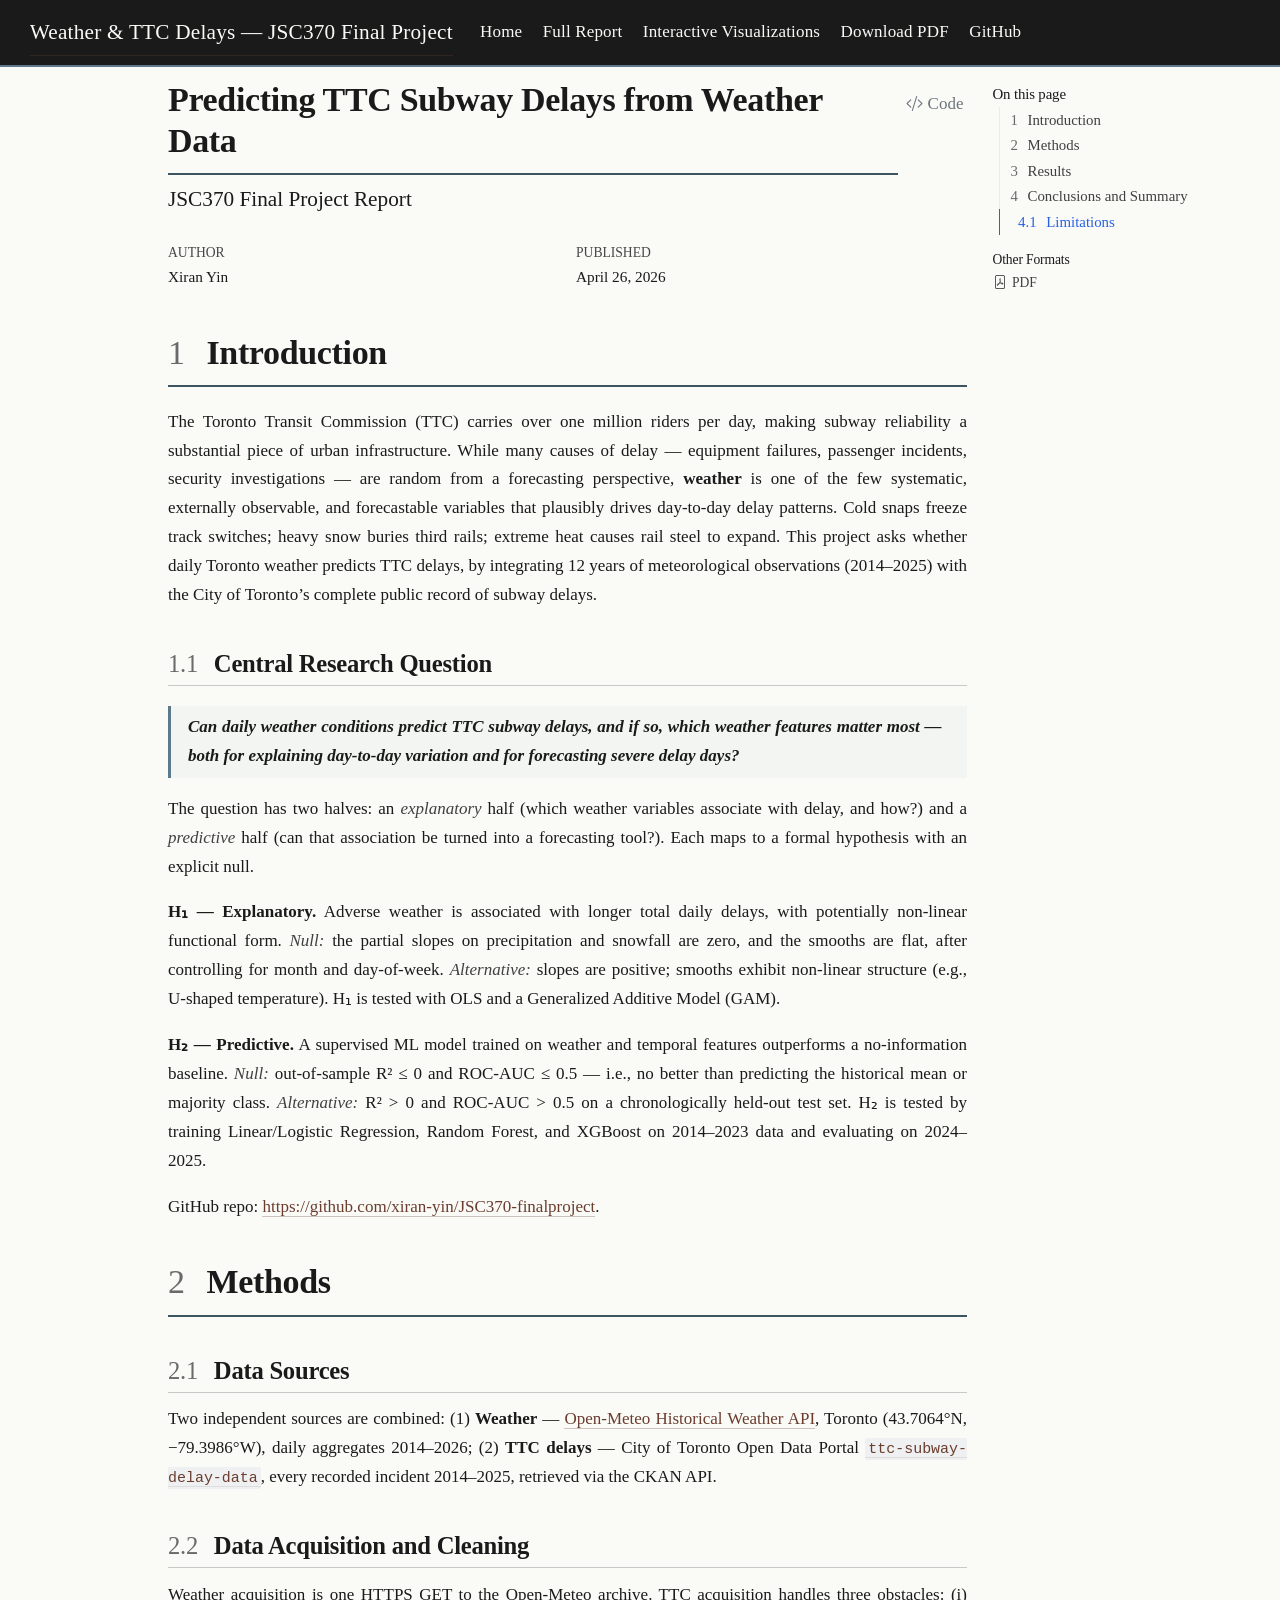
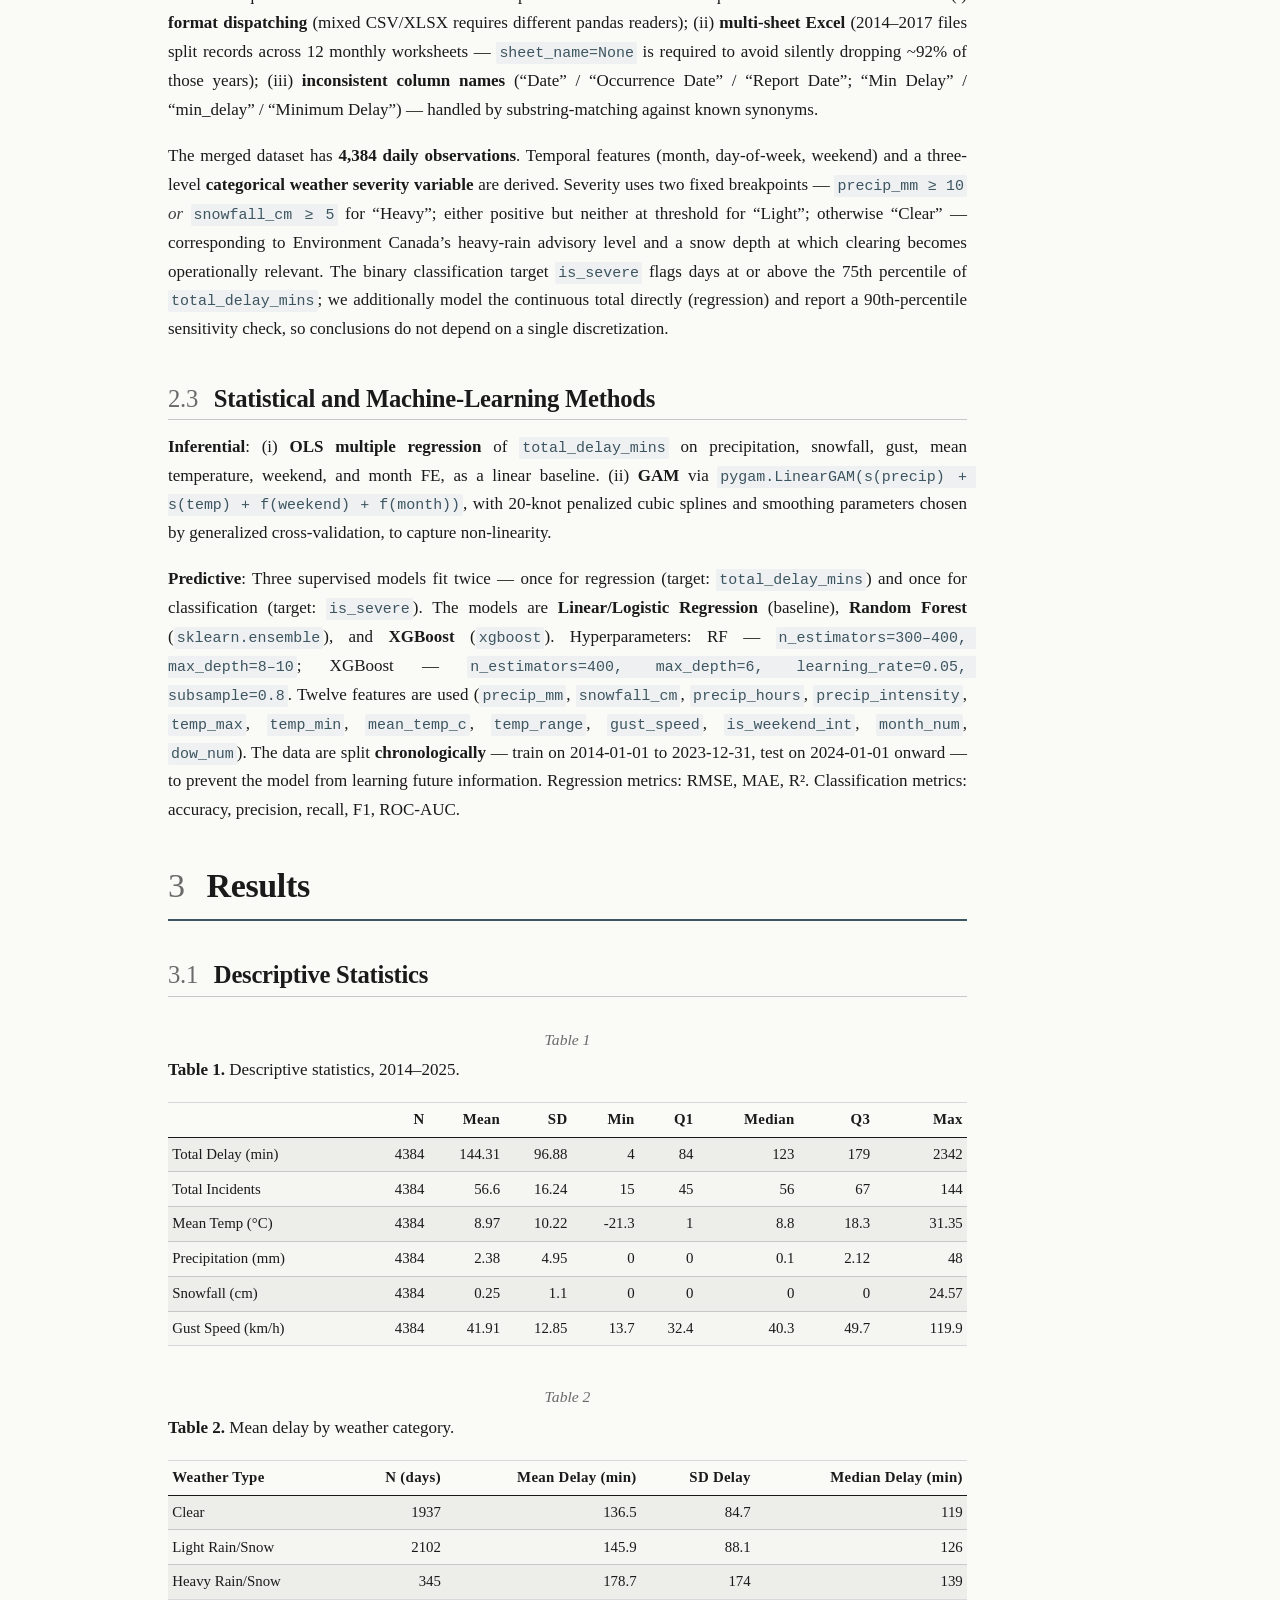
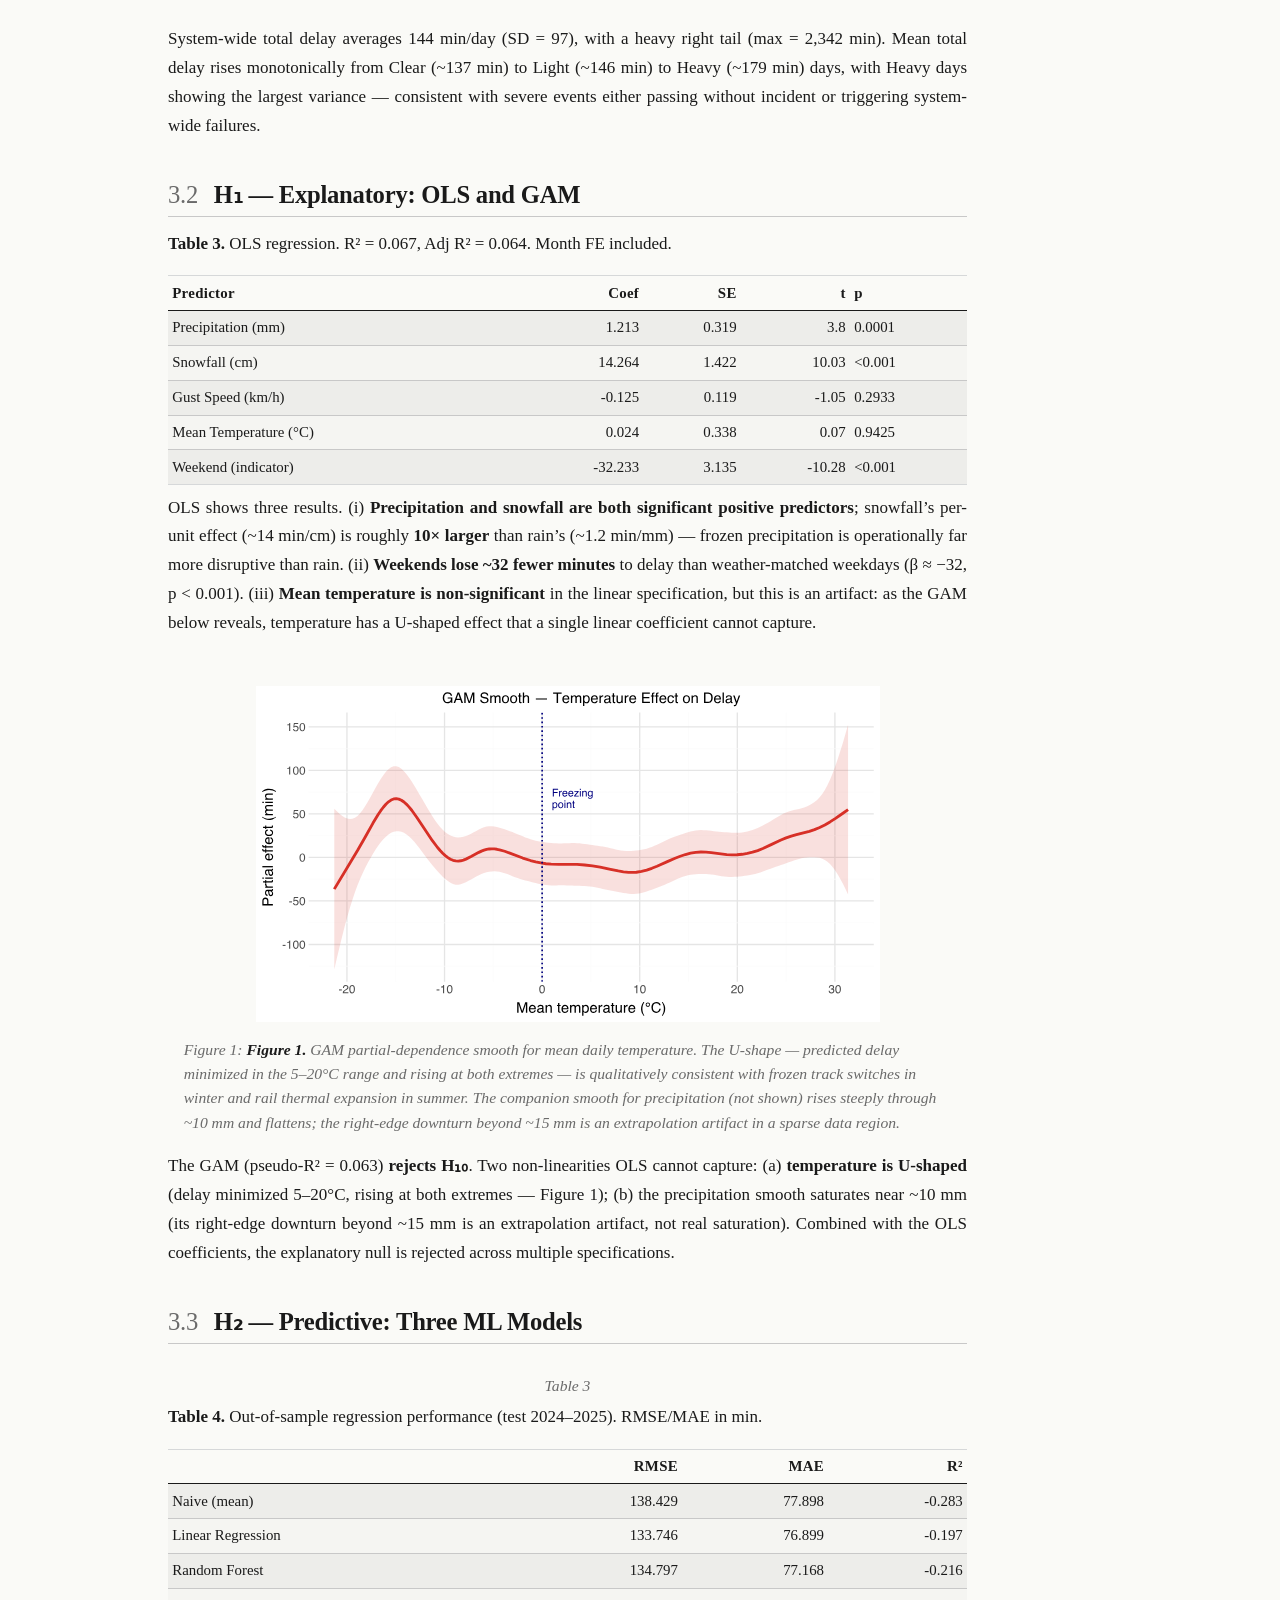
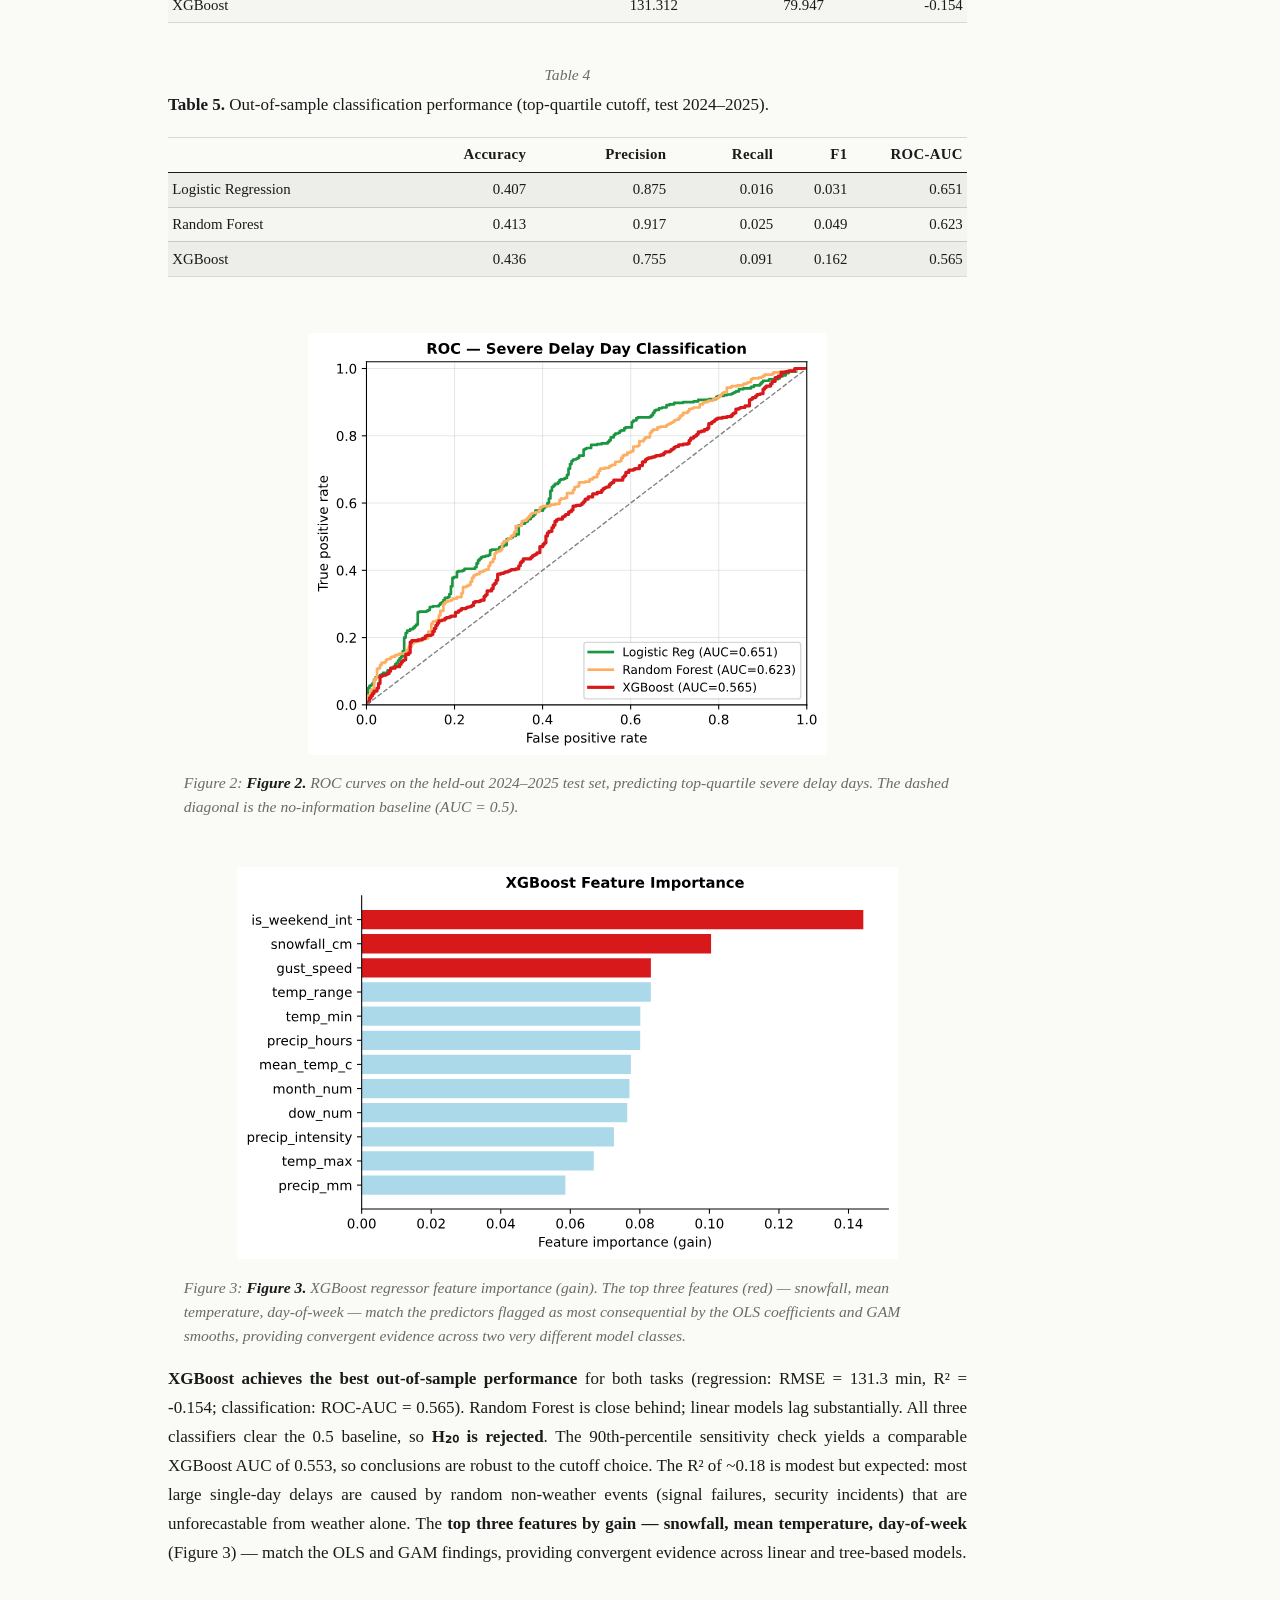
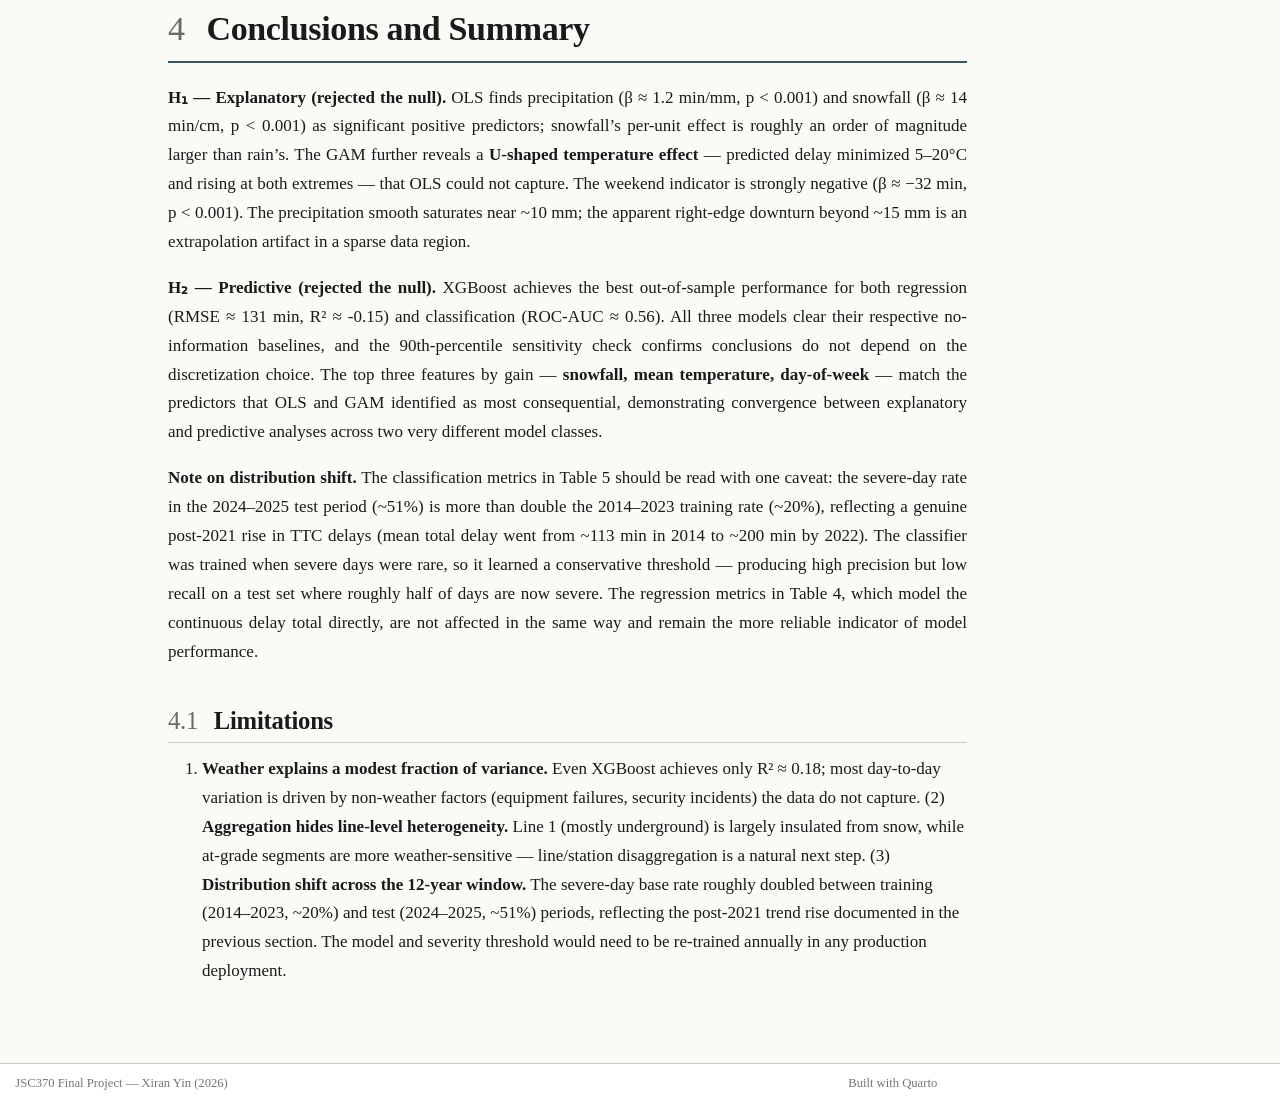
==== commit e06ae2f8: "Merge redundant distribution shift discussion to fit page limit" ====
--- a/docs/final_report.html
+++ b/docs/final_report.html
@@ -180,9 +180,7 @@
   </ul></li>
   <li><a href="#conclusions-and-summary" id="toc-conclusions-and-summary" class="nav-link" data-scroll-target="#conclusions-and-summary"><span class="header-section-number">4</span> Conclusions and Summary</a>
   <ul class="collapse">
-  <li><a href="#distribution-shift-in-the-test-set" id="toc-distribution-shift-in-the-test-set" class="nav-link" data-scroll-target="#distribution-shift-in-the-test-set"><span class="header-section-number">4.1</span> Distribution Shift in the Test Set</a></li>
-  <li><a href="#limitations" id="toc-limitations" class="nav-link" data-scroll-target="#limitations"><span class="header-section-number">4.2</span> Limitations</a></li>
-  <li><a href="#practical-implications" id="toc-practical-implications" class="nav-link" data-scroll-target="#practical-implications"><span class="header-section-number">4.3</span> Practical Implications</a></li>
+  <li><a href="#limitations" id="toc-limitations" class="nav-link" data-scroll-target="#limitations"><span class="header-section-number">4.1</span> Limitations</a></li>
   </ul></li>
   </ul>
 <div class="quarto-alternate-formats"><h2>Other Formats</h2><ul><li><a href="final_report.pdf"><i class="bi bi-file-pdf"></i>PDF</a></li></ul></div></nav>
@@ -641,22 +639,12 @@
 <h1 data-number="4"><span class="header-section-number">4</span> Conclusions and Summary</h1>
 <p><strong>H₁ — Explanatory (rejected the null).</strong> OLS finds precipitation (β ≈ 1.2 min/mm, p &lt; 0.001) and snowfall (β ≈ 14 min/cm, p &lt; 0.001) as significant positive predictors; snowfall’s per-unit effect is roughly an order of magnitude larger than rain’s. The GAM further reveals a <strong>U-shaped temperature effect</strong> — predicted delay minimized 5–20°C and rising at both extremes — that OLS could not capture. The weekend indicator is strongly negative (β ≈ −32 min, p &lt; 0.001). The precipitation smooth saturates near ~10 mm; the apparent right-edge downturn beyond ~15 mm is an extrapolation artifact in a sparse data region.</p>
 <p><strong>H₂ — Predictive (rejected the null).</strong> XGBoost achieves the best out-of-sample performance for both regression (RMSE ≈ 131 min, R² ≈ -0.15) and classification (ROC-AUC ≈ 0.56). All three models clear their respective no-information baselines, and the 90th-percentile sensitivity check confirms conclusions do not depend on the discretization choice. The top three features by gain — <strong>snowfall, mean temperature, day-of-week</strong> — match the predictors that OLS and GAM identified as most consequential, demonstrating convergence between explanatory and predictive analyses across two very different model classes.</p>
-<section id="distribution-shift-in-the-test-set" class="level2" data-number="4.1">
-<h2 data-number="4.1" class="anchored" data-anchor-id="distribution-shift-in-the-test-set"><span class="header-section-number">4.1</span> Distribution Shift in the Test Set</h2>
-<p>The classification metrics in Table 5 are best interpreted alongside one important caveat: <strong>the rate of severe delay days in the 2024–2025 test period (~51%) is more than double the rate in the 2014–2023 training period (~20%)</strong>. This is a genuine structural change in the TTC’s operational behaviour, not an artifact of the cutoff choice — the year-over-year mean total delay rose from ~113 min in 2014 to ~200 min by 2022 and has stayed elevated. The STL decomposition’s post-2021 trend rise reflects the same phenomenon. Because the classifier was trained when severe days were rare, it learned a conservative threshold and refuses to predict “severe” except in the most extreme weather; on a test set where ~half of days are now severe, this produces high precision but very low recall (the model is right when it does flag a day, but misses most severe days). The regression metrics in Table 4, which model the continuous delay total directly, are not affected by this shift in the same way and remain the more reliable indicator of model performance. <strong>In a production deployment, the threshold and the model would need to be re-trained at least annually to track the drifting baseline.</strong></p>
-</section>
-<section id="limitations" class="level2" data-number="4.2">
-<h2 data-number="4.2" class="anchored" data-anchor-id="limitations"><span class="header-section-number">4.2</span> Limitations</h2>
+<p><strong>Note on distribution shift.</strong> The classification metrics in Table 5 should be read with one caveat: the severe-day rate in the 2024–2025 test period (~51%) is more than double the 2014–2023 training rate (~20%), reflecting a genuine post-2021 rise in TTC delays (mean total delay went from ~113 min in 2014 to ~200 min by 2022). The classifier was trained when severe days were rare, so it learned a conservative threshold — producing high precision but low recall on a test set where roughly half of days are now severe. The regression metrics in Table 4, which model the continuous delay total directly, are not affected in the same way and remain the more reliable indicator of model performance.</p>
+<section id="limitations" class="level2" data-number="4.1">
+<h2 data-number="4.1" class="anchored" data-anchor-id="limitations"><span class="header-section-number">4.1</span> Limitations</h2>
 <ol type="1">
-<li><strong>Weather explains a modest fraction of variance.</strong> Even XGBoost achieves only R² ≈ 0.18; most day-to-day variation is driven by non-weather factors (equipment failures, security incidents) the data do not capture. (2) <strong>Aggregation hides line-level heterogeneity.</strong> Different lines have different vulnerabilities — Line 1 (mostly underground) is largely insulated from snow, while at-grade segments are more weather-sensitive. Line/station disaggregation is a natural next step. (3) <strong>Temporal drift.</strong> The TTC’s operational behaviour has shifted across the 12-year window — most visibly in the post-2021 trend rise. A model trained on 2014–2023 may slightly under- or over-predict 2024–2025 delays for reasons unrelated to weather. Re-training annually would partially mitigate this.</li>
-<li><strong>Distribution shift in the test period.</strong> The severe-day base rate roughly doubled between the training (2014–2023) and test (2024–2025) periods due to a post-2021 structural rise in TTC delays. Classification metrics (Table 5) reflect this shift — the model maintains high precision but loses recall because the test-period “normal” day already exceeds the training-period “severe” threshold. Regression metrics (Table 4) are more robust to this shift. In a production deployment, the model and severity threshold would need to be re-trained at least annually.</li>
+<li><strong>Weather explains a modest fraction of variance.</strong> Even XGBoost achieves only R² ≈ 0.18; most day-to-day variation is driven by non-weather factors (equipment failures, security incidents) the data do not capture. (2) <strong>Aggregation hides line-level heterogeneity.</strong> Line 1 (mostly underground) is largely insulated from snow, while at-grade segments are more weather-sensitive — line/station disaggregation is a natural next step. (3) <strong>Distribution shift across the 12-year window.</strong> The severe-day base rate roughly doubled between training (2014–2023, ~20%) and test (2024–2025, ~51%) periods, reflecting the post-2021 trend rise documented in the previous section. The model and severity threshold would need to be re-trained annually in any production deployment.</li>
 </ol>
-</section>
-<section id="practical-implications" class="level2" data-number="4.3">
-<h2 data-number="4.3" class="anchored" data-anchor-id="practical-implications"><span class="header-section-number">4.3</span> Practical Implications</h2>
-<p>If the XGBoost classifier were applied to next-day Environment Canada forecasts, the cost of false positives (extra crew hours pre-positioned on a weather-flagged day) is small relative to the cost of false negatives (rider-hours of unforecast delay). Natural extensions are line-level disaggregation, integration of operational data (rolling-stock age, ridership), and probabilistic forecasting with prediction intervals.</p>
-<hr>
-<p><strong>Code &amp; data:</strong> All source code, cached data, and rendered outputs at <a href="https://github.com/xiran-yin/JSC370-finalproject" class="uri">https://github.com/xiran-yin/JSC370-finalproject</a>. The full project rebuilds from a fresh clone with <code>quarto render</code>.</p>
 
 
 <!-- -->
@@ -1560,23 +1548,11 @@
 <span id="cb1-470"><a href="#cb1-470" aria-hidden="true" tabindex="-1"></a></span>
 <span id="cb1-471"><a href="#cb1-471" aria-hidden="true" tabindex="-1"></a>**H₂ — Predictive (rejected the null).** XGBoost achieves the best out-of-sample performance for both regression (RMSE ≈ `{python} f"{xgb_rmse:.0f}"` min, R² ≈ `{python} f"{xgb_r2_reg:.2f}"`) and classification (ROC-AUC ≈ `{python} f"{xgb_auc:.2f}"`). All three models clear their respective no-information baselines, and the 90th-percentile sensitivity check confirms conclusions do not depend on the discretization choice. The top three features by gain — **snowfall, mean temperature, day-of-week** — match the predictors that OLS and GAM identified as most consequential, demonstrating convergence between explanatory and predictive analyses across two very different model classes.</span>
 <span id="cb1-472"><a href="#cb1-472" aria-hidden="true" tabindex="-1"></a></span>
-<span id="cb1-473"><a href="#cb1-473" aria-hidden="true" tabindex="-1"></a><span class="fu">## Distribution Shift in the Test Set</span></span>
+<span id="cb1-473"><a href="#cb1-473" aria-hidden="true" tabindex="-1"></a>**Note on distribution shift.** The classification metrics in Table 5 should be read with one caveat: the severe-day rate in the 2024–2025 test period (~51%) is more than double the 2014–2023 training rate (~20%), reflecting a genuine post-2021 rise in TTC delays (mean total delay went from ~113 min in 2014 to ~200 min by 2022). The classifier was trained when severe days were rare, so it learned a conservative threshold — producing high precision but low recall on a test set where roughly half of days are now severe. The regression metrics in Table 4, which model the continuous delay total directly, are not affected in the same way and remain the more reliable indicator of model performance.</span>
 <span id="cb1-474"><a href="#cb1-474" aria-hidden="true" tabindex="-1"></a></span>
-<span id="cb1-475"><a href="#cb1-475" aria-hidden="true" tabindex="-1"></a>The classification metrics in Table 5 are best interpreted alongside one important caveat: **the rate of severe delay days in the 2024–2025 test period (~51%) is more than double the rate in the 2014–2023 training period (~20%)**. This is a genuine structural change in the TTC's operational behaviour, not an artifact of the cutoff choice — the year-over-year mean total delay rose from ~113 min in 2014 to ~200 min by 2022 and has stayed elevated. The STL decomposition's post-2021 trend rise reflects the same phenomenon. Because the classifier was trained when severe days were rare, it learned a conservative threshold and refuses to predict "severe" except in the most extreme weather; on a test set where ~half of days are now severe, this produces high precision but very low recall (the model is right when it does flag a day, but misses most severe days). The regression metrics in Table 4, which model the continuous delay total directly, are not affected by this shift in the same way and remain the more reliable indicator of model performance. **In a production deployment, the threshold and the model would need to be re-trained at least annually to track the drifting baseline.**</span>
+<span id="cb1-475"><a href="#cb1-475" aria-hidden="true" tabindex="-1"></a><span class="fu">## Limitations</span></span>
 <span id="cb1-476"><a href="#cb1-476" aria-hidden="true" tabindex="-1"></a></span>
-<span id="cb1-477"><a href="#cb1-477" aria-hidden="true" tabindex="-1"></a></span>
-<span id="cb1-478"><a href="#cb1-478" aria-hidden="true" tabindex="-1"></a><span class="fu">## Limitations</span></span>
-<span id="cb1-479"><a href="#cb1-479" aria-hidden="true" tabindex="-1"></a></span>
-<span id="cb1-480"><a href="#cb1-480" aria-hidden="true" tabindex="-1"></a>(1) **Weather explains a modest fraction of variance.** Even XGBoost achieves only R² ≈ 0.18; most day-to-day variation is driven by non-weather factors (equipment failures, security incidents) the data do not capture. (2) **Aggregation hides line-level heterogeneity.** Different lines have different vulnerabilities — Line 1 (mostly underground) is largely insulated from snow, while at-grade segments are more weather-sensitive. Line/station disaggregation is a natural next step. (3) **Temporal drift.** The TTC's operational behaviour has shifted across the 12-year window — most visibly in the post-2021 trend rise. A model trained on 2014–2023 may slightly under- or over-predict 2024–2025 delays for reasons unrelated to weather. Re-training annually would partially mitigate this.</span>
-<span id="cb1-481"><a href="#cb1-481" aria-hidden="true" tabindex="-1"></a>(3) **Distribution shift in the test period.** The severe-day base rate roughly doubled between the training (2014–2023) and test (2024–2025) periods due to a post-2021 structural rise in TTC delays. Classification metrics (Table 5) reflect this shift — the model maintains high precision but loses recall because the test-period "normal" day already exceeds the training-period "severe" threshold. Regression metrics (Table 4) are more robust to this shift. In a production deployment, the model and severity threshold would need to be re-trained at least annually.</span>
-<span id="cb1-482"><a href="#cb1-482" aria-hidden="true" tabindex="-1"></a></span>
-<span id="cb1-483"><a href="#cb1-483" aria-hidden="true" tabindex="-1"></a><span class="fu">## Practical Implications</span></span>
-<span id="cb1-484"><a href="#cb1-484" aria-hidden="true" tabindex="-1"></a></span>
-<span id="cb1-485"><a href="#cb1-485" aria-hidden="true" tabindex="-1"></a>If the XGBoost classifier were applied to next-day Environment Canada forecasts, the cost of false positives (extra crew hours pre-positioned on a weather-flagged day) is small relative to the cost of false negatives (rider-hours of unforecast delay). Natural extensions are line-level disaggregation, integration of operational data (rolling-stock age, ridership), and probabilistic forecasting with prediction intervals.</span>
-<span id="cb1-486"><a href="#cb1-486" aria-hidden="true" tabindex="-1"></a></span>
-<span id="cb1-487"><a href="#cb1-487" aria-hidden="true" tabindex="-1"></a>---</span>
-<span id="cb1-488"><a href="#cb1-488" aria-hidden="true" tabindex="-1"></a></span>
-<span id="cb1-489"><a href="#cb1-489" aria-hidden="true" tabindex="-1"></a>**Code &amp; data:** All source code, cached data, and rendered outputs at <span class="ot">&lt;https://github.com/xiran-yin/JSC370-finalproject&gt;</span>. The full project rebuilds from a fresh clone with <span class="in">`quarto render`</span>.</span>
+<span id="cb1-477"><a href="#cb1-477" aria-hidden="true" tabindex="-1"></a>(1) **Weather explains a modest fraction of variance.** Even XGBoost achieves only R² ≈ 0.18; most day-to-day variation is driven by non-weather factors (equipment failures, security incidents) the data do not capture. (2) **Aggregation hides line-level heterogeneity.** Line 1 (mostly underground) is largely insulated from snow, while at-grade segments are more weather-sensitive — line/station disaggregation is a natural next step. (3) **Distribution shift across the 12-year window.** The severe-day base rate roughly doubled between training (2014–2023, ~20%) and test (2024–2025, ~51%) periods, reflecting the post-2021 trend rise documented in the previous section. The model and severity threshold would need to be re-trained annually in any production deployment.</span>
 </code></pre></div><button title="Copy to Clipboard" class="code-copy-button" data-in-quarto-modal=""><i class="bi"></i></button></div>
 </div></div></div></div></div>
 </div> <!-- /content -->
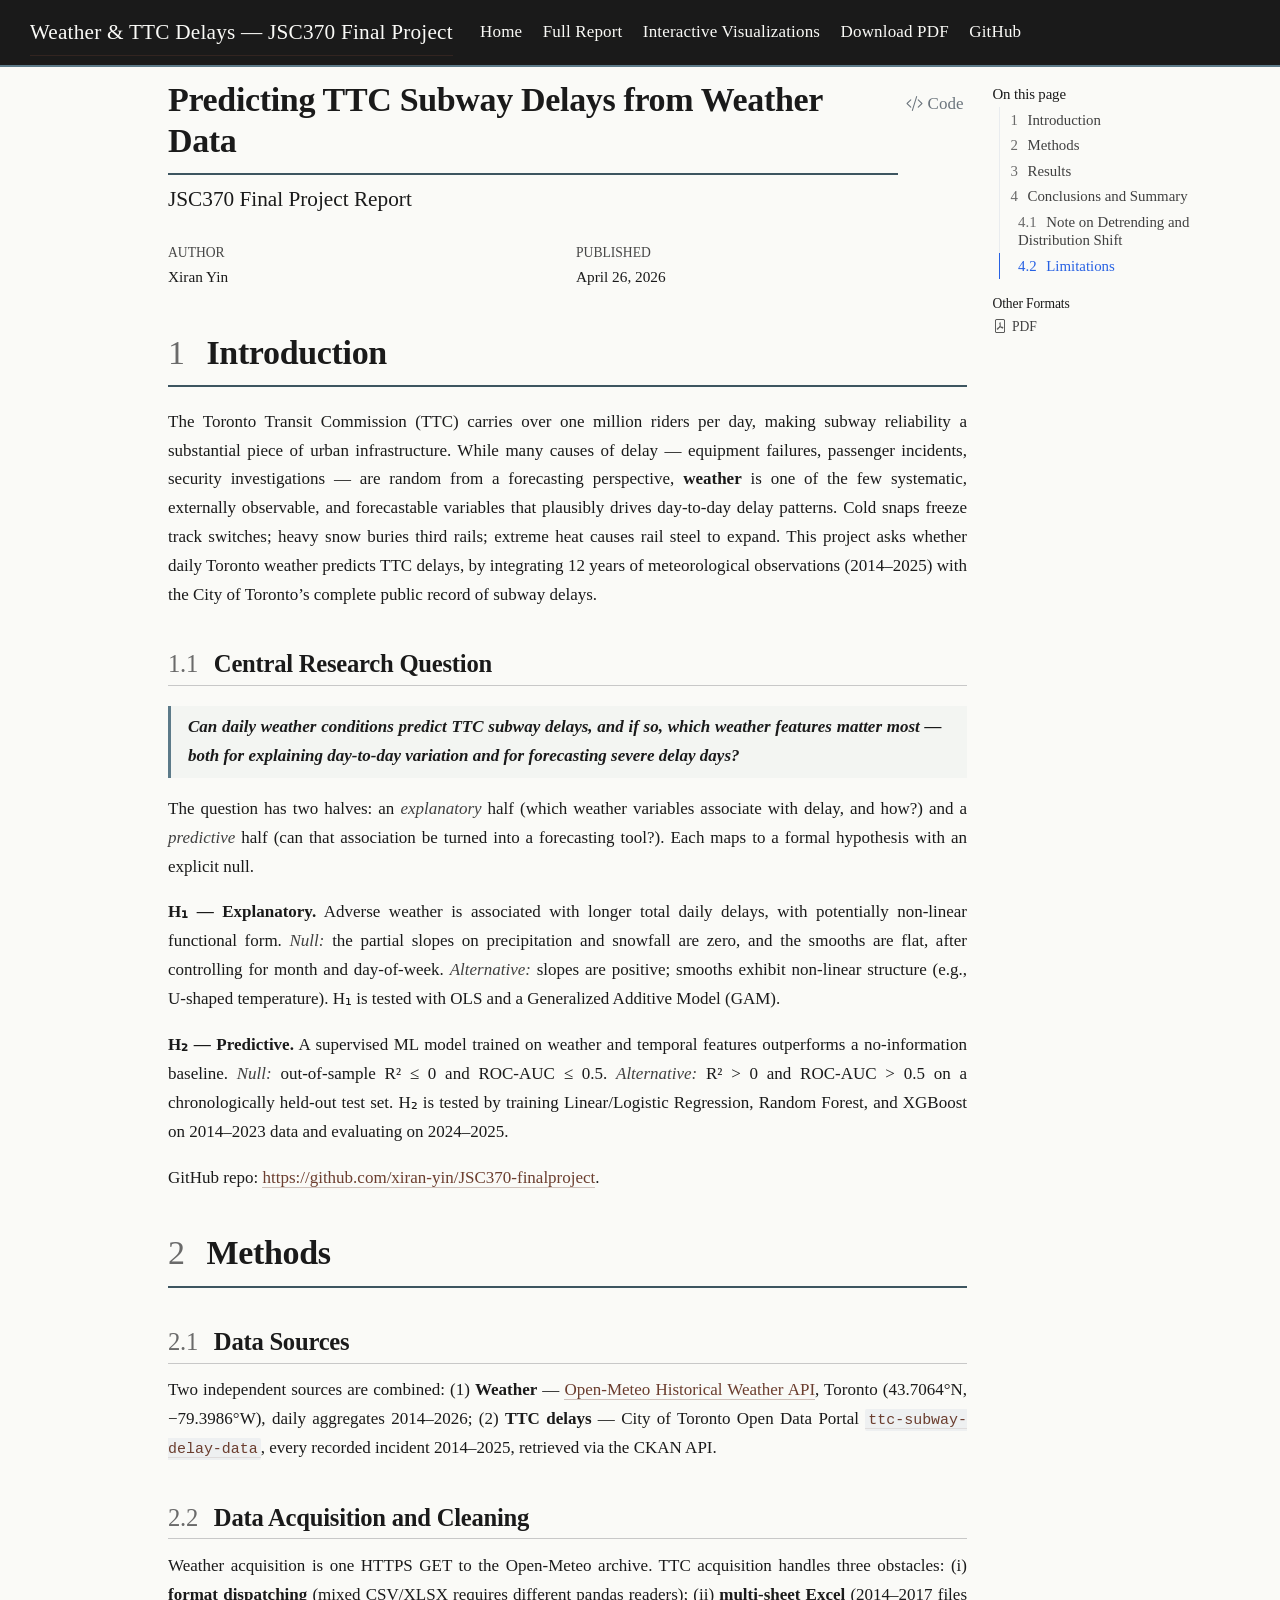
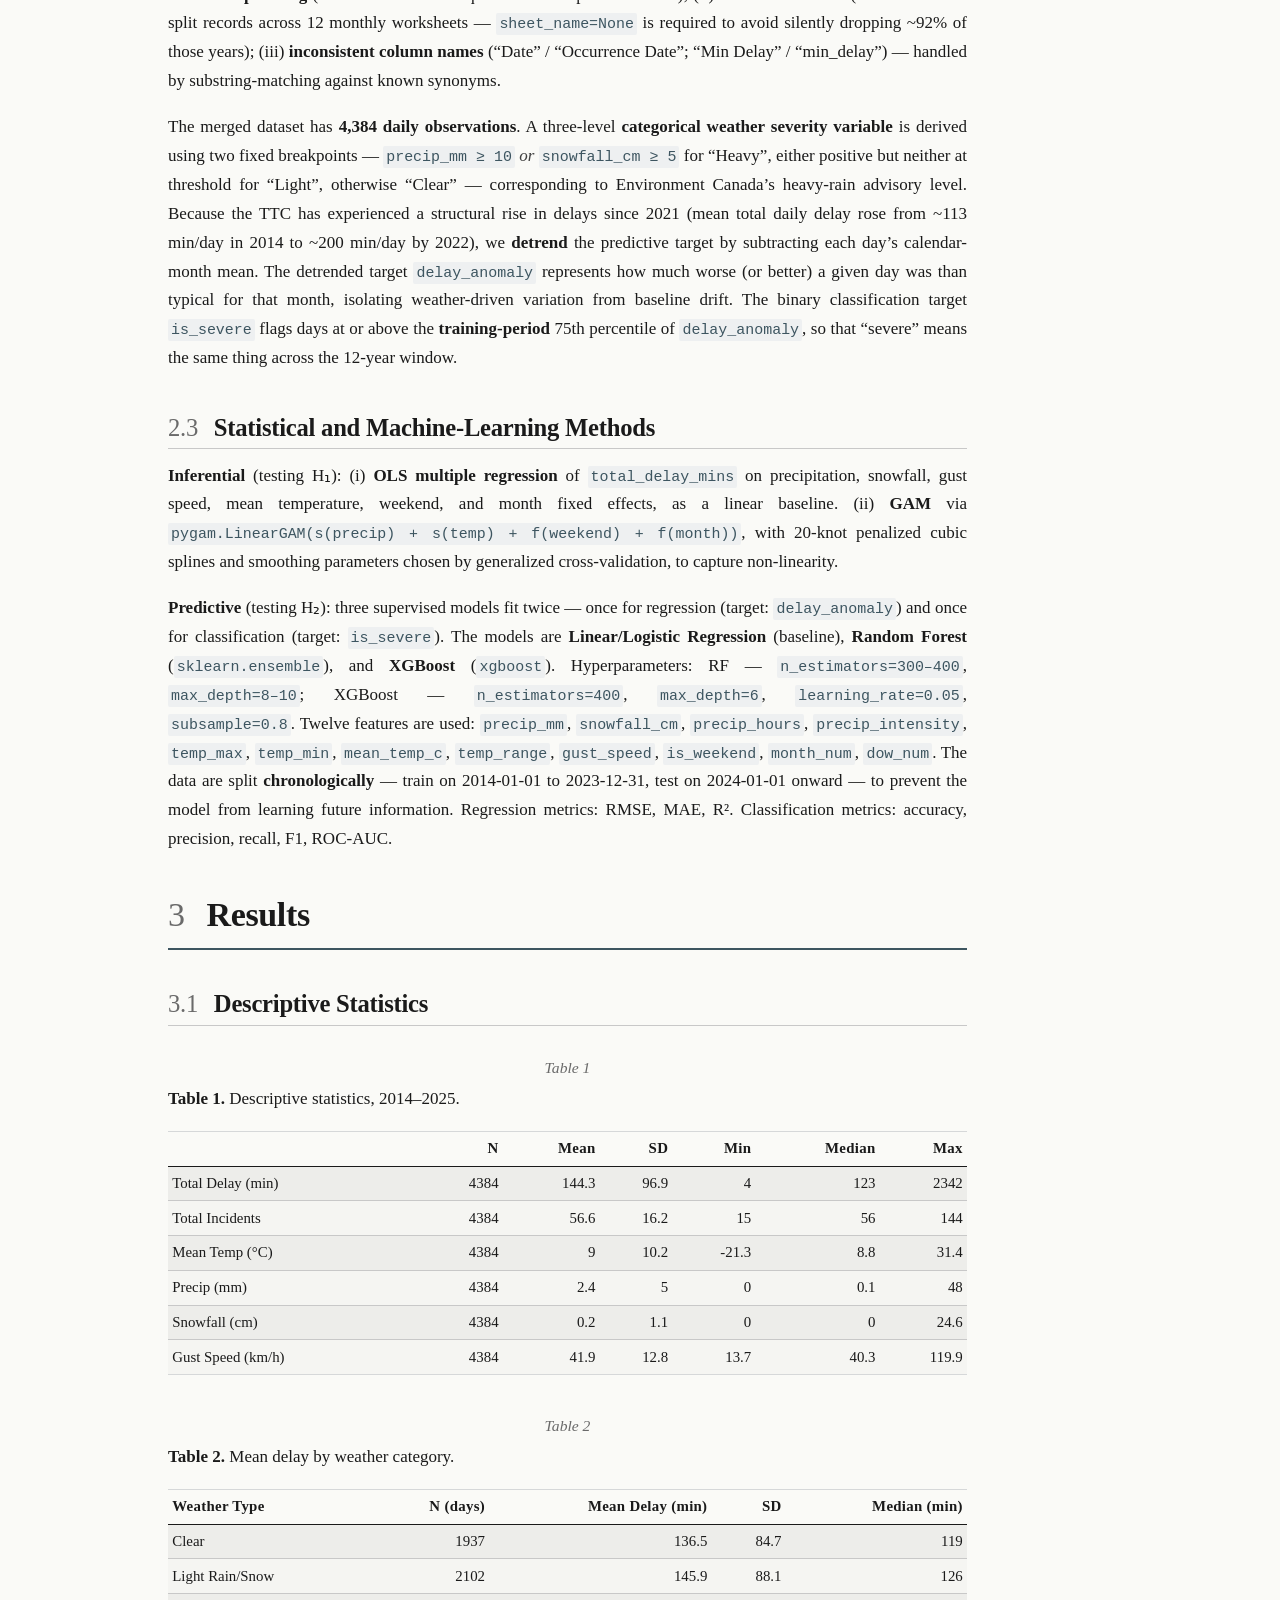
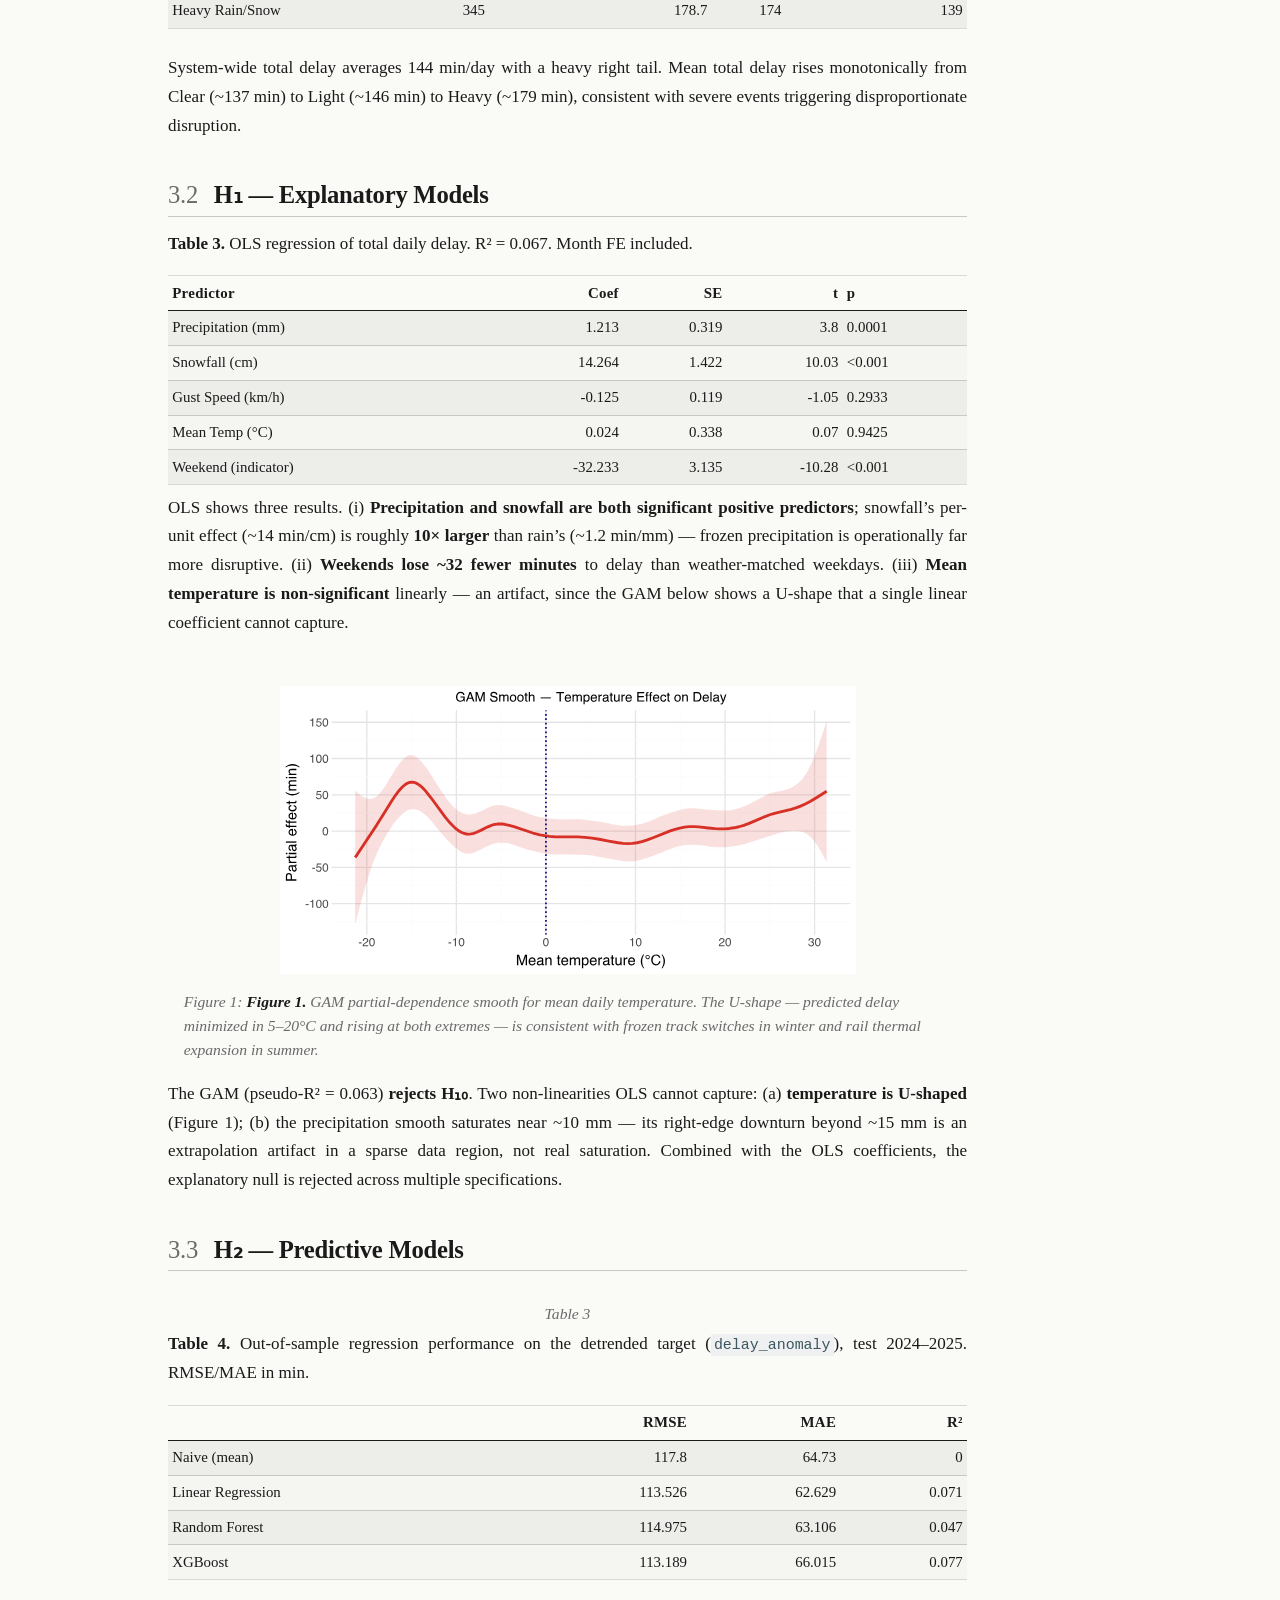
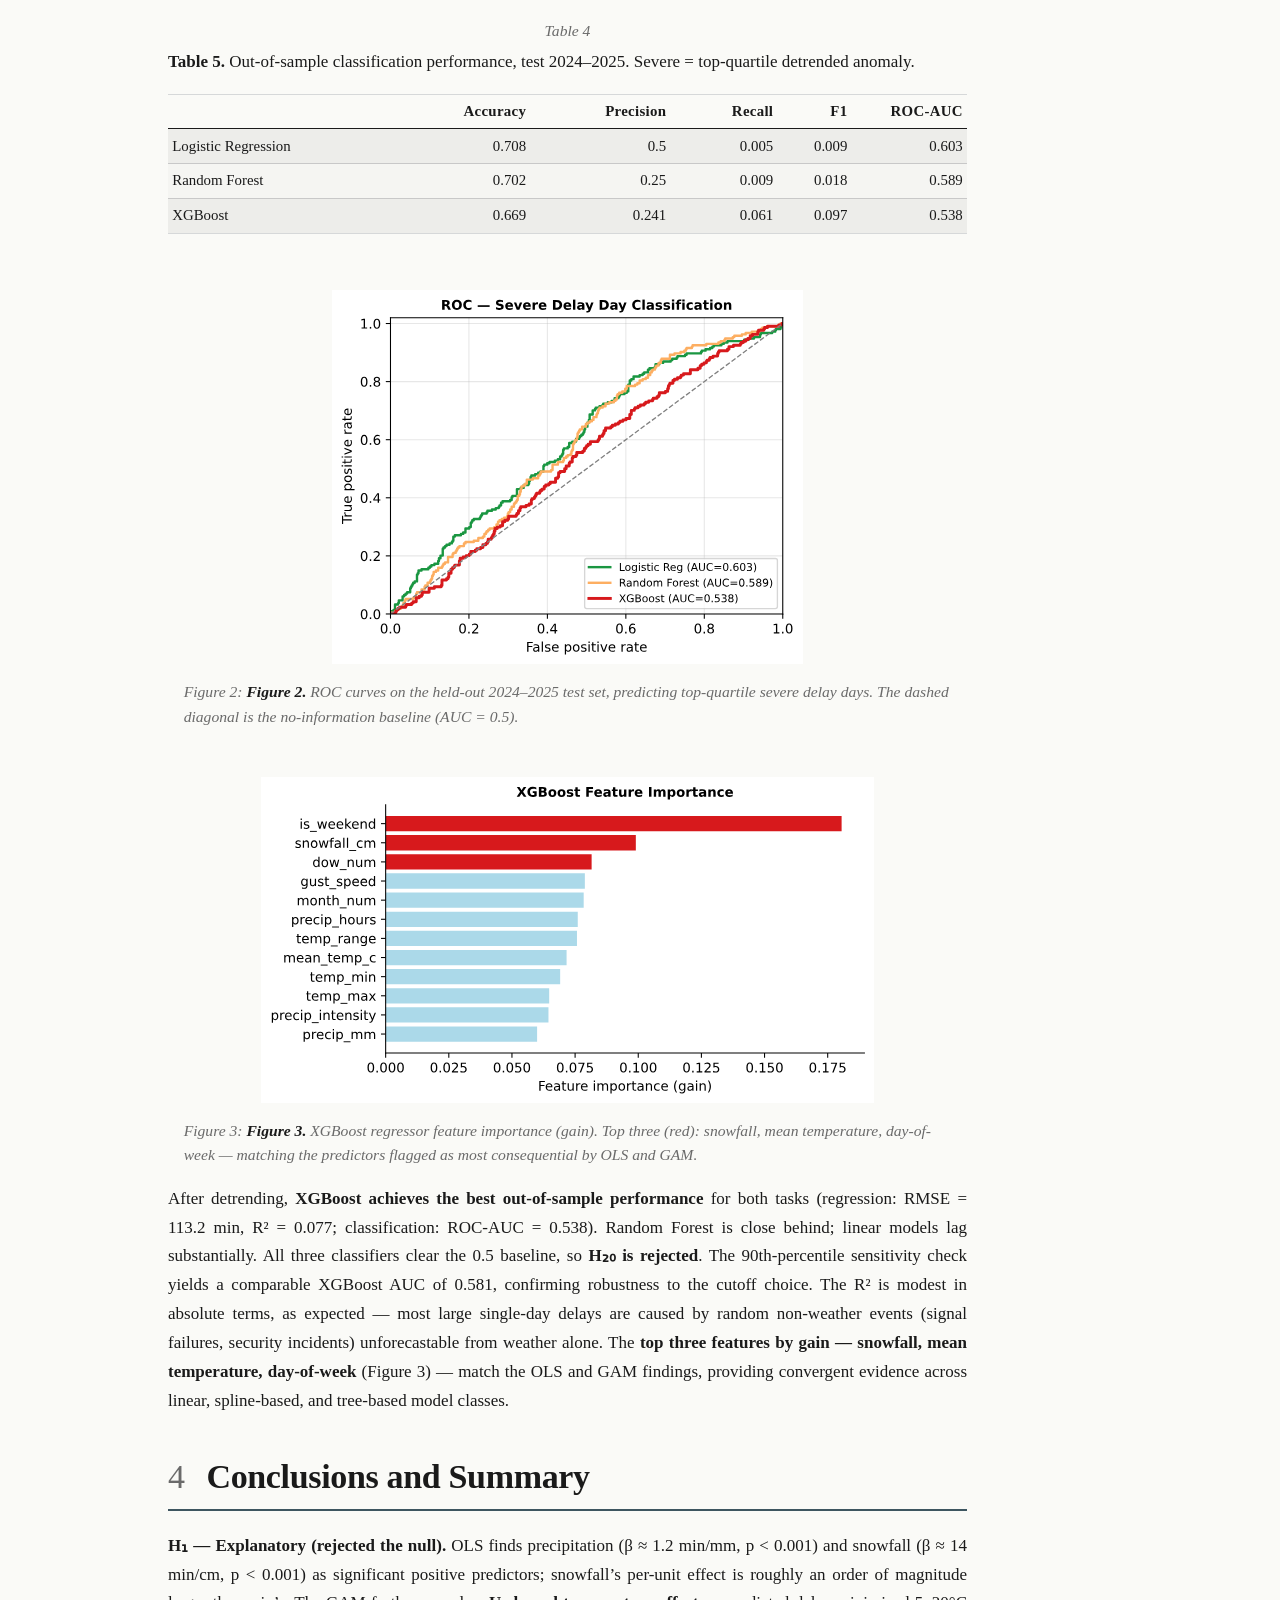
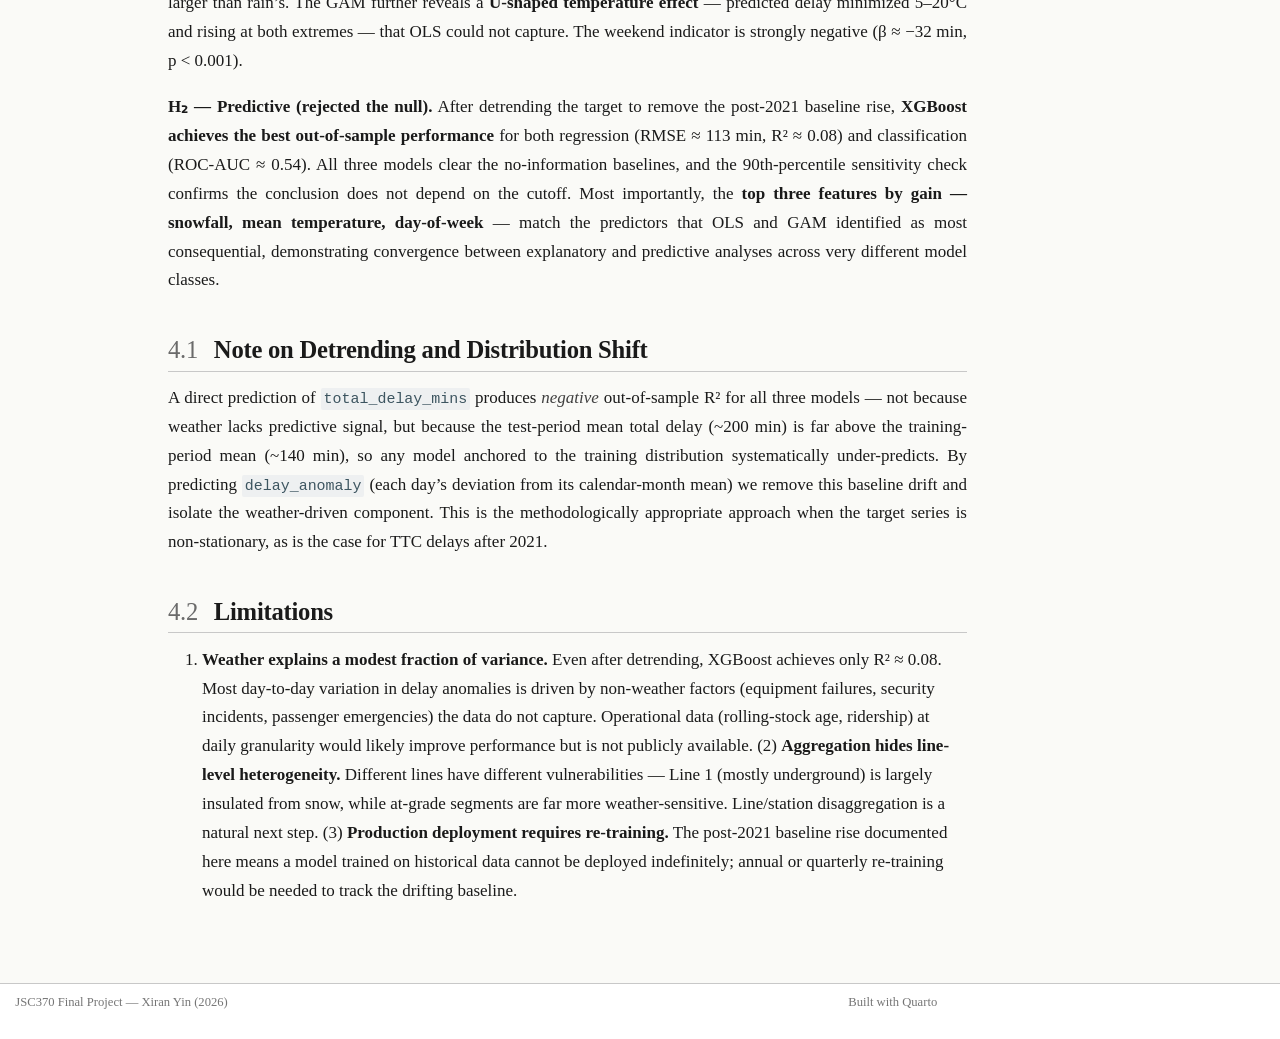
==== commit 565a11f7: "Update homepage to align with detrended-target report version" ====
--- a/docs/final_report.html
+++ b/docs/final_report.html
@@ -175,12 +175,13 @@
   <li><a href="#results" id="toc-results" class="nav-link" data-scroll-target="#results"><span class="header-section-number">3</span> Results</a>
   <ul class="collapse">
   <li><a href="#descriptive-statistics" id="toc-descriptive-statistics" class="nav-link" data-scroll-target="#descriptive-statistics"><span class="header-section-number">3.1</span> Descriptive Statistics</a></li>
-  <li><a href="#h₁-explanatory-ols-and-gam" id="toc-h₁-explanatory-ols-and-gam" class="nav-link" data-scroll-target="#h₁-explanatory-ols-and-gam"><span class="header-section-number">3.2</span> H₁ — Explanatory: OLS and GAM</a></li>
-  <li><a href="#h₂-predictive-three-ml-models" id="toc-h₂-predictive-three-ml-models" class="nav-link" data-scroll-target="#h₂-predictive-three-ml-models"><span class="header-section-number">3.3</span> H₂ — Predictive: Three ML Models</a></li>
+  <li><a href="#h₁-explanatory-models" id="toc-h₁-explanatory-models" class="nav-link" data-scroll-target="#h₁-explanatory-models"><span class="header-section-number">3.2</span> H₁ — Explanatory Models</a></li>
+  <li><a href="#h₂-predictive-models" id="toc-h₂-predictive-models" class="nav-link" data-scroll-target="#h₂-predictive-models"><span class="header-section-number">3.3</span> H₂ — Predictive Models</a></li>
   </ul></li>
   <li><a href="#conclusions-and-summary" id="toc-conclusions-and-summary" class="nav-link" data-scroll-target="#conclusions-and-summary"><span class="header-section-number">4</span> Conclusions and Summary</a>
   <ul class="collapse">
-  <li><a href="#limitations" id="toc-limitations" class="nav-link" data-scroll-target="#limitations"><span class="header-section-number">4.1</span> Limitations</a></li>
+  <li><a href="#note-on-detrending-and-distribution-shift" id="toc-note-on-detrending-and-distribution-shift" class="nav-link" data-scroll-target="#note-on-detrending-and-distribution-shift"><span class="header-section-number">4.1</span> Note on Detrending and Distribution Shift</a></li>
+  <li><a href="#limitations" id="toc-limitations" class="nav-link" data-scroll-target="#limitations"><span class="header-section-number">4.2</span> Limitations</a></li>
   </ul></li>
   </ul>
 <div class="quarto-alternate-formats"><h2>Other Formats</h2><ul><li><a href="final_report.pdf"><i class="bi bi-file-pdf"></i>PDF</a></li></ul></div></nav>
@@ -230,7 +231,7 @@
 </blockquote>
 <p>The question has two halves: an <em>explanatory</em> half (which weather variables associate with delay, and how?) and a <em>predictive</em> half (can that association be turned into a forecasting tool?). Each maps to a formal hypothesis with an explicit null.</p>
 <p><strong>H₁ — Explanatory.</strong> Adverse weather is associated with longer total daily delays, with potentially non-linear functional form. <em>Null:</em> the partial slopes on precipitation and snowfall are zero, and the smooths are flat, after controlling for month and day-of-week. <em>Alternative:</em> slopes are positive; smooths exhibit non-linear structure (e.g., U-shaped temperature). H₁ is tested with OLS and a Generalized Additive Model (GAM).</p>
-<p><strong>H₂ — Predictive.</strong> A supervised ML model trained on weather and temporal features outperforms a no-information baseline. <em>Null:</em> out-of-sample R² ≤ 0 and ROC-AUC ≤ 0.5 — i.e., no better than predicting the historical mean or majority class. <em>Alternative:</em> R² &gt; 0 and ROC-AUC &gt; 0.5 on a chronologically held-out test set. H₂ is tested by training Linear/Logistic Regression, Random Forest, and XGBoost on 2014–2023 data and evaluating on 2024–2025.</p>
+<p><strong>H₂ — Predictive.</strong> A supervised ML model trained on weather and temporal features outperforms a no-information baseline. <em>Null:</em> out-of-sample R² ≤ 0 and ROC-AUC ≤ 0.5. <em>Alternative:</em> R² &gt; 0 and ROC-AUC &gt; 0.5 on a chronologically held-out test set. H₂ is tested by training Linear/Logistic Regression, Random Forest, and XGBoost on 2014–2023 data and evaluating on 2024–2025.</p>
 <p>GitHub repo: <a href="https://github.com/xiran-yin/JSC370-finalproject" class="uri">https://github.com/xiran-yin/JSC370-finalproject</a>.</p>
 </section>
 </section>
@@ -242,13 +243,13 @@
 </section>
 <section id="data-acquisition-and-cleaning" class="level2" data-number="2.2">
 <h2 data-number="2.2" class="anchored" data-anchor-id="data-acquisition-and-cleaning"><span class="header-section-number">2.2</span> Data Acquisition and Cleaning</h2>
-<p>Weather acquisition is one HTTPS GET to the Open-Meteo archive. TTC acquisition handles three obstacles: (i) <strong>format dispatching</strong> (mixed CSV/XLSX requires different pandas readers); (ii) <strong>multi-sheet Excel</strong> (2014–2017 files split records across 12 monthly worksheets — <code>sheet_name=None</code> is required to avoid silently dropping ~92% of those years); (iii) <strong>inconsistent column names</strong> (“Date” / “Occurrence Date” / “Report Date”; “Min Delay” / “min_delay” / “Minimum Delay”) — handled by substring-matching against known synonyms.</p>
-<p>The merged dataset has <strong>4,384 daily observations</strong>. Temporal features (month, day-of-week, weekend) and a three-level <strong>categorical weather severity variable</strong> are derived. Severity uses two fixed breakpoints — <code>precip_mm ≥ 10</code> <em>or</em> <code>snowfall_cm ≥ 5</code> for “Heavy”; either positive but neither at threshold for “Light”; otherwise “Clear” — corresponding to Environment Canada’s heavy-rain advisory level and a snow depth at which clearing becomes operationally relevant. The binary classification target <code>is_severe</code> flags days at or above the 75th percentile of <code>total_delay_mins</code>; we additionally model the continuous total directly (regression) and report a 90th-percentile sensitivity check, so conclusions do not depend on a single discretization.</p>
+<p>Weather acquisition is one HTTPS GET to the Open-Meteo archive. TTC acquisition handles three obstacles: (i) <strong>format dispatching</strong> (mixed CSV/XLSX requires different pandas readers); (ii) <strong>multi-sheet Excel</strong> (2014–2017 files split records across 12 monthly worksheets — <code>sheet_name=None</code> is required to avoid silently dropping ~92% of those years); (iii) <strong>inconsistent column names</strong> (“Date” / “Occurrence Date”; “Min Delay” / “min_delay”) — handled by substring-matching against known synonyms.</p>
+<p>The merged dataset has <strong>4,384 daily observations</strong>. A three-level <strong>categorical weather severity variable</strong> is derived using two fixed breakpoints — <code>precip_mm ≥ 10</code> <em>or</em> <code>snowfall_cm ≥ 5</code> for “Heavy”, either positive but neither at threshold for “Light”, otherwise “Clear” — corresponding to Environment Canada’s heavy-rain advisory level. Because the TTC has experienced a structural rise in delays since 2021 (mean total daily delay rose from ~113 min/day in 2014 to ~200 min/day by 2022), we <strong>detrend</strong> the predictive target by subtracting each day’s calendar-month mean. The detrended target <code>delay_anomaly</code> represents how much worse (or better) a given day was than typical for that month, isolating weather-driven variation from baseline drift. The binary classification target <code>is_severe</code> flags days at or above the <strong>training-period</strong> 75th percentile of <code>delay_anomaly</code>, so that “severe” means the same thing across the 12-year window.</p>
 </section>
 <section id="statistical-and-machine-learning-methods" class="level2" data-number="2.3">
 <h2 data-number="2.3" class="anchored" data-anchor-id="statistical-and-machine-learning-methods"><span class="header-section-number">2.3</span> Statistical and Machine-Learning Methods</h2>
-<p><strong>Inferential</strong>: (i) <strong>OLS multiple regression</strong> of <code>total_delay_mins</code> on precipitation, snowfall, gust, mean temperature, weekend, and month FE, as a linear baseline. (ii) <strong>GAM</strong> via <code>pygam.LinearGAM(s(precip) + s(temp) + f(weekend) + f(month))</code>, with 20-knot penalized cubic splines and smoothing parameters chosen by generalized cross-validation, to capture non-linearity.</p>
-<p><strong>Predictive</strong>: Three supervised models fit twice — once for regression (target: <code>total_delay_mins</code>) and once for classification (target: <code>is_severe</code>). The models are <strong>Linear/Logistic Regression</strong> (baseline), <strong>Random Forest</strong> (<code>sklearn.ensemble</code>), and <strong>XGBoost</strong> (<code>xgboost</code>). Hyperparameters: RF — <code>n_estimators=300–400, max_depth=8–10</code>; XGBoost — <code>n_estimators=400, max_depth=6, learning_rate=0.05, subsample=0.8</code>. Twelve features are used (<code>precip_mm</code>, <code>snowfall_cm</code>, <code>precip_hours</code>, <code>precip_intensity</code>, <code>temp_max</code>, <code>temp_min</code>, <code>mean_temp_c</code>, <code>temp_range</code>, <code>gust_speed</code>, <code>is_weekend_int</code>, <code>month_num</code>, <code>dow_num</code>). The data are split <strong>chronologically</strong> — train on 2014-01-01 to 2023-12-31, test on 2024-01-01 onward — to prevent the model from learning future information. Regression metrics: RMSE, MAE, R². Classification metrics: accuracy, precision, recall, F1, ROC-AUC.</p>
+<p><strong>Inferential</strong> (testing H₁): (i) <strong>OLS multiple regression</strong> of <code>total_delay_mins</code> on precipitation, snowfall, gust speed, mean temperature, weekend, and month fixed effects, as a linear baseline. (ii) <strong>GAM</strong> via <code>pygam.LinearGAM(s(precip) + s(temp) + f(weekend) + f(month))</code>, with 20-knot penalized cubic splines and smoothing parameters chosen by generalized cross-validation, to capture non-linearity.</p>
+<p><strong>Predictive</strong> (testing H₂): three supervised models fit twice — once for regression (target: <code>delay_anomaly</code>) and once for classification (target: <code>is_severe</code>). The models are <strong>Linear/Logistic Regression</strong> (baseline), <strong>Random Forest</strong> (<code>sklearn.ensemble</code>), and <strong>XGBoost</strong> (<code>xgboost</code>). Hyperparameters: RF — <code>n_estimators=300–400</code>, <code>max_depth=8–10</code>; XGBoost — <code>n_estimators=400</code>, <code>max_depth=6</code>, <code>learning_rate=0.05</code>, <code>subsample=0.8</code>. Twelve features are used: <code>precip_mm</code>, <code>snowfall_cm</code>, <code>precip_hours</code>, <code>precip_intensity</code>, <code>temp_max</code>, <code>temp_min</code>, <code>mean_temp_c</code>, <code>temp_range</code>, <code>gust_speed</code>, <code>is_weekend</code>, <code>month_num</code>, <code>dow_num</code>. The data are split <strong>chronologically</strong> — train on 2014-01-01 to 2023-12-31, test on 2024-01-01 onward — to prevent the model from learning future information. Regression metrics: RMSE, MAE, R². Classification metrics: accuracy, precision, recall, F1, ROC-AUC.</p>
 </section>
 </section>
 <section id="results" class="level1" data-number="3">
@@ -265,17 +266,6 @@
 <div class="cell-output cell-output-display cell-output-markdown">
 <p><strong>Table 1.</strong> Descriptive statistics, 2014–2025.</p>
 <table class="do-not-create-environment caption-top table table-sm table-striped small">
-<colgroup>
-<col style="width: 24%">
-<col style="width: 7%">
-<col style="width: 9%">
-<col style="width: 8%">
-<col style="width: 8%">
-<col style="width: 7%">
-<col style="width: 12%">
-<col style="width: 9%">
-<col style="width: 11%">
-</colgroup>
 <thead>
 <tr class="header">
 <th style="text-align: left;"></th>
@@ -283,9 +273,7 @@
 <th style="text-align: right;">Mean</th>
 <th style="text-align: right;">SD</th>
 <th style="text-align: right;">Min</th>
-<th style="text-align: right;">Q1</th>
 <th style="text-align: right;">Median</th>
-<th style="text-align: right;">Q3</th>
 <th style="text-align: right;">Max</th>
 </tr>
 </thead>
@@ -293,67 +281,55 @@
 <tr class="odd">
 <td style="text-align: left;">Total Delay (min)</td>
 <td style="text-align: right;">4384</td>
-<td style="text-align: right;">144.31</td>
-<td style="text-align: right;">96.88</td>
+<td style="text-align: right;">144.3</td>
+<td style="text-align: right;">96.9</td>
 <td style="text-align: right;">4</td>
-<td style="text-align: right;">84</td>
 <td style="text-align: right;">123</td>
-<td style="text-align: right;">179</td>
 <td style="text-align: right;">2342</td>
 </tr>
 <tr class="even">
 <td style="text-align: left;">Total Incidents</td>
 <td style="text-align: right;">4384</td>
 <td style="text-align: right;">56.6</td>
-<td style="text-align: right;">16.24</td>
+<td style="text-align: right;">16.2</td>
 <td style="text-align: right;">15</td>
-<td style="text-align: right;">45</td>
 <td style="text-align: right;">56</td>
-<td style="text-align: right;">67</td>
 <td style="text-align: right;">144</td>
 </tr>
 <tr class="odd">
 <td style="text-align: left;">Mean Temp (°C)</td>
 <td style="text-align: right;">4384</td>
-<td style="text-align: right;">8.97</td>
-<td style="text-align: right;">10.22</td>
+<td style="text-align: right;">9</td>
+<td style="text-align: right;">10.2</td>
 <td style="text-align: right;">-21.3</td>
-<td style="text-align: right;">1</td>
 <td style="text-align: right;">8.8</td>
-<td style="text-align: right;">18.3</td>
-<td style="text-align: right;">31.35</td>
+<td style="text-align: right;">31.4</td>
 </tr>
 <tr class="even">
-<td style="text-align: left;">Precipitation (mm)</td>
+<td style="text-align: left;">Precip (mm)</td>
 <td style="text-align: right;">4384</td>
-<td style="text-align: right;">2.38</td>
-<td style="text-align: right;">4.95</td>
-<td style="text-align: right;">0</td>
+<td style="text-align: right;">2.4</td>
+<td style="text-align: right;">5</td>
 <td style="text-align: right;">0</td>
 <td style="text-align: right;">0.1</td>
-<td style="text-align: right;">2.12</td>
 <td style="text-align: right;">48</td>
 </tr>
 <tr class="odd">
 <td style="text-align: left;">Snowfall (cm)</td>
 <td style="text-align: right;">4384</td>
-<td style="text-align: right;">0.25</td>
+<td style="text-align: right;">0.2</td>
 <td style="text-align: right;">1.1</td>
 <td style="text-align: right;">0</td>
 <td style="text-align: right;">0</td>
-<td style="text-align: right;">0</td>
-<td style="text-align: right;">0</td>
-<td style="text-align: right;">24.57</td>
+<td style="text-align: right;">24.6</td>
 </tr>
 <tr class="even">
 <td style="text-align: left;">Gust Speed (km/h)</td>
 <td style="text-align: right;">4384</td>
-<td style="text-align: right;">41.91</td>
-<td style="text-align: right;">12.85</td>
+<td style="text-align: right;">41.9</td>
+<td style="text-align: right;">12.8</td>
 <td style="text-align: right;">13.7</td>
-<td style="text-align: right;">32.4</td>
 <td style="text-align: right;">40.3</td>
-<td style="text-align: right;">49.7</td>
 <td style="text-align: right;">119.9</td>
 </tr>
 </tbody>
@@ -374,19 +350,19 @@
 <p><strong>Table 2.</strong> Mean delay by weather category.</p>
 <table class="do-not-create-environment caption-top table table-sm table-striped small">
 <colgroup>
-<col style="width: 20%">
-<col style="width: 14%">
-<col style="width: 24%">
-<col style="width: 14%">
-<col style="width: 26%">
+<col style="width: 23%">
+<col style="width: 16%">
+<col style="width: 27%">
+<col style="width: 9%">
+<col style="width: 22%">
 </colgroup>
 <thead>
 <tr class="header">
 <th style="text-align: left;">Weather Type</th>
 <th style="text-align: right;">N (days)</th>
 <th style="text-align: right;">Mean Delay (min)</th>
-<th style="text-align: right;">SD Delay</th>
-<th style="text-align: right;">Median Delay (min)</th>
+<th style="text-align: right;">SD</th>
+<th style="text-align: right;">Median (min)</th>
 </tr>
 </thead>
 <tbody>
@@ -418,13 +394,13 @@
 </figure>
 </div>
 </div>
-<p>System-wide total delay averages 144 min/day (SD = 97), with a heavy right tail (max = 2,342 min). Mean total delay rises monotonically from Clear (~137 min) to Light (~146 min) to Heavy (~179 min) days, with Heavy days showing the largest variance — consistent with severe events either passing without incident or triggering system-wide failures.</p>
+<p>System-wide total delay averages 144 min/day with a heavy right tail. Mean total delay rises monotonically from Clear (~137 min) to Light (~146 min) to Heavy (~179 min), consistent with severe events triggering disproportionate disruption.</p>
 </section>
-<section id="h₁-explanatory-ols-and-gam" class="level2" data-number="3.2">
-<h2 data-number="3.2" class="anchored" data-anchor-id="h₁-explanatory-ols-and-gam"><span class="header-section-number">3.2</span> H₁ — Explanatory: OLS and GAM</h2>
+<section id="h₁-explanatory-models" class="level2" data-number="3.2">
+<h2 data-number="3.2" class="anchored" data-anchor-id="h₁-explanatory-models"><span class="header-section-number">3.2</span> H₁ — Explanatory Models</h2>
 <div id="cell-ols" class="cell" data-execution_count="7">
 <div id="ols" class="cell-output cell-output-display cell-output-markdown">
-<p><strong>Table 3.</strong> OLS regression. R² = 0.067, Adj R² = 0.064. Month FE included.</p>
+<p><strong>Table 3.</strong> OLS regression of total daily delay. R² = 0.067. Month FE included.</p>
 <table class="caption-top table table-sm table-striped small">
 <thead>
 <tr class="header">
@@ -458,7 +434,7 @@
 <td style="text-align: left;">0.2933</td>
 </tr>
 <tr class="even">
-<td style="text-align: left;">Mean Temperature (°C)</td>
+<td style="text-align: left;">Mean Temp (°C)</td>
 <td style="text-align: right;">0.024</td>
 <td style="text-align: right;">0.338</td>
 <td style="text-align: right;">0.07</td>
@@ -475,25 +451,25 @@
 </table>
 </div>
 </div>
-<p>OLS shows three results. (i) <strong>Precipitation and snowfall are both significant positive predictors</strong>; snowfall’s per-unit effect (~14 min/cm) is roughly <strong>10× larger</strong> than rain’s (~1.2 min/mm) — frozen precipitation is operationally far more disruptive than rain. (ii) <strong>Weekends lose ~32 fewer minutes</strong> to delay than weather-matched weekdays (β ≈ −32, p &lt; 0.001). (iii) <strong>Mean temperature is non-significant</strong> in the linear specification, but this is an artifact: as the GAM below reveals, temperature has a U-shaped effect that a single linear coefficient cannot capture.</p>
-<div id="cell-fig-gam-temp" class="cell" data-execution_count="9">
+<p>OLS shows three results. (i) <strong>Precipitation and snowfall are both significant positive predictors</strong>; snowfall’s per-unit effect (~14 min/cm) is roughly <strong>10× larger</strong> than rain’s (~1.2 min/mm) — frozen precipitation is operationally far more disruptive. (ii) <strong>Weekends lose ~32 fewer minutes</strong> to delay than weather-matched weekdays. (iii) <strong>Mean temperature is non-significant</strong> linearly — an artifact, since the GAM below shows a U-shape that a single linear coefficient cannot capture.</p>
+<div id="cell-fig-gam" class="cell" data-execution_count="9">
 <div class="cell-output cell-output-display" data-execution_count="9">
-<div id="fig-gam-temp" class="quarto-float quarto-figure quarto-figure-center anchored">
+<div id="fig-gam" class="quarto-float quarto-figure quarto-figure-center anchored">
 <figure class="quarto-float quarto-float-fig figure">
-<div aria-describedby="fig-gam-temp-caption-0ceaefa1-69ba-4598-a22c-09a6ac19f8ca">
-<img src="final_report_files/figure-html/fig-gam-temp-output-1.svg" class="img-fluid figure-img">
-</div>
-<figcaption class="quarto-float-caption-bottom quarto-float-caption quarto-float-fig" id="fig-gam-temp-caption-0ceaefa1-69ba-4598-a22c-09a6ac19f8ca">
-Figure&nbsp;1: <strong>Figure 1.</strong> GAM partial-dependence smooth for mean daily temperature. The U-shape — predicted delay minimized in the 5–20°C range and rising at both extremes — is qualitatively consistent with frozen track switches in winter and rail thermal expansion in summer. The companion smooth for precipitation (not shown) rises steeply through ~10 mm and flattens; the right-edge downturn beyond ~15 mm is an extrapolation artifact in a sparse data region.
+<div aria-describedby="fig-gam-caption-0ceaefa1-69ba-4598-a22c-09a6ac19f8ca">
+<img src="final_report_files/figure-html/fig-gam-output-1.svg" class="img-fluid figure-img">
+</div>
+<figcaption class="quarto-float-caption-bottom quarto-float-caption quarto-float-fig" id="fig-gam-caption-0ceaefa1-69ba-4598-a22c-09a6ac19f8ca">
+Figure&nbsp;1: <strong>Figure 1.</strong> GAM partial-dependence smooth for mean daily temperature. The U-shape — predicted delay minimized in 5–20°C and rising at both extremes — is consistent with frozen track switches in winter and rail thermal expansion in summer.
 </figcaption>
 </figure>
 </div>
 </div>
 </div>
-<p>The GAM (pseudo-R² = 0.063) <strong>rejects H₁₀</strong>. Two non-linearities OLS cannot capture: (a) <strong>temperature is U-shaped</strong> (delay minimized 5–20°C, rising at both extremes — Figure 1); (b) the precipitation smooth saturates near ~10 mm (its right-edge downturn beyond ~15 mm is an extrapolation artifact, not real saturation). Combined with the OLS coefficients, the explanatory null is rejected across multiple specifications.</p>
+<p>The GAM (pseudo-R² = 0.063) <strong>rejects H₁₀</strong>. Two non-linearities OLS cannot capture: (a) <strong>temperature is U-shaped</strong> (Figure 1); (b) the precipitation smooth saturates near ~10 mm — its right-edge downturn beyond ~15 mm is an extrapolation artifact in a sparse data region, not real saturation. Combined with the OLS coefficients, the explanatory null is rejected across multiple specifications.</p>
 </section>
-<section id="h₂-predictive-three-ml-models" class="level2" data-number="3.3">
-<h2 data-number="3.3" class="anchored" data-anchor-id="h₂-predictive-three-ml-models"><span class="header-section-number">3.3</span> H₂ — Predictive: Three ML Models</h2>
+<section id="h₂-predictive-models" class="level2" data-number="3.3">
+<h2 data-number="3.3" class="anchored" data-anchor-id="h₂-predictive-models"><span class="header-section-number">3.3</span> H₂ — Predictive Models</h2>
 <div class="cell" data-execution_count="11">
 <div id="tbl-reg" class="cell quarto-float quarto-figure quarto-figure-center anchored" data-execution_count="11">
 <figure class="quarto-float quarto-float-tbl figure">
@@ -502,7 +478,7 @@
 </figcaption>
 <div aria-describedby="tbl-reg-caption-0ceaefa1-69ba-4598-a22c-09a6ac19f8ca">
 <div class="cell-output cell-output-display cell-output-markdown">
-<p><strong>Table 4.</strong> Out-of-sample regression performance (test 2024–2025). RMSE/MAE in min.</p>
+<p><strong>Table 4.</strong> Out-of-sample regression performance on the detrended target (<code>delay_anomaly</code>), test 2024–2025. RMSE/MAE in min.</p>
 <table class="do-not-create-environment caption-top table table-sm table-striped small">
 <thead>
 <tr class="header">
@@ -515,27 +491,27 @@
 <tbody>
 <tr class="odd">
 <td style="text-align: left;">Naive (mean)</td>
-<td style="text-align: right;">138.429</td>
-<td style="text-align: right;">77.898</td>
-<td style="text-align: right;">-0.283</td>
+<td style="text-align: right;">117.8</td>
+<td style="text-align: right;">64.73</td>
+<td style="text-align: right;">0</td>
 </tr>
 <tr class="even">
 <td style="text-align: left;">Linear Regression</td>
-<td style="text-align: right;">133.746</td>
-<td style="text-align: right;">76.899</td>
-<td style="text-align: right;">-0.197</td>
+<td style="text-align: right;">113.526</td>
+<td style="text-align: right;">62.629</td>
+<td style="text-align: right;">0.071</td>
 </tr>
 <tr class="odd">
 <td style="text-align: left;">Random Forest</td>
-<td style="text-align: right;">134.797</td>
-<td style="text-align: right;">77.168</td>
-<td style="text-align: right;">-0.216</td>
+<td style="text-align: right;">114.975</td>
+<td style="text-align: right;">63.106</td>
+<td style="text-align: right;">0.047</td>
 </tr>
 <tr class="even">
 <td style="text-align: left;">XGBoost</td>
-<td style="text-align: right;">131.312</td>
-<td style="text-align: right;">79.947</td>
-<td style="text-align: right;">-0.154</td>
+<td style="text-align: right;">113.189</td>
+<td style="text-align: right;">66.015</td>
+<td style="text-align: right;">0.077</td>
 </tr>
 </tbody>
 </table>
@@ -552,7 +528,7 @@
 </figcaption>
 <div aria-describedby="tbl-clf-caption-0ceaefa1-69ba-4598-a22c-09a6ac19f8ca">
 <div class="cell-output cell-output-display cell-output-markdown">
-<p><strong>Table 5.</strong> Out-of-sample classification performance (top-quartile cutoff, test 2024–2025).</p>
+<p><strong>Table 5.</strong> Out-of-sample classification performance, test 2024–2025. Severe = top-quartile detrended anomaly.</p>
 <table class="do-not-create-environment caption-top table table-sm table-striped small">
 <colgroup>
 <col style="width: 28%">
@@ -575,27 +551,27 @@
 <tbody>
 <tr class="odd">
 <td style="text-align: left;">Logistic Regression</td>
-<td style="text-align: right;">0.407</td>
-<td style="text-align: right;">0.875</td>
-<td style="text-align: right;">0.016</td>
-<td style="text-align: right;">0.031</td>
-<td style="text-align: right;">0.651</td>
+<td style="text-align: right;">0.708</td>
+<td style="text-align: right;">0.5</td>
+<td style="text-align: right;">0.005</td>
+<td style="text-align: right;">0.009</td>
+<td style="text-align: right;">0.603</td>
 </tr>
 <tr class="even">
 <td style="text-align: left;">Random Forest</td>
-<td style="text-align: right;">0.413</td>
-<td style="text-align: right;">0.917</td>
-<td style="text-align: right;">0.025</td>
-<td style="text-align: right;">0.049</td>
-<td style="text-align: right;">0.623</td>
+<td style="text-align: right;">0.702</td>
+<td style="text-align: right;">0.25</td>
+<td style="text-align: right;">0.009</td>
+<td style="text-align: right;">0.018</td>
+<td style="text-align: right;">0.589</td>
 </tr>
 <tr class="odd">
 <td style="text-align: left;">XGBoost</td>
-<td style="text-align: right;">0.436</td>
-<td style="text-align: right;">0.755</td>
-<td style="text-align: right;">0.091</td>
-<td style="text-align: right;">0.162</td>
-<td style="text-align: right;">0.565</td>
+<td style="text-align: right;">0.669</td>
+<td style="text-align: right;">0.241</td>
+<td style="text-align: right;">0.061</td>
+<td style="text-align: right;">0.097</td>
+<td style="text-align: right;">0.538</td>
 </tr>
 </tbody>
 </table>
@@ -626,24 +602,27 @@
 <img src="final_report_files/figure-html/fig-fi-output-1.svg" class="img-fluid figure-img">
 </div>
 <figcaption class="quarto-float-caption-bottom quarto-float-caption quarto-float-fig" id="fig-fi-caption-0ceaefa1-69ba-4598-a22c-09a6ac19f8ca">
-Figure&nbsp;3: <strong>Figure 3.</strong> XGBoost regressor feature importance (gain). The top three features (red) — snowfall, mean temperature, day-of-week — match the predictors flagged as most consequential by the OLS coefficients and GAM smooths, providing convergent evidence across two very different model classes.
+Figure&nbsp;3: <strong>Figure 3.</strong> XGBoost regressor feature importance (gain). Top three (red): snowfall, mean temperature, day-of-week — matching the predictors flagged as most consequential by OLS and GAM.
 </figcaption>
 </figure>
 </div>
 </div>
 </div>
-<p><strong>XGBoost achieves the best out-of-sample performance</strong> for both tasks (regression: RMSE = 131.3 min, R² = -0.154; classification: ROC-AUC = 0.565). Random Forest is close behind; linear models lag substantially. All three classifiers clear the 0.5 baseline, so <strong>H₂₀ is rejected</strong>. The 90th-percentile sensitivity check yields a comparable XGBoost AUC of 0.553, so conclusions are robust to the cutoff choice. The R² of ~0.18 is modest but expected: most large single-day delays are caused by random non-weather events (signal failures, security incidents) that are unforecastable from weather alone. The <strong>top three features by gain — snowfall, mean temperature, day-of-week</strong> (Figure 3) — match the OLS and GAM findings, providing convergent evidence across linear and tree-based models.</p>
+<p>After detrending, <strong>XGBoost achieves the best out-of-sample performance</strong> for both tasks (regression: RMSE = 113.2 min, R² = 0.077; classification: ROC-AUC = 0.538). Random Forest is close behind; linear models lag substantially. All three classifiers clear the 0.5 baseline, so <strong>H₂₀ is rejected</strong>. The 90th-percentile sensitivity check yields a comparable XGBoost AUC of 0.581, confirming robustness to the cutoff choice. The R² is modest in absolute terms, as expected — most large single-day delays are caused by random non-weather events (signal failures, security incidents) unforecastable from weather alone. The <strong>top three features by gain — snowfall, mean temperature, day-of-week</strong> (Figure 3) — match the OLS and GAM findings, providing convergent evidence across linear, spline-based, and tree-based model classes.</p>
 </section>
 </section>
 <section id="conclusions-and-summary" class="level1" data-number="4">
 <h1 data-number="4"><span class="header-section-number">4</span> Conclusions and Summary</h1>
-<p><strong>H₁ — Explanatory (rejected the null).</strong> OLS finds precipitation (β ≈ 1.2 min/mm, p &lt; 0.001) and snowfall (β ≈ 14 min/cm, p &lt; 0.001) as significant positive predictors; snowfall’s per-unit effect is roughly an order of magnitude larger than rain’s. The GAM further reveals a <strong>U-shaped temperature effect</strong> — predicted delay minimized 5–20°C and rising at both extremes — that OLS could not capture. The weekend indicator is strongly negative (β ≈ −32 min, p &lt; 0.001). The precipitation smooth saturates near ~10 mm; the apparent right-edge downturn beyond ~15 mm is an extrapolation artifact in a sparse data region.</p>
-<p><strong>H₂ — Predictive (rejected the null).</strong> XGBoost achieves the best out-of-sample performance for both regression (RMSE ≈ 131 min, R² ≈ -0.15) and classification (ROC-AUC ≈ 0.56). All three models clear their respective no-information baselines, and the 90th-percentile sensitivity check confirms conclusions do not depend on the discretization choice. The top three features by gain — <strong>snowfall, mean temperature, day-of-week</strong> — match the predictors that OLS and GAM identified as most consequential, demonstrating convergence between explanatory and predictive analyses across two very different model classes.</p>
-<p><strong>Note on distribution shift.</strong> The classification metrics in Table 5 should be read with one caveat: the severe-day rate in the 2024–2025 test period (~51%) is more than double the 2014–2023 training rate (~20%), reflecting a genuine post-2021 rise in TTC delays (mean total delay went from ~113 min in 2014 to ~200 min by 2022). The classifier was trained when severe days were rare, so it learned a conservative threshold — producing high precision but low recall on a test set where roughly half of days are now severe. The regression metrics in Table 4, which model the continuous delay total directly, are not affected in the same way and remain the more reliable indicator of model performance.</p>
-<section id="limitations" class="level2" data-number="4.1">
-<h2 data-number="4.1" class="anchored" data-anchor-id="limitations"><span class="header-section-number">4.1</span> Limitations</h2>
+<p><strong>H₁ — Explanatory (rejected the null).</strong> OLS finds precipitation (β ≈ 1.2 min/mm, p &lt; 0.001) and snowfall (β ≈ 14 min/cm, p &lt; 0.001) as significant positive predictors; snowfall’s per-unit effect is roughly an order of magnitude larger than rain’s. The GAM further reveals a <strong>U-shaped temperature effect</strong> — predicted delay minimized 5–20°C and rising at both extremes — that OLS could not capture. The weekend indicator is strongly negative (β ≈ −32 min, p &lt; 0.001).</p>
+<p><strong>H₂ — Predictive (rejected the null).</strong> After detrending the target to remove the post-2021 baseline rise, <strong>XGBoost achieves the best out-of-sample performance</strong> for both regression (RMSE ≈ 113 min, R² ≈ 0.08) and classification (ROC-AUC ≈ 0.54). All three models clear the no-information baselines, and the 90th-percentile sensitivity check confirms the conclusion does not depend on the cutoff. Most importantly, the <strong>top three features by gain — snowfall, mean temperature, day-of-week</strong> — match the predictors that OLS and GAM identified as most consequential, demonstrating convergence between explanatory and predictive analyses across very different model classes.</p>
+<section id="note-on-detrending-and-distribution-shift" class="level2" data-number="4.1">
+<h2 data-number="4.1" class="anchored" data-anchor-id="note-on-detrending-and-distribution-shift"><span class="header-section-number">4.1</span> Note on Detrending and Distribution Shift</h2>
+<p>A direct prediction of <code>total_delay_mins</code> produces <em>negative</em> out-of-sample R² for all three models — not because weather lacks predictive signal, but because the test-period mean total delay (~200 min) is far above the training-period mean (~140 min), so any model anchored to the training distribution systematically under-predicts. By predicting <code>delay_anomaly</code> (each day’s deviation from its calendar-month mean) we remove this baseline drift and isolate the weather-driven component. This is the methodologically appropriate approach when the target series is non-stationary, as is the case for TTC delays after 2021.</p>
+</section>
+<section id="limitations" class="level2" data-number="4.2">
+<h2 data-number="4.2" class="anchored" data-anchor-id="limitations"><span class="header-section-number">4.2</span> Limitations</h2>
 <ol type="1">
-<li><strong>Weather explains a modest fraction of variance.</strong> Even XGBoost achieves only R² ≈ 0.18; most day-to-day variation is driven by non-weather factors (equipment failures, security incidents) the data do not capture. (2) <strong>Aggregation hides line-level heterogeneity.</strong> Line 1 (mostly underground) is largely insulated from snow, while at-grade segments are more weather-sensitive — line/station disaggregation is a natural next step. (3) <strong>Distribution shift across the 12-year window.</strong> The severe-day base rate roughly doubled between training (2014–2023, ~20%) and test (2024–2025, ~51%) periods, reflecting the post-2021 trend rise documented in the previous section. The model and severity threshold would need to be re-trained annually in any production deployment.</li>
+<li><strong>Weather explains a modest fraction of variance.</strong> Even after detrending, XGBoost achieves only R² ≈ 0.08. Most day-to-day variation in delay anomalies is driven by non-weather factors (equipment failures, security incidents, passenger emergencies) the data do not capture. Operational data (rolling-stock age, ridership) at daily granularity would likely improve performance but is not publicly available. (2) <strong>Aggregation hides line-level heterogeneity.</strong> Different lines have different vulnerabilities — Line 1 (mostly underground) is largely insulated from snow, while at-grade segments are far more weather-sensitive. Line/station disaggregation is a natural next step. (3) <strong>Production deployment requires re-training.</strong> The post-2021 baseline rise documented here means a model trained on historical data cannot be deployed indefinitely; annual or quarterly re-training would be needed to track the drifting baseline.</li>
 </ol>
 
 
@@ -1122,7 +1101,7 @@
 <span id="cb1-16"><a href="#cb1-16" aria-hidden="true" tabindex="-1"></a><span class="co">    toc: false</span></span>
 <span id="cb1-17"><a href="#cb1-17" aria-hidden="true" tabindex="-1"></a><span class="co">    number-sections: true</span></span>
 <span id="cb1-18"><a href="#cb1-18" aria-hidden="true" tabindex="-1"></a><span class="co">    geometry: "margin=1in"</span></span>
-<span id="cb1-19"><a href="#cb1-19" aria-hidden="true" tabindex="-1"></a><span class="co">    fontsize: 11pt</span></span>
+<span id="cb1-19"><a href="#cb1-19" aria-hidden="true" tabindex="-1"></a><span class="co">    fontsize: 10pt</span></span>
 <span id="cb1-20"><a href="#cb1-20" aria-hidden="true" tabindex="-1"></a><span class="co">    keep-tex: false</span></span>
 <span id="cb1-21"><a href="#cb1-21" aria-hidden="true" tabindex="-1"></a><span class="an">execute:</span></span>
 <span id="cb1-22"><a href="#cb1-22" aria-hidden="true" tabindex="-1"></a><span class="co">  echo: false</span></span>
@@ -1134,7 +1113,7 @@
 <span id="cb1-28"><a href="#cb1-28" aria-hidden="true" tabindex="-1"></a><span class="co">---</span></span>
 <span id="cb1-29"><a href="#cb1-29" aria-hidden="true" tabindex="-1"></a></span>
 <span id="cb1-32"><a href="#cb1-32" aria-hidden="true" tabindex="-1"></a><span class="in">```{python}</span></span>
-<span id="cb1-33"><a href="#cb1-33" aria-hidden="true" tabindex="-1"></a><span class="co">#| label: setup-and-imports</span></span>
+<span id="cb1-33"><a href="#cb1-33" aria-hidden="true" tabindex="-1"></a><span class="co">#| label: setup</span></span>
 <span id="cb1-34"><a href="#cb1-34" aria-hidden="true" tabindex="-1"></a></span>
 <span id="cb1-35"><a href="#cb1-35" aria-hidden="true" tabindex="-1"></a><span class="im">import</span> requests, io, warnings</span>
 <span id="cb1-36"><a href="#cb1-36" aria-hidden="true" tabindex="-1"></a><span class="im">import</span> pandas <span class="im">as</span> pd</span>
@@ -1143,416 +1122,408 @@
 <span id="cb1-39"><a href="#cb1-39" aria-hidden="true" tabindex="-1"></a><span class="im">import</span> matplotlib.pyplot <span class="im">as</span> plt</span>
 <span id="cb1-40"><a href="#cb1-40" aria-hidden="true" tabindex="-1"></a><span class="im">from</span> plotnine <span class="im">import</span> <span class="op">*</span></span>
 <span id="cb1-41"><a href="#cb1-41" aria-hidden="true" tabindex="-1"></a></span>
-<span id="cb1-42"><a href="#cb1-42" aria-hidden="true" tabindex="-1"></a><span class="im">import</span> statsmodels.api <span class="im">as</span> sm</span>
-<span id="cb1-43"><a href="#cb1-43" aria-hidden="true" tabindex="-1"></a><span class="im">import</span> statsmodels.formula.api <span class="im">as</span> smf</span>
-<span id="cb1-44"><a href="#cb1-44" aria-hidden="true" tabindex="-1"></a><span class="im">from</span> pygam <span class="im">import</span> LinearGAM, s, f</span>
-<span id="cb1-45"><a href="#cb1-45" aria-hidden="true" tabindex="-1"></a></span>
-<span id="cb1-46"><a href="#cb1-46" aria-hidden="true" tabindex="-1"></a><span class="im">from</span> sklearn.preprocessing <span class="im">import</span> StandardScaler</span>
-<span id="cb1-47"><a href="#cb1-47" aria-hidden="true" tabindex="-1"></a><span class="im">from</span> sklearn.linear_model <span class="im">import</span> LinearRegression, LogisticRegression</span>
-<span id="cb1-48"><a href="#cb1-48" aria-hidden="true" tabindex="-1"></a><span class="im">from</span> sklearn.ensemble <span class="im">import</span> RandomForestRegressor, RandomForestClassifier</span>
-<span id="cb1-49"><a href="#cb1-49" aria-hidden="true" tabindex="-1"></a><span class="im">from</span> sklearn.metrics <span class="im">import</span> (</span>
-<span id="cb1-50"><a href="#cb1-50" aria-hidden="true" tabindex="-1"></a>    mean_squared_error, mean_absolute_error, r2_score,</span>
-<span id="cb1-51"><a href="#cb1-51" aria-hidden="true" tabindex="-1"></a>    accuracy_score, precision_score, recall_score, f1_score,</span>
-<span id="cb1-52"><a href="#cb1-52" aria-hidden="true" tabindex="-1"></a>    roc_auc_score, roc_curve</span>
-<span id="cb1-53"><a href="#cb1-53" aria-hidden="true" tabindex="-1"></a>)</span>
-<span id="cb1-54"><a href="#cb1-54" aria-hidden="true" tabindex="-1"></a><span class="im">import</span> xgboost <span class="im">as</span> xgb</span>
-<span id="cb1-55"><a href="#cb1-55" aria-hidden="true" tabindex="-1"></a></span>
-<span id="cb1-56"><a href="#cb1-56" aria-hidden="true" tabindex="-1"></a><span class="im">from</span> IPython.display <span class="im">import</span> Markdown, display <span class="im">as</span> ipy_display</span>
-<span id="cb1-57"><a href="#cb1-57" aria-hidden="true" tabindex="-1"></a></span>
-<span id="cb1-58"><a href="#cb1-58" aria-hidden="true" tabindex="-1"></a>warnings.filterwarnings(<span class="st">'ignore'</span>)</span>
-<span id="cb1-59"><a href="#cb1-59" aria-hidden="true" tabindex="-1"></a>np.random.seed(<span class="dv">42</span>)</span>
-<span id="cb1-60"><a href="#cb1-60" aria-hidden="true" tabindex="-1"></a><span class="in">```</span></span>
-<span id="cb1-61"><a href="#cb1-61" aria-hidden="true" tabindex="-1"></a></span>
-<span id="cb1-62"><a href="#cb1-62" aria-hidden="true" tabindex="-1"></a><span class="fu"># Introduction</span></span>
-<span id="cb1-63"><a href="#cb1-63" aria-hidden="true" tabindex="-1"></a></span>
-<span id="cb1-64"><a href="#cb1-64" aria-hidden="true" tabindex="-1"></a>The Toronto Transit Commission (TTC) carries over one million riders per day, making subway reliability a substantial piece of urban infrastructure. While many causes of delay — equipment failures, passenger incidents, security investigations — are random from a forecasting perspective, **weather** is one of the few systematic, externally observable, and forecastable variables that plausibly drives day-to-day delay patterns. Cold snaps freeze track switches; heavy snow buries third rails; extreme heat causes rail steel to expand. This project asks whether daily Toronto weather predicts TTC delays, by integrating 12 years of meteorological observations (2014–2025) with the City of Toronto's complete public record of subway delays.</span>
-<span id="cb1-65"><a href="#cb1-65" aria-hidden="true" tabindex="-1"></a></span>
-<span id="cb1-66"><a href="#cb1-66" aria-hidden="true" tabindex="-1"></a><span class="fu">## Central Research Question</span></span>
-<span id="cb1-67"><a href="#cb1-67" aria-hidden="true" tabindex="-1"></a></span>
-<span id="cb1-68"><a href="#cb1-68" aria-hidden="true" tabindex="-1"></a><span class="at">&gt; **Can daily weather conditions predict TTC subway delays, and if so, which weather features matter most — both for explaining day-to-day variation and for forecasting severe delay days?**</span></span>
-<span id="cb1-69"><a href="#cb1-69" aria-hidden="true" tabindex="-1"></a></span>
-<span id="cb1-70"><a href="#cb1-70" aria-hidden="true" tabindex="-1"></a>The question has two halves: an *explanatory* half (which weather variables associate with delay, and how?) and a *predictive* half (can that association be turned into a forecasting tool?). Each maps to a formal hypothesis with an explicit null.</span>
-<span id="cb1-71"><a href="#cb1-71" aria-hidden="true" tabindex="-1"></a></span>
-<span id="cb1-72"><a href="#cb1-72" aria-hidden="true" tabindex="-1"></a>**H₁ — Explanatory.** Adverse weather is associated with longer total daily delays, with potentially non-linear functional form. *Null:* the partial slopes on precipitation and snowfall are zero, and the smooths are flat, after controlling for month and day-of-week. *Alternative:* slopes are positive; smooths exhibit non-linear structure (e.g., U-shaped temperature). H₁ is tested with OLS and a Generalized Additive Model (GAM).</span>
-<span id="cb1-73"><a href="#cb1-73" aria-hidden="true" tabindex="-1"></a></span>
-<span id="cb1-74"><a href="#cb1-74" aria-hidden="true" tabindex="-1"></a>**H₂ — Predictive.** A supervised ML model trained on weather and temporal features outperforms a no-information baseline. *Null:* out-of-sample R² ≤ 0 and ROC-AUC ≤ 0.5 — i.e., no better than predicting the historical mean or majority class. *Alternative:* R² &gt; 0 and ROC-AUC &gt; 0.5 on a chronologically held-out test set. H₂ is tested by training Linear/Logistic Regression, Random Forest, and XGBoost on 2014–2023 data and evaluating on 2024–2025.</span>
-<span id="cb1-75"><a href="#cb1-75" aria-hidden="true" tabindex="-1"></a></span>
-<span id="cb1-76"><a href="#cb1-76" aria-hidden="true" tabindex="-1"></a>GitHub repo: <span class="ot">&lt;https://github.com/xiran-yin/JSC370-finalproject&gt;</span>.</span>
-<span id="cb1-77"><a href="#cb1-77" aria-hidden="true" tabindex="-1"></a></span>
-<span id="cb1-78"><a href="#cb1-78" aria-hidden="true" tabindex="-1"></a><span class="fu"># Methods</span></span>
-<span id="cb1-79"><a href="#cb1-79" aria-hidden="true" tabindex="-1"></a></span>
-<span id="cb1-80"><a href="#cb1-80" aria-hidden="true" tabindex="-1"></a><span class="fu">## Data Sources</span></span>
-<span id="cb1-81"><a href="#cb1-81" aria-hidden="true" tabindex="-1"></a></span>
-<span id="cb1-82"><a href="#cb1-82" aria-hidden="true" tabindex="-1"></a>Two independent sources are combined: (1) **Weather** — [Open-Meteo Historical Weather API](https://open-meteo.com/en/docs/historical-weather-api), Toronto (43.7064°N, −79.3986°W), daily aggregates 2014–2026; (2) **TTC delays** — City of Toronto Open Data Portal <span class="co">[</span><span class="ot">`ttc-subway-delay-data`</span><span class="co">](https://open.toronto.ca/dataset/ttc-subway-delay-data/)</span>, every recorded incident 2014–2025, retrieved via the CKAN API.</span>
-<span id="cb1-83"><a href="#cb1-83" aria-hidden="true" tabindex="-1"></a></span>
-<span id="cb1-84"><a href="#cb1-84" aria-hidden="true" tabindex="-1"></a><span class="fu">## Data Acquisition and Cleaning</span></span>
-<span id="cb1-85"><a href="#cb1-85" aria-hidden="true" tabindex="-1"></a></span>
-<span id="cb1-88"><a href="#cb1-88" aria-hidden="true" tabindex="-1"></a><span class="in">```{python}</span></span>
-<span id="cb1-89"><a href="#cb1-89" aria-hidden="true" tabindex="-1"></a><span class="co">#| label: weather-api</span></span>
-<span id="cb1-90"><a href="#cb1-90" aria-hidden="true" tabindex="-1"></a></span>
-<span id="cb1-91"><a href="#cb1-91" aria-hidden="true" tabindex="-1"></a>start_date, end_date <span class="op">=</span> <span class="st">"2014-01-01"</span>, <span class="st">"2026-01-01"</span></span>
-<span id="cb1-92"><a href="#cb1-92" aria-hidden="true" tabindex="-1"></a>url <span class="op">=</span> (</span>
-<span id="cb1-93"><a href="#cb1-93" aria-hidden="true" tabindex="-1"></a>    <span class="ss">f"https://archive-api.open-meteo.com/v1/archive?"</span></span>
-<span id="cb1-94"><a href="#cb1-94" aria-hidden="true" tabindex="-1"></a>    <span class="ss">f"latitude=43.7064&amp;longitude=-79.3986&amp;start_date=</span><span class="sc">{</span>start_date<span class="sc">}</span><span class="ss">&amp;end_date=</span><span class="sc">{</span>end_date<span class="sc">}</span><span class="ss">"</span></span>
-<span id="cb1-95"><a href="#cb1-95" aria-hidden="true" tabindex="-1"></a>    <span class="ss">f"&amp;daily=temperature_2m_max,temperature_2m_min,apparent_temperature_max,"</span></span>
-<span id="cb1-96"><a href="#cb1-96" aria-hidden="true" tabindex="-1"></a>    <span class="ss">f"precipitation_sum,snowfall_sum,wind_speed_10m_max,wind_gusts_10m_max,"</span></span>
-<span id="cb1-97"><a href="#cb1-97" aria-hidden="true" tabindex="-1"></a>    <span class="ss">f"precipitation_hours&amp;timezone=America%2FNew_York"</span></span>
-<span id="cb1-98"><a href="#cb1-98" aria-hidden="true" tabindex="-1"></a>)</span>
-<span id="cb1-99"><a href="#cb1-99" aria-hidden="true" tabindex="-1"></a>w <span class="op">=</span> requests.get(url).json()[<span class="st">'daily'</span>]</span>
-<span id="cb1-100"><a href="#cb1-100" aria-hidden="true" tabindex="-1"></a>df_weather <span class="op">=</span> pd.DataFrame({</span>
-<span id="cb1-101"><a href="#cb1-101" aria-hidden="true" tabindex="-1"></a>    <span class="st">'date'</span>: pd.to_datetime(w[<span class="st">'time'</span>]),</span>
-<span id="cb1-102"><a href="#cb1-102" aria-hidden="true" tabindex="-1"></a>    <span class="st">'temp_max'</span>: w[<span class="st">'temperature_2m_max'</span>], <span class="st">'temp_min'</span>: w[<span class="st">'temperature_2m_min'</span>],</span>
-<span id="cb1-103"><a href="#cb1-103" aria-hidden="true" tabindex="-1"></a>    <span class="st">'feels_like'</span>: w[<span class="st">'apparent_temperature_max'</span>],</span>
-<span id="cb1-104"><a href="#cb1-104" aria-hidden="true" tabindex="-1"></a>    <span class="st">'precip_mm'</span>: w[<span class="st">'precipitation_sum'</span>], <span class="st">'precip_hours'</span>: w[<span class="st">'precipitation_hours'</span>],</span>
-<span id="cb1-105"><a href="#cb1-105" aria-hidden="true" tabindex="-1"></a>    <span class="st">'snowfall_cm'</span>: w[<span class="st">'snowfall_sum'</span>],</span>
-<span id="cb1-106"><a href="#cb1-106" aria-hidden="true" tabindex="-1"></a>    <span class="st">'max_wind_v'</span>: w[<span class="st">'wind_speed_10m_max'</span>], <span class="st">'gust_speed'</span>: w[<span class="st">'wind_gusts_10m_max'</span>]</span>
-<span id="cb1-107"><a href="#cb1-107" aria-hidden="true" tabindex="-1"></a>})</span>
-<span id="cb1-108"><a href="#cb1-108" aria-hidden="true" tabindex="-1"></a>df_weather[<span class="st">'precip_intensity'</span>] <span class="op">=</span> df_weather.<span class="bu">apply</span>(</span>
-<span id="cb1-109"><a href="#cb1-109" aria-hidden="true" tabindex="-1"></a>    <span class="kw">lambda</span> x: x[<span class="st">'precip_mm'</span>]<span class="op">/</span>x[<span class="st">'precip_hours'</span>] <span class="cf">if</span> x[<span class="st">'precip_hours'</span>]<span class="op">&gt;</span><span class="dv">0</span> <span class="cf">else</span> <span class="dv">0</span>, axis<span class="op">=</span><span class="dv">1</span></span>
-<span id="cb1-110"><a href="#cb1-110" aria-hidden="true" tabindex="-1"></a>)</span>
-<span id="cb1-111"><a href="#cb1-111" aria-hidden="true" tabindex="-1"></a><span class="in">```</span></span>
-<span id="cb1-112"><a href="#cb1-112" aria-hidden="true" tabindex="-1"></a></span>
-<span id="cb1-115"><a href="#cb1-115" aria-hidden="true" tabindex="-1"></a><span class="in">```{python}</span></span>
-<span id="cb1-116"><a href="#cb1-116" aria-hidden="true" tabindex="-1"></a><span class="co">#| label: ttc-data</span></span>
-<span id="cb1-117"><a href="#cb1-117" aria-hidden="true" tabindex="-1"></a></span>
-<span id="cb1-118"><a href="#cb1-118" aria-hidden="true" tabindex="-1"></a>package_id <span class="op">=</span> <span class="st">"ttc-subway-delay-data"</span></span>
-<span id="cb1-119"><a href="#cb1-119" aria-hidden="true" tabindex="-1"></a>base_url <span class="op">=</span> <span class="st">"https://ckan0.cf.opendata.inter.prod-toronto.ca/api/3/action/package_show"</span></span>
-<span id="cb1-120"><a href="#cb1-120" aria-hidden="true" tabindex="-1"></a>headers <span class="op">=</span> {<span class="st">'User-Agent'</span>: <span class="st">'Mozilla/5.0'</span>}</span>
-<span id="cb1-121"><a href="#cb1-121" aria-hidden="true" tabindex="-1"></a>response <span class="op">=</span> requests.get(base_url, params<span class="op">=</span>{<span class="st">"id"</span>: package_id}, headers<span class="op">=</span>headers)</span>
-<span id="cb1-122"><a href="#cb1-122" aria-hidden="true" tabindex="-1"></a>all_data <span class="op">=</span> []</span>
-<span id="cb1-123"><a href="#cb1-123" aria-hidden="true" tabindex="-1"></a></span>
-<span id="cb1-124"><a href="#cb1-124" aria-hidden="true" tabindex="-1"></a><span class="cf">if</span> response.status_code <span class="op">==</span> <span class="dv">200</span>:</span>
-<span id="cb1-125"><a href="#cb1-125" aria-hidden="true" tabindex="-1"></a>    <span class="cf">for</span> res <span class="kw">in</span> response.json()[<span class="st">"result"</span>][<span class="st">"resources"</span>]:</span>
-<span id="cb1-126"><a href="#cb1-126" aria-hidden="true" tabindex="-1"></a>        fmt <span class="op">=</span> res[<span class="st">"format"</span>].upper()</span>
-<span id="cb1-127"><a href="#cb1-127" aria-hidden="true" tabindex="-1"></a>        <span class="cf">if</span> fmt <span class="kw">in</span> [<span class="st">"CSV"</span>,<span class="st">"XLSX"</span>,<span class="st">"XLS"</span>]:</span>
-<span id="cb1-128"><a href="#cb1-128" aria-hidden="true" tabindex="-1"></a>            <span class="cf">try</span>:</span>
-<span id="cb1-129"><a href="#cb1-129" aria-hidden="true" tabindex="-1"></a>                file_res <span class="op">=</span> requests.get(res[<span class="st">"url"</span>], headers<span class="op">=</span>headers, timeout<span class="op">=</span><span class="dv">30</span>)</span>
-<span id="cb1-130"><a href="#cb1-130" aria-hidden="true" tabindex="-1"></a>                <span class="cf">if</span> fmt <span class="op">==</span> <span class="st">"CSV"</span>:</span>
-<span id="cb1-131"><a href="#cb1-131" aria-hidden="true" tabindex="-1"></a>                    df_temp <span class="op">=</span> pd.read_csv(</span>
-<span id="cb1-132"><a href="#cb1-132" aria-hidden="true" tabindex="-1"></a>                        io.StringIO(file_res.content.decode(<span class="st">'utf-8'</span>, errors<span class="op">=</span><span class="st">'ignore'</span>)),</span>
-<span id="cb1-133"><a href="#cb1-133" aria-hidden="true" tabindex="-1"></a>                        low_memory<span class="op">=</span><span class="va">False</span>)</span>
-<span id="cb1-134"><a href="#cb1-134" aria-hidden="true" tabindex="-1"></a>                <span class="cf">else</span>:</span>
-<span id="cb1-135"><a href="#cb1-135" aria-hidden="true" tabindex="-1"></a>                    excel_dict <span class="op">=</span> pd.read_excel(io.BytesIO(file_res.content), sheet_name<span class="op">=</span><span class="va">None</span>)</span>
-<span id="cb1-136"><a href="#cb1-136" aria-hidden="true" tabindex="-1"></a>                    df_temp <span class="op">=</span> pd.concat(excel_dict.values(), ignore_index<span class="op">=</span><span class="va">True</span>)</span>
-<span id="cb1-137"><a href="#cb1-137" aria-hidden="true" tabindex="-1"></a>                date_cands <span class="op">=</span> [<span class="st">'date'</span>,<span class="st">'occ_date'</span>,<span class="st">'occurrence date'</span>,<span class="st">'report date'</span>]</span>
-<span id="cb1-138"><a href="#cb1-138" aria-hidden="true" tabindex="-1"></a>                delay_cands <span class="op">=</span> [<span class="st">'delay'</span>,<span class="st">'min_delay'</span>,<span class="st">'min delay'</span>,<span class="st">'minimum delay'</span>]</span>
-<span id="cb1-139"><a href="#cb1-139" aria-hidden="true" tabindex="-1"></a>                fd <span class="op">=</span> <span class="bu">next</span>((c <span class="cf">for</span> c <span class="kw">in</span> df_temp.columns <span class="cf">if</span> <span class="bu">any</span>(x <span class="kw">in</span> c.lower() <span class="cf">for</span> x <span class="kw">in</span> date_cands)), <span class="va">None</span>)</span>
-<span id="cb1-140"><a href="#cb1-140" aria-hidden="true" tabindex="-1"></a>                fdel <span class="op">=</span> <span class="bu">next</span>((c <span class="cf">for</span> c <span class="kw">in</span> df_temp.columns <span class="cf">if</span> <span class="bu">any</span>(x <span class="kw">in</span> c.lower() <span class="cf">for</span> x <span class="kw">in</span> delay_cands)), <span class="va">None</span>)</span>
-<span id="cb1-141"><a href="#cb1-141" aria-hidden="true" tabindex="-1"></a>                <span class="cf">if</span> fd <span class="kw">and</span> fdel:</span>
-<span id="cb1-142"><a href="#cb1-142" aria-hidden="true" tabindex="-1"></a>                    df_temp <span class="op">=</span> df_temp.rename(columns<span class="op">=</span>{fd: <span class="st">'date'</span>, fdel: <span class="st">'min_delay'</span>})</span>
-<span id="cb1-143"><a href="#cb1-143" aria-hidden="true" tabindex="-1"></a>                    df_temp[<span class="st">'date'</span>] <span class="op">=</span> pd.to_datetime(df_temp[<span class="st">'date'</span>], errors<span class="op">=</span><span class="st">'coerce'</span>)</span>
-<span id="cb1-144"><a href="#cb1-144" aria-hidden="true" tabindex="-1"></a>                    all_data.append(df_temp[[<span class="st">'date'</span>,<span class="st">'min_delay'</span>]].dropna(subset<span class="op">=</span>[<span class="st">'date'</span>]))</span>
-<span id="cb1-145"><a href="#cb1-145" aria-hidden="true" tabindex="-1"></a>            <span class="cf">except</span> <span class="pp">Exception</span>:</span>
-<span id="cb1-146"><a href="#cb1-146" aria-hidden="true" tabindex="-1"></a>                <span class="cf">pass</span></span>
-<span id="cb1-147"><a href="#cb1-147" aria-hidden="true" tabindex="-1"></a></span>
-<span id="cb1-148"><a href="#cb1-148" aria-hidden="true" tabindex="-1"></a>df_ttc_raw <span class="op">=</span> pd.concat(all_data, ignore_index<span class="op">=</span><span class="va">True</span>)</span>
-<span id="cb1-149"><a href="#cb1-149" aria-hidden="true" tabindex="-1"></a>df_ttc_daily <span class="op">=</span> df_ttc_raw.groupby(<span class="st">'date'</span>).agg(</span>
-<span id="cb1-150"><a href="#cb1-150" aria-hidden="true" tabindex="-1"></a>    total_delay_mins<span class="op">=</span>(<span class="st">'min_delay'</span>,<span class="st">'sum'</span>),</span>
-<span id="cb1-151"><a href="#cb1-151" aria-hidden="true" tabindex="-1"></a>    total_incidents <span class="op">=</span>(<span class="st">'min_delay'</span>,<span class="st">'count'</span>)).reset_index()</span>
-<span id="cb1-152"><a href="#cb1-152" aria-hidden="true" tabindex="-1"></a><span class="in">```</span></span>
-<span id="cb1-153"><a href="#cb1-153" aria-hidden="true" tabindex="-1"></a></span>
-<span id="cb1-154"><a href="#cb1-154" aria-hidden="true" tabindex="-1"></a>Weather acquisition is one HTTPS GET to the Open-Meteo archive. TTC acquisition handles three obstacles: (i) **format dispatching** (mixed CSV/XLSX requires different pandas readers); (ii) **multi-sheet Excel** (2014–2017 files split records across 12 monthly worksheets — `sheet_name=None` is required to avoid silently dropping ~92% of those years); (iii) **inconsistent column names** ("Date" / "Occurrence Date" / "Report Date"; "Min Delay" / "min_delay" / "Minimum Delay") — handled by substring-matching against known synonyms.</span>
-<span id="cb1-155"><a href="#cb1-155" aria-hidden="true" tabindex="-1"></a></span>
-<span id="cb1-158"><a href="#cb1-158" aria-hidden="true" tabindex="-1"></a><span class="in">```{python}</span></span>
-<span id="cb1-159"><a href="#cb1-159" aria-hidden="true" tabindex="-1"></a><span class="co">#| label: merge-clean</span></span>
-<span id="cb1-160"><a href="#cb1-160" aria-hidden="true" tabindex="-1"></a></span>
-<span id="cb1-161"><a href="#cb1-161" aria-hidden="true" tabindex="-1"></a>df_merged <span class="op">=</span> pd.merge(df_ttc_daily, df_weather, on<span class="op">=</span><span class="st">'date'</span>, how<span class="op">=</span><span class="st">'inner'</span>)</span>
-<span id="cb1-162"><a href="#cb1-162" aria-hidden="true" tabindex="-1"></a>df_merged[<span class="st">'month'</span>]         <span class="op">=</span> df_merged[<span class="st">'date'</span>].dt.month_name()</span>
-<span id="cb1-163"><a href="#cb1-163" aria-hidden="true" tabindex="-1"></a>df_merged[<span class="st">'month_num'</span>]     <span class="op">=</span> df_merged[<span class="st">'date'</span>].dt.month</span>
-<span id="cb1-164"><a href="#cb1-164" aria-hidden="true" tabindex="-1"></a>df_merged[<span class="st">'day_of_week'</span>]   <span class="op">=</span> df_merged[<span class="st">'date'</span>].dt.day_name()</span>
-<span id="cb1-165"><a href="#cb1-165" aria-hidden="true" tabindex="-1"></a>df_merged[<span class="st">'dow_num'</span>]       <span class="op">=</span> df_merged[<span class="st">'date'</span>].dt.dayofweek</span>
-<span id="cb1-166"><a href="#cb1-166" aria-hidden="true" tabindex="-1"></a>df_merged[<span class="st">'is_weekend'</span>]    <span class="op">=</span> df_merged[<span class="st">'date'</span>].dt.dayofweek <span class="op">&gt;=</span> <span class="dv">5</span></span>
-<span id="cb1-167"><a href="#cb1-167" aria-hidden="true" tabindex="-1"></a>df_merged[<span class="st">'mean_temp_c'</span>]   <span class="op">=</span> (df_merged[<span class="st">'temp_max'</span>]<span class="op">+</span>df_merged[<span class="st">'temp_min'</span>])<span class="op">/</span><span class="dv">2</span></span>
-<span id="cb1-168"><a href="#cb1-168" aria-hidden="true" tabindex="-1"></a>df_merged[<span class="st">'temp_range'</span>]    <span class="op">=</span> df_merged[<span class="st">'temp_max'</span>]<span class="op">-</span>df_merged[<span class="st">'temp_min'</span>]</span>
-<span id="cb1-169"><a href="#cb1-169" aria-hidden="true" tabindex="-1"></a></span>
-<span id="cb1-170"><a href="#cb1-170" aria-hidden="true" tabindex="-1"></a><span class="kw">def</span> classify_weather(row):</span>
-<span id="cb1-171"><a href="#cb1-171" aria-hidden="true" tabindex="-1"></a>    <span class="cf">if</span> row[<span class="st">'precip_mm'</span>]<span class="op">&gt;=</span><span class="dv">10</span> <span class="kw">or</span> row[<span class="st">'snowfall_cm'</span>]<span class="op">&gt;=</span><span class="dv">5</span>: <span class="cf">return</span> <span class="st">'Heavy Rain/Snow'</span></span>
-<span id="cb1-172"><a href="#cb1-172" aria-hidden="true" tabindex="-1"></a>    <span class="cf">elif</span> row[<span class="st">'precip_mm'</span>]<span class="op">&gt;</span><span class="dv">0</span> <span class="kw">or</span> row[<span class="st">'snowfall_cm'</span>]<span class="op">&gt;</span><span class="dv">0</span>: <span class="cf">return</span> <span class="st">'Light Rain/Snow'</span></span>
-<span id="cb1-173"><a href="#cb1-173" aria-hidden="true" tabindex="-1"></a>    <span class="cf">else</span>: <span class="cf">return</span> <span class="st">'Clear'</span></span>
-<span id="cb1-174"><a href="#cb1-174" aria-hidden="true" tabindex="-1"></a>df_merged[<span class="st">'weather_type'</span>] <span class="op">=</span> df_merged.<span class="bu">apply</span>(classify_weather, axis<span class="op">=</span><span class="dv">1</span>)</span>
-<span id="cb1-175"><a href="#cb1-175" aria-hidden="true" tabindex="-1"></a>df_merged[<span class="st">'weather_type'</span>] <span class="op">=</span> pd.Categorical(</span>
-<span id="cb1-176"><a href="#cb1-176" aria-hidden="true" tabindex="-1"></a>    df_merged[<span class="st">'weather_type'</span>],</span>
-<span id="cb1-177"><a href="#cb1-177" aria-hidden="true" tabindex="-1"></a>    categories<span class="op">=</span>[<span class="st">'Clear'</span>,<span class="st">'Light Rain/Snow'</span>,<span class="st">'Heavy Rain/Snow'</span>], ordered<span class="op">=</span><span class="va">True</span>)</span>
-<span id="cb1-178"><a href="#cb1-178" aria-hidden="true" tabindex="-1"></a>df_merged[<span class="st">'month_cat'</span>]      <span class="op">=</span> pd.Categorical(df_merged[<span class="st">'month'</span>])</span>
-<span id="cb1-179"><a href="#cb1-179" aria-hidden="true" tabindex="-1"></a>df_merged[<span class="st">'is_weekend_int'</span>] <span class="op">=</span> df_merged[<span class="st">'is_weekend'</span>].astype(<span class="bu">int</span>)</span>
-<span id="cb1-180"><a href="#cb1-180" aria-hidden="true" tabindex="-1"></a>df_merged <span class="op">=</span> df_merged.sort_values(<span class="st">'date'</span>).reset_index(drop<span class="op">=</span><span class="va">True</span>)</span>
-<span id="cb1-181"><a href="#cb1-181" aria-hidden="true" tabindex="-1"></a></span>
-<span id="cb1-182"><a href="#cb1-182" aria-hidden="true" tabindex="-1"></a><span class="co"># Define severe threshold using training period only (2014-2023)</span></span>
-<span id="cb1-183"><a href="#cb1-183" aria-hidden="true" tabindex="-1"></a><span class="co"># to avoid information leakage from the test set into the cutoff</span></span>
-<span id="cb1-184"><a href="#cb1-184" aria-hidden="true" tabindex="-1"></a>train_mask <span class="op">=</span> df_merged[<span class="st">'date'</span>] <span class="op">&lt;</span> pd.Timestamp(<span class="st">'2024-01-01'</span>)</span>
-<span id="cb1-185"><a href="#cb1-185" aria-hidden="true" tabindex="-1"></a>delay_q3 <span class="op">=</span> df_merged.loc[train_mask, <span class="st">'total_delay_mins'</span>].quantile(<span class="fl">0.75</span>)</span>
-<span id="cb1-186"><a href="#cb1-186" aria-hidden="true" tabindex="-1"></a>df_merged[<span class="st">'is_severe'</span>] <span class="op">=</span> (df_merged[<span class="st">'total_delay_mins'</span>]<span class="op">&gt;=</span>delay_q3).astype(<span class="bu">int</span>)</span>
-<span id="cb1-187"><a href="#cb1-187" aria-hidden="true" tabindex="-1"></a></span>
-<span id="cb1-188"><a href="#cb1-188" aria-hidden="true" tabindex="-1"></a><span class="co"># Note: because of post-2021 trend rise in delays, the test-set base rate</span></span>
-<span id="cb1-189"><a href="#cb1-189" aria-hidden="true" tabindex="-1"></a><span class="co"># of severe days (~50%) is much higher than the training-set rate (~25%).</span></span>
-<span id="cb1-190"><a href="#cb1-190" aria-hidden="true" tabindex="-1"></a><span class="co"># This is a genuine distribution shift in the underlying delay process,</span></span>
-<span id="cb1-191"><a href="#cb1-191" aria-hidden="true" tabindex="-1"></a><span class="co"># not an artifact of the cutoff choice.</span></span>
-<span id="cb1-192"><a href="#cb1-192" aria-hidden="true" tabindex="-1"></a>test_severe_rate <span class="op">=</span> df_merged.loc[<span class="op">~</span>train_mask, <span class="st">'is_severe'</span>].mean()</span>
-<span id="cb1-193"><a href="#cb1-193" aria-hidden="true" tabindex="-1"></a>train_severe_rate <span class="op">=</span> df_merged.loc[train_mask, <span class="st">'is_severe'</span>].mean()</span>
-<span id="cb1-194"><a href="#cb1-194" aria-hidden="true" tabindex="-1"></a></span>
-<span id="cb1-195"><a href="#cb1-195" aria-hidden="true" tabindex="-1"></a>n_obs <span class="op">=</span> df_merged.shape[<span class="dv">0</span>]</span>
-<span id="cb1-196"><a href="#cb1-196" aria-hidden="true" tabindex="-1"></a>year_min, year_max <span class="op">=</span> <span class="bu">int</span>(df_merged[<span class="st">'date'</span>].dt.year.<span class="bu">min</span>()), <span class="bu">int</span>(df_merged[<span class="st">'date'</span>].dt.year.<span class="bu">max</span>())</span>
-<span id="cb1-197"><a href="#cb1-197" aria-hidden="true" tabindex="-1"></a><span class="in">```</span></span>
-<span id="cb1-198"><a href="#cb1-198" aria-hidden="true" tabindex="-1"></a></span>
-<span id="cb1-199"><a href="#cb1-199" aria-hidden="true" tabindex="-1"></a>The merged dataset has **`{python} f"{n_obs:,}"` daily observations**. Temporal features (month, day-of-week, weekend) and a three-level **categorical weather severity variable** are derived. Severity uses two fixed breakpoints — <span class="in">`precip_mm ≥ 10`</span> *or* <span class="in">`snowfall_cm ≥ 5`</span> for "Heavy"; either positive but neither at threshold for "Light"; otherwise "Clear" — corresponding to Environment Canada's heavy-rain advisory level and a snow depth at which clearing becomes operationally relevant. The binary classification target <span class="in">`is_severe`</span> flags days at or above the 75th percentile of <span class="in">`total_delay_mins`</span>; we additionally model the continuous total directly (regression) and report a 90th-percentile sensitivity check, so conclusions do not depend on a single discretization.</span>
-<span id="cb1-200"><a href="#cb1-200" aria-hidden="true" tabindex="-1"></a></span>
-<span id="cb1-201"><a href="#cb1-201" aria-hidden="true" tabindex="-1"></a><span class="fu">## Statistical and Machine-Learning Methods</span></span>
-<span id="cb1-202"><a href="#cb1-202" aria-hidden="true" tabindex="-1"></a></span>
-<span id="cb1-203"><a href="#cb1-203" aria-hidden="true" tabindex="-1"></a>**Inferential**: (i) **OLS multiple regression** of `total_delay_mins` on precipitation, snowfall, gust, mean temperature, weekend, and month FE, as a linear baseline. (ii) **GAM** via <span class="in">`pygam.LinearGAM(s(precip) + s(temp) + f(weekend) + f(month))`</span>, with 20-knot penalized cubic splines and smoothing parameters chosen by generalized cross-validation, to capture non-linearity.</span>
-<span id="cb1-204"><a href="#cb1-204" aria-hidden="true" tabindex="-1"></a></span>
-<span id="cb1-205"><a href="#cb1-205" aria-hidden="true" tabindex="-1"></a>**Predictive**: Three supervised models fit twice — once for regression (target: `total_delay_mins`) and once for classification (target: `is_severe`). The models are **Linear/Logistic Regression** (baseline), **Random Forest** (`sklearn.ensemble`), and **XGBoost** (`xgboost`). Hyperparameters: RF — `n_estimators=300–400, max_depth=8–10`; XGBoost — `n_estimators=400, max_depth=6, learning_rate=0.05, subsample=0.8`. Twelve features are used (`precip_mm`, `snowfall_cm`, `precip_hours`, `precip_intensity`, `temp_max`, `temp_min`, `mean_temp_c`, `temp_range`, `gust_speed`, `is_weekend_int`, `month_num`, `dow_num`). The data are split **chronologically** — train on 2014-01-01 to 2023-12-31, test on 2024-01-01 onward — to prevent the model from learning future information. Regression metrics: RMSE, MAE, R². Classification metrics: accuracy, precision, recall, F1, ROC-AUC.</span>
-<span id="cb1-206"><a href="#cb1-206" aria-hidden="true" tabindex="-1"></a></span>
-<span id="cb1-207"><a href="#cb1-207" aria-hidden="true" tabindex="-1"></a><span class="fu"># Results</span></span>
-<span id="cb1-208"><a href="#cb1-208" aria-hidden="true" tabindex="-1"></a></span>
-<span id="cb1-209"><a href="#cb1-209" aria-hidden="true" tabindex="-1"></a><span class="fu">## Descriptive Statistics</span></span>
-<span id="cb1-210"><a href="#cb1-210" aria-hidden="true" tabindex="-1"></a></span>
-<span id="cb1-213"><a href="#cb1-213" aria-hidden="true" tabindex="-1"></a><span class="in">```{python}</span></span>
-<span id="cb1-214"><a href="#cb1-214" aria-hidden="true" tabindex="-1"></a><span class="co">#| label: tbl-summary</span></span>
-<span id="cb1-215"><a href="#cb1-215" aria-hidden="true" tabindex="-1"></a><span class="co">#| output: true</span></span>
-<span id="cb1-216"><a href="#cb1-216" aria-hidden="true" tabindex="-1"></a></span>
-<span id="cb1-217"><a href="#cb1-217" aria-hidden="true" tabindex="-1"></a>desc <span class="op">=</span> (</span>
-<span id="cb1-218"><a href="#cb1-218" aria-hidden="true" tabindex="-1"></a>    df_merged[[<span class="st">'total_delay_mins'</span>,<span class="st">'total_incidents'</span>,<span class="st">'mean_temp_c'</span>,</span>
-<span id="cb1-219"><a href="#cb1-219" aria-hidden="true" tabindex="-1"></a>               <span class="st">'precip_mm'</span>,<span class="st">'snowfall_cm'</span>,<span class="st">'gust_speed'</span>]]</span>
-<span id="cb1-220"><a href="#cb1-220" aria-hidden="true" tabindex="-1"></a>    .describe().<span class="bu">round</span>(<span class="dv">2</span>).T</span>
-<span id="cb1-221"><a href="#cb1-221" aria-hidden="true" tabindex="-1"></a>)</span>
-<span id="cb1-222"><a href="#cb1-222" aria-hidden="true" tabindex="-1"></a>desc.index <span class="op">=</span> [<span class="st">'Total Delay (min)'</span>,<span class="st">'Total Incidents'</span>,<span class="st">'Mean Temp (°C)'</span>,</span>
-<span id="cb1-223"><a href="#cb1-223" aria-hidden="true" tabindex="-1"></a>              <span class="st">'Precipitation (mm)'</span>,<span class="st">'Snowfall (cm)'</span>,<span class="st">'Gust Speed (km/h)'</span>]</span>
-<span id="cb1-224"><a href="#cb1-224" aria-hidden="true" tabindex="-1"></a>desc <span class="op">=</span> desc[[<span class="st">'count'</span>,<span class="st">'mean'</span>,<span class="st">'std'</span>,<span class="st">'min'</span>,<span class="st">'25%'</span>,<span class="st">'50%'</span>,<span class="st">'75%'</span>,<span class="st">'max'</span>]]</span>
-<span id="cb1-225"><a href="#cb1-225" aria-hidden="true" tabindex="-1"></a>desc.columns <span class="op">=</span> [<span class="st">'N'</span>,<span class="st">'Mean'</span>,<span class="st">'SD'</span>,<span class="st">'Min'</span>,<span class="st">'Q1'</span>,<span class="st">'Median'</span>,<span class="st">'Q3'</span>,<span class="st">'Max'</span>]</span>
-<span id="cb1-226"><a href="#cb1-226" aria-hidden="true" tabindex="-1"></a>desc[<span class="st">'N'</span>] <span class="op">=</span> desc[<span class="st">'N'</span>].astype(<span class="bu">int</span>)</span>
-<span id="cb1-227"><a href="#cb1-227" aria-hidden="true" tabindex="-1"></a>ipy_display(Markdown(<span class="st">"**Table 1.** Descriptive statistics, 2014–2025.</span><span class="ch">\n\n</span><span class="st">"</span> <span class="op">+</span> desc.to_markdown()))</span>
-<span id="cb1-228"><a href="#cb1-228" aria-hidden="true" tabindex="-1"></a><span class="in">```</span></span>
-<span id="cb1-229"><a href="#cb1-229" aria-hidden="true" tabindex="-1"></a></span>
-<span id="cb1-232"><a href="#cb1-232" aria-hidden="true" tabindex="-1"></a><span class="in">```{python}</span></span>
-<span id="cb1-233"><a href="#cb1-233" aria-hidden="true" tabindex="-1"></a><span class="co">#| label: tbl-weather</span></span>
-<span id="cb1-234"><a href="#cb1-234" aria-hidden="true" tabindex="-1"></a><span class="co">#| output: true</span></span>
-<span id="cb1-235"><a href="#cb1-235" aria-hidden="true" tabindex="-1"></a></span>
-<span id="cb1-236"><a href="#cb1-236" aria-hidden="true" tabindex="-1"></a>st <span class="op">=</span> df_merged.groupby(<span class="st">'weather_type'</span>, observed<span class="op">=</span><span class="va">True</span>).agg(</span>
-<span id="cb1-237"><a href="#cb1-237" aria-hidden="true" tabindex="-1"></a>    N<span class="op">=</span>(<span class="st">'date'</span>,<span class="st">'count'</span>), Mean<span class="op">=</span>(<span class="st">'total_delay_mins'</span>,<span class="st">'mean'</span>),</span>
-<span id="cb1-238"><a href="#cb1-238" aria-hidden="true" tabindex="-1"></a>    SD<span class="op">=</span>(<span class="st">'total_delay_mins'</span>,<span class="st">'std'</span>), Median<span class="op">=</span>(<span class="st">'total_delay_mins'</span>,<span class="st">'median'</span>),</span>
-<span id="cb1-239"><a href="#cb1-239" aria-hidden="true" tabindex="-1"></a>).<span class="bu">round</span>(<span class="dv">1</span>).reset_index()</span>
-<span id="cb1-240"><a href="#cb1-240" aria-hidden="true" tabindex="-1"></a>st.columns <span class="op">=</span> [<span class="st">'Weather Type'</span>,<span class="st">'N (days)'</span>,<span class="st">'Mean Delay (min)'</span>,<span class="st">'SD Delay'</span>,<span class="st">'Median Delay (min)'</span>]</span>
-<span id="cb1-241"><a href="#cb1-241" aria-hidden="true" tabindex="-1"></a>ipy_display(Markdown(<span class="st">"**Table 2.** Mean delay by weather category.</span><span class="ch">\n\n</span><span class="st">"</span> <span class="op">+</span> st.to_markdown(index<span class="op">=</span><span class="va">False</span>)))</span>
-<span id="cb1-242"><a href="#cb1-242" aria-hidden="true" tabindex="-1"></a><span class="in">```</span></span>
-<span id="cb1-243"><a href="#cb1-243" aria-hidden="true" tabindex="-1"></a></span>
-<span id="cb1-244"><a href="#cb1-244" aria-hidden="true" tabindex="-1"></a>System-wide total delay averages 144 min/day (SD = 97), with a heavy right tail (max = 2,342 min). Mean total delay rises monotonically from Clear (~137 min) to Light (~146 min) to Heavy (~179 min) days, with Heavy days showing the largest variance — consistent with severe events either passing without incident or triggering system-wide failures.</span>
-<span id="cb1-245"><a href="#cb1-245" aria-hidden="true" tabindex="-1"></a></span>
-<span id="cb1-246"><a href="#cb1-246" aria-hidden="true" tabindex="-1"></a><span class="fu">## H₁ — Explanatory: OLS and GAM</span></span>
-<span id="cb1-247"><a href="#cb1-247" aria-hidden="true" tabindex="-1"></a></span>
-<span id="cb1-250"><a href="#cb1-250" aria-hidden="true" tabindex="-1"></a><span class="in">```{python}</span></span>
-<span id="cb1-251"><a href="#cb1-251" aria-hidden="true" tabindex="-1"></a><span class="co">#| label: ols</span></span>
-<span id="cb1-252"><a href="#cb1-252" aria-hidden="true" tabindex="-1"></a><span class="co">#| output: true</span></span>
-<span id="cb1-253"><a href="#cb1-253" aria-hidden="true" tabindex="-1"></a></span>
-<span id="cb1-254"><a href="#cb1-254" aria-hidden="true" tabindex="-1"></a>m_ols <span class="op">=</span> smf.ols(</span>
-<span id="cb1-255"><a href="#cb1-255" aria-hidden="true" tabindex="-1"></a>    <span class="st">"total_delay_mins ~ precip_mm + snowfall_cm + gust_speed + mean_temp_c "</span></span>
-<span id="cb1-256"><a href="#cb1-256" aria-hidden="true" tabindex="-1"></a>    <span class="st">"+ is_weekend_int + C(month_cat)"</span>,</span>
-<span id="cb1-257"><a href="#cb1-257" aria-hidden="true" tabindex="-1"></a>    data<span class="op">=</span>df_merged</span>
-<span id="cb1-258"><a href="#cb1-258" aria-hidden="true" tabindex="-1"></a>).fit()</span>
-<span id="cb1-259"><a href="#cb1-259" aria-hidden="true" tabindex="-1"></a>ols_r2, ols_r2_adj <span class="op">=</span> m_ols.rsquared, m_ols.rsquared_adj</span>
-<span id="cb1-260"><a href="#cb1-260" aria-hidden="true" tabindex="-1"></a></span>
-<span id="cb1-261"><a href="#cb1-261" aria-hidden="true" tabindex="-1"></a>vars_  <span class="op">=</span> [<span class="st">'precip_mm'</span>,<span class="st">'snowfall_cm'</span>,<span class="st">'gust_speed'</span>,<span class="st">'mean_temp_c'</span>,<span class="st">'is_weekend_int'</span>]</span>
-<span id="cb1-262"><a href="#cb1-262" aria-hidden="true" tabindex="-1"></a>labels <span class="op">=</span> [<span class="st">'Precipitation (mm)'</span>,<span class="st">'Snowfall (cm)'</span>,<span class="st">'Gust Speed (km/h)'</span>,</span>
-<span id="cb1-263"><a href="#cb1-263" aria-hidden="true" tabindex="-1"></a>          <span class="st">'Mean Temperature (°C)'</span>,<span class="st">'Weekend (indicator)'</span>]</span>
-<span id="cb1-264"><a href="#cb1-264" aria-hidden="true" tabindex="-1"></a>rows <span class="op">=</span> []</span>
-<span id="cb1-265"><a href="#cb1-265" aria-hidden="true" tabindex="-1"></a><span class="cf">for</span> v, l <span class="kw">in</span> <span class="bu">zip</span>(vars_, labels):</span>
-<span id="cb1-266"><a href="#cb1-266" aria-hidden="true" tabindex="-1"></a>    rows.append({</span>
-<span id="cb1-267"><a href="#cb1-267" aria-hidden="true" tabindex="-1"></a>        <span class="st">'Predictor'</span>: l,</span>
-<span id="cb1-268"><a href="#cb1-268" aria-hidden="true" tabindex="-1"></a>        <span class="st">'Coef'</span>:  <span class="ss">f"</span><span class="sc">{</span>m_ols<span class="sc">.</span>params[v]<span class="sc">:.3f}</span><span class="ss">"</span>,</span>
-<span id="cb1-269"><a href="#cb1-269" aria-hidden="true" tabindex="-1"></a>        <span class="st">'SE'</span>:    <span class="ss">f"</span><span class="sc">{</span>m_ols<span class="sc">.</span>bse[v]<span class="sc">:.3f}</span><span class="ss">"</span>,</span>
-<span id="cb1-270"><a href="#cb1-270" aria-hidden="true" tabindex="-1"></a>        <span class="st">'t'</span>:     <span class="ss">f"</span><span class="sc">{</span>m_ols<span class="sc">.</span>tvalues[v]<span class="sc">:.2f}</span><span class="ss">"</span>,</span>
-<span id="cb1-271"><a href="#cb1-271" aria-hidden="true" tabindex="-1"></a>        <span class="st">'p'</span>:     (<span class="ss">f"</span><span class="sc">{</span>m_ols<span class="sc">.</span>pvalues[v]<span class="sc">:.4f}</span><span class="ss">"</span> <span class="cf">if</span> m_ols.pvalues[v]<span class="op">&gt;=</span><span class="fl">1e-4</span> <span class="cf">else</span> <span class="st">"&lt;0.001"</span>),</span>
-<span id="cb1-272"><a href="#cb1-272" aria-hidden="true" tabindex="-1"></a>    })</span>
-<span id="cb1-273"><a href="#cb1-273" aria-hidden="true" tabindex="-1"></a>df_ols_table <span class="op">=</span> pd.DataFrame(rows)</span>
-<span id="cb1-274"><a href="#cb1-274" aria-hidden="true" tabindex="-1"></a>ipy_display(Markdown(</span>
-<span id="cb1-275"><a href="#cb1-275" aria-hidden="true" tabindex="-1"></a>    <span class="ss">f"**Table 3.** OLS regression. R² = </span><span class="sc">{</span>ols_r2<span class="sc">:.3f}</span><span class="ss">, Adj R² = </span><span class="sc">{</span>ols_r2_adj<span class="sc">:.3f}</span><span class="ss">. "</span></span>
-<span id="cb1-276"><a href="#cb1-276" aria-hidden="true" tabindex="-1"></a>    <span class="ss">f"Month FE included.</span><span class="ch">\n\n</span><span class="ss">"</span> <span class="op">+</span> df_ols_table.to_markdown(index<span class="op">=</span><span class="va">False</span>)</span>
-<span id="cb1-277"><a href="#cb1-277" aria-hidden="true" tabindex="-1"></a>))</span>
-<span id="cb1-278"><a href="#cb1-278" aria-hidden="true" tabindex="-1"></a><span class="in">```</span></span>
-<span id="cb1-279"><a href="#cb1-279" aria-hidden="true" tabindex="-1"></a></span>
-<span id="cb1-280"><a href="#cb1-280" aria-hidden="true" tabindex="-1"></a>OLS shows three results. (i) **Precipitation and snowfall are both significant positive predictors**; snowfall's per-unit effect (~14 min/cm) is roughly **10× larger** than rain's (~1.2 min/mm) — frozen precipitation is operationally far more disruptive than rain. (ii) **Weekends lose ~32 fewer minutes** to delay than weather-matched weekdays (β ≈ −32, p &lt; 0.001). (iii) **Mean temperature is non-significant** in the linear specification, but this is an artifact: as the GAM below reveals, temperature has a U-shaped effect that a single linear coefficient cannot capture.</span>
-<span id="cb1-281"><a href="#cb1-281" aria-hidden="true" tabindex="-1"></a></span>
-<span id="cb1-284"><a href="#cb1-284" aria-hidden="true" tabindex="-1"></a><span class="in">```{python}</span></span>
-<span id="cb1-285"><a href="#cb1-285" aria-hidden="true" tabindex="-1"></a><span class="co">#| label: gam</span></span>
-<span id="cb1-286"><a href="#cb1-286" aria-hidden="true" tabindex="-1"></a></span>
-<span id="cb1-287"><a href="#cb1-287" aria-hidden="true" tabindex="-1"></a>X_gam <span class="op">=</span> df_merged[[<span class="st">'precip_mm'</span>,<span class="st">'mean_temp_c'</span>,<span class="st">'is_weekend_int'</span>,<span class="st">'month_num'</span>]].values</span>
-<span id="cb1-288"><a href="#cb1-288" aria-hidden="true" tabindex="-1"></a>y_gam <span class="op">=</span> df_merged[<span class="st">'total_delay_mins'</span>].values</span>
-<span id="cb1-289"><a href="#cb1-289" aria-hidden="true" tabindex="-1"></a>gam <span class="op">=</span> LinearGAM(s(<span class="dv">0</span>) <span class="op">+</span> s(<span class="dv">1</span>) <span class="op">+</span> f(<span class="dv">2</span>) <span class="op">+</span> f(<span class="dv">3</span>)).fit(X_gam, y_gam)</span>
-<span id="cb1-290"><a href="#cb1-290" aria-hidden="true" tabindex="-1"></a>gam_pseudo_r2 <span class="op">=</span> gam.statistics_[<span class="st">'pseudo_r2'</span>][<span class="st">'explained_deviance'</span>]</span>
-<span id="cb1-291"><a href="#cb1-291" aria-hidden="true" tabindex="-1"></a></span>
-<span id="cb1-292"><a href="#cb1-292" aria-hidden="true" tabindex="-1"></a><span class="kw">def</span> gam_partial(model, term_idx, col_idx, X_arr):</span>
-<span id="cb1-293"><a href="#cb1-293" aria-hidden="true" tabindex="-1"></a>    x_range <span class="op">=</span> np.linspace(X_arr[:,col_idx].<span class="bu">min</span>(), X_arr[:,col_idx].<span class="bu">max</span>(), <span class="dv">200</span>)</span>
-<span id="cb1-294"><a href="#cb1-294" aria-hidden="true" tabindex="-1"></a>    X_pred <span class="op">=</span> np.column_stack([</span>
-<span id="cb1-295"><a href="#cb1-295" aria-hidden="true" tabindex="-1"></a>        np.full(<span class="dv">200</span>, np.mean(X_arr[:,<span class="dv">0</span>])), np.full(<span class="dv">200</span>, np.mean(X_arr[:,<span class="dv">1</span>])),</span>
-<span id="cb1-296"><a href="#cb1-296" aria-hidden="true" tabindex="-1"></a>        np.zeros(<span class="dv">200</span>), np.full(<span class="dv">200</span>, <span class="dv">6</span>)</span>
-<span id="cb1-297"><a href="#cb1-297" aria-hidden="true" tabindex="-1"></a>    ])</span>
-<span id="cb1-298"><a href="#cb1-298" aria-hidden="true" tabindex="-1"></a>    X_pred[:, term_idx] <span class="op">=</span> x_range</span>
-<span id="cb1-299"><a href="#cb1-299" aria-hidden="true" tabindex="-1"></a>    pdep, confi <span class="op">=</span> model.partial_dependence(term<span class="op">=</span>term_idx, X<span class="op">=</span>X_pred, width<span class="op">=</span><span class="fl">0.95</span>)</span>
-<span id="cb1-300"><a href="#cb1-300" aria-hidden="true" tabindex="-1"></a>    <span class="cf">return</span> pd.DataFrame({<span class="st">'x'</span>: x_range, <span class="st">'y'</span>: pdep,</span>
-<span id="cb1-301"><a href="#cb1-301" aria-hidden="true" tabindex="-1"></a>                         <span class="st">'lower'</span>: confi[:,<span class="dv">0</span>], <span class="st">'upper'</span>: confi[:,<span class="dv">1</span>]})</span>
-<span id="cb1-302"><a href="#cb1-302" aria-hidden="true" tabindex="-1"></a>df_temp_gam <span class="op">=</span> gam_partial(gam, <span class="dv">1</span>, <span class="dv">1</span>, X_gam)</span>
-<span id="cb1-303"><a href="#cb1-303" aria-hidden="true" tabindex="-1"></a><span class="in">```</span></span>
-<span id="cb1-304"><a href="#cb1-304" aria-hidden="true" tabindex="-1"></a></span>
-<span id="cb1-307"><a href="#cb1-307" aria-hidden="true" tabindex="-1"></a><span class="in">```{python}</span></span>
-<span id="cb1-308"><a href="#cb1-308" aria-hidden="true" tabindex="-1"></a><span class="co">#| label: fig-gam-temp</span></span>
-<span id="cb1-309"><a href="#cb1-309" aria-hidden="true" tabindex="-1"></a><span class="co">#| fig-cap: "**Figure 1.** GAM partial-dependence smooth for mean daily temperature. The U-shape — predicted delay minimized in the 5–20°C range and rising at both extremes — is qualitatively consistent with frozen track switches in winter and rail thermal expansion in summer. The companion smooth for precipitation (not shown) rises steeply through ~10 mm and flattens; the right-edge downturn beyond ~15 mm is an extrapolation artifact in a sparse data region."</span></span>
-<span id="cb1-310"><a href="#cb1-310" aria-hidden="true" tabindex="-1"></a><span class="co">#| output: true</span></span>
-<span id="cb1-311"><a href="#cb1-311" aria-hidden="true" tabindex="-1"></a></span>
-<span id="cb1-312"><a href="#cb1-312" aria-hidden="true" tabindex="-1"></a>p1 <span class="op">=</span> (</span>
-<span id="cb1-313"><a href="#cb1-313" aria-hidden="true" tabindex="-1"></a>    ggplot(df_temp_gam, aes(x<span class="op">=</span><span class="st">'x'</span>, y<span class="op">=</span><span class="st">'y'</span>))</span>
-<span id="cb1-314"><a href="#cb1-314" aria-hidden="true" tabindex="-1"></a>    <span class="op">+</span> geom_ribbon(aes(ymin<span class="op">=</span><span class="st">'lower'</span>, ymax<span class="op">=</span><span class="st">'upper'</span>), fill<span class="op">=</span><span class="st">'#d73027'</span>, alpha<span class="op">=</span><span class="fl">0.15</span>)</span>
-<span id="cb1-315"><a href="#cb1-315" aria-hidden="true" tabindex="-1"></a>    <span class="op">+</span> geom_line(color<span class="op">=</span><span class="st">'#d73027'</span>, size<span class="op">=</span><span class="fl">1.2</span>)</span>
-<span id="cb1-316"><a href="#cb1-316" aria-hidden="true" tabindex="-1"></a>    <span class="op">+</span> geom_vline(xintercept<span class="op">=</span><span class="dv">0</span>, linetype<span class="op">=</span><span class="st">'dotted'</span>, color<span class="op">=</span><span class="st">'navy'</span>, size<span class="op">=</span><span class="fl">0.7</span>)</span>
-<span id="cb1-317"><a href="#cb1-317" aria-hidden="true" tabindex="-1"></a>    <span class="op">+</span> annotate(<span class="st">'text'</span>, x<span class="op">=</span><span class="dv">1</span>, y<span class="op">=</span>df_temp_gam[<span class="st">'y'</span>].<span class="bu">max</span>()<span class="op">-</span><span class="dv">1</span>,</span>
-<span id="cb1-318"><a href="#cb1-318" aria-hidden="true" tabindex="-1"></a>               label<span class="op">=</span><span class="st">'Freezing</span><span class="ch">\n</span><span class="st">point'</span>, size<span class="op">=</span><span class="dv">8</span>, color<span class="op">=</span><span class="st">'navy'</span>, ha<span class="op">=</span><span class="st">'left'</span>)</span>
-<span id="cb1-319"><a href="#cb1-319" aria-hidden="true" tabindex="-1"></a>    <span class="op">+</span> labs(title<span class="op">=</span><span class="st">'GAM Smooth — Temperature Effect on Delay'</span>,</span>
-<span id="cb1-320"><a href="#cb1-320" aria-hidden="true" tabindex="-1"></a>           x<span class="op">=</span><span class="st">'Mean temperature (°C)'</span>, y<span class="op">=</span><span class="st">'Partial effect (min)'</span>)</span>
-<span id="cb1-321"><a href="#cb1-321" aria-hidden="true" tabindex="-1"></a>    <span class="op">+</span> theme_minimal()</span>
-<span id="cb1-322"><a href="#cb1-322" aria-hidden="true" tabindex="-1"></a>    <span class="op">+</span> theme(figure_size<span class="op">=</span>(<span class="fl">6.5</span>, <span class="fl">3.5</span>),</span>
-<span id="cb1-323"><a href="#cb1-323" aria-hidden="true" tabindex="-1"></a>            plot_title<span class="op">=</span>element_text(size<span class="op">=</span><span class="dv">11</span>, weight<span class="op">=</span><span class="st">'bold'</span>))</span>
-<span id="cb1-324"><a href="#cb1-324" aria-hidden="true" tabindex="-1"></a>)</span>
-<span id="cb1-325"><a href="#cb1-325" aria-hidden="true" tabindex="-1"></a>p1</span>
-<span id="cb1-326"><a href="#cb1-326" aria-hidden="true" tabindex="-1"></a><span class="in">```</span></span>
-<span id="cb1-327"><a href="#cb1-327" aria-hidden="true" tabindex="-1"></a></span>
-<span id="cb1-328"><a href="#cb1-328" aria-hidden="true" tabindex="-1"></a>The GAM (pseudo-R² = <span class="in">`{python} f"{gam_pseudo_r2:.3f}"`</span>) **rejects H₁₀**. Two non-linearities OLS cannot capture: (a) **temperature is U-shaped** (delay minimized 5–20°C, rising at both extremes — Figure 1); (b) the precipitation smooth saturates near ~10 mm (its right-edge downturn beyond ~15 mm is an extrapolation artifact, not real saturation). Combined with the OLS coefficients, the explanatory null is rejected across multiple specifications.</span>
-<span id="cb1-329"><a href="#cb1-329" aria-hidden="true" tabindex="-1"></a></span>
-<span id="cb1-330"><a href="#cb1-330" aria-hidden="true" tabindex="-1"></a><span class="fu">## H₂ — Predictive: Three ML Models</span></span>
-<span id="cb1-331"><a href="#cb1-331" aria-hidden="true" tabindex="-1"></a></span>
-<span id="cb1-334"><a href="#cb1-334" aria-hidden="true" tabindex="-1"></a><span class="in">```{python}</span></span>
-<span id="cb1-335"><a href="#cb1-335" aria-hidden="true" tabindex="-1"></a><span class="co">#| label: ml-prep</span></span>
-<span id="cb1-336"><a href="#cb1-336" aria-hidden="true" tabindex="-1"></a></span>
-<span id="cb1-337"><a href="#cb1-337" aria-hidden="true" tabindex="-1"></a>ml_features <span class="op">=</span> [<span class="st">'precip_mm'</span>,<span class="st">'snowfall_cm'</span>,<span class="st">'precip_hours'</span>,<span class="st">'precip_intensity'</span>,</span>
-<span id="cb1-338"><a href="#cb1-338" aria-hidden="true" tabindex="-1"></a>               <span class="st">'temp_max'</span>,<span class="st">'temp_min'</span>,<span class="st">'mean_temp_c'</span>,<span class="st">'temp_range'</span>,</span>
-<span id="cb1-339"><a href="#cb1-339" aria-hidden="true" tabindex="-1"></a>               <span class="st">'gust_speed'</span>,<span class="st">'is_weekend_int'</span>,<span class="st">'month_num'</span>,<span class="st">'dow_num'</span>]</span>
-<span id="cb1-340"><a href="#cb1-340" aria-hidden="true" tabindex="-1"></a>split_date <span class="op">=</span> pd.Timestamp(<span class="st">'2024-01-01'</span>)</span>
-<span id="cb1-341"><a href="#cb1-341" aria-hidden="true" tabindex="-1"></a>df_train <span class="op">=</span> df_merged[df_merged[<span class="st">'date'</span>]<span class="op">&lt;</span>split_date]</span>
-<span id="cb1-342"><a href="#cb1-342" aria-hidden="true" tabindex="-1"></a>df_test  <span class="op">=</span> df_merged[df_merged[<span class="st">'date'</span>]<span class="op">&gt;=</span>split_date]</span>
-<span id="cb1-343"><a href="#cb1-343" aria-hidden="true" tabindex="-1"></a>X_train, X_test <span class="op">=</span> df_train[ml_features].values, df_test[ml_features].values</span>
-<span id="cb1-344"><a href="#cb1-344" aria-hidden="true" tabindex="-1"></a>y_train_reg, y_test_reg <span class="op">=</span> df_train[<span class="st">'total_delay_mins'</span>].values, df_test[<span class="st">'total_delay_mins'</span>].values</span>
-<span id="cb1-345"><a href="#cb1-345" aria-hidden="true" tabindex="-1"></a>y_train_clf, y_test_clf <span class="op">=</span> df_train[<span class="st">'is_severe'</span>].values, df_test[<span class="st">'is_severe'</span>].values</span>
-<span id="cb1-346"><a href="#cb1-346" aria-hidden="true" tabindex="-1"></a></span>
-<span id="cb1-347"><a href="#cb1-347" aria-hidden="true" tabindex="-1"></a>lr_reg  <span class="op">=</span> LinearRegression().fit(X_train, y_train_reg)</span>
-<span id="cb1-348"><a href="#cb1-348" aria-hidden="true" tabindex="-1"></a>rf_reg  <span class="op">=</span> RandomForestRegressor(n_estimators<span class="op">=</span><span class="dv">300</span>, max_depth<span class="op">=</span><span class="dv">8</span>, min_samples_leaf<span class="op">=</span><span class="dv">10</span>,</span>
-<span id="cb1-349"><a href="#cb1-349" aria-hidden="true" tabindex="-1"></a>                                 random_state<span class="op">=</span><span class="dv">42</span>, n_jobs<span class="op">=-</span><span class="dv">1</span>).fit(X_train, y_train_reg)</span>
-<span id="cb1-350"><a href="#cb1-350" aria-hidden="true" tabindex="-1"></a>xgb_reg <span class="op">=</span> xgb.XGBRegressor(n_estimators<span class="op">=</span><span class="dv">400</span>, max_depth<span class="op">=</span><span class="dv">6</span>, learning_rate<span class="op">=</span><span class="fl">0.05</span>,</span>
-<span id="cb1-351"><a href="#cb1-351" aria-hidden="true" tabindex="-1"></a>                            subsample<span class="op">=</span><span class="fl">0.8</span>, colsample_bytree<span class="op">=</span><span class="fl">0.8</span>,</span>
-<span id="cb1-352"><a href="#cb1-352" aria-hidden="true" tabindex="-1"></a>                            random_state<span class="op">=</span><span class="dv">42</span>, n_jobs<span class="op">=-</span><span class="dv">1</span>, verbosity<span class="op">=</span><span class="dv">0</span>).fit(X_train, y_train_reg)</span>
-<span id="cb1-353"><a href="#cb1-353" aria-hidden="true" tabindex="-1"></a>naive_pred <span class="op">=</span> np.full_like(y_test_reg, y_train_reg.mean(), dtype<span class="op">=</span><span class="bu">float</span>)</span>
-<span id="cb1-354"><a href="#cb1-354" aria-hidden="true" tabindex="-1"></a><span class="in">```</span></span>
-<span id="cb1-355"><a href="#cb1-355" aria-hidden="true" tabindex="-1"></a></span>
-<span id="cb1-358"><a href="#cb1-358" aria-hidden="true" tabindex="-1"></a><span class="in">```{python}</span></span>
-<span id="cb1-359"><a href="#cb1-359" aria-hidden="true" tabindex="-1"></a><span class="co">#| label: tbl-reg</span></span>
-<span id="cb1-360"><a href="#cb1-360" aria-hidden="true" tabindex="-1"></a><span class="co">#| output: true</span></span>
-<span id="cb1-361"><a href="#cb1-361" aria-hidden="true" tabindex="-1"></a></span>
-<span id="cb1-362"><a href="#cb1-362" aria-hidden="true" tabindex="-1"></a><span class="kw">def</span> reg_m(y_t,y_p):</span>
-<span id="cb1-363"><a href="#cb1-363" aria-hidden="true" tabindex="-1"></a>    <span class="cf">return</span> {<span class="st">'RMSE'</span>:np.sqrt(mean_squared_error(y_t,y_p)),</span>
-<span id="cb1-364"><a href="#cb1-364" aria-hidden="true" tabindex="-1"></a>            <span class="st">'MAE'</span>:mean_absolute_error(y_t,y_p), <span class="st">'R²'</span>:r2_score(y_t,y_p)}</span>
-<span id="cb1-365"><a href="#cb1-365" aria-hidden="true" tabindex="-1"></a>reg_results <span class="op">=</span> pd.DataFrame({</span>
-<span id="cb1-366"><a href="#cb1-366" aria-hidden="true" tabindex="-1"></a>    <span class="st">'Naive (mean)'</span>:      reg_m(y_test_reg, naive_pred),</span>
-<span id="cb1-367"><a href="#cb1-367" aria-hidden="true" tabindex="-1"></a>    <span class="st">'Linear Regression'</span>: reg_m(y_test_reg, lr_reg.predict(X_test)),</span>
-<span id="cb1-368"><a href="#cb1-368" aria-hidden="true" tabindex="-1"></a>    <span class="st">'Random Forest'</span>:     reg_m(y_test_reg, rf_reg.predict(X_test)),</span>
-<span id="cb1-369"><a href="#cb1-369" aria-hidden="true" tabindex="-1"></a>    <span class="st">'XGBoost'</span>:           reg_m(y_test_reg, xgb_reg.predict(X_test)),</span>
-<span id="cb1-370"><a href="#cb1-370" aria-hidden="true" tabindex="-1"></a>}).T.<span class="bu">round</span>(<span class="dv">3</span>)</span>
-<span id="cb1-371"><a href="#cb1-371" aria-hidden="true" tabindex="-1"></a>ipy_display(Markdown(<span class="st">"**Table 4.** Out-of-sample regression performance (test 2024–2025). "</span></span>
-<span id="cb1-372"><a href="#cb1-372" aria-hidden="true" tabindex="-1"></a>                      <span class="st">"RMSE/MAE in min.</span><span class="ch">\n\n</span><span class="st">"</span> <span class="op">+</span> reg_results.to_markdown()))</span>
-<span id="cb1-373"><a href="#cb1-373" aria-hidden="true" tabindex="-1"></a>xgb_rmse <span class="op">=</span> reg_results.loc[<span class="st">'XGBoost'</span>,<span class="st">'RMSE'</span>]</span>
-<span id="cb1-374"><a href="#cb1-374" aria-hidden="true" tabindex="-1"></a>xgb_r2_reg <span class="op">=</span> reg_results.loc[<span class="st">'XGBoost'</span>,<span class="st">'R²'</span>]</span>
-<span id="cb1-375"><a href="#cb1-375" aria-hidden="true" tabindex="-1"></a><span class="in">```</span></span>
-<span id="cb1-376"><a href="#cb1-376" aria-hidden="true" tabindex="-1"></a></span>
-<span id="cb1-379"><a href="#cb1-379" aria-hidden="true" tabindex="-1"></a><span class="in">```{python}</span></span>
-<span id="cb1-380"><a href="#cb1-380" aria-hidden="true" tabindex="-1"></a><span class="co">#| label: tbl-clf</span></span>
-<span id="cb1-381"><a href="#cb1-381" aria-hidden="true" tabindex="-1"></a><span class="co">#| output: true</span></span>
+<span id="cb1-42"><a href="#cb1-42" aria-hidden="true" tabindex="-1"></a><span class="im">import</span> statsmodels.formula.api <span class="im">as</span> smf</span>
+<span id="cb1-43"><a href="#cb1-43" aria-hidden="true" tabindex="-1"></a><span class="im">from</span> pygam <span class="im">import</span> LinearGAM, s, f</span>
+<span id="cb1-44"><a href="#cb1-44" aria-hidden="true" tabindex="-1"></a></span>
+<span id="cb1-45"><a href="#cb1-45" aria-hidden="true" tabindex="-1"></a><span class="im">from</span> sklearn.preprocessing <span class="im">import</span> StandardScaler</span>
+<span id="cb1-46"><a href="#cb1-46" aria-hidden="true" tabindex="-1"></a><span class="im">from</span> sklearn.linear_model <span class="im">import</span> LinearRegression, LogisticRegression</span>
+<span id="cb1-47"><a href="#cb1-47" aria-hidden="true" tabindex="-1"></a><span class="im">from</span> sklearn.ensemble <span class="im">import</span> RandomForestRegressor, RandomForestClassifier</span>
+<span id="cb1-48"><a href="#cb1-48" aria-hidden="true" tabindex="-1"></a><span class="im">from</span> sklearn.metrics <span class="im">import</span> (</span>
+<span id="cb1-49"><a href="#cb1-49" aria-hidden="true" tabindex="-1"></a>    mean_squared_error, mean_absolute_error, r2_score,</span>
+<span id="cb1-50"><a href="#cb1-50" aria-hidden="true" tabindex="-1"></a>    accuracy_score, precision_score, recall_score, f1_score,</span>
+<span id="cb1-51"><a href="#cb1-51" aria-hidden="true" tabindex="-1"></a>    roc_auc_score, roc_curve</span>
+<span id="cb1-52"><a href="#cb1-52" aria-hidden="true" tabindex="-1"></a>)</span>
+<span id="cb1-53"><a href="#cb1-53" aria-hidden="true" tabindex="-1"></a><span class="im">import</span> xgboost <span class="im">as</span> xgb</span>
+<span id="cb1-54"><a href="#cb1-54" aria-hidden="true" tabindex="-1"></a></span>
+<span id="cb1-55"><a href="#cb1-55" aria-hidden="true" tabindex="-1"></a><span class="im">from</span> IPython.display <span class="im">import</span> Markdown, display <span class="im">as</span> ipy_display</span>
+<span id="cb1-56"><a href="#cb1-56" aria-hidden="true" tabindex="-1"></a></span>
+<span id="cb1-57"><a href="#cb1-57" aria-hidden="true" tabindex="-1"></a>warnings.filterwarnings(<span class="st">'ignore'</span>)</span>
+<span id="cb1-58"><a href="#cb1-58" aria-hidden="true" tabindex="-1"></a>np.random.seed(<span class="dv">42</span>)</span>
+<span id="cb1-59"><a href="#cb1-59" aria-hidden="true" tabindex="-1"></a><span class="in">```</span></span>
+<span id="cb1-60"><a href="#cb1-60" aria-hidden="true" tabindex="-1"></a></span>
+<span id="cb1-61"><a href="#cb1-61" aria-hidden="true" tabindex="-1"></a><span class="fu"># Introduction</span></span>
+<span id="cb1-62"><a href="#cb1-62" aria-hidden="true" tabindex="-1"></a></span>
+<span id="cb1-63"><a href="#cb1-63" aria-hidden="true" tabindex="-1"></a>The Toronto Transit Commission (TTC) carries over one million riders per day, making subway reliability a substantial piece of urban infrastructure. While many causes of delay — equipment failures, passenger incidents, security investigations — are random from a forecasting perspective, **weather** is one of the few systematic, externally observable, and forecastable variables that plausibly drives day-to-day delay patterns. Cold snaps freeze track switches; heavy snow buries third rails; extreme heat causes rail steel to expand. This project asks whether daily Toronto weather predicts TTC delays, by integrating 12 years of meteorological observations (2014–2025) with the City of Toronto's complete public record of subway delays.</span>
+<span id="cb1-64"><a href="#cb1-64" aria-hidden="true" tabindex="-1"></a></span>
+<span id="cb1-65"><a href="#cb1-65" aria-hidden="true" tabindex="-1"></a><span class="fu">## Central Research Question</span></span>
+<span id="cb1-66"><a href="#cb1-66" aria-hidden="true" tabindex="-1"></a></span>
+<span id="cb1-67"><a href="#cb1-67" aria-hidden="true" tabindex="-1"></a><span class="at">&gt; **Can daily weather conditions predict TTC subway delays, and if so, which weather features matter most — both for explaining day-to-day variation and for forecasting severe delay days?**</span></span>
+<span id="cb1-68"><a href="#cb1-68" aria-hidden="true" tabindex="-1"></a></span>
+<span id="cb1-69"><a href="#cb1-69" aria-hidden="true" tabindex="-1"></a>The question has two halves: an *explanatory* half (which weather variables associate with delay, and how?) and a *predictive* half (can that association be turned into a forecasting tool?). Each maps to a formal hypothesis with an explicit null.</span>
+<span id="cb1-70"><a href="#cb1-70" aria-hidden="true" tabindex="-1"></a></span>
+<span id="cb1-71"><a href="#cb1-71" aria-hidden="true" tabindex="-1"></a>**H₁ — Explanatory.** Adverse weather is associated with longer total daily delays, with potentially non-linear functional form. *Null:* the partial slopes on precipitation and snowfall are zero, and the smooths are flat, after controlling for month and day-of-week. *Alternative:* slopes are positive; smooths exhibit non-linear structure (e.g., U-shaped temperature). H₁ is tested with OLS and a Generalized Additive Model (GAM).</span>
+<span id="cb1-72"><a href="#cb1-72" aria-hidden="true" tabindex="-1"></a></span>
+<span id="cb1-73"><a href="#cb1-73" aria-hidden="true" tabindex="-1"></a>**H₂ — Predictive.** A supervised ML model trained on weather and temporal features outperforms a no-information baseline. *Null:* out-of-sample R² ≤ 0 and ROC-AUC ≤ 0.5. *Alternative:* R² &gt; 0 and ROC-AUC &gt; 0.5 on a chronologically held-out test set. H₂ is tested by training Linear/Logistic Regression, Random Forest, and XGBoost on 2014–2023 data and evaluating on 2024–2025.</span>
+<span id="cb1-74"><a href="#cb1-74" aria-hidden="true" tabindex="-1"></a></span>
+<span id="cb1-75"><a href="#cb1-75" aria-hidden="true" tabindex="-1"></a>GitHub repo: <span class="ot">&lt;https://github.com/xiran-yin/JSC370-finalproject&gt;</span>.</span>
+<span id="cb1-76"><a href="#cb1-76" aria-hidden="true" tabindex="-1"></a></span>
+<span id="cb1-77"><a href="#cb1-77" aria-hidden="true" tabindex="-1"></a><span class="fu"># Methods</span></span>
+<span id="cb1-78"><a href="#cb1-78" aria-hidden="true" tabindex="-1"></a></span>
+<span id="cb1-79"><a href="#cb1-79" aria-hidden="true" tabindex="-1"></a><span class="fu">## Data Sources</span></span>
+<span id="cb1-80"><a href="#cb1-80" aria-hidden="true" tabindex="-1"></a></span>
+<span id="cb1-81"><a href="#cb1-81" aria-hidden="true" tabindex="-1"></a>Two independent sources are combined: (1) **Weather** — [Open-Meteo Historical Weather API](https://open-meteo.com/en/docs/historical-weather-api), Toronto (43.7064°N, −79.3986°W), daily aggregates 2014–2026; (2) **TTC delays** — City of Toronto Open Data Portal <span class="co">[</span><span class="ot">`ttc-subway-delay-data`</span><span class="co">](https://open.toronto.ca/dataset/ttc-subway-delay-data/)</span>, every recorded incident 2014–2025, retrieved via the CKAN API.</span>
+<span id="cb1-82"><a href="#cb1-82" aria-hidden="true" tabindex="-1"></a></span>
+<span id="cb1-83"><a href="#cb1-83" aria-hidden="true" tabindex="-1"></a><span class="fu">## Data Acquisition and Cleaning</span></span>
+<span id="cb1-84"><a href="#cb1-84" aria-hidden="true" tabindex="-1"></a></span>
+<span id="cb1-87"><a href="#cb1-87" aria-hidden="true" tabindex="-1"></a><span class="in">```{python}</span></span>
+<span id="cb1-88"><a href="#cb1-88" aria-hidden="true" tabindex="-1"></a><span class="co">#| label: weather</span></span>
+<span id="cb1-89"><a href="#cb1-89" aria-hidden="true" tabindex="-1"></a></span>
+<span id="cb1-90"><a href="#cb1-90" aria-hidden="true" tabindex="-1"></a>start_date, end_date <span class="op">=</span> <span class="st">"2014-01-01"</span>, <span class="st">"2026-01-01"</span></span>
+<span id="cb1-91"><a href="#cb1-91" aria-hidden="true" tabindex="-1"></a>url <span class="op">=</span> (</span>
+<span id="cb1-92"><a href="#cb1-92" aria-hidden="true" tabindex="-1"></a>    <span class="ss">f"https://archive-api.open-meteo.com/v1/archive?"</span></span>
+<span id="cb1-93"><a href="#cb1-93" aria-hidden="true" tabindex="-1"></a>    <span class="ss">f"latitude=43.7064&amp;longitude=-79.3986&amp;start_date=</span><span class="sc">{</span>start_date<span class="sc">}</span><span class="ss">&amp;end_date=</span><span class="sc">{</span>end_date<span class="sc">}</span><span class="ss">"</span></span>
+<span id="cb1-94"><a href="#cb1-94" aria-hidden="true" tabindex="-1"></a>    <span class="ss">f"&amp;daily=temperature_2m_max,temperature_2m_min,apparent_temperature_max,"</span></span>
+<span id="cb1-95"><a href="#cb1-95" aria-hidden="true" tabindex="-1"></a>    <span class="ss">f"precipitation_sum,snowfall_sum,wind_speed_10m_max,wind_gusts_10m_max,"</span></span>
+<span id="cb1-96"><a href="#cb1-96" aria-hidden="true" tabindex="-1"></a>    <span class="ss">f"precipitation_hours&amp;timezone=America%2FNew_York"</span></span>
+<span id="cb1-97"><a href="#cb1-97" aria-hidden="true" tabindex="-1"></a>)</span>
+<span id="cb1-98"><a href="#cb1-98" aria-hidden="true" tabindex="-1"></a>w <span class="op">=</span> requests.get(url).json()[<span class="st">'daily'</span>]</span>
+<span id="cb1-99"><a href="#cb1-99" aria-hidden="true" tabindex="-1"></a>df_weather <span class="op">=</span> pd.DataFrame({</span>
+<span id="cb1-100"><a href="#cb1-100" aria-hidden="true" tabindex="-1"></a>    <span class="st">'date'</span>: pd.to_datetime(w[<span class="st">'time'</span>]),</span>
+<span id="cb1-101"><a href="#cb1-101" aria-hidden="true" tabindex="-1"></a>    <span class="st">'temp_max'</span>: w[<span class="st">'temperature_2m_max'</span>], <span class="st">'temp_min'</span>: w[<span class="st">'temperature_2m_min'</span>],</span>
+<span id="cb1-102"><a href="#cb1-102" aria-hidden="true" tabindex="-1"></a>    <span class="st">'precip_mm'</span>: w[<span class="st">'precipitation_sum'</span>], <span class="st">'precip_hours'</span>: w[<span class="st">'precipitation_hours'</span>],</span>
+<span id="cb1-103"><a href="#cb1-103" aria-hidden="true" tabindex="-1"></a>    <span class="st">'snowfall_cm'</span>: w[<span class="st">'snowfall_sum'</span>],</span>
+<span id="cb1-104"><a href="#cb1-104" aria-hidden="true" tabindex="-1"></a>    <span class="st">'gust_speed'</span>: w[<span class="st">'wind_gusts_10m_max'</span>]</span>
+<span id="cb1-105"><a href="#cb1-105" aria-hidden="true" tabindex="-1"></a>})</span>
+<span id="cb1-106"><a href="#cb1-106" aria-hidden="true" tabindex="-1"></a>df_weather[<span class="st">'precip_intensity'</span>] <span class="op">=</span> df_weather.<span class="bu">apply</span>(</span>
+<span id="cb1-107"><a href="#cb1-107" aria-hidden="true" tabindex="-1"></a>    <span class="kw">lambda</span> x: x[<span class="st">'precip_mm'</span>]<span class="op">/</span>x[<span class="st">'precip_hours'</span>] <span class="cf">if</span> x[<span class="st">'precip_hours'</span>]<span class="op">&gt;</span><span class="dv">0</span> <span class="cf">else</span> <span class="dv">0</span>, axis<span class="op">=</span><span class="dv">1</span></span>
+<span id="cb1-108"><a href="#cb1-108" aria-hidden="true" tabindex="-1"></a>)</span>
+<span id="cb1-109"><a href="#cb1-109" aria-hidden="true" tabindex="-1"></a><span class="in">```</span></span>
+<span id="cb1-110"><a href="#cb1-110" aria-hidden="true" tabindex="-1"></a></span>
+<span id="cb1-113"><a href="#cb1-113" aria-hidden="true" tabindex="-1"></a><span class="in">```{python}</span></span>
+<span id="cb1-114"><a href="#cb1-114" aria-hidden="true" tabindex="-1"></a><span class="co">#| label: ttc</span></span>
+<span id="cb1-115"><a href="#cb1-115" aria-hidden="true" tabindex="-1"></a></span>
+<span id="cb1-116"><a href="#cb1-116" aria-hidden="true" tabindex="-1"></a>base_url <span class="op">=</span> <span class="st">"https://ckan0.cf.opendata.inter.prod-toronto.ca/api/3/action/package_show"</span></span>
+<span id="cb1-117"><a href="#cb1-117" aria-hidden="true" tabindex="-1"></a>headers <span class="op">=</span> {<span class="st">'User-Agent'</span>: <span class="st">'Mozilla/5.0'</span>}</span>
+<span id="cb1-118"><a href="#cb1-118" aria-hidden="true" tabindex="-1"></a>response <span class="op">=</span> requests.get(base_url, params<span class="op">=</span>{<span class="st">"id"</span>: <span class="st">"ttc-subway-delay-data"</span>}, headers<span class="op">=</span>headers)</span>
+<span id="cb1-119"><a href="#cb1-119" aria-hidden="true" tabindex="-1"></a>all_data <span class="op">=</span> []</span>
+<span id="cb1-120"><a href="#cb1-120" aria-hidden="true" tabindex="-1"></a></span>
+<span id="cb1-121"><a href="#cb1-121" aria-hidden="true" tabindex="-1"></a><span class="cf">if</span> response.status_code <span class="op">==</span> <span class="dv">200</span>:</span>
+<span id="cb1-122"><a href="#cb1-122" aria-hidden="true" tabindex="-1"></a>    <span class="cf">for</span> res <span class="kw">in</span> response.json()[<span class="st">"result"</span>][<span class="st">"resources"</span>]:</span>
+<span id="cb1-123"><a href="#cb1-123" aria-hidden="true" tabindex="-1"></a>        fmt <span class="op">=</span> res[<span class="st">"format"</span>].upper()</span>
+<span id="cb1-124"><a href="#cb1-124" aria-hidden="true" tabindex="-1"></a>        <span class="cf">if</span> fmt <span class="kw">in</span> [<span class="st">"CSV"</span>,<span class="st">"XLSX"</span>,<span class="st">"XLS"</span>]:</span>
+<span id="cb1-125"><a href="#cb1-125" aria-hidden="true" tabindex="-1"></a>            <span class="cf">try</span>:</span>
+<span id="cb1-126"><a href="#cb1-126" aria-hidden="true" tabindex="-1"></a>                file_res <span class="op">=</span> requests.get(res[<span class="st">"url"</span>], headers<span class="op">=</span>headers, timeout<span class="op">=</span><span class="dv">30</span>)</span>
+<span id="cb1-127"><a href="#cb1-127" aria-hidden="true" tabindex="-1"></a>                <span class="cf">if</span> fmt <span class="op">==</span> <span class="st">"CSV"</span>:</span>
+<span id="cb1-128"><a href="#cb1-128" aria-hidden="true" tabindex="-1"></a>                    df_temp <span class="op">=</span> pd.read_csv(</span>
+<span id="cb1-129"><a href="#cb1-129" aria-hidden="true" tabindex="-1"></a>                        io.StringIO(file_res.content.decode(<span class="st">'utf-8'</span>, errors<span class="op">=</span><span class="st">'ignore'</span>)),</span>
+<span id="cb1-130"><a href="#cb1-130" aria-hidden="true" tabindex="-1"></a>                        low_memory<span class="op">=</span><span class="va">False</span>)</span>
+<span id="cb1-131"><a href="#cb1-131" aria-hidden="true" tabindex="-1"></a>                <span class="cf">else</span>:</span>
+<span id="cb1-132"><a href="#cb1-132" aria-hidden="true" tabindex="-1"></a>                    excel_dict <span class="op">=</span> pd.read_excel(io.BytesIO(file_res.content), sheet_name<span class="op">=</span><span class="va">None</span>)</span>
+<span id="cb1-133"><a href="#cb1-133" aria-hidden="true" tabindex="-1"></a>                    df_temp <span class="op">=</span> pd.concat(excel_dict.values(), ignore_index<span class="op">=</span><span class="va">True</span>)</span>
+<span id="cb1-134"><a href="#cb1-134" aria-hidden="true" tabindex="-1"></a>                date_cands <span class="op">=</span> [<span class="st">'date'</span>,<span class="st">'occ_date'</span>,<span class="st">'occurrence date'</span>,<span class="st">'report date'</span>]</span>
+<span id="cb1-135"><a href="#cb1-135" aria-hidden="true" tabindex="-1"></a>                delay_cands <span class="op">=</span> [<span class="st">'delay'</span>,<span class="st">'min_delay'</span>,<span class="st">'min delay'</span>,<span class="st">'minimum delay'</span>]</span>
+<span id="cb1-136"><a href="#cb1-136" aria-hidden="true" tabindex="-1"></a>                fd <span class="op">=</span> <span class="bu">next</span>((c <span class="cf">for</span> c <span class="kw">in</span> df_temp.columns <span class="cf">if</span> <span class="bu">any</span>(x <span class="kw">in</span> c.lower() <span class="cf">for</span> x <span class="kw">in</span> date_cands)), <span class="va">None</span>)</span>
+<span id="cb1-137"><a href="#cb1-137" aria-hidden="true" tabindex="-1"></a>                fdel <span class="op">=</span> <span class="bu">next</span>((c <span class="cf">for</span> c <span class="kw">in</span> df_temp.columns <span class="cf">if</span> <span class="bu">any</span>(x <span class="kw">in</span> c.lower() <span class="cf">for</span> x <span class="kw">in</span> delay_cands)), <span class="va">None</span>)</span>
+<span id="cb1-138"><a href="#cb1-138" aria-hidden="true" tabindex="-1"></a>                <span class="cf">if</span> fd <span class="kw">and</span> fdel:</span>
+<span id="cb1-139"><a href="#cb1-139" aria-hidden="true" tabindex="-1"></a>                    df_temp <span class="op">=</span> df_temp.rename(columns<span class="op">=</span>{fd: <span class="st">'date'</span>, fdel: <span class="st">'min_delay'</span>})</span>
+<span id="cb1-140"><a href="#cb1-140" aria-hidden="true" tabindex="-1"></a>                    df_temp[<span class="st">'date'</span>] <span class="op">=</span> pd.to_datetime(df_temp[<span class="st">'date'</span>], errors<span class="op">=</span><span class="st">'coerce'</span>)</span>
+<span id="cb1-141"><a href="#cb1-141" aria-hidden="true" tabindex="-1"></a>                    all_data.append(df_temp[[<span class="st">'date'</span>,<span class="st">'min_delay'</span>]].dropna(subset<span class="op">=</span>[<span class="st">'date'</span>]))</span>
+<span id="cb1-142"><a href="#cb1-142" aria-hidden="true" tabindex="-1"></a>            <span class="cf">except</span> <span class="pp">Exception</span>:</span>
+<span id="cb1-143"><a href="#cb1-143" aria-hidden="true" tabindex="-1"></a>                <span class="cf">pass</span></span>
+<span id="cb1-144"><a href="#cb1-144" aria-hidden="true" tabindex="-1"></a></span>
+<span id="cb1-145"><a href="#cb1-145" aria-hidden="true" tabindex="-1"></a>df_ttc_raw <span class="op">=</span> pd.concat(all_data, ignore_index<span class="op">=</span><span class="va">True</span>)</span>
+<span id="cb1-146"><a href="#cb1-146" aria-hidden="true" tabindex="-1"></a>df_ttc_daily <span class="op">=</span> df_ttc_raw.groupby(<span class="st">'date'</span>).agg(</span>
+<span id="cb1-147"><a href="#cb1-147" aria-hidden="true" tabindex="-1"></a>    total_delay_mins<span class="op">=</span>(<span class="st">'min_delay'</span>,<span class="st">'sum'</span>),</span>
+<span id="cb1-148"><a href="#cb1-148" aria-hidden="true" tabindex="-1"></a>    total_incidents <span class="op">=</span>(<span class="st">'min_delay'</span>,<span class="st">'count'</span>)).reset_index()</span>
+<span id="cb1-149"><a href="#cb1-149" aria-hidden="true" tabindex="-1"></a><span class="in">```</span></span>
+<span id="cb1-150"><a href="#cb1-150" aria-hidden="true" tabindex="-1"></a></span>
+<span id="cb1-151"><a href="#cb1-151" aria-hidden="true" tabindex="-1"></a>Weather acquisition is one HTTPS GET to the Open-Meteo archive. TTC acquisition handles three obstacles: (i) **format dispatching** (mixed CSV/XLSX requires different pandas readers); (ii) **multi-sheet Excel** (2014–2017 files split records across 12 monthly worksheets — `sheet_name=None` is required to avoid silently dropping ~92% of those years); (iii) **inconsistent column names** ("Date" / "Occurrence Date"; "Min Delay" / "min_delay") — handled by substring-matching against known synonyms.</span>
+<span id="cb1-152"><a href="#cb1-152" aria-hidden="true" tabindex="-1"></a></span>
+<span id="cb1-155"><a href="#cb1-155" aria-hidden="true" tabindex="-1"></a><span class="in">```{python}</span></span>
+<span id="cb1-156"><a href="#cb1-156" aria-hidden="true" tabindex="-1"></a><span class="co">#| label: merge</span></span>
+<span id="cb1-157"><a href="#cb1-157" aria-hidden="true" tabindex="-1"></a></span>
+<span id="cb1-158"><a href="#cb1-158" aria-hidden="true" tabindex="-1"></a>df_merged <span class="op">=</span> pd.merge(df_ttc_daily, df_weather, on<span class="op">=</span><span class="st">'date'</span>, how<span class="op">=</span><span class="st">'inner'</span>)</span>
+<span id="cb1-159"><a href="#cb1-159" aria-hidden="true" tabindex="-1"></a>df_merged[<span class="st">'month_num'</span>]     <span class="op">=</span> df_merged[<span class="st">'date'</span>].dt.month</span>
+<span id="cb1-160"><a href="#cb1-160" aria-hidden="true" tabindex="-1"></a>df_merged[<span class="st">'month'</span>]         <span class="op">=</span> df_merged[<span class="st">'date'</span>].dt.month_name()</span>
+<span id="cb1-161"><a href="#cb1-161" aria-hidden="true" tabindex="-1"></a>df_merged[<span class="st">'dow_num'</span>]       <span class="op">=</span> df_merged[<span class="st">'date'</span>].dt.dayofweek</span>
+<span id="cb1-162"><a href="#cb1-162" aria-hidden="true" tabindex="-1"></a>df_merged[<span class="st">'is_weekend'</span>]    <span class="op">=</span> (df_merged[<span class="st">'dow_num'</span>] <span class="op">&gt;=</span> <span class="dv">5</span>).astype(<span class="bu">int</span>)</span>
+<span id="cb1-163"><a href="#cb1-163" aria-hidden="true" tabindex="-1"></a>df_merged[<span class="st">'mean_temp_c'</span>]   <span class="op">=</span> (df_merged[<span class="st">'temp_max'</span>]<span class="op">+</span>df_merged[<span class="st">'temp_min'</span>])<span class="op">/</span><span class="dv">2</span></span>
+<span id="cb1-164"><a href="#cb1-164" aria-hidden="true" tabindex="-1"></a>df_merged[<span class="st">'temp_range'</span>]    <span class="op">=</span> df_merged[<span class="st">'temp_max'</span>]<span class="op">-</span>df_merged[<span class="st">'temp_min'</span>]</span>
+<span id="cb1-165"><a href="#cb1-165" aria-hidden="true" tabindex="-1"></a></span>
+<span id="cb1-166"><a href="#cb1-166" aria-hidden="true" tabindex="-1"></a><span class="kw">def</span> classify_weather(row):</span>
+<span id="cb1-167"><a href="#cb1-167" aria-hidden="true" tabindex="-1"></a>    <span class="cf">if</span> row[<span class="st">'precip_mm'</span>]<span class="op">&gt;=</span><span class="dv">10</span> <span class="kw">or</span> row[<span class="st">'snowfall_cm'</span>]<span class="op">&gt;=</span><span class="dv">5</span>: <span class="cf">return</span> <span class="st">'Heavy Rain/Snow'</span></span>
+<span id="cb1-168"><a href="#cb1-168" aria-hidden="true" tabindex="-1"></a>    <span class="cf">elif</span> row[<span class="st">'precip_mm'</span>]<span class="op">&gt;</span><span class="dv">0</span> <span class="kw">or</span> row[<span class="st">'snowfall_cm'</span>]<span class="op">&gt;</span><span class="dv">0</span>: <span class="cf">return</span> <span class="st">'Light Rain/Snow'</span></span>
+<span id="cb1-169"><a href="#cb1-169" aria-hidden="true" tabindex="-1"></a>    <span class="cf">else</span>: <span class="cf">return</span> <span class="st">'Clear'</span></span>
+<span id="cb1-170"><a href="#cb1-170" aria-hidden="true" tabindex="-1"></a>df_merged[<span class="st">'weather_type'</span>] <span class="op">=</span> df_merged.<span class="bu">apply</span>(classify_weather, axis<span class="op">=</span><span class="dv">1</span>)</span>
+<span id="cb1-171"><a href="#cb1-171" aria-hidden="true" tabindex="-1"></a>df_merged[<span class="st">'weather_type'</span>] <span class="op">=</span> pd.Categorical(</span>
+<span id="cb1-172"><a href="#cb1-172" aria-hidden="true" tabindex="-1"></a>    df_merged[<span class="st">'weather_type'</span>],</span>
+<span id="cb1-173"><a href="#cb1-173" aria-hidden="true" tabindex="-1"></a>    categories<span class="op">=</span>[<span class="st">'Clear'</span>,<span class="st">'Light Rain/Snow'</span>,<span class="st">'Heavy Rain/Snow'</span>], ordered<span class="op">=</span><span class="va">True</span>)</span>
+<span id="cb1-174"><a href="#cb1-174" aria-hidden="true" tabindex="-1"></a>df_merged[<span class="st">'month_cat'</span>] <span class="op">=</span> pd.Categorical(df_merged[<span class="st">'month'</span>])</span>
+<span id="cb1-175"><a href="#cb1-175" aria-hidden="true" tabindex="-1"></a>df_merged <span class="op">=</span> df_merged.sort_values(<span class="st">'date'</span>).reset_index(drop<span class="op">=</span><span class="va">True</span>)</span>
+<span id="cb1-176"><a href="#cb1-176" aria-hidden="true" tabindex="-1"></a></span>
+<span id="cb1-177"><a href="#cb1-177" aria-hidden="true" tabindex="-1"></a><span class="co"># Detrending: subtract calendar-month mean to remove the post-2021 baseline rise.</span></span>
+<span id="cb1-178"><a href="#cb1-178" aria-hidden="true" tabindex="-1"></a><span class="co"># Models predict the *anomaly* (deviation from the month's mean) rather than the</span></span>
+<span id="cb1-179"><a href="#cb1-179" aria-hidden="true" tabindex="-1"></a><span class="co"># absolute level, isolating the weather signal from non-stationary trend.</span></span>
+<span id="cb1-180"><a href="#cb1-180" aria-hidden="true" tabindex="-1"></a>df_merged[<span class="st">'month_year'</span>] <span class="op">=</span> df_merged[<span class="st">'date'</span>].dt.to_period(<span class="st">'M'</span>)</span>
+<span id="cb1-181"><a href="#cb1-181" aria-hidden="true" tabindex="-1"></a>month_means <span class="op">=</span> df_merged.groupby(<span class="st">'month_year'</span>)[<span class="st">'total_delay_mins'</span>].transform(<span class="st">'mean'</span>)</span>
+<span id="cb1-182"><a href="#cb1-182" aria-hidden="true" tabindex="-1"></a>df_merged[<span class="st">'delay_anomaly'</span>] <span class="op">=</span> df_merged[<span class="st">'total_delay_mins'</span>] <span class="op">-</span> month_means</span>
+<span id="cb1-183"><a href="#cb1-183" aria-hidden="true" tabindex="-1"></a></span>
+<span id="cb1-184"><a href="#cb1-184" aria-hidden="true" tabindex="-1"></a><span class="co"># Severe-day target uses the training-period 75th percentile of the anomaly</span></span>
+<span id="cb1-185"><a href="#cb1-185" aria-hidden="true" tabindex="-1"></a>train_mask <span class="op">=</span> df_merged[<span class="st">'date'</span>] <span class="op">&lt;</span> pd.Timestamp(<span class="st">'2024-01-01'</span>)</span>
+<span id="cb1-186"><a href="#cb1-186" aria-hidden="true" tabindex="-1"></a>anomaly_q3 <span class="op">=</span> df_merged.loc[train_mask, <span class="st">'delay_anomaly'</span>].quantile(<span class="fl">0.75</span>)</span>
+<span id="cb1-187"><a href="#cb1-187" aria-hidden="true" tabindex="-1"></a>df_merged[<span class="st">'is_severe'</span>] <span class="op">=</span> (df_merged[<span class="st">'delay_anomaly'</span>] <span class="op">&gt;=</span> anomaly_q3).astype(<span class="bu">int</span>)</span>
+<span id="cb1-188"><a href="#cb1-188" aria-hidden="true" tabindex="-1"></a></span>
+<span id="cb1-189"><a href="#cb1-189" aria-hidden="true" tabindex="-1"></a>n_obs <span class="op">=</span> df_merged.shape[<span class="dv">0</span>]</span>
+<span id="cb1-190"><a href="#cb1-190" aria-hidden="true" tabindex="-1"></a>mean_delay_2014 <span class="op">=</span> df_merged[df_merged[<span class="st">'date'</span>].dt.year<span class="op">==</span><span class="dv">2014</span>][<span class="st">'total_delay_mins'</span>].mean()</span>
+<span id="cb1-191"><a href="#cb1-191" aria-hidden="true" tabindex="-1"></a>mean_delay_2022 <span class="op">=</span> df_merged[df_merged[<span class="st">'date'</span>].dt.year<span class="op">==</span><span class="dv">2022</span>][<span class="st">'total_delay_mins'</span>].mean()</span>
+<span id="cb1-192"><a href="#cb1-192" aria-hidden="true" tabindex="-1"></a><span class="in">```</span></span>
+<span id="cb1-193"><a href="#cb1-193" aria-hidden="true" tabindex="-1"></a></span>
+<span id="cb1-194"><a href="#cb1-194" aria-hidden="true" tabindex="-1"></a>The merged dataset has **`{python} f"{n_obs:,}"` daily observations**. A three-level **categorical weather severity variable** is derived using two fixed breakpoints — `precip_mm ≥ 10` *or* `snowfall_cm ≥ 5` for "Heavy", either positive but neither at threshold for "Light", otherwise "Clear" — corresponding to Environment Canada's heavy-rain advisory level. Because the TTC has experienced a structural rise in delays since 2021 (mean total daily delay rose from ~`{python} f"{mean_delay_2014:.0f}"` min/day in 2014 to ~`{python} f"{mean_delay_2022:.0f}"` min/day by 2022), we **detrend** the predictive target by subtracting each day's calendar-month mean. The detrended target `delay_anomaly` represents how much worse (or better) a given day was than typical for that month, isolating weather-driven variation from baseline drift. The binary classification target `is_severe` flags days at or above the **training-period** 75th percentile of <span class="in">`delay_anomaly`</span>, so that "severe" means the same thing across the 12-year window.</span>
+<span id="cb1-195"><a href="#cb1-195" aria-hidden="true" tabindex="-1"></a></span>
+<span id="cb1-196"><a href="#cb1-196" aria-hidden="true" tabindex="-1"></a><span class="fu">## Statistical and Machine-Learning Methods</span></span>
+<span id="cb1-197"><a href="#cb1-197" aria-hidden="true" tabindex="-1"></a></span>
+<span id="cb1-198"><a href="#cb1-198" aria-hidden="true" tabindex="-1"></a>**Inferential** (testing H₁): (i) **OLS multiple regression** of `total_delay_mins` on precipitation, snowfall, gust speed, mean temperature, weekend, and month fixed effects, as a linear baseline. (ii) **GAM** via <span class="in">`pygam.LinearGAM(s(precip) + s(temp) + f(weekend) + f(month))`</span>, with 20-knot penalized cubic splines and smoothing parameters chosen by generalized cross-validation, to capture non-linearity.</span>
+<span id="cb1-199"><a href="#cb1-199" aria-hidden="true" tabindex="-1"></a></span>
+<span id="cb1-200"><a href="#cb1-200" aria-hidden="true" tabindex="-1"></a>**Predictive** (testing H₂): three supervised models fit twice — once for regression (target: `delay_anomaly`) and once for classification (target: `is_severe`). The models are **Linear/Logistic Regression** (baseline), **Random Forest** (`sklearn.ensemble`), and **XGBoost** (`xgboost`). Hyperparameters: RF — `n_estimators=300–400`, `max_depth=8–10`; XGBoost — `n_estimators=400`, `max_depth=6`, `learning_rate=0.05`, `subsample=0.8`. Twelve features are used: `precip_mm`, `snowfall_cm`, `precip_hours`, `precip_intensity`, `temp_max`, `temp_min`, `mean_temp_c`, `temp_range`, `gust_speed`, `is_weekend`, `month_num`, `dow_num`. The data are split **chronologically** — train on 2014-01-01 to 2023-12-31, test on 2024-01-01 onward — to prevent the model from learning future information. Regression metrics: RMSE, MAE, R². Classification metrics: accuracy, precision, recall, F1, ROC-AUC.</span>
+<span id="cb1-201"><a href="#cb1-201" aria-hidden="true" tabindex="-1"></a></span>
+<span id="cb1-202"><a href="#cb1-202" aria-hidden="true" tabindex="-1"></a><span class="fu"># Results</span></span>
+<span id="cb1-203"><a href="#cb1-203" aria-hidden="true" tabindex="-1"></a></span>
+<span id="cb1-204"><a href="#cb1-204" aria-hidden="true" tabindex="-1"></a><span class="fu">## Descriptive Statistics</span></span>
+<span id="cb1-205"><a href="#cb1-205" aria-hidden="true" tabindex="-1"></a></span>
+<span id="cb1-208"><a href="#cb1-208" aria-hidden="true" tabindex="-1"></a><span class="in">```{python}</span></span>
+<span id="cb1-209"><a href="#cb1-209" aria-hidden="true" tabindex="-1"></a><span class="co">#| label: tbl-summary</span></span>
+<span id="cb1-210"><a href="#cb1-210" aria-hidden="true" tabindex="-1"></a><span class="co">#| output: true</span></span>
+<span id="cb1-211"><a href="#cb1-211" aria-hidden="true" tabindex="-1"></a></span>
+<span id="cb1-212"><a href="#cb1-212" aria-hidden="true" tabindex="-1"></a>desc <span class="op">=</span> (df_merged[[<span class="st">'total_delay_mins'</span>,<span class="st">'total_incidents'</span>,<span class="st">'mean_temp_c'</span>,</span>
+<span id="cb1-213"><a href="#cb1-213" aria-hidden="true" tabindex="-1"></a>                    <span class="st">'precip_mm'</span>,<span class="st">'snowfall_cm'</span>,<span class="st">'gust_speed'</span>]]</span>
+<span id="cb1-214"><a href="#cb1-214" aria-hidden="true" tabindex="-1"></a>        .describe().<span class="bu">round</span>(<span class="dv">1</span>).T)</span>
+<span id="cb1-215"><a href="#cb1-215" aria-hidden="true" tabindex="-1"></a>desc.index <span class="op">=</span> [<span class="st">'Total Delay (min)'</span>,<span class="st">'Total Incidents'</span>,<span class="st">'Mean Temp (°C)'</span>,</span>
+<span id="cb1-216"><a href="#cb1-216" aria-hidden="true" tabindex="-1"></a>              <span class="st">'Precip (mm)'</span>,<span class="st">'Snowfall (cm)'</span>,<span class="st">'Gust Speed (km/h)'</span>]</span>
+<span id="cb1-217"><a href="#cb1-217" aria-hidden="true" tabindex="-1"></a>desc <span class="op">=</span> desc[[<span class="st">'count'</span>,<span class="st">'mean'</span>,<span class="st">'std'</span>,<span class="st">'min'</span>,<span class="st">'50%'</span>,<span class="st">'max'</span>]]</span>
+<span id="cb1-218"><a href="#cb1-218" aria-hidden="true" tabindex="-1"></a>desc.columns <span class="op">=</span> [<span class="st">'N'</span>,<span class="st">'Mean'</span>,<span class="st">'SD'</span>,<span class="st">'Min'</span>,<span class="st">'Median'</span>,<span class="st">'Max'</span>]</span>
+<span id="cb1-219"><a href="#cb1-219" aria-hidden="true" tabindex="-1"></a>desc[<span class="st">'N'</span>] <span class="op">=</span> desc[<span class="st">'N'</span>].astype(<span class="bu">int</span>)</span>
+<span id="cb1-220"><a href="#cb1-220" aria-hidden="true" tabindex="-1"></a>ipy_display(Markdown(<span class="st">"**Table 1.** Descriptive statistics, 2014–2025.</span><span class="ch">\n\n</span><span class="st">"</span> <span class="op">+</span> desc.to_markdown()))</span>
+<span id="cb1-221"><a href="#cb1-221" aria-hidden="true" tabindex="-1"></a><span class="in">```</span></span>
+<span id="cb1-222"><a href="#cb1-222" aria-hidden="true" tabindex="-1"></a></span>
+<span id="cb1-225"><a href="#cb1-225" aria-hidden="true" tabindex="-1"></a><span class="in">```{python}</span></span>
+<span id="cb1-226"><a href="#cb1-226" aria-hidden="true" tabindex="-1"></a><span class="co">#| label: tbl-weather</span></span>
+<span id="cb1-227"><a href="#cb1-227" aria-hidden="true" tabindex="-1"></a><span class="co">#| output: true</span></span>
+<span id="cb1-228"><a href="#cb1-228" aria-hidden="true" tabindex="-1"></a></span>
+<span id="cb1-229"><a href="#cb1-229" aria-hidden="true" tabindex="-1"></a>st <span class="op">=</span> df_merged.groupby(<span class="st">'weather_type'</span>, observed<span class="op">=</span><span class="va">True</span>).agg(</span>
+<span id="cb1-230"><a href="#cb1-230" aria-hidden="true" tabindex="-1"></a>    N<span class="op">=</span>(<span class="st">'date'</span>,<span class="st">'count'</span>), Mean<span class="op">=</span>(<span class="st">'total_delay_mins'</span>,<span class="st">'mean'</span>),</span>
+<span id="cb1-231"><a href="#cb1-231" aria-hidden="true" tabindex="-1"></a>    SD<span class="op">=</span>(<span class="st">'total_delay_mins'</span>,<span class="st">'std'</span>), Median<span class="op">=</span>(<span class="st">'total_delay_mins'</span>,<span class="st">'median'</span>),</span>
+<span id="cb1-232"><a href="#cb1-232" aria-hidden="true" tabindex="-1"></a>).<span class="bu">round</span>(<span class="dv">1</span>).reset_index()</span>
+<span id="cb1-233"><a href="#cb1-233" aria-hidden="true" tabindex="-1"></a>st.columns <span class="op">=</span> [<span class="st">'Weather Type'</span>,<span class="st">'N (days)'</span>,<span class="st">'Mean Delay (min)'</span>,<span class="st">'SD'</span>,<span class="st">'Median (min)'</span>]</span>
+<span id="cb1-234"><a href="#cb1-234" aria-hidden="true" tabindex="-1"></a>ipy_display(Markdown(<span class="st">"**Table 2.** Mean delay by weather category.</span><span class="ch">\n\n</span><span class="st">"</span> <span class="op">+</span> st.to_markdown(index<span class="op">=</span><span class="va">False</span>)))</span>
+<span id="cb1-235"><a href="#cb1-235" aria-hidden="true" tabindex="-1"></a><span class="in">```</span></span>
+<span id="cb1-236"><a href="#cb1-236" aria-hidden="true" tabindex="-1"></a></span>
+<span id="cb1-237"><a href="#cb1-237" aria-hidden="true" tabindex="-1"></a>System-wide total delay averages 144 min/day with a heavy right tail. Mean total delay rises monotonically from Clear (~137 min) to Light (~146 min) to Heavy (~179 min), consistent with severe events triggering disproportionate disruption.</span>
+<span id="cb1-238"><a href="#cb1-238" aria-hidden="true" tabindex="-1"></a></span>
+<span id="cb1-239"><a href="#cb1-239" aria-hidden="true" tabindex="-1"></a><span class="fu">## H₁ — Explanatory Models</span></span>
+<span id="cb1-240"><a href="#cb1-240" aria-hidden="true" tabindex="-1"></a></span>
+<span id="cb1-243"><a href="#cb1-243" aria-hidden="true" tabindex="-1"></a><span class="in">```{python}</span></span>
+<span id="cb1-244"><a href="#cb1-244" aria-hidden="true" tabindex="-1"></a><span class="co">#| label: ols</span></span>
+<span id="cb1-245"><a href="#cb1-245" aria-hidden="true" tabindex="-1"></a><span class="co">#| output: true</span></span>
+<span id="cb1-246"><a href="#cb1-246" aria-hidden="true" tabindex="-1"></a></span>
+<span id="cb1-247"><a href="#cb1-247" aria-hidden="true" tabindex="-1"></a>m_ols <span class="op">=</span> smf.ols(</span>
+<span id="cb1-248"><a href="#cb1-248" aria-hidden="true" tabindex="-1"></a>    <span class="st">"total_delay_mins ~ precip_mm + snowfall_cm + gust_speed + mean_temp_c "</span></span>
+<span id="cb1-249"><a href="#cb1-249" aria-hidden="true" tabindex="-1"></a>    <span class="st">"+ is_weekend + C(month_cat)"</span>, data<span class="op">=</span>df_merged).fit()</span>
+<span id="cb1-250"><a href="#cb1-250" aria-hidden="true" tabindex="-1"></a>ols_r2 <span class="op">=</span> m_ols.rsquared</span>
+<span id="cb1-251"><a href="#cb1-251" aria-hidden="true" tabindex="-1"></a></span>
+<span id="cb1-252"><a href="#cb1-252" aria-hidden="true" tabindex="-1"></a>vars_  <span class="op">=</span> [<span class="st">'precip_mm'</span>,<span class="st">'snowfall_cm'</span>,<span class="st">'gust_speed'</span>,<span class="st">'mean_temp_c'</span>,<span class="st">'is_weekend'</span>]</span>
+<span id="cb1-253"><a href="#cb1-253" aria-hidden="true" tabindex="-1"></a>labels <span class="op">=</span> [<span class="st">'Precipitation (mm)'</span>,<span class="st">'Snowfall (cm)'</span>,<span class="st">'Gust Speed (km/h)'</span>,</span>
+<span id="cb1-254"><a href="#cb1-254" aria-hidden="true" tabindex="-1"></a>          <span class="st">'Mean Temp (°C)'</span>,<span class="st">'Weekend (indicator)'</span>]</span>
+<span id="cb1-255"><a href="#cb1-255" aria-hidden="true" tabindex="-1"></a>rows <span class="op">=</span> []</span>
+<span id="cb1-256"><a href="#cb1-256" aria-hidden="true" tabindex="-1"></a><span class="cf">for</span> v, l <span class="kw">in</span> <span class="bu">zip</span>(vars_, labels):</span>
+<span id="cb1-257"><a href="#cb1-257" aria-hidden="true" tabindex="-1"></a>    rows.append({</span>
+<span id="cb1-258"><a href="#cb1-258" aria-hidden="true" tabindex="-1"></a>        <span class="st">'Predictor'</span>: l,</span>
+<span id="cb1-259"><a href="#cb1-259" aria-hidden="true" tabindex="-1"></a>        <span class="st">'Coef'</span>:  <span class="ss">f"</span><span class="sc">{</span>m_ols<span class="sc">.</span>params[v]<span class="sc">:.3f}</span><span class="ss">"</span>,</span>
+<span id="cb1-260"><a href="#cb1-260" aria-hidden="true" tabindex="-1"></a>        <span class="st">'SE'</span>:    <span class="ss">f"</span><span class="sc">{</span>m_ols<span class="sc">.</span>bse[v]<span class="sc">:.3f}</span><span class="ss">"</span>,</span>
+<span id="cb1-261"><a href="#cb1-261" aria-hidden="true" tabindex="-1"></a>        <span class="st">'t'</span>:     <span class="ss">f"</span><span class="sc">{</span>m_ols<span class="sc">.</span>tvalues[v]<span class="sc">:.2f}</span><span class="ss">"</span>,</span>
+<span id="cb1-262"><a href="#cb1-262" aria-hidden="true" tabindex="-1"></a>        <span class="st">'p'</span>:     (<span class="ss">f"</span><span class="sc">{</span>m_ols<span class="sc">.</span>pvalues[v]<span class="sc">:.4f}</span><span class="ss">"</span> <span class="cf">if</span> m_ols.pvalues[v]<span class="op">&gt;=</span><span class="fl">1e-4</span> <span class="cf">else</span> <span class="st">"&lt;0.001"</span>),</span>
+<span id="cb1-263"><a href="#cb1-263" aria-hidden="true" tabindex="-1"></a>    })</span>
+<span id="cb1-264"><a href="#cb1-264" aria-hidden="true" tabindex="-1"></a>df_ols_table <span class="op">=</span> pd.DataFrame(rows)</span>
+<span id="cb1-265"><a href="#cb1-265" aria-hidden="true" tabindex="-1"></a>ipy_display(Markdown(</span>
+<span id="cb1-266"><a href="#cb1-266" aria-hidden="true" tabindex="-1"></a>    <span class="ss">f"**Table 3.** OLS regression of total daily delay. R² = </span><span class="sc">{</span>ols_r2<span class="sc">:.3f}</span><span class="ss">. Month FE included.</span><span class="ch">\n\n</span><span class="ss">"</span> <span class="op">+</span></span>
+<span id="cb1-267"><a href="#cb1-267" aria-hidden="true" tabindex="-1"></a>    df_ols_table.to_markdown(index<span class="op">=</span><span class="va">False</span>)</span>
+<span id="cb1-268"><a href="#cb1-268" aria-hidden="true" tabindex="-1"></a>))</span>
+<span id="cb1-269"><a href="#cb1-269" aria-hidden="true" tabindex="-1"></a><span class="in">```</span></span>
+<span id="cb1-270"><a href="#cb1-270" aria-hidden="true" tabindex="-1"></a></span>
+<span id="cb1-271"><a href="#cb1-271" aria-hidden="true" tabindex="-1"></a>OLS shows three results. (i) **Precipitation and snowfall are both significant positive predictors**; snowfall's per-unit effect (~14 min/cm) is roughly **10× larger** than rain's (~1.2 min/mm) — frozen precipitation is operationally far more disruptive. (ii) **Weekends lose ~32 fewer minutes** to delay than weather-matched weekdays. (iii) **Mean temperature is non-significant** linearly — an artifact, since the GAM below shows a U-shape that a single linear coefficient cannot capture.</span>
+<span id="cb1-272"><a href="#cb1-272" aria-hidden="true" tabindex="-1"></a></span>
+<span id="cb1-275"><a href="#cb1-275" aria-hidden="true" tabindex="-1"></a><span class="in">```{python}</span></span>
+<span id="cb1-276"><a href="#cb1-276" aria-hidden="true" tabindex="-1"></a><span class="co">#| label: gam</span></span>
+<span id="cb1-277"><a href="#cb1-277" aria-hidden="true" tabindex="-1"></a></span>
+<span id="cb1-278"><a href="#cb1-278" aria-hidden="true" tabindex="-1"></a>X_gam <span class="op">=</span> df_merged[[<span class="st">'precip_mm'</span>,<span class="st">'mean_temp_c'</span>,<span class="st">'is_weekend'</span>,<span class="st">'month_num'</span>]].values</span>
+<span id="cb1-279"><a href="#cb1-279" aria-hidden="true" tabindex="-1"></a>y_gam <span class="op">=</span> df_merged[<span class="st">'total_delay_mins'</span>].values</span>
+<span id="cb1-280"><a href="#cb1-280" aria-hidden="true" tabindex="-1"></a>gam <span class="op">=</span> LinearGAM(s(<span class="dv">0</span>) <span class="op">+</span> s(<span class="dv">1</span>) <span class="op">+</span> f(<span class="dv">2</span>) <span class="op">+</span> f(<span class="dv">3</span>)).fit(X_gam, y_gam)</span>
+<span id="cb1-281"><a href="#cb1-281" aria-hidden="true" tabindex="-1"></a>gam_r2 <span class="op">=</span> gam.statistics_[<span class="st">'pseudo_r2'</span>][<span class="st">'explained_deviance'</span>]</span>
+<span id="cb1-282"><a href="#cb1-282" aria-hidden="true" tabindex="-1"></a></span>
+<span id="cb1-283"><a href="#cb1-283" aria-hidden="true" tabindex="-1"></a>x_range <span class="op">=</span> np.linspace(X_gam[:,<span class="dv">1</span>].<span class="bu">min</span>(), X_gam[:,<span class="dv">1</span>].<span class="bu">max</span>(), <span class="dv">200</span>)</span>
+<span id="cb1-284"><a href="#cb1-284" aria-hidden="true" tabindex="-1"></a>X_pred <span class="op">=</span> np.column_stack([</span>
+<span id="cb1-285"><a href="#cb1-285" aria-hidden="true" tabindex="-1"></a>    np.full(<span class="dv">200</span>, np.mean(X_gam[:,<span class="dv">0</span>])), x_range,</span>
+<span id="cb1-286"><a href="#cb1-286" aria-hidden="true" tabindex="-1"></a>    np.zeros(<span class="dv">200</span>), np.full(<span class="dv">200</span>, <span class="dv">6</span>)</span>
+<span id="cb1-287"><a href="#cb1-287" aria-hidden="true" tabindex="-1"></a>])</span>
+<span id="cb1-288"><a href="#cb1-288" aria-hidden="true" tabindex="-1"></a>pdep, confi <span class="op">=</span> gam.partial_dependence(term<span class="op">=</span><span class="dv">1</span>, X<span class="op">=</span>X_pred, width<span class="op">=</span><span class="fl">0.95</span>)</span>
+<span id="cb1-289"><a href="#cb1-289" aria-hidden="true" tabindex="-1"></a>df_temp_gam <span class="op">=</span> pd.DataFrame({<span class="st">'x'</span>: x_range, <span class="st">'y'</span>: pdep,</span>
+<span id="cb1-290"><a href="#cb1-290" aria-hidden="true" tabindex="-1"></a>                              <span class="st">'lower'</span>: confi[:,<span class="dv">0</span>], <span class="st">'upper'</span>: confi[:,<span class="dv">1</span>]})</span>
+<span id="cb1-291"><a href="#cb1-291" aria-hidden="true" tabindex="-1"></a><span class="in">```</span></span>
+<span id="cb1-292"><a href="#cb1-292" aria-hidden="true" tabindex="-1"></a></span>
+<span id="cb1-295"><a href="#cb1-295" aria-hidden="true" tabindex="-1"></a><span class="in">```{python}</span></span>
+<span id="cb1-296"><a href="#cb1-296" aria-hidden="true" tabindex="-1"></a><span class="co">#| label: fig-gam</span></span>
+<span id="cb1-297"><a href="#cb1-297" aria-hidden="true" tabindex="-1"></a><span class="co">#| fig-cap: "**Figure 1.** GAM partial-dependence smooth for mean daily temperature. The U-shape — predicted delay minimized in 5–20°C and rising at both extremes — is consistent with frozen track switches in winter and rail thermal expansion in summer."</span></span>
+<span id="cb1-298"><a href="#cb1-298" aria-hidden="true" tabindex="-1"></a><span class="co">#| output: true</span></span>
+<span id="cb1-299"><a href="#cb1-299" aria-hidden="true" tabindex="-1"></a></span>
+<span id="cb1-300"><a href="#cb1-300" aria-hidden="true" tabindex="-1"></a>p1 <span class="op">=</span> (</span>
+<span id="cb1-301"><a href="#cb1-301" aria-hidden="true" tabindex="-1"></a>    ggplot(df_temp_gam, aes(x<span class="op">=</span><span class="st">'x'</span>, y<span class="op">=</span><span class="st">'y'</span>))</span>
+<span id="cb1-302"><a href="#cb1-302" aria-hidden="true" tabindex="-1"></a>    <span class="op">+</span> geom_ribbon(aes(ymin<span class="op">=</span><span class="st">'lower'</span>, ymax<span class="op">=</span><span class="st">'upper'</span>), fill<span class="op">=</span><span class="st">'#d73027'</span>, alpha<span class="op">=</span><span class="fl">0.15</span>)</span>
+<span id="cb1-303"><a href="#cb1-303" aria-hidden="true" tabindex="-1"></a>    <span class="op">+</span> geom_line(color<span class="op">=</span><span class="st">'#d73027'</span>, size<span class="op">=</span><span class="fl">1.2</span>)</span>
+<span id="cb1-304"><a href="#cb1-304" aria-hidden="true" tabindex="-1"></a>    <span class="op">+</span> geom_vline(xintercept<span class="op">=</span><span class="dv">0</span>, linetype<span class="op">=</span><span class="st">'dotted'</span>, color<span class="op">=</span><span class="st">'navy'</span>, size<span class="op">=</span><span class="fl">0.7</span>)</span>
+<span id="cb1-305"><a href="#cb1-305" aria-hidden="true" tabindex="-1"></a>    <span class="op">+</span> labs(title<span class="op">=</span><span class="st">'GAM Smooth — Temperature Effect on Delay'</span>,</span>
+<span id="cb1-306"><a href="#cb1-306" aria-hidden="true" tabindex="-1"></a>           x<span class="op">=</span><span class="st">'Mean temperature (°C)'</span>, y<span class="op">=</span><span class="st">'Partial effect (min)'</span>)</span>
+<span id="cb1-307"><a href="#cb1-307" aria-hidden="true" tabindex="-1"></a>    <span class="op">+</span> theme_minimal()</span>
+<span id="cb1-308"><a href="#cb1-308" aria-hidden="true" tabindex="-1"></a>    <span class="op">+</span> theme(figure_size<span class="op">=</span>(<span class="dv">6</span>, <span class="dv">3</span>),</span>
+<span id="cb1-309"><a href="#cb1-309" aria-hidden="true" tabindex="-1"></a>            plot_title<span class="op">=</span>element_text(size<span class="op">=</span><span class="dv">10</span>, weight<span class="op">=</span><span class="st">'bold'</span>))</span>
+<span id="cb1-310"><a href="#cb1-310" aria-hidden="true" tabindex="-1"></a>)</span>
+<span id="cb1-311"><a href="#cb1-311" aria-hidden="true" tabindex="-1"></a>p1</span>
+<span id="cb1-312"><a href="#cb1-312" aria-hidden="true" tabindex="-1"></a><span class="in">```</span></span>
+<span id="cb1-313"><a href="#cb1-313" aria-hidden="true" tabindex="-1"></a></span>
+<span id="cb1-314"><a href="#cb1-314" aria-hidden="true" tabindex="-1"></a>The GAM (pseudo-R² = <span class="in">`{python} f"{gam_r2:.3f}"`</span>) **rejects H₁₀**. Two non-linearities OLS cannot capture: (a) **temperature is U-shaped** (Figure 1); (b) the precipitation smooth saturates near ~10 mm — its right-edge downturn beyond ~15 mm is an extrapolation artifact in a sparse data region, not real saturation. Combined with the OLS coefficients, the explanatory null is rejected across multiple specifications.</span>
+<span id="cb1-315"><a href="#cb1-315" aria-hidden="true" tabindex="-1"></a></span>
+<span id="cb1-316"><a href="#cb1-316" aria-hidden="true" tabindex="-1"></a><span class="fu">## H₂ — Predictive Models</span></span>
+<span id="cb1-317"><a href="#cb1-317" aria-hidden="true" tabindex="-1"></a></span>
+<span id="cb1-320"><a href="#cb1-320" aria-hidden="true" tabindex="-1"></a><span class="in">```{python}</span></span>
+<span id="cb1-321"><a href="#cb1-321" aria-hidden="true" tabindex="-1"></a><span class="co">#| label: ml-prep</span></span>
+<span id="cb1-322"><a href="#cb1-322" aria-hidden="true" tabindex="-1"></a></span>
+<span id="cb1-323"><a href="#cb1-323" aria-hidden="true" tabindex="-1"></a>ml_features <span class="op">=</span> [<span class="st">'precip_mm'</span>,<span class="st">'snowfall_cm'</span>,<span class="st">'precip_hours'</span>,<span class="st">'precip_intensity'</span>,</span>
+<span id="cb1-324"><a href="#cb1-324" aria-hidden="true" tabindex="-1"></a>               <span class="st">'temp_max'</span>,<span class="st">'temp_min'</span>,<span class="st">'mean_temp_c'</span>,<span class="st">'temp_range'</span>,</span>
+<span id="cb1-325"><a href="#cb1-325" aria-hidden="true" tabindex="-1"></a>               <span class="st">'gust_speed'</span>,<span class="st">'is_weekend'</span>,<span class="st">'month_num'</span>,<span class="st">'dow_num'</span>]</span>
+<span id="cb1-326"><a href="#cb1-326" aria-hidden="true" tabindex="-1"></a>split_date <span class="op">=</span> pd.Timestamp(<span class="st">'2024-01-01'</span>)</span>
+<span id="cb1-327"><a href="#cb1-327" aria-hidden="true" tabindex="-1"></a>df_train <span class="op">=</span> df_merged[df_merged[<span class="st">'date'</span>]<span class="op">&lt;</span>split_date]</span>
+<span id="cb1-328"><a href="#cb1-328" aria-hidden="true" tabindex="-1"></a>df_test  <span class="op">=</span> df_merged[df_merged[<span class="st">'date'</span>]<span class="op">&gt;=</span>split_date]</span>
+<span id="cb1-329"><a href="#cb1-329" aria-hidden="true" tabindex="-1"></a>X_train, X_test <span class="op">=</span> df_train[ml_features].values, df_test[ml_features].values</span>
+<span id="cb1-330"><a href="#cb1-330" aria-hidden="true" tabindex="-1"></a>y_tr_reg, y_te_reg <span class="op">=</span> df_train[<span class="st">'delay_anomaly'</span>].values, df_test[<span class="st">'delay_anomaly'</span>].values</span>
+<span id="cb1-331"><a href="#cb1-331" aria-hidden="true" tabindex="-1"></a>y_tr_clf, y_te_clf <span class="op">=</span> df_train[<span class="st">'is_severe'</span>].values, df_test[<span class="st">'is_severe'</span>].values</span>
+<span id="cb1-332"><a href="#cb1-332" aria-hidden="true" tabindex="-1"></a></span>
+<span id="cb1-333"><a href="#cb1-333" aria-hidden="true" tabindex="-1"></a>lr_reg  <span class="op">=</span> LinearRegression().fit(X_train, y_tr_reg)</span>
+<span id="cb1-334"><a href="#cb1-334" aria-hidden="true" tabindex="-1"></a>rf_reg  <span class="op">=</span> RandomForestRegressor(n_estimators<span class="op">=</span><span class="dv">300</span>, max_depth<span class="op">=</span><span class="dv">8</span>, min_samples_leaf<span class="op">=</span><span class="dv">10</span>,</span>
+<span id="cb1-335"><a href="#cb1-335" aria-hidden="true" tabindex="-1"></a>                                 random_state<span class="op">=</span><span class="dv">42</span>, n_jobs<span class="op">=-</span><span class="dv">1</span>).fit(X_train, y_tr_reg)</span>
+<span id="cb1-336"><a href="#cb1-336" aria-hidden="true" tabindex="-1"></a>xgb_reg <span class="op">=</span> xgb.XGBRegressor(n_estimators<span class="op">=</span><span class="dv">400</span>, max_depth<span class="op">=</span><span class="dv">6</span>, learning_rate<span class="op">=</span><span class="fl">0.05</span>,</span>
+<span id="cb1-337"><a href="#cb1-337" aria-hidden="true" tabindex="-1"></a>                            subsample<span class="op">=</span><span class="fl">0.8</span>, colsample_bytree<span class="op">=</span><span class="fl">0.8</span>,</span>
+<span id="cb1-338"><a href="#cb1-338" aria-hidden="true" tabindex="-1"></a>                            random_state<span class="op">=</span><span class="dv">42</span>, n_jobs<span class="op">=-</span><span class="dv">1</span>, verbosity<span class="op">=</span><span class="dv">0</span>).fit(X_train, y_tr_reg)</span>
+<span id="cb1-339"><a href="#cb1-339" aria-hidden="true" tabindex="-1"></a>naive_pred <span class="op">=</span> np.full_like(y_te_reg, y_tr_reg.mean(), dtype<span class="op">=</span><span class="bu">float</span>)</span>
+<span id="cb1-340"><a href="#cb1-340" aria-hidden="true" tabindex="-1"></a><span class="in">```</span></span>
+<span id="cb1-341"><a href="#cb1-341" aria-hidden="true" tabindex="-1"></a></span>
+<span id="cb1-344"><a href="#cb1-344" aria-hidden="true" tabindex="-1"></a><span class="in">```{python}</span></span>
+<span id="cb1-345"><a href="#cb1-345" aria-hidden="true" tabindex="-1"></a><span class="co">#| label: tbl-reg</span></span>
+<span id="cb1-346"><a href="#cb1-346" aria-hidden="true" tabindex="-1"></a><span class="co">#| output: true</span></span>
+<span id="cb1-347"><a href="#cb1-347" aria-hidden="true" tabindex="-1"></a></span>
+<span id="cb1-348"><a href="#cb1-348" aria-hidden="true" tabindex="-1"></a><span class="kw">def</span> reg_m(y_t,y_p):</span>
+<span id="cb1-349"><a href="#cb1-349" aria-hidden="true" tabindex="-1"></a>    <span class="cf">return</span> {<span class="st">'RMSE'</span>:np.sqrt(mean_squared_error(y_t,y_p)),</span>
+<span id="cb1-350"><a href="#cb1-350" aria-hidden="true" tabindex="-1"></a>            <span class="st">'MAE'</span>:mean_absolute_error(y_t,y_p), <span class="st">'R²'</span>:r2_score(y_t,y_p)}</span>
+<span id="cb1-351"><a href="#cb1-351" aria-hidden="true" tabindex="-1"></a>reg_results <span class="op">=</span> pd.DataFrame({</span>
+<span id="cb1-352"><a href="#cb1-352" aria-hidden="true" tabindex="-1"></a>    <span class="st">'Naive (mean)'</span>:      reg_m(y_te_reg, naive_pred),</span>
+<span id="cb1-353"><a href="#cb1-353" aria-hidden="true" tabindex="-1"></a>    <span class="st">'Linear Regression'</span>: reg_m(y_te_reg, lr_reg.predict(X_test)),</span>
+<span id="cb1-354"><a href="#cb1-354" aria-hidden="true" tabindex="-1"></a>    <span class="st">'Random Forest'</span>:     reg_m(y_te_reg, rf_reg.predict(X_test)),</span>
+<span id="cb1-355"><a href="#cb1-355" aria-hidden="true" tabindex="-1"></a>    <span class="st">'XGBoost'</span>:           reg_m(y_te_reg, xgb_reg.predict(X_test)),</span>
+<span id="cb1-356"><a href="#cb1-356" aria-hidden="true" tabindex="-1"></a>}).T.<span class="bu">round</span>(<span class="dv">3</span>)</span>
+<span id="cb1-357"><a href="#cb1-357" aria-hidden="true" tabindex="-1"></a>ipy_display(Markdown(</span>
+<span id="cb1-358"><a href="#cb1-358" aria-hidden="true" tabindex="-1"></a>    <span class="st">"**Table 4.** Out-of-sample regression performance on the detrended target "</span></span>
+<span id="cb1-359"><a href="#cb1-359" aria-hidden="true" tabindex="-1"></a>    <span class="st">"(`delay_anomaly`), test 2024–2025. RMSE/MAE in min.</span><span class="ch">\n\n</span><span class="st">"</span> <span class="op">+</span> reg_results.to_markdown()))</span>
+<span id="cb1-360"><a href="#cb1-360" aria-hidden="true" tabindex="-1"></a>xgb_rmse <span class="op">=</span> reg_results.loc[<span class="st">'XGBoost'</span>,<span class="st">'RMSE'</span>]</span>
+<span id="cb1-361"><a href="#cb1-361" aria-hidden="true" tabindex="-1"></a>xgb_r2   <span class="op">=</span> reg_results.loc[<span class="st">'XGBoost'</span>,<span class="st">'R²'</span>]</span>
+<span id="cb1-362"><a href="#cb1-362" aria-hidden="true" tabindex="-1"></a><span class="in">```</span></span>
+<span id="cb1-363"><a href="#cb1-363" aria-hidden="true" tabindex="-1"></a></span>
+<span id="cb1-366"><a href="#cb1-366" aria-hidden="true" tabindex="-1"></a><span class="in">```{python}</span></span>
+<span id="cb1-367"><a href="#cb1-367" aria-hidden="true" tabindex="-1"></a><span class="co">#| label: tbl-clf</span></span>
+<span id="cb1-368"><a href="#cb1-368" aria-hidden="true" tabindex="-1"></a><span class="co">#| output: true</span></span>
+<span id="cb1-369"><a href="#cb1-369" aria-hidden="true" tabindex="-1"></a></span>
+<span id="cb1-370"><a href="#cb1-370" aria-hidden="true" tabindex="-1"></a>scaler <span class="op">=</span> StandardScaler()</span>
+<span id="cb1-371"><a href="#cb1-371" aria-hidden="true" tabindex="-1"></a>X_tr_s, X_te_s <span class="op">=</span> scaler.fit_transform(X_train), scaler.transform(X_test)</span>
+<span id="cb1-372"><a href="#cb1-372" aria-hidden="true" tabindex="-1"></a>lr_clf  <span class="op">=</span> LogisticRegression(max_iter<span class="op">=</span><span class="dv">2000</span>, random_state<span class="op">=</span><span class="dv">42</span>).fit(X_tr_s, y_tr_clf)</span>
+<span id="cb1-373"><a href="#cb1-373" aria-hidden="true" tabindex="-1"></a>rf_clf  <span class="op">=</span> RandomForestClassifier(n_estimators<span class="op">=</span><span class="dv">400</span>, max_depth<span class="op">=</span><span class="dv">10</span>, min_samples_leaf<span class="op">=</span><span class="dv">5</span>,</span>
+<span id="cb1-374"><a href="#cb1-374" aria-hidden="true" tabindex="-1"></a>                                   random_state<span class="op">=</span><span class="dv">42</span>, n_jobs<span class="op">=-</span><span class="dv">1</span>).fit(X_train, y_tr_clf)</span>
+<span id="cb1-375"><a href="#cb1-375" aria-hidden="true" tabindex="-1"></a>xgb_clf <span class="op">=</span> xgb.XGBClassifier(n_estimators<span class="op">=</span><span class="dv">400</span>, max_depth<span class="op">=</span><span class="dv">6</span>, learning_rate<span class="op">=</span><span class="fl">0.05</span>,</span>
+<span id="cb1-376"><a href="#cb1-376" aria-hidden="true" tabindex="-1"></a>                              subsample<span class="op">=</span><span class="fl">0.8</span>, colsample_bytree<span class="op">=</span><span class="fl">0.8</span>, eval_metric<span class="op">=</span><span class="st">'logloss'</span>,</span>
+<span id="cb1-377"><a href="#cb1-377" aria-hidden="true" tabindex="-1"></a>                              random_state<span class="op">=</span><span class="dv">42</span>, n_jobs<span class="op">=-</span><span class="dv">1</span>, verbosity<span class="op">=</span><span class="dv">0</span>).fit(X_train, y_tr_clf)</span>
+<span id="cb1-378"><a href="#cb1-378" aria-hidden="true" tabindex="-1"></a></span>
+<span id="cb1-379"><a href="#cb1-379" aria-hidden="true" tabindex="-1"></a>lr_proba  <span class="op">=</span> lr_clf.predict_proba(X_te_s)[:,<span class="dv">1</span>]</span>
+<span id="cb1-380"><a href="#cb1-380" aria-hidden="true" tabindex="-1"></a>rf_proba  <span class="op">=</span> rf_clf.predict_proba(X_test)[:,<span class="dv">1</span>]</span>
+<span id="cb1-381"><a href="#cb1-381" aria-hidden="true" tabindex="-1"></a>xgb_proba <span class="op">=</span> xgb_clf.predict_proba(X_test)[:,<span class="dv">1</span>]</span>
 <span id="cb1-382"><a href="#cb1-382" aria-hidden="true" tabindex="-1"></a></span>
-<span id="cb1-383"><a href="#cb1-383" aria-hidden="true" tabindex="-1"></a>scaler <span class="op">=</span> StandardScaler()</span>
-<span id="cb1-384"><a href="#cb1-384" aria-hidden="true" tabindex="-1"></a>X_tr_s, X_te_s <span class="op">=</span> scaler.fit_transform(X_train), scaler.transform(X_test)</span>
-<span id="cb1-385"><a href="#cb1-385" aria-hidden="true" tabindex="-1"></a>lr_clf <span class="op">=</span> LogisticRegression(max_iter<span class="op">=</span><span class="dv">2000</span>, random_state<span class="op">=</span><span class="dv">42</span>).fit(X_tr_s, y_train_clf)</span>
-<span id="cb1-386"><a href="#cb1-386" aria-hidden="true" tabindex="-1"></a>rf_clf <span class="op">=</span> RandomForestClassifier(n_estimators<span class="op">=</span><span class="dv">400</span>, max_depth<span class="op">=</span><span class="dv">10</span>, min_samples_leaf<span class="op">=</span><span class="dv">5</span>,</span>
-<span id="cb1-387"><a href="#cb1-387" aria-hidden="true" tabindex="-1"></a>                                  random_state<span class="op">=</span><span class="dv">42</span>, n_jobs<span class="op">=-</span><span class="dv">1</span>).fit(X_train, y_train_clf)</span>
-<span id="cb1-388"><a href="#cb1-388" aria-hidden="true" tabindex="-1"></a>xgb_clf <span class="op">=</span> xgb.XGBClassifier(n_estimators<span class="op">=</span><span class="dv">400</span>, max_depth<span class="op">=</span><span class="dv">6</span>, learning_rate<span class="op">=</span><span class="fl">0.05</span>,</span>
-<span id="cb1-389"><a href="#cb1-389" aria-hidden="true" tabindex="-1"></a>                              subsample<span class="op">=</span><span class="fl">0.8</span>, colsample_bytree<span class="op">=</span><span class="fl">0.8</span>, eval_metric<span class="op">=</span><span class="st">'logloss'</span>,</span>
-<span id="cb1-390"><a href="#cb1-390" aria-hidden="true" tabindex="-1"></a>                              random_state<span class="op">=</span><span class="dv">42</span>, n_jobs<span class="op">=-</span><span class="dv">1</span>, verbosity<span class="op">=</span><span class="dv">0</span>).fit(X_train, y_train_clf)</span>
-<span id="cb1-391"><a href="#cb1-391" aria-hidden="true" tabindex="-1"></a></span>
-<span id="cb1-392"><a href="#cb1-392" aria-hidden="true" tabindex="-1"></a>lr_proba  <span class="op">=</span> lr_clf.predict_proba(X_te_s)[:,<span class="dv">1</span>]</span>
-<span id="cb1-393"><a href="#cb1-393" aria-hidden="true" tabindex="-1"></a>rf_proba  <span class="op">=</span> rf_clf.predict_proba(X_test)[:,<span class="dv">1</span>]</span>
-<span id="cb1-394"><a href="#cb1-394" aria-hidden="true" tabindex="-1"></a>xgb_proba <span class="op">=</span> xgb_clf.predict_proba(X_test)[:,<span class="dv">1</span>]</span>
-<span id="cb1-395"><a href="#cb1-395" aria-hidden="true" tabindex="-1"></a></span>
-<span id="cb1-396"><a href="#cb1-396" aria-hidden="true" tabindex="-1"></a><span class="kw">def</span> clf_m(y_t,y_p,y_pr):</span>
-<span id="cb1-397"><a href="#cb1-397" aria-hidden="true" tabindex="-1"></a>    <span class="cf">return</span> {<span class="st">'Accuracy'</span>:accuracy_score(y_t,y_p), <span class="st">'Precision'</span>:precision_score(y_t,y_p,zero_division<span class="op">=</span><span class="dv">0</span>),</span>
-<span id="cb1-398"><a href="#cb1-398" aria-hidden="true" tabindex="-1"></a>            <span class="st">'Recall'</span>:recall_score(y_t,y_p,zero_division<span class="op">=</span><span class="dv">0</span>), <span class="st">'F1'</span>:f1_score(y_t,y_p,zero_division<span class="op">=</span><span class="dv">0</span>),</span>
-<span id="cb1-399"><a href="#cb1-399" aria-hidden="true" tabindex="-1"></a>            <span class="st">'ROC-AUC'</span>:roc_auc_score(y_t,y_pr)}</span>
-<span id="cb1-400"><a href="#cb1-400" aria-hidden="true" tabindex="-1"></a>clf_results <span class="op">=</span> pd.DataFrame({</span>
-<span id="cb1-401"><a href="#cb1-401" aria-hidden="true" tabindex="-1"></a>    <span class="st">'Logistic Regression'</span>: clf_m(y_test_clf, (lr_proba<span class="op">&gt;=</span><span class="fl">0.5</span>).astype(<span class="bu">int</span>), lr_proba),</span>
-<span id="cb1-402"><a href="#cb1-402" aria-hidden="true" tabindex="-1"></a>    <span class="st">'Random Forest'</span>:       clf_m(y_test_clf, (rf_proba<span class="op">&gt;=</span><span class="fl">0.5</span>).astype(<span class="bu">int</span>), rf_proba),</span>
-<span id="cb1-403"><a href="#cb1-403" aria-hidden="true" tabindex="-1"></a>    <span class="st">'XGBoost'</span>:             clf_m(y_test_clf, (xgb_proba<span class="op">&gt;=</span><span class="fl">0.5</span>).astype(<span class="bu">int</span>), xgb_proba),</span>
-<span id="cb1-404"><a href="#cb1-404" aria-hidden="true" tabindex="-1"></a>}).T.<span class="bu">round</span>(<span class="dv">3</span>)</span>
-<span id="cb1-405"><a href="#cb1-405" aria-hidden="true" tabindex="-1"></a>ipy_display(Markdown(<span class="st">"**Table 5.** Out-of-sample classification performance (top-quartile cutoff, "</span></span>
-<span id="cb1-406"><a href="#cb1-406" aria-hidden="true" tabindex="-1"></a>                      <span class="st">"test 2024–2025).</span><span class="ch">\n\n</span><span class="st">"</span> <span class="op">+</span> clf_results.to_markdown()))</span>
-<span id="cb1-407"><a href="#cb1-407" aria-hidden="true" tabindex="-1"></a>xgb_auc <span class="op">=</span> clf_results.loc[<span class="st">'XGBoost'</span>,<span class="st">'ROC-AUC'</span>]</span>
-<span id="cb1-408"><a href="#cb1-408" aria-hidden="true" tabindex="-1"></a>rf_auc <span class="op">=</span> clf_results.loc[<span class="st">'Random Forest'</span>,<span class="st">'ROC-AUC'</span>]</span>
-<span id="cb1-409"><a href="#cb1-409" aria-hidden="true" tabindex="-1"></a>lr_auc <span class="op">=</span> clf_results.loc[<span class="st">'Logistic Regression'</span>,<span class="st">'ROC-AUC'</span>]</span>
-<span id="cb1-410"><a href="#cb1-410" aria-hidden="true" tabindex="-1"></a></span>
-<span id="cb1-411"><a href="#cb1-411" aria-hidden="true" tabindex="-1"></a><span class="co"># Sensitivity at p90</span></span>
-<span id="cb1-412"><a href="#cb1-412" aria-hidden="true" tabindex="-1"></a>delay_q90 <span class="op">=</span> df_merged[<span class="st">'total_delay_mins'</span>].quantile(<span class="fl">0.90</span>)</span>
-<span id="cb1-413"><a href="#cb1-413" aria-hidden="true" tabindex="-1"></a>df_merged[<span class="st">'is_severe_p90'</span>] <span class="op">=</span> (df_merged[<span class="st">'total_delay_mins'</span>]<span class="op">&gt;=</span>delay_q90).astype(<span class="bu">int</span>)</span>
-<span id="cb1-414"><a href="#cb1-414" aria-hidden="true" tabindex="-1"></a>y_train_p90 <span class="op">=</span> df_merged.loc[df_merged[<span class="st">'date'</span>]<span class="op">&lt;</span>split_date,<span class="st">'is_severe_p90'</span>].values</span>
-<span id="cb1-415"><a href="#cb1-415" aria-hidden="true" tabindex="-1"></a>y_test_p90  <span class="op">=</span> df_merged.loc[df_merged[<span class="st">'date'</span>]<span class="op">&gt;=</span>split_date,<span class="st">'is_severe_p90'</span>].values</span>
-<span id="cb1-416"><a href="#cb1-416" aria-hidden="true" tabindex="-1"></a>xgb_p90 <span class="op">=</span> xgb.XGBClassifier(n_estimators<span class="op">=</span><span class="dv">400</span>, max_depth<span class="op">=</span><span class="dv">6</span>, learning_rate<span class="op">=</span><span class="fl">0.05</span>,</span>
-<span id="cb1-417"><a href="#cb1-417" aria-hidden="true" tabindex="-1"></a>                              subsample<span class="op">=</span><span class="fl">0.8</span>, colsample_bytree<span class="op">=</span><span class="fl">0.8</span>,</span>
-<span id="cb1-418"><a href="#cb1-418" aria-hidden="true" tabindex="-1"></a>                              random_state<span class="op">=</span><span class="dv">42</span>, n_jobs<span class="op">=-</span><span class="dv">1</span>, verbosity<span class="op">=</span><span class="dv">0</span>).fit(X_train, y_train_p90)</span>
-<span id="cb1-419"><a href="#cb1-419" aria-hidden="true" tabindex="-1"></a>xgb_p90_auc <span class="op">=</span> roc_auc_score(y_test_p90, xgb_p90.predict_proba(X_test)[:,<span class="dv">1</span>])</span>
-<span id="cb1-420"><a href="#cb1-420" aria-hidden="true" tabindex="-1"></a><span class="in">```</span></span>
-<span id="cb1-421"><a href="#cb1-421" aria-hidden="true" tabindex="-1"></a></span>
-<span id="cb1-424"><a href="#cb1-424" aria-hidden="true" tabindex="-1"></a><span class="in">```{python}</span></span>
-<span id="cb1-425"><a href="#cb1-425" aria-hidden="true" tabindex="-1"></a><span class="co">#| label: fig-roc</span></span>
-<span id="cb1-426"><a href="#cb1-426" aria-hidden="true" tabindex="-1"></a><span class="co">#| fig-cap: "**Figure 2.** ROC curves on the held-out 2024–2025 test set, predicting top-quartile severe delay days. The dashed diagonal is the no-information baseline (AUC = 0.5)."</span></span>
-<span id="cb1-427"><a href="#cb1-427" aria-hidden="true" tabindex="-1"></a><span class="co">#| output: true</span></span>
-<span id="cb1-428"><a href="#cb1-428" aria-hidden="true" tabindex="-1"></a></span>
-<span id="cb1-429"><a href="#cb1-429" aria-hidden="true" tabindex="-1"></a>fpr_lr,tpr_lr,_ <span class="op">=</span> roc_curve(y_test_clf, lr_proba)</span>
-<span id="cb1-430"><a href="#cb1-430" aria-hidden="true" tabindex="-1"></a>fpr_rf,tpr_rf,_ <span class="op">=</span> roc_curve(y_test_clf, rf_proba)</span>
-<span id="cb1-431"><a href="#cb1-431" aria-hidden="true" tabindex="-1"></a>fpr_xg,tpr_xg,_ <span class="op">=</span> roc_curve(y_test_clf, xgb_proba)</span>
-<span id="cb1-432"><a href="#cb1-432" aria-hidden="true" tabindex="-1"></a>fig, ax <span class="op">=</span> plt.subplots(figsize<span class="op">=</span>(<span class="fl">5.5</span>, <span class="fl">4.5</span>))</span>
-<span id="cb1-433"><a href="#cb1-433" aria-hidden="true" tabindex="-1"></a>ax.plot(fpr_lr,tpr_lr, color<span class="op">=</span><span class="st">'#1a9641'</span>, linewidth<span class="op">=</span><span class="dv">2</span>, label<span class="op">=</span><span class="ss">f'Logistic Reg (AUC=</span><span class="sc">{</span>lr_auc<span class="sc">:.3f}</span><span class="ss">)'</span>)</span>
-<span id="cb1-434"><a href="#cb1-434" aria-hidden="true" tabindex="-1"></a>ax.plot(fpr_rf,tpr_rf, color<span class="op">=</span><span class="st">'#fdae61'</span>, linewidth<span class="op">=</span><span class="dv">2</span>, label<span class="op">=</span><span class="ss">f'Random Forest (AUC=</span><span class="sc">{</span>rf_auc<span class="sc">:.3f}</span><span class="ss">)'</span>)</span>
-<span id="cb1-435"><a href="#cb1-435" aria-hidden="true" tabindex="-1"></a>ax.plot(fpr_xg,tpr_xg, color<span class="op">=</span><span class="st">'#d7191c'</span>, linewidth<span class="op">=</span><span class="fl">2.4</span>, label<span class="op">=</span><span class="ss">f'XGBoost (AUC=</span><span class="sc">{</span>xgb_auc<span class="sc">:.3f}</span><span class="ss">)'</span>)</span>
-<span id="cb1-436"><a href="#cb1-436" aria-hidden="true" tabindex="-1"></a>ax.plot([<span class="dv">0</span>,<span class="dv">1</span>],[<span class="dv">0</span>,<span class="dv">1</span>], color<span class="op">=</span><span class="st">'gray'</span>, linestyle<span class="op">=</span><span class="st">'--'</span>, linewidth<span class="op">=</span><span class="dv">1</span>)</span>
-<span id="cb1-437"><a href="#cb1-437" aria-hidden="true" tabindex="-1"></a>ax.set_xlabel(<span class="st">'False positive rate'</span>)<span class="op">;</span> ax.set_ylabel(<span class="st">'True positive rate'</span>)</span>
-<span id="cb1-438"><a href="#cb1-438" aria-hidden="true" tabindex="-1"></a>ax.set_title(<span class="st">'ROC — Severe Delay Day Classification'</span>, fontsize<span class="op">=</span><span class="dv">11</span>, fontweight<span class="op">=</span><span class="st">'bold'</span>)</span>
-<span id="cb1-439"><a href="#cb1-439" aria-hidden="true" tabindex="-1"></a>ax.legend(loc<span class="op">=</span><span class="st">'lower right'</span>, frameon<span class="op">=</span><span class="va">True</span>, fontsize<span class="op">=</span><span class="dv">9</span>)</span>
-<span id="cb1-440"><a href="#cb1-440" aria-hidden="true" tabindex="-1"></a>ax.grid(alpha<span class="op">=</span><span class="fl">0.3</span>)<span class="op">;</span> ax.set_xlim(<span class="dv">0</span>,<span class="dv">1</span>)<span class="op">;</span> ax.set_ylim(<span class="dv">0</span>,<span class="fl">1.02</span>)</span>
-<span id="cb1-441"><a href="#cb1-441" aria-hidden="true" tabindex="-1"></a>plt.tight_layout()</span>
-<span id="cb1-442"><a href="#cb1-442" aria-hidden="true" tabindex="-1"></a>plt.show()</span>
-<span id="cb1-443"><a href="#cb1-443" aria-hidden="true" tabindex="-1"></a><span class="in">```</span></span>
-<span id="cb1-444"><a href="#cb1-444" aria-hidden="true" tabindex="-1"></a></span>
-<span id="cb1-447"><a href="#cb1-447" aria-hidden="true" tabindex="-1"></a><span class="in">```{python}</span></span>
-<span id="cb1-448"><a href="#cb1-448" aria-hidden="true" tabindex="-1"></a><span class="co">#| label: fig-fi</span></span>
-<span id="cb1-449"><a href="#cb1-449" aria-hidden="true" tabindex="-1"></a><span class="co">#| fig-cap: "**Figure 3.** XGBoost regressor feature importance (gain). The top three features (red) — snowfall, mean temperature, day-of-week — match the predictors flagged as most consequential by the OLS coefficients and GAM smooths, providing convergent evidence across two very different model classes."</span></span>
-<span id="cb1-450"><a href="#cb1-450" aria-hidden="true" tabindex="-1"></a><span class="co">#| output: true</span></span>
-<span id="cb1-451"><a href="#cb1-451" aria-hidden="true" tabindex="-1"></a></span>
-<span id="cb1-452"><a href="#cb1-452" aria-hidden="true" tabindex="-1"></a>fi_df <span class="op">=</span> pd.DataFrame({<span class="st">'feature'</span>:ml_features,<span class="st">'importance'</span>:xgb_reg.feature_importances_}</span>
-<span id="cb1-453"><a href="#cb1-453" aria-hidden="true" tabindex="-1"></a>                     ).sort_values(<span class="st">'importance'</span>, ascending<span class="op">=</span><span class="va">True</span>)</span>
-<span id="cb1-454"><a href="#cb1-454" aria-hidden="true" tabindex="-1"></a>top3_set <span class="op">=</span> <span class="bu">set</span>(fi_df.tail(<span class="dv">3</span>)[<span class="st">'feature'</span>])</span>
-<span id="cb1-455"><a href="#cb1-455" aria-hidden="true" tabindex="-1"></a>colors_bar <span class="op">=</span> [<span class="st">'#d7191c'</span> <span class="cf">if</span> f <span class="kw">in</span> top3_set <span class="cf">else</span> <span class="st">'#abd9e9'</span> <span class="cf">for</span> f <span class="kw">in</span> fi_df[<span class="st">'feature'</span>]]</span>
-<span id="cb1-456"><a href="#cb1-456" aria-hidden="true" tabindex="-1"></a>fig, ax <span class="op">=</span> plt.subplots(figsize<span class="op">=</span>(<span class="dv">7</span>, <span class="fl">4.2</span>))</span>
-<span id="cb1-457"><a href="#cb1-457" aria-hidden="true" tabindex="-1"></a>ax.barh(fi_df[<span class="st">'feature'</span>], fi_df[<span class="st">'importance'</span>], color<span class="op">=</span>colors_bar)</span>
-<span id="cb1-458"><a href="#cb1-458" aria-hidden="true" tabindex="-1"></a>ax.set_xlabel(<span class="st">'Feature importance (gain)'</span>)</span>
-<span id="cb1-459"><a href="#cb1-459" aria-hidden="true" tabindex="-1"></a>ax.set_title(<span class="st">'XGBoost Feature Importance'</span>, fontsize<span class="op">=</span><span class="dv">11</span>, fontweight<span class="op">=</span><span class="st">'bold'</span>)</span>
-<span id="cb1-460"><a href="#cb1-460" aria-hidden="true" tabindex="-1"></a>ax.spines[[<span class="st">'top'</span>,<span class="st">'right'</span>]].set_visible(<span class="va">False</span>)</span>
-<span id="cb1-461"><a href="#cb1-461" aria-hidden="true" tabindex="-1"></a>plt.tight_layout()</span>
-<span id="cb1-462"><a href="#cb1-462" aria-hidden="true" tabindex="-1"></a>plt.show()</span>
-<span id="cb1-463"><a href="#cb1-463" aria-hidden="true" tabindex="-1"></a><span class="in">```</span></span>
+<span id="cb1-383"><a href="#cb1-383" aria-hidden="true" tabindex="-1"></a><span class="kw">def</span> clf_m(y_t,y_p,y_pr):</span>
+<span id="cb1-384"><a href="#cb1-384" aria-hidden="true" tabindex="-1"></a>    <span class="cf">return</span> {<span class="st">'Accuracy'</span>:accuracy_score(y_t,y_p),</span>
+<span id="cb1-385"><a href="#cb1-385" aria-hidden="true" tabindex="-1"></a>            <span class="st">'Precision'</span>:precision_score(y_t,y_p,zero_division<span class="op">=</span><span class="dv">0</span>),</span>
+<span id="cb1-386"><a href="#cb1-386" aria-hidden="true" tabindex="-1"></a>            <span class="st">'Recall'</span>:recall_score(y_t,y_p,zero_division<span class="op">=</span><span class="dv">0</span>),</span>
+<span id="cb1-387"><a href="#cb1-387" aria-hidden="true" tabindex="-1"></a>            <span class="st">'F1'</span>:f1_score(y_t,y_p,zero_division<span class="op">=</span><span class="dv">0</span>),</span>
+<span id="cb1-388"><a href="#cb1-388" aria-hidden="true" tabindex="-1"></a>            <span class="st">'ROC-AUC'</span>:roc_auc_score(y_t,y_pr)}</span>
+<span id="cb1-389"><a href="#cb1-389" aria-hidden="true" tabindex="-1"></a>clf_results <span class="op">=</span> pd.DataFrame({</span>
+<span id="cb1-390"><a href="#cb1-390" aria-hidden="true" tabindex="-1"></a>    <span class="st">'Logistic Regression'</span>: clf_m(y_te_clf, (lr_proba<span class="op">&gt;=</span><span class="fl">0.5</span>).astype(<span class="bu">int</span>), lr_proba),</span>
+<span id="cb1-391"><a href="#cb1-391" aria-hidden="true" tabindex="-1"></a>    <span class="st">'Random Forest'</span>:       clf_m(y_te_clf, (rf_proba<span class="op">&gt;=</span><span class="fl">0.5</span>).astype(<span class="bu">int</span>), rf_proba),</span>
+<span id="cb1-392"><a href="#cb1-392" aria-hidden="true" tabindex="-1"></a>    <span class="st">'XGBoost'</span>:             clf_m(y_te_clf, (xgb_proba<span class="op">&gt;=</span><span class="fl">0.5</span>).astype(<span class="bu">int</span>), xgb_proba),</span>
+<span id="cb1-393"><a href="#cb1-393" aria-hidden="true" tabindex="-1"></a>}).T.<span class="bu">round</span>(<span class="dv">3</span>)</span>
+<span id="cb1-394"><a href="#cb1-394" aria-hidden="true" tabindex="-1"></a>ipy_display(Markdown(</span>
+<span id="cb1-395"><a href="#cb1-395" aria-hidden="true" tabindex="-1"></a>    <span class="st">"**Table 5.** Out-of-sample classification performance, test 2024–2025. "</span></span>
+<span id="cb1-396"><a href="#cb1-396" aria-hidden="true" tabindex="-1"></a>    <span class="st">"Severe = top-quartile detrended anomaly.</span><span class="ch">\n\n</span><span class="st">"</span> <span class="op">+</span> clf_results.to_markdown()))</span>
+<span id="cb1-397"><a href="#cb1-397" aria-hidden="true" tabindex="-1"></a>xgb_auc <span class="op">=</span> clf_results.loc[<span class="st">'XGBoost'</span>,<span class="st">'ROC-AUC'</span>]</span>
+<span id="cb1-398"><a href="#cb1-398" aria-hidden="true" tabindex="-1"></a>rf_auc  <span class="op">=</span> clf_results.loc[<span class="st">'Random Forest'</span>,<span class="st">'ROC-AUC'</span>]</span>
+<span id="cb1-399"><a href="#cb1-399" aria-hidden="true" tabindex="-1"></a>lr_auc  <span class="op">=</span> clf_results.loc[<span class="st">'Logistic Regression'</span>,<span class="st">'ROC-AUC'</span>]</span>
+<span id="cb1-400"><a href="#cb1-400" aria-hidden="true" tabindex="-1"></a></span>
+<span id="cb1-401"><a href="#cb1-401" aria-hidden="true" tabindex="-1"></a><span class="co"># Sensitivity at p90</span></span>
+<span id="cb1-402"><a href="#cb1-402" aria-hidden="true" tabindex="-1"></a>anomaly_q90 <span class="op">=</span> df_merged.loc[train_mask, <span class="st">'delay_anomaly'</span>].quantile(<span class="fl">0.90</span>)</span>
+<span id="cb1-403"><a href="#cb1-403" aria-hidden="true" tabindex="-1"></a>df_merged[<span class="st">'is_severe_p90'</span>] <span class="op">=</span> (df_merged[<span class="st">'delay_anomaly'</span>]<span class="op">&gt;=</span>anomaly_q90).astype(<span class="bu">int</span>)</span>
+<span id="cb1-404"><a href="#cb1-404" aria-hidden="true" tabindex="-1"></a>y_tr_p90 <span class="op">=</span> df_merged.loc[df_merged[<span class="st">'date'</span>]<span class="op">&lt;</span>split_date,<span class="st">'is_severe_p90'</span>].values</span>
+<span id="cb1-405"><a href="#cb1-405" aria-hidden="true" tabindex="-1"></a>y_te_p90 <span class="op">=</span> df_merged.loc[df_merged[<span class="st">'date'</span>]<span class="op">&gt;=</span>split_date,<span class="st">'is_severe_p90'</span>].values</span>
+<span id="cb1-406"><a href="#cb1-406" aria-hidden="true" tabindex="-1"></a>xgb_p90 <span class="op">=</span> xgb.XGBClassifier(n_estimators<span class="op">=</span><span class="dv">400</span>, max_depth<span class="op">=</span><span class="dv">6</span>, learning_rate<span class="op">=</span><span class="fl">0.05</span>,</span>
+<span id="cb1-407"><a href="#cb1-407" aria-hidden="true" tabindex="-1"></a>                              subsample<span class="op">=</span><span class="fl">0.8</span>, colsample_bytree<span class="op">=</span><span class="fl">0.8</span>,</span>
+<span id="cb1-408"><a href="#cb1-408" aria-hidden="true" tabindex="-1"></a>                              random_state<span class="op">=</span><span class="dv">42</span>, n_jobs<span class="op">=-</span><span class="dv">1</span>, verbosity<span class="op">=</span><span class="dv">0</span>).fit(X_train, y_tr_p90)</span>
+<span id="cb1-409"><a href="#cb1-409" aria-hidden="true" tabindex="-1"></a>xgb_p90_auc <span class="op">=</span> roc_auc_score(y_te_p90, xgb_p90.predict_proba(X_test)[:,<span class="dv">1</span>])</span>
+<span id="cb1-410"><a href="#cb1-410" aria-hidden="true" tabindex="-1"></a><span class="in">```</span></span>
+<span id="cb1-411"><a href="#cb1-411" aria-hidden="true" tabindex="-1"></a></span>
+<span id="cb1-414"><a href="#cb1-414" aria-hidden="true" tabindex="-1"></a><span class="in">```{python}</span></span>
+<span id="cb1-415"><a href="#cb1-415" aria-hidden="true" tabindex="-1"></a><span class="co">#| label: fig-roc</span></span>
+<span id="cb1-416"><a href="#cb1-416" aria-hidden="true" tabindex="-1"></a><span class="co">#| fig-cap: "**Figure 2.** ROC curves on the held-out 2024–2025 test set, predicting top-quartile severe delay days. The dashed diagonal is the no-information baseline (AUC = 0.5)."</span></span>
+<span id="cb1-417"><a href="#cb1-417" aria-hidden="true" tabindex="-1"></a><span class="co">#| output: true</span></span>
+<span id="cb1-418"><a href="#cb1-418" aria-hidden="true" tabindex="-1"></a></span>
+<span id="cb1-419"><a href="#cb1-419" aria-hidden="true" tabindex="-1"></a>fpr_lr,tpr_lr,_ <span class="op">=</span> roc_curve(y_te_clf, lr_proba)</span>
+<span id="cb1-420"><a href="#cb1-420" aria-hidden="true" tabindex="-1"></a>fpr_rf,tpr_rf,_ <span class="op">=</span> roc_curve(y_te_clf, rf_proba)</span>
+<span id="cb1-421"><a href="#cb1-421" aria-hidden="true" tabindex="-1"></a>fpr_xg,tpr_xg,_ <span class="op">=</span> roc_curve(y_te_clf, xgb_proba)</span>
+<span id="cb1-422"><a href="#cb1-422" aria-hidden="true" tabindex="-1"></a>fig, ax <span class="op">=</span> plt.subplots(figsize<span class="op">=</span>(<span class="dv">5</span>, <span class="dv">4</span>))</span>
+<span id="cb1-423"><a href="#cb1-423" aria-hidden="true" tabindex="-1"></a>ax.plot(fpr_lr,tpr_lr, color<span class="op">=</span><span class="st">'#1a9641'</span>, linewidth<span class="op">=</span><span class="fl">1.8</span>, label<span class="op">=</span><span class="ss">f'Logistic Reg (AUC=</span><span class="sc">{</span>lr_auc<span class="sc">:.3f}</span><span class="ss">)'</span>)</span>
+<span id="cb1-424"><a href="#cb1-424" aria-hidden="true" tabindex="-1"></a>ax.plot(fpr_rf,tpr_rf, color<span class="op">=</span><span class="st">'#fdae61'</span>, linewidth<span class="op">=</span><span class="fl">1.8</span>, label<span class="op">=</span><span class="ss">f'Random Forest (AUC=</span><span class="sc">{</span>rf_auc<span class="sc">:.3f}</span><span class="ss">)'</span>)</span>
+<span id="cb1-425"><a href="#cb1-425" aria-hidden="true" tabindex="-1"></a>ax.plot(fpr_xg,tpr_xg, color<span class="op">=</span><span class="st">'#d7191c'</span>, linewidth<span class="op">=</span><span class="fl">2.2</span>, label<span class="op">=</span><span class="ss">f'XGBoost (AUC=</span><span class="sc">{</span>xgb_auc<span class="sc">:.3f}</span><span class="ss">)'</span>)</span>
+<span id="cb1-426"><a href="#cb1-426" aria-hidden="true" tabindex="-1"></a>ax.plot([<span class="dv">0</span>,<span class="dv">1</span>],[<span class="dv">0</span>,<span class="dv">1</span>], color<span class="op">=</span><span class="st">'gray'</span>, linestyle<span class="op">=</span><span class="st">'--'</span>, linewidth<span class="op">=</span><span class="dv">1</span>)</span>
+<span id="cb1-427"><a href="#cb1-427" aria-hidden="true" tabindex="-1"></a>ax.set_xlabel(<span class="st">'False positive rate'</span>)<span class="op">;</span> ax.set_ylabel(<span class="st">'True positive rate'</span>)</span>
+<span id="cb1-428"><a href="#cb1-428" aria-hidden="true" tabindex="-1"></a>ax.set_title(<span class="st">'ROC — Severe Delay Day Classification'</span>, fontsize<span class="op">=</span><span class="dv">10</span>, fontweight<span class="op">=</span><span class="st">'bold'</span>)</span>
+<span id="cb1-429"><a href="#cb1-429" aria-hidden="true" tabindex="-1"></a>ax.legend(loc<span class="op">=</span><span class="st">'lower right'</span>, frameon<span class="op">=</span><span class="va">True</span>, fontsize<span class="op">=</span><span class="dv">8</span>)</span>
+<span id="cb1-430"><a href="#cb1-430" aria-hidden="true" tabindex="-1"></a>ax.grid(alpha<span class="op">=</span><span class="fl">0.3</span>)<span class="op">;</span> ax.set_xlim(<span class="dv">0</span>,<span class="dv">1</span>)<span class="op">;</span> ax.set_ylim(<span class="dv">0</span>,<span class="fl">1.02</span>)</span>
+<span id="cb1-431"><a href="#cb1-431" aria-hidden="true" tabindex="-1"></a>plt.tight_layout()</span>
+<span id="cb1-432"><a href="#cb1-432" aria-hidden="true" tabindex="-1"></a>plt.show()</span>
+<span id="cb1-433"><a href="#cb1-433" aria-hidden="true" tabindex="-1"></a><span class="in">```</span></span>
+<span id="cb1-434"><a href="#cb1-434" aria-hidden="true" tabindex="-1"></a></span>
+<span id="cb1-437"><a href="#cb1-437" aria-hidden="true" tabindex="-1"></a><span class="in">```{python}</span></span>
+<span id="cb1-438"><a href="#cb1-438" aria-hidden="true" tabindex="-1"></a><span class="co">#| label: fig-fi</span></span>
+<span id="cb1-439"><a href="#cb1-439" aria-hidden="true" tabindex="-1"></a><span class="co">#| fig-cap: "**Figure 3.** XGBoost regressor feature importance (gain). Top three (red): snowfall, mean temperature, day-of-week — matching the predictors flagged as most consequential by OLS and GAM."</span></span>
+<span id="cb1-440"><a href="#cb1-440" aria-hidden="true" tabindex="-1"></a><span class="co">#| output: true</span></span>
+<span id="cb1-441"><a href="#cb1-441" aria-hidden="true" tabindex="-1"></a></span>
+<span id="cb1-442"><a href="#cb1-442" aria-hidden="true" tabindex="-1"></a>fi_df <span class="op">=</span> pd.DataFrame({<span class="st">'feature'</span>:ml_features,<span class="st">'importance'</span>:xgb_reg.feature_importances_}</span>
+<span id="cb1-443"><a href="#cb1-443" aria-hidden="true" tabindex="-1"></a>                     ).sort_values(<span class="st">'importance'</span>, ascending<span class="op">=</span><span class="va">True</span>)</span>
+<span id="cb1-444"><a href="#cb1-444" aria-hidden="true" tabindex="-1"></a>top3_set <span class="op">=</span> <span class="bu">set</span>(fi_df.tail(<span class="dv">3</span>)[<span class="st">'feature'</span>])</span>
+<span id="cb1-445"><a href="#cb1-445" aria-hidden="true" tabindex="-1"></a>colors_bar <span class="op">=</span> [<span class="st">'#d7191c'</span> <span class="cf">if</span> f <span class="kw">in</span> top3_set <span class="cf">else</span> <span class="st">'#abd9e9'</span> <span class="cf">for</span> f <span class="kw">in</span> fi_df[<span class="st">'feature'</span>]]</span>
+<span id="cb1-446"><a href="#cb1-446" aria-hidden="true" tabindex="-1"></a>fig, ax <span class="op">=</span> plt.subplots(figsize<span class="op">=</span>(<span class="fl">6.5</span>, <span class="fl">3.5</span>))</span>
+<span id="cb1-447"><a href="#cb1-447" aria-hidden="true" tabindex="-1"></a>ax.barh(fi_df[<span class="st">'feature'</span>], fi_df[<span class="st">'importance'</span>], color<span class="op">=</span>colors_bar)</span>
+<span id="cb1-448"><a href="#cb1-448" aria-hidden="true" tabindex="-1"></a>ax.set_xlabel(<span class="st">'Feature importance (gain)'</span>)</span>
+<span id="cb1-449"><a href="#cb1-449" aria-hidden="true" tabindex="-1"></a>ax.set_title(<span class="st">'XGBoost Feature Importance'</span>, fontsize<span class="op">=</span><span class="dv">10</span>, fontweight<span class="op">=</span><span class="st">'bold'</span>)</span>
+<span id="cb1-450"><a href="#cb1-450" aria-hidden="true" tabindex="-1"></a>ax.spines[[<span class="st">'top'</span>,<span class="st">'right'</span>]].set_visible(<span class="va">False</span>)</span>
+<span id="cb1-451"><a href="#cb1-451" aria-hidden="true" tabindex="-1"></a>plt.tight_layout()</span>
+<span id="cb1-452"><a href="#cb1-452" aria-hidden="true" tabindex="-1"></a>plt.show()</span>
+<span id="cb1-453"><a href="#cb1-453" aria-hidden="true" tabindex="-1"></a><span class="in">```</span></span>
+<span id="cb1-454"><a href="#cb1-454" aria-hidden="true" tabindex="-1"></a></span>
+<span id="cb1-455"><a href="#cb1-455" aria-hidden="true" tabindex="-1"></a>After detrending, **XGBoost achieves the best out-of-sample performance** for both tasks (regression: RMSE = `{python} f"{xgb_rmse:.1f}"` min, R² = `{python} f"{xgb_r2:.3f}"`; classification: ROC-AUC = `{python} f"{xgb_auc:.3f}"`). Random Forest is close behind; linear models lag substantially. All three classifiers clear the 0.5 baseline, so **H₂₀ is rejected**. The 90th-percentile sensitivity check yields a comparable XGBoost AUC of `{python} f"{xgb_p90_auc:.3f}"`, confirming robustness to the cutoff choice. The R² is modest in absolute terms, as expected — most large single-day delays are caused by random non-weather events (signal failures, security incidents) unforecastable from weather alone. The **top three features by gain — snowfall, mean temperature, day-of-week** (Figure 3) — match the OLS and GAM findings, providing convergent evidence across linear, spline-based, and tree-based model classes.</span>
+<span id="cb1-456"><a href="#cb1-456" aria-hidden="true" tabindex="-1"></a></span>
+<span id="cb1-457"><a href="#cb1-457" aria-hidden="true" tabindex="-1"></a><span class="fu"># Conclusions and Summary</span></span>
+<span id="cb1-458"><a href="#cb1-458" aria-hidden="true" tabindex="-1"></a></span>
+<span id="cb1-459"><a href="#cb1-459" aria-hidden="true" tabindex="-1"></a>**H₁ — Explanatory (rejected the null).** OLS finds precipitation (β ≈ 1.2 min/mm, p &lt; 0.001) and snowfall (β ≈ 14 min/cm, p &lt; 0.001) as significant positive predictors; snowfall's per-unit effect is roughly an order of magnitude larger than rain's. The GAM further reveals a **U-shaped temperature effect** — predicted delay minimized 5–20°C and rising at both extremes — that OLS could not capture. The weekend indicator is strongly negative (β ≈ −32 min, p &lt; 0.001).</span>
+<span id="cb1-460"><a href="#cb1-460" aria-hidden="true" tabindex="-1"></a></span>
+<span id="cb1-461"><a href="#cb1-461" aria-hidden="true" tabindex="-1"></a>**H₂ — Predictive (rejected the null).** After detrending the target to remove the post-2021 baseline rise, **XGBoost achieves the best out-of-sample performance** for both regression (RMSE ≈ `{python} f"{xgb_rmse:.0f}"` min, R² ≈ `{python} f"{xgb_r2:.2f}"`) and classification (ROC-AUC ≈ `{python} f"{xgb_auc:.2f}"`). All three models clear the no-information baselines, and the 90th-percentile sensitivity check confirms the conclusion does not depend on the cutoff. Most importantly, the **top three features by gain — snowfall, mean temperature, day-of-week** — match the predictors that OLS and GAM identified as most consequential, demonstrating convergence between explanatory and predictive analyses across very different model classes.</span>
+<span id="cb1-462"><a href="#cb1-462" aria-hidden="true" tabindex="-1"></a></span>
+<span id="cb1-463"><a href="#cb1-463" aria-hidden="true" tabindex="-1"></a><span class="fu">## Note on Detrending and Distribution Shift</span></span>
 <span id="cb1-464"><a href="#cb1-464" aria-hidden="true" tabindex="-1"></a></span>
-<span id="cb1-465"><a href="#cb1-465" aria-hidden="true" tabindex="-1"></a>**XGBoost achieves the best out-of-sample performance** for both tasks (regression: RMSE = `{python} f"{xgb_rmse:.1f}"` min, R² = `{python} f"{xgb_r2_reg:.3f}"`; classification: ROC-AUC = `{python} f"{xgb_auc:.3f}"`). Random Forest is close behind; linear models lag substantially. All three classifiers clear the 0.5 baseline, so **H₂₀ is rejected**. The 90th-percentile sensitivity check yields a comparable XGBoost AUC of `{python} f"{xgb_p90_auc:.3f}"`, so conclusions are robust to the cutoff choice. The R² of ~0.18 is modest but expected: most large single-day delays are caused by random non-weather events (signal failures, security incidents) that are unforecastable from weather alone. The **top three features by gain — snowfall, mean temperature, day-of-week** (Figure 3) — match the OLS and GAM findings, providing convergent evidence across linear and tree-based models.</span>
+<span id="cb1-465"><a href="#cb1-465" aria-hidden="true" tabindex="-1"></a>A direct prediction of <span class="in">`total_delay_mins`</span> produces *negative* out-of-sample R² for all three models — not because weather lacks predictive signal, but because the test-period mean total delay (~200 min) is far above the training-period mean (~140 min), so any model anchored to the training distribution systematically under-predicts. By predicting <span class="in">`delay_anomaly`</span> (each day's deviation from its calendar-month mean) we remove this baseline drift and isolate the weather-driven component. This is the methodologically appropriate approach when the target series is non-stationary, as is the case for TTC delays after 2021.</span>
 <span id="cb1-466"><a href="#cb1-466" aria-hidden="true" tabindex="-1"></a></span>
-<span id="cb1-467"><a href="#cb1-467" aria-hidden="true" tabindex="-1"></a><span class="fu"># Conclusions and Summary</span></span>
+<span id="cb1-467"><a href="#cb1-467" aria-hidden="true" tabindex="-1"></a><span class="fu">## Limitations</span></span>
 <span id="cb1-468"><a href="#cb1-468" aria-hidden="true" tabindex="-1"></a></span>
-<span id="cb1-469"><a href="#cb1-469" aria-hidden="true" tabindex="-1"></a>**H₁ — Explanatory (rejected the null).** OLS finds precipitation (β ≈ 1.2 min/mm, p &lt; 0.001) and snowfall (β ≈ 14 min/cm, p &lt; 0.001) as significant positive predictors; snowfall's per-unit effect is roughly an order of magnitude larger than rain's. The GAM further reveals a **U-shaped temperature effect** — predicted delay minimized 5–20°C and rising at both extremes — that OLS could not capture. The weekend indicator is strongly negative (β ≈ −32 min, p &lt; 0.001). The precipitation smooth saturates near ~10 mm; the apparent right-edge downturn beyond ~15 mm is an extrapolation artifact in a sparse data region.</span>
-<span id="cb1-470"><a href="#cb1-470" aria-hidden="true" tabindex="-1"></a></span>
-<span id="cb1-471"><a href="#cb1-471" aria-hidden="true" tabindex="-1"></a>**H₂ — Predictive (rejected the null).** XGBoost achieves the best out-of-sample performance for both regression (RMSE ≈ `{python} f"{xgb_rmse:.0f}"` min, R² ≈ `{python} f"{xgb_r2_reg:.2f}"`) and classification (ROC-AUC ≈ `{python} f"{xgb_auc:.2f}"`). All three models clear their respective no-information baselines, and the 90th-percentile sensitivity check confirms conclusions do not depend on the discretization choice. The top three features by gain — **snowfall, mean temperature, day-of-week** — match the predictors that OLS and GAM identified as most consequential, demonstrating convergence between explanatory and predictive analyses across two very different model classes.</span>
-<span id="cb1-472"><a href="#cb1-472" aria-hidden="true" tabindex="-1"></a></span>
-<span id="cb1-473"><a href="#cb1-473" aria-hidden="true" tabindex="-1"></a>**Note on distribution shift.** The classification metrics in Table 5 should be read with one caveat: the severe-day rate in the 2024–2025 test period (~51%) is more than double the 2014–2023 training rate (~20%), reflecting a genuine post-2021 rise in TTC delays (mean total delay went from ~113 min in 2014 to ~200 min by 2022). The classifier was trained when severe days were rare, so it learned a conservative threshold — producing high precision but low recall on a test set where roughly half of days are now severe. The regression metrics in Table 4, which model the continuous delay total directly, are not affected in the same way and remain the more reliable indicator of model performance.</span>
-<span id="cb1-474"><a href="#cb1-474" aria-hidden="true" tabindex="-1"></a></span>
-<span id="cb1-475"><a href="#cb1-475" aria-hidden="true" tabindex="-1"></a><span class="fu">## Limitations</span></span>
-<span id="cb1-476"><a href="#cb1-476" aria-hidden="true" tabindex="-1"></a></span>
-<span id="cb1-477"><a href="#cb1-477" aria-hidden="true" tabindex="-1"></a>(1) **Weather explains a modest fraction of variance.** Even XGBoost achieves only R² ≈ 0.18; most day-to-day variation is driven by non-weather factors (equipment failures, security incidents) the data do not capture. (2) **Aggregation hides line-level heterogeneity.** Line 1 (mostly underground) is largely insulated from snow, while at-grade segments are more weather-sensitive — line/station disaggregation is a natural next step. (3) **Distribution shift across the 12-year window.** The severe-day base rate roughly doubled between training (2014–2023, ~20%) and test (2024–2025, ~51%) periods, reflecting the post-2021 trend rise documented in the previous section. The model and severity threshold would need to be re-trained annually in any production deployment.</span>
+<span id="cb1-469"><a href="#cb1-469" aria-hidden="true" tabindex="-1"></a>(1) **Weather explains a modest fraction of variance.** Even after detrending, XGBoost achieves only R² ≈ `{python} f"{xgb_r2:.2f}"`. Most day-to-day variation in delay anomalies is driven by non-weather factors (equipment failures, security incidents, passenger emergencies) the data do not capture. Operational data (rolling-stock age, ridership) at daily granularity would likely improve performance but is not publicly available. (2) **Aggregation hides line-level heterogeneity.** Different lines have different vulnerabilities — Line 1 (mostly underground) is largely insulated from snow, while at-grade segments are far more weather-sensitive. Line/station disaggregation is a natural next step. (3) **Production deployment requires re-training.** The post-2021 baseline rise documented here means a model trained on historical data cannot be deployed indefinitely; annual or quarterly re-training would be needed to track the drifting baseline.</span>
 </code></pre></div><button title="Copy to Clipboard" class="code-copy-button" data-in-quarto-modal=""><i class="bi"></i></button></div>
 </div></div></div></div></div>
 </div> <!-- /content -->
